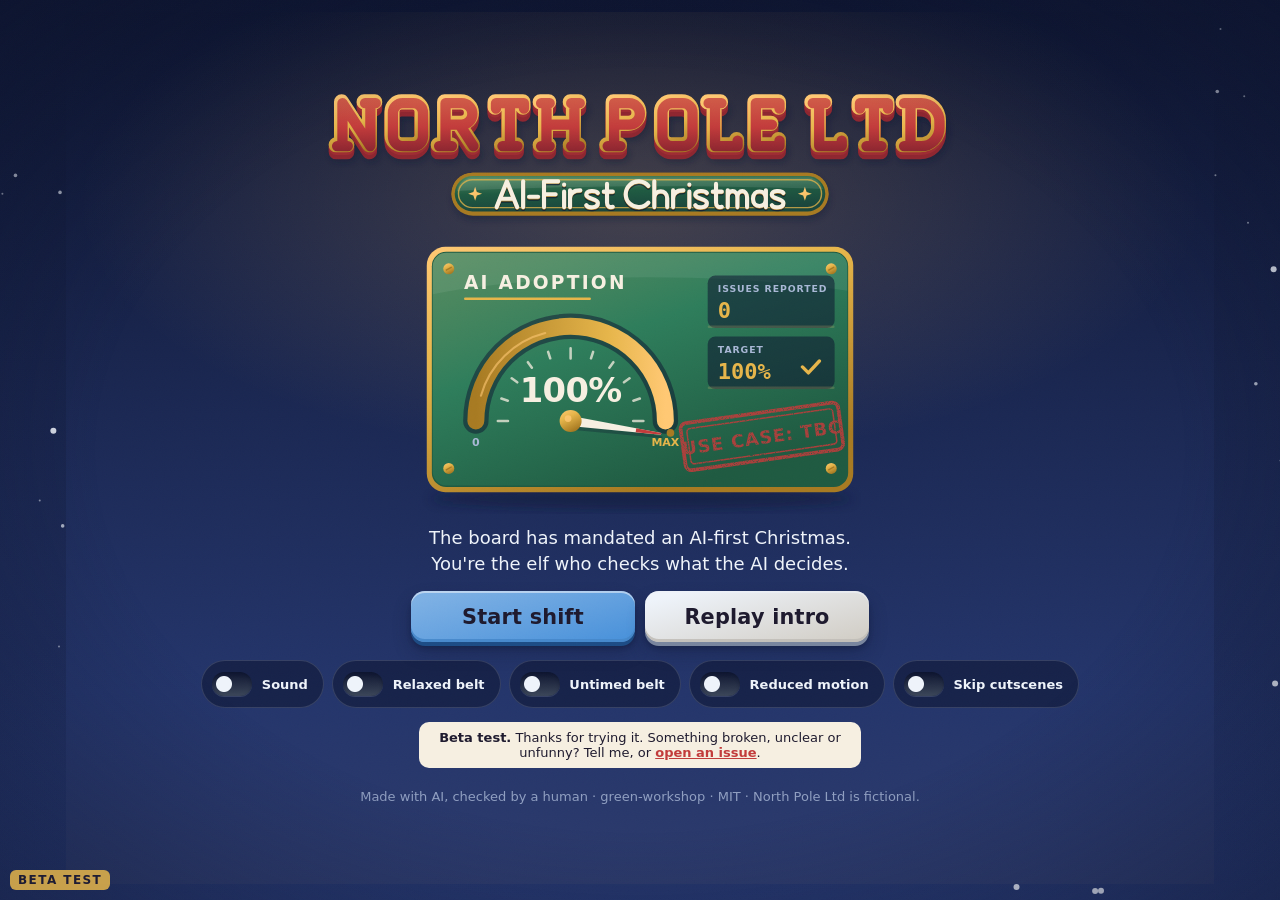
==== index.html @ e1703a00 "Tidy the issues board on phones Ragged CSS columns left gaps and pushed tickets off the bottom. Phon" ====
<!doctype html>
<html lang="en-GB">
<head>
<meta charset="utf-8">
<meta name="viewport" content="width=device-width, initial-scale=1, viewport-fit=cover">
<title>North Pole Ltd: AI-First Christmas (beta)</title>
<meta name="description" content="A tiny game about checking AI output on Christmas Eve. The board wants AI adoption. The children want presents.">
<style>
/* ---- tokens.css ---- */
/* Palette and type tokens: SPEC §9.2 and §9.6 */
:root {
  --night-900: #0E1530;
  --night-600: #24356B;
  --snow: #EEF3FA;
  --snow-shade: #A9B8D6;
  --lamp: #FFC873;
  --lamp-deep: #E8914A;
  --board: #6B7A90;
  --board-dark: #3B4659;
  --pole-red: #C23B3B;
  --pole-green: #2E7D5B;
  --gold: #E6B54A;
  --paper: #F6EFE1;
  --ink: #1E1A2E;
  --ink-soft: #5A5470;
  --good: #2A7FD4;
  --bad: #E5762B;

  /* derived tones */
  --pole-red-dark: #8E2630;
  --pole-green-dark: #1F5A41;
  --gold-dark: #A77A22;
  --paper-shade: #E3D7BF;
  --wood: #B9773F;
  --wood-dark: #7E4C27;
  --basement: #1B2346;
  --basement-light: #2C3A6B;

  /* gift hues (icons use --gift-hue) */
  --hue-red: #C23B3B;
  --hue-blue: #2F6FB8;
  --hue-green: #2E7D5B;
  --hue-pink: #E07AA6;
  --hue-yellow: #E6B54A;
  --hue-brown: #9A6238;
  --hue-purple: #7B5BB0;

  --font-ui: ui-rounded, "SF Pro Rounded", "Segoe UI Variable Display", "Segoe UI", system-ui, sans-serif;
  --font-mono: ui-monospace, "Cascadia Mono", Consolas, monospace;

  --fs-caption: .8125rem;
  --fs-body: 1rem;
  --fs-letter: 1.0625rem;
  --fs-tag: .9375rem;
  --fs-hud: 1.5rem;
  --fs-heading: 1.75rem;
  --fs-label: .75rem;

  --ease-in: cubic-bezier(.2,.8,.2,1);
  --ease-out: cubic-bezier(.5,0,.75,0);
  --ease-pop: cubic-bezier(.34,1.56,.64,1);
  --t-ui: 180ms;
  --t-drop: 420ms;
  --t-push: 260ms;
}

/* ---- layout.css ---- */
/* Page grid and responsive layout. Component looks live in ui.css. */
* { box-sizing: border-box; }
html, body { margin: 0; height: 100%; }
body {
  font-family: var(--font-ui);
  font-size: var(--fs-body);
  color: var(--snow);
  background:
    radial-gradient(ellipse 80% 60% at 50% 0%, var(--basement-light), transparent 70%),
    linear-gradient(180deg, var(--basement) 0%, var(--night-900) 100%);
  background-color: var(--night-900);
  min-height: 100vh;
  overflow-x: hidden;
  -webkit-tap-highlight-color: transparent;
}
body.on-title {
  background:
    radial-gradient(ellipse 90% 60% at 50% 100%, var(--night-600), transparent 70%),
    linear-gradient(180deg, var(--night-900), var(--night-600));
}
#sprite-host { position: absolute; width: 0; height: 0; overflow: hidden; }
#snow { position: fixed; inset: 0; width: 100%; height: 100%; pointer-events: none; z-index: 0; }
#grain {
  position: fixed; inset: 0; pointer-events: none; z-index: 50; opacity: .06; mix-blend-mode: soft-light;
  background-image: url("data:image/svg+xml;utf8,<svg xmlns='http://www.w3.org/2000/svg' width='256' height='256'><filter id='n'><feTurbulence type='fractalNoise' baseFrequency='.9' numOctaves='2' stitchTiles='stitch'/></filter><rect width='100%' height='100%' filter='url(%23n)'/></svg>");
}
body::after { /* vignette */
  content: ""; position: fixed; inset: 0; pointer-events: none; z-index: 49;
  background: radial-gradient(ellipse at center, transparent 60%, color-mix(in srgb, var(--night-900) 45%, transparent) 100%);
}
#app { position: relative; z-index: 1; max-width: 1180px; margin: 0 auto; padding: 12px 16px 16px; }
[hidden] { display: none !important; }
.sr-only { position: absolute !important; width: 1px; height: 1px; overflow: hidden; clip: rect(0 0 0 0); white-space: nowrap; }

/* Title */
.screen-title { min-height: calc(100vh - 28px); display: flex; flex-direction: column; align-items: center; justify-content: center; gap: 14px; text-align: center; }
.title-logo { width: min(560px, 92vw); }
.title-dash { width: min(420px, 86vw); }
.title-logo svg, .title-dash svg { width: 100%; height: auto; display: block; }
.title-actions { display: flex; gap: 10px; }
.title-settings { display: flex; flex-wrap: wrap; justify-content: center; gap: 6px 16px; font-size: var(--fs-caption); color: var(--snow-shade); }
.title-settings label { display: inline-flex; align-items: center; gap: 6px; min-height: 32px; cursor: pointer; }
.title-strap { max-width: 34em; margin: 0; color: var(--snow-shade); }
.title-credit { font-size: var(--fs-caption); color: var(--snow-shade); opacity: .8; margin: 6px 0 0; }

/* Game */
.screen-game { display: flex; flex-direction: column; gap: 10px; }
.hud { display: grid; grid-template-columns: auto repeat(4, 1fr); gap: 8px; align-items: stretch; }
.play { display: grid; gap: 10px; }
.floor { display: grid; grid-template-columns: 2fr 1fr; gap: 10px; align-items: end; }
.belt-wrap { position: relative; padding-top: 84px; }       /* room above the belt for the gift tag */
.belt-panel { width: 100%; aspect-ratio: 800 / 300; position: relative; margin-bottom: 14px; }
.belt-panel svg, .desk-panel svg { width: 100%; height: 100%; display: block; }
.gift-layer { position: absolute; left: 0; right: 0; bottom: 14px; aspect-ratio: 800 / 300; pointer-events: none; overflow: visible; }
.belt-zone { position: absolute; inset: 0 0 14px 0; touch-action: none; cursor: grab; outline: none; }
.belt-zone:focus-visible { box-shadow: inset 0 0 0 3px var(--gold); border-radius: 12px; }
.timerbar { position: absolute; left: 4%; right: 4%; bottom: 0; }
.desk-panel { width: 100%; aspect-ratio: 400 / 300; }

.gift { position: absolute; left: 0; bottom: 24.1%; width: 13.75%;  /* belt top y=214, icon baseline 56/64 */ transform-origin: 50% 100%; will-change: transform; }
.gift-art { width: 100%; aspect-ratio: 1; }
.gift-art svg { width: 100%; height: 100%; display: block; overflow: visible; }
.gift .gift-tag { position: absolute; left: 50%; bottom: 100%; margin-bottom: 6px; }

.controls { display: grid; grid-template-columns: auto 1fr auto; gap: 10px; align-items: center; }
.sleigh-strip { display: flex; flex-wrap: wrap; gap: 4px; justify-content: center; min-height: 32px; }
.keys-hint { text-align: center; margin: 0; font-size: var(--fs-caption); color: var(--snow-shade); }

/* Overlays */
.overlay { position: fixed; inset: 0; z-index: 20; display: flex; align-items: center; justify-content: center; padding: 16px; overflow-y: auto; }
.overlay-full { padding: 0; }
.modal { width: min(560px, 100%); max-height: calc(100vh - 32px); overflow-y: auto; }
.modal.report { width: min(720px, 100%); }
.brief-demo { height: 90px; position: relative; overflow: hidden; }
.toast { position: fixed; left: 50%; top: auto; height: auto; transform: translateX(-50%); z-index: 70; }   /* ui.css anchors it bottom-centre; setting top as well stretched it */

/* Phone and narrow screens */
@media (max-width: 760px) {
  #app { padding: 8px 10px 10px; }
  .hud { grid-template-columns: auto repeat(3, 1fr); gap: 6px; }
  .hud .plate-patch { display: none; }
  .floor { grid-template-columns: 1fr; }
  .belt-wrap { padding-top: 96px; }
  .desk-panel { aspect-ratio: auto; height: 170px; }
  .keys-hint { display: none; }
  .gift { width: 15%; bottom: 23.7%; }
}
@media (max-height: 520px) and (orientation: landscape) {
  .floor { grid-template-columns: 2fr 1fr; }
  .desk-panel { aspect-ratio: 400 / 300; height: auto; }
}

/* Engine-driven states */
.letter-card.in { animation: letterIn .35s var(--ease-in) both; }
@keyframes letterIn { from { opacity: 0; transform: translateY(-6px); } to { opacity: 1; transform: none; } }
.gift.landed .gift-art { animation: squash .2s var(--ease-pop); transform-origin: 50% 88%; }
@keyframes squash { 0% { transform: scale(1.12, .88); } 100% { transform: none; } }
.gift.hint-reject::after {
  content: "\2192"; position: absolute; left: 100%; top: 40%; font-size: 2rem; font-weight: 800; color: var(--gold);
  animation: nudge 1s ease-in-out infinite; pointer-events: none;
}
@keyframes nudge { 0%, 100% { transform: translateX(0); opacity: .6; } 50% { transform: translateX(10px); opacity: 1; } }
.gift.final .gift-tag::before {
  content: "FINAL. NO FURTHER REWORK."; display: block; font-size: var(--fs-label); letter-spacing: .08em; font-weight: 800;
  color: var(--pole-red); margin-bottom: 2px;
}
.gift.unchecked::before {
  content: "UNCHECKED"; position: absolute; left: 50%; top: 35%; transform: translateX(-50%) rotate(-12deg); z-index: 2;
  font-weight: 800; letter-spacing: .1em; font-size: .8rem; color: var(--pole-red); border: 2px solid var(--pole-red);
  padding: 1px 6px; border-radius: 4px; background: color-mix(in srgb, var(--paper) 80%, transparent);
}
.brief-gift { position: absolute; left: 50%; bottom: 6px; width: 64px; height: 64px; }
.timerfill { transform-origin: 0 50%; }
.report-sleigh { display: flex; flex-wrap: wrap; gap: 8px; margin: 10px 0; }
.rs-item { margin: 0; width: 84px; text-align: center; font-size: var(--fs-caption); }
.rs-item .rs-art { width: 56px; height: 56px; margin: 0 auto; }
.rs-item.bad figcaption { color: var(--bad); font-weight: 600; }
.report-table .cmp { color: var(--ink-soft); font-size: var(--fs-caption); }
.report-table td svg, .sl-item svg { width: 1em; height: 1em; vertical-align: -0.15em; }
html.reduced *, html.reduced *::before, html.reduced *::after { animation-duration: 1ms !important; animation-iteration-count: 1 !important; transition-duration: 1ms !important; }

/* Review fixes: composition and the phone sleigh counter */
.letter-card { width: min(640px, 100%); justify-self: center; }
.play { gap: 6px; }
.belt-wrap { padding-top: 78px; }
.desk-panel { margin-bottom: 14px; }             /* lines up with the belt panel, which has the timer bar below it */
.sleigh-strip { height: 34px; overflow: hidden; align-items: center; }
.sl-count { display: none; align-items: center; gap: 6px; font-weight: 700; color: var(--snow); white-space: nowrap; }
.sl-count svg { width: 22px; height: 22px; }
.sl-count .sl-bad { color: var(--snow-shade); display: inline-flex; align-items: center; gap: 2px; }
@media (max-width: 760px) {
  .belt-wrap { padding-top: 100px; }
  .sleigh-strip .sl-item { display: none; }
  .sl-count { display: inline-flex; }
  .desk-panel { margin-bottom: 0; }
}
/* The gift's size comes from .gift's width (a share of the belt), never a fixed pixel size */
.gift .gift-art { width: 100%; height: auto; }
@media (max-width: 760px) { .sl-count { font-size: var(--fs-caption); gap: 4px; } .sl-count svg { width: 18px; height: 18px; } }

/* Playtest round 2: bigger Father Christmas on desktop, his moment on rejects, and a reading pause */
.floor { grid-template-columns: 3fr 2fr; }
.desk-panel { position: relative; }
.belt-wrap, .desk-panel { transition: opacity .3s, transform .3s var(--ease-in), filter .3s; }
.floor.spot-desk .belt-wrap { opacity: .55; }
.floor.spot-desk .desk-panel { transform: scale(1.03); filter: drop-shadow(0 0 18px color-mix(in srgb, var(--lamp) 45%, transparent)); }
.desk-caption {
  position: absolute; left: 50%; bottom: 10px; transform: translate(-50%, 8px); opacity: 0; pointer-events: none;
  max-width: 92%; padding: 6px 12px; border-radius: 10px; font-size: var(--fs-tag); line-height: 1.35; text-align: center;
  color: var(--ink); background: var(--paper); box-shadow: 0 4px 14px color-mix(in srgb, var(--night-900) 50%, transparent);
  transition: opacity .25s, transform .25s var(--ease-pop);
}
.desk-caption.show { opacity: 1; transform: translate(-50%, 0); }
.desk-caption b { color: var(--pole-red); }
.belt-wrap.holding .timerbar::after {
  content: "Read it. The belt starts in a moment."; position: absolute; left: 50%; top: 50%; transform: translate(-50%, -50%);
  font-size: var(--fs-label); letter-spacing: .06em; font-weight: 700; color: var(--snow-shade); white-space: nowrap;
  background: var(--night-900); padding: 0 8px; border-radius: 6px;
}
@media (max-width: 760px) { .floor { grid-template-columns: 1fr; } .floor.spot-desk .desk-panel { transform: none; } }
html.reduced .floor.spot-desk .desk-panel { transform: none; }
/* Interlude: one panel per beat, and a continue button */
.il-only-mon .il-board, .il-only-board .il-mon { display: none !important; }
.il-next { display: block; margin: 6px auto 2px; min-width: 12rem; }
@media (min-width: 761px) { .il-only-mon .il-mon { zoom: 1.45; } }

/* The 3-2-1 resume countdown: one big number in the middle, not a stretched bar */
.toast.count { top: 50%; bottom: auto; transform: translate(-50%, -50%); min-width: 0; width: auto; padding: .2em .7em; font-size: 3.5rem; font-weight: 800; line-height: 1; border-radius: 18px; }

/* Beta test labelling (remove for launch) */
.beta-tag { position: fixed; left: 10px; bottom: 10px; z-index: 80; pointer-events: none; padding: 3px 8px; border-radius: 6px; font: 800 var(--fs-label)/1.2 var(--font-ui); letter-spacing: .12em; color: var(--ink); background: var(--gold); opacity: .85; }
.title-beta { max-width: 34em; margin: 0; padding: 8px 14px; border-radius: 10px; font-size: var(--fs-caption); color: var(--ink); background: var(--paper); }
.title-beta a { color: var(--pole-red); font-weight: 700; }

/* Keyboard vs touch instructions: html.touch is set by the engine from (hover: none) and (pointer: coarse) */
.tch { display: none; }
html.touch .kb { display: none !important; }
html.touch .tch { display: inline; }
html.touch p.tch, html.touch div.tch { display: block; }

/* ---- Phone: the whole game fits one screen, buttons pinned, letter card a fixed size (beta feedback) ---- */
@media (max-width: 760px) {
  #screen-game:not([hidden]) {
    height: 100dvh; min-height: 0; display: flex; flex-direction: column; gap: 6px;
    margin: -8px -10px -10px; padding: 6px 10px calc(70px + env(safe-area-inset-bottom)); overflow: hidden;
  }
  #screen-game .hud { flex: none; gap: 5px; }
  #screen-game .hud .plate { padding: .25rem .45rem .3rem; }
  #screen-game .hud .plate-value { font-size: 1.2rem; }
  #screen-game .ticker { flex: none; padding-block: .3rem; font-size: .875rem; }
  #screen-game .play { flex: 1 1 auto; min-height: 0; display: flex; flex-direction: column; gap: 4px; }
  #screen-game .floor { flex: 1 1 auto; min-height: 0; display: flex; flex-direction: column; gap: 4px; align-items: stretch; }  /* desktop uses align-items:end, which shrank the belt here */
  #screen-game .belt-wrap { flex: none; padding-top: 80px; }
  #screen-game .desk-panel { flex: 1 1 auto; min-height: 52px; height: auto; aspect-ratio: auto; margin: 0; }
  /* The letter card keeps one size whatever the letter, so nothing below it moves */
  #letter {
    --fs-letter: .9rem; --lh: calc(var(--fs-letter) * 1.45);
    flex: none; width: 100%; height: calc(var(--lh) * 6 + 1.1rem); overflow: hidden;
    padding: .55rem .8rem .5rem 2.1rem; line-height: 1.45;
    background:
      var(--ui-grain),
      linear-gradient(90deg, transparent 1.5rem, color-mix(in srgb,var(--pole-red) 45%, transparent) 1.5rem 1.6rem, transparent 1.6rem),
      repeating-linear-gradient(180deg, transparent 0 calc(var(--lh) - 1.5px), color-mix(in srgb,var(--snow-shade) 85%, transparent) calc(var(--lh) - 1.5px) var(--lh)) 0 .55rem / 100% calc(100% - 1.05rem) no-repeat,
      var(--ui-paper);
  }
  #letter::before { top: -8px; width: 70px; height: 18px; margin-left: -35px; }
  /* Pack / Reject always visible at the bottom of the screen */
  #screen-game .controls {
    position: fixed; left: 0; right: 0; bottom: 0; z-index: 15;
    padding: 8px 10px calc(8px + env(safe-area-inset-bottom));
    background: linear-gradient(180deg, transparent, var(--night-900) 30%);
  }
  #screen-game .controls .keycap { min-height: 52px; }
}

/* Report buttons: one bar that stays at the bottom while the report scrolls */
.report-actions {
  position: sticky; bottom: 0; z-index: 2; display: grid; grid-template-columns: 2fr 1fr 1fr; gap: 8px;
  margin: 12px -6px -6px; padding: 10px 6px 6px;
  background: linear-gradient(180deg, transparent, var(--paper) 22%);
}
.report-actions .keycap { width: 100%; margin: 0 !important; padding-inline: .5em; }
@media (max-width: 760px) {
  .report-actions { grid-template-columns: 1fr 1fr; }
  .report-actions #btnAgain { grid-column: 1 / -1; }
  /* The beta tag would sit on the Pack button: show it on the title screen only */
  body:not(.on-title) .beta-tag { display: none; }
  .sl-count .sl-word { display: none; }
  .sl-count > svg { display: none; }   /* the strip already draws a gold sleigh */
}

/* Phone title screen (beta feedback): start at the top so the logo isn't clipped, stack the two buttons,
   and leave room under the credit line for the BETA TEST tag */
@media (max-width: 760px) {
  #screen-title { justify-content: flex-start; min-height: 100dvh; gap: 10px; padding: 8px 0 48px; margin: -8px -10px -10px; padding-inline: 10px; }
  #screen-title .title-actions { flex-direction: column; width: 100%; gap: 8px; }
  #screen-title .title-actions .keycap { min-width: 0; width: 100%; font-size: 1.15rem; }
  #screen-title .title-dash { width: min(360px, 92vw); }
  #screen-title .title-strap { font-size: .95rem; }
}

/* Phone issues board (beta feedback): a tidy two-column grid instead of ragged columns, smaller ticket text,
   and the board scrolls if there are more tickets than fit */
@media (max-width: 760px) {
  #interlude .il-board { overflow-y: auto; overscroll-behavior: contain; -webkit-overflow-scrolling: touch; }
  #interlude .il-tix { display: grid; grid-template-columns: 1fr 1fr; gap: 8px; align-items: start; columns: auto; }
  #interlude .il-tk { margin: 0; }
  #interlude .il-tk p { font-size: .75rem; line-height: 1.3; padding: .3rem .45rem .4rem; }
  #interlude .il-tkh { font-size: .7rem; padding-block: .25rem; }
}

/* ---- ui.css ---- */
/* ui.css: UI chrome that belongs to the world (SPEC §9.8). Look only; layout.css owns the page grid. */
:root {
  /* static paper grain (§9.3) */
  --ui-grain: url("data:image/svg+xml,%3Csvg xmlns='http://www.w3.org/2000/svg' width='180' height='180'%3E%3Cfilter id='n'%3E%3CfeTurbulence type='fractalNoise' baseFrequency='.9' numOctaves='2' stitchTiles='stitch'/%3E%3CfeColorMatrix values='0 0 0 0 .12 0 0 0 0 .1 0 0 0 0 .18 0 0 0 .9 -.32'/%3E%3C/filter%3E%3Crect width='100%25' height='100%25' filter='url(%23n)' opacity='.3'/%3E%3C/svg%3E");
  --ui-sleigh: url("data:image/svg+xml,%3Csvg xmlns='http://www.w3.org/2000/svg' viewBox='0 0 24 24'%3E%3Cpath d='M3.2 5.5h3.6c1 0 1.7.6 1.9 1.6l.7 3.4h9.3c1 0 1.6.9 1.3 1.8l-.7 2.4c-.4 1.3-1.5 2.1-2.8 2.1H7.4c-1.4 0-2.5-1-2.8-2.4L3.1 6.6z'/%3E%3Cpath d='M2.5 19.6h15.8c1.6 0 2.7-.8 3.2-2.4M8 16.8v2.8M15.5 16.8v2.8' fill='none' stroke='%23000' stroke-width='1.8' stroke-linecap='round'/%3E%3C/svg%3E");
  --ui-tick: url("data:image/svg+xml,%3Csvg xmlns='http://www.w3.org/2000/svg' viewBox='0 0 24 24'%3E%3Cpath d='M5 12.6l4.4 4.4L19 7.4' fill='none' stroke='%23000' stroke-width='3.6' stroke-linecap='round' stroke-linejoin='round'/%3E%3C/svg%3E");
  --ui-cross: url("data:image/svg+xml,%3Csvg xmlns='http://www.w3.org/2000/svg' viewBox='0 0 24 24'%3E%3Cpath d='M6.8 6.8l10.4 10.4M17.2 6.8L6.8 17.2' fill='none' stroke='%23000' stroke-width='3.6' stroke-linecap='round'/%3E%3C/svg%3E");
  --ui-sh: color-mix(in srgb,var(--night-900) 30%, transparent);
  --ui-sh2: color-mix(in srgb,var(--night-900) 55%, transparent);
  --ui-hi: color-mix(in srgb,var(--snow) 55%, transparent);
  --ui-paper: linear-gradient(165deg, var(--paper), color-mix(in srgb,var(--paper) 72%, var(--paper-shade)));
}

.sr-only { position: absolute !important; width: 1px; height: 1px; padding: 0; margin: -1px; overflow: hidden; clip: rect(0 0 0 0); clip-path: inset(50%); white-space: nowrap; border: 0; }
.overlay[hidden], .confirm[hidden], .toast[hidden], .copy-fallback[hidden] { display: none !important; }

/*  */
.keycap {
  --kc: var(--paper); --kc2: var(--paper-shade); --lip: color-mix(in srgb,var(--paper-shade) 50%, var(--wood-dark));
  position: relative; display: inline-flex; align-items: center; justify-content: center; gap: .5em;
  min-width: 48px; min-height: 48px; margin: 0 0 4px; padding: .55em 1.3em .5em;
  font: 800 1.1875rem/1.1 var(--font-ui); letter-spacing: .01em; color: var(--ink); text-decoration: none;
  border: 0; border-radius: 14px; cursor: pointer; user-select: none; -webkit-user-select: none;
  -webkit-tap-highlight-color: transparent; touch-action: manipulation;
  background: linear-gradient(165deg, var(--kc) 10%, var(--kc2) 95%);
  box-shadow: inset 0 2px 0 var(--ui-hi), inset 0 -3px 0 color-mix(in srgb,var(--kc2) 80%, var(--ink) 8%), 0 4px 0 var(--lip), 0 6px 4px var(--ui-sh), 0 10px 18px var(--ui-sh);
  transition: transform 70ms var(--ease-in), box-shadow 70ms var(--ease-in), filter var(--t-ui);
}
.keycap:hover { filter: brightness(1.05) saturate(1.05); }
.keycap:active { transform: translateY(3px); box-shadow: inset 0 2px 0 var(--ui-hi), inset 0 -1px 0 var(--kc2), 0 1px 0 var(--lip), 0 2px 3px var(--ui-sh); }
.keycap:disabled { filter: saturate(.35) brightness(.88); cursor: default; }
.keycap:focus { outline: none; }
.keycap:focus-visible::after { content: ""; position: absolute; inset: -7px -7px -11px; border-radius: 19px; border: 3px solid var(--gold); box-shadow: 0 0 0 2px var(--night-900), inset 0 0 0 1.5px var(--night-900); pointer-events: none; }
.keycap-pack { --kc: color-mix(in srgb,var(--good) 58%, var(--snow)); --kc2: color-mix(in srgb,var(--good) 84%, var(--snow)); --lip: color-mix(in srgb,var(--good) 52%, var(--night-900)); }
.keycap-reject { --kc: color-mix(in srgb,var(--bad) 66%, var(--lamp)); --kc2: var(--bad); --lip: color-mix(in srgb,var(--bad) 55%, var(--pole-red-dark)); }
.keycap-plain { --kc: var(--snow); --kc2: color-mix(in srgb,var(--paper-shade) 70%, var(--snow-shade)); --lip: color-mix(in srgb,var(--snow-shade) 55%, var(--board-dark)); }
.keycap-icon { width: 52px; height: 48px; padding: 0; border-radius: 12px; }
.keycap svg { width: 1.15em; height: 1.15em; flex: none; }
.keycap-icon svg { width: 24px; height: 24px; }
.k-ico { display: inline-flex; }
:where(input, textarea, select, [tabindex]):focus-visible { outline: 3px solid var(--gold); outline-offset: 3px; }

/*  */
.plate {
  --face: var(--board-dark);
  position: relative; display: inline-flex; flex-direction: column; justify-content: center; gap: 3px;
  min-width: 7rem; padding: .45rem 1.15rem .5rem; color: var(--snow);
  border: 2px solid; border-color: var(--lamp) var(--gold-dark) var(--gold-dark) var(--gold); border-radius: 8px;
  background:
    radial-gradient(circle at 5px 50%, var(--lamp) 0 .8px, var(--gold) 1.2px 2.2px, var(--gold-dark) 2.4px 2.8px, transparent 3.2px),
    radial-gradient(circle at calc(100% - 5px) 50%, var(--gold) 0 2.2px, var(--gold-dark) 2.4px 2.8px, transparent 3.2px),
    linear-gradient(160deg, color-mix(in srgb,var(--face) 78%, var(--snow-shade)) 0%, var(--face) 45%, color-mix(in srgb,var(--face) 75%, var(--night-900)) 100%);
  box-shadow: inset 0 1px 0 color-mix(in srgb,var(--snow) 18%, transparent), inset 0 -2px 4px var(--ui-sh), 0 0 0 1px color-mix(in srgb,var(--night-900) 50%, transparent), 0 4px 8px var(--ui-sh);
}
.plate-label { font: 700 var(--fs-label)/1.1 var(--font-ui); letter-spacing: .08em; text-transform: uppercase; color: var(--snow-shade); white-space: nowrap; }
.plate-value { font: 800 var(--fs-hud)/1 var(--font-ui); font-variant-numeric: tabular-nums; letter-spacing: -.01em; color: var(--snow); white-space: nowrap; }
.plate-board .plate-value { color: var(--gold); }
.plate-xmas { --face: var(--pole-green-dark); }
.plate-xmas .plate-label { color: color-mix(in srgb,var(--snow) 78%, var(--pole-green)); }
.plate-patch .plate-value { font-family: var(--font-mono); font-size: 1.3rem; }

/*  */
.ticker {
  display: flex; align-items: center; gap: .65em; min-height: 40px; padding: .4rem .9rem .4rem .45rem;
  font: 500 var(--fs-body)/1.3 var(--font-ui); color: var(--snow); border-radius: 12px;
  background: linear-gradient(180deg, var(--night-900), color-mix(in srgb,var(--night-900) 78%, var(--night-600)));
  border: 1px solid color-mix(in srgb,var(--board) 45%, transparent);
  box-shadow: inset 0 2px 6px var(--ui-sh2), 0 1px 0 color-mix(in srgb,var(--snow) 10%, transparent);
}
.ticker b { flex: none; padding: .38em .6em .34em; border-radius: 7px; font: 800 var(--fs-label)/1 var(--font-ui); letter-spacing: .08em; text-transform: uppercase; color: var(--ink); background: linear-gradient(170deg, var(--lamp), var(--gold) 60%, var(--gold-dark)); box-shadow: inset 0 1px 0 var(--ui-hi), 0 2px 0 var(--gold-dark); }
.ticker span { min-width: 0; }
@keyframes ui-mq { 0%, 14% { transform: none; } 86%, 100% { transform: translateX(min(0px, calc(100cqw - 100% - 5.75rem))); } }

/*  */
.letter-card {
  --lh: calc(var(--fs-letter) * 1.5);
  position: relative; padding: calc(var(--lh) + .5rem) 1.25rem var(--lh) 2.75rem;
  font: 400 var(--fs-letter)/1.5 var(--font-ui); color: var(--ink); border-radius: 4px;
  background:
    var(--ui-grain),
    linear-gradient(90deg, transparent 1.9rem, color-mix(in srgb,var(--pole-red) 45%, transparent) 1.9rem 2rem, transparent 2rem),
    repeating-linear-gradient(180deg, transparent 0 calc(var(--lh) - 1.5px), color-mix(in srgb,var(--snow-shade) 85%, transparent) calc(var(--lh) - 1.5px) var(--lh)) 0 calc(var(--lh) + .5rem) / 100% calc(100% - var(--lh) * 2 - .5rem) no-repeat,
    var(--ui-paper);
  box-shadow: 0 1px 0 var(--paper-shade), 0 3px 4px var(--ui-sh), 0 14px 24px var(--ui-sh);
  transform: rotate(-.6deg);
}
.letter-card::before { content: ""; position: absolute; top: -11px; left: 50%; width: 92px; height: 24px; margin-left: -46px; transform: rotate(-3deg); background: color-mix(in srgb,var(--lamp) 40%, var(--paper)); opacity: .88; box-shadow: 0 1px 2px var(--ui-sh); }
.letter-card::after { content: ""; position: absolute; right: 0; bottom: 0; width: 22px; height: 22px; background: linear-gradient(315deg, transparent 50%, var(--paper-shade) 50%, color-mix(in srgb,var(--paper-shade) 70%, var(--ink-soft))); border-radius: 0 0 4px 0; box-shadow: -1px -1px 2px var(--ui-sh); }
.letter-head { margin: 0; font-style: italic; font-weight: 700; letter-spacing: .01em; color: var(--ink); }
.letter-body { margin: 0; font-style: italic; font-weight: 500; }
.letter-sign { margin: 0; text-align: right; font-style: italic; font-weight: 600; color: var(--ink-soft); }
.letter-sign:not(:empty)::before { content: "Love, "; }

/*  */
.gift { display: flex; flex-direction: column; align-items: center; pointer-events: none; }
.gift-tag {
  position: relative; z-index: 1; width: 190px; margin-bottom: 20px; padding: .6rem .8rem 1.75rem;
  text-align: center; color: var(--ink); transform: rotate(-1.5deg);
  filter: drop-shadow(0 2px 1.5px var(--ui-sh)) drop-shadow(0 6px 6px var(--ui-sh));
}
/* card on ::after, so ::before stays free for the FINAL label */
.gift-tag::after {
  content: ""; position: absolute; inset: 0; z-index: -1; border-radius: 5px 5px 0 0;
  clip-path: polygon(0 0, 100% 0, 100% calc(100% - 18px), calc(50% + 30px) 100%, calc(50% - 30px) 100%, 0 calc(100% - 18px));
  background:
    radial-gradient(circle at 50% calc(100% - 12px), var(--basement) 0 3.6px, color-mix(in srgb,var(--paper-shade) 70%, var(--wood-dark)) 4px 4.8px, var(--paper) 5.2px 7.6px, color-mix(in srgb,var(--paper-shade) 60%, var(--wood)) 8px 8.6px, transparent 9px),
    linear-gradient(180deg, color-mix(in srgb,var(--snow) 45%, transparent), transparent 3px),
    var(--ui-grain),
    linear-gradient(165deg, color-mix(in srgb,var(--paper-shade) 50%, var(--lamp)), color-mix(in srgb,var(--paper-shade) 82%, var(--lamp-deep)) 58%, color-mix(in srgb,var(--paper-shade) 70%, var(--wood)));
}
.gt-text { display: -webkit-box; -webkit-box-orient: vertical; -webkit-line-clamp: 4; line-clamp: 4; overflow: hidden; font: 650 var(--fs-tag)/1.3 var(--font-ui); color: var(--ink); text-wrap: balance; }
.gt-conf { display: block; margin-top: .3rem; font: 600 var(--fs-caption)/1.2 var(--font-ui); color: color-mix(in srgb,var(--ink-soft) 70%, var(--ink)); font-variant-numeric: tabular-nums; }
.gift-art { position: relative; width: var(--gift-size, 112px); aspect-ratio: 1; }
.gift-art > svg { display: block; width: 100%; height: 100%; overflow: visible; }

/*  */
.timerbar { height: 12px; padding: 2.5px; border-radius: 99px; overflow: hidden; background: color-mix(in srgb,var(--night-900) 72%, transparent); box-shadow: inset 0 2px 3px var(--ui-sh2), 0 1px 0 color-mix(in srgb,var(--snow) 14%, transparent); }
.timerfill { width: 100%; height: 100%; border-radius: inherit; transform-origin: left center; background: linear-gradient(180deg, var(--lamp), var(--gold) 55%, var(--gold-dark)); box-shadow: inset 0 1px 0 var(--ui-hi); }
.timerfill.low { background: linear-gradient(180deg, color-mix(in srgb,var(--bad) 60%, var(--lamp)), var(--bad) 55%, color-mix(in srgb,var(--bad) 70%, var(--pole-red-dark))); animation: ui-low .5s ease-in-out infinite alternate; }
@keyframes ui-low { to { opacity: .72; } }

/*  */
.sleigh-strip { display: flex; flex-wrap: wrap; align-items: center; justify-content: center; gap: 6px; min-height: 48px; padding: 6px 12px 6px 44px; position: relative; border-radius: 14px; background: linear-gradient(180deg, color-mix(in srgb,var(--night-900) 70%, transparent), color-mix(in srgb,var(--night-900) 45%, transparent)); box-shadow: inset 0 2px 5px var(--ui-sh2), 0 1px 0 color-mix(in srgb,var(--snow) 10%, transparent); }
.sleigh-strip::before { content: ""; position: absolute; left: 12px; top: 50%; width: 24px; height: 24px; margin-top: -12px; background: var(--gold); -webkit-mask: var(--ui-sleigh) center / contain no-repeat; mask: var(--ui-sleigh) center / contain no-repeat; opacity: .85; }
.sl-item { --f: var(--good); display: inline-grid; place-items: center; width: 30px; height: 30px; border-radius: 50%; color: var(--ink); background: radial-gradient(circle at 35% 28%, color-mix(in srgb,var(--f) 50%, var(--snow)), var(--f) 70%); box-shadow: inset 0 1.5px 0 var(--ui-hi), 0 2px 0 color-mix(in srgb,var(--f) 55%, var(--night-900)), 0 3px 5px var(--ui-sh); animation: ui-pop .3s var(--ease-pop) both; }
.sl-item.bad { --f: var(--bad); }
.sl-item svg { width: 18px; height: 18px; }
@keyframes ui-pop { from { transform: scale(.4); opacity: 0; } }

/*  */
/* the overlay scrolls, not the modal, so the tab is never clipped */
.overlay > .modal { margin: auto; max-height: none; overflow: visible; }
.overlay { position: fixed; inset: 0; z-index: 50; display: grid; place-items: normal; padding: 40px 16px 24px; overflow: auto; background: radial-gradient(ellipse at 50% 40%, color-mix(in srgb,var(--night-900) 62%, transparent), color-mix(in srgb,var(--night-900) 88%, transparent)); -webkit-backdrop-filter: blur(3px); backdrop-filter: blur(3px); }
.overlay-full { padding: 0; place-items: stretch; overflow: hidden; background: radial-gradient(ellipse 90% 70% at 50% 35%, var(--basement-light), var(--night-900)); -webkit-backdrop-filter: none; backdrop-filter: none; }
.modal {
  position: relative; box-sizing: border-box; min-width: 0; width: min(100%, 30rem); padding: 1.9rem 1.5rem 1.4rem; text-align: left;
  font: 400 var(--fs-body)/1.45 var(--font-ui); color: var(--ink);
  border: 12px solid transparent; border-radius: 20px;
  background: var(--ui-grain) padding-box, var(--ui-paper) padding-box,
    radial-gradient(ellipse at 20% 0, color-mix(in srgb,var(--lamp) 30%, transparent), transparent 60%) border-box,
    linear-gradient(160deg, var(--wood), var(--wood-dark)) border-box;
  box-shadow: inset 0 0 0 1px var(--paper-shade), 0 3px 0 color-mix(in srgb,var(--wood-dark) 70%, var(--night-900)), 0 24px 48px var(--ui-sh2);
}
.modal::before { content: ""; position: absolute; left: 50%; top: -32px; width: 136px; height: 40px; margin-left: -68px; border-radius: 10px 10px 16px 16px; background: radial-gradient(ellipse 15px 7px at 50% 12px, var(--wood-dark) 0 92%, transparent), linear-gradient(172deg, var(--lamp), var(--gold) 40%, var(--gold-dark)); box-shadow: inset 0 1px 0 var(--ui-hi), inset 0 -3px 0 var(--gold-dark), 0 4px 6px var(--ui-sh); }
.modal h2 { margin: .25rem 0 .65rem; font: 800 var(--fs-heading)/1.15 var(--font-ui); letter-spacing: -.01em; color: var(--ink); text-wrap: balance; }
.modal p { margin: .55rem 0; }
.modal > .keycap { display: flex; width: 100%; margin-top: .8rem; }
.modal > .keycap + .keycap { margin-top: .55rem; }
.memo-head { margin: 0 0 .2rem; padding-bottom: .5rem; border-bottom: 3px double var(--pole-red); font: 700 var(--fs-label)/1.2 var(--font-ui); letter-spacing: .12em; text-transform: uppercase; color: var(--pole-red-dark); }
.small { font-size: var(--fs-caption); color: var(--ink-soft); }

/* memo: loose paper sheet with a clip and a rubber stamp */
.memo { border: 0; border-radius: 3px; padding: 1.6rem 1.6rem 1.4rem; transform: rotate(.5deg); background: var(--ui-grain), var(--ui-paper); box-shadow: 0 1px 0 var(--paper-shade), 0 4px 6px var(--ui-sh), 0 22px 44px var(--ui-sh2); }
.memo::before { left: .55rem; top: -16px; width: 15px; height: 46px; margin: 0; border: 3px solid var(--snow-shade); border-radius: 9px; background: none; box-shadow: 1px 2px 2px var(--ui-sh); transform: rotate(-7deg); }
.memo::after { content: "BOARD APPROVED"; position: absolute; right: 1.1rem; top: 2.6rem; width: 5.6rem; padding: .3rem .2rem; border: 3px solid var(--pole-red); border-radius: 6px; box-shadow: inset 0 0 0 1.5px var(--paper), inset 0 0 0 3px var(--pole-red); text-align: center; font: 900 var(--fs-caption)/1.1 var(--font-ui); letter-spacing: .08em; color: var(--pole-red); opacity: .85; transform: rotate(-8deg); pointer-events: none; }
.memo h2 { padding-right: 6.4rem; }
/* briefing diorama; the engine's .brief-gift slides 260px -> 0, then drops into the chute (x 6..92) */
.brief-demo {
  --bt: 66px; position: relative; box-sizing: border-box; width: min(100%, 330px); height: 126px; margin: .75rem auto .6rem; border-radius: 12px; overflow: hidden;
  background:
    linear-gradient(to bottom right, transparent 50%, var(--gold) 52%) 150px 77px / 11px 6px no-repeat,
    linear-gradient(to top right, transparent 50%, var(--gold) 52%) 150px 83px / 11px 6px no-repeat,
    linear-gradient(var(--gold), var(--gold)) 160px 81.5px / 44px 3px no-repeat,
    repeating-linear-gradient(90deg, color-mix(in srgb,var(--board) 80%, var(--snow-shade)) 0 9px, var(--board-dark) 9px 11px) 92px var(--bt) / 100% 6px no-repeat,
    linear-gradient(180deg, var(--board) 0, var(--board-dark) 70%, color-mix(in srgb,var(--board-dark) 60%, var(--night-900))) 86px 72px / 100% 22px no-repeat,
    radial-gradient(ellipse 50% 6px at 50% 50%, color-mix(in srgb,var(--night-900) 60%, transparent), transparent) 86px 90px / 100% 10px no-repeat,
    radial-gradient(ellipse 9px 5px at 50px 7px, var(--lamp) 0 60%, transparent 70%),
    linear-gradient(170deg, var(--gold), var(--gold-dark)) 38px 0 / 24px 8px no-repeat,
    linear-gradient(180deg, color-mix(in srgb,var(--snow-shade) 40%, var(--board)), var(--board-dark)) 0 20px / 100% 4px no-repeat,
    radial-gradient(ellipse 170px 100px at 50px 8px, color-mix(in srgb,var(--lamp) 55%, transparent), color-mix(in srgb,var(--lamp-deep) 12%, transparent) 60%, transparent 80%),
    linear-gradient(180deg, var(--basement-light), var(--basement) 62%, var(--night-900));
  box-shadow: inset 0 0 0 1px color-mix(in srgb,var(--night-900) 40%, transparent), inset 0 3px 8px var(--ui-sh2), 0 1px 0 var(--ui-hi);
}
.brief-demo::before { /* the chute: dark mouth, enamel front, gold bevel */
  content: "PACKING"; position: absolute; z-index: 2; left: 6px; top: calc(var(--bt) - 2px); width: 86px; height: 34px; box-sizing: border-box; padding-top: 10px;
  border: 2px solid; border-color: var(--lamp) var(--gold-dark) var(--gold-dark) var(--gold); border-radius: 6px 6px 3px 3px;
  font: 800 .75rem/18px var(--font-ui); letter-spacing: .1em; text-align: center; color: var(--snow);
  background: linear-gradient(180deg, var(--night-900), color-mix(in srgb,var(--night-900) 70%, var(--board-dark))) 0 0 / 100% 7px no-repeat,
    linear-gradient(160deg, color-mix(in srgb,var(--board-dark) 75%, var(--snow-shade)), var(--board-dark) 50%, color-mix(in srgb,var(--board-dark) 70%, var(--night-900)));
  box-shadow: inset 0 1px 0 color-mix(in srgb,var(--snow) 18%, transparent), 0 2px 4px var(--ui-sh2);
}
.brief-demo::after {
  content: "Do nothing \2192  it ships"; position: absolute; z-index: 3; left: 0; right: 0; bottom: 0; height: 30px;
  font: 700 var(--fs-caption)/30px var(--font-ui); letter-spacing: .02em; text-align: center; color: var(--ink);
  background: linear-gradient(180deg, color-mix(in srgb,var(--lamp) 55%, var(--paper)), color-mix(in srgb,var(--lamp) 30%, var(--paper-shade)));
  box-shadow: 0 -1px 0 var(--gold-dark), inset 0 1px 0 var(--ui-hi);
}
#briefDemo .brief-gift { left: 70px; top: calc(var(--bt) - 49px); bottom: auto; width: 56px; height: 56px; }
.brief-gift > svg { display: block; width: 100%; height: 100%; overflow: visible; }
.brief-demo:empty { display: none; }
.brief-keys { line-height: 2.1; }
.brief-warn { padding: .55rem .8rem; border-left: 4px solid var(--pole-red); border-radius: 0 10px 10px 0; background: color-mix(in srgb,var(--lamp) 26%, var(--paper)); }
.kbd { display: inline-grid; place-items: center; min-width: 1.9em; height: 1.85em; padding: 0 .4em; margin: 0 .1em; border-radius: 7px; vertical-align: .05em; font: 700 .9375rem/1 var(--font-ui); color: var(--ink); background: linear-gradient(170deg, var(--snow), var(--paper-shade)); box-shadow: inset 0 1px 0 var(--ui-hi), 0 2.5px 0 color-mix(in srgb,var(--paper-shade) 55%, var(--ink-soft)), 0 4px 5px var(--ui-sh); }
.confirm { display: grid; grid-template-columns: 1fr 1fr; gap: .4rem .6rem; margin-top: .9rem; padding: .8rem; border-radius: 12px; border: 2px dashed color-mix(in srgb,var(--bad) 65%, var(--ink)); background: color-mix(in srgb,var(--bad) 12%, var(--paper)); }
.confirm p { grid-column: 1 / -1; margin: 0 0 .2rem; font-weight: 700; }
.confirm .keycap { width: 100%; padding-inline: .6em; font-size: 1.0625rem; }

/*  */
.modal.report { display: grid; grid-template-columns: 1fr auto; column-gap: .6rem; width: min(100%, 46rem); padding: 1.25rem 1.5rem 1rem; }
.report > * { grid-column: 1 / -1; min-width: 0; }
.report > .keycap { grid-column: auto; margin-top: .6rem !important; }
.report > #btnCopy { padding-inline: 1.1em; }
.report h2 { margin: .2rem 0 .15rem; }
.report-verdict { margin: 0 0 .5rem; font-size: 1.0625rem; font-weight: 500; }
.report-verdict b, .report-verdict strong { display: inline-block; margin: 0 .4rem .3rem 0; padding: .18em .5em .14em; border: 3px solid var(--pole-red); border-radius: 7px; font-weight: 900; letter-spacing: .06em; text-transform: uppercase; color: var(--pole-red-dark); transform: rotate(-2deg); }
.report-top { display: flex; gap: .6rem; margin: .4rem 0; }
.report-top .plate { flex: 1; flex-direction: row; align-items: center; justify-content: space-between; padding-block: .4rem; }
.report-table { width: 100%; margin: .4rem 0; border-collapse: collapse; font: 500 .9375rem/1.35 var(--font-ui); font-variant-numeric: tabular-nums; }
.report-table th { padding: .25rem .5rem; text-align: left; font: 700 var(--fs-label)/1.2 var(--font-ui); letter-spacing: .08em; text-transform: uppercase; color: var(--ink-soft); border-bottom: 2px solid color-mix(in srgb,var(--ink-soft) 70%, transparent); }
.report-table td { padding: .3rem .5rem; border-bottom: 1px dashed color-mix(in srgb,var(--ink-soft) 35%, transparent); vertical-align: middle; }
.report-table tr:nth-child(even) td { background: color-mix(in srgb,var(--paper-shade) 40%, transparent); }
.report-table td:last-child, .report-table th:last-child { text-align: right; }
.report-table .sl-item { width: 24px; height: 24px; vertical-align: middle; animation: none; }
.report-table .sl-item svg { width: 15px; height: 15px; }
.report-notes { margin: .4rem 0; padding: 0; list-style: none; font-size: .9375rem; line-height: 1.35; }
.report-notes li { position: relative; margin: .2rem 0; padding-left: 1.35rem; }
.report-notes li::before { content: ""; position: absolute; left: .15rem; top: .45em; width: .6rem; height: .6rem; border-radius: 50%; background: radial-gradient(circle at 35% 30%, color-mix(in srgb,var(--pole-red) 50%, var(--lamp)), var(--pole-red) 60%, var(--pole-red-dark)); box-shadow: 0 1px 1.5px var(--ui-sh); }
/* sleigh: 8 (phone 4) columns; ink captions; chip + tick/cross */
.report .report-sleigh { display: grid; grid-template-columns: repeat(8, minmax(0, 1fr)); gap: 6px 6px; margin: .5rem 0 .2rem; padding: 8px 8px 6px; border-radius: 12px; background: linear-gradient(170deg, color-mix(in srgb,var(--paper-shade) 55%, transparent), color-mix(in srgb,var(--paper-shade) 85%, var(--lamp-deep) 6%)); box-shadow: inset 0 2px 4px var(--ui-sh); }
.report-sleigh:empty { display: none !important; }
.report .rs-item { position: relative; width: auto; margin: 0; text-align: center; font: 500 var(--fs-caption)/1.2 var(--font-ui); color: var(--ink); overflow-wrap: anywhere; }
.report .rs-item .rs-art { position: relative; width: 46px; height: 46px; margin: 0 auto 3px; }
.rs-art > svg { display: block; width: 100%; height: 100%; overflow: visible; }
.report .rs-item figcaption, .report .rs-item.bad figcaption { color: var(--ink); }
.report .rs-item.bad figcaption { font-weight: 600; }
.rs-item .rs-art::before, .rs-item .rs-art::after { content: ""; position: absolute; z-index: 2; right: -9px; top: -4px; width: 20px; height: 20px; border-radius: 50%; }
.rs-item .rs-art::before { --f: var(--good); background: radial-gradient(circle at 35% 30%, color-mix(in srgb,var(--f) 50%, var(--snow)), var(--f) 70%); box-shadow: inset 0 1px 0 var(--ui-hi), 0 1.5px 0 color-mix(in srgb,var(--f) 55%, var(--night-900)), 0 2px 4px var(--ui-sh); }
.rs-item .rs-art::after { background: var(--ink); mask: var(--ui-tick) center / 13px no-repeat; }
.rs-item.bad .rs-art::before { --f: var(--bad); }
.rs-item.bad .rs-art::after { mask-image: var(--ui-cross); }
.rs-item.good .rs-art::before, .rs-item.good .rs-art::after { transform: scale(.8); opacity: .85; }
.closing { margin: .5rem 0 0; text-align: center; font-style: italic; font-weight: 600; color: var(--ink-soft); }
.copy-fallback { display: block; box-sizing: border-box; width: 100%; min-height: 5.5rem; margin-top: .7rem; padding: .6rem .7rem; resize: vertical; font: 400 var(--fs-caption)/1.45 var(--font-mono); color: var(--ink); background: var(--snow); border: 2px solid var(--paper-shade); border-radius: 10px; box-shadow: inset 0 2px 3px var(--ui-sh); }

/*  */
.toast { position: fixed; left: 50%; bottom: max(24px, env(safe-area-inset-bottom)); z-index: 70; max-width: min(92vw, 28rem); padding: .7rem 1.1rem; transform: translateX(-50%); text-align: center; font: 600 var(--fs-body)/1.35 var(--font-ui); color: var(--snow); border-radius: 12px; border: 2px solid; border-color: var(--lamp) var(--gold-dark) var(--gold-dark) var(--gold); background: linear-gradient(165deg, color-mix(in srgb,var(--board-dark) 80%, var(--snow-shade)), var(--board-dark) 50%, color-mix(in srgb,var(--board-dark) 75%, var(--night-900))); box-shadow: 0 6px 18px var(--ui-sh2); animation: ui-toast .26s var(--ease-pop) both; }
@keyframes ui-toast { from { transform: translate(-50%, 14px); opacity: 0; } }
.keys-hint { margin: .4rem 0 0; text-align: center; font: 500 var(--fs-caption)/1.3 var(--font-ui); letter-spacing: .02em; color: var(--snow-shade); }

/*  */
.screen-title { color: var(--snow); text-align: center; background: radial-gradient(ellipse 70% 42% at 50% 22%, color-mix(in srgb,var(--lamp) 20%, transparent), transparent 70%), linear-gradient(180deg, var(--night-900), var(--night-600) 78%, var(--basement-light)); }
.title-logo { width: min(100%, 640px); margin-inline: auto; }
.title-logo svg, .title-dash svg { display: block; width: 100%; height: auto; overflow: visible; }
.title-dash { width: min(100%, 440px); margin-inline: auto; }
.title-strap { max-width: 32rem; margin-inline: auto; font: 500 1.125rem/1.45 var(--font-ui); color: var(--snow); text-wrap: balance; }
.title-actions .keycap { min-width: 14rem; font-size: 1.3rem; padding-block: .7em .65em; }
.title-settings { display: flex; flex-wrap: wrap; justify-content: center; gap: 8px; }
.title-settings label { display: inline-flex; align-items: center; gap: .6rem; min-height: 48px; padding: 0 1rem 0 .7rem; border-radius: 999px; cursor: pointer; font: 600 var(--fs-caption)/1 var(--font-ui); color: var(--snow); background: color-mix(in srgb,var(--night-900) 55%, transparent); box-shadow: inset 0 0 0 1px color-mix(in srgb,var(--snow) 14%, transparent); }
.title-settings input[type=checkbox] { appearance: none; -webkit-appearance: none; flex: none; width: 40px; height: 24px; margin: 0; border-radius: 99px; cursor: pointer; background: radial-gradient(circle at 12px 50%, var(--snow) 0 7.5px, transparent 8.5px), linear-gradient(180deg, var(--night-900), var(--board-dark)); box-shadow: inset 0 2px 3px var(--ui-sh2), 0 1px 0 color-mix(in srgb,var(--snow) 14%, transparent); transition: background-position var(--t-ui); }
.title-settings input[type=checkbox]:checked { background: radial-gradient(circle at 28px 50%, var(--paper) 0 7.5px, transparent 8.5px), linear-gradient(180deg, var(--gold), var(--gold-dark)); }
.title-credit { max-width: 36rem; margin-inline: auto; font: 400 var(--fs-caption)/1.45 var(--font-ui); color: var(--snow-shade); }

/*  */
.il { position: absolute; inset: 0; display: flex; flex-direction: column; color: var(--snow); font-family: var(--font-ui); }
.il-stage { position: relative; flex: 1; overflow: hidden; }
.il-beat { position: absolute; inset: 0; display: grid; place-items: center; padding: 28px 16px 12px; opacity: 0; visibility: hidden; transition: opacity 450ms var(--ease-in), visibility 0s 450ms; }
.il-beat.on { opacity: 1; visibility: visible; transition: opacity 450ms var(--ease-in); }
.il-foot { position: relative; z-index: 5; display: grid; justify-items: center; gap: 6px; padding: 12px 16px max(14px, env(safe-area-inset-bottom)); background: linear-gradient(180deg, transparent, var(--night-900) 30%); }
.il-cap { margin: 0; max-width: 40rem; padding: .5rem 1rem; border-radius: 10px; text-align: center; font: 700 1.125rem/1.35 var(--font-ui); color: var(--snow); background: color-mix(in srgb,var(--night-900) 80%, transparent); }
.il-dots { display: flex; gap: 6px; }
.il-dots i { width: 22px; height: 5px; border-radius: 3px; background: color-mix(in srgb,var(--snow-shade) 35%, transparent); }
.il-dots i.past, .il-dots i.now { background: var(--gold); }
.il-hint { margin: 0; font: 500 var(--fs-caption)/1.3 var(--font-ui); color: var(--snow-shade); }
.il-paused, .il-paused * { animation-play-state: paused !important; }

/* beat 1: memo on the desk, top-down, warm lamp pool, cool edges */
.il-b1 {
  background:
    radial-gradient(ellipse 58% 62% at 44% 42%, color-mix(in srgb,var(--lamp) 34%, transparent), color-mix(in srgb,var(--lamp-deep) 10%, transparent) 55%, transparent 78%),
    radial-gradient(ellipse 110% 95% at 46% 42%, transparent 42%, color-mix(in srgb,var(--night-900) 88%, transparent) 100%),
    repeating-linear-gradient(177deg, transparent 0 26px, color-mix(in srgb,var(--wood-dark) 28%, transparent) 26px 28px, transparent 28px 71px),
    linear-gradient(160deg, color-mix(in srgb,var(--wood) 62%, var(--wood-dark)), color-mix(in srgb,var(--wood-dark) 62%, var(--basement)));
}
.il-b1::before { /* pen */
  content: ""; position: absolute; left: 8%; bottom: 12%; width: 190px; height: 14px; border-radius: 7px 3px 3px 7px; transform: rotate(-24deg);
  background: linear-gradient(90deg, var(--gold) 0 10px, transparent 10px) , linear-gradient(180deg, color-mix(in srgb,var(--pole-red) 70%, var(--lamp)), var(--pole-red) 45%, var(--pole-red-dark));
  box-shadow: 0 6px 6px -2px var(--ui-sh2);
}
.il-b1::after { /* coffee mug from above, with its handle */
  content: ""; position: absolute; right: 9%; top: 10%; width: 112px; height: 112px; border-radius: 50%;
  background: radial-gradient(circle at 50% 50%, color-mix(in srgb,var(--wood-dark) 55%, var(--ink)) 0 33px, color-mix(in srgb,var(--wood-dark) 70%, var(--ink)) 37px, var(--paper-shade) 38px 41px, var(--paper) 44px, color-mix(in srgb,var(--paper-shade) 80%, var(--board)) 56px);
  box-shadow: 50px 14px 0 -38px var(--paper-shade), 0 10px 18px var(--ui-sh2), 0 0 0 1px var(--ui-sh);
}
.il-memo { position: relative; z-index: 1; box-sizing: border-box; width: min(100%, 42rem); padding: 1.9rem 2.3rem 2.1rem; color: var(--ink); border-radius: 3px; transform: rotate(.5deg); background: var(--ui-grain), var(--ui-paper); box-shadow: 0 1px 0 var(--paper-shade), 0 4px 6px var(--ui-sh), 0 26px 50px var(--ui-sh2); }
.il-memo::before { content: ""; position: absolute; z-index: -1; inset: 0; pointer-events: none; background: linear-gradient(150deg, color-mix(in srgb,var(--lamp) 14%, transparent), transparent 45%, color-mix(in srgb,var(--paper-shade) 45%, transparent)); }
.il-lh { display: flex; align-items: center; gap: .7rem; padding-bottom: .7rem; border-bottom: 3px double var(--pole-red); font: 800 .9375rem/1.2 var(--font-ui); letter-spacing: .12em; color: var(--pole-red-dark); }
.il-seal { display: grid; place-items: center; flex: none; width: 40px; height: 40px; border-radius: 50%; font-size: .875rem; letter-spacing: 0; color: var(--paper); background: radial-gradient(circle at 35% 30%, color-mix(in srgb,var(--pole-red) 70%, var(--lamp)), var(--pole-red-dark)); box-shadow: inset 0 0 0 2px color-mix(in srgb,var(--gold) 70%, transparent); }
.il-meta { display: flex; flex-wrap: wrap; gap: .2rem 1.4rem; margin: .8rem 0 .3rem; font-size: .9375rem; color: var(--ink-soft); }
.il-meta b { margin-right: .3rem; text-transform: uppercase; letter-spacing: .08em; color: var(--ink); }
.il-mt { margin: .7rem 0 .4rem; font: 800 2.5rem/1.1 var(--font-ui); letter-spacing: -.01em; }
.il-mb { margin: 0 0 1.2rem; font-size: 1.5rem; line-height: 1.4; text-wrap: pretty; }
.il-sig { font-size: 1.125rem; font-style: italic; font-weight: 600; color: var(--ink-soft); }
.il-stamp { position: absolute; right: 1.2rem; bottom: 1.4rem; padding: .4rem .8rem; border: 3.5px solid var(--pole-red); border-radius: 7px; box-shadow: inset 0 0 0 2px var(--paper), inset 0 0 0 3.5px var(--pole-red); font: 900 1.3rem/1.1 var(--font-ui); letter-spacing: .07em; text-transform: uppercase; color: var(--pole-red); opacity: .85; transform: rotate(-8deg); -webkit-mask: var(--ui-grain) 0 0 / 60px, linear-gradient(var(--ink), var(--ink)); -webkit-mask-composite: xor; mask: var(--ui-grain) 0 0 / 60px exclude, linear-gradient(var(--ink), var(--ink)); }
.il-b1.on .il-memo { animation: il-in .6s var(--ease-in) both, il-shake .15s 1.5s linear; }
.il-b1.on .il-stamp { animation: il-stamp .42s 1.08s both; }
@keyframes il-in { from { transform: translateY(40px) rotate(-2deg); opacity: 0; } }
@keyframes il-shake { 25% { transform: translate(3px, -2px) rotate(.5deg); } 50% { transform: translate(-3px, 2px) rotate(.5deg); } 75% { transform: translate(2px, 1px) rotate(.5deg); } }
@keyframes il-stamp { 0% { opacity: 0; transform: translateY(-8px) scale(1.7) rotate(-8deg); animation-timing-function: var(--ease-out); } 30% { opacity: 0; transform: translateY(-16px) scale(1.75) rotate(-8deg); } 70% { opacity: .9; transform: scale(.94) rotate(-8deg); } 100% { opacity: .85; transform: scale(1) rotate(-8deg); } }

/* beat 2: cool wall, warm lamp, monitor on the desk, board on the wall */
.il-b2 {
  background:
    radial-gradient(ellipse 34% 46% at 27% 62%, color-mix(in srgb,var(--lamp) 36%, transparent), color-mix(in srgb,var(--lamp-deep) 8%, transparent) 55%, transparent 80%),
    radial-gradient(ellipse 90% 70% at 30% 20%, color-mix(in srgb,var(--basement-light) 90%, var(--snow-shade)), transparent 70%),
    linear-gradient(180deg, var(--basement) 0%, var(--night-900) 100%);
}
.il-desk { position: relative; z-index: 0; display: flex; align-items: flex-end; justify-content: center; gap: 32px; width: min(100%, 1120px); }
.il-desk::before { /* desk */
  content: ""; position: absolute; z-index: -1; left: -60vw; right: -60vw; top: calc(100% - 10px); height: 60vh;
  background: radial-gradient(ellipse 14% 80% at 36% 0, color-mix(in srgb,var(--lamp) 40%, transparent), transparent),
    linear-gradient(180deg, color-mix(in srgb,var(--lamp) 55%, var(--wood)) 0 3px, color-mix(in srgb,var(--wood) 50%, var(--wood-dark)) 3px, color-mix(in srgb,var(--wood-dark) 75%, var(--basement)) 60px, var(--night-900) 190px);
  box-shadow: 0 -12px 18px -10px var(--ui-sh2);
}
.il-mon { flex: 0 0 340px; display: grid; justify-items: center; }
.il-scr { width: 100%; box-sizing: border-box; min-height: 210px; padding: 1rem 1.1rem; border-radius: 14px; font: 500 .9375rem/1.55 var(--font-mono); color: var(--snow); text-align: left; background: radial-gradient(ellipse at 30% 20%, color-mix(in srgb,var(--night-600) 70%, var(--night-900)), var(--night-900) 80%); border: 12px solid var(--board-dark); box-shadow: inset 0 0 0 1px color-mix(in srgb,var(--snow) 8%, transparent), inset 0 0 30px color-mix(in srgb,var(--good) 14%, transparent), 0 0 0 2px color-mix(in srgb,var(--board) 60%, var(--board-dark)), 0 18px 30px var(--ui-sh2); }
.il-neck { width: 60px; height: 26px; background: linear-gradient(90deg, var(--board), var(--board-dark)); border-radius: 0 0 4px 4px; box-shadow: 0 10px 0 -2px var(--board-dark), 0 18px 14px var(--ui-sh); }
.il-ln { white-space: pre-wrap; }
.il-dim { color: var(--snow-shade); }
.il-hd { color: var(--gold); font-weight: 700; }
.il-in { padding-left: 1.2ch; }
.il-kn { margin-top: .3rem; color: var(--gold); font-weight: 700; }
.il-cur { display: inline-block; width: .6em; height: 1.05em; vertical-align: -2px; background: var(--snow); animation: il-blink 1s steps(1) infinite; }
@keyframes il-blink { 50% { opacity: 0; } }
.il-b2.on .il-ln { animation: il-type .2s var(--ease-in) var(--d) both; }
@keyframes il-type { from { opacity: 0; transform: translateX(-6px); } }
.il-board {
  --cols: 3; --tf: .875rem;
  flex: 1 1 620px; position: relative; align-self: center; box-sizing: border-box; min-height: 420px; margin-bottom: 72px; padding: 16px 18px 20px; border-radius: 12px; color: var(--ink);
  background:
    linear-gradient(112deg, transparent 18%, color-mix(in srgb,var(--snow) 70%, transparent) 26%, transparent 34%) 0 0 / 100% 100% no-repeat,
    radial-gradient(ellipse 50% 70% at 0 40%, color-mix(in srgb,var(--lamp) 14%, transparent), transparent),
    linear-gradient(158deg, var(--snow) 0%, color-mix(in srgb,var(--snow) 82%, var(--snow-shade)) 50%, color-mix(in srgb,var(--snow) 50%, var(--snow-shade)) 100%);
  border: 8px solid; border-color: color-mix(in srgb,var(--snow-shade) 40%, var(--snow)) var(--board) var(--board-dark) color-mix(in srgb,var(--snow-shade) 70%, var(--board));
  box-shadow: inset 0 2px 6px var(--ui-sh), 0 2px 0 var(--board-dark), 0 18px 30px var(--ui-sh2);
}
.il-board::after { /* marker tray */
  content: ""; position: absolute; left: 10%; right: 10%; bottom: -20px; height: 11px; border-radius: 2px 2px 6px 6px;
  background: linear-gradient(90deg, var(--pole-red) 0 34px, var(--pole-red-dark) 34px 40px, transparent 40px) 18px 1px / 40px 6px no-repeat,
    linear-gradient(90deg, var(--good) 0 34px, color-mix(in srgb,var(--good) 60%, var(--night-900)) 34px 40px, transparent 40px) 66px 1px / 40px 6px no-repeat,
    linear-gradient(180deg, var(--snow-shade), var(--board) 55%, var(--board-dark));
  box-shadow: 0 4px 6px var(--ui-sh2);
}
.il-few { --cols: 1; --tf: 1.25rem; min-height: 360px; }
.il-mid { --cols: 2; --tf: 1rem; }
.il-many { --cols: 4; --tf: .8125rem; height: 440px; }
.il-bh { display: flex; flex-wrap: wrap; align-items: center; gap: 6px 10px; margin-bottom: 14px; }
.il-bt { margin-right: auto; font: 800 1.5rem/1 var(--font-ui); letter-spacing: -.01em; }
.il-cnt { display: inline-flex; align-items: center; gap: .35rem; padding: .3rem .5rem .3rem .6rem; border-radius: 8px; font: 700 var(--fs-caption)/1 var(--font-ui); letter-spacing: .04em; text-transform: uppercase; color: var(--paper); box-shadow: inset 0 1px 0 color-mix(in srgb,var(--snow) 20%, transparent), 0 2px 3px var(--ui-sh); }
.il-cnt b { min-width: 1.6em; padding: .2em .35em; border-radius: 5px; text-align: center; font-size: 1rem; font-variant-numeric: tabular-nums; color: var(--ink); background: var(--paper); }
.il-cnt svg { width: 16px; height: 16px; }
.il-cnt i { font-style: normal; }
.il-cq { background: linear-gradient(170deg, var(--board), var(--board-dark)); }
.il-cr { background: linear-gradient(170deg, var(--pole-red), var(--pole-red-dark)); }
.il-tix { display: grid; grid-template-columns: repeat(var(--cols), minmax(0, 1fr)); gap: 14px; align-items: start; }
.il-tk::before { content: ""; position: absolute; z-index: 1; right: 6px; top: 6px; width: 11px; height: 11px; border-radius: 50%; background: radial-gradient(circle at 35% 30%, var(--lamp), var(--gold-dark)); box-shadow: 0 1px 2px var(--ui-sh2); }
.il-tk { position: relative; z-index: 2; border-radius: 6px; overflow: hidden; background: var(--ui-grain), linear-gradient(165deg, var(--paper), color-mix(in srgb,var(--paper) 70%, var(--paper-shade))); box-shadow: 0 2px 3px var(--ui-sh), 0 7px 12px var(--ui-sh); transform: rotate(var(--r)); }
.il-tkh { display: flex; align-items: center; gap: .3rem; padding: .3rem 1.3rem .3rem .6rem; font: 800 .75rem/1.2 var(--font-ui); letter-spacing: .08em; color: var(--paper); background: linear-gradient(170deg, var(--board), color-mix(in srgb,var(--board) 70%, var(--board-dark))); }
.il-tkh svg { width: 14px; height: 14px; }
.il-ret .il-tkh { background: linear-gradient(170deg, var(--pole-red), var(--pole-red-dark)); }
.il-ret { background: var(--ui-grain), linear-gradient(165deg, color-mix(in srgb,var(--pole-red) 7%, var(--paper)), color-mix(in srgb,var(--pole-red) 12%, var(--paper-shade))); }
/* never clamped; Status on its own line */
.il-tk p { margin: 0; padding: .45rem .65rem .55rem; font: 400 var(--tf)/1.4 var(--font-mono); overflow-wrap: anywhere; }
.il-tk .il-st { display: block; margin-top: .3em; padding-top: .3em; border-top: 1.5px dashed color-mix(in srgb,var(--ink-soft) 40%, transparent); font-style: normal; font-weight: 700; color: var(--ink); }
.il-none { grid-column: 1 / -1; margin: 2rem 0; text-align: center; font: 600 var(--fs-body)/1.4 var(--font-mono); color: var(--ink-soft); }
.il-b2.on .il-tk { animation: il-pin .3s var(--ease-pop) var(--d) both; }
@keyframes il-pin { from { opacity: 0; transform: translateY(-12px) scale(.86) rotate(var(--r)); } }

/* beat 3: workshop floor */
.il-floor { position: absolute; inset: 0; width: 100%; height: 100%; overflow: visible; }
.il-b3 { padding: 0; }
.il-b3::after { content: ""; position: absolute; inset: 0; pointer-events: none; background: radial-gradient(ellipse 75% 70% at 50% 45%, transparent 60%, color-mix(in srgb,var(--night-900) 55%, transparent)); }
.il-b3.on .il-cam { animation: il-dolly 3.4s ease-in-out both; }
@keyframes il-dolly { from { transform: scale(1); } to { transform: scale(1.05); } }
.il-head { transform-origin: 0 172px; }
.il-arm { transform-origin: 22px 208px; }
.il-b3.on .il-head { animation: il-nod 1.2s ease-in-out var(--d) infinite alternate; }
.il-b3.on .il-arm { animation: il-tap .5s var(--ease-out) var(--d) infinite alternate; }
@keyframes il-nod { from { transform: rotate(-3deg); } to { transform: rotate(4deg) translateY(1px); } }
@keyframes il-tap { from { transform: rotate(-18deg); } to { transform: rotate(8deg); } }

/* reduced motion: still frames, crossfades only */
.il-reduced *, .il-reduced .il-beat.on * { animation: none !important; }
.il-reduced .il-beat, .il-reduced .il-beat.on { transition-duration: 200ms; }
.reduced .keycap, .reduced .title-settings input { transition: none; }
.reduced .sl-item, .reduced .toast, .reduced .timerfill { animation: none !important; }
@media (prefers-reduced-motion: reduce) {
  .il *, .sl-item, .toast, .timerfill { animation: none !important; }
  .il-beat, .il-beat.on { transition-duration: 200ms; }
}

/*  */
@media (max-width: 600px) {
  .plate { min-width: 0; padding: .35rem .5rem .4rem; }
  .plate-label, .ticker b, .memo-head, .report-table th, .il-tkh { font-size: var(--fs-caption); letter-spacing: .05em; }
  /* HUD labels: up to two balanced lines */
  .hud .plate { justify-content: flex-end; }
  .hud .plate-label { letter-spacing: .02em; line-height: 1.05; white-space: normal; text-wrap: balance; overflow-wrap: normal; }
  .plate-value { font-size: 1.25rem; }
  .plate-patch .plate-value { font-size: 1.05rem; }
  /* ticker: one line; marquee, or ellipsis when reduced */
  .ticker { container-type: inline-size; overflow: hidden; font-size: .9375rem; white-space: nowrap; }
  .ticker b { position: relative; z-index: 1; box-shadow: inset 0 1px 0 var(--ui-hi), 0 2px 0 var(--gold-dark), -14px 0 0 6px var(--night-900), 8px 0 6px -2px var(--night-900); }
  .ticker span { flex: none; animation: ui-mq 11s 1.5s ease-in-out infinite alternate; }
  .reduced .ticker span { flex: 1; overflow: hidden; text-overflow: ellipsis; animation: none; }
  @media (prefers-reduced-motion: reduce) { .ticker span { flex: 1; overflow: hidden; text-overflow: ellipsis; animation: none; } }
  .gift-tag { width: 150px; padding: .5rem .55rem 1.65rem; }
  /* report table: one card per round */
  .modal.report { padding: 1.1rem 1rem .9rem; }
  .report .report-sleigh { grid-template-columns: repeat(4, minmax(0, 1fr)); gap: 10px 6px; }
  .report-top .plate { flex-direction: column; align-items: flex-start; }
  .report-table, .report-table tbody, .report-table tr, .report-table td { display: block; }
  .report-table thead { position: absolute; width: 1px; height: 1px; overflow: hidden; clip-path: inset(50%); }
  .report-table tbody { display: grid; gap: 8px; }
  .report-table tr { display: grid; grid-template-columns: 1fr auto; padding: .15rem .7rem .35rem; border-radius: 10px; background: color-mix(in srgb,var(--paper-shade) 45%, var(--paper)); box-shadow: inset 0 0 0 1px color-mix(in srgb,var(--ink-soft) 18%, transparent), 0 2px 4px var(--ui-sh); }
  .report-table tr:nth-child(n) td { padding: .28rem 0; border-bottom: 0; background: none; text-align: right; font-size: .9375rem; }
  .report-table td + td { border-top: 1px dashed color-mix(in srgb,var(--ink-soft) 30%, transparent); }
  .report-table td::before { float: left; font-weight: 500; color: var(--ink-soft); }
  .report-table tr td:nth-child(1) { grid-column: 1; text-align: left; font-weight: 800; }
  .report-table td:nth-child(1)::before { content: "Round\a0"; color: var(--ink); font-weight: 800; }
  .report-table tr td:nth-child(2) { grid-column: 2; border-top: 0; font-weight: 700; }
  .report-table td:nth-child(2)::before { content: none; }
  .report-table td:nth-child(n+3) { grid-column: 1 / -1; }
  .report-table td:nth-child(3)::before { content: "Right first time"; }
  .report-table td:nth-child(4)::before { content: "Caught & fixed"; }
  .report-table td:nth-child(5)::before { content: "Missed"; }
  .report-table td:nth-child(6)::before { content: "Talked out of it"; }
  .report-table td:nth-child(7)::before { content: "Shipped unchecked"; }
  .modal { padding: 1.6rem 1.05rem 1.1rem; border-width: 9px; }
  .memo { padding: 1.35rem 1.1rem 1.1rem; }
  .memo h2 { padding-right: 5.6rem; font-size: 1.5rem; }
  .memo::after { right: .6rem; width: 5rem; }
  .keycap { font-size: 1.0625rem; }
  .il-beat { padding: 16px 12px 8px; }
  .il-b2 { place-items: stretch; }
  .il-desk { flex-direction: column; align-items: center; gap: 12px; height: 100%; justify-content: flex-start; }
  .il-desk::before { display: none; }
  .il-mon { flex: none; width: min(100%, 360px); }
  .il-scr { min-height: 0; padding: .55rem .7rem; border-width: 8px; font-size: var(--fs-caption); line-height: 1.45; }
  .il-neck { display: none; }
  .il-board, .il-many { --cols: 2; --tf: var(--fs-caption); flex: 1 1 auto; align-self: stretch; width: auto; height: auto; max-height: none; min-height: 0; margin: 0 0 14px; padding: 10px 10px 12px; border-width: 6px; }
  .il-few { --cols: 1; --tf: 1.0625rem; }
  .il-mid { --tf: .9375rem; }
  .il-bt { font-size: 1.25rem; }
  .il-bh { gap: 6px; margin-bottom: 10px; }
  .il-cnt { padding: .28rem .4rem; letter-spacing: .02em; }
  .il-cnt i { display: none; }
  .il-tix { display: block; columns: var(--cols); column-gap: 8px; }
  .il-tk { break-inside: avoid; margin-bottom: 10px; }
  .il-tk p { padding: .35rem .5rem .45rem; line-height: 1.35; }
  .il-tkh { padding-right: 1.2rem; }
  .il-cap { font-size: 1rem; }
  .il-memo { padding: 1.4rem 1.2rem 1.3rem; }
  .il-lh { font-size: var(--fs-caption); letter-spacing: .08em; }
  .il-seal { width: 32px; height: 32px; font-size: .75rem; }
  .il-meta { font-size: var(--fs-caption); }
  .il-mt { font-size: 1.875rem; }
  .il-mb { font-size: 1.1875rem; }
  .il-sig { font-size: 1rem; }
  .il-stamp { position: relative; right: auto; bottom: auto; display: inline-block; margin-top: .8rem; float: right; font-size: 1.05rem; }
  .il-b1::before { left: -30px; bottom: 9%; }
  .il-b1::after { right: -34px; top: 5%; }
}

/* ---- intro.css ---- */
/* intro.css: the intro film (intro.js). Classes .in-*. Look only. */
.in-root { position: absolute; inset: 0; overflow: hidden; background: var(--night-900); color: var(--snow); font-family: var(--font-ui); user-select: none; -webkit-user-select: none; -webkit-tap-highlight-color: transparent; }
.in-stage, .in-scene { position: absolute; inset: 0; }
.in-scene > svg { display: block; width: 100%; height: 100%; }
.in-t { font-family: var(--font-ui); font-weight: 800; }
.in-fb { transform-box: fill-box; transform-origin: 50% 50%; }
.in-btn, .in-sq, .in-stsq { transform-box: fill-box; transform-origin: 50% 100%; }
.in-red .sc-rig { transition: none; }

/* lens: vignette (§9.3) and static grain */
.in-vig { position: absolute; inset: 0; pointer-events: none; background: radial-gradient(ellipse 78% 72% at 50% 45%, transparent 60%, color-mix(in srgb, var(--night-900) 45%, transparent)); }
.in-grain { position: absolute; inset: 0; pointer-events: none; background: var(--ui-grain); background-size: 180px; opacity: .07; mix-blend-mode: soft-light; }

/* caption bar: ink on paper for dialogue, snow on night for narration */
.in-caps { position: absolute; left: 0; right: 0; bottom: max(18px, env(safe-area-inset-bottom)); display: flex; flex-direction: column; align-items: center; gap: 8px; padding: 0 16px; pointer-events: none; }
.in-cap { box-sizing: border-box; max-width: min(46rem, 100%); padding: .5em 1.05em .58em; border-radius: 12px; font-size: clamp(1.125rem, .82rem + 1.15vw, 1.75rem); line-height: 1.28; font-weight: 750; text-align: center; text-wrap: balance; }
.in-who { display: block; margin-bottom: .14em; font-size: max(.8125rem, .58em); font-weight: 800; letter-spacing: .1em; text-transform: uppercase; }
.in-k-say, .in-k-flash, .in-k-big { color: var(--ink); background: var(--ui-grain), linear-gradient(165deg, var(--paper), color-mix(in srgb, var(--paper) 72%, var(--paper-shade))); box-shadow: 0 1px 0 var(--paper-shade), 0 3px 0 color-mix(in srgb, var(--paper-shade) 70%, var(--wood-dark)), 0 12px 28px color-mix(in srgb, var(--night-900) 55%, transparent); }
.in-k-say { transform: rotate(-.4deg); }
.in-k-say .in-who { color: var(--ink-soft); }
.in-k-nar { color: var(--snow); font-style: italic; font-weight: 650; background: color-mix(in srgb, var(--night-900) 82%, transparent); box-shadow: inset 0 0 0 1.5px color-mix(in srgb, var(--gold) 50%, transparent), 0 12px 28px color-mix(in srgb, var(--night-900) 45%, transparent); }
.in-k-big { font-weight: 900; letter-spacing: .03em; border-top: 6px solid var(--pole-red); }
.in-k-flash { display: flex; align-items: center; gap: .5em; font-size: clamp(1.25rem, .9rem + 1.4vw, 2rem); transform: rotate(.8deg); background: var(--ui-grain), linear-gradient(165deg, color-mix(in srgb, var(--lamp) 34%, var(--paper)), color-mix(in srgb, var(--gold) 40%, var(--paper-shade))); }
.in-k-flash .in-who { display: inline-block; white-space: nowrap; flex: none; margin: 0; padding: .2em .5em; border-radius: 6px; color: var(--paper); background: var(--pole-red-dark); font-size: max(.8125rem, .62em); }
.in-melt { display: block; width: 2.6em; height: 2.6em; }
.in-red .in-cap { font-size: clamp(1rem, .8rem + .9vw, 1.375rem); }
.in-red .in-k-flash { font-size: clamp(1rem, .8rem + .9vw, 1.375rem); }
.in-red .in-melt { width: 1.8em; height: 1.8em; }

/* skip: a keycap from ui.css, top right from the first second */
.in-skip { position: absolute; z-index: 3; top: max(12px, env(safe-area-inset-top)); right: max(12px, env(safe-area-inset-right)); font-size: 1rem; padding: .5em 1em .45em; }
.in-skip svg { width: 1em; height: 1em; }
.in-hint { position: absolute; z-index: 3; top: max(12px, env(safe-area-inset-top)); left: max(12px, env(safe-area-inset-left)); padding: .55em .9em; border-radius: 10px; font-size: .9375rem; font-weight: 700; color: var(--snow); background: color-mix(in srgb, var(--night-900) 80%, transparent); box-shadow: inset 0 0 0 1.5px color-mix(in srgb, var(--gold) 45%, transparent); pointer-events: none; }
@media (max-width: 480px) {
  .in-skip { font-size: .9375rem; }
  .in-hint { max-width: 40%; }
}

/* ---- cutscene.css ---- */
/* cutscene.css: the epilogue (.ep-*), the automation memo (.am-*), and the interlude floor additions
   (laid-off elves walking out, benches going dark, reindeer, drones). Same family as the il-* look in ui.css. */

/* ---------- interlude floor additions ---------- */
.il-walk, .il-bob, .il-lg1, .il-lg2, .il-hov, .il-rh, .il-rot { transform-box: fill-box; }
.il-lg1, .il-lg2 { transform-origin: 50% 0; }
.il-hov, .il-rot { transform-origin: 50% 50%; }
.il-rh { transform-origin: 0 100%; }
.il-b3.on .il-walk { animation: il-go var(--du) linear var(--wd) both; }
.il-b3.on .il-walk .il-bob { animation: il-bob .22s ease-in-out infinite alternate; }
.il-b3.on .il-walk .il-lg1 { animation: il-step .44s ease-in-out infinite alternate; }
.il-b3.on .il-walk .il-lg2 { animation: il-step .44s ease-in-out infinite alternate-reverse; }
.il-b3.on .il-out { animation: il-off .6s ease-in var(--od) both; }
.il-b3.on .il-hov { animation: il-hov 1.6s ease-in-out var(--d) infinite alternate; }
.il-b3.on .il-rot { animation: il-rot .12s linear infinite alternate; }
.il-b3.on .il-led { animation: il-led 1s steps(1) infinite; }   /* one blink a second, well under 3 flashes/s */
.il-b3.on .il-stay .il-rh { animation: il-rh 1.4s ease-in-out infinite alternate; }
@keyframes il-go { 92% { opacity: 1; } to { transform: translateX(var(--dx)); opacity: 0; } }  /* far past any letterboxed edge, then gone */
@keyframes il-bob { to { transform: translateY(-3px); } }
@keyframes il-step { from { transform: rotate(-16deg); } to { transform: rotate(16deg); } }
@keyframes il-off { to { opacity: 0; } }
@keyframes il-hov { from { transform: translateY(-4px) rotate(-2deg); } to { transform: translateY(4px) rotate(2deg); } }
@keyframes il-rot { to { transform: scaleX(.55); } }
@keyframes il-led { 50% { opacity: .25; } }
@keyframes il-rh { to { transform: rotate(6deg); } }

/* ---------- automation memo (SPEC §4f, §6a) ---------- */
.am { position: absolute; inset: 0; display: grid; place-items: center; padding: 16px; overflow-y: auto;
  background: radial-gradient(ellipse 60% 55% at 50% 45%, color-mix(in srgb,var(--lamp) 18%, transparent), transparent 72%), color-mix(in srgb,var(--night-900) 82%, transparent); }
.am-memo { position: relative; box-sizing: border-box; width: min(100%, 38rem); padding: 1.8rem 2.1rem 1.5rem; color: var(--ink); border-radius: 3px; outline: none;
  transform: rotate(-.5deg); background: var(--ui-grain), var(--ui-paper);
  box-shadow: 0 1px 0 var(--paper-shade), 0 4px 6px var(--ui-sh), 0 26px 50px var(--ui-sh2); animation: am-in .5s var(--ease-in) both; }
.am-memo::before { content: ""; position: absolute; inset: 0; pointer-events: none; border-radius: inherit;
  background: linear-gradient(150deg, color-mix(in srgb,var(--lamp) 14%, transparent), transparent 45%, color-mix(in srgb,var(--paper-shade) 40%, transparent)); }
.am-memo:focus-visible { box-shadow: 0 1px 0 var(--paper-shade), 0 4px 6px var(--ui-sh), 0 26px 50px var(--ui-sh2), 0 0 0 3px var(--night-900), 0 0 0 6px var(--gold); }
.am-memo > * { position: relative; }
.am-t { margin: .8rem 7.2rem .45rem 0; font: 800 2.1rem/1.1 var(--font-ui); letter-spacing: -.01em; }
.am-b { margin: 0 0 1.4rem; font-size: 1.3rem; line-height: 1.45; text-wrap: pretty; }
.am-hl { padding: 0 .2em; border-radius: 3px; white-space: nowrap; background: linear-gradient(transparent 42%, color-mix(in srgb,var(--gold) 75%, transparent) 42% 92%, transparent 92%); }
.am-stamp { position: absolute; right: 1.3rem; top: 4.4rem; padding: .35rem .6rem; border: 3.5px solid var(--pole-red); border-radius: 7px;
  box-shadow: inset 0 0 0 2px var(--paper), inset 0 0 0 3.5px var(--pole-red); text-align: center; font: 900 .9375rem/1.05 var(--font-ui); letter-spacing: .07em; text-transform: uppercase;
  color: var(--pole-red); opacity: .85; transform: rotate(-8deg); animation: il-stamp .42s .35s both;
  -webkit-mask: var(--ui-grain) 0 0 / 60px, linear-gradient(var(--ink), var(--ink)); -webkit-mask-composite: xor; mask: var(--ui-grain) 0 0 / 60px exclude, linear-gradient(var(--ink), var(--ink)); }
.am-btns { display: flex; flex-wrap: wrap; gap: 14px 16px; }
.am-btns .keycap { flex: 1 1 13rem; min-height: 58px; font-size: 1.25rem; transition: transform 70ms var(--ease-in), box-shadow 70ms var(--ease-in), filter var(--t-ui), opacity 240ms var(--ease-in); }
.am-yes { --kc: color-mix(in srgb,var(--gold) 50%, var(--lamp)); --kc2: var(--gold); --lip: var(--gold-dark); }
.am-wait .am-btns .keycap { opacity: .5; filter: saturate(.25) brightness(.92); cursor: default; }
.am-wait .am-btns::after { content: ""; position: absolute; left: 0; right: 0; bottom: -9px; height: 3px; border-radius: 2px; background: var(--gold); transform-origin: 0 50%; animation: am-arm 1s linear both; }
.am-hint { margin: .85rem 0 0; text-align: center; font: 500 var(--fs-caption)/1.3 var(--font-ui); color: var(--ink-soft); }
.am-picked .am-on { transform: translateY(3px); box-shadow: inset 0 2px 0 var(--ui-hi), inset 0 -1px 0 var(--kc2), 0 1px 0 var(--lip), 0 2px 3px var(--ui-sh); }
.am-picked .am-on:disabled { filter: none; }
.am-picked .keycap:not(.am-on) { opacity: .45; }
.am-picked::after { position: absolute; left: 50%; top: 46%; padding: .3rem .9rem; border: 4px solid var(--pole-red); border-radius: 8px; box-shadow: inset 0 0 0 2px var(--paper), inset 0 0 0 4px var(--pole-red);
  font: 900 1.9rem/1.1 var(--font-ui); letter-spacing: .08em; color: var(--pole-red); background: color-mix(in srgb,var(--paper) 55%, transparent); animation: am-stamp2 .3s var(--ease-out) both; }
.am-py::after { content: "APPROVED"; }
.am-pn::after { content: "NOTED"; }
@keyframes am-in { from { opacity: 0; transform: translateY(30px) rotate(-2deg); } }
@keyframes am-arm { from { transform: scaleX(0); } }
@keyframes am-stamp2 { from { opacity: 0; transform: translate(-50%, -60%) scale(1.6) rotate(-10deg); } to { opacity: .9; transform: translate(-50%, -50%) rotate(-10deg); } }
.am-reduced *, .am-reduced *::after, .am-reduced *::before { animation: none !important; }
.am-reduced .am-picked::after { opacity: .9; transform: translate(-50%, -50%) rotate(-10deg); }
@media (prefers-reduced-motion: reduce) { .am *, .am *::after { animation-duration: 1ms !important; animation-delay: 0s !important; } }

/* ---------- epilogue ---------- */
.ep { background: var(--night-900); transition: opacity 450ms var(--ease-in); }
.ep-end { opacity: 0; }
.ep-defs { position: absolute; width: 0; height: 0; overflow: hidden; }
.ep-sc { padding: 0; overflow: hidden; }
.ep-svg { position: absolute; inset: 0; display: block; width: 100%; height: 100%; }
.ep-tx { font-family: var(--font-ui); }
.ep-mono { font-family: var(--font-mono); }
.ep-num { font-variant-numeric: tabular-nums; letter-spacing: -.02em; }
.ep-hand { font-style: italic; }
.ep-slug { position: absolute; left: 16px; top: 14px; margin: 0; padding: .45rem .8rem; border-radius: 8px; font: 800 var(--fs-label)/1.2 var(--font-ui); letter-spacing: .1em; text-transform: uppercase;
  color: var(--gold); background: color-mix(in srgb,var(--night-900) 74%, transparent); box-shadow: inset 0 0 0 1px color-mix(in srgb,var(--gold) 28%, transparent); }
.ep-skip { position: absolute; z-index: 6; right: 14px; top: 10px; min-height: 48px; padding: .4em 1.1em; font-size: 1rem; }
.ep .il-cap { max-width: 46rem; font-size: 1.25rem; text-wrap: balance; }
.ep-foot { padding-top: 10px; }

.ep-arm, .ep-hd, .ep-br, .ep-sack, .ep-dust, .ep-cheque, .ep-letter, .ep-cert, .ep-meter, .ep-z { transform-box: fill-box; }
.ep-arm { transform-origin: 50% 6%; }
.ep-hd, .ep-br, .ep-sack { transform-origin: 50% 100%; }
.ep-cheque, .ep-letter, .ep-cert, .ep-dust { transform-origin: 50% 50%; }
.ep-meter { transform-origin: 0 50%; }
.ep-sc.on .ep-cam { animation: ep-dolly 6s ease-in-out both; }
.ep-sc.on .ep-arm { animation: ep-gest 2.4s ease-in-out .4s infinite; }
.ep-sc.on .ep-hd { animation: ep-nod 2.4s ease-in-out .4s infinite; }
.ep-sc.on .ep-cheque, .ep-sc.on .ep-cert { animation: ep-pop .6s var(--ease-pop) .35s both; }
.ep-sc.on .ep-letter { animation: ep-rise .7s var(--ease-in) .3s both; }
.ep-sc.on .ep-meter { animation: ep-grow 1.2s var(--ease-in) .4s both; }
.ep-sc.on .ep-br { animation: ep-breath 2.2s ease-in-out infinite alternate; }
.ep-z { opacity: .75; }
.ep-sc.on .ep-z { animation: ep-z 2.4s ease-out var(--d) infinite; }
.ep-sc.on .ep-sack { animation: ep-drop .7s .45s both; }
.ep-dust { opacity: 0; }
.ep-sc.on .ep-dust { animation: ep-dust .7s .9s both; }
.ep-mid.on .ep-cam { animation: ep-dolly 6s ease-in-out both, ep-shake .16s .93s linear; }
@keyframes ep-dolly { from { transform: scale(1); } to { transform: scale(1.04); } }
@keyframes ep-gest { 0%, 12%, 100% { transform: none; } 34%, 70% { transform: rotate(-168deg); } }
@keyframes ep-nod { 0%, 100% { transform: none; } 30%, 62% { transform: translateY(5px); } }
@keyframes ep-pop { from { opacity: 0; transform: translateY(46px) scale(.9); } }
@keyframes ep-rise { from { opacity: 0; transform: translateY(70px) rotate(4deg); } }
@keyframes ep-grow { from { transform: scaleX(0); } }
@keyframes ep-breath { to { transform: scale(1.012, 1.03); } }
@keyframes ep-z { 0% { opacity: 0; transform: translate(0, 12px); } 30% { opacity: .85; } 100% { opacity: 0; transform: translate(16px, -26px); } }
@keyframes ep-drop { 0% { opacity: 0; transform: translateY(-560px); animation-timing-function: var(--ease-out); } 8% { opacity: 1; } 64% { transform: translateY(0) scale(1); } 76% { transform: scale(1.1, .84); } 90% { transform: scale(.97, 1.04); } 100% { transform: none; } }
@keyframes ep-dust { 0% { opacity: 0; transform: scale(.4); } 35% { opacity: .9; } 100% { opacity: 0; transform: scale(1.5); } }
@keyframes ep-shake { 25% { transform: translate(3px, -2px) scale(1.01); } 50% { transform: translate(-3px, 2px) scale(1.01); } 75% { transform: translate(2px, 1px) scale(1.01); } }

@media (max-width: 600px) {
  .am-memo { padding: 1.3rem 1.1rem 1.1rem; }
  .am-t { margin-right: 0; font-size: 1.6rem; }
  .am-b { font-size: 1.125rem; }
  .am-stamp { position: relative; right: auto; top: auto; display: table; margin: -.3rem .3rem 1rem auto; font-size: var(--fs-caption); }
  .am-btns .keycap { flex-basis: 100%; font-size: 1.125rem; }
  .ep-slug { left: 12px; top: 12px; max-width: calc(100% - 120px); font-size: var(--fs-caption); letter-spacing: .06em; }
  .ep .il-cap { font-size: 1.0625rem; }
}

</style>
</head>
<body>
<div id="sprite-host" aria-hidden="true"></div>
<canvas id="snow" aria-hidden="true"></canvas>
<div id="grain" aria-hidden="true"></div>

<div class="beta-tag" aria-hidden="true">BETA TEST</div>
<div id="app">

  <!-- Title -->
  <section id="screen-title" class="screen screen-title" aria-labelledby="titleHeading">
    <h1 id="titleHeading" class="sr-only">North Pole Ltd: AI-First Christmas</h1>
    <div class="title-logo" id="titleLogo"></div>
    <div class="title-dash" id="titleDash"></div>
    <p class="title-strap">The board has mandated an AI-first Christmas. You're the elf who checks what the AI decides.</p>
    <div class="title-actions">
      <button id="btnStart" class="keycap keycap-pack">Start shift</button>
      <button id="btnIntro" class="keycap keycap-plain">Replay intro</button>
    </div>
    <div class="title-settings" role="group" aria-label="Settings">
      <label><input type="checkbox" id="setSound"> Sound</label>
      <label><input type="checkbox" id="setRelaxed"> Relaxed belt</label>
      <label><input type="checkbox" id="setUntimed"> Untimed belt</label>
      <label><input type="checkbox" id="setReduced"> Reduced motion</label>
      <label><input type="checkbox" id="setSkipCut"> Skip cutscenes</label>
    </div>
    <p class="title-beta"><b>Beta test.</b> Thanks for trying it. Something broken, unclear or unfunny? Tell me, or <a href="https://github.com/green-workshop/ai-first-christmas/issues" target="_blank" rel="noopener">open an issue</a>.</p>
    <p class="title-credit">Made with AI, checked by a human · green-workshop · MIT · North Pole Ltd is fictional.</p>
  </section>

  <!-- Game -->
  <section id="screen-game" class="screen screen-game" hidden>
    <header id="hud" class="hud">
      <button id="btnPause" class="keycap keycap-plain keycap-icon" aria-label="Pause"></button>
      <div class="plate plate-board"><span class="plate-label">AI adoption</span><span class="plate-value" id="hAdopt">8%</span></div>
      <div class="plate plate-xmas"><span class="plate-label">Right presents</span><span class="plate-value" id="hRight">–</span></div>
      <div class="plate"><span class="plate-label">Child</span><span class="plate-value" id="hChild">1/8</span></div>
      <div class="plate plate-patch"><span class="plate-label">AI build</span><span class="plate-value" id="hPatch">v1.0</span></div>
    </header>
    <div id="ticker" class="ticker" aria-live="off"><b>Board:</b> <span id="tickerText">Please maximise AI adoption. Use case to follow.</span></div>

    <div class="play">
      <article id="letter" class="letter-card" aria-label="Letter">
        <div class="letter-head">Dear Father Christmas,</div>
        <p class="letter-body" id="letterBody"></p>
        <div class="letter-sign" id="letterSign"></div>
      </article>

      <div class="floor">
        <div class="belt-wrap">
          <div id="belt" class="belt-panel"></div>
          <div id="giftLayer" class="gift-layer" aria-hidden="true"></div>
          <div id="beltZone" class="belt-zone" role="application" aria-label="Conveyor belt. Left arrow or A packs the gift. Right arrow or D rejects it."></div>
          <div id="timerbar" class="timerbar" aria-hidden="true"><div id="timerfill" class="timerfill"></div></div>
        </div>
        <div id="desk" class="desk-panel"></div>
      </div>

      <div class="controls">
        <button id="btnPack" class="keycap keycap-pack"><span class="k-ico" data-icon="arrow-left"></span> Pack</button>
        <div id="sleigh" class="sleigh-strip" aria-label="Packed gifts"></div>
        <button id="btnReject" class="keycap keycap-reject">Reject <span class="k-ico" data-icon="arrow-right"></span></button>
      </div>
      <p class="keys-hint kb">← / A pack · → / D reject · Esc pause</p>
    </div>
  </section>

  <!-- Briefing -->
  <div id="briefing" class="overlay" hidden>
    <div class="modal memo" role="dialog" aria-modal="true" aria-labelledby="briefTitle">
      <div class="memo-head">NORTH POLE LTD · INTERNAL</div>
      <h2 id="briefTitle">Your shift: checking the AI</h2>
      <div class="brief-demo" id="briefDemo" aria-hidden="true"></div>
      <p><b>Read the letter.</b> Then check what the AI chose.</p>
      <p class="brief-keys kb"><span class="kbd">←</span> or <span class="kbd">A</span> <b>pack it</b> &nbsp;·&nbsp; <span class="kbd">→</span> or <span class="kbd">D</span> <b>reject it</b></p>
      <p class="brief-keys tch"><b>Swipe left</b> to pack it &nbsp;·&nbsp; <b>swipe right</b> to reject it &nbsp;·&nbsp; or use the buttons</p>
      <p class="brief-warn">The belt is the timer. <b>If you do nothing, it ships.</b></p>
      <button id="btnBriefingGo" class="keycap keycap-pack">Start checking</button>
    </div>
  </div>

  <!-- Intro and epilogue -->
  <div id="intro" class="overlay overlay-full" hidden></div>
  <div id="epilogue" class="overlay overlay-full" hidden></div>
  <div id="memo" class="overlay" hidden></div>

  <!-- Interlude -->
  <div id="interlude" class="overlay overlay-full" hidden></div>

  <!-- Pause -->
  <div id="pause" class="overlay" hidden>
    <div class="modal" role="dialog" aria-modal="true" aria-labelledby="pauseTitle">
      <h2 id="pauseTitle">Paused</h2>
      <p class="small">The belt has stopped. Nobody upstairs has noticed.</p>
      <button id="btnResume" class="keycap keycap-pack">Resume</button>
      <button id="btnRestart" class="keycap keycap-plain">Restart shift</button>
      <button id="btnQuit" class="keycap keycap-reject">Resign from North Pole Ltd</button>
      <div id="quitConfirm" class="confirm" hidden>
        <p>Resign? Your shift will not be saved.</p>
        <button id="btnQuitYes" class="keycap keycap-reject">Yes, resign</button>
        <button id="btnQuitNo" class="keycap keycap-plain">Stay</button>
      </div>
    </div>
  </div>

  <!-- Report -->
  <div id="report" class="overlay" hidden>
    <div class="modal report" role="dialog" aria-modal="true" aria-labelledby="reportTitle">
      <div class="memo-head">SHIFT REPORT · CHRISTMAS EVE</div>
      <h2 id="reportTitle">Shift report</h2>
      <p id="reportVerdict" class="report-verdict"></p>
      <div class="report-top">
        <div class="plate"><span class="plate-label">Right presents</span><span class="plate-value" id="rRight"></span></div>
        <div class="plate plate-board"><span class="plate-label">AI adoption</span><span class="plate-value" id="rAdopt"></span></div>
      </div>
      <table class="report-table" id="reportTable"></table>
      <ul id="reportNotes" class="report-notes"></ul>
      <div id="reportSleigh" class="report-sleigh"></div>
      <p class="closing">The only skill in this game was a human checking the output.</p>
      <div class="report-actions">
        <button id="btnAgain" class="keycap keycap-pack">Another shift</button>
        <button id="btnCopy" class="keycap keycap-plain">Copy result</button>
        <button id="btnReportTitle" class="keycap keycap-plain">Back to title</button>
      </div>
      <textarea id="copyFallback" class="copy-fallback" hidden readonly></textarea>
    </div>
  </div>

  <div id="toast" class="toast" hidden></div>
  <div id="live" class="sr-only" aria-live="polite"></div>
</div>

<script>
/* ---- icons.js ---- */
;(function(){
/* icons.js: gift icon sprite + NP.giftSVG (SPEC §9.5). Owner: icons agent.
   64x64 grid, 4px padding, baseline y=56, light from the upper left.
   Main bodies of hue-able icons use var(--gift-hue, <default>). */
window.NP = window.NP || {};
(function (NP) {
  'use strict';

  /* ---------- tiny SVG helpers ---------- */
  function V(n) { return 'var(--' + n + ')'; }
  function H(d) { return 'var(--gift-hue,var(--hue-' + d + '))'; }
  function M(c, p, w) { return 'color-mix(in srgb,' + c + ' ' + p + '%,' + (w || V('ink')) + ')'; }
  function r1(n) { return Math.round(n * 10) / 10; }
  var INK = V('ink'), SNOW = V('snow'), PAPER = V('paper'), GOLD = V('gold'), GOLDD = V('gold-dark'),
    WOOD = V('wood'), WOODD = V('wood-dark'), RED = V('pole-red'), NIGHT = V('night-900'),
    TONE = 'url(#gi-tone)';
  function at(x) { return x ? ' ' + x : ''; }
  function p(d, f, x) { return '<path d="' + d + '" fill="' + f + '"' + at(x) + '/>'; }
  function c(cx, cy, r, f, x) { return '<circle cx="' + cx + '" cy="' + cy + '" r="' + r + '" fill="' + f + '"' + at(x) + '/>'; }
  function e(cx, cy, rx, ry, f, x) { return '<ellipse cx="' + cx + '" cy="' + cy + '" rx="' + rx + '" ry="' + ry + '" fill="' + f + '"' + at(x) + '/>'; }
  function r(x, y, w, h, rr, f, xa) { return '<rect x="' + x + '" y="' + y + '" width="' + w + '" height="' + h + '"' + (rr ? ' rx="' + rr + '"' : '') + ' fill="' + f + '"' + at(xa) + '/>'; }
  /* toned versions: base fill + shared 35deg lit/shade overlay */
  function pt(d, f, x) { return p(d, f, x) + p(d, TONE, x); }
  function ct(cx, cy, rr, f, x) { return c(cx, cy, rr, f, x) + c(cx, cy, rr, TONE, x); }
  function et(cx, cy, rx, ry, f, x) { return e(cx, cy, rx, ry, f, x) + e(cx, cy, rx, ry, TONE, x); }
  function rt(x, y, w, h, rr, f, xa) { return r(x, y, w, h, rr, f, xa) + r(x, y, w, h, rr, TONE, xa); }
  function hi(d, o) { return p(d, SNOW, 'opacity="' + (o || 0.35) + '"'); }
  function ln(d, col, w, x) { return '<path d="' + d + '" fill="none" stroke="' + col + '" stroke-width="' + w + '" stroke-linecap="round" stroke-linejoin="round"' + at(x) + '/>'; }
  function g(tr, s, x) { return '<g' + (tr ? ' transform="' + tr + '"' : '') + at(x) + '>' + s + '</g>'; }
  function stop(o, col, op) { return '<stop offset="' + o + '" style="stop-color:' + col + ';stop-opacity:' + op + '"/>'; }

  /* ---------- shared defs ---------- */
  var DEFS =
    '<filter id="np-soft" x="-40%" y="-150%" width="180%" height="400%"><feGaussianBlur stdDeviation="3"/></filter>' +
    '<filter id="gi-desat"><feColorMatrix type="saturate" values=".5"/></filter>' +
    '<filter id="gi-white"><feColorMatrix values="0 0 0 0 1 0 0 0 0 1 0 0 0 0 1 0 0 0 1 0"/></filter>' +
    '<filter id="gi-ol" x="-15%" y="-15%" width="130%" height="130%"><feMorphology in="SourceAlpha" operator="dilate" radius="2" result="d"/>' +
    '<feFlood style="flood-color:var(--ink)" flood-opacity=".6"/><feComposite in2="d" operator="in"/><feMerge><feMergeNode/><feMergeNode in="SourceGraphic"/></feMerge></filter>' +
    '<linearGradient id="gi-tone" x1=".15" y1="0" x2=".85" y2="1">' + stop(0, SNOW, 0.24) + stop(0.42, SNOW, 0) + stop(0.56, INK, 0) + stop(1, INK, 0.3) + '</linearGradient>' +
    '<linearGradient id="gi-wood" x1=".1" y1="0" x2=".9" y2="1">' + stop(0, M(WOOD, 70, V('lamp')), 1) + stop(1, M(WOOD, 80), 1) + '</linearGradient>' +
    '<linearGradient id="gi-gold" x1=".1" y1="0" x2=".9" y2="1">' + stop(0, M(GOLD, 60, SNOW), 1) + stop(1, GOLDD, 1) + '</linearGradient>' +
    '<linearGradient id="gi-glass" x1="0" y1="0" x2="1" y2="1">' + stop(0, SNOW, 1) + stop(1, V('night-600'), 1) + '</linearGradient>' +
    '<path id="gi-dm" d="M0 6C.5 3.4 2.4 2.2 4.6 2.6L5.4.8C6 0 7.6 0 8 1C8.4 1.8 7.8 2.6 6.8 2.8L6.8 6H5.6L5.2 4.4H3L2.6 6Z"/>' +
    /* giant: soft fade across the top so an oversize toy reads as cropped by the belt band, not boxed in */
    '<linearGradient id="gi-gfade" gradientUnits="userSpaceOnUse" x1="0" y1="-10" x2="0" y2="-3">' + stop(0, SNOW, 0) + stop(0.6, SNOW, 0.8) + stop(1, SNOW, 1) + '</linearGradient>' +
    '<mask id="gi-giant" style="mask-type:alpha" maskUnits="userSpaceOnUse" x="-48" y="-60" width="160" height="132"><rect x="-48" y="-60" width="160" height="132" fill="url(#gi-gfade)"/></mask>' +
    /* pre-baked contact shadow (no live blur on the belt) */
    '<radialGradient id="gi-ao">' + stop(0, NIGHT, 0.95) + stop(0.5, NIGHT, 0.6) + stop(1, NIGHT, 0) + '</radialGradient>';

  /* ---------- icons ---------- */
  var I = {};

  /* teddy: seated, soft, with a bow */
  (function () {
    var B = H('brown'), Bd = M(B, 80), Bl = M(B, 55, PAPER), Bll = M(B, 35, PAPER);
    I.teddy =
      c(19, 13.5, 6.5, B) + c(19.5, 14, 3.3, Bl) + c(45, 13.5, 6.5, Bd) + c(44.5, 14, 3.3, Bl) +
      et(32, 43, 14.5, 12.5, B) + e(32, 45.5, 8.5, 8, Bll) +
      e(17.5, 40, 5.5, 8.5, B, 'transform="rotate(28 17.5 40)"') + hi('M13 37C14 34 16 32.5 18 32.5C16.5 34.5 15.5 36.5 15 39Z', 0.25) +
      e(46.5, 40, 5.5, 8.5, Bd, 'transform="rotate(-28 46.5 40)"') +
      e(21, 51.5, 7.5, 5, B) + e(21, 52, 4.2, 3, Bl) + e(43, 51.5, 7.5, 5, Bd) + e(43, 52, 4.2, 3, Bl) +
      ct(32, 23, 13.5, B) + hi('M21.5 18.5C23.5 13 27.5 10.5 32 10.5C28 12.5 25 15.5 23.8 20Z', 0.22) +
      e(32, 28.5, 6.6, 5, Bll) + e(32, 26.6, 2.8, 2, INK) + c(31.2, 26, 0.7, SNOW, 'opacity=".7"') +
      ln('M32 28.6V30.2M29.6 30.4Q32 32.4 34.4 30.4', INK, 1.1) +
      c(26, 21.5, 2, INK) + c(38, 21.5, 2, INK) + c(26.7, 20.8, 0.7, SNOW) + c(38.7, 20.8, 0.7, SNOW) +
      p('M32 37L24.5 33Q22.5 37 24.5 41Z', RED) + p('M32 37L39.5 33Q41.5 37 39.5 41Z', M(RED, 80)) + c(32, 37, 2.6, M(RED, 70));
  })();

  /* grizzly: a real bear on all fours, facing left. Small ears, hump, snout, claws. */
  (function () {
    var F = M(V('hue-brown'), 66), Fd = M(V('hue-brown'), 48), Fl = M(V('hue-brown'), 60, V('lamp')), Mz = M(V('hue-brown'), 45, V('paper-shade'));
    var claw = V('paper-shade');
    I.grizzly =
      r(24, 40, 8, 16, 4, Fd) + r(48, 40, 8, 15.5, 4, Fd) +
      p('M29 17.5l1.8-3.6 1.4 3 2.2-4 1.2 3.6 2.4-3.8 1 3.8 2.4-3.2.6 3.6Z', F) +
      pt('M12 33C13 24 21 17.5 31 16.5C35 13.5 43 12.8 48 16C55 18 60 25 60 34C60 41 57 46 52 47.5H22C15 47.5 11.5 41 12 33Z', F) +
      p('M21 21C26 17 31 16.5 35 14.5C40 12.5 46 13.5 49 16.3C44 16 39 17.5 35 19.5C30 21.5 25.5 21.5 21 23Z', Fl, 'opacity=".75"') +
      ln('M21.5 21.4C26 18 30.5 17.2 34 15.4C38.5 13 44.5 13.2 48.6 16.2', V('lamp'), 1.1, 'opacity=".5"') +
      pt('M41 36C47 32.5 56 35 56 42V53a3 3 0 0 1-3 3H45a3 3 0 0 1-3-3V46C40 43 39.5 38.5 41 36Z', F) +
      e(43.5, 55, 1, 1.6, claw) + e(46, 55.2, 1, 1.6, claw) + e(48.5, 55.2, 1, 1.6, claw) +
      pt('M14 39H26V53a3 3 0 0 1-3 3H15a3 3 0 0 1-3-3V42C12 40.5 13 39 14 39Z', F) +
      e(12.8, 55, 1, 1.7, claw) + e(15.3, 55.2, 1, 1.7, claw) + e(17.8, 55.2, 1, 1.7, claw) +
      c(13, 22.5, 3.7, F) + c(13.2, 22.8, 1.7, Fd) + c(21.5, 21.8, 3.4, Fd) +
      et(17, 31, 10, 9.5, F) + hi('M9.5 27C11 23.5 14 22 17.5 22C14.5 23.5 12.5 25.5 11.5 28.5Z', 0.25) +
      p('M11.5 27.5C7 27.5 3.5 30.5 3.5 34.5C3.5 38 6.5 40 10 40C14 40 16.5 37 16.5 33Z', Mz) +
      p('M5 38.2C8 42.6 13.5 43 16.2 39C12.5 40.4 8.5 40 5 38.2Z', M(RED, 40)) +
      p('M8 39.4l1 2.4 1-2.1Z', PAPER) + p('M12.6 40l.9 2.2 1-2.3Z', PAPER) +
      e(4.8, 33, 2.5, 2, INK) + c(4.1, 32.4, 0.6, SNOW, 'opacity=".6"') +
      p('M10.8 25.6L18 24.6L17.4 26.6L11.6 27.2Z', Fd) +
      c(14.8, 28.6, 1.8, INK) + c(15.3, 28.1, 0.6, SNOW);
  })();

  /* castle: an actual stone castle with a flag */
  (function () {
    var S = M(V('snow-shade'), 55, V('paper-shade')), Sd = M(S, 82), Sb = M(S, 70), win = NIGHT;
    function mer(x0, y, n, w, gp, h, f) { var s = '', i; for (i = 0; i < n; i++) s += r(r1(x0 + i * (w + gp)), y, w, h + 1, 1, f); return s; }
    I.castle =
      r(31.4, 1.5, 1.2, 14, 0.6, V('board-dark')) +
      p('M32.6 2.2C37 .9 39.5 4.3 44.5 3V10C39.5 11.3 37 7.9 32.6 9.2Z', RED) + p('M38.5 7.2C40.5 8.2 42.2 8.7 44.5 8.2V10C42 10.7 40 10.1 38.5 9.2Z', M(RED, 75)) +
      mer(14, 26, 6, 4, 2.4, 4, Sd) + rt(14, 30, 36, 26, 1.5, Sd) +
      mer(25, 12, 3, 3.6, 1.6, 4, S) + rt(25, 16, 14, 16, 1, S) + r(30.6, 20, 2.8, 6, 1.4, win) +
      mer(6, 15, 3, 4, 1.5, 5, S) + rt(6, 20, 15, 36, 1.5, S) +
      mer(43, 15, 3, 4, 1.5, 5, Sd) + rt(43, 20, 15, 36, 1.5, Sd) +
      hi('M7.5 21.5H19.5V23H9V54H7.5Z', 0.3) + hi('M26.5 17.5H37.5V18.6H27.6V30H26.5Z', 0.3) +
      r(12.3, 27, 2.4, 7, 1.2, win) + r(49.3, 27, 2.4, 7, 1.2, win) +
      r(8, 38, 6, 2.6, 1.2, Sb) + r(14, 45, 5, 2.6, 1.2, Sb) + r(9, 50, 6, 2.6, 1.2, Sb) +
      r(45, 37, 6, 2.6, 1.2, Sb) + r(50, 46, 6, 2.6, 1.2, Sb) + r(15.5, 34, 4, 2.4, 1.2, Sb) +
      p('M25.5 56V46.5A6.5 6.5 0 0 1 38.5 46.5V56Z', win) +
      p('M27.3 56V46.8A4.7 4.7 0 0 1 36.7 46.8V56Z', WOODD) +
      ln('M30.2 43.5V56M33.8 43.5V56M27.4 48.5H36.6', M(WOODD, 60), 0.9);
  })();

  /* brickcastle: a toy built from studded bricks on a baseplate */
  (function () {
    var B = H('blue'), Bd = M(B, 72), Bs = M(B, 62), Bl = M(B, 55, SNOW);
    function stud(x, y, f) { return r(x, y - 3, 5.6, 3.4, 1.2, M(f, 80)) + e(x + 2.8, y - 3, 2.8, 1.2, M(f, 65, SNOW)); }
    function seam(x, y, w) { return r(x, y, w, 0.9, 0, Bs, 'opacity=".9"'); }
    I.brickcastle =
      pt('M4 50.5H60V54a2 2 0 0 1-2 2H6a2 2 0 0 1-2-2Z', V('pole-green')) +
      e(10, 50.6, 2.4, 0.9, M(V('pole-green'), 70, SNOW)) + e(54, 50.6, 2.4, 0.9, M(V('pole-green'), 70, SNOW)) +
      stud(22.2, 33, Bd) + stud(29.2, 33, Bd) + stud(36.2, 33, Bd) + rt(21, 33, 22, 17.5, 1.5, Bd) +
      seam(21, 41.5, 22) + r(31.5, 33, 0.9, 8.5, 0, Bs) +
      p('M27 50.5V45a5 5 0 0 1 10 0V50.5Z', NIGHT) +
      stud(8.2, 20, B) + stud(15.2, 20, B) + rt(7, 20, 15, 30.5, 1.5, B) +
      stud(43.2, 20, Bd) + stud(50.2, 20, Bd) + rt(42, 20, 15, 30.5, 1.5, Bd) +
      seam(7, 28, 15) + seam(7, 36, 15) + seam(7, 44, 15) + seam(42, 28, 15) + seam(42, 36, 15) + seam(42, 44, 15) +
      r(14, 20, 0.9, 8, 0, Bs) + r(11, 36.9, 0.9, 7.1, 0, Bs) + r(17.5, 36.9, 0.9, 7.1, 0, Bs) + r(49, 20, 0.9, 8, 0, Bs) + r(46, 36.9, 0.9, 7.1, 0, Bs) + r(52.5, 36.9, 0.9, 7.1, 0, Bs) +
      r(11.5, 29.6, 6, 5, 1, GOLD) + r(46.5, 29.6, 6, 5, 1, GOLDD) +
      hi('M8.5 21.5H20.5V22.7H9.7V48H8.5Z', 0.35) + hi('M22.5 34.5H34V35.5H23.5V40H22.5Z', 0.25) +
      r(12.3, 30.2, 2.2, 1.2, 0.6, SNOW, 'opacity=".5"');
  })();

  /* kite: diamond toy kite, bow tail, wooden handle */
  (function () {
    var K = H('red'), Kd = M(K, 72), Kl = M(K, 55, SNOW);
    function bow(x, y, f) { return p('M' + x + ' ' + y + 'l-4.4-2.8v5.6Z', f) + p('M' + x + ' ' + y + 'l4.4-2.8v5.6Z', M(f, 80)) + c(x, y, 1.3, M(f, 70)); }
    I.kite =
      ln('M31 18C41 28 47 36 49 48', V('ink-soft'), 0.8, 'opacity=".8"') +
      ln('M33 40C30 46 23 44 20.5 49.5C18.5 54 13.5 54.5 9.5 52.5', V('ink-soft'), 1.1) +
      bow(31, 44.6, GOLD) + bow(20.4, 50, SNOW) + bow(11.2, 53.2, GOLD) +
      p('M30 4L11 19.5L31 18Z', Kl) + p('M30 4L51 16.5L31 18Z', K) + p('M11 19.5L33 41L31 18Z', K) + p('M51 16.5L33 41L31 18Z', Kd) +
      p('M30 4L11 19.5L33 41L51 16.5Z', TONE) +
      ln('M30 4L33 41M11 19.5L51 16.5', M(WOODD, 80), 1, 'opacity=".55"') +
      hi('M29.5 7.5L16 18.5L19 18.3L29.6 10Z', 0.35) +
      rt(43, 47.5, 13, 8.5, 3, WOOD) + r(46.5, 47.5, 6, 8.5, 0, V('paper-shade')) + ln('M46.5 50H52.5M46.5 52.5H52.5', M(V('paper-shade'), 75), 0.6);
  })();

  /* bird: a red kite, the bird of prey. Rufous, pale head, forked tail, hooked beak. */
  (function () {
    var Ru = M(V('lamp-deep'), 50, RED), Rud = M(Ru, 70), Pr = M(V('hue-brown'), 35), Hd = M(V('snow-shade'), 62, V('paper-shade')), Hs = M(Hd, 62);
    I.bird =
      p('M37 38L55.5 56.5L54 50L61 47.5L44 35Z', Ru) + p('M37 38L55.5 56.5L54 50L61 47.5L44 35Z', TONE) + p('M53.4 52.6L55.5 56.5L56.3 51.8Z', Pr) + p('M56 49L61 47.5L57.6 46.4Z', Pr) +
      rt(4, 50.5, 56, 4.6, 2.3, WOODD) +
      pt('M21 22C29 17.5 40 21 44 31C47 39 45.5 47 39 50.5C31 53 23.5 48.5 21 40.5C19.5 34 18.5 26.5 21 22Z', Ru) +
      ln('M24 33.5l1.2 1.6M23.4 38.5l1.4 1.6M27 41l1.3 1.6M25.5 45l1.3 1.5', Rud, 0.9) +
      pt('M28 27C37.5 25 46 32.5 48 42.5C49 47.5 47 51 44 52C40 46 33 41 28.3 35C26 32 26 28 28 27Z', Rud) +
      p('M41 45C43.5 47.5 45 50 44 52C47 51 49 47.5 48 42.5C46.5 44 43.8 44.7 41 45Z', Pr) +
      p('M30 29.5C36 28.5 41 32 43 37C38.5 34 34 33 30.3 33Z', M(Ru, 70, V('lamp')), 'opacity=".7"') +
      r(26.2, 46, 2.6, 5.5, 1.3, GOLD) + r(31.2, 46.5, 2.6, 5, 1.3, GOLDD) +
      e(27.2, 51.3, 2.6, 1.4, GOLD) + e(32.4, 51.5, 2.6, 1.4, GOLDD) + c(25, 52, 0.7, INK) + c(30.2, 52.2, 0.7, INK) +
      ct(21.5, 19.5, 7.8, Hd) + p('M27 24C29.5 21 30 17.5 29.5 15C31 19 30.5 24 27 26.5Z', Hs) +
      ln('M22 23.6l2 .5M24.6 21.4l2 .4M18.4 24.6l1.8.3M25.4 18l1.8.1M21.6 26l1.6.3', Hs, 1) +
      hi('M14.5 15C16 11.8 19 10.4 22 10.6C19 11.8 17 13.6 16.2 16Z', 0.45) +
      p('M15.5 15.6C11.5 15.4 8.6 18 9 22.6C10.2 20.8 12 20.2 14.6 21.2Z', GOLD) + p('M9 22.6C8.6 20.7 9.3 19.4 10.4 18.9L11.2 20.8Z', INK) +
      c(19.6, 17, 2.4, GOLD) + c(19.2, 17.1, 1.3, INK) + c(18.8, 16.5, 0.45, SNOW) +
      p('M15.8 14.2L23.4 13L22.4 15.2L16.6 15.6Z', Hs);
  })();

  /* pyjamas: folded set, dinosaur print, contrast piping */
  (function () {
    var P = H('green'), Pd = M(P, 80), Pk = M(P, 62), Pl = M(P, 45, PAPER), Pp = M(P, 30, PAPER);
    function dm(x, y, f) { return '<use href="#gi-dm" fill="' + f + '" transform="translate(' + x + ' ' + y + ') scale(1.2)"/>'; }
    I.pyjamas =
      rt(7, 39, 50, 17, 5, Pd) + r(7, 47, 50, 1, 0, Pk) +
      dm(12, 48.6, Pl) + dm(28, 48.6, Pl) + dm(45, 48.6, Pl) +
      rt(10, 15.5, 44, 27, 6, P) + r(11, 38.4, 42, 2, 1, Pp) +
      ln('M17.5 22V39M46.5 22V39', Pk, 1, 'opacity=".7"') +
      p('M24.5 15.5H39.5L32 24Z', Pk) +
      p('M22 15.5H26L32 25L26.8 30Z', Pl) + p('M42 15.5H38L32 25L37.2 30Z', M(P, 60, PAPER)) +
      ln('M22 15.6L26.8 30L32 25L37.2 30L42 15.6', Pp, 0.9) +
      c(32, 30.5, 1.6, Pp) + c(32, 36, 1.6, Pp) +
      dm(12.5, 20, Pl) + dm(40.5, 22, Pl) + dm(20, 31, Pl) + dm(40, 32, Pl) +
      hi('M12 26C12 20.5 14 17.5 18 17V19C15.5 19.5 13.5 21.5 13.2 26Z', 0.35);
  })();

  /* dino: friendly chubby green dinosaur facing right */
  (function () {
    var D = H('green'), Dd = M(D, 74), Dl = M(D, 45, PAPER), Pt = M(GOLD, 75, D);
    function plate(x, y, a) { return p('M-3.2 .5Q0-8 3.2.5Z', Pt, 'transform="translate(' + x + ' ' + y + ') rotate(' + a + ')"'); }
    I.dino =
      plate(13, 47, -45) + plate(19, 39.5, -38) + plate(26, 31.5, -22) + plate(33.5, 26.5, -8) + plate(40.5, 11.5, -10) + plate(36.5, 18, -30) +
      rt(36, 44, 10, 12, 4.5, Dd) +
      pt('M23 37C15 40 9.5 47 4 54.5C11 56 20 53.5 28 49Z', D) +
      pt('M20 44C20 34 26 27 34 27C42 27 47 34 47 42.5C47 50 41 54.5 33.5 54.5C25.5 54.5 20 50 20 44Z', D) +
      pt('M31 31C30 22 32.5 12 41.5 8.5C47 6.5 56 7.5 58.6 13.5C60.6 18.5 58 23.5 52 24.5C48 25.2 46 27 45 31Z', D) +
      hi('M35 17C37 11.5 41 9 46 9C42 10.8 39 13.5 37.4 18Z', 0.35) +
      p('M30.5 34C36 32.5 41 36.5 42 43C43 49 39 53.5 33.5 53.5C28.5 53.5 26.5 48.5 27 42.5C27.5 38 28.5 35 30.5 34Z', Dl) +
      ln('M28.6 40H40M28 45H41.8M29 50H40', M(Dl, 82), 0.8, 'opacity=".8"') +
      rt(22.5, 45, 11.5, 11, 4.5, D) + c(25, 55, 1.5, Dl) + c(28.2, 55.3, 1.5, Dl) + c(31.4, 55, 1.5, Dl) +
      p('M41.5 35.5C44.5 35 47.5 36.2 47.6 38.4C47.7 40 45.8 40.2 44.4 39.3L41 38.8Z', Dd) +
      c(24, 36.5, 1.6, Dd) + c(21.5, 41.5, 1.2, Dd) + c(13, 49.5, 1.3, Dd) +
      c(49.5, 14.5, 3, INK) + c(50.6, 13.4, 1.1, SNOW) + c(56.6, 12.6, 0.7, INK) +
      ln('M50.5 19.6Q54.4 21.6 57.8 18.6', INK, 1.3);
  })();

  /* cricketbat: willow blade, red grip, with a ball */
  (function () {
    var W = M(V('lamp'), 50, PAPER), Wd = M(W, 75, WOOD), G = RED;
    var bat =
      c(32, 3.6, 3.2, M(G, 75)) +
      rt(29, 4, 6, 18, 3, G) + ln('M29.4 8.5H34.6M29.4 12.5H34.6M29.4 16.5H34.6', M(G, 70), 0.9) +
      r(30, 20, 4, 4, 1, Wd) +
      pt('M25.5 25C25.5 22 28 21 32 21C36 21 38.5 22 38.5 25V54.5C38.5 57.5 36 58.5 32 58.5C28 58.5 25.5 57.5 25.5 54.5Z', W) +
      p('M35.5 22.3C37.6 23 38.5 23.8 38.5 25V54.5C38.5 56.8 37 58 35.5 58.3Z', Wd, 'opacity=".75"') +
      hi('M27.5 26C27.5 24 28.5 23.2 30 23V53H27.5Z', 0.45) +
      r(26.5, 30, 11, 1, 0.5, Wd, 'opacity=".5"') + r(26.5, 33, 11, 1, 0.5, Wd, 'opacity=".5"');
    I.cricketbat =
      g('translate(-13 -1.5) rotate(34 32 58)', bat) +
      ct(48, 50, 6, RED) + ln('M44.6 45.4C47.5 48 48.5 51.5 47.8 55.6', SNOW, 0.8, 'stroke-dasharray="1.2 1.3" opacity=".8"') +
      hi('M44 48.5C44.5 46.2 46.3 44.6 48.5 44.4C46.6 45.6 45.4 47 45 49Z', 0.5);
  })();

  /* bat: the flying animal, wings spread */
  (function () {
    var Wg = M(V('hue-purple'), 82), Wgd = M(V('hue-purple'), 64), Bd = M(V('hue-purple'), 70), Bn = M(V('hue-purple'), 70, V('snow-shade'));
    var wing = 'M30 27C24 18 13 15.5 3.5 21C7 23.5 8 27 7.5 31.5C11.5 29.5 15.5 30.5 17.5 34.5C20 31.5 24.5 31.5 27.5 35.5Z';
    I.bat =
      pt(wing, Wg) + ln('M29 27L9 21.5M27.5 30L13.5 27.5M27.5 33L21 31', Bn, 0.8, 'opacity=".5"') +
      g('matrix(-1 0 0 1 64 0)', p(wing, Wgd) + ln('M29 27L9 21.5M27.5 30L13.5 27.5M27.5 33L21 31', Bn, 0.8, 'opacity=".35"')) +
      hi('M5.5 21.2C12 18 21 18.5 27 24C20 21 12 20.5 7 22.2Z', 0.3) +
      ln('M28.6 25C23 18.6 13.5 16.6 5 20.8', V('lamp'), 0.9, 'opacity=".6"') +
      et(32, 32, 6.5, 9.5, Bd) + e(32, 34, 3.6, 5.6, Bn, 'opacity=".5"') +
      p('M27 21L25.5 11.5L31 17Z', Bd) + p('M37 21L38.5 11.5L33 17Z', M(Bd, 80)) + p('M27.2 18.5L26.4 14L29 16.8Z', Bn, 'opacity=".6"') +
      ct(32, 22.5, 6.6, Bd) + ln('M26.6 20.6C27.4 18.4 29.2 16.8 31.4 16.4', V('lamp'), 0.9, 'opacity=".55"') +
      e(29.4, 22, 1.9, 2.2, SNOW) + e(34.6, 22, 1.9, 2.2, SNOW) + c(29.8, 22.4, 1.1, INK) + c(35, 22.4, 1.1, INK) +
      p('M30.2 26l.7 1.8.7-1.8Z', SNOW) + p('M32.4 26l.7 1.8.7-1.8Z', SNOW) +
      ln('M30 41.5V43.5M34 41.5V43.5', Bd, 1.2);
  })();

  /* sock / socks: woolly sock with cuff, stripes, heel and toe */
  function sockBody(f) {
    var Fp = M(f, 30, PAPER), Fd = M(f, 72);
    return pt('M18 10a4 4 0 0 1 4-4H36a4 4 0 0 1 4 4V36C40 38.5 42 40 46 40H50C55 40 58 44 58 48C58 53 54 56 49 56H30C22.5 56 18 50.5 18 44Z', f) +
      r(18, 22, 22, 3.2, 0, Fp) + r(18, 29, 22, 3.2, 0, Fp) +
      p('M18 42C18 50.5 22.5 56 30 56H32.5C27 54 25 48.5 26.5 42Z', Fp) + p('M50 40C55 40 58 44 58 48C58 53 54 56 49 56C51.5 52 51.6 44.5 50 40Z', Fp) +
      rt(17, 6, 24, 10.5, 4, Fp) + ln('M21.5 8.5V14M25.5 8.5V14M29.5 8.5V14M33.5 8.5V14M37.5 8.5V14', M(Fp, 85), 1) +
      hi('M20 19H22.5V38C22 40 21.5 41 20 42Z', 0.28) + p('M40 36C40 38.5 42 40 46 40H50C55 40 58 44 58 48C56 45 53 44 49 44H44C41.5 44 39.5 42 40 36Z', Fd, 'opacity=".25"');
  }
  (function () {
    var S = H('red');
    I.sock = sockBody(S);
    I.socks = g('translate(-12 -3)', sockBody(S) + p('M18 10a4 4 0 0 1 4-4H36a4 4 0 0 1 4 4V36C40 38.5 42 40 46 40H50C55 40 58 44 58 48C58 53 54 56 49 56H30C22.5 56 18 50.5 18 44Z', INK, 'opacity=".2"')) +
      g('translate(2 0)', sockBody(S));
  })();

  /* boot / boots: football boot with studs, laces, heel counter */
  function bootBody(f) {
    var Fd = M(f, 72), Fl = M(f, 55, SNOW);
    return r(10, 50.5, 4, 5.5, 1.5, V('board')) + r(20, 50.5, 4, 5.5, 1.5, V('board')) + r(38, 50.5, 4, 5.5, 1.5, V('board')) + r(50, 50.5, 4, 5.5, 1.5, V('board')) +
      pt('M8 29C8 25 10.5 23.6 14 24L21 25.2C24 25.8 26.5 28 29.5 30.2C35 34 43 35 50 36.2C56 37.2 59.5 40.8 59.5 45.5V48H8Z', f) +
      p('M8.6 27.6C9.4 25.4 11.4 24.4 14.2 24.9L20.6 26C17.8 27.6 13.4 28.6 8.6 29.2Z', NIGHT, 'opacity=".8"') +
      p('M8 33C12.5 33 15.5 36 15.5 40.5V48H8Z', 'url(#gi-gold)') + p('M26 39.4C32 38.6 38 39.8 43.5 42.4C37.5 41.8 31.5 41.8 26 42.4Z', SNOW, 'opacity=".25"') +
      p('M44 34.5C52 35 59.5 39 59.5 46V48H50C50 42 48 37.5 44 34.5Z', Fd, 'opacity=".6"') +
      r(6, 46, 54.5, 5.2, 2.6, V('snow-shade')) + r(6, 46, 54.5, 2, 1, SNOW, 'opacity=".55"') +
      p('M20.6 26.4C24 26.9 26.6 29.4 29.6 31.6C33.4 34.4 38 35.4 41 35.8L39.4 38C35 37.6 30.6 35.8 27 33.2C24.5 31.4 22.4 29.4 19.6 28.4Z', Fl, 'opacity=".55"') +
      ln('M23.4 28.6l2.4-2.6M27 31.4l2.4-2.6M31 33.8l2.2-2.6M35.2 35.6l2-2.6', SNOW, 1.4) +
      hi('M10 30.5C10.4 29.5 11.5 29.2 13 29.4L13.2 30.6C12 30.6 11 31 10 32Z', 0.4);
  }
  (function () {
    var B = H('blue');
    I.boot = bootBody(B);
    I.boots = g('translate(-5 -7)', bootBody(M(B, 78))) + g('translate(2 0)', bootBody(B));
  })();

  /* pawn helper, centred on x=0, base at y=0 */
  function pawn(f) {
    var Fd = M(f, 78);
    return rt(-8, -5, 16, 5, 2.5, f) + r(-6.5, -7.5, 13, 3, 1.5, Fd) +
      pt('M-5-7.5C-4-12-2.6-15-2.3-18H2.3C2.6-15 4-12 5-7.5Z', f) +
      e(0, -18.5, 4.6, 1.6, Fd) + ct(0, -23.5, 4.8, f) + c(-1.7, -25.2, 1.4, SNOW, 'opacity=".55"') +
      p('M-3.4-9C-2.8-12-1.8-14.5-1.4-16.5H-.4C-.8-14-1.6-11.5-2-9Z', SNOW, 'opacity=".4"');
  }

  /* chess: wooden board with a king and a knight */
  (function () {
    var Lt = M(V('lamp'), 45, PAPER), Dk = M(WOODD, 78), sq = '', i, j;
    function q(t0, t1, j0, j1) {
      function X(t, j) { var L = 10 - 6 * t, R = 54 + 6 * t; return r1(L + (R - L) * j / 6); }
      function Y(t) { return r1(40 + 8 * t); }
      return 'M' + X(t0, j0) + ' ' + Y(t0) + 'L' + X(t0, j1) + ' ' + Y(t0) + 'L' + X(t1, j1) + ' ' + Y(t1) + 'L' + X(t1, j0) + ' ' + Y(t1) + 'Z';
    }
    for (i = 0; i < 2; i++) for (j = 0; j < 6; j++) if ((i + j) % 2) sq += q(i / 2, (i + 1) / 2, j, j + 1);
    I.chess =
      p('M10 40H54L60 48H4Z', M(WOOD, 60, V('lamp'))) + p(sq, WOODD, 'opacity=".75"') +
      pt('M4 48H60V53a3 3 0 0 1-3 3H7a3 3 0 0 1-3-3Z', WOODD) + r(4, 48, 56, 1.2, 0, V('lamp'), 'opacity=".35"') +
      /* king (dark) */
      rt(14, 40.5, 14, 5, 2.5, Dk) + r(15.5, 38, 11, 3, 1.5, M(Dk, 80)) +
      pt('M17.5 38L19 23.5H23L24.5 38Z', Dk) + e(21, 23.5, 5.6, 1.8, M(Dk, 70)) +
      pt('M16.6 22C16.6 17.5 18.8 15.4 21 15.4C23.2 15.4 25.4 17.5 25.4 22Z', Dk) +
      r(17.2, 20, 7.6, 1.4, 0.7, GOLD, 'opacity=".9"') +
      r(20, 9.4, 2, 6.6, 1, Dk) + r(18.3, 11, 5.4, 2, 1, Dk) +
      p('M18.6 35L19.8 25H21L20 35Z', SNOW, 'opacity=".25"') + c(19.2, 18, 1.2, SNOW, 'opacity=".3"') +
      /* knight (light) */
      rt(35, 40.5, 16, 5, 2.5, Lt) + r(36.5, 38, 13, 3, 1.5, M(Lt, 82)) +
      pt('M38.2 38.5C37 33.5 38.5 30 41 27.5C38.5 28.6 35.6 29.6 34.4 27.6C33.4 25.6 35.6 22.2 38.4 19.6C40 18.1 41 16.4 41.4 14.4L43.6 16.4C47.8 16.8 51 21 51 27.2C51 32 49.4 35.8 49.8 38.5Z', Lt) +
      p('M43.6 16.4C47.8 16.8 51 21 51 27.2C51 32 49.4 35.8 49.8 38.5H47.6C47.5 34 48.5 30 48 25.5C47.6 21.6 46 18.6 43.6 16.4Z', M(Lt, 75, WOOD)) +
      c(41.2, 21.4, 1, INK) + c(36, 25.9, 0.6, INK) +
      hi('M37 23C38.5 20.8 40 19.8 41 18.4L41.6 19.6C40.6 21 39.3 22.3 37.9 24.3Z', 0.5);
  })();

  /* pawns: a crowd of identical pawns */
  (function () {
    var Lt = M(V('lamp'), 45, PAPER), Ld = M(Lt, 86);
    I.pawns =
      g('translate(22 47) scale(.88)', pawn(Ld)) + g('translate(42 47) scale(.88)', pawn(Ld)) + g('translate(32 44) scale(.8)', pawn(M(Lt, 78))) +
      g('translate(13.5 56)', pawn(Lt)) + g('translate(32 56)', pawn(Lt)) + g('translate(50.5 56)', pawn(Lt));
  })();

  /* jigsaw: one big seaside piece, standing slightly tilted */
  (function () {
    var J = H('blue'), Jd = M(J, 70), Sky = M(J, 40, SNOW), Sand = M(GOLD, 55, PAPER);
    var piece = 'M10 18H23.5C23.5 18 21.6 14 23.6 11C25.6 8 34.4 8 36.4 11C38.4 14 36.5 18 36.5 18H50V31C50 31 54 29 57 31C60 33 60 41 57 43C54 45 50 43 50 43V56H10V43C10 43 14 45 16.5 43C19.5 41 19.5 33 16.5 31C14 29 10 31 10 31Z';
    I.jigsaw =
      '<clipPath id="gi-jc"><path d="' + piece + '"/></clipPath>' +
      g('rotate(-5 30 56)',
        p(piece, Jd, 'transform="translate(1.6 1.4)"') +
        g('', r(0, 0, 64, 64, 0, Sky) + c(41, 23, 5, GOLD) + c(41, 23, 7.5, GOLD, 'opacity=".25"') +
          p('M0 36C6 33.5 11 38 17 35.5C23 33 28 38 34 35.5C40 33 45 38 51 35.5C55 34 58 35 64 36V64H0Z', J) +
          ln('M14 41.5C17 40 19.5 42.5 22.5 41M34 44C37 42.5 39.5 45 42.5 43.5', SNOW, 1.1, 'opacity=".6"') +
          p('M0 50C12 47.5 30 48 64 51V64H0Z', Sand) + c(20.5, 52, 1.1, M(Sand, 80)) + c(39, 53, 0.9, M(Sand, 80)),
          'clip-path="url(#gi-jc)"') +
        p(piece, TONE) + hi('M11.5 19.5H22V20.8H12.8V29.5H11.5Z', 0.5) + hi('M25 12.2C26.3 10.4 29 9.8 31 10C28.8 10.8 27.2 11.8 26.2 13.4Z', 0.5));
  })();

  /* telescope: tube on a wooden tripod */
  (function () {
    var T = H('blue'), Td = M(T, 70);
    var tube =
      r(6, 26, 8, 7, 1.5, M(V('board-dark'), 90)) +
      rt(13, 24.5, 32, 10, 3, T) + r(13, 31.5, 32, 3, 1.5, Td, 'opacity=".6"') +
      rt(44, 22, 11, 15, 3, T) + r(44, 33.5, 11, 3.5, 1.5, Td, 'opacity=".6"') +
      r(23, 24.5, 3, 10, 0, 'url(#gi-gold)') + r(44, 22, 2.6, 15, 0, 'url(#gi-gold)') +
      e(55, 29.5, 1.8, 7.3, 'url(#gi-glass)') +
      hi('M15 26H43V27.4H15Z', 0.4) + hi('M46 23.5H53V25H46Z', 0.4);
    I.telescope =
      ln('M31 37L31.5 55', M(WOODD, 80), 3) +
      ln('M30 37L18 55.5M32 37L44 55.5', WOODD, 3.2) +
      g('rotate(-24 30 30)', tube) +
      c(30.5, 35.5, 3.4, 'url(#gi-gold)');
  })();

  /* crate: wooden crate with a stencilled question mark */
  (function () {
    var Wl = M(WOOD, 65, V('lamp')), Wd = M(WOODD, 85), St = NIGHT;
    I.crate =
      p('M6 26L18 19H56L44 26Z', Wl) + ln('M10.5 23.4H48.5M14.5 21H52.5', M(WOOD, 80), 0.8, 'opacity=".7"') +
      p('M44 26L56 19V49L44 56Z', Wd) + ln('M44 36.5L56 29.5M44 46.5L56 39.5', M(WOODD, 70), 0.8) +
      r(6, 26, 38, 30, 1.5, 'url(#gi-wood)') +
      r(6, 36, 38, 0.9, 0, WOODD, 'opacity=".6"') + r(6, 46, 38, 0.9, 0, WOODD, 'opacity=".6"') +
      rt(6, 26, 5, 30, 1.2, WOOD) + rt(39, 26, 5, 30, 1.2, M(WOOD, 85)) +
      c(8.5, 29, 0.7, WOODD) + c(8.5, 53, 0.7, WOODD) + c(41.5, 29, 0.7, WOODD) + c(41.5, 53, 0.7, WOODD) +
      hi('M6.8 27H10V28.4H8.2V54H6.8Z', 0.35) + p('M6 26L18 19H20L8.2 26Z', SNOW, 'opacity=".25"') +
      ln('M19.4 35.4C19.4 31.6 22 29.8 25 29.8C28.2 29.8 30.6 31.8 30.6 34.8C30.6 38.2 26.2 38.6 25 41.6V43.2', St, 3.6, 'stroke-linecap="butt" stroke-dasharray="7.5 1.6 7 1.6 30" opacity=".78"') +
      r(23.2, 46, 3.6, 3.6, 0.6, St, 'opacity=".78"');
  })();

  /* empty: the [INSERT GIFT HERE] placeholder */
  I.empty =
    '<rect x="8" y="8" width="48" height="48" rx="6" fill="var(--board)" fill-opacity=".08" stroke="var(--board)" stroke-width="2" stroke-dasharray="6 4"/>' +
    ln('M20 20L44 44M44 20L20 44', V('board'), 2, 'opacity=".3"');

  /* giftbox: wrapped present, 3/4 view, ribbon and bow */
  (function () {
    var G = H('red'), Gd = M(G, 68), Gt = M(G, 70, SNOW), Gs = M(G, 58);
    I.giftbox =
      rt(8, 30, 34, 26, 2, G) + p('M42 30L54 24V50.5L42 56Z', Gd) +
      p('M6 22L18 16H56L44 22Z', Gt) + rt(6, 22, 38, 9, 2, G) + p('M44 22L56 16V24.5L44 31Z', Gs) +
      r(8, 31, 34, 1.4, 0, INK, 'opacity=".18"') +
      r(22, 22, 6, 34, 0, 'url(#gi-gold)') + p('M46 28.9L50 26.9V52.4L46 54.4Z', GOLDD) + p('M46 21L50 19V22.9L46 24.9Z', GOLDD) +
      p('M22 22H28L40 16H34Z', M(GOLD, 70, SNOW)) + p('M10.8 19.6H48.8L51.2 18.4H13.2Z', M(GOLD, 70, SNOW)) +
      hi('M9.5 32.5H11V54H9.5Z', 0.3) + hi('M7.5 23.2H20V24.4H7.5Z', 0.4) +
      p('M31 18C26 10 18 9 17.5 13.5C17 18 25 19.5 31 18Z', GOLD) + p('M31 18C25 15.5 20.5 14 19.6 14.4C21.6 16.4 26 17.6 31 18Z', GOLDD, 'opacity=".7"') +
      p('M31 18C36 10 44 9 44.5 13.5C45 18 37 19.5 31 18Z', M(GOLD, 85)) + p('M31 18C37 15.5 41.5 14 42.4 14.4C40.4 16.4 36 17.6 31 18Z', GOLDD, 'opacity=".7"') +
      p('M30 18.5L25.5 25.5L28 25L29 27.8L31.5 19Z', GOLDD) + p('M32 18.5L37.5 24.5L35 24.5L34.5 27.2L30.5 19Z', GOLDD) +
      e(31, 18, 3, 2.5, M(GOLD, 85)) + e(30.2, 17.2, 1.2, 0.8, SNOW, 'opacity=".55"') +
      hi('M19 12.5C20 11 22.5 11 25 12.5C22.5 12.3 21 12.6 19.8 13.6Z', 0.5);
  })();

  /* ---------- round 3 icons ---------- */
  var RIM = V('snow-shade'), TYRE = V('board-dark'), LAMP = V('lamp');
  function ring(cx, cy, rr, col, w, x) { return '<circle cx="' + cx + '" cy="' + cy + '" r="' + rr + '" fill="none" stroke="' + col + '" stroke-width="' + w + '"' + at(x) + '/>'; }
  function rim(d, o) { return ln(d, LAMP, 0.9, 'opacity="' + (o || 0.55) + '"'); }

  /* bike: child's bicycle with stabilisers, side view facing right */
  (function () {
    var F = H('red'), Fd = M(F, 72);
    function wheel(x) {
      var s = '', i, a;
      for (i = 0; i < 4; i++) { a = i * Math.PI / 4; s += 'M' + r1(x + 6.6 * Math.cos(a)) + ' ' + r1(46 + 6.6 * Math.sin(a)) + 'L' + r1(x - 6.6 * Math.cos(a)) + ' ' + r1(46 - 6.6 * Math.sin(a)); }
      return ring(x, 46, 8.6, TYRE, 2.8) + ring(x, 46, 6.9, RIM, 1) + ln(s, RIM, 0.5, 'opacity=".75"') + c(x, 46, 1.7, GOLD) +
        ln('M' + r1(x - 8.9) + ' 44A9 9 0 0 1 ' + r1(x - 2) + ' 37.3', SNOW, 0.8, 'opacity=".35"');
    }
    I.bike =
      ln('M2.1 42A11.6 11.6 0 0 1 17 35.1', Fd, 2) + ln('M43.5 37.1A11.6 11.6 0 0 1 61 40.2', Fd, 2) +
      wheel(13) + wheel(51) +
      ln('M13 46L6.5 51.5', RIM, 1.4) + ring(6.5, 52.2, 2.8, TYRE, 1.6) + c(6.5, 52.2, 1.6, RIM) +
      ln('M13 46H31M13 46L25 30', Fd, 2.3) +
      ln('M24.6 29L24 25.6', RIM, 1.8) +
      ln('M31 46L24.6 28M25 30L45.2 28.2M31 46L46.6 33', F, 3.6) + ln('M45 26.4L47 34', F, 3.8) + ln('M47 33L51 46', Fd, 2.6) +
      ln('M26 28.8L44.6 27.2M24.4 31L29.6 45', SNOW, 0.8, 'opacity=".45"') + ln('M32 44.4L45.6 33.2', SNOW, 0.7, 'opacity=".3"') +
      c(31, 46, 3.6, M(RIM, 70)) + c(31, 46, 1.5, GOLD) + ln('M31 46L34.4 51.2', RIM, 1.6) + r(32, 50.6, 5, 1.9, 0.9, TYRE) +
      p('M18.6 25.8C20.6 24.2 26 24 29.2 25.2C29.6 26.6 28 27.4 26 27.4L21.4 27.6C19.8 27.6 18.4 27 18.6 25.8Z', TYRE) + hi('M20.4 25.4C22.6 24.6 25.6 24.5 28 25C25.4 25.3 23 25.6 20.9 26.2Z', 0.4) +
      ln('M45.4 26.6L44.6 22.4', RIM, 2) + ln('M44.8 22.6C42.6 21.2 39.8 21.2 37.8 22.4', TYRE, 2.6) +
      rim('M4 39.4A11.6 11.6 0 0 1 15.4 34.6', 0.4) + rim('M45.4 35.6A11.6 11.6 0 0 1 56 35.6', 0.4);
  })();

  /* scooter: two-wheeled kick scooter with T-bar and bell, facing right */
  (function () {
    var S = H('red'), Sd = M(S, 72);
    function wh(x) { return ct(x, 51, 5, TYRE) + c(x, 51, 2.6, RIM) + c(x, 51, 1, GOLDD) + ln('M' + r1(x - 4.2) + ' 49.2A4.6 4.6 0 0 1 ' + r1(x - 1) + ' 46.6', SNOW, 0.7, 'opacity=".4"'); }
    I.scooter =
      wh(13) + wh(51) +
      p('M6.5 47.6C7.4 45 9.8 43.6 12.6 43.6C15 43.6 17 44.6 18 46.2V47.6Z', Sd) +
      ln('M51 51L48.6 40.5', RIM, 2.6) +
      ln('M48.8 41L45 12.6', S, 4.6) + ln('M50.2 40.4L46.6 13.4', Sd, 1.2, 'opacity=".8"') + ln('M47.4 40L43.9 14', SNOW, 0.9, 'opacity=".45"') +
      p('M43.5 44L47.4 38.4L51.2 39.6L49.2 49.6H43.5Z', Sd) + r(46.6, 37, 4.8, 3.2, 1.2, TYRE, 'transform="rotate(-8 49 38.6)"') +
      rt(9, 44, 40, 5.6, 2.8, S) + r(9, 47.9, 40, 1.7, 0.85, Sd, 'opacity=".8"') + r(11.4, 44, 33, 1.5, 0.75, TYRE, 'opacity=".85"') +
      hi('M11 45.6H30V46.6H11Z', 0.3) +
      ln('M35.6 12.6H54.4', RIM, 2.4) + ln('M35 12.6H40M50 12.6H55', TYRE, 3.8) + c(45, 12.8, 2.2, S) +
      ct(42.2, 9.6, 2.1, GOLD) + c(41.6, 9, 0.6, SNOW, 'opacity=".7"');
  })();

  /* violin: warm wood, leaning, with the bow across it */
  (function () {
    var Wv = M(V('lamp-deep'), 70, WOODD), Wvd = M(Wv, 72), Eb = M(INK, 82, WOODD);
    var body = 'M32 21C25.5 21 22.5 24 22.5 28.5C22.5 32 26 33.5 26 36.5C26 39 21 40.5 21 47C21 53 26 56 32 56C38 56 43 53 43 47C43 40.5 38 39 38 36.5C38 33.5 41.5 32 41.5 28.5C41.5 24 38.5 21 32 21Z';
    var v =
      r(30.4, 3.5, 3.2, 6, 1.2, Wvd) + r(26.8, 5, 3.6, 1.5, 0.75, Eb) + r(33.6, 6.8, 3.6, 1.5, 0.75, Eb) + ct(32, 2.8, 2.6, Wv) + c(32.4, 2.8, 1.1, Wvd) +
      r(30.2, 8, 3.6, 15, 1.5, Wvd) +
      pt(body, Wv) + p(body, 'none', 'stroke="' + Wvd + '" stroke-width=".7" transform="translate(32 38.5) scale(.9) translate(-32 -38.5)" opacity=".7"') +
      hi('M24.5 27.5C24.8 24.5 27 22.8 30 22.6C27.8 23.8 26.3 25.6 25.9 28.5Z', 0.4) + hi('M23.2 46C23.6 43 25 41.6 26.8 41C25.4 42.8 24.8 44.4 24.6 46.8Z', 0.35) +
      ln('M27.6 39.4C26.6 41 28.6 43 27.6 45.6M36.4 39.4C37.4 41 35.4 43 36.4 45.6', INK, 0.9) +
      p('M30.4 8H33.6L34.8 38.8a1 1 0 0 1-1 1.2H30.2a1 1 0 0 1-1-1.2Z', Eb) +
      p('M28 44.4H36L35 46.6H29Z', M(LAMP, 50, PAPER)) + p('M30 47.6H34L33.4 53.6a1.4 1.4 0 0 1-2.8 0Z', Eb) +
      ln('M31.1 8.5L30.4 47.6M31.8 8.5L31.6 47.6M32.4 8.5L32.6 47.6M33 8.5L33.6 47.6', RIM, 0.4, 'opacity=".85"') +
      rim('M23 28.4C23 24.5 26 21.6 31 21.4');
    I.violin =
      g('rotate(20 32 55) translate(0 -1.6)', v) +
      ln('M6.6 21.4L56 47.6', WOODD, 1.5) + ln('M8.4 24L52.4 47.6', RIM, 0.9) + ln('M6.6 21.4L8.4 24', WOODD, 1.2) +
      g('rotate(28 53 48)', r(48.6, 46.4, 7.4, 3.6, 1, Eb) + c(51.4, 48.2, 0.9, GOLD) + r(55.6, 46.8, 1.6, 2.8, 0.6, RIM));
  })();

  /* headphones: over-ear, padded cups, no markings */
  (function () {
    var Y = H('yellow'), Yr = M(Y, 85), Bn = M(V('board'), 55, TYRE), Pd = M(TYRE, 80);
    I.headphones =
      ln('M14.5 38V30A17.5 17.5 0 0 1 49.5 30V38', Bn, 4.4) + ln('M19 18.3A17.5 17.5 0 0 1 45 18.3', TYRE, 6) +
      ln('M19.6 17.4A16.6 16.6 0 0 1 30 13.6', SNOW, 0.9, 'opacity=".3"') + rim('M13.4 29.4A18.6 18.6 0 0 1 18.4 16.6') +
      r(12.6, 32, 3.8, 6, 1.5, RIM) + r(47.6, 32, 3.8, 6, 1.5, M(RIM, 85)) +
      rt(17.5, 38, 5.5, 15, 2.5, Pd) + rt(41, 38, 5.5, 15, 2.5, Pd) +
      rt(6, 36, 14, 19, 6, Y) + rt(44, 36, 14, 19, 6, Yr) +
      hi('M7.6 42C7.6 39 9 37.6 11.5 37.4V39C10 39.4 9.2 40.6 9.2 42.6V50H7.6Z', 0.4) + hi('M45.6 42C45.6 39 47 37.6 49.5 37.4V39C48 39.4 47.2 40.6 47.2 42.6V50H45.6Z', 0.3);
  })();

  /* paints: open tin, six colour pans, brush */
  (function () {
    var Tn = V('board'), Tl = M(Tn, 70, SNOW), En = SNOW, cols = ['hue-red', 'lamp-deep', 'hue-yellow', 'hue-green', 'hue-blue', 'hue-purple'], pans = '', i, x;
    for (i = 0; i < 6; i++) { x = r1(10.4 + i * 7.4); pans += r(x, 35.4, 6.4, 4.8, 1.2, V(cols[i])) + r(x, 38.6, 6.4, 1.6, 0.8, INK, 'opacity=".18"') + r(r1(x + 0.8), 36, 2.8, 1.1, 0.55, SNOW, 'opacity=".55"'); }
    I.paints =
      pt('M8 34L12.5 11H51.5L56 34Z', Tn) + p('M10.8 32.4L14.6 13.4H49.4L53.2 32.4Z', En) +
      e(22, 21, 5, 2.2, V('hue-blue'), 'opacity=".55" transform="rotate(-10 22 21)"') + e(39, 26.5, 5.4, 2, V('hue-red'), 'opacity=".5"') + e(43, 18, 3.4, 1.8, V('hue-yellow'), 'opacity=".7"') +
      p('M10.8 32.4L14.6 13.4H49.4L53.2 32.4Z', TONE) +
      p('M8 33.5H56L58.5 42H5.5Z', Tl) + p('M9.6 34.6H54.4L56 40.8H8Z', En) + pans +
      pt('M5.5 42H58.5V53a3 3 0 0 1-3 3H8.5a3 3 0 0 1-3-3Z', Tn) + r(5.5, 42, 53, 1.4, 0, SNOW, 'opacity=".3"') + r(5.5, 46, 53, 1, 0, GOLD, 'opacity=".75"') +
      hi('M7 43.6H20V44.6H8.2V53H7Z', 0.3) +
      g('rotate(-12 34 50)', rt(12, 49, 31, 3, 1.5, WOOD) + r(43, 48.6, 6, 3.8, 0.9, RIM) + p('M49 48.6C53 48.8 56.6 49.6 58.4 50.5C56.6 51.4 53 52.2 49 52.4Z', M(WOODD, 80)) + p('M53.6 49.1C55.6 49.5 57.4 50 58.4 50.5C57.4 51 55.6 51.5 53.6 51.9Z', V('hue-blue')) + hi('M13.5 49.6H42V50.4H13.5Z', 0.4));
  })();

  /* dollshouse: open front, two rooms with little beds, roof takes the hue */
  (function () {
    var R = H('red'), Rd = M(R, 72), Fl = M(WOOD, 80), Win = M(V('night-600'), 70, SNOW);
    function room(y, h, wall) { return r(13.5, y, 37, h, 0.8, wall) + r(13.5, y, 37, 2, 0, INK, 'opacity=".2"') + r(13.5, y, 2, h, 0, INK, 'opacity=".12"'); }
    function bed(x, y, f, flip) {
      var hb = flip ? x + 12 : x - 1.6;
      return r(r1(hb), y - 6, 2, 8, 0.8, WOODD) + r(x, y - 1, 12, 3, 0.8, WOOD) + r(x, y - 3.6, 12, 3, 1.2, f) +
        e(flip ? r1(x + 9.4) : r1(x + 2.6), y - 3.4, 2.4, 1.3, SNOW) + r(x, y - 3.6, 12, 1, 0.5, SNOW, 'opacity=".3"');
    }
    I.dollshouse =
      rt(42.5, 9, 5.5, 12, 1, Rd) + r(41.8, 8, 7, 2.4, 1, M(Rd, 85)) +
      rt(10, 27, 44, 29, 1.5, WOOD) +
      room(30.5, 11, M(V('hue-pink'), 30, PAPER)) + room(44.5, 9.5, M(V('hue-blue'), 25, PAPER)) +
      r(39, 32.6, 7, 5.6, 1, Win) + ln('M42.5 32.6V38.2M39 35.4H46', WOOD, 0.8) +
      bed(19.6, 39.6, V('hue-blue'), 0) + bed(31.4, 53, V('hue-green'), 1) +
      c(18.6, 48.6, 1.8, LAMP) + c(18.6, 48.6, 3.4, LAMP, 'opacity=".25"') + r(18.1, 50, 1, 4, 0.5, WOODD) +
      hi('M11.2 28.4H13V54.6H11.2Z', 0.3) +
      r(5, 27.6, 54, 3, 1.5, Rd) + pt('M5 29L32 7.5L59 29Z', R) +
      ln('M14.6 22.4H49.4M21.4 17H42.6', Rd, 0.9, 'opacity=".6"') +
      c(32, 21, 3.4, WOODD) + c(32, 21, 2.3, Win) +
      hi('M8.6 27.4L31.6 9.3V11.8L11.8 27.4Z', 0.3) + rim('M6.4 28L31.4 8');
  })();

  /* trainset: wooden engine on an arched bridge of track */
  (function () {
    var E = H('green'), Ed = M(E, 72), Ch = M(TYRE, 90), Win = M(V('night-600'), 70, SNOW);
    var br = 'M3 46.5Q32 42 61 46.5V56H46V55C46 51.4 40 49.6 32 49.6C24 49.6 18 51.4 18 55V56H3Z';
    function wh(x) { return ct(x, 41, 3.9, RED) + c(x, 41, 1.3, WOODD) + c(x - 1.2, 39.8, 0.8, SNOW, 'opacity=".4"'); }
    I.trainset =
      p(br, 'url(#gi-wood)') + p(br, TONE) +
      ln('M18.6 54.6C18.8 51.6 24.4 50.2 32 50.2C39.6 50.2 45.2 51.6 45.4 54.6', WOODD, 1.2, 'opacity=".6"') +
      ln('M4.5 48.4Q32 44 59.5 48.4', WOODD, 0.8, 'opacity=".7"') + rim('M3.4 46.6Q32 42.1 60.6 46.6', 0.5) +
      rt(12, 34.5, 41, 4.5, 1.6, WOOD) +
      rt(25, 24.5, 24, 10.5, 4, E) + r(31, 24.5, 1.4, 10.5, 0, Ed) + r(40, 24.5, 1.4, 10.5, 0, Ed) + hi('M27.5 26H46V27.2H27.5Z', 0.4) +
      rt(41, 15.5, 5, 9.5, 1.2, Ch) + r(40, 13.8, 7, 2.6, 1.3, M(Ch, 85)) + e(35.6, 24.6, 3, 2.2, GOLD) + c(34.8, 23.8, 0.7, SNOW, 'opacity=".6"') +
      rt(13, 19.5, 13, 15.5, 2, E) + rt(11.4, 16.6, 16.2, 3.6, 1.6, Ed) + r(16, 22.2, 7, 6, 1.2, Win) + hi('M14.4 21H15.6V33.6H14.4Z', 0.35) +
      c(53.6, 36.8, 1.9, RED) + wh(19) + wh(29.5) + wh(42.5) +
      c(47, 9.8, 2.6, SNOW, 'opacity=".5"') + c(51, 6.6, 1.9, SNOW, 'opacity=".35"') + rim('M11.6 18.4C11.8 17.4 12.6 16.8 14 16.8H26');
  })();

  /* rollerskates: a pair of quad skates, toe to the right */
  function skate(f) {
    var Fd = M(f, 72), Fc = M(f, 62, SNOW);
    function wh(x) { return ct(x, 51.2, 4.8, GOLD) + c(x, 51.2, 1.7, GOLDD) + c(x - 1.6, 49.6, 0.9, SNOW, 'opacity=".45"'); }
    return r(46.5, 44, 5.5, 5.6, 2, M(RED, 75)) + p('M17 46H25L23.2 49H18.8Z', RIM) + p('M37 46H45L43.2 49H38.8Z', RIM) + wh(21) + wh(41) +
      r(12.5, 43.4, 37, 3.2, 1.6, TYRE) +
      pt('M14 16a3.5 3.5 0 0 1 3.5-3.5H29a3.5 3.5 0 0 1 3.5 3.5V29C32.5 31.5 34.5 32.8 37.5 33.2L44 34.2C48 34.8 50.5 37.5 50.5 41V44.5H14Z', f) +
      p('M14 32C18 32 21.5 35 21.5 39.5V44.5H14Z', Fd, 'opacity=".55"') + r(13.4, 41.6, 37.6, 2.8, 1.4, RIM) + r(13.4, 41.6, 37.6, 1, 0.5, SNOW, 'opacity=".5"') +
      rt(13, 10.6, 20.5, 6, 3, Fc) + ln('M27.4 19.6H32M27.4 23.4H32M27.4 27.2H32M30.4 31L33.6 33', SNOW, 1.3) +
      hi('M16 18H18V39H16Z', 0.3);
  }
  (function () {
    var K = H('pink');
    I.rollerskates = g('translate(-5 -6)', skate(M(K, 78))) + g('translate(4 0)', skate(K));
  })();

  /* helmet: rounded cycle helmet with vents and a strap, facing left */
  (function () {
    var Hh = H('purple'), Hd = M(Hh, 72);
    var vents = 'M21 22.2C24.6 19.4 28.4 18 32 17.6M37.4 17.8C41.4 18.4 45 20 48 22.6M14.6 32C17 27.6 21 24.6 25.4 23.2M30.6 22.2C35 21.8 39.4 22.8 43.4 25.4M48.4 28.4C50.8 30.6 52.6 33.4 53.6 36.6M18.4 39C20.4 35 23.8 32.2 28.2 30.6M33.4 29.6C37.4 29.6 41.4 31 44.6 34';
    I.helmet =
      ln('M15 49C11.5 52.5 12.5 55.6 17 55.6H28.5M41 49C41 52.6 39 55.6 35 55.6', TYRE, 1.7) + rt(28.2, 54, 6, 3.4, 1.3, RIM) +
      rt(7, 44.5, 50, 6.5, 3, TYRE) +
      pt('M5 45C5 27 17 14 34 14C49 14 58.6 22.6 60.6 34.6C61.4 39.6 60.4 44 57.4 46.4L53 47H9C6.5 47 5 46.4 5 45Z', Hh) +
      p('M53 44.6C56.6 43.6 59 41 60.4 37.4C60.8 41.6 59.8 44.8 57.4 46.4L53 47Z', Hd, 'opacity=".8"') +
      p('M2.4 39.6C1.4 42.6 2.8 45.4 6 45.8L16 46.6C14.4 42.6 9.4 39.8 2.4 39.6Z', Hd) +
      ln(vents, NIGHT, 2.8, 'opacity=".72"') + ln(vents, Hd, 0.8, 'opacity=".5" transform="translate(.6 .9)"') +
      hi('M9.5 36C11 26 18.5 18.5 28 16.6C21 20.5 15 27 12.5 37Z', 0.35) + rim('M6 40.5C7 28 17 16.6 31 15');
  })();

  /* book: standing hardback, 3/4 view, cover takes the hue, gold emblem */
  (function () {
    var B = H('blue'), Bd = M(B, 66), Ps = V('paper-shade');
    I.book =
      p('M19 6.4H49a2 2 0 0 1 2 2V50.4a2 2 0 0 1-2 2L45 56H19Z', Bd) +
      p('M15.6 10.2L20.4 7.2H49L44.6 10.2Z', PAPER) + p('M44.6 10.6L49.4 7.6V50.6L44.6 54Z', Ps) +
      ln('M45.8 14.6L48.4 12.8M45.8 22L48.4 20.2M45.8 29.4L48.4 27.6M45.8 36.8L48.4 35M45.8 44.2L48.4 42.4', M(Ps, 82), 0.6) +
      pt('M14 12a2 2 0 0 1 2-2H43a2.5 2.5 0 0 1 2.5 2.5V53.5A2.5 2.5 0 0 1 43 56H16a2 2 0 0 1-2-2Z', B) +
      r(14, 10, 4.2, 46, 2, Bd, 'opacity=".55"') + r(18.8, 10, 0.8, 46, 0, Bd) +
      r(22.4, 16.5, 17, 10.5, 1.5, 'url(#gi-gold)') + r(23.8, 17.9, 14.2, 7.7, 1, B) + ln('M26.6 20.6H35.2M27.8 23H34', GOLD, 1) +
      p('M30.9 32L35 38.5L30.9 45L26.8 38.5Z', 'url(#gi-gold)') + p('M30.9 35.4L32.8 38.5L30.9 41.6L29 38.5Z', B, 'opacity=".7"') +
      hi('M20.6 11.6H42V12.8H21.8V53H20.6Z', 0.3) + rim('M14.7 53V12.4C14.7 11.4 15.2 10.7 16.4 10.7H30');
  })();

  /* football: generic panelled ball with a hand pump */
  (function () {
    var BC = [26, 42, 14], P0 = [24.4, 40.2], pan = '', seam = '', k, a, oc, ov = [];
    function pg(cx, cy, R, rot) {
      var s = '', i, t, pts = [];
      for (i = 0; i < 5; i++) { t = (rot + 72 * i - 90) * Math.PI / 180; pts.push([r1(cx + R * Math.cos(t)), r1(cy + R * Math.sin(t))]); s += (i ? 'L' : 'M') + pts[i][0] + ' ' + pts[i][1]; }
      return { d: s + 'Z', v: pts };
    }
    var cen = pg(P0[0], P0[1], 5.2, 0);
    pan += cen.d;
    for (k = 0; k < 5; k++) {
      a = (72 * k - 90) * Math.PI / 180;
      oc = pg(r1(P0[0] + 12.8 * Math.cos(a)), r1(P0[1] + 12.8 * Math.sin(a)), 4.6, 72 * k + 180);
      ov.push(oc); pan += oc.d;
      seam += 'M' + cen.v[k][0] + ' ' + cen.v[k][1] + 'L' + oc.v[0][0] + ' ' + oc.v[0][1];
    }
    for (k = 0; k < 5; k++) seam += 'M' + ov[k].v[1][0] + ' ' + ov[k].v[1][1] + 'L' + ov[(k + 1) % 5].v[4][0] + ' ' + ov[(k + 1) % 5].v[4][1];
    I.football =
      '<clipPath id="gi-fb"><circle cx="' + BC[0] + '" cy="' + BC[1] + '" r="' + BC[2] + '"/></clipPath>' +
      rt(44, 53, 14, 3, 1.5, TYRE) + ln('M47.6 50.5C44 50.5 42 49 40.2 46.6', TYRE, 1.3) +
      r(50.2, 15, 1.6, 10, 0.8, RIM) + rt(45, 12.6, 12, 3.4, 1.7, WOOD) +
      rt(47.5, 23.5, 7, 30, 3.5, RED) + r(47.5, 27, 7, 1, 0, M(RED, 70)) + hi('M48.8 25.5H50V51H48.8Z', 0.4) +
      c(BC[0], BC[1], BC[2], SNOW) +
      g('', p(pan, INK) + ln(seam, V('snow-shade'), 0.8), 'clip-path="url(#gi-fb)"') +
      c(BC[0], BC[1], BC[2], TONE) + e(19.5, 33.8, 4.4, 2.4, SNOW, 'opacity=".5" transform="rotate(-38 19.5 33.8)"') +
      rim('M12.6 39.4A13.6 13.6 0 0 1 22.6 28.6', 0.5);
  })();

  /* ---------- sprite + contracts ---------- */
  var IDS = ['teddy', 'grizzly', 'brickcastle', 'castle', 'kite', 'bird', 'pyjamas', 'dino', 'cricketbat', 'bat', 'socks', 'sock', 'boots', 'boot', 'chess', 'pawns', 'jigsaw', 'telescope', 'crate', 'empty', 'giftbox',
    'bike', 'scooter', 'violin', 'headphones', 'paints', 'dollshouse', 'trainset', 'rollerskates', 'helmet', 'book', 'football'];
  /* contact shadow per icon: [cx, rx, opacity] (none for the placeholder) */
  var SH = {
    teddy: [32, 17], grizzly: [33, 27], brickcastle: [32, 29], castle: [32, 27], kite: [42, 14, 0.25], bird: [32, 28],
    pyjamas: [32, 26], dino: [32, 26], cricketbat: [36, 20], bat: [32, 13, 0.18], socks: [34, 25], sock: [38, 21],
    boots: [34, 28], boot: [34, 27], chess: [32, 29], pawns: [32, 25], jigsaw: [31, 22], telescope: [31, 15],
    crate: [31, 27], giftbox: [31, 26],
    bike: [32, 28, 0.26], scooter: [32, 24], violin: [34, 18], headphones: [32, 25], paints: [32, 28], dollshouse: [32, 26],
    trainset: [32, 29], rollerskates: [33, 26], helmet: [31, 27], book: [31, 19], football: [36, 23]
  };

  var sprite = '<svg xmlns="http://www.w3.org/2000/svg" aria-hidden="true" focusable="false" style="position:absolute;width:0;height:0;overflow:hidden"><defs>' + DEFS + '</defs>';
  IDS.forEach(function (id) { sprite += '<symbol id="g-' + id + '" viewBox="0 0 64 64" overflow="visible">' + I[id] + '</symbol>'; });
  sprite += '</svg>';

  NP.icons = { sprite: sprite, ids: IDS.slice() };

  var CRACK = ln('M33 8L29.5 18L35 25L28.5 33L34.5 40L30 48L33 58', INK, 1.6, 'opacity=".75"') +
    ln('M34 8.2L30.6 18L36 25L29.6 33L35.5 40L31 48', SNOW, 0.7, 'opacity=".55"') +
    ln('M35 25L41 27.5M28.5 33L22.5 31.5', INK, 1.1, 'opacity=".6"');

  function pill(x, w, h) {
    return r(x, 2.1, r1(w), h, h / 2, GOLDD) + r(x, 0.5, r1(w), h, h / 2, 'url(#gi-gold)') +
      r(r1(x + 3), 1.4, r1(w - 6), r1(h * 0.26), r1(h * 0.13), SNOW, 'opacity=".45"');
  }
  var FONT = 'style="font-family:var(--font-ui,system-ui,sans-serif);font-variant-numeric:tabular-nums"';
  function badge(t) {
    var tx = String(t).replace(/&/g, '&amp;').replace(/</g, '&lt;');
    /* a count of one (or half) is the joke: a bigger pill that says ONLY, so it reads as a quantity, not a sticker */
    var m = /^\s*[×x]\s*(1|½)\s*$/.exec(t);
    if (m) {
      var big = m[1], nw = big === '½' ? 12.4 : 8.6, h = 19, pw = r1(6 + 19 + 2.4 + nw + 6.5), x = r1(63.5 - pw);
      return '<g>' + pill(x, pw, h) +
        '<text x="' + r1(x + 6) + '" y="12.6" font-size="6.6" font-weight="800" fill="var(--ink-soft)" textLength="19" lengthAdjust="spacingAndGlyphs" ' + FONT + '>ONLY</text>' +
        '<text x="' + r1(x + 6 + 19 + 2.4 + nw / 2) + '" y="15.4" text-anchor="middle" font-size="16" font-weight="900" fill="var(--ink)" ' + FONT + '>' + big + '</text></g>';
    }
    var w = 0, i, ch, fs = 10, pw2, tw, x2, h2 = 14;
    for (i = 0; i < t.length; i++) {
      ch = t.charAt(i);
      w += /[0-9]/.test(ch) ? 0.58 : /[,.]/.test(ch) ? 0.28 : ch === '×' ? 0.6 : ch === '½' ? 0.82 : /[ ]/.test(ch) ? 0.28 : 0.62;
    }
    tw = w * fs; pw2 = tw + 10;
    if (pw2 > 63) { fs = fs * 53 / tw; tw = 53; pw2 = 63; }
    x2 = r1(63.5 - pw2);
    return '<g>' + pill(x2, pw2, h2) +
      '<text x="' + r1(x2 + pw2 / 2) + '" y="' + r1(0.5 + h2 / 2 + fs * 0.36) + '" text-anchor="middle" font-size="' + r1(fs) +
      '" font-weight="800" fill="var(--ink)" textLength="' + r1(tw) + '" lengthAdjust="spacingAndGlyphs" ' + FONT + '>' + tx + '</text></g>';
  }

  var uid = 0;
  /* spec = { icon, hue?, badge?, scale?: 'giant'|'tiny', broken?: true, tilt?: deg, outline?: true (for <40px use) } */
  NP.giftSVG = function (spec) {
    spec = spec || {};
    var id = I[spec.icon] ? spec.icon : 'giftbox';
    var k = spec.scale === 'giant' ? 1.7 : spec.scale === 'tiny' ? 0.45 : 1;
    var sh = SH[id];
    var o = '<svg xmlns="http://www.w3.org/2000/svg" viewBox="0 0 64 64" width="100%" height="100%" overflow="visible" aria-hidden="true"' +
      (spec.hue ? ' style="--gift-hue:var(--hue-' + String(spec.hue).replace(/[^a-z]/g, '') + ')"' : '') + '>';
    if (sh) {
      /* contact shadow: a wide soft pool plus a tight dark core, so it still reads on the dark belt */
      var kk = Math.max(0.6, Math.min(k, 1.3)), sx = r1(32 + (sh[0] - 32) * k), w0 = Math.min(sh[1] * k, 50), so = (sh[2] || 0.3) / 0.3;
      /* sits slightly above the baseline so it lands on the lit belt top, not the black rubber edge */
      o += e(sx, 52.8, r1(w0 * 1.35), r1(5.6 * kk), 'url(#gi-ao)', 'opacity="' + r1(Math.min(1, 0.8 * so) * 100) / 100 + '"') +
        e(sx, 54.6, r1(w0 * 1.05), r1(3 * kk), 'url(#gi-ao)', 'opacity="' + r1(Math.min(1, so) * 100) / 100 + '"');
    }
    var inner = '<use href="#g-' + id + '"/>';
    if (spec.broken) {
      var m = 'gim' + (++uid);
      inner += '<mask id="' + m + '" maskUnits="userSpaceOnUse" x="-32" y="-32" width="128" height="128"><use href="#g-' + id + '" filter="url(#gi-white)"/></mask><g mask="url(#' + m + ')">' + CRACK + '</g>';
    }
    if (k !== 1) {
      inner = '<g transform="translate(32 56) scale(' + k + ') translate(-32 -56)">' + inner + '</g>';
      if (k > 1) inner = '<g mask="url(#gi-giant)">' + inner + '</g>';
    }
    if (spec.outline && id !== 'empty') inner = '<g filter="url(#gi-ol)">' + inner + '</g>';
    if (spec.broken) {
      var a = typeof spec.tilt === 'number' ? spec.tilt : (9 + Math.random() * 7) * (Math.random() < 0.5 ? -1 : 1);
      inner = '<g transform="rotate(' + r1(a) + ' 32 46)" filter="url(#gi-desat)">' + inner + '</g>';
    }
    o += inner;
    if (spec.badge) o += spec.broken ? '<g filter="url(#gi-desat)" opacity=".8">' + badge(String(spec.badge)) + '</g>' : badge(String(spec.badge));
    return o + '</svg>';
  };
})(window.NP);

})();
/* ---- ui-art.js ---- */
;(function(){
window.NP = window.NP || {};

// UI art: logo lettering, title dashboard, small UI icons (SPEC §9.6, §9.8). Ids are prefixed ui-.
(function (NP) {
  var art = NP.art = NP.art || {};
  function st(s) { return ' style="' + s + '"'; }
  function sp(o, c, a) { return '<stop offset="' + o + '"' + st('stop-color:' + c) + (a ? ' stop-opacity="' + a + '"' : '') + '/>'; }
  var FUI = 'font-family:var(--font-ui);';

  // ---- Hand-built lettering. Each glyph: [ink width, centre-line path]. Rendered as fat round strokes.
  // Caps: height 40, slab feet at the stems.
  var CAP = {
    N: [26, 'M0 40V0L26 40V0M-5 40H5M21 0H31'],
    O: [28, 'M9 0H19A9 9 0 0 1 28 9V31A9 9 0 0 1 19 40H9A9 9 0 0 1 0 31V9A9 9 0 0 1 9 0Z'],
    R: [26, 'M0 40V0H15A10 10 0 0 1 15 20H0M13 20L26 40M-6 40H6'],
    T: [26, 'M0 5V0H26V5M13 0V40M6 40H20'],
    H: [26, 'M0 0V40M26 0V40M0 20H26M-5 0H3M-5 40H3M23 0H31M23 40H31'],
    P: [24, 'M0 40V0H14A10 10 0 0 1 14 20H0M-6 40H6'],
    L: [17, 'M0 0V40H21V35M-6 0H6'],
    E: [22, 'M22 5V0H0V40H22V35M0 20H15'],
    D: [27, 'M0 0V40H10A17 17 0 0 0 27 23V17A17 17 0 0 0 10 0ZM-6 0H0M-6 40H0']
  };
  // Small monoline script for the strapline: cap 0..20, x-height 7.
  var LOW = {
    A: [16, 'M0 20L8 0L16 20M3.5 13.5H12.5'], I: [0, 'M0 0V20'], '-': [7, 'M0 12H7'],
    F: [11, 'M11 0H0V20M0 10H9'], i: [0, 'M0 8V20M0 2.5V2.6'], r: [8, 'M0 20V7M0 13C0 9 3 7 8 7'],
    s: [9, 'M9 9C7.5 7 0 6.5 0 10.5C0 14 9 13 9 16.8C9 21 1.5 21 0 18.5'],
    t: [7, 'M2.5 2V16.5C2.5 19.5 4.5 20.5 7 19.8M0 8H7'], C: [15, 'M15 3.5A10 10 0 1 0 15 16.5'],
    h: [10, 'M0 0V20M0 13C0 6 10 6 10 13V20'],
    m: [15, 'M0 20V7M0 12.5C0 6 7.5 6 7.5 12.5V20M7.5 12.5C7.5 6 15 6 15 12.5V20'],
    a: [10, 'M10 7V20M10 13.5C10 6 0 6 0 13.5C0 21 10 21 10 13.5']
  };
  function word(tbl, str, gap, space) {
    var x = 0, out = '';
    for (var i = 0; i < str.length; i++) {
      var c = str[i];
      if (c === ' ') { x += space; continue; }
      var g = tbl[c];
      out += '<path transform="translate(' + x + ' 0)" d="' + g[1] + '"/>';
      x += g[0] + gap;
    }
    return { g: out, w: x - gap };
  }

  art.logo = (function () {
    var big = word(CAP, 'NORTH POLE LTD', 21, 16), sm = word(LOW, 'AI-First Christmas', 4.6, 8);
    var W = big.w + 40, ox = 20, oy = 12;
    var pw = sm.w * 1.2 + 84, px = (W - pw) / 2, py = 78;
    var star = function (x) { return '<path transform="translate(' + x + ' ' + (py + 19.5) + ')" d="M0-6.5L1.6-1.6L6.5 0L1.6 1.6L0 6.5L-1.6 1.6L-6.5 0L-1.6-1.6Z" fill="url(#ui-lb)"/>'; };
    var txt = function (dy, sw, paint) { return '<g transform="translate(' + (px + 42) + ' ' + (py + 8 + dy) + ') scale(1.2)" fill="none" stroke-width="' + sw + '" stroke-linecap="round" stroke-linejoin="round"' + st('stroke:' + paint) + '>' + sm.g + '</g>'; };
    var use = function (dx, dy, sw, paint, extra) {
      return '<use href="#ui-lw" transform="translate(' + (ox + dx) + ' ' + (oy + dy) + ')" stroke-width="' + sw + '"' + st('stroke:' + paint) + (extra || '') + '/>';
    };
    return '<svg class="np-logo" viewBox="0 0 ' + W + ' 128" role="img" aria-label="North Pole Ltd. AI-First Christmas" xmlns="http://www.w3.org/2000/svg">' +
      '<defs><g id="ui-lw" fill="none" stroke-linecap="round" stroke-linejoin="round">' + big.g + '</g>' +
      '<linearGradient id="ui-lf" x1="0" y1="-4" x2="0" y2="44" gradientUnits="userSpaceOnUse">' + sp('0', 'color-mix(in srgb,var(--pole-red) 78%,var(--lamp))') + sp('.55', 'var(--pole-red)') + sp('1', 'var(--pole-red-dark)') + '</linearGradient>' +
      '<linearGradient id="ui-lb" x1="0" y1="-6" x2="20" y2="46" gradientUnits="userSpaceOnUse">' + sp('0', 'var(--lamp)') + sp('.5', 'var(--gold)') + sp('1', 'var(--gold-dark)') + '</linearGradient>' +
      '<linearGradient id="ui-lp" x1="0" y1="0" x2=".25" y2="1">' + sp('0', 'color-mix(in srgb,var(--pole-green) 85%,var(--lamp))') + sp('.5', 'var(--pole-green-dark)') + sp('1', 'color-mix(in srgb,var(--pole-green-dark) 70%,var(--night-900))') + '</linearGradient>' +
      '<filter id="ui-lbl" x="-5%" y="-30%" width="110%" height="160%"><feGaussianBlur stdDeviation="3"/></filter></defs>' +
      use(2, 9, 14, 'var(--night-900)', ' opacity=".4" filter="url(#ui-lbl)"') +
      use(0, 6.5, 14, 'var(--pole-red-dark)') + use(0, 4.5, 14, 'var(--pole-red-dark)') + use(0, 2.5, 14, 'color-mix(in srgb,var(--pole-red-dark) 70%,var(--pole-red))') +
      use(0, 0, 14, 'url(#ui-lb)') + use(.9, 1.2, 9.6, 'url(#ui-lf)') +
      // strapline plate
      '<rect x="' + (px + 1) + '" y="' + (py + 4) + '" width="' + pw + '" height="40" rx="20"' + st('fill:var(--night-900)') + ' opacity=".35" filter="url(#ui-lbl)"/>' +
      '<rect x="' + px + '" y="' + py + '" width="' + pw + '" height="40" rx="20"' + st('fill:var(--gold-dark)') + '/>' +
      '<rect x="' + px + '" y="' + py + '" width="' + pw + '" height="38.5" rx="19.3" fill="url(#ui-lb)"/>' +
      // enamel badge: deep green enamel, gold pinstripe, sheen, gold sparkles, raised cream lettering
      '<rect x="' + (px + 3) + '" y="' + (py + 3) + '" width="' + (pw - 6) + '" height="33" rx="16.5" fill="url(#ui-lp)"/>' +
      '<path d="M' + (px + 19) + ' ' + (py + 4.5) + 'H' + (px + pw - 19) + 'A15 15 0 0 1 ' + (px + pw - 5) + ' ' + (py + 15) + 'C' + (px + pw * 0.6) + ' ' + (py + 11) + ' ' + (px + pw * 0.3) + ' ' + (py + 12) + ' ' + (px + 5) + ' ' + (py + 17) + 'A15 15 0 0 1 ' + (px + 19) + ' ' + (py + 4.5) + 'Z"' + st('fill:var(--snow)') + ' opacity=".1"/>' +
      '<rect x="' + (px + 6.5) + '" y="' + (py + 6.5) + '" width="' + (pw - 13) + '" height="26" rx="13" fill="none" stroke-width="1.3"' + st('stroke:var(--gold)') + ' opacity=".75"/>' +
      star(px + 22) + star(px + pw - 22) +
      txt(1.6, 3.4, 'color-mix(in srgb,var(--night-900) 70%,transparent)') + txt(.6, 3.2, 'var(--gold-dark)') + txt(0, 3.2, 'var(--paper)') +
      '</svg>';
  })();

  // ---- Title dashboard: green enamel board, gauge pegged at 100%, stamped USE CASE: TBC
  art.titleDashboard = (function () {
    var cx = 178, cy = 214, r = 112, t = '';
    for (var i = 0; i <= 10; i++) {
      var a = Math.PI * (1 - i / 10), c = Math.cos(a), s = Math.sin(a), r1 = r - 26, r2 = r - (i % 5 ? 34 : 38);
      t += 'M' + (cx + c * r1).toFixed(1) + ' ' + (cy - s * r1).toFixed(1) + 'L' + (cx + c * r2).toFixed(1) + ' ' + (cy - s * r2).toFixed(1);
    }
    var arc = 'M' + (cx - r) + ' ' + cy + 'A' + r + ' ' + r + ' 0 0 1 ' + (cx + r) + ' ' + cy;
    function lcd(y, label, val, extra) {
      return '<rect x="340" y="' + y + '" width="150" height="62" rx="9"' + st('fill:var(--night-900)') + ' opacity=".55"/>' +
        '<rect x="340" y="' + (y + 59) + '" width="150" height="3" rx="1.5"' + st('fill:var(--lamp)') + ' opacity=".18"/>' +
        '<text x="352" y="' + (y + 20) + '"' + st(FUI + 'font-weight:700;font-size:11px;letter-spacing:.1em;fill:var(--snow-shade)') + '>' + label + '</text>' +
        '<text x="352" y="' + (y + 50) + '"' + st('font-family:var(--font-mono);font-weight:700;font-size:26px;fill:var(--gold)') + '>' + val + '</text>' + (extra || '');
    }
    return '<svg class="np-dash" viewBox="0 0 520 320" role="img" aria-label="Dashboard: AI adoption 100 percent. Issues reported: 0. Use case: TBC." xmlns="http://www.w3.org/2000/svg"><defs>' +
      '<linearGradient id="ui-dg" x1="0" y1="0" x2=".6" y2="1">' + sp('0', 'color-mix(in srgb,var(--pole-green) 80%,var(--lamp))') + sp('.45', 'var(--pole-green)') + sp('1', 'var(--pole-green-dark)') + '</linearGradient>' +
      '<linearGradient id="ui-db" x1="0" y1="0" x2=".5" y2="1">' + sp('0', 'var(--lamp)') + sp('.4', 'var(--gold)') + sp('1', 'var(--gold-dark)') + '</linearGradient>' +
      '<linearGradient id="ui-da" x1="0" y1="0" x2="1" y2="0">' + sp('0', 'var(--gold-dark)') + sp('.7', 'var(--gold)') + sp('1', 'var(--lamp)') + '</linearGradient>' +
      '<filter id="ui-dbl" x="-10%" y="-10%" width="120%" height="130%"><feGaussianBlur stdDeviation="6"/></filter>' +
      '<filter id="ui-dn"><feTurbulence type="fractalNoise" baseFrequency=".75" numOctaves="2" seed="3"/><feColorMatrix values="0 0 0 0 1 0 0 0 0 1 0 0 0 0 1 0 0 0 -3 2.6"/></filter>' +
      '<mask id="ui-dm"><rect x="280" y="170" width="240" height="120" filter="url(#ui-dn)"' + st('fill:var(--snow)') + '/></mask></defs>' +
      '<ellipse cx="262" cy="306" rx="250" ry="12"' + st('fill:var(--night-900)') + ' opacity=".45" filter="url(#ui-dbl)"/>' +
      '<rect x="8" y="8" width="504" height="290" rx="22" fill="url(#ui-db)"/>' +
      '<rect x="14" y="14" width="492" height="278" rx="17"' + st('fill:var(--pole-green-dark)') + '/>' +
      '<rect x="15" y="15" width="490" height="275" rx="16" fill="url(#ui-dg)"/>' +
      '<path d="M31 15H489A16 16 0 0 1 505 31V60C380 40 160 36 15 64V31A16 16 0 0 1 31 15Z"' + st('fill:var(--snow)') + ' opacity=".07"/>' +
      [[34, 34], [486, 34], [34, 270], [486, 270]].map(function (p) {
        return '<circle cx="' + p[0] + '" cy="' + p[1] + '" r="6.5" fill="url(#ui-db)"/><path d="M' + (p[0] - 3.5) + ' ' + (p[1] + 2) + 'L' + (p[0] + 3.5) + ' ' + (p[1] - 2) + '" stroke-width="1.6"' + st('stroke:var(--gold-dark)') + '/>';
      }).join('') +
      '<text x="52" y="58"' + st(FUI + 'font-weight:800;font-size:22px;letter-spacing:.12em;fill:var(--paper)') + '>AI ADOPTION</text>' +
      '<rect x="52" y="68" width="150" height="3" rx="1.5"' + st('fill:var(--gold)') + '/>' +
      // gauge
      '<path d="' + arc + '" fill="none" stroke-width="30" stroke-linecap="round"' + st('stroke:var(--night-900)') + ' opacity=".5"/>' +
      '<path d="' + arc + '" fill="none" stroke-width="20" stroke-linecap="round" stroke="url(#ui-da)"/>' +
      '<path d="M' + (cx - r + 6) + ' ' + (cy - 30) + 'A' + (r - 6) + ' ' + (r - 6) + ' 0 0 1 ' + (cx - 30) + ' ' + (cy - r + 8) + '" fill="none" stroke-width="2.5" stroke-linecap="round"' + st('stroke:var(--lamp)') + ' opacity=".6"/>' +
      '<path d="' + t + '" stroke-width="3" stroke-linecap="round"' + st('stroke:var(--paper)') + ' opacity=".75"/>' +
      '<text x="' + cx + '" y="' + (cy - 22) + '" text-anchor="middle"' + st(FUI + 'font-weight:800;font-size:40px;letter-spacing:-.02em;fill:var(--paper)') + '>100%</text>' +
      '<text x="' + (cx - r) + '" y="' + (cy + 30) + '" text-anchor="middle"' + st(FUI + 'font-weight:700;font-size:13px;fill:var(--snow-shade)') + '>0</text>' +
      '<text x="' + (cx + r) + '" y="' + (cy + 30) + '" text-anchor="middle"' + st(FUI + 'font-weight:700;font-size:13px;fill:var(--gold)') + '>MAX</text>' +
      // needle pegged past the stop
      '<g transform="rotate(8 ' + cx + ' ' + cy + ')"><path d="M' + cx + ' ' + (cy - 6) + 'L' + (cx + r - 4) + ' ' + (cy - 1) + 'L' + (cx + r - 4) + ' ' + (cy + 1) + 'L' + cx + ' ' + (cy + 6) + 'Z"' + st('fill:var(--night-900)') + ' opacity=".3" transform="translate(2 4)"/>' +
      '<path d="M' + cx + ' ' + (cy - 6) + 'L' + (cx + r - 4) + ' ' + (cy - 1) + 'L' + (cx + r - 4) + ' ' + (cy + 1) + 'L' + cx + ' ' + (cy + 6) + 'Z"' + st('fill:var(--paper)') + '/>' +
      '<path d="M' + (cx + r - 34) + ' ' + (cy - 2.5) + 'L' + (cx + r - 4) + ' ' + (cy - 1) + 'L' + (cx + r - 4) + ' ' + (cy + 1) + 'L' + (cx + r - 34) + ' ' + (cy + 2.5) + 'Z"' + st('fill:var(--pole-red)') + '/></g>' +
      '<circle cx="' + cx + '" cy="' + cy + '" r="13" fill="url(#ui-db)"/><circle cx="' + (cx - 3) + '" cy="' + (cy - 3) + '" r="4"' + st('fill:var(--lamp)') + ' opacity=".8"/>' +
      '<circle cx="' + (cx + r + 6) + '" cy="' + (cy + 14) + '" r="4.5"' + st('fill:var(--gold-dark)') + '/>' +
      // side readouts
      lcd(42, 'ISSUES REPORTED', '0') +
      lcd(114, 'TARGET', '100%', '<path d="M452 150l7 7 13-14" fill="none" stroke-width="4" stroke-linecap="round" stroke-linejoin="round"' + st('stroke:var(--gold)') + '/>') +
      // the stamp
      '<g mask="url(#ui-dm)"><g transform="rotate(-8 404 232)" opacity=".85"' + st('fill:none;stroke:var(--pole-red)') + '>' +
      '<rect x="310" y="204" width="188" height="56" rx="7" stroke-width="4.5"/><rect x="317" y="211" width="174" height="42" rx="4" stroke-width="1.8"/>' +
      '<text x="404" y="241" text-anchor="middle"' + st(FUI + 'font-weight:900;font-size:21px;letter-spacing:.05em;fill:var(--pole-red);stroke:none') + '>USE CASE: TBC</text></g></g>' +
      '</svg>';
  })();

  // ---- Small UI icons (24 grid, currentColor). Strokes are allowed below 40px.
  var SW = ' fill="none" stroke="currentColor" stroke-linecap="round" stroke-linejoin="round" stroke-width=';
  var SPK = '<path d="M3 9.2h3.6L11.3 5v14l-4.7-4.2H3a1 1 0 0 1-1-1v-3.6a1 1 0 0 1 1-1z"/>';
  var ICONS = {
    pause: '<rect x="5.5" y="4" width="4.8" height="16" rx="1.6"/><rect x="13.7" y="4" width="4.8" height="16" rx="1.6"/>',
    'sound-on': SPK + '<path d="M14.6 9.2a4 4 0 0 1 0 5.6M17.3 6.4a8 8 0 0 1 0 11.2"' + SW + '"2.2"/>',
    'sound-off': SPK + '<path d="M15 9.5l5 5M20 9.5l-5 5"' + SW + '"2.4"/>',
    sleigh: '<path d="M3.2 5.5h3.6c1 0 1.7.6 1.9 1.6l.7 3.4h9.3c1 0 1.6.9 1.3 1.8l-.7 2.4c-.4 1.3-1.5 2.1-2.8 2.1H7.4c-1.4 0-2.5-1-2.8-2.4L3.1 6.6c-.1-.6 0-1.1.1-1.1z"/><path d="M2.5 19.6h15.8c1.6 0 2.7-.8 3.2-2.4M8 16.8v2.8M15.5 16.8v2.8"' + SW + '"1.8"/>',
    tick: '<path d="M5 12.6l4.4 4.4L19 7.4"' + SW + '"3.4"/>',
    cross: '<path d="M6.8 6.8l10.4 10.4M17.2 6.8L6.8 17.2"' + SW + '"3.4"/>',
    'arrow-left': '<path d="M10.5 5L3.6 12l6.9 7M4.6 12h15.8"' + SW + '"3.2"/>',
    'arrow-right': '<path d="M13.5 5l6.9 7-6.9 7M19.4 12H3.6"' + SW + '"3.2"/>',
    sack: '<path d="M8.6 2.8c1.2.7 2.2.9 3.4.9s2.2-.2 3.4-.9l-1.2 3.7H9.8z"/><path d="M10 7.6h4c3.6 1.7 6.4 5.3 6.4 9.1 0 2.9-2.5 4.5-8.4 4.5s-8.4-1.6-8.4-4.5c0-3.8 2.8-7.4 6.4-9.1z"/>'
  };
  art.icon = function (name) {
    var b = ICONS[name];
    if (!b) return '';
    return '<svg class="ico ico-' + name + '" viewBox="0 0 24 24" width="24" height="24" fill="currentColor" aria-hidden="true" focusable="false" xmlns="http://www.w3.org/2000/svg">' + b + '</svg>';
  };
  art.symbols = Object.keys(ICONS);
})(window.NP);

})();
/* ---- scene.js ---- */
;(function(){
/* scene.js: belt panel (conveyor, AI hopper, chute, mittens) and desk panel (rejects pile, Father Christmas).
   Contract: ARCHITECTURE.md "scene.js". Art: SPEC §9. Ids/classes prefixed sc-. */
window.NP = window.NP || {};
(function (NP) {
  'use strict';

  /* ---------- tiny helpers ---------- */
  function reduced() { return document.documentElement.classList.contains('reduced'); }
  function V(n) { return 'var(--' + n + ')'; }
  function M(a, b, p) { return 'color-mix(in srgb,var(--' + a + ') ' + p + '%,var(--' + b + '))'; }
  function f(n) { return Math.round(n * 10) / 10; }
  function A(o) { var s = ''; for (var k in o) if (o[k] != null) s += ' ' + k + '="' + o[k] + '"'; return s; }
  function T(tag, o, inner) { return '<' + tag + A(o) + (inner == null ? '/>' : '>' + inner + '</' + tag + '>'); }
  function ext(o, b) { o = o || {}; for (var k in b) o[k] = b[k]; return o; }
  function rect(x, y, w, h, r, fill, o) { return T('rect', ext(o, { x: x, y: y, width: w, height: h, rx: r || null, fill: fill })); }
  function circ(cx, cy, r, fill, o) { return T('circle', ext(o, { cx: cx, cy: cy, r: r, fill: fill })); }
  function ell(cx, cy, rx, ry, fill, o) { return T('ellipse', ext(o, { cx: cx, cy: cy, rx: rx, ry: ry, fill: fill })); }
  function path(d, fill, o) { return T('path', ext(o, { d: d, fill: fill })); }
  function line(d, col, w, o) { return T('path', ext(o, { d: d, fill: 'none', stroke: col, 'stroke-width': w, 'stroke-linecap': 'round', 'stroke-linejoin': 'round' })); }
  function g(o, inner) { return T('g', o, inner); }
  function rr(x, y, w, h, r) {
    return 'M' + (x + r) + ' ' + y + 'H' + (x + w - r) + 'A' + r + ' ' + r + ' 0 0 1 ' + (x + w) + ' ' + (y + r) + 'V' + (y + h - r) +
      'A' + r + ' ' + r + ' 0 0 1 ' + (x + w - r) + ' ' + (y + h) + 'H' + (x + r) + 'A' + r + ' ' + r + ' 0 0 1 ' + x + ' ' + (y + h - r) +
      'V' + (y + r) + 'A' + r + ' ' + r + ' 0 0 1 ' + (x + r) + ' ' + y + 'Z';
  }
  function cd(cx, cy, r) { return 'M' + (cx - r) + ' ' + cy + 'a' + r + ' ' + r + ' 0 1 0 ' + 2 * r + ' 0a' + r + ' ' + r + ' 0 1 0 ' + -2 * r + ' 0Z'; }
  // soft contact shadow: pre-blurred via radial gradient (no live filter)
  function ao(cx, cy, rx, ry, op, o) { return ell(cx, cy, rx, ry, 'url(#sc-ao)', ext(o, { opacity: op || 0.3 })); }
  // rim light: a --lamp copy of the shape nudged up-left sits behind it, leaving a crescent on the lit edge
  function lit(d, fill, o, k) {
    k = k || 1.8;
    return path(d, V('lamp'), { transform: 'translate(' + -k + ' ' + f(-k * 0.8) + ')', opacity: 0.85 }) + path(d, fill, o);
  }
  function rig(cls, ox, oy, inner, extra) {
    return g(ext({ 'class': 'sc-rig ' + cls, style: 'transform-origin:' + ox + 'px ' + oy + 'px' }, extra), inner);
  }
  function txt(x, y, size, str, o) {
    return T('text', ext({ x: x, y: y, 'font-size': size, 'class': 'sc-txt', fill: V('ink') }, o), str);
  }
  function anim(el, frames, opts) { return el && el.animate ? el.animate(frames, opts) : null; }
  function stop(a) { if (a) try { a.cancel(); } catch (e) {} return null; }
  function q(root, sel) { return root.querySelector(sel); }
  function qa(root, sel) { return Array.prototype.slice.call(root.querySelectorAll(sel)); }
  function op(el, v) { if (el) el.style.opacity = v; }
  function tf(el, v) { if (el) el.style.transform = v || ''; }
  function clamp(v, a, b) { return Math.max(a, Math.min(b, v)); }
  var seed = 7;
  function rnd() { seed = (seed * 16807) % 2147483647; return seed / 2147483647; }

  /* ---------- shared defs (one hidden sprite) ---------- */
  function grad(id, stops, o, radial) {
    var s = '';
    stops.forEach(function (st) { s += T('stop', { offset: st[0], 'stop-color': st[1], 'stop-opacity': st[2] == null ? null : st[2] }); });
    return T(radial ? 'radialGradient' : 'linearGradient', ext({ id: 'sc-' + id }, o), s);
  }
  var DIAG = { x1: 0.1, y1: 0, x2: 0.9, y2: 1 }, VERT = { x1: 0, y1: 0, x2: 0, y2: 1 }, HOR = { x1: 0, y1: 0, x2: 1, y2: 0 };
  function lg(id, a, b, o) { return grad(id, [[0, a], [1, b]], o || DIAG); }

  var DEFS =
    grad('ao', [[0, V('night-900'), 1], [0.55, V('night-900'), 0.55], [1, V('night-900'), 0]], null, 1) +
    grad('glow', [[0, V('lamp'), 1], [0.45, V('lamp'), 0.45], [1, V('lamp'), 0]], null, 1) +
    grad('glowc', [[0, V('snow'), 1], [0.5, V('snow'), 0.4], [1, V('snow'), 0]], null, 1) +
    grad('rgood', [[0, V('good'), 0.9], [0.6, V('good'), 0.35], [1, V('good'), 0]], null, 1) +
    grad('rbad', [[0, V('bad'), 0.9], [0.6, V('bad'), 0.35], [1, V('bad'), 0]], null, 1) +
    lg('wall', V('basement-light'), M('basement', 'night-900', 80)) +
    lg('metal', M('board', 'snow', 72), V('board-dark')) +
    lg('metald', V('board-dark'), M('board-dark', 'night-900', 55)) +
    lg('gold', M('gold', 'lamp', 60), V('gold-dark')) +
    lg('wood', M('wood', 'lamp', 72), V('wood-dark')) +
    lg('woodd', M('wood-dark', 'wood', 85), M('wood-dark', 'night-900', 50)) +
    lg('desktop', M('wood', 'lamp', 62), V('wood'), VERT) +
    lg('rubber', M('board-dark', 'night-900', 70), V('night-900'), VERT) +
    lg('btop', M('board-dark', 'board', 62), M('board-dark', 'night-900', 82), VERT) +
    lg('red', M('pole-red', 'lamp', 84), M('pole-red-dark', 'night-900', 82)) +
    lg('mred', M('pole-red', 'lamp', 86), V('pole-red-dark')) +
    lg('fur', V('snow'), V('snow-shade')) +
    lg('skin', M('paper', 'lamp-deep', 74), M('lamp-deep', 'paper', 66)) +
    lg('nose', M('lamp-deep', 'pole-red', 52), M('pole-red', 'lamp-deep', 74)) +
    lg('paper', V('paper'), V('paper-shade')) +
    lg('sticky', M('lamp', 'paper', 58), M('lamp', 'gold', 62)) +
    lg('screen', V('night-600'), V('night-900'), VERT) +
    lg('pipe', M('board', 'snow', 80), M('board-dark', 'night-900', 70), VERT) +
    lg('pipev', M('board', 'snow', 80), M('board-dark', 'night-900', 70), HOR) +
    lg('sky', V('night-600'), V('night-900'), VERT) +
    lg('floor', M('basement', 'night-900', 55), V('night-900'), VERT) +
    lg('plate', M('board-dark', 'board', 80), M('board-dark', 'night-900', 70)) +
    lg('green', M('pole-green', 'lamp', 80), V('pole-green-dark')) +
    lg('hole', V('night-900'), M('basement', 'night-900', 50), VERT) +
    grad('cone', [[0, V('lamp'), 0.32], [1, V('lamp'), 0]], VERT) +
    grad('aov', [[0, V('night-900'), 0.55], [1, V('night-900'), 0]], VERT) +
    grad('haze', [[0, V('night-600'), 0], [1, V('night-600'), 0.35]], VERT) +
    grad('shadel', [[0, V('lamp'), 0.22], [0.45, V('lamp'), 0], [1, V('night-900'), 0.4]], HOR) +
    grad('bub', [[0, V('paper')], [1, M('paper', 'paper-shade', 30)]], { x1: 0, y1: 8, x2: 0, y2: 104, gradientUnits: 'userSpaceOnUse' }) +
    T('pattern', { id: 'sc-brick', width: 72, height: 30, patternUnits: 'userSpaceOnUse' },
      rect(1, 1, 34, 13, 2, V('basement-light')) + rect(37, 1, 34, 13, 2, V('basement-light')) +
      rect(-17, 16, 34, 13, 2, V('basement-light')) + rect(19, 16, 34, 13, 2, V('basement-light')) + rect(55, 16, 34, 13, 2, V('basement-light'))) +
    T('pattern', { id: 'sc-rib', width: 9, height: 10, patternUnits: 'userSpaceOnUse' },
      rect(0, 0, 4.5, 10, 0, M('pole-red', 'lamp', 90)) + rect(4.5, 0, 4.5, 10, 0, V('pole-red-dark'))) +
    T('pattern', { id: 'sc-knit', width: 11, height: 9, patternUnits: 'userSpaceOnUse' },
      path('M0 1.5L5.5 6 11 1.5V4L5.5 8.5 0 4Z', V('pole-red-dark'), { opacity: 0.5 })) +
    T('pattern', { id: 'sc-haz', width: 20, height: 20, patternUnits: 'userSpaceOnUse', patternTransform: 'rotate(40)' },
      rect(0, 0, 10, 20, 0, V('gold')) + rect(10, 0, 10, 20, 0, V('ink'))) +
    T('clipPath', { id: 'sc-beltclip' }, rect(100, 194, 700, 30)) +
    T('filter', { id: 'sc-soft', x: '-20%', y: '-20%', width: '140%', height: '140%' }, T('feGaussianBlur', { stdDeviation: 3 }));

  var CSS =
    '.sc-svg{display:block;width:100%;height:100%;overflow:hidden}' +
    '.sc-rig{transform-box:view-box;transition:transform 300ms cubic-bezier(.2,.8,.2,1)}' +
    '.sc-quick{transition-duration:200ms}' +
    '.sc-slow{transition-duration:420ms}' +
    '.sc-fade{transition:opacity 180ms}' +
    '.reduced .sc-rig{transition:none}.reduced .sc-fade{transition:opacity 120ms}' +
    '.sc-txt{font-family:var(--font-ui);font-weight:700}' +
    '.sc-script{font-family:"Segoe Print","Bradley Hand","Noteworthy","Marker Felt","Chalkboard SE",var(--font-ui);font-weight:400}' +
    '.sc-off{opacity:0}';

  function ensureDefs() {
    if (document.getElementById('sc-defs')) return;
    var d = document.createElement('div');
    d.innerHTML = '<svg id="sc-defs" xmlns="http://www.w3.org/2000/svg" width="0" height="0" aria-hidden="true" focusable="false" ' +
      'style="position:absolute;width:0;height:0;overflow:hidden"><style>' + CSS + '</style><defs>' + DEFS + '</defs></svg>';
    (document.body || document.documentElement).appendChild(d.firstChild);
  }
  function mountSVG(el, vb, inner, cls) {
    ensureDefs();
    el.innerHTML = '<svg xmlns="http://www.w3.org/2000/svg" class="sc-svg ' + cls + '" viewBox="' + vb + '" preserveAspectRatio="xMidYMid meet" aria-hidden="true" focusable="false">' + inner + '</svg>';
    return el.firstChild;
  }
  function measure(t, str) {
    t.textContent = str;
    var w = 0;
    try { w = t.getComputedTextLength(); } catch (e) {}
    return w || str.length * parseFloat(t.getAttribute('font-size')) * 0.55;
  }
  function wrapWords(words, fits) {
    var lines = [], cur = '';
    words.forEach(function (w) {
      var t = cur ? cur + ' ' + w : w;
      if (!cur || fits(t)) cur = t; else { lines.push(cur); cur = w; }
    });
    if (cur) lines.push(cur);
    return lines;
  }

  /* ---------- shared props ---------- */
  function pipeH(x, y, w, h) {
    var s = rect(x, y, w, h, h / 2, 'url(#sc-pipe)');
    for (var bx = x + 70; bx < x + w; bx += 170) s += rect(bx, y - 2, 8, h + 4, 2, 'url(#sc-metald)');
    return s;
  }
  function wallBase(w) {
    return rect(0, 0, w, 300, 0, 'url(#sc-wall)') + rect(0, 0, w, 262, 0, 'url(#sc-brick)', { opacity: 0.32 }) +
      pipeH(0, 8, w, 11) + pipeH(0, 24, w, 7);
  }
  function haze(w) { return rect(0, 0, w, 300, 0, M('night-600', 'basement', 50), { opacity: 0.3 }) + rect(0, 120, w, 142, 0, 'url(#sc-haze)'); }
  function floor(w) { return rect(0, 262, w, 38, 0, 'url(#sc-floor)') + rect(0, 262, w, 2, 0, V('basement-light'), { opacity: 0.5 }); }
  function tick(s) { return line('M' + -9 * s + ' ' + 1 * s + 'L' + -3 * s + ' ' + 7 * s + 'L' + 9 * s + ' ' + -6 * s, V('ink'), 4.4 * s); }
  function cross(s) { return line('M' + -7 * s + ' ' + -7 * s + 'L' + 7 * s + ' ' + 7 * s + 'M' + 7 * s + ' ' + -7 * s + 'L' + -7 * s + ' ' + 7 * s, V('ink'), 4.4 * s); }
  function plate(x, y, w, h) { return lit(rr(x, y, w, h, 8), 'url(#sc-gold)', null, 1.4) + path(rr(x + 2.5, y + 2.5, w - 5, h - 5, 6), 'url(#sc-plate)'); }
  // background signage: same enamel plate, knocked back (duller bevel, softer lettering) so the gift and the hopper stay loudest
  var SIGN_INK = M('paper', 'board', 64), SIGN_ARROW = M('gold', 'board', 66);
  function plateQuiet(x, y, w, h) {
    return path(rr(x, y, w, h, 8), M('gold-dark', 'board-dark', 72)) + path(rr(x, y, w, 2.2, 1.1), M('gold', 'board', 60), { opacity: 0.8 }) +
      path(rr(x + 2.5, y + 2.5, w - 5, h - 5, 6), 'url(#sc-plate)') + path(rr(x + 2.5, y + 2.5, w - 5, h - 5, 6), V('night-600'), { opacity: 0.18 });
  }

  /* =====================================================================
     BELT PANEL 800x300
     ===================================================================== */
  function mittenMarkup(tx, ty, sc, flip) {
    var body = 'M-32 4C-38-40-30-94 2-96C32-96 38-50 33 4Z';
    var thumb = 'M30-18C50-28 52-60 38-66C26-68 22-44 22-32Z';
    return g({ transform: 'translate(' + tx + ' ' + ty + ') scale(' + (flip ? -sc : sc) + ' ' + sc + ')' },
      rect(-31, 0, 62, 140, 10, 'url(#sc-rib)') + rect(-31, 0, 62, 140, 10, 'url(#sc-shadel)') +
      lit(thumb, 'url(#sc-mred)') + path(thumb, 'url(#sc-knit)') +
      lit(body, 'url(#sc-mred)', null, 2.2) + path(body, 'url(#sc-knit)') +
      path('M-26-30C-28-60-18-84 0-88C-14-78-20-58-20-30Z', V('snow'), { opacity: 0.12 }) +
      rect(-34, -6, 68, 18, 9, 'url(#sc-rib)') + rect(-34, -6, 68, 18, 9, 'url(#sc-shadel)') +
      rect(-34, 6, 68, 5, 0, V('night-900'), { opacity: 0.18 }));
  }

  function beltMarkup() {
    var s = wallBase(800);
    // vertical pipe with valve, caged work lamp (key light, upper left)
    s += rect(248, 0, 13, 224, 0, 'url(#sc-pipev)') + rect(246, 150, 17, 8, 2, 'url(#sc-metald)');
    s += path('M254.5 94m-14 0a14 14 0 1 0 28 0a14 14 0 1 0-28 0Zm5 0a9 9 0 1 1 18 0a9 9 0 1 1-18 0Z', 'url(#sc-pipe)', { 'fill-rule': 'evenodd' }) +
      rect(253, 80, 3, 28, 1, V('board-dark')) + rect(240.5, 92.5, 28, 3, 1, V('board-dark'));
    s += haze(800);
    s += ell(520, 96, 360, 210, 'url(#sc-glow)', { opacity: 0.3 }) + ell(330, 34, 170, 120, 'url(#sc-glow)', { opacity: 0.2 });
    s += rect(329, 0, 2, 30, 0, V('board-dark')) + circ(330, 40, 10, V('lamp')) + circ(330, 40, 22, 'url(#sc-glow)', { opacity: 0.8 }) +
      line('M321 33Q330 26 339 33M320 40H340M321 47Q330 54 339 47M330 30V50', V('board-dark'), 1.6) + rect(323, 26, 14, 6, 2, 'url(#sc-metald)');
    s += floor(800);

    // ---- packing chute (x 0..96) ----
    s += ao(50, 297, 66, 6, 0.55);
    s += lit(rr(-4, 104, 104, 200, 12), 'url(#sc-wood)');
    s += rect(-4, 104, 104, 200, 0, 'url(#sc-shadel)', { opacity: 0.6 });
    s += path(rr(12, 122, 76, 116, 9), 'url(#sc-hole)');
    s += path('M12 132Q12 122 22 122H30V238H12Z', V('wood-dark'), { opacity: 0.55 });
    for (var i = 0; i < 6; i++) s += rect(15 + i * 12.4, 123, 10.6, 52 - (i % 2) * 6, 2, M('board-dark', 'night-900', 60), { opacity: 0.75 });
    s += rect(12, 122, 76, 8, 0, 'url(#sc-aov)');
    s += path('M10 210H100V219L10 232Z', 'url(#sc-metal)') + path('M10 232L100 219V224L10 238Z', V('night-900'), { opacity: 0.4 });
    s += rect(-4, 238, 104, 3, 0, V('lamp'), { opacity: 0.25 });
    s += g({ 'class': 'sc-chglow sc-off' }, ell(50, 180, 66, 96, 'url(#sc-rgood)', { 'class': 'sc-chg-good' }) + ell(50, 180, 66, 96, 'url(#sc-rbad)', { 'class': 'sc-chg-bad' }));
    // sign
    s += rect(30, 0, 3, 54, 0, V('board-dark')) + rect(128, 0, 3, 54, 0, V('board-dark'));
    s += plateQuiet(4, 50, 152, 48);
    s += txt(17, 84, 28, 'PACKING', { fill: SIGN_INK, 'letter-spacing': 1, style: 'font-weight:800' });
    // indicator light on the chute's lower panel, clear of the gift lane and the bubble
    s += circ(50, 270, 24, V('night-900'), { opacity: 0.3 }) + circ(50, 269, 22, 'url(#sc-gold)') + circ(50, 269, 18, 'url(#sc-plate)') + ell(44, 263, 7, 4.5, V('snow'), { opacity: 0.16 });
    s += rig('sc-lamp sc-off', 50, 269, circ(50, 269, 40, 'url(#sc-glow)', { opacity: 0.45 }) +
      g({ 'class': 'sc-lamp-good' }, circ(50, 269, 18, V('good')) + g({ transform: 'translate(50 269) scale(1.15)' }, tick(1))) +
      g({ 'class': 'sc-lamp-bad' }, circ(50, 269, 18, V('bad')) + g({ transform: 'translate(50 269) scale(1.15)' }, cross(1))) +
      ell(44, 262, 7, 4, V('snow'), { opacity: 0.35 }));

    // ---- belt ----
    s += ao(450, 288, 390, 12, 0.6);
    [150, 330, 470, 610, 760].forEach(function (x) { s += rect(x, 256, 14, 40, 2, 'url(#sc-metald)') + rect(x - 4, 292, 22, 6, 2, V('board-dark')); });
    s += lit(rr(92, 220, 712, 40, 6), 'url(#sc-metal)', null, 1.2);
    s += rect(92, 220, 712, 4, 0, 'url(#sc-gold)') + rect(92, 224, 712, 8, 0, 'url(#sc-aov)') + rect(92, 254, 712, 6, 0, V('night-900'), { opacity: 0.3 });
    var rolls = '';
    for (var rx = 128; rx < 800; rx += 66) {
      s += circ(rx, 241, 12.5, V('night-900'), { opacity: 0.35 }) + circ(rx, 241, 10, 'url(#sc-metal)');
      rolls += g({ 'class': 'sc-roll', 'data-c': rx }, rect(rx - 1.4, 233, 2.8, 16, 1.4, V('board-dark')) + circ(rx, 241, 3, V('board-dark')));
    }
    s += rolls;
    // REJECTS sign on the apron
    s += plateQuiet(610, 222, 186, 38);
    s += txt(624, 250.5, 27, 'REJECTS', { fill: SIGN_INK, style: 'font-weight:800', 'letter-spacing': 0.5 });
    s += path('M752 237h16v-7l14 11-14 11v-7h-16z', SIGN_ARROW);
    // rubber belt + treads
    s += rect(100, 196, 700, 18, 0, 'url(#sc-btop)') + rect(100, 214, 700, 9, 0, 'url(#sc-rubber)');
    var tr = '';
    for (var tx = 76; tx < 848; tx += 24) {
      tr += rect(tx, 197, 3, 17, 0, M('board-dark', 'night-900', 50)) + rect(tx + 3, 197, 1.6, 17, 0, V('snow'), { opacity: 0.14 }) +
        rect(tx, 214, 3, 9, 0, V('night-900'), { opacity: 0.6 });
    }
    s += g({ 'clip-path': 'url(#sc-beltclip)' }, g({ 'class': 'sc-treads' }, tr));
    s += rect(100, 196, 700, 2.5, 0, V('night-900'), { opacity: 0.4 }) + rect(100, 212.5, 700, 1.5, 0, V('snow'), { opacity: 0.18 });
    s += ell(480, 205, 300, 12, 'url(#sc-glow)', { opacity: 0.22 });
    s += circ(103, 209, 13.5, 'url(#sc-rubber)') + circ(103, 209, 6, 'url(#sc-metal)') + circ(101, 207, 2, V('snow'), { opacity: 0.4 });
    s += ao(520, 206, 70, 6, 0.35);

    // ---- AI hopper (mouth x=520, y≈118) ----
    var h = '';
    h += rect(492, -6, 56, 16, 3, 'url(#sc-pipev)');
    h += lit(rr(416, -24, 208, 116, 22), 'url(#sc-metal)', null, 2.2);
    h += rect(416, 54, 208, 3, 0, V('board-dark'), { opacity: 0.5 }) + rect(416, 57, 208, 2, 0, V('snow'), { opacity: 0.15 });
    for (var k = 0; k < 8; k++) h += circ(432 + k * 25.5, 66, 2.6, V('board-dark')) + circ(431.4 + k * 25.5, 65.3, 1, V('snow'), { opacity: 0.5 });
    h += lit(rr(482, 10, 76, 38, 8), 'url(#sc-gold)', null, 1.2) + txt(520, 40, 28, 'AI', { 'text-anchor': 'middle', style: 'font-weight:900', 'letter-spacing': 2 });
    h += circ(448, 28, 15, 'url(#sc-metald)') + circ(448, 28, 11.5, 'url(#sc-paper)') + rig('sc-needle', 448, 28, line('M448 28L455 21', V('pole-red'), 2.2)) + circ(448, 28, 2, V('ink'));
    // gear
    var gear = '';
    for (var t = 0; t < 8; t++) gear += rect(589.5, 13, 7, 9, 1.5, 'url(#sc-metald)', { transform: 'rotate(' + t * 45 + ' 593 28)' });
    h += rig('sc-gear', 593, 28, gear + circ(593, 28, 11, 'url(#sc-metald)') + circ(593, 28, 4, V('board')));
    h += circ(494, 80, 4, V('gold')) + circ(510, 80, 4, V('lamp'), { 'class': 'sc-led' }) + circ(526, 80, 4, V('board-dark')) + circ(542, 80, 4, V('board-dark'));
    // funnel + hazard band + mouth
    h += lit('M436 90H604L568 116H472Z', 'url(#sc-metald)', null, 1.4);
    h += path('M447 97H593L585 103H455Z', 'url(#sc-haz)', { opacity: 0.85 });
    h += ell(520, 117, 50, 8, M('board-dark', 'snow', 80)) + ell(520, 117.5, 45, 6, V('night-900'));
    // brain cabinet with the smug screen face
    h += line('M600 40C620 40 630 46 640 56', V('night-900'), 5, { opacity: 0.6 });
    h += lit(rr(604, 52, 112, 124, 18), 'url(#sc-metal)', null, 2);
    h += rect(612, 166, 96, 4, 2, V('night-900'), { opacity: 0.35 });
    h += circ(698, 66, 5, V('lamp')) + circ(698, 66, 12, 'url(#sc-glow)', { opacity: 0.6 });
    h += circ(620, 66, 2.5, V('board-dark')) + circ(634, 66, 2.5, V('board-dark'));
    h += path(rr(620, 106, 80, 58, 11), 'url(#sc-screen)');
    h += ell(660, 135, 40, 30, 'url(#sc-glow)', { opacity: 0.22 });
    h += g({ 'class': 'sc-face sc-face-smug sc-fade' },
      path('M638 129A8 8 0 0 0 654 129Z', V('lamp')) + path('M666 129A8 8 0 0 0 682 129Z', V('lamp')) +
      line('M637 126L655 128M665 128L683 125', V('lamp'), 2.4) + line('M647 147Q662 153 676 143', V('lamp'), 3.4));
    h += g({ 'class': 'sc-face sc-face-talk sc-fade sc-off' },
      line('M638 132Q646 121 654 132M666 132Q674 121 682 132', V('lamp'), 3.4) + path('M647 142Q660 158 674 142Z', V('lamp')));
    h += g({ 'class': 'sc-face sc-face-think sc-fade sc-off' },
      circ(645, 135, 4.5, V('lamp'), { 'class': 'sc-dot' }) + circ(660, 135, 4.5, V('lamp'), { 'class': 'sc-dot' }) + circ(675, 135, 4.5, V('lamp'), { 'class': 'sc-dot' }));
    h += path('M626 112Q626 109 630 109H662L640 140H626Z', V('snow'), { opacity: 0.07 });
    s += rig('sc-hopper', 520, 60, h);

    // ---- barrier (hidden) ----
    var b = '';
    b += rect(470, 220, 3, 6, 0, V('board-dark')) + rect(790, 220, 3, 6, 0, V('board-dark'));
    b += ao(772, 214, 34, 4, 0.5);
    b += rect(744, 100, 8, 116, 3, 'url(#sc-metald)') + rect(790, 100, 8, 116, 3, 'url(#sc-metald)');
    b += lit(rr(746, 112, 50, 92, 7), 'url(#sc-haz)') + path(rr(746, 112, 50, 92, 7), 'url(#sc-shadel)');
    b += circ(748, 96, 7, V('lamp')) + circ(748, 96, 16, 'url(#sc-glow)', { opacity: 0.7 });
    b += lit(rr(466, 222, 330, 76, 8), 'url(#sc-paper)', null, 1.4) + rect(466, 222, 330, 8, 0, V('pole-red'), { 'clip-path': null });
    b += txt(631, 254, 27, 'FINAL.', { 'text-anchor': 'middle', style: 'font-weight:900', 'letter-spacing': 1 });
    b += txt(631, 287, 27, 'NO FURTHER REWORK', { 'text-anchor': 'middle', style: 'font-weight:800' });
    s += rig('sc-barrier sc-off', 630, 100, b);

    // ---- speech bubble (filled on demand) ----
    s += rig('sc-bubble sc-off', 662, 110, '<path class="sc-bshape" fill="url(#sc-bub)"/><text class="sc-txt sc-btxt" fill="var(--ink)" text-anchor="middle" style="font-weight:650"></text>');

    // ---- mittens ----
    s += g({ 'class': 'sc-mpos', transform: 'translate(430 0)' },
      rig('sc-mitts', 0, 300, g({ 'class': 'sc-mflip' }, mittenMarkup(-46, 236, 0.9, true) + mittenMarkup(42, 252, 1, false)), { style: 'transform-origin:0px 300px;transform:translateY(210px)' }));
    return s;
  }

  NP.scene = NP.scene || {};
  NP.scene.mountBelt = function (el) {
    var svg = mountSVG(el, '0 0 800 300', beltMarkup(), 'sc-belt');
    var treads = q(svg, '.sc-treads'), rolls = qa(svg, '.sc-roll').map(function (n) { return { n: n, c: +n.getAttribute('data-c') }; });
    var hop = q(svg, '.sc-hopper'), gear = q(svg, '.sc-gear'), bub = q(svg, '.sc-bubble'), bshape = q(svg, '.sc-bshape'), btxt = q(svg, '.sc-btxt');
    var lamp = q(svg, '.sc-lamp'), chg = q(svg, '.sc-chglow'), bar = q(svg, '.sc-barrier');
    var mpos = q(svg, '.sc-mpos'), mitts = q(svg, '.sc-mitts'), mflip = q(svg, '.sc-mflip');
    var speed = 0, off = 0, raf = 0, last = 0, talking = false, faceT = 0, flashT = 0, mitT = 0, churnA = [];

    function face(kind) { qa(svg, '.sc-face').forEach(function (n) { n.classList.toggle('sc-off', !n.classList.contains('sc-face-' + kind)); }); }
    function draw() {
      treads.setAttribute('transform', 'translate(' + f(-(off % 24)) + ' 0)');
      var a = f((-off / 10) * 57.2958 % 360);
      rolls.forEach(function (r) { r.n.setAttribute('transform', 'rotate(' + a + ' ' + r.c + ' 241)'); });
    }
    function frame(t) {
      raf = 0;
      if (!speed || reduced()) { last = 0; return; }
      var dt = last ? Math.min(0.1, (t - last) / 1000) : 0;
      last = t; off += speed * dt; draw();
      raf = requestAnimationFrame(frame);
    }
    function run() { if (!raf && speed && !reduced()) { last = 0; raf = requestAnimationFrame(frame); } }

    var api = {
      svg: svg,
      setSpeed: function (u) { speed = Math.max(0, +u || 0); run(); },
      hopperTalk: function (text) {
        if (text == null || text === '') {
          talking = false; face('smug');
          bub.classList.add('sc-off'); op(bub, ''); return;
        }
        talking = true; face('talk');
        var words = String(text).split(/\s+/), sizes = [32, 30, 28, 26], fs = 32, lines, maxW;
        var fits = function (t) { return measure(btxt, t) <= maxW; };
        // first try to stay right of the PACKING sign (x >= 164), then use the full width
        [582, 736].some(function (mw) {
          maxW = mw;
          for (var i = 0; i < (mw < 600 ? 2 : sizes.length); i++) {
            fs = sizes[i]; btxt.setAttribute('font-size', fs);
            lines = wrapWords(words, fits);
            if (lines.length <= 2) return true;
          }
        });
        if (lines.length > 2) {
          var rest = lines.slice(1).join(' ').split(' ');
          while (rest.length > 1 && measure(btxt, rest.join(' ') + '…') > maxW) rest.pop();
          lines = [lines[0], rest.join(' ') + '…'];
        } else if (lines.length === 2) {
          // balance the two lines
          for (var w = maxW - 16; w > 200; w -= 16) {
            var tryL = wrapWords(words, function (t) { return measure(btxt, t) <= w; });
            if (tryL.length > 2) break;
            lines = tryL;
          }
        }
        var tw = 0;
        lines.forEach(function (l) { tw = Math.max(tw, measure(btxt, l)); });
        var lh = fs * 1.12, padX = 22, padY = 10, bw = Math.ceil(tw + padX * 2), bh = lines.length * lh + padY * 2;
        var bx = clamp(600 - bw / 2, bw <= 626 ? 164 : 10, 790 - bw), by = 100 - bh, cx = bx + bw / 2;
        var tx = clamp(660, bx + 30, bx + bw - 30);
        bshape.setAttribute('d', rr(f(bx), f(by), bw, f(bh), 18) + 'M' + (tx - 14) + ' 99L662 111L' + (tx + 12) + ' 99Z');
        btxt.textContent = '';
        lines.forEach(function (l, j) {
          var sp = document.createElementNS('http://www.w3.org/2000/svg', 'tspan');
          sp.setAttribute('x', f(cx)); sp.setAttribute('y', f(by + padY + fs * 0.84 + j * lh)); sp.textContent = l;
          btxt.appendChild(sp);
        });
        bub.classList.remove('sc-off');
        if (reduced()) anim(bub, [{ opacity: 0 }, { opacity: 1 }], { duration: 120 });
        else anim(bub, [{ opacity: 0, transform: 'scale(.82)' }, { opacity: 1, transform: 'scale(1.04)', offset: 0.7 }, { opacity: 1, transform: 'scale(1)' }],
          { duration: 220, easing: 'cubic-bezier(.34,1.56,.64,1)' });
      },
      hopperChurn: function () {
        face('think');
        churnA.forEach(stop); churnA = [];
        qa(svg, '.sc-dot').forEach(function (d, i) {
          churnA.push(anim(d, [{ opacity: 0.25 }, { opacity: 1 }, { opacity: 0.25 }], { duration: 420, delay: i * 120, iterations: 2 }));
        });
        if (!reduced()) {
          churnA.push(anim(hop, [{ transform: 'translate(0,0)' }, { transform: 'translate(-2px,1px) rotate(-.4deg)' }, { transform: 'translate(2px,-1px) rotate(.4deg)' },
            { transform: 'translate(-2px,0) rotate(-.3deg)' }, { transform: 'translate(1px,1px)' }, { transform: 'translate(0,0)' }], { duration: 160, iterations: 4 }));
          churnA.push(anim(gear, [{ transform: 'rotate(0deg)' }, { transform: 'rotate(360deg)' }], { duration: 640, easing: 'cubic-bezier(.4,0,.6,1)' }));
          churnA.push(anim(q(svg, '.sc-needle'), [{ transform: 'rotate(0deg)' }, { transform: 'rotate(70deg)' }, { transform: 'rotate(-20deg)' }, { transform: 'rotate(0deg)' }], { duration: 640 }));
        }
        clearTimeout(faceT);
        faceT = setTimeout(function () { face(talking ? 'talk' : 'smug'); }, 680);
      },
      chuteFlash: function (kind) {
        var good = kind === 'good';
        q(svg, '.sc-lamp-good').style.display = good ? '' : 'none';
        q(svg, '.sc-lamp-bad').style.display = good ? 'none' : '';
        q(svg, '.sc-chg-good').style.display = good ? '' : 'none';
        q(svg, '.sc-chg-bad').style.display = good ? 'none' : '';
        clearTimeout(flashT);
        lamp.classList.remove('sc-off'); chg.classList.remove('sc-off');
        anim(chg, [{ opacity: 0 }, { opacity: 0.9, offset: 0.15 }, { opacity: 0.6, offset: 0.6 }, { opacity: 0 }], { duration: 1100 });
        if (!reduced()) anim(lamp, [{ transform: 'scale(.6)' }, { transform: 'scale(1.18)', offset: 0.5 }, { transform: 'scale(1)' }], { duration: 300, easing: 'cubic-bezier(.34,1.56,.64,1)' });
        chg.classList.add('sc-off');
        flashT = setTimeout(function () { lamp.classList.add('sc-off'); }, 1300);
      },
      barrier: function (on) {
        var was = !bar.classList.contains('sc-off');
        bar.classList.toggle('sc-off', !on);
        if (on && !was) {
          if (reduced()) anim(bar, [{ opacity: 0 }, { opacity: 1 }], { duration: 120 });
          else anim(bar, [{ opacity: 0, transform: 'translateY(-30px)' }, { opacity: 1, transform: 'translateY(4px)', offset: 0.7 }, { opacity: 1, transform: 'translateY(0)' }],
            { duration: 300, easing: 'cubic-bezier(.2,.8,.2,1)' });
        }
      },
      // dir: 'left'|'right'|'idle'. Optional atX = gift centre x in viewBox units (default 380).
      mittens: function (dir, atX) {
        clearTimeout(mitT);
        if (dir !== 'left' && dir !== 'right') { tf(mitts, 'translateY(210px)'); return; }
        var x = atX == null ? 380 : +atX, L = dir === 'left';
        mpos.setAttribute('transform', 'translate(' + f(clamp(L ? x + 92 : x - 92, 90, 720)) + ' 0)');
        mflip.setAttribute('transform', L ? '' : 'scale(-1 1)');
        if (reduced()) { tf(mitts, 'translateY(0)'); }
        else {
          tf(mitts, L ? 'translate(18px,40px) rotate(6deg)' : 'translate(-18px,40px) rotate(-6deg)');
          mitts.getBoundingClientRect();
          tf(mitts, L ? 'translate(-26px,0) rotate(-12deg)' : 'translate(26px,0) rotate(12deg)');
        }
        mitT = setTimeout(function () { tf(mitts, 'translateY(210px)'); }, 700);
      }
    };
    draw();
    return api;
  };

  /* =====================================================================
     DESK PANEL 400x300
     ===================================================================== */
  var EYE = { l: 250, r: 274, y: 101 };
  function eyes(fn) { return fn(EYE.l, EYE.y) + fn(EYE.r, EYE.y); }
  function cloud(cx, cy, rx, ry, a0, a1, n, jag) {
    var pts = [], i, d;
    for (i = 0; i <= n; i++) { var a = (a0 + (a1 - a0) * i / n) * Math.PI / 180; pts.push([cx + rx * Math.cos(a), cy + ry * Math.sin(a)]); }
    d = 'M' + f(pts[0][0]) + ' ' + f(pts[0][1]);
    for (i = 1; i <= n; i++) {
      var p = pts[i], o = pts[i - 1];
      if (jag) {
        var am = (a0 + (a1 - a0) * (i - 0.5) / n) * Math.PI / 180, k = 1.13 + (i % 3) * 0.04;
        d += 'L' + f(cx + rx * k * Math.cos(am)) + ' ' + f(cy + ry * k * Math.sin(am)) + 'L' + f(p[0]) + ' ' + f(p[1]);
      } else {
        var r = f(Math.hypot(p[0] - o[0], p[1] - o[1]) * 0.6);
        d += 'A' + r + ' ' + r + ' 0 0 0 ' + f(p[0]) + ' ' + f(p[1]);
      }
    }
    return d + 'C292 122 276 129 262 127C248 129 232 122 ' + f(pts[0][0]) + ' ' + f(pts[0][1]) + 'Z';
  }
  function miniNote(x, y, r, s) {
    return g({ transform: 'translate(' + x + ' ' + y + ') rotate(' + r + ') scale(' + s + ')' },
      rect(-8, -7, 16, 14, 1, 'url(#sc-sticky)') + line('M-5-2H4M-5 2H2', V('ink-soft'), 1.1));
  }
  // mugs gather on the left of the desk; the last one is stacked on another (§9.4 frazzle props)
  var MUGS = [[204, 228, 'paper'], [187, 220, 'pole-green'], [222, 229, 'gold'], [205, 219, 'board'], [188, 229, 'pole-red-dark'], [222, 212, 'snow-shade', 1]];
  // back row first, the stacked mug last, so they overlap correctly; data-i keeps the order they appear in
  function mugsMarkup() { return MUGS.map(function (m, i) { return [m[3] ? 999 : m[1], mug(m, i)]; }).sort(function (a, b) { return a[0] - b[0]; }).map(function (a) { return a[1]; }).join(''); }
  function mug(m, i) {
    var x = m[0], y = m[1], c = V(m[2]);
    return rig('sc-mug sc-off', x, y, ao(x + 1, y, 11, 2.6, 0.5) +
      line('M' + (x + 6) + ' ' + (y - 13.5) + 'C' + (x + 13.5) + ' ' + (y - 14) + ' ' + (x + 13.5) + ' ' + (y - 4) + ' ' + (x + 6) + ' ' + (y - 5), M(m[2], 'night-900', 70), 3) +
      rect(x - 7.5, y - 17, 15, 17, 3, c) + path('M' + (x + 1.5) + ' ' + (y - 17) + 'h3a3 3 0 0 1 3 3v11a3 3 0 0 1-3 3h-3Z', V('night-900'), { opacity: 0.22 }) +
      rect(x - 5.6, y - 14.5, 2.2, 11, 1.1, V('snow'), { opacity: 0.35 }) +
      ell(x, y - 17, 7.5, 2.1, M(m[2], 'snow', 70)) + ell(x, y - 16.7, 6, 1.4, V('wood-dark')), { 'data-i': i });
  }

  function fcMarkup() {
    var s = '';
    var body = 'M222 150C232 141 292 141 302 150C320 162 331 182 336 201H188C193 182 204 162 222 150Z';
    var armL = 'M213 155C207 174 215 195 230 207L250 199C240 188 236 170 238 152Z';
    var armR = 'M288 152C289 170 296 188 305 202L322 196C318 178 316 164 311 155Z';
    var hatN = 'M231 76C228 48 256 34 282 39C300 43 313 56 318 72C312 70 305 66 297 64C298 68 297 72 295 76Z';
    var hatC = 'M231 76C226 56 240 46 252 50C258 40 276 39 281 48C291 51 298 62 301 71C306 78 310 86 309 94C303 90 299 84 296 79L295 76Z';
    var head = '';
    // hair puffs + head
    head += circ(232, 96, 10, 'url(#sc-fur)') + circ(292, 96, 10, 'url(#sc-fur)') + circ(229, 109, 9, 'url(#sc-fur)') + circ(295, 109, 9, 'url(#sc-fur)');
    head += lit(cd(262, 104, 30), 'url(#sc-skin)');
    // eyes (variants)
    var look = '';
    look += g({ 'class': 'sc-eye sc-eye-open' }, eyes(function (x, y) { return ell(x, y, 4.3, 5.7, V('ink')); }));
    look += g({ 'class': 'sc-eye sc-eye-wide sc-off' }, eyes(function (x, y) { return ell(x, y - 0.5, 5.1, 6.7, V('ink')); }));
    look += g({ 'class': 'sc-eye sc-eye-half sc-off' }, eyes(function (x, y) { return path('M' + (x - 4.7) + ' ' + (y - 0.3) + 'A4.7 5.4 0 0 0 ' + (x + 4.7) + ' ' + (y - 0.3) + 'Z', V('ink')) + line('M' + (x - 5.6) + ' ' + (y - 0.6) + 'H' + (x + 5.6), V('ink'), 1.6); }));
    look += g({ 'class': 'sc-eye sc-eye-closed sc-off' }, eyes(function (x, y) { return line('M' + (x - 5) + ' ' + y + 'Q' + x + ' ' + (y + 4.5) + ' ' + (x + 5) + ' ' + y, V('ink'), 2.3); }));
    look += g({ 'class': 'sc-eye sc-eye-spiral sc-off' }, eyes(function (x, y) { return line('M' + x + ' ' + y + 'm-1 0a1 1 0 1 1 2 0a2 2 0 1 1-4 0a3 3 0 1 1 6 0a4 4 0 1 1-8 0a5 5 0 1 1 10 0', V('ink'), 1.4); }));
    head += rig('sc-eyes', 262, 101, rig('sc-blink sc-quick', 262, 101, look));
    head += g({ 'class': 'sc-fz sc-fz2' }, eyes(function (x, y) { return line('M' + (x - 6) + ' ' + (y + 7.5) + 'Q' + x + ' ' + (y + 11) + ' ' + (x + 6) + ' ' + (y + 7.5), V('ink-soft'), 1.5, { opacity: 0.6 }); }));
    // brows
    head += rig('sc-brow-l sc-quick', 250, 90, rect(241, 86.5, 18, 7, 3.5, V('snow')) + rect(243, 91, 15, 2.5, 1.2, V('snow-shade')));
    head += rig('sc-brow-r sc-quick', 274, 90, rect(265, 86.5, 18, 7, 3.5, V('snow')) + rect(266, 91, 15, 2.5, 1.2, V('snow-shade')));
    // beard (smooth / jagged), moustache
    head += g({ 'class': 'sc-beard0' }, lit(cloud(262, 131, 39, 47, 200, -20, 10, false), 'url(#sc-fur)', null, 2));
    head += g({ 'class': 'sc-beard2 sc-off' }, lit(cloud(262, 131, 39, 47, 200, -20, 15, true), 'url(#sc-fur)', null, 2));
    head += ell(268, 150, 27, 22, V('snow-shade'), { opacity: 0.2 });
    head += ell(250, 128, 13, 6, V('snow-shade'), { transform: 'rotate(-14 250 128)', opacity: 0.8 }) + ell(274, 128, 13, 6, V('snow-shade'), { transform: 'rotate(14 274 128)', opacity: 0.8 });
    head += ell(250, 125, 13, 7, V('snow'), { transform: 'rotate(-14 250 125)' }) + ell(274, 125, 13, 7, V('snow'), { transform: 'rotate(14 274 125)' });
    // nose + glasses
    head += ell(263, 122, 9, 2.5, V('night-900'), { opacity: 0.12 }) + lit(cd(262, 114, 7.5), 'url(#sc-nose)', null, 1.2);
    head += g({ 'class': 'sc-glasses' },
      eyes(function (x) { return path('M' + (x - 9.5) + ' 104H' + (x + 9.5) + 'A9.5 8.5 0 0 1 ' + (x - 9.5) + ' 104Z', V('snow'), { opacity: 0.2, stroke: V('gold-dark'), 'stroke-width': 1.8 }); }) +
      line('M259.5 105Q262 102 264.5 105M240.5 104.5L232 99.5M283.5 104.5L292 99.5', V('gold-dark'), 1.8) +
      line('M243 107.5Q244 110 247 111', V('snow'), 1.2, { opacity: 0.45 }));
    // frazzle extras
    head += g({ 'class': 'sc-fz sc-fz3' }, miniNote(242, 156, -14, 1) + miniNote(283, 163, 11, 0.9) + miniNote(260, 172, -4, 0.85));
    head += g({ 'class': 'sc-fz sc-fz1' },
      path('M226 92C218 88 214 80 216 72C219 80 224 84 230 86Z', 'url(#sc-fur)') + path('M297 90C306 88 310 80 309 72C306 79 301 83 294 84Z', 'url(#sc-fur)') +
      path('M220 150C211 152 205 148 202 142C209 145 214 144 219 141Z', 'url(#sc-fur)'));
    head += rig('sc-sweat sc-off', 302, 92, path('M302 85C305 90 307 93 307 95.5A5 5 0 0 1 297 95.5C297 93 299 90 302 85Z', M('snow', 'snow-shade', 45)) + ell(300.3, 94, 1.3, 2, V('snow')));
    // hat
    head += rig('sc-hat', 262, 80,
      g({ 'class': 'sc-hat0' }, lit(hatN, 'url(#sc-red)') + path('M282 39C300 43 313 56 318 72C312 70 305 66 297 64C294 52 289 45 282 39Z', V('pole-red-dark'), { opacity: 0.45 }) + lit(cd(318, 75, 8), 'url(#sc-fur)', null, 1.4)) +
      g({ 'class': 'sc-hat3 sc-off' }, lit(hatC, 'url(#sc-red)') + line('M252 50C258 58 262 64 262 74M281 48C283 56 286 64 289 72', V('pole-red-dark'), 2.2, { opacity: 0.7 }) +
        rect(268, 56, 9, 8, 1, V('paper-shade'), { transform: 'rotate(18 272 60)' }) + lit(cd(309, 96, 7), 'url(#sc-fur)', null, 1.4)) +
      lit(rr(226, 70, 72, 17, 8.5), 'url(#sc-fur)', null, 1.5) + rect(230, 82, 64, 4, 2, V('snow-shade'), { opacity: 0.7 }));

    var heldG = '<g class="sc-held-in"></g>';
    s += ao(262, 202, 70, 5, 0.45);
    s += rig('sc-breath', 262, 200, rig('sc-torso', 262, 200,
      lit(body, 'url(#sc-red)', null, 2.2) + path('M302 150C320 162 331 182 336 201H303C306 182 305 164 302 150Z', V('pole-red-dark'), { opacity: 0.5 }) +
      // lit shoulder (key light upper left), fur placket down the front of the plain coat
      path('M211 166C217 154 229 147 243 146C232 152 224 160 219 172Z', V('lamp'), { opacity: 0.28 }) +
      line('M262 176C261 186 262 194 263 202', V('pole-red-dark'), 1.6, { opacity: 0.55 }) +
      rig('sc-arm-l', 227, 152, lit(armL, 'url(#sc-red)', null, 1.6) + path('M229 201C234 194 248 192 253 197L251 204C245 200 237 202 231 208Z', 'url(#sc-fur)') +
        rig('sc-hand-l sc-quick', 245, 206, lit(cd(245, 207, 8), 'url(#sc-skin)', null, 1.3) +
          g({ 'class': 'sc-held sc-off', transform: 'translate(245 205) rotate(-168) translate(-24 -56)' }, heldG))) +
      rig('sc-head', 262, 140, head) +
      ell(262, 152, 42, 26, 'url(#sc-glowc)', { 'class': 'sc-sglow', opacity: 0.12 }) +
      rig('sc-arm-r', 299, 152, lit(armR, 'url(#sc-red)', null, 1.6) + path('M302 199C308 193 320 192 324 196L322 202C316 199 310 201 304 205Z', 'url(#sc-fur)') +
        rig('sc-hand sc-quick', 314, 204, lit(cd(314, 205, 8), 'url(#sc-skin)', null, 1.3)))));
    return s;
  }

  // Father Christmas markup for reuse (intro, cutscenes): the same rig as the desk, in his own units
  // (body bottom centre at 262,201). opts.chair adds his desk chair behind him. Callers toggle the
  // sc-fz*/sc-beard*/sc-hat*/sc-eye-* variant classes themselves; defs are injected here.
  NP.scene = NP.scene || {};
  NP.scene.fcArt = function (opts) {
    opts = opts || {};
    ensureDefs();
    return g({ 'class': 'sc-fc' }, (opts.chair ? lit(rr(206, 112, 112, 100, 26), 'url(#sc-metald)', null, 1.4) + rect(218, 124, 88, 4, 2, V('snow'), { opacity: 0.08 }) : '') + fcMarkup());
  };

  // Father Christmas sits ~16% larger than drawn, pivoting about his head (rig pivots stay in his own units)
  var FC_T = 'translate(252 100) scale(1.16) translate(-262 -104)';
  var LID = { x: 296, y: 146, w: 100, h: 69 };   // laptop lid (back towards us): the newest sticky goes here
  function deskMarkup() {
    var s = wallBase(400);
    // high basement window (cool exterior light), left of the lamp
    s += path(rr(112, 22, 66, 50, 4), 'url(#sc-metald)') + path(rr(117, 26, 56, 42, 2), 'url(#sc-sky)') +
      path('M117 68V60C122 56 128 58 133 55C140 52 148 57 156 54C162 52 168 56 173 54V68Z', V('snow-shade')) + rect(143.5, 26, 3, 42, 0, 'url(#sc-metald)') +
      circ(127, 36, 1.3, V('snow')) + circ(160, 42, 1, V('snow')) + circ(136, 31, 1, V('snow'));
    s += path('M117 70H173L128 262H0Z', V('snow-shade'), { opacity: 0.05 });
    s += haze(400);
    // key light: pendant lamp up and to the left of him; its pool falls down and to the right
    s += ell(236, 138, 196, 166, 'url(#sc-glow)', { opacity: 0.46 });
    s += path('M186 26L210 26L398 212L150 212Z', 'url(#sc-cone)', { opacity: 0.42 }) + path('M190 26L206 26L336 212L182 212Z', 'url(#sc-cone)', { opacity: 0.6 });
    s += rect(197, 0, 2, 11, 0, V('board-dark')) + lit('M182 26C182 16 189 10 198 10C207 10 214 16 214 26Z', 'url(#sc-green)', null, 1.2) +
      ell(198, 26, 13, 3.4, V('lamp')) + circ(198, 28, 22, 'url(#sc-glow)', { opacity: 0.7 });
    // REJECTS paper sign (background: kept soft)
    s += g({ transform: 'translate(-22 -46) rotate(-3 82 98)', opacity: 0.86 }, lit(rr(36, 84, 94, 30, 2), 'url(#sc-paper)', null, 1.2) +
      rect(74, 79, 16, 9, 1, V('paper-shade'), { opacity: 0.85, transform: 'rotate(8 82 83)' }) +
      txt(83, 106, 17, 'REJECTS', { 'text-anchor': 'middle', 'class': 'sc-txt sc-script', fill: V('ink-soft'), style: 'font-weight:700', 'letter-spacing': 1 }));
    s += floor(400);
    s += ao(100, 293, 40, 9, 0, { 'class': 'sc-pileao' });
    // desk top, then him (chair included), then the desk front
    s += rect(178, 212, 222, 16, 0, 'url(#sc-desktop)') + rect(178, 212, 222, 4, 0, V('night-900'), { opacity: 0.18 });
    s += g({ transform: FC_T }, lit(rr(206, 112, 112, 100, 26), 'url(#sc-metald)', null, 1.4) + rect(218, 124, 88, 4, 2, V('snow'), { opacity: 0.08 }) + fcMarkup());
    s += rect(178, 228, 222, 2, 0, V('lamp'), { opacity: 0.45 }) + rect(178, 230, 222, 70, 0, 'url(#sc-woodd)') + rect(178, 230, 222, 10, 0, 'url(#sc-aov)') +
      rect(178, 212, 2, 88, 0, V('lamp'), { opacity: 0.3 });
    s += path(rr(206, 246, 84, 44, 5), V('night-900'), { opacity: 0.16 }) + rect(208, 289, 80, 1.5, 0, V('lamp'), { opacity: 0.16 }) + rect(238, 260, 24, 4, 2, V('gold-dark'));
    s += path(rr(304, 246, 84, 44, 5), V('night-900'), { opacity: 0.16 }) + rect(306, 289, 80, 1.5, 0, V('lamp'), { opacity: 0.16 }) + rect(334, 260, 24, 4, 2, V('gold-dark'));
    // laptop (lid back towards us)
    var L = LID;
    s += ao(L.x + 50, 223, 62, 4.5, 0.55);
    s += path('M' + (L.x - 6) + ' 214H' + (L.x + L.w) + 'L' + (L.x + L.w + 4) + ' 223H' + (L.x - 10) + 'Z', 'url(#sc-metald)') + rect(L.x - 4, 213.6, L.w + 2, 1.6, 0, V('snow'), { opacity: 0.25 });
    s += lit(rr(L.x, L.y, L.w, L.h, 7), 'url(#sc-metal)', null, 1.6) + rect(L.x + 2, L.y + L.h - 6, L.w - 4, 5, 0, V('board-dark'), { opacity: 0.6 }) +
      path('M' + (L.x + 8) + ' ' + (L.y + 4) + 'H' + (L.x + 44) + 'L' + (L.x + 24) + ' ' + (L.y + 46) + 'H' + (L.x + 8) + 'Z', V('snow'), { opacity: 0.06 });
    s += ell(L.x + 50, L.y - 2, 58, 10, 'url(#sc-glowc)', { 'class': 'sc-sglow2', opacity: 0.3 });
    s += mugsMarkup();
    // warm the sticky-note faces (script regular + UI bold) at mount so the first note measures true
    s += T('text', { x: 2, y: 298, 'class': 'sc-script', 'font-size': 4, 'fill-opacity': 0 }, 'why ?') + T('text', { x: 2, y: 298, 'class': 'sc-txt', 'font-size': 4, 'fill-opacity': 0 }, 'why ?');
    s += g({ 'class': 'sc-notes' });
    s += g({ 'class': 'sc-pile' });
    s += rig('sc-q sc-off', 350, 40, circ(350, 40, 16, 'url(#sc-paper)') + circ(333, 55, 4.5, 'url(#sc-paper)') + circ(325, 62, 2.6, 'url(#sc-paper)') +
      line('M344.5 34.5C344.5 27 355.5 27 355.5 34C355.5 39 350 39.5 350 44.5', V('ink'), 3.6) + circ(350, 50.5, 2.3, V('ink')));
    return s;
  }

  // pile: 24 fixed slots, a low wide heap on the floor, filled from the bottom row up (smaller toys higher up).
  // Every slot is clamped so the tilted toy stays fully inside the panel with a margin.
  var SLOTS = (function () {
    // [count, bottom y, left x, right x, toy size, max tilt]
    var rows = [[7, 297, 30, 214, 50, 10], [6, 281, 42, 194, 48, 22], [5, 265, 52, 166, 46, 26], [3, 250, 64, 136, 44, 26], [2, 236, 80, 120, 42, 24], [1, 223, 99, 99, 40, 16]], out = [];
    seed = 11;
    rows.forEach(function (r) {
      var row = [];
      for (var i = 0; i < r[0]; i++) {
        var x = r[0] > 1 ? r[2] + (r[3] - r[2]) * i / (r[0] - 1) : r[2];
        row.push(clampSlot([x + (rnd() - 0.5) * 8, r[1] + (rnd() - 0.5) * 4, (rnd() - 0.5) * 2 * r[5], r[4]]));
      }
      row.sort(function () { return rnd() - 0.5; });
      out = out.concat(row);
    });
    return out;
  })();
  // slot = [x, bottom y, tilt, size]; the toy's live area is ~0.88 of its box, centred just above the middle
  function clampSlot(sl) {
    var sz = sl[3], c = sz * 0.44, a = sl[2] * Math.PI / 180, ext = c * (Math.abs(Math.cos(a)) + Math.abs(Math.sin(a))), m = 6, dy = sz * 0.53;
    return [f(clamp(sl[0], m + ext, 394 - ext)), f(clamp(sl[1], m + ext + dy, 300 - m - ext + dy)), f(sl[2]), sz];
  }

  function giftMarkup(spec) {
    var str = '';
    try { if (typeof NP.giftSVG === 'function') str = NP.giftSVG(spec) || ''; } catch (e) { str = ''; }
    if (!/<svg/i.test(str)) {
      str = '<svg viewBox="0 0 64 64">' + ao(32, 56, 26, 4, 0.4) + rect(10, 20, 44, 36, 6, 'url(#sc-gold)') + rect(29, 20, 6, 36, 0, V('pole-red')) +
        rect(10, 34, 44, 6, 0, V('pole-red')) + rect(10, 48, 44, 8, 0, V('night-900'), { opacity: 0.15 }) + '</svg>';
    }
    return str;
  }
  function placeGift(gEl, spec, x, y, size) {
    gEl.innerHTML = giftMarkup(spec);
    var sv = gEl.firstElementChild;
    if (sv && sv.tagName.toLowerCase() === 'svg') {
      sv.setAttribute('x', x); sv.setAttribute('y', y); sv.setAttribute('width', size); sv.setAttribute('height', size);
      sv.setAttribute('overflow', 'visible');
      sv.style.width = size + 'px'; sv.style.height = size + 'px'; sv.style.overflow = 'visible';
    }
  }

  var POSE = {
    idle: { eyes: 'open' },
    look: { head: 'translate(-3px,1px) rotate(-7deg)', look: [-3, 1], bl: 'translateY(-3px)', br: 'translateY(-3px)', eyes: 'open' },
    scratch: { head: 'rotate(6deg)', ar: 'rotate(-168deg)', look: [1, -1.5], bl: 'rotate(-14deg)', br: 'rotate(14deg)', eyes: 'half', hard: 1 },
    type: { head: 'translateY(2px) rotate(2deg)', al: 'rotate(-20deg)', look: [2, 2.2], bl: 'translateY(2px) rotate(12deg)', br: 'translateY(2px) rotate(-12deg)', eyes: 'half', hard: 1, sweat: 1 },
    puzzled: { head: 'rotate(-6deg)', al: 'rotate(168deg)', look: [-2.5, -2], bl: 'translateY(-5px) rotate(-8deg)', br: 'translateY(1px) rotate(-10deg)', eyes: 'wide', q: 1, held: 1 },
    relief: { head: 'translateY(1.5px) rotate(-2deg)', torso: 'translateY(2px) scale(1.02,.98)', bl: 'translateY(-2px) rotate(-6deg)', br: 'translateY(-2px) rotate(6deg)', eyes: 'closed' }
  };

  NP.scene.mountDesk = function (el) {
    var svg = mountSVG(el, '0 0 400 300', deskMarkup(), 'sc-desk');
    var P = {};
    ['breath', 'torso', 'head', 'eyes', 'blink', 'brow-l', 'brow-r', 'arm-l', 'arm-r', 'hand', 'hand-l', 'hat', 'sweat', 'q', 'held', 'sglow', 'sglow2', 'notes', 'pile', 'pileao']
      .forEach(function (n) { P[n] = q(svg, '.sc-' + n); });
    var stage = 0, pose = 'idle', loops = [], idleLoops = [], gen = 0, timers = [], count = 0, lastSpec = null, mugN = 0, cur = null, old = [];

    function later(ms, fn) { timers.push(setTimeout(fn, ms)); }
    function clearTimers() { timers.forEach(clearTimeout); timers = []; }
    function eye(kind) { qa(svg, '.sc-eye').forEach(function (n) { n.classList.toggle('sc-off', !n.classList.contains('sc-eye-' + kind)); }); }
    function startIdle() {
      if (idleLoops.length || reduced()) return;
      idleLoops.push(anim(P.breath, [{ transform: 'scale(1,1)' }, { transform: 'scale(1.012,1.022)' }], { duration: 1700, iterations: Infinity, direction: 'alternate', easing: 'ease-in-out' }));
      idleLoops.push(anim(P.blink, [{ transform: 'scaleY(1)' }, { transform: 'scaleY(1)', offset: 0.94 }, { transform: 'scaleY(.12)', offset: 0.965 }, { transform: 'scaleY(1)' }], { duration: 4300, iterations: Infinity }));
    }
    function stopIdle() { idleLoops.forEach(stop); idleLoops = []; }

    function setPose(kind) {
      var p = POSE[kind] || POSE.idle;
      pose = POSE[kind] ? kind : 'idle';
      loops.forEach(stop); loops = [];
      if (reduced()) stopIdle(); else startIdle();
      tf(P.head, p.head); tf(P.torso, p.torso); tf(P['arm-l'], p.al); tf(P['arm-r'], p.ar);
      tf(P['brow-l'], p.bl); tf(P['brow-r'], p.br);
      tf(P.eyes, p.look ? 'translate(' + p.look[0] + 'px,' + p.look[1] + 'px)' : '');
      eye(stage >= 3 && p.hard ? 'spiral' : p.eyes);
      P.sweat.classList.toggle('sc-off', !(stage >= 1 || p.sweat || p.hard));
      // held gift + question mark
      if (p.held) {
        placeGift(q(svg, '.sc-held-in'), lastSpec ? ext(ext({}, lastSpec), { broken: false, scale: null }) : { icon: 'giftbox' }, 0, 0, 48);
        P.held.classList.remove('sc-off');
      } else P.held.classList.add('sc-off');
      var qWas = !P.q.classList.contains('sc-off');
      P.q.classList.toggle('sc-off', !p.q);
      if (reduced()) return;
      if (p.q && !qWas) loops.push(anim(P.q, [{ transform: 'scale(0)', opacity: 0 }, { transform: 'scale(0)', opacity: 0, offset: 0.4 }, { transform: 'scale(1.15)', opacity: 1, offset: 0.8 }, { transform: 'scale(1)', opacity: 1 }], { duration: 560, easing: 'cubic-bezier(.34,1.56,.64,1)' }));
      if (pose === 'type') {
        loops.push(anim(P['hand-l'], [{ transform: 'translateY(0)' }, { transform: 'translateY(-3.5px)' }], { duration: 105, iterations: 14, direction: 'alternate', delay: 200 }));
        loops.push(anim(P.hand, [{ transform: 'translateY(-3px)' }, { transform: 'translateY(0)' }], { duration: 120, iterations: 12, direction: 'alternate', delay: 250 }));
        loops.push(anim(P.sglow2, [{ opacity: 0.25 }, { opacity: 0.55 }], { duration: 160, iterations: 10, direction: 'alternate' }));
        loops.push(anim(P.sweat, [{ transform: 'translateY(-2px)', opacity: 1 }, { transform: 'translateY(5px)', opacity: 0.4 }], { duration: 800, iterations: 2 }));
      }
      if (pose === 'scratch') loops.push(anim(P.hand, [{ transform: 'rotate(-20deg)' }, { transform: 'rotate(16deg)' }], { duration: 140, iterations: 6, direction: 'alternate', delay: 280 }));
      if (pose === 'look') loops.push(anim(P.blink, [{ transform: 'scaleY(1)' }, { transform: 'scaleY(.12)', offset: 0.5 }, { transform: 'scaleY(1)' }], { duration: 160, delay: 380 }));
    }

    function frazzle(n) {
      stage = clamp(Math.round(+n || 0), 0, 3);
      qa(svg, '.sc-fz').forEach(function (e) {
        var k = +e.getAttribute('class').match(/sc-fz(\d)/)[1];
        e.classList.toggle('sc-off', stage < k);
      });
      q(svg, '.sc-beard0').classList.toggle('sc-off', stage >= 2);
      q(svg, '.sc-beard2').classList.toggle('sc-off', stage < 2);
      q(svg, '.sc-hat0').classList.toggle('sc-off', stage >= 3);
      q(svg, '.sc-hat3').classList.toggle('sc-off', stage < 3);
      tf(P.hat, stage >= 3 ? 'translate(1px,2px) rotate(9deg)' : stage >= 2 ? 'rotate(8deg)' : '');
      setPose(pose);
    }

    // Older notes shrink to blank scribbles round the laptop and on the wall, clear of his face.
    var OLD = [[384, 128, 9], [362, 104, -8], [389, 84, 5], [338, 240, -4]];
    var stickyT = 0;
    function demote() {
      clearTimeout(stickyT);
      if (!cur) return;
      old.push(cur);
      if (old.length > OLD.length) { var gone = old.shift(); if (gone.parentNode) gone.parentNode.removeChild(gone); }
      old.forEach(function (n, i) {
        var sl = OLD[(old.length - 1 - i) % OLD.length], sc = f(34 / (+n.getAttribute('data-w') || 100));
        n.setAttribute('transform', 'translate(' + sl[0] + ' ' + sl[1] + ') rotate(' + sl[2] + ') scale(' + sc + ')');
        var t = n.querySelector('text');
        if (t) t.parentNode.removeChild(t);
        var s2 = n.querySelector('.sc-scrib');
        if (s2) s2.removeAttribute('style');
      });
      cur = null;
    }
    // px per viewBox unit as rendered (the desk is letterboxed on phones)
    function pxPerUnit() {
      var r = svg.getBoundingClientRect();
      return r.width && r.height ? Math.min(r.width / 400, r.height / 300) : 0;
    }
    function sticky(text) {
      var NSs = 'http://www.w3.org/2000/svg';
      demote();
      if (text == null || text === '') return;
      var note = document.createElementNS(NSs, 'g');
      note.setAttribute('class', 'sc-note');
      note.innerHTML = '<g class="sc-note-pop sc-rig" style="transform-origin:0px 0px"><path class="sc-nbody" fill="url(#sc-sticky)"/><path class="sc-ncurl" fill="' + M('gold', 'lamp', 70) + '"/>' +
        '<rect class="sc-ntape" fill="' + V('gold') + '" opacity=".22"/><path class="sc-scrib" fill="none" stroke="' + V('ink-soft') + '" stroke-width="7" stroke-linecap="round" style="display:none"/>' +
        '<text fill="var(--ink)" text-anchor="middle"></text></g>';
      P.notes.appendChild(note);
      var rot = f((rnd() - 0.5) * 5);
      layoutNote(note, String(text), rot);
      cur = note;
      // system script fonts can finish loading after the first measure: lay it out again once they have
      var relay = function () { if (cur === note) layoutNote(note, String(text), rot); };
      setTimeout(relay, 90); setTimeout(relay, 800); setTimeout(relay, 2000);
      var pop = q(note, '.sc-note-pop');
      if (reduced()) anim(pop, [{ opacity: 0 }, { opacity: 1 }], { duration: 120 });
      else anim(pop, [{ transform: 'scale(.3) rotate(-12deg)', opacity: 0 }, { transform: 'scale(1.08) rotate(3deg)', opacity: 1, offset: 0.65 }, { transform: 'scale(1) rotate(0)', opacity: 1 }],
        { duration: 300, easing: 'cubic-bezier(.34,1.56,.64,1)' });
      // it is a reaction to one toy: after a while it joins the scribbles, so it never outlives its moment
      stickyT = setTimeout(function () { if (cur === note) demote(); }, 9000);
    }
    function layoutNote(note, text, rot) {
      var NSs = 'http://www.w3.org/2000/svg', t = note.querySelector('text'), k = pxPerUnit();
      if (!t) return;
      // the readable note renders at >= 14px: 15 units on desktop, up to 25 on a letterboxed phone desk
      var fs = clamp(Math.ceil(14.4 / (k || 0.95)), 15, 25), maxW = LID.w + 12, lines, w = 0, script = true;
      var words = String(text).split(/\s+/);
      function fit() {
        t.setAttribute('class', script ? 'sc-script' : 'sc-txt');
        t.setAttribute('font-size', fs); t.style.fontSize = fs + 'px';
        lines = wrapWords(words, function (s2) { return measure(t, s2) <= maxW - 14; });
        w = 0; lines.forEach(function (l) { w = Math.max(w, measure(t, l)); });
        return lines.length <= 3 && w <= maxW - 14;
      }
      if (!fit()) { script = false; if (!fit()) { fs = Math.max(14, Math.floor(fs * (maxW - 14) / w)); fit(); } }
      if (lines.length > 4) { lines = lines.slice(0, 4); lines[3] += '…'; }
      t.textContent = '';
      var lh = f(fs * (script ? 1.22 : 1.12)), nw = Math.ceil(clamp(w + 16, 64, maxW)), nh = Math.ceil(lines.length * lh + 14);
      lines.forEach(function (l, i) {
        var sp = document.createElementNS(NSs, 'tspan');
        sp.setAttribute('x', 0); sp.setAttribute('y', f(9 + fs * 0.86 + i * lh)); sp.textContent = l;
        t.appendChild(sp);
      });
      var hw = nw / 2;
      q(note, '.sc-nbody').setAttribute('d', 'M' + -hw + ' 1Q' + -hw + ' 0 ' + (-hw + 1) + ' 0H' + hw + 'V' + (nh - 11) + 'L' + (hw - 11) + ' ' + nh + 'H' + (-hw + 1) + 'Q' + -hw + ' ' + nh + ' ' + -hw + ' ' + (nh - 1) + 'Z');
      q(note, '.sc-ncurl').setAttribute('d', 'M' + hw + ' ' + (nh - 11) + 'L' + (hw - 11) + ' ' + nh + 'Q' + (hw - 9) + ' ' + (nh - 9) + ' ' + hw + ' ' + (nh - 11) + 'Z');
      q(note, '.sc-scrib').setAttribute('d', 'M' + f(-hw + 12) + ' ' + f(nh * 0.38) + 'H' + f(hw - 16) + 'M' + f(-hw + 12) + ' ' + f(nh * 0.66) + 'H' + f(hw * 0.3));
      var tp = q(note, '.sc-ntape'); tp.setAttribute('x', -hw); tp.setAttribute('y', 0); tp.setAttribute('width', nw); tp.setAttribute('height', 7);
      note.setAttribute('data-w', nw);
      // on the laptop lid, right of his beard, kept inside the panel
      var cx = clamp(LID.x + LID.w / 2, LID.x - 4 + hw, 398 - hw), top = LID.y + 3;
      note.setAttribute('transform', 'translate(' + f(cx) + ' ' + top + ') rotate(' + rot + ')');
    }

    var api = {
      svg: svg,
      pileAdd: function (spec) {
        spec = spec || {};
        lastSpec = spec;
        var i = count++, sl = SLOTS[i % SLOTS.length].slice(), lift = Math.floor(i / SLOTS.length);
        if (lift) { sl = SLOTS[11 + (i % 13)].slice(); sl[1] -= 9 * lift; sl[2] = -sl[2]; sl = clampSlot(sl); }
        var NSs = 'http://www.w3.org/2000/svg', outer = document.createElementNS(NSs, 'g'), sz = sl[3], hs = sz / 2;
        outer.setAttribute('transform', 'translate(' + sl[0] + ' ' + sl[1] + ')');
        // grounding shadow under the toy (on the floor or on the toys beneath), untilted
        outer.innerHTML = '<g class="sc-tao">' + (sl[1] > 288 ? ao(0, -sz * 0.11, hs + 3, 5.5, 0.5) + ao(0, -sz * 0.12, hs - 5, 2.6, 0.7) : ao(0, -sz * 0.13, hs - 4, 3.2, 0.42)) + '</g>' +
          '<g class="sc-drop sc-rig" style="transform-origin:0px 0px;transition:none"><g class="sc-gift"></g></g>';
        // a giant toy lands in the pile at normal size (it would bury the heap); the slot sets the tilt
        placeGift(q(outer, '.sc-gift'), ext(ext({}, spec), { broken: true, scale: spec.scale === 'giant' ? null : spec.scale, tilt: sl[2] }), -hs, -sz, sz);
        P.pile.appendChild(outer);
        var pa = P.pileao, nn = Math.min(count, SLOTS.length);
        pa.setAttribute('rx', f(40 + nn * 2.8)); pa.setAttribute('ry', f(8 + nn * 0.25)); pa.setAttribute('cx', f(100 + Math.min(nn, 6) * 1));
        pa.setAttribute('opacity', f(Math.min(0.62, 0.3 + count * 0.03)));
        if (reduced()) return Promise.resolve();
        anim(q(outer, '.sc-drop'), [
          { transform: 'translateY(-330px) scale(.96,1.06)', easing: 'cubic-bezier(.5,0,.75,0)' },
          { transform: 'translateY(0) scale(1,1)', offset: 0.7 },
          { transform: 'translateY(0) scale(1.12,.88)', offset: 0.83 },
          { transform: 'translateY(0) scale(1,1)' }], { duration: 600 });
        anim(q(outer, '.sc-tao'), [{ opacity: 0 }, { opacity: 0, offset: 0.55 }, { opacity: 1 }], { duration: 600 });
        return new Promise(function (res) { setTimeout(res, 420); });
      },
      fc: function (kind) { gen++; clearTimers(); setPose(kind); },
      react: function (isCorrect) {
        var my = ++gen; clearTimers();
        return new Promise(function (res) {
          function step(kind, ms, next) { if (my !== gen) return res(); setPose(kind); later(ms, next); }
          if (isCorrect) step('puzzled', 2300, function () { if (my === gen) setPose('idle'); res(); });
          else step('look', 650, function () { step('scratch', 950, function () { step('type', 1000, function () { if (my === gen) setPose('idle'); res(); }); }); });
        });
      },
      frazzle: frazzle,
      sticky: sticky,
      mugs: function (n) {
        n = clamp(Math.round(+n || 0), 0, MUGS.length);
        qa(svg, '.sc-mug').forEach(function (m) {
          var on = +m.getAttribute('data-i') < n, was = !m.classList.contains('sc-off');
          m.classList.toggle('sc-off', !on);
          if (on && !was && !reduced()) anim(m, [{ transform: 'scale(.2,1.4) translateY(-20px)', opacity: 0 }, { transform: 'scale(1.1,.9)', opacity: 1, offset: 0.7 }, { transform: 'scale(1)', opacity: 1 }], { duration: 360, easing: 'cubic-bezier(.2,.8,.2,1)' });
        });
        mugN = n;
      }
    };
    frazzle(0);
    return api;
  };
})(window.NP);

})();
/* ---- interlude.js ---- */
;(function(){
window.NP = window.NP || {};

// Between-round interlude: three beats of about 3s (SPEC §4b). The engine owns input; this only exposes controls.
(function (NP) {
  function esc(s) {
    return String(s == null ? '' : s).replace(/[&<>"]/g, function (c) {
      return { '&': '&amp;', '<': '&lt;', '>': '&gt;', '"': '&quot;' }[c];
    });
  }
  function ico(n) { return NP.art && NP.art.icon ? NP.art.icon(n) : ''; }
  function st(s) { return ' style="' + s + '"'; }
  function F(c) { return st('fill:var(--' + c + ')'); }
  function K(c) { return st('stroke:var(--' + c + ')'); }
  // c: a palette token, a color-mix() or a url(#…)
  function fl(c) { return c.charAt(0) === 'u' ? ' fill="' + c + '"' : c.indexOf('(') > 0 ? st('fill:' + c) : F(c); }
  function Rc(x, y, w, h, r, c, o, ex) { return '<rect x="' + x + '" y="' + y + '" width="' + w + '" height="' + h + '"' + (r ? ' rx="' + r + '"' : '') + fl(c) + (o ? ' opacity="' + o + '"' : '') + (ex || '') + '/>'; }
  function Ci(x, y, r, c, ex) { return '<circle cx="' + x + '" cy="' + y + '" r="' + r + '"' + fl(c) + (ex || '') + '/>'; }
  function El(x, y, rx, ry, c, ex) { return '<ellipse cx="' + x + '" cy="' + y + '" rx="' + rx + '" ry="' + ry + '"' + fl(c) + (ex || '') + '/>'; }
  function Pa(d, c, o) { return '<path d="' + d + '"' + fl(c) + (o ? ' opacity="' + o + '"' : '') + '/>'; }
  function Ln(d, c, w) { return '<path d="' + d + '" fill="none" stroke-width="' + w + '" stroke-linecap="round"' + K(c) + '/>'; }
  function mx(a, b, p) { return 'color-mix(in srgb,var(--' + a + ') ' + p + '%,var(--' + b + '))'; }
  function lg(id, x2, a, b) { return '<linearGradient id="ui-' + id + '" x1="0" y1="0" x2="' + x2 + '" y2="1">' + sp('0', a) + sp('1', b) + '</linearGradient>'; }
  function tx(x, y, s, t, c, ex) { return '<text x="' + x + '" y="' + y + '" text-anchor="middle" font-size="' + s + '" font-weight="800"' + st('fill:var(--' + c + ');font-family:var(--font-ui)') + (ex || '') + '>' + t + '</text>'; }
  function sp(o, c, a) { return '<stop offset="' + o + '"' + st('stop-color:' + c) + (a ? ' stop-opacity="' + a + '"' : '') + '/>'; }

  // Beat 1: the board memo
  function memo(m) {
    return '<section class="il-beat il-b1" aria-hidden="true"><div class="il-memo">' +
      '<div class="il-lh"><span class="il-seal" aria-hidden="true">NP</span><span>NORTH POLE LTD · BOARD OFFICE</span></div>' +
      '<div class="il-meta"><span><b>To</b> All workshop staff</span><span><b>From</b> The Board</span></div>' +
      '<h2 class="il-mt">' + esc(m.title) + '</h2><p class="il-mb">' + esc(m.body) + '</p>' +
      '<div class="il-sig">pp. The Board</div>' +
      '<div class="il-stamp"><span>' + esc(m.footer) + '</span></div></div></section>';
  }

  // Beat 2: Father Christmas's screen and the issues board
  function screen(d) {
    var p = d.patch || {}, v = esc(p.version || 'v1.1'), fixed = p.fixed || [], iss = d.issues || [];
    var nq = 0, nr = 0, k = 0;
    var lines = [['il-dim', 'fc@workshop:~$ ship letterbot ' + v], ['il-hd', 'Patch ' + v + ' released'], ['', 'Fixed:']];
    fixed.forEach(function (f) { lines.push(['il-in', '- ' + esc(f)]); });
    lines.push(['il-kn', 'Known issues: ' + esc(p.known || 'none') + '.']);
    // every line is on screen within about 0.6s, so a quick Space still shows the whole patch note
    var scr = lines.map(function (l) {
      return '<div class="il-ln ' + l[0] + '"' + st('--d:' + (0.1 + 0.08 * k++).toFixed(2) + 's') + '>' + l[1] + '</div>';
    }).join('');
    var n = iss.length, size = n <= 2 ? ' il-few' : n <= 4 ? ' il-mid' : n <= 9 ? '' : ' il-many';
    var tix = iss.map(function (it, i) {
      var ret = it.kind === 'return';
      if (ret) nr++; else nq++;
      // full text, and the Status punchline always gets its own line
      var raw = String(it.text || ''), at = raw.search(/\s*Status:/i), body = at < 0 ? raw : raw.slice(0, at);
      var stat = at < 0 ? 'Status: ' + (ret ? 'Shipped. Closed.' : "Won't fix.") : raw.slice(at).trim();
      var rot = (((i * 37) % 9 - 4) * 0.6 + (i > 8 ? (i % 2 ? 4 : -5) : 0)) * (n > 2 ? 1 : 0.4);
      return '<div class="il-tk ' + (ret ? 'il-ret' : 'il-qa') + '"' + st('--r:' + rot.toFixed(1) + 'deg;--d:' + (0.2 + Math.min(i, 10) * 0.05).toFixed(2) + 's') + '>' +
        '<div class="il-tkh">' + (ret ? ico('sack') + 'CUSTOMER RETURN' : 'CAUGHT IN QA') + '</div>' +
        '<p><b>' + esc(it.id || 'BUG') + ':</b> ' + esc(body) + '<i class="il-st">' + esc(stat) + '</i></p></div>';
    }).join('');
    return '<section class="il-beat il-b2 ' + (d._part || '') + '" aria-hidden="true"><div class="il-desk">' +
      '<div class="il-mon"><div class="il-scr">' + scr + '<span class="il-cur"></span></div><div class="il-neck"></div></div>' +
      '<div class="il-board' + size + '"><div class="il-bh"><span class="il-bt">Issues</span>' +
      '<span class="il-cnt il-cq"><i>Caught in </i>QA <b>' + nq + '</b></span>' +
      '<span class="il-cnt il-cr">' + ico('sack') + '<i>Customer </i>return <b>' + nr + '</b></span></div>' +
      '<div class="il-tix">' + (tix || '<p class="il-none">No tickets. Suspiciously quiet.</p>') + '</div></div>' +
      '</div></section>';
  }

  // Beat 3: the workshop floor (SVG). Elves: 2 heads tall, round heads, pointed green hood, dot eyes (SPEC §9.4)
  // Wide: one row of benches. Narrow (portrait): rows of up to 3 receding in depth, big elves filling the frame
  // bench s: 0 dark, 1 staffed, 2 leaving (lit until its elf has walked out, at od)
  function lampG(ly, k, on) {
    return '<g transform="translate(0 ' + ly + ') scale(' + Math.min(k, 1.15).toFixed(2) + ' 1)">' + Pa('M-16 62L-8 44H8L16 62Z', on ? 'pole-green' : 'board-dark') +
      Pa('M-16 62L-8 44H-2L-6 62Z', 'snow', '.18') + El(0, 62, 10, 3.2, on ? 'lamp' : 'basement') + '</g>';
  }
  function bench(cx, w, k, ly, s, con, hue, d, lamp, card, od) {
    var out = s === 2 ? '<g class="il-out"' + st('--od:' + od.toFixed(2) + 's') + '>' : '';
    var glow = El(0, (ly + 362) / 2, (w * 0.62).toFixed(1), (238 - ly) / 2 + 20, 'url(#ui-fg)', st('mix-blend-mode:screen'));
    var top = function (o) { return Rc(-44, 210, 88, 3.5, 1.75, 'lamp', o); };
    return '<g transform="translate(' + cx.toFixed(1) + ' 0)">' + (s === 1 ? glow : s === 2 ? out + glow + '</g>' : '') +
      (lamp ? '<path d="M0 ' + (ly - 400) + 'V' + (ly + 44) + '" stroke-width="2"' + K('night-900') + ' opacity=".6"/>' + lampG(ly, k, s === 1) + (s === 2 ? out + lampG(ly, k, true) + '</g>' : '') : '') +
      // contact shadow + bench
      El(0, 300, (46 * k).toFixed(1), 7, 'night-900', ' opacity=".4" filter="url(#ui-fb)"') +
      '<g transform="scale(' + k.toFixed(2) + ')" transform-origin="0 300">' + (s === 1 ? elf(con, d, hue, card) : '') +
      Rc(-38, 226, 7, 72, 2, 'wood-dark') + Rc(31, 226, 7, 72, 2, 'wood-dark') + Rc(-44, 210, 88, 20, 4, 'url(#ui-fw)') +
      top(s === 1 ? '.7' : '.15') + (s === 2 ? out + top('.55') + '</g>' : '') + Rc(-40, 230, 80, 8, 2, 'wood-dark') + '</g></g>';
  }
  function mv(a, b, c) { return st('--wd:' + a.toFixed(2) + 's;--du:' + b.toFixed(2) + 's;--dx:' + c.toFixed(0) + 'px'); }
  function ci(v, a, b) { return Math.max(a, Math.min(b, Math.round(+v || 0))); }
  function floor(f, narrow, red) {
    var n = ci(f.benches || 8, 1, 12), here = ci(f.present == null ? n : f.present, 0, n), leave = ci(f.leaving, 0, n - here);
    var rd = f.reindeer, lane = leave > 0 || rd === 'present' || rd === 'leaving';
    var con = f.contractors || 0, hues = ['red', 'blue', 'yellow', 'green', 'purple', 'pink', 'brown'];
    var W = narrow ? 400 : 800, per = narrow ? Math.min(3, n) : n, R = Math.ceil(n / per);
    var w = (W - 40) / per, k = Math.min(narrow ? 1.4 : 1.15, w / 92), ly = narrow ? Math.floor(222 - 214 * k) : 0;
    var TOP = f.drones ? (narrow ? 88 : 92) : 0, LANE = lane ? (narrow ? 150 : 112) : 0;
    // rows from the back (r = 0) to the front; back rows are smaller and higher (depth)
    var rows = [], y = 0, r, i = 0, out = '', walk = [];
    for (r = R - 1; r >= 0; r--) {
      var s = R > 1 ? 0.72 + 0.28 * r / (R - 1) : 1;
      if (r < R - 1) y -= k * (214 * rows[r + 1].s - 90 * s) * 0.92;
      rows[r] = { s: s, y: y, m: Math.floor(n / R) + (r < n % R ? 1 : 0) };
    }
    var top = rows[0].y - (300 - ly + 34) * rows[0].s, shift = narrow ? 24 + TOP - top : 300 + TOP;
    var H = narrow ? Math.round(shift + 40 + LANE) : 330 + TOP + LANE, floorY = narrow ? Math.round(rows[0].y + shift - 70 * k * rows[0].s) : 250 + TOP;
    var laneY = H - (narrow ? 24 : 20), kw = narrow ? k * 0.95 : k * 0.9, spd = narrow ? 250 : 430;
    for (r = 0; r < R; r++) {
      var o = rows[r], Y = o.y + shift, stag = narrow && o.m === per ? (r % 2 ? 0.16 : -0.16) * w : 0, ox = W / 2 * (1 - o.s);
      out += '<g transform="translate(' + ox.toFixed(1) + ' ' + (Y - 300 * o.s).toFixed(1) + ') scale(' + o.s.toFixed(3) + ')">';
      for (var j = 0; j < o.m; j++, i++) {
        var bx = W / 2 + (j - (o.m - 1) / 2) * w + stag, sb = i < here ? 1 : i < here + leave ? 2 : 0, od = 0;
        if (sb === 2) {
          // this bench's elf walks out along the front lane with a box
          var q = walk.length, wx = narrow ? (rd ? 160 : 80) + q * 84 : ox + bx * o.s, dx = W * 1.6 + 320 - wx, wd = 0.6 + (leave - 1 - q) * 0.42, du = dx / spd;
          od = wd + du * 0.55;
          walk.push(walker(hues[i % hues.length], 'translate(' + (red ? wx + Math.min(70, dx * 0.3) : wx).toFixed(1) + ' ' + laneY + ') scale(' + kw.toFixed(2) + ')',
            mv(wd, du, (dx / kw))));
          if (red) sb = 0;
        }
        out += bench(bx, w, k, ly, sb, i < con, hues[i % hues.length], ((i * 0.37) % 1).toFixed(2), !narrow || r === 0, i === 0 && con > 0, od);
      }
      out += '</g>';
    }
    // the reindeer: at the front, or leaving with a suitcase
    if (rd === 'present' || rd === 'leaving') {
      var kr = kw * (narrow ? 0.8 : 0.95), rx0 = narrow ? 62 : 96, rdx = W * 1.6 + 400 - rx0;
      walk.unshift(reindeer(rd === 'leaving', 'translate(' + rx0 + ' ' + laneY + ') scale(' + kr.toFixed(2) + ')',
        mv((0.5 + leave * 0.42), (rdx / (narrow ? 230 : 400)), (rdx / kr))));
    }
    var dr = '';
    if (f.drones) for (i = 0; i < 7; i++) {
      dr += drone(W * (0.1 + 0.8 * i / 6) + (i % 2 ? 14 : -10), 40 + (i % 3) * 15, narrow ? 0.85 : 0.95, (i * 0.29 % 1).toFixed(2), i === 2 || i === 5);
    }
    var wins = narrow ? [110, 290] : [140, 400, 660], wy = narrow ? Math.max(20 + TOP, floorY - 250) : 48 + TOP;
    return '<section class="il-beat il-b3" aria-hidden="true"><svg class="il-floor" viewBox="0 0 ' + W + ' ' + H + '" preserveAspectRatio="xMidYM' + (narrow ? 'ax' : 'id') + ' meet" xmlns="http://www.w3.org/2000/svg"><defs>' +
      lg('fwall', '0', 'var(--night-900)', 'var(--basement-light)') +
      '<linearGradient id="ui-ffl" x1="0" y1="0" x2="0" y2="1">' + sp('0', 'color-mix(in srgb,var(--wood-dark) 85%,var(--lamp-deep))') + sp('.35', 'var(--wood-dark)') + sp('1', 'var(--basement)') + '</linearGradient>' +
      lg('fw', '.3', 'var(--wood)', 'var(--wood-dark)') +
      lg('fh', '.7', mx('pole-green', 'lamp', 80), 'var(--pole-green-dark)') +
      lg('fk', '.6', 'var(--paper)', mx('paper-shade', 'lamp-deep', 80)) +
      lg('fgd', '.4', mx('gold', 'lamp', 60), 'var(--gold-dark)') +
      lg('fbx', '.7', mx('paper-shade', 'wood', 55), mx('wood', 'wood-dark', 70)) +
      lg('frd', '.5', mx('hue-brown', 'lamp', 75), mx('wood-dark', 'night-900', 80)) +
      lg('fsc', '.5', mx('pole-red', 'lamp', 80), 'var(--pole-red-dark)') +
      lg('fm', '.4', mx('board', 'snow', 70), 'var(--board-dark)') +
      '<radialGradient id="ui-fg">' + sp('0', 'var(--lamp)', '.42') + sp('.55', 'var(--lamp-deep)', '.14') + sp('1', 'var(--lamp-deep)', '0') + '</radialGradient>' +
      '<filter id="ui-fb" x="-20%" y="-100%" width="140%" height="300%"><feGaussianBlur stdDeviation="3"/></filter></defs>' +
      '<g class="il-cam"' + st('transform-origin:' + W / 2 + 'px ' + Math.round(H * 0.6) + 'px') + '><rect x="-900" y="-600" width="2600" height="' + (floorY + 600) + '" fill="url(#ui-fwall)"/>' +
      wins.map(function (x) {
        return '<rect x="' + (x - 46) + '" y="' + wy + '" width="92" height="96" rx="8"' + F('night-600') + ' opacity=".5"/><path d="M' + x + ' ' + wy + 'v96M' + (x - 46) + ' ' + (wy + 48) + 'h92" stroke-width="5"' + K('basement') + ' opacity=".7"/>';
      }).join('') +
      '<rect x="-900" y="' + floorY + '" width="2600" height="1400" fill="url(#ui-ffl)"/>' +
      '<path d="M-900 ' + (floorY + 1) + 'H1700" stroke-width="2"' + K('lamp-deep') + ' opacity=".35"/>' +
      out + walk.join('') + dr + '</g></svg></section>';
  }

  function head(ex, ey, cls) {
    return '<g' + (cls ? ' class="' + cls + '"' : '') + '>' + Pa('M-17 150L-28 140L-16 160Z M17 150L28 140L16 160Z', 'paper-shade') + Ci(0, 152, 21, 'url(#ui-fk)') +
      Ci(ex - 7, 157 + ey, 2.8, 'ink') + Ci(ex + 7, 157 + ey, 2.8, 'ink') +
      Pa('M-23 153C-26 126-10 112 4 110C14 104 24 92 34 86C30 102 27 118 23 153C17 138-17 138-23 153Z', 'url(#ui-fh)') +
      Pa('M-23 150C-25 128-12 115-1 112C-11 120-18 134-19 150Z', 'lamp', '.45') + Ci(34, 86, 5, 'snow') + '</g>';
  }
  function elf(contractor, d, hue, card) {
    var hand = card
      // still holding the leaving card the team signed for them
      ? Ln('M-14 192C-24 186-29 178-30 170', 'pole-green-dark', 9) +
        '<g transform="rotate(-9 -34 150)">' + Rc(-50, 132, 32, 27, 2, 'url(#ui-fk)') + Ln('M-34 132V159', 'paper-shade', 1.2) +
        Pa('M-27 140c-2-3-6-1-4 2l4 4 4-4c2-3-2-5-4-2Z', 'pole-red') + tx(-27, 152, 3.6, 'SORRY YOU\'RE', 'ink-soft') + tx(-27, 156.5, 3.6, 'LEAVING!', 'ink-soft') + '</g>' +
        Ci(-30, 168, 5.5, 'paper-shade')
      : Ci(-15, 208, 5.5, 'paper-shade');
    return '<g class="il-elf"' + st('--d:-' + d + 's') + '>' +
      Pa('M-20 232C-21 196-13 174 0 174S21 196 20 232Z', 'url(#ui-fh)') + Pa('M-20 228C-21 196-13 176-2 174C-10 184-14 204-13 228Z', 'lamp', '.35') +
      (contractor ? Ln('M-12 174L-8 183M4 174L-2 183', 'pole-red-dark', 1.6) + Rc(-27, 180, 42, 15, 3, 'url(#ui-fgd)') + Rc(-25, 180.6, 38, 1.6, 0.8, 'lamp', '.7') +
        tx(-6, 190.6, 7.8, 'CONTRACTOR', 'ink', ' textLength="37" lengthAdjust="spacingAndGlyphs"') : '') +
      '<g class="il-arm">' + Ln('M12 186C22 192 25 202 22 208', 'pole-green-dark', 9) +
      Rc(21, 186, 4, 26, 2, 'wood', 0, ' transform="rotate(-50 22 208)"') + Rc(16, 179, 14, 9, 2.5, 'board', 0, ' transform="rotate(-50 22 208)"') +
      Ci(22, 208, 5.5, 'paper-shade') + '</g>' + hand +
      Rc(-12, 194, 16, 16, 3, 'hue-' + hue) + Ln('M-4 194V210M-12 201H4', 'gold', 2.6) + head(0, 0, 'il-head') + '</g>';
  }
  // a laid-off elf, standing, facing right, carrying a cardboard box of desk things; feet at y = 0
  // a laid-off elf, standing, facing right, carrying a cardboard box of desk things; feet at y = 0
  function walker(hue, tr, sty) {
    var leg = function (x, c) { return '<g class="' + c + '">' + Rc(x, -27, 9, 24, 4, 'pole-green-dark') + Pa('M' + (x - 1) + ' -5h10c5 0 8 2 8 5h-18Z', 'wood-dark') + '</g>'; };
    return '<g transform="' + tr + '"><g class="il-walk"' + sty + '>' + El(3, 0, 28, 5, 'night-900', ' opacity=".45" filter="url(#ui-fb)"') +
      '<g class="il-bob">' + leg(-11, 'il-lg1') + leg(3, 'il-lg2') +
      Pa('M-19 -20C-20 -58-12 -82 0 -82S20 -58 19 -20Z', 'url(#ui-fh)') + Pa('M-19 -24C-20 -58-12 -80-2 -82C-10 -72-14 -50-13 -24Z', 'lamp', '.35') +
      '<g transform="translate(2 -256)">' + head(4, 3) + '</g>' +
      El(-6, -70, 4, 6.5, 'pole-green', ' transform="rotate(-30 -6 -70)"') + El(0, -72, 3.5, 7, 'pole-green-dark', ' transform="rotate(10 0 -72)"') +
      Rc(15, -75, 10, 11, 2, 'hue-' + hue) + Ln('M24 -72h3v4h-3', 'hue-' + hue, 1.8) +
      Pa('M-17 -66L-26 -75L-6 -74L-2 -66Z', 'paper-shade') + Pa('M33 -66L41 -74L22 -74L19 -66Z', mx('wood', 'paper-shade', 70)) +
      Rc(-17, -67, 50, 34, 3, 'url(#ui-fbx)') + Rc(-17, -67, 50, 4, 2, 'wood-dark', '.55') + Rc(-17, -54, 50, 5, 0, 'paper', '.3') + Rc(-16, -63, 2.5, 28, 1.2, 'lamp', '.4') +
      Ci(-18, -46, 5.5, 'paper-shade') + Ci(34, -46, 5.5, 'paper-shade') + '</g></g></g>';
  }
  // reindeer, side view facing right, feet at y = 0. Leaving: walking out with a suitcase in its mouth
  // reindeer, side view facing right, feet at y = 0. Leaving: walking out with a suitcase in its mouth
  function reindeer(go, tr, sty) {
    var leg = function (x, c, far) { return '<g class="' + c + '">' + Rc(x, -50, 8, 48, 4, far ? mx('wood-dark', 'night-900', 70) : 'wood-dark') + Rc(x - 0.5, -7, 9, 7, 2, 'night-900') + '</g>'; };
    var ant = 'M-4 -12C-8 -30-3 -42 7 -50M-6 -28C-15 -31-19 -38-20 -46M1 -40C9 -40 13 -45 15 -51';
    return '<g transform="' + tr + '"><g class="' + (go ? 'il-walk' : 'il-stay') + '"' + sty + '>' + El(4, 0, 66, 6, 'night-900', ' opacity=".45" filter="url(#ui-fb)"') +
      '<g class="il-bob">' + leg(-34, 'il-lg2', 1) + leg(34, 'il-lg1', 1) + El(-52, -70, 9, 7, 'snow') +
      Pa('M30 -84C36 -104 44 -116 56 -126L72 -114C64 -102 56 -88 52 -70Z', 'url(#ui-frd)') +
      Pa('M-50 -62C-52 -86-30 -94 0 -92C26 -94 52 -86 54 -64C56 -46 42 -40 0 -40C-36 -40-50 -44-50 -62Z', 'url(#ui-frd)') +
      Pa('M-48 -66C-48 -84-30 -90-8 -90C-26 -86-38 -80-42 -64Z', 'lamp', '.4') + Pa('M-36 -46C-20 -52 20 -52 40 -46C30 -41-24 -41-36 -46Z', 'paper-shade', '.45') +
      leg(-22, 'il-lg1') + leg(44, 'il-lg2') +
      (go ? '' : Ln('M34 -86C42 -80 56 -84 64 -100', 'pole-red-dark', 5) + Ci(44, -80, 4.5, 'url(#ui-fgd)') + Ci(56, -86, 4.5, 'url(#ui-fgd)')) +
      '<g transform="translate(66 -126) rotate(16)"><g class="il-rh"><g transform="translate(10 0)">' + Ln(ant, 'snow-shade', 4.5) + '</g>' +
      Pa('M-14 -6C-22 -12-24 -18-22 -22C-16 -20-10 -14-8 -8Z', 'url(#ui-frd)') + El(0, 0, 18, 14, 'url(#ui-frd)') + El(15, 5, 12, 9, mx('hue-brown', 'paper-shade', 55)) +
      Ci(25, 3, 4.2, 'night-900') + Ci(3, -3, 2.6, 'ink') + Ln(ant, 'paper', 4.5) + '</g></g>' +
      (go ? Ln('M78 -108V-98M92 -106V-98M76 -110h18', 'night-900', 3.5) + Rc(62, -99, 46, 34, 5, 'url(#ui-fsc)') + Rc(62, -99, 46, 3, 1.5, 'lamp', '.5') +
        Rc(73, -99, 5, 34, 0, 'gold', '.85') + Rc(92, -99, 5, 34, 0, 'gold', '.85') + Rc(80, -90, 10, 9, 2, 'paper', 0, ' transform="rotate(-12 85 -86)"') : '') +
      '</g></g></g>';
  }
  // drone swarm: hovering, a red light blinking; some carry a parcel
  // drone swarm: hovering, a red light blinking; some carry a parcel
  function drone(x, y, s, d, gift) {
    var rot = function (cx) { return Rc(cx - 1.5, -11, 3, 7, 0, 'board-dark') + El(cx, -11, 14, 2.6, 'snow', ' class="il-rot" opacity=".4"'); };
    return '<g transform="translate(' + x.toFixed(1) + ' ' + y + ') scale(' + s + ')"><g class="il-hov"' + st('--d:-' + d + 's') + '>' +
      (gift ? Ln('M0 6V22', 'night-900', 1.4) + Rc(-7, 21, 14, 12, 2, 'hue-red') + Ln('M0 21V33M-7 26H7', 'gold', 2) : '') +
      Rc(-25, -5, 50, 4, 2, 'board-dark') + rot(-23) + rot(23) + Rc(-13, -9, 26, 15, 7, 'url(#ui-fm)') + Rc(-9, -7, 11, 2.4, 1.2, 'snow', '.45') +
      Ci(0, 7, 4, 'night-900') + Ci(-1, 6, 1.3, 'good') + Ci(9, -3, 2, 'pole-red', ' class="il-led"') + '</g></g>';
  }
  NP.interlude = {
    play: function (el, data, opts) {
      var D = data || {}, m = D.memo || {}, f = D.floor || {}, iss = D.issues || [];
      var reduced = !!(opts && opts.reduced) || document.documentElement.classList.contains('reduced');
      var nr = iss.filter(function (x) { return x.kind === 'return'; }).length;
      var here = f.present == null ? f.benches : f.present;
      // Four beats, each one waits for the player (playtest: three timed beats were too dense and too quick)
      var caps = ['Upstairs, the board sends a memo.', "Father Christmas ships his patch.",
                  'Board: ' + (D.boardLine || ''), f.caption || ''];
      var sr = [
        'Memo from the board. ' + [m.title, m.body, m.footer].join(' '),
        "Father Christmas's screen: Patch " + ((D.patch || {}).version || '') + ' released. Fixed: ' + ((D.patch || {}).fixed || []).join(' ') +
          ' Known issues: ' + ((D.patch || {}).known || 'none') + '.',
        'Issues board: ' + (iss.length - nr) + ' caught in QA, ' + nr + ' customer returns. ' +
          iss.map(function (x) { return x.text; }).join(' ') + ' ' + caps[2],
        'The workshop floor: ' + here + ' of ' + f.benches + ' benches staffed. ' +
          (f.leaving ? f.leaving + ' elves are walked out carrying cardboard boxes, and their benches go dark. ' : '') +
          (f.contractors ? f.contractors + ' elves are back, wearing gold contractor badges. One still holds a leaving card. ' : '') +
          (f.reindeer === 'leaving' ? 'The reindeer leave with a suitcase. ' : '') + (f.drones ? 'A drone swarm hovers overhead. ' : '') + caps[3]
      ];
      var NB = 4;
      el.innerHTML = '<div class="il' + (reduced ? ' il-reduced' : '') + '">' +
        '<div class="il-stage">' + memo(m) + screen(Object.assign({}, D, { _part: 'il-only-mon' })) +
        screen(Object.assign({}, D, { _part: 'il-only-board' })) + floor(f, (el.clientWidth || window.innerWidth) < 640, reduced) + '</div>' +
        '<div class="il-foot"><p class="il-cap" aria-hidden="true"></p><p class="sr-only il-sr" aria-live="polite"></p>' +
        '<div class="il-dots" aria-hidden="true"><i></i><i></i><i></i><i></i></div>' +
        '<button type="button" class="keycap keycap-pack il-next">Continue</button>' +
        '<p class="il-hint"><span class="kb">Space, Enter or tap: continue · S: skip</span><span class="tch">Tap to continue</span></p></div></div>';
      el.hidden = false;
      var root = el.firstChild, beats = root.querySelectorAll('.il-beat'), dots = root.querySelectorAll('.il-dots i');
      var cap = root.querySelector('.il-cap'), srl = root.querySelector('.il-sr');
      var cur = -1, timer = 0, left = 0, t0 = 0, paused = false, over = false, resolve;
      var done = new Promise(function (r) { resolve = r; });

      var nextBtn = root.querySelector('.il-next'), shownAt = 0;
      function show(n) {
        if (over) return;
        if (Date.now() - shownAt < 450) return;          // a double-tap shouldn't skip a beat unseen
        if (n >= NB) return finish();
        cur = n; shownAt = Date.now();
        for (var i = 0; i < NB; i++) {
          beats[i].classList.toggle('on', i === n);
          beats[i].setAttribute('aria-hidden', i === n ? 'false' : 'true');
          dots[i].className = i < n ? 'past' : i === n ? 'now' : '';
        }
        cap.textContent = caps[n]; srl.textContent = sr[n];
        nextBtn.textContent = n === NB - 1 ? 'Back to the belt' : 'Continue';
        try { nextBtn.focus({ preventScroll: true }); } catch (e) { nextBtn.focus(); }
      }
      function finish() {
        if (over) return;
        over = true; clearTimeout(timer);
        root.classList.add('il-end');
        resolve();
      }
      show(0);
      return {
        next: function () { if (!paused) show(cur + 1); },
        skip: finish,
        pause: function () {
          if (paused || over) return;
          paused = true;
          root.classList.add('il-paused');
        },
        resume: function () {
          if (!paused || over) return;
          paused = false; root.classList.remove('il-paused');
        },
        done: done
      };
    }
  };

  // The automation temptation (SPEC §4f, §6a): input ignored for 1s; arrows only move focus; click/tap/Enter/Space choose.
  NP.interlude.memoChoice = function (el, o) {
    o = o || {};
    var reduced = document.documentElement.classList.contains('reduced'), prev = document.activeElement;
    var ready = false, chosen = false, readyAt = Date.now() + 1000, downAt = 0, resolve, done = new Promise(function (r) { resolve = r; });
    el.innerHTML = '<div class="am' + (reduced ? ' am-reduced' : '') + '"><div class="am-memo am-wait" role="dialog" aria-modal="true" aria-labelledby="am-t" aria-describedby="am-b" tabindex="-1">' +
      '<div class="il-lh"><span class="il-seal" aria-hidden="true">NP</span><span>NORTH POLE LTD · BOARD OFFICE</span></div>' +
      '<div class="il-meta"><span><b>To</b> The elf</span><span><b>From</b> The Board</span></div>' +
      '<h2 class="am-t" id="am-t">' + esc(o.title || 'Efficiency opportunity.') + '</h2><p class="am-b" id="am-b">' +
      esc(o.body || "Automate the checking for the next 3 children? +20% adoption. You'll get the time back.").replace(/(\+\d+%\s*adoption\.?)/i, '<b class="am-hl">$1</b>') + '</p>' +
      '<div class="am-stamp" aria-hidden="true">Board<br>recommended</div><div class="am-btns">' +
      '<button type="button" class="keycap am-yes" disabled>' + esc(o.yes || 'Automate it') + '</button>' +
      '<button type="button" class="keycap keycap-plain am-no" disabled>' + esc(o.no || "No thanks, I'll check") + '</button></div>' +
      '<p class="am-hint" aria-hidden="true"><span class="kb">Click a button, or use the arrow keys, then Enter</span><span class="tch">Tap a button</span></p></div></div>';
    el.hidden = false;
    var root = el.firstChild, memo = root.firstChild, yes = root.querySelector('.am-yes'), no = root.querySelector('.am-no');
    function fo(b) { try { b.focus({ preventScroll: true }); } catch (e) { b.focus(); } }
    function on(t, f) { root.addEventListener(t, f, true); }
    fo(memo);
    var arm = setTimeout(function () { ready = true; yes.disabled = no.disabled = false; memo.classList.remove('am-wait'); }, 1000);
    function choose(v) {
      if (!ready || chosen) return;
      chosen = true;
      memo.classList.add('am-picked', v === 'yes' ? 'am-py' : 'am-pn');
      (v === 'yes' ? yes : no).classList.add('am-on');
      yes.disabled = no.disabled = true;
      setTimeout(function () {
        el.hidden = true; el.innerHTML = '';
        if (prev && prev.focus && document.contains(prev)) try { prev.focus({ preventScroll: true }); } catch (e) {}
        resolve(v);
      }, reduced ? 350 : 700);
    }
    on('keydown', function (e) {
      var k = e.key, a = document.activeElement;
      if (!/^(Arrow(Left|Right|Up|Down)|Enter| |Spacebar|Tab)$/.test(k)) return;
      e.preventDefault(); e.stopPropagation();
      if (e.repeat || !ready || chosen) return;                       // held keys and early presses are dropped
      if (k === 'ArrowLeft' || k === 'ArrowUp') fo(yes);
      else if (k === 'ArrowRight' || k === 'ArrowDown') fo(no);
      else if (k === 'Tab') fo(a === yes ? no : a === no ? yes : e.shiftKey ? no : yes);
      else if (a === yes || a === no) choose(a === yes ? 'yes' : 'no');
    });
    on('keyup', function (e) { if (/^(Enter| |Spacebar)$/.test(e.key)) e.preventDefault(); });   // no native click on keyup
    on('pointerdown', function () { downAt = Date.now(); });
    on('click', function (e) {
      var b = e.target.closest && e.target.closest('.keycap');
      e.stopPropagation();
      if (!b || (downAt && downAt < readyAt)) return;                 // a press that began during the safety second
      choose(b === yes ? 'yes' : 'no');
    });
    on('focusout', function (e) { if (!chosen && !memo.contains(e.relatedTarget)) setTimeout(function () { if (!chosen && !memo.contains(document.activeElement)) fo(memo); }); });
    return { done: done };
  };
})(window.NP);

})();
/* ---- intro.js ---- */
;(function(){
/* intro.js: the ~68s intro film (SPEC §3 storyboard, §9 art). Contract: ARCHITECTURE.md "intro.js".
   NP.intro.play(el, { reduced }) -> { next, skip, pause, resume, done }
   Every scene is one <svg> built at cut time, framed for portrait or landscape by the width at that moment.
   A scene registers cues on its own clock; animations are WAAPI (transform/opacity only) so pause/resume
   and frame seeking are exact. Ids/classes: in-*. Reuses scene.js defs (sc-*) and Father Christmas. */
window.NP = window.NP || {};
(function (NP) {
  'use strict';

  /* ---------- tiny SVG helpers ---------- */
  function V(n) { return 'var(--' + n + ')'; }
  function M(a, b, p) { return 'color-mix(in srgb,var(--' + a + ') ' + p + '%,var(--' + b + '))'; }
  function f(n) { return Math.round(n * 10) / 10; }
  function mg(b, o) { if (o) for (var k in o) b[k] = o[k]; return b; }
  function A(o) { var s = ''; for (var k in o) if (o[k] != null) s += ' ' + k + '="' + o[k] + '"'; return s; }
  function T(t, o, i) { return '<' + t + A(o || {}) + (i == null ? '/>' : '>' + i + '</' + t + '>'); }
  function R(x, y, w, h, r, fl, o) { return T('rect', mg({ x: f(x), y: f(y), width: f(w), height: f(h), rx: r || null, fill: fl }, o)); }
  function C(x, y, r, fl, o) { return T('circle', mg({ cx: f(x), cy: f(y), r: f(r), fill: fl }, o)); }
  function E(x, y, rx, ry, fl, o) { return T('ellipse', mg({ cx: f(x), cy: f(y), rx: f(rx), ry: f(ry), fill: fl }, o)); }
  function Pa(d, fl, o) { return T('path', mg({ d: d, fill: fl }, o)); }
  function G(o, i) { return T('g', o, i || ''); }
  function Ln(d, col, w, o) { return Pa(d, 'none', mg({ stroke: col, 'stroke-width': w, 'stroke-linecap': 'round', 'stroke-linejoin': 'round' }, o)); }
  function Tx(x, y, sz, s, o) { return T('text', mg({ x: f(x), y: f(y), 'font-size': sz, 'class': 'in-t', fill: V('ink') }, o), s); }
  function Tm(x, y, sz, s, o) { return Tx(x, y, sz, s, mg({ 'text-anchor': 'middle' }, o)); }
  function O(v) { return { opacity: v }; }
  function u(n) { return 'url(#sc-' + n + ')'; }
  function at(x, y, s, i) { return G({ transform: 'translate(' + f(x) + ' ' + f(y) + ')' + (s && s !== 1 ? ' scale(' + s + ')' : '') }, i); }
  function rr(x, y, w, h, r) {
    return 'M' + f(x + r) + ' ' + f(y) + 'H' + f(x + w - r) + 'A' + r + ' ' + r + ' 0 0 1 ' + f(x + w) + ' ' + f(y + r) + 'V' + f(y + h - r) +
      'A' + r + ' ' + r + ' 0 0 1 ' + f(x + w - r) + ' ' + f(y + h) + 'H' + f(x + r) + 'A' + r + ' ' + r + ' 0 0 1 ' + f(x) + ' ' + f(y + h - r) +
      'V' + f(y + r) + 'A' + r + ' ' + r + ' 0 0 1 ' + f(x + r) + ' ' + f(y) + 'Z';
  }
  function el(cx, cy, rx, ry) { return 'M' + f(cx - rx) + ' ' + f(cy) + 'a' + rx + ' ' + ry + ' 0 1 0 ' + 2 * rx + ' 0a' + rx + ' ' + ry + ' 0 1 0 ' + -2 * rx + ' 0Z'; }
  // rim light (§9.3): a --lamp copy nudged up-left peeks out on the lit edge
  function lit(d, fl, o, k) { k = k || 2; return Pa(d, V('lamp'), { transform: 'translate(' + -k + ' ' + f(-k * 0.8) + ')', opacity: 0.8 }) + Pa(d, fl, o); }
  function ao(x, y, rx, ry, op) { return E(x, y, rx, ry, u('ao'), { opacity: op || 0.35 }); }
  function glow(x, y, rx, ry, op, cool) { return E(x, y, rx, ry, cool ? u('glowc') : u('glow'), { opacity: op }); }
  var seed = 3;
  function rnd() { seed = (seed * 16807) % 2147483647; return seed / 2147483647; }
  function q(r, s) { return r.querySelector(s); }
  function qa(r, s) { return Array.prototype.slice.call(r.querySelectorAll(s)); }
  function px(x, y) { return 'translate(' + f(x) + 'px,' + f(y) + 'px)'; }
  function camT(cx, cy, s, dx, dy) { return px(f(cx + (dx || 0) - cx * s), f(cy + (dy || 0) - cy * s)) + ' scale(' + s + ')'; }

  /* ---------- own defs (in-*) ---------- */
  var VERT = { x1: 0, y1: 0, x2: 0, y2: 1 };
  function lg(id, a, b, o) { return T('linearGradient', mg({ id: 'in-' + id, x1: 0.1, y1: 0, x2: 0.9, y2: 1 }, o), T('stop', { offset: 0, 'stop-color': a }) + T('stop', { offset: 1, 'stop-color': b })); }
  function rg(id, c, a) { return T('radialGradient', { id: 'in-' + id }, T('stop', { offset: 0, 'stop-color': c, 'stop-opacity': a }) + T('stop', { offset: 1, 'stop-color': c, 'stop-opacity': 0 })); }
  var DEFS =
    lg('suit', M('board', 'snow', 84), V('board-dark')) +
    lg('head', M('board', 'snow', 70), M('board', 'board-dark', 62)) +
    lg('night', V('night-900'), V('night-600'), VERT) +
    lg('room', M('night-600', 'board-dark', 58), M('night-900', 'board-dark', 72), VERT) +
    lg('carpet', M('board-dark', 'night-900', 62), V('night-900'), VERT) +
    lg('tbl', M('wood-dark', 'lamp', 74), M('wood-dark', 'night-900', 52)) +
    lg('tblf', M('wood-dark', 'night-900', 62), V('night-900'), VERT) +
    lg('glass', M('night-600', 'board', 70), M('night-900', 'night-600', 55)) +
    lg('glassd', M('night-900', 'night-600', 50), V('night-900')) +
    lg('win', V('lamp'), V('lamp-deep'), VERT) +
    lg('day', M('snow-shade', 'night-600', 66), V('snow'), VERT) +
    lg('warm', M('wood-dark', 'lamp-deep', 62), M('wood-dark', 'night-900', 42), VERT) +
    lg('sack', M('paper-shade', 'wood', 64), M('wood', 'wood-dark', 40)) +
    lg('btn', M('pole-green', 'lamp', 70), V('pole-green-dark')) +
    lg('rub', M('pole-red', 'lamp', 85), V('pole-red-dark'), VERT) +
    lg('ice', M('snow-shade', 'night-600', 55), M('night-600', 'night-900', 70), VERT) +
    lg('lbox', V('paper'), M('paper', 'lamp', 62), VERT) +
    lg('pine', M('pole-green-dark', 'night-600', 60), M('night-900', 'pole-green-dark', 75)) +
    lg('boot', M('ink', 'board-dark', 55), V('ink')) +
    rg('gg', V('pole-green'), 0.75) + rg('fl', V('lamp'), 1);
  function ensureDefs(root) {
    if (NP.scene && NP.scene.fcArt) NP.scene.fcArt();   // makes sure the shared sc-* defs exist
    if (NP.icons && NP.icons.sprite && !document.getElementById('g-giftbox')) {
      var s = document.createElement('div'); s.style.cssText = 'position:absolute;width:0;height:0;overflow:hidden'; s.innerHTML = NP.icons.sprite; root.appendChild(s);
    }
    if (document.getElementById('in-defs')) return;
    var d = document.createElement('div');
    d.innerHTML = '<svg id="in-defs" xmlns="http://www.w3.org/2000/svg" width="0" height="0" aria-hidden="true" focusable="false" style="position:absolute;width:0;height:0;overflow:hidden"><defs>' + DEFS + '</defs></svg>';
    (document.body || document.documentElement).appendChild(d.firstChild);
  }

  /* ---------- the clock: every animation is created through anim() ---------- */
  var LAG = 0, PAUSED = false, LIVE = [];
  function anim(n, fr, o) {
    if (!n || !n.animate) return null;
    o = mg({ fill: 'both' }, o);
    var a = n.animate(fr, o);
    if (LAG > 0) try { a.currentTime = LAG; } catch (e) {}
    if (PAUSED) { a.pause(); LIVE.push(a); }
    return a;
  }

  /* ---------- characters ---------- */
  // Board member: a faceless grey capsule (§9.4). Returns back (body+head) and front (hands, clap hands, name card).
  function member(x, y, s, name, o) {
    o = o || {};
    var lo = o.tall ? 420 : 0, cx = o.cx || 0, ck = o.ck || 1;
    var body = 'M-62 ' + lo + 'V-116C-62-146-44-160 0-160C44-160 62-146 62-116V' + lo + 'Z';
    var b = lit(body, 'url(#in-suit)', null, 2.6) +
      Pa('M26-157C48-153 62-142 62-116V' + lo + 'H36C42-50 40-118 26-157Z', V('night-900'), O(0.22)) +
      Pa('M-20-158L0-100L20-158Z', u('paper')) + Pa('M-6-153H6L9-114L0-101L-9-114Z', M('night-600', 'pole-red-dark', 70)) +
      Pa('M-34-154L-3-97L-20-160Z', M('board', 'snow', 70)) + Pa('M34-154L3-97L20-160Z', M('board-dark', 'night-900', 75)) +
      E(0, -157, 30, 6, V('night-900'), O(0.28));
    var h = lit(el(0, -198, 34, 40), 'url(#in-head)', null, 2.4) +
      E(-12, -216, 11, 6.5, V('snow'), { opacity: 0.32, transform: 'rotate(-32 -12 -216)' }) +
      E(4, -168, 22, 5, V('snow-shade'), O(0.14));
    var back = at(x, y, s, G({ 'class': 'in-mb' }, b + G({ 'class': 'in-mh', 'data-dir': o.dir || 1 }, h)));
    var hand = function (hx, hy, rx, ry) { return E(hx, hy, rx, ry, 'url(#in-head)') + E(hx - rx * 0.3, hy - ry * 0.35, rx * 0.4, ry * 0.25, V('snow'), O(0.25)); };
    var sleeve = 'M-60-128C-66-98-48-76-22-80L-18-98C-34-100-42-112-42-130Z';
    var front = '';
    if (!o.noRest) front += G({ 'class': 'in-hrest' }, ao(-34, 14, 24, 5, 0.5) + ao(34, 14, 24, 5, 0.5) + R(-58, -2, 28, 12, 5, u('paper')) + R(30, -2, 28, 12, 5, u('paper')) + hand(-36, 6, 16, 10) + hand(36, 6, 16, 10));
    front += G({ 'class': 'in-hclap', opacity: 0 }, lit(sleeve, 'url(#in-suit)', null, 1.6) + Pa(sleeve, 'url(#in-suit)', { transform: 'scale(-1 1)' }) +
      G({ 'class': 'in-hl' }, hand(-17, -94, 14, 18)) + G({ 'class': 'in-hr' }, hand(17, -94, 14, 18)));
    if (name) {
      front += at(cx, 0, ck, ao(0, 58, 56, 6, 0.4) + Pa('M-50 22H50L44 56H-44Z', u('paper')) + R(-50, 20, 100, 5, 2, V('paper-shade')) +
        Tm(0, 47, 17, name, { style: 'font-weight:800;letter-spacing:.06em' }));
    }
    return { b: back, f: at(x, y, s, G({ 'class': 'in-mf' }, front)) };
  }
  function members(list) { var b = '', fr = ''; list.forEach(function (m) { var r = member.apply(null, m); b += r.b; fr += r.f; }); return { b: b, f: fr }; }

  // Father Christmas from scene.js (identical to the game), anchored at his body bottom centre.
  // o.legs adds trousers and boots for walking (anchor = boot soles); o.lap a laptop carried in front; o.chair his chair.
  function fc(x, y, s, o) {
    o = o || {};
    var art = NP.scene && NP.scene.fcArt ? NP.scene.fcArt({ chair: o.chair }) : '';
    var legs = '';
    if (o.legs) {
      var leg = function (lx, c) { return G({ 'class': c }, R(lx - 11, 186, 22, 38, 9, M('pole-red-dark', 'night-900', 78)) + R(lx - 11, 186, 5, 34, 2.5, V('lamp'), O(0.25)) + Pa('M' + (lx - 14) + ' 236V226C' + (lx - 14) + ' 218 ' + (lx + 2) + ' 216 ' + (lx + 10) + ' 220C' + (lx + 22) + ' 224 ' + (lx + 24) + ' 230 ' + (lx + 24) + ' 236Z', 'url(#in-boot)') + R(lx - 10, 220, 14, 3, 1.5, V('lamp'), O(0.45))); };
      legs = ao(262, 236, 64, 6, 0.55) + leg(244, 'in-lg1') + leg(282, 'in-lg2');
    }
    var lap = o.lap ? G({ 'class': 'in-lap' }, lit(rr(268, 160, 76, 50, 6), u('metal'), null, 1.4) + R(270, 203, 72, 5, 2, V('board-dark'), O(0.6)) + C(306, 184, 6, V('snow'), O(0.18))) : '';
    var ay = o.legs ? 236 : 201;
    return G({ 'class': 'in-fcpos ' + (o.cls || '') }, at(x, y, s, G({ transform: 'translate(-262 -' + ay + ')' }, G({ 'class': 'in-fc', style: 'transform-origin:262px ' + ay + 'px' }, legs + art + lap))));
  }
  function fcSet(root, o) {
    var t = function (sel, off) { qa(root, sel).forEach(function (n) { n.classList.toggle('sc-off', off); }); };
    if (o.fz != null) {
      var st = o.fz;
      qa(root, '.sc-fz').forEach(function (n) { var m = /sc-fz(\d)/.exec(n.getAttribute('class')); n.classList.toggle('sc-off', st < +m[1]); });
      t('.sc-beard0', st >= 2); t('.sc-beard2', st < 2); t('.sc-hat0', st >= 3); t('.sc-hat3', st < 3); t('.sc-sweat', st < 1);
      qa(root, '.sc-hat').forEach(function (n) { n.style.transform = st >= 3 ? 'translate(1px,2px) rotate(9deg)' : st >= 2 ? 'rotate(8deg)' : ''; });
    }
    if (o.eyes) qa(root, '.sc-eye').forEach(function (n) { n.classList.toggle('sc-off', !n.classList.contains('sc-eye-' + o.eyes)); });
  }
  function brows(S, up, ms) {
    var a = up > 0 ? ['translateY(-5px) rotate(-10deg)', 'translateY(-5px) rotate(10deg)'] : up < 0 ? ['translateY(2px) rotate(14deg)', 'translateY(2px) rotate(-14deg)'] : ['none', 'none'];
    anim(S.q('.sc-brow-l'), [{ transform: a[0] }], { duration: ms || 200 });
    anim(S.q('.sc-brow-r'), [{ transform: a[1] }], { duration: ms || 200 });
  }

  // Elf: 2 heads tall, pointed green hood, dot eyes (§9.4). Anchor = body bottom centre.
  function elf(x, y, s) {
    var hood = 'M-44-100C-54-150-28-196 8-214C30-226 54-226 66-212C44-210 30-198 34-170C44-148 48-124 44-100Z';
    var e = ao(0, 4, 54, 6, 0.4) +
      lit('M-42 0C-46-42-36-82 0-86C36-82 46-42 42 0Z', u('green'), null, 2.4) +
      Pa('M10-84C34-78 44-44 42 0H22C26-34 22-66 10-84Z', V('night-900'), O(0.2)) +
      Pa('M-30-82L0-60L30-82C20-88-20-88-30-82Z', u('fur')) +
      lit(hood, u('green'), null, 2.4) + Pa('M30-170C34-196 50-212 66-212C54-206 44-196 42-178Z', V('pole-green-dark'), O(0.6)) +
      lit(el(0, -116, 39, 41), M('pole-green', 'pole-green-dark', 45), null, 1.6) +
      lit(el(0, -112, 31, 32), u('skin'), null, 1.4) +
      E(4, -92, 20, 7, M('lamp-deep', 'paper', 30), O(0.25)) +
      G({ 'class': 'in-eeyes' }, C(-11, -114, 4.8, V('ink')) + C(11, -114, 4.8, V('ink')) + C(-12.4, -115.6, 1.3, V('snow')) + C(9.6, -115.6, 1.3, V('snow'))) +
      C(0, -103, 4.2, M('lamp-deep', 'pole-red', 66)) +
      lit(el(66, -212, 10, 10), u('fur'), null, 1.4);
    return G({ 'class': 'in-elf' }, at(x, y, s, G({ 'class': 'in-elfb' }, e)));
  }
  function mitten(x, y, s, flip) {
    return at(x, y, s, G({ transform: flip ? 'scale(-1 1)' : null }, ao(0, 10, 30, 5, 0.5) + R(-34, -4, 26, 20, 8, u('rib')) +
      lit(el(4, 0, 26, 18), u('mred'), null, 1.6) + Pa(el(4, 0, 26, 18), u('knit')) + E(-2, -6, 10, 5, V('snow'), O(0.14))));
  }

  /* ---------- props ---------- */
  function snow(W, H, n) {
    var s = '', dep = [[0.5, 1.2, 46, 0.45], [0.33, 2.2, 90, 0.65], [0.17, 3.6, 170, 0.85]], k = W > 1000 ? 1.2 : 2.1;
    dep.forEach(function (d, li) {
      var fl = '', cnt = Math.round(n * d[0]);
      for (var i = 0; i < cnt; i++) {
        var x = rnd() * W, y = rnd() * H, r = d[1] * k * (0.8 + rnd() * 0.4);
        fl += C(x, y, r, V('snow'), { opacity: d[3] }) + C(x, y - H, r, V('snow'), { opacity: d[3] });
      }
      s += G({ 'class': 'in-sway', 'data-a': 10 + li * 8 }, G({ 'class': 'in-snowl', 'data-d': Math.round(H / d[2] * 1000), 'data-h': H }, fl));
    });
    return G({ 'class': 'in-snow' }, s);
  }
  function snowRun(S) {
    S.at(0, function () {
      S.qa('.in-snowl').forEach(function (l) { anim(l, [{ transform: 'translateY(0)' }, { transform: 'translateY(' + l.getAttribute('data-h') + 'px)' }], { duration: +l.getAttribute('data-d'), iterations: Infinity, fill: 'none' }); });
      S.qa('.in-sway').forEach(function (l, i) { var a = +l.getAttribute('data-a'); anim(l, [{ transform: 'translateX(' + -a + 'px)' }, { transform: 'translateX(' + a + 'px)' }], { duration: 2600 + i * 700, iterations: Infinity, direction: 'alternate', easing: 'ease-in-out', fill: 'none' }); });
    });
  }
  function stars(W, y0, y1, n) { var s = ''; for (var i = 0; i < n; i++) s += C(rnd() * W, y0 + rnd() * (y1 - y0), 0.8 + rnd() * 2, V('snow'), { opacity: f(0.25 + rnd() * 0.6) }); return s; }
  function pendant(x, y, op) {
    return glow(x, y + 60, 300, 230, op || 0.32) + R(x - 1.5, -10, 3, y + 10, 0, V('board-dark')) +
      lit('M' + (x - 46) + ' ' + (y + 30) + 'C' + (x - 40) + ' ' + y + ' ' + (x + 40) + ' ' + y + ' ' + (x + 46) + ' ' + (y + 30) + 'Z', u('gold'), null, 1.4) +
      E(x, y + 30, 40, 7, V('lamp')) + glow(x, y + 34, 70, 30, 0.8);
  }
  function cityWin(x, y, w, h) {
    var s = Pa(rr(x, y, w, h, 6), M('board-dark', 'night-900', 60)) + R(x + 8, y + 8, w - 16, h - 16, 3, 'url(#in-night)');
    seed = 41;
    for (var i = 0; i < 4; i++) {
      var bw = w * (0.18 + rnd() * 0.2), bx = x + 8 + rnd() * (w - 16 - bw), bh = h * (0.25 + rnd() * 0.35);
      s += R(bx, y + h - 8 - bh, bw, bh, 0, 'url(#in-glassd)');
      for (var j = 0; j < 5; j++) s += R(bx + 6 + rnd() * (bw - 16), y + h - 8 - bh + 10 + rnd() * (bh - 26), 6, 9, 1, V('lamp'), O(0.55));
    }
    return s + R(x + 8, y + 8, w - 16, h - 16, 3, V('night-600'), O(0.25)) + Pa('M' + (x + 20) + ' ' + (y + 8) + 'h' + w * 0.3 + 'L' + (x + 8) + ' ' + (y + h * 0.6) + 'V' + (y + 30) + 'Z', V('snow'), O(0.06));
  }
  function slide(x, y, w, h) {
    var cx = x + w * 0.66, by = y + h * 0.8;
    return ao(x + w / 2, y + h + 10, w * 0.5, 10, 0.35) + lit(rr(x, y, w, h, 10), M('board-dark', 'night-900', 60), null, 1.6) +
      Pa(rr(x + 12, y + 12, w - 24, h - 24, 5), 'url(#in-lbox)') + R(x + 12, y + 12, w - 24, h - 24, 5, V('night-600'), O(0.22)) + glow(x + w / 2, y + h / 2, w * 0.6, h * 0.6, 0.18, 1) +
      Tx(x + w * 0.07, y + h * 0.72, h * 0.5, 'AI', { fill: V('night-600'), style: 'font-weight:900;letter-spacing:-.02em' }) +
      Ln('M' + f(x + w * 0.42) + ' ' + f(by) + 'C' + f(cx) + ' ' + f(by + 4) + ' ' + f(x + w * 0.8) + ' ' + f(by - 10) + ' ' + f(x + w * 0.88) + ' ' + f(y + h * 0.3), V('gold-dark'), h * 0.035) +
      // drawn rocket riding the curve
      at(x + w * 0.88, y + h * 0.25, h / 300, G({ transform: 'rotate(35)' },
        Pa('M-14 30C-26 50-10 70 0 84C10 70 26 50 14 30Z', V('lamp')) + Pa('M-6 32C-12 46-4 58 0 66C4 58 12 46 6 32Z', V('paper')) +
        Pa('M-16 36L-30 48V22L-16 8Z', V('pole-red-dark')) + Pa('M16 36L30 48V22L16 8Z', V('pole-red-dark')) +
        lit('M-16 36V-14C-16-38 0-56 0-56C0-56 16-38 16-14V36Z', u('red'), null, 1.4) + C(0, -8, 7, M('night-600', 'snow', 60))));
  }

  /* ---------- the boardroom (scenes 2, 5, 6) ---------- */
  var NAMES = ['CHAIR', 'MEMBER 2', 'MEMBER 3', 'MEMBER 4', 'MEMBER 5'];
  function boardroom(c, o) {
    o = o || {};
    var s = '', P = c.P, m;
    if (!P) {
      s += R(-300, 0, 2200, 720, 0, 'url(#in-room)') + glow(240, 60, 700, 420, 0.22) + cityWin(960, 90, 196, 470) + cityWin(1172, 90, 196, 470) + cityWin(1384, 90, 196, 470);
      s += R(-300, 560, 2200, 8, 0, V('night-900'), O(0.2)) + R(-300, 690, 2200, 14, 0, M('board-dark', 'night-900', 70));
      if (!o.noSlide) s += slide(330, 96, 570, 330);
      s += pendant(1250, 150);
      s += R(-300, 0, 2200, 720, 0, V('night-600'), O(0.1));
      s += R(-300, 700, 2200, 600, 0, 'url(#in-carpet)') + R(-300, 700, 2200, 3, 0, V('lamp'), O(0.12));
      m = members([[300, 614, 1, NAMES[0]], [470, 614, 1, NAMES[1]], [640, 614, 1, NAMES[2]], [810, 614, 1, NAMES[3]], [980, 614, 1, NAMES[4]]].map(function (a) { a.push({ dir: 1 }); return a; }));
      s += m.b;
      s += o.fc ? fc(1250, 622, 1.38, { chair: true }) : at(1250, 622, 1.38, G({ transform: 'translate(-262 -201)' }, lit(rr(206, 112, 112, 100, 26), u('metald'), null, 1.4)));
      s += ao(800, 744, 800, 30, 0.7);
      [150, 1420].forEach(function (lx) { s += R(lx, 720, 34, 100, 6, 'url(#in-tblf)') + ao(lx + 17, 822, 40, 6, 0.6); });
      s += Pa('M140 598H1460L1520 668H80Z', 'url(#in-tbl)') + E(420, 626, 170, 12, V('lamp'), O(0.16)) + E(800, 626, 170, 12, V('lamp'), O(0.16)) + E(1180, 626, 170, 12, V('lamp'), O(0.16)) +
        R(80, 668, 1440, 62, 0, 'url(#in-tblf)') + R(80, 667, 1440, 3, 0, V('lamp'), O(0.4)) + Pa('M140 598H1460L1462 601H138Z', V('lamp'), O(0.3));
      s += m.f;
    } else {
      s += R(0, 0, 900, 680, 0, 'url(#in-room)') + cityWin(30, 110, 150, 470) + cityWin(720, 110, 150, 470);
      if (!o.noSlide) s += slide(205, 70, 490, 300);
      s += pendant(260, 440, 0.3) + pendant(640, 440, 0.3);
      s += R(0, 0, 900, 680, 0, V('night-600'), O(0.1)) + R(0, 660, 900, 1140, 0, 'url(#in-carpet)');
      s += o.fc ? fc(450, 642, 1.25, { chair: true }) : at(450, 642, 1.25, G({ transform: 'translate(-262 -201)' }, lit(rr(206, 112, 112, 100, 26), u('metald'), null, 1.4)));
      s += ao(450, 1420, 470, 40, 0.6) + Pa('M330 620H570L880 1400H20Z', 'url(#in-tbl)') + Pa('M330 620H570L572 624H328Z', V('lamp'), O(0.4)) +
        E(450, 760, 60, 90, V('lamp'), O(0.1)) + E(450, 1100, 120, 170, V('lamp'), O(0.08)) +
        R(20, 1400, 860, 70, 0, 'url(#in-tblf)') + R(20, 1399, 860, 3, 0, V('lamp'), O(0.4));
      // shot from the end of the table: far to near, alternating sides; the chair sits nearest
      var D = [[0.1, -1, 4], [0.28, 1, 3], [0.46, -1, 2], [0.62, 1, 1], [0.8, -1, 0]];
      var list = D.map(function (d) {
        var y = 620 + 780 * d[0], sc = 0.55 + 0.7 * d[0], ex = d[1] < 0 ? 330 - 310 * d[0] - 18 * sc : 570 + 310 * d[0] + 18 * sc;
        return [ex, y + 10, f(sc), NAMES[d[2]], { dir: -d[1], cx: d[1] < 0 ? 96 : -96, ck: 1.35 }];
      });
      m = members(list);
      s += m.b + m.f;
    }
    return s;
  }
  function nod(S, n) { S.qa('.in-mh').forEach(function (h) { anim(h, [{ transform: 'translateY(0)' }, { transform: 'translateY(8px)' }, { transform: 'translateY(0)' }], { duration: 440, iterations: n || 2, easing: 'ease-in-out', fill: 'none' }); }); }
  function turn(S, on) { S.qa('.in-mh').forEach(function (h) { anim(h.parentNode, [{ transform: on ? 'translateX(' + 7 * h.getAttribute('data-dir') + 'px) rotate(' + 2 * h.getAttribute('data-dir') + 'deg)' : 'none' }], { duration: 300, easing: 'ease-out' }); }); }
  function speak(S, i) { var b = S.qa('.in-mb')[i]; anim(b && b.parentNode, [{ transform: 'translateY(0)' }, { transform: 'translateY(-6px)' }, { transform: 'translateY(0)' }], { duration: 320, iterations: 3, fill: 'none' }); }
  function clap(S) {
    S.qa('.in-hrest').forEach(function (n) { anim(n, [O(1), O(0)], { duration: 120 }); });
    S.qa('.in-hclap').forEach(function (n) { anim(n, [O(0), O(1)], { duration: 120 }); });
    S.qa('.in-hl').forEach(function (n) { anim(n, [{ transform: 'translateX(-9px)' }, { transform: 'translateX(4px)' }], { duration: 230, iterations: Infinity, direction: 'alternate', easing: 'ease-in', fill: 'none' }); });
    S.qa('.in-hr').forEach(function (n) { anim(n, [{ transform: 'translateX(9px)' }, { transform: 'translateX(-4px)' }], { duration: 230, iterations: Infinity, direction: 'alternate', easing: 'ease-in', fill: 'none' }); });
  }

  /* =====================================================================
     SCENES (landscape viewBox 1600x1000, portrait 900x1800; captions sit over the bottom ~18%)
     ===================================================================== */
  // 1. Cold open: snowy night, the camera drops to the glass office block
  function s1(c) {
    var P = c.P, W = c.W, bx = P ? 450 : 800, bw = P ? 400 : 440, top = P ? 640 : 400, gy = P ? 1380 : 915, D = P ? 900 : 700;
    seed = 7;
    var l0 = R(-200, -1300, W + 400, 1300 + c.H, 0, 'url(#in-night)') + stars(W, -1250, top + 80, P ? 70 : 90) +
      glow(W * 0.78, -540, 220, 220, 0.3, 1) + C(W * 0.78, -540, 44, V('snow')) + C(W * 0.78 + 14, -548, 38, M('snow', 'snow-shade', 30));
    var my = gy - (P ? 330 : 300);
    var l1 = Pa('M-100 ' + (my + 150) + 'L' + W * 0.08 + ' ' + (my - 10) + 'L' + W * 0.17 + ' ' + (my + 80) + 'L' + W * 0.27 + ' ' + (my - 50) + 'L' + W * 0.38 + ' ' + (my + 90) + 'L' + W * 0.48 + ' ' + my + 'L' + W * 0.57 + ' ' + (my + 80) + 'L' + W * 0.68 + ' ' + (my - 40) + 'L' + W * 0.79 + ' ' + (my + 70) + 'L' + W * 0.89 + ' ' + (my - 20) + 'L' + (W + 100) + ' ' + (my + 110) + 'V' + (c.H + 200) + 'H-100Z', 'url(#in-ice)') +
      R(-100, my - 60, W + 200, c.H, 0, V('night-600'), O(0.4));
    var l2 = '';
    (P ? [[10, 180, 360], [120, 120, 250], [700, 130, 300], [800, 140, 420]] : [[60, 170, 300], [210, 130, 220], [330, 150, 380], [1150, 140, 340], [1290, 160, 250], [1440, 150, 400]]).forEach(function (b) {
      var y = gy - b[2];
      l2 += R(b[0], y, b[1], b[2] + 80, 0, 'url(#in-glassd)') + R(b[0], y - 6, b[1], 8, 3, V('snow-shade'), O(0.7));
      for (var i = 0; i < 6; i++) l2 += R(b[0] + 12 + rnd() * (b[1] - 34), y + 20 + rnd() * (b[2] - 40), 12, 16, 2, V('lamp'), O(0.6));
    });
    l2 += R(-100, gy - 460, W + 200, 600, 0, V('night-600'), O(0.28));
    var x0 = bx - bw / 2, win = '', cols = P ? 5 : 6, cw = (bw - 40) / cols;
    for (var r = 0; top + 50 + r * 64 < gy - 70; r++) for (var k = 0; k < cols; k++) {
      var on = rnd() > 0.28;
      win += R(x0 + 24 + k * cw, top + 44 + r * 64, cw - 16, 40, 3, on ? 'url(#in-win)' : V('night-600'), { opacity: on ? 0.95 : 0.7 });
    }
    var sw = P ? 600 : 560, fs = P ? 58 : 60;
    var l3 = glow(bx, top - 60, sw * 0.8, 200, 0.4) +
      Pa('M' + (x0 + bw) + ' ' + top + 'L' + (x0 + bw + 50) + ' ' + (top + 24) + 'V' + (gy + 40) + 'H' + (x0 + bw) + 'Z', 'url(#in-glassd)') +
      lit(rr(x0, top, bw, gy - top + 60, 6), 'url(#in-glass)', null, 2.4) + win +
      Pa('M' + (x0 + 30) + ' ' + top + 'h' + bw * 0.35 + 'L' + x0 + ' ' + (top + bw * 0.9) + 'V' + (top + 40) + 'Z', V('snow'), O(0.06)) +
      R(bx - 50, gy - 92, 100, 96, 4, 'url(#in-win)') + R(bx - 2, gy - 92, 4, 96, 0, V('lamp-deep')) + glow(bx, gy - 20, 200, 60, 0.6) +
      R(x0 - 8, top - 12, bw + 16, 20, 10, u('fur')) +
      R(bx - sw * 0.33, top - 70, 8, 64, 0, V('board-dark')) + R(bx + sw * 0.33 - 8, top - 70, 8, 64, 0, V('board-dark')) +
      lit(rr(bx - sw / 2, top - 168, sw, 104, 14), u('gold'), null, 2) + Pa(rr(bx - sw / 2 + 9, top - 159, sw - 18, 86, 9), 'url(#in-lbox)') +
      Tm(bx, top - 95, fs, 'NORTH POLE LTD', { fill: V('pole-red'), style: 'font-weight:900;letter-spacing:.03em' }) +
      R(bx - sw / 2 + 14, top - 172, sw - 28, 12, 6, u('fur'));
    var gnd = ao(bx + 20, gy + 8, bw * 0.7, 18, 0.55) + Pa('M-100 ' + (gy + 10) + 'C' + W * 0.25 + ' ' + (gy - 20) + ' ' + W * 0.6 + ' ' + (gy + 4) + ' ' + (W + 100) + ' ' + (gy - 16) + 'V' + (c.H + 300) + 'H-100Z', u('fur')) + glow(bx, gy + 30, 240, 34, 0.5);
    var pine = function (x, y, h) {
      var w = h * 0.42, s = ao(x, y, w * 0.8, 10, 0.5) + R(x - 8, y - 30, 16, 32, 3, V('wood-dark'));
      for (var i = 0; i < 3; i++) { var ty = y - 20 - i * h * 0.28, tw = w * (1 - i * 0.24); s += lit('M' + (x - tw) + ' ' + ty + 'L' + x + ' ' + (ty - h * 0.42) + 'L' + (x + tw) + ' ' + ty + 'Z', 'url(#in-pine)', null, 2.4) + Pa('M' + (x - tw * 0.5) + ' ' + (ty - h * 0.2) + 'L' + x + ' ' + (ty - h * 0.42) + 'L' + (x - tw * 0.1) + ' ' + (ty - h * 0.18) + 'Z', V('snow'), O(0.55)); }
      return s;
    };
    var l4 = P ? pine(40, gy + 70, 380) + pine(860, gy + 90, 300) : pine(140, gy + 80, 380) + pine(1480, gy + 70, 320) + pine(1350, gy + 90, 220);
    return {
      m: G({ 'class': 'in-cam' }, G({ 'class': 'in-l0' }, l0) + G({ 'class': 'in-l1' }, l1) + G({ 'class': 'in-l2' }, l2) + G({ 'class': 'in-l3' }, l3 + gnd) + G({ 'class': 'in-l4' }, l4)) + (c.red ? '' : snow(W, c.H, P ? 60 : 120)),
      run: function (S) {
        S.at(0, function () {
          [['.in-l0', 0.3], ['.in-l1', 0.55], ['.in-l2', 0.78], ['.in-l3', 1], ['.in-l4', 1.25]].forEach(function (l) {
            anim(S.q(l[0]), [{ transform: 'translateY(' + D * l[1] + 'px)' }, { transform: 'translateY(0)' }], { duration: 1850, easing: 'cubic-bezier(.45,0,.2,1)' });
          });
        });
        snowRun(S);
      }
    };
  }

  // 2. The boardroom
  function s2(c) {
    var cx = c.P ? 450 : 800, cy = c.P ? 700 : 480;
    return {
      m: G({ 'class': 'in-cam' }, boardroom(c, { fc: true })),
      run: function (S) {
        S.at(0, function () { fcSet(S.sv, { fz: 0, eyes: 'open' }); anim(S.q('.in-cam'), [{ transform: camT(cx, cy, 1) }, { transform: camT(cx, cy, 1.08) }], { duration: 12000, easing: 'ease-in-out' }); });
        S.at(900, function () { speak(S, 0); });
        S.at(1900, function () { nod(S, 2); });
        S.at(3600, function () { speak(S, 1); });
        S.at(4500, function () { nod(S, 1); });
        S.at(6600, function () { turn(S, 1); fcSet(S.sv, { eyes: 'half' }); brows(S, -1); });
        S.at(9000, function () { turn(S, 0); fcSet(S.sv, { eyes: 'open' }); brows(S, 0); });
        S.at(9300, function () { speak(S, 2); });
        S.at(10300, function () { nod(S, 3); fcSet(S.sv, { eyes: 'wide' }); brows(S, 1); });
      }
    };
  }

  // 3. The edict: the scroll unrolls down the table, the stamp slams
  function s3(c) {
    var P = c.P, W = c.W, H = c.H, s = '', cx = W / 2, wy = P ? 400 : 360;
    s += R(-200, 0, W + 400, wy + 20, 0, 'url(#in-room)') + pendant(P ? 450 : 800, 40, 0.3);
    var row = [];
    for (var i = 0; i < 5; i++) row.push([cx + (i - 2) * (P ? 132 : 150), wy + 14, P ? 0.56 : 0.7, null, { noRest: true }]);
    var m = members(row);
    s += m.b + R(-200, 0, W + 400, wy + 20, 0, V('night-600'), O(0.32));
    s += Pa('M-200 ' + wy + 'H' + (W + 200) + 'V' + (H + 200) + 'H-200Z', 'url(#in-tbl)') + R(0, wy, W, 6, 0, V('lamp'), O(0.3)) +
      E(cx, wy + 70, W * 0.4, 40, V('lamp'), O(0.1)) + R(0, wy + 4, W, 30, 0, V('night-900'), O(0.2));
    // the scroll
    var pw = P ? 600 : 480, ph = P ? 660 : 480, x0 = cx - pw / 2, y0 = wy + 34, k = P ? 1.2 : 1;
    var paper = Pa(rr(x0, y0, pw, ph, 4), u('paper')) + R(x0, y0, pw, ph, 0, u('shadel'), O(0.35)) +
      Tm(cx, y0 + 108 * k, 78 * k, 'EDICT', { style: 'font-weight:900;letter-spacing:.14em' }) +
      R(cx - 120 * k, y0 + 132 * k, 240 * k, 4, 2, V('pole-red'), O(0.8)) +
      Tm(cx, y0 + 196 * k, 40 * k, 'CHRISTMAS WILL BE', { style: 'font-weight:800;letter-spacing:.04em' }) +
      Tm(cx, y0 + 290 * k, 82 * k, 'AI-FIRST.', { fill: V('pole-red'), style: 'font-weight:900' }) +
      Tm(cx, y0 + 344 * k, 24 * k, 'By order of the board', { fill: V('ink-soft'), style: 'font-style:italic;font-weight:600' });
    var sy = y0 + ph - 70 * k;
    var mark = G({ 'class': 'in-mark', opacity: 0 }, at(cx, sy, k, G({ transform: 'rotate(-8)', opacity: 0.88 },
      Pa(rr(-150, -42, 300, 84, 10), 'none', { stroke: V('pole-red'), 'stroke-width': 7 }) + Pa(rr(-138, -30, 276, 60, 6), 'none', { stroke: V('pole-red'), 'stroke-width': 2.5 }) +
      Tm(0, 17, 46, 'APPROVED', { fill: V('pole-red'), style: 'font-weight:900;letter-spacing:.1em' }) +
      C(-90, -10, 5, V('paper')) + C(60, 22, 4, V('paper')) + C(110, -20, 3, V('paper')) + R(-40, 30, 30, 4, 2, V('paper')))));
    var clip = 'in-cl' + c.i;
    s += T('clipPath', { id: clip }, R(x0 - 60, y0 - 4, pw + 120, ph + 60, 0, V('ink')));
    s += ao(cx, y0 + ph + 12, pw * 0.6, 14, 0.4);
    s += G({ 'clip-path': 'url(#' + clip + ')' }, G({ 'class': 'in-unroll' }, ao(cx + 10, y0 + 30, pw * 0.56, 22, 0.25) + paper + mark));
    var roll = function (y) { return ao(cx, y + 26, pw * 0.58, 8, 0.5) + lit(rr(x0 - 26, y - 20, pw + 52, 40, 20), u('paper'), null, 1.6) + R(x0 - 26, y + 4, pw + 52, 14, 7, V('paper-shade'), O(0.8)) + lit(rr(x0 - 46, y - 24, 26, 48, 10), u('gold'), null, 1.2) + lit(rr(x0 + pw + 20, y - 24, 26, 48, 10), u('gold'), null, 1.2); };
    s += G({ 'class': 'in-roll' }, roll(y0 + ph));
    s += roll(y0 - 6);
    // the stamp
    s += G({ 'class': 'in-stsh', opacity: 0 }, ao(cx, sy + 6, 170 * k, 22, 0.7));
    s += G({ 'class': 'in-stamp' }, at(cx, sy + 42 * k, k, G({ 'class': 'in-stsq' },
      R(-150, -34, 300, 34, 8, 'url(#in-rub)') + lit(rr(-140, -96, 280, 66, 14), u('wood'), null, 2) + R(-140, -42, 280, 10, 0, V('wood-dark'), O(0.5)) +
      lit(rr(-26, -230, 52, 140, 16), u('wood'), null, 2) + lit(el(0, -262, 58, 50), u('wood'), null, 2.4) + E(-20, -282, 20, 11, V('lamp'), { opacity: 0.35, transform: 'rotate(-25 -20 -282)' }))));
    // Father Christmas reads it from the end of the table
    var fx = P ? 710 : 1360, fy = P ? 1450 : 935, fsc = P ? 1.55 : 1.7;
    s += glow(fx, fy - 200, 260, 220, 0.3) + fc(fx, fy, fsc, { cls: 'in-fc3' });
    var ey = P ? 1410 : 900;
    s += R(-100, ey, W + 200, 400, 0, 'url(#in-tblf)') + R(-100, ey, W + 200, 4, 0, V('lamp'), O(0.35));
    var pcx = P ? 450 : 800, pcy = P ? 760 : 620;
    return {
      m: G({ 'class': 'in-cam' }, G({ 'class': 'in-shake' }, s)),
      run: function (S) {
        var cam = S.q('.in-cam'), stamp = S.q('.in-stamp');
        S.at(0, function () {
          fcSet(S.sv, { fz: 0, eyes: 'open' });
          anim(S.q('.in-unroll'), [{ transform: 'translateY(' + -ph + 'px)' }, { transform: 'translateY(' + -ph + 'px)', offset: 0.2 }, { transform: 'translateY(0)' }], { duration: 1500, easing: 'cubic-bezier(.3,.1,.3,1)' });
          anim(S.q('.in-roll'), [{ transform: 'translateY(' + -ph + 'px)' }, { transform: 'translateY(' + -ph + 'px)', offset: 0.2 }, { transform: 'translateY(0)' }], { duration: 1500, easing: 'cubic-bezier(.3,.1,.3,1)' });
          anim(stamp, [{ transform: 'translateY(-1400px)' }], { duration: 1 });
          anim(cam, [{ transform: camT(pcx, pcy, 1) }, { transform: camT(pcx, pcy, 1.04) }], { duration: 3300, easing: 'ease-in-out' });
        });
        S.at(1700, function () {
          anim(stamp, [{ transform: 'translateY(-1400px)', easing: 'cubic-bezier(.2,.8,.2,1)' }, { transform: 'translateY(-70px)', offset: 0.55 },
            { transform: 'translateY(-78px)', offset: 0.83, easing: 'cubic-bezier(.5,0,.75,0)' }, { transform: 'translateY(0)' }], { duration: 700 });
          anim(S.q('.in-stsh'), [O(0), { opacity: 0.6, offset: 0.6 }, O(1)], { duration: 700 });
        });
        S.at(2400, function () {
          anim(S.q('.in-mark'), [O(0), O(1)], { duration: 40 });
          anim(S.q('.in-stsq'), [{ transform: 'scale(1.04,.9)' }, { transform: 'scale(1)' }], { duration: 160, easing: 'cubic-bezier(.34,1.56,.64,1)' });
          anim(S.q('.in-shake'), [{ transform: 'translate(3px,-2px)' }, { transform: 'translate(-3px,2px)' }, { transform: 'translate(2px,1px)' }, { transform: 'translate(-1px,-1px)' }, { transform: 'none' }], { duration: 150 });
          nod(S, 1);
        });
        S.at(3000, function () {
          anim(stamp, [{ transform: 'translateY(0)' }, { transform: 'translateY(-1400px)' }], { duration: 520, easing: 'cubic-bezier(.5,0,.75,0)' });
          anim(S.q('.in-stsh'), [O(1), O(0)], { duration: 300 });
        });
        S.at(3400, function () { anim(cam, [{ transform: camT(pcx, pcy, 1.04) }, { transform: camT(pcx, pcy, 1.07, P ? -40 : -110, P ? -110 : -24) }], { duration: 1300, easing: 'cubic-bezier(.45,0,.2,1)' }); });
        S.at(3900, function () {
          fcSet(S.sv, { eyes: 'wide' }); brows(S, 1);
          anim(S.q('.in-fc3 .sc-head'), [{ transform: 'rotate(-7deg) translate(-2px,2px)' }], { duration: 300 });
        });
        S.at(6200, function () { speak(S, 0); fcSet(S.sv, { eyes: 'half' }); brows(S, -1); });
        S.at(7400, function () { nod(S, 2); });
      }
    };
  }

  // 4. The grind: day and night through the window, calendar 2 -> 22 Dec, mugs, sticky notes, frazzle
  var NOTES = ['prompt', 'prompt v2', 'prompt v3 (better)', 'PROMPT FINAL', 'FINAL final', 'PROMPT FINAL final v7'];
  function s4(c) {
    var P = c.P, W = c.W, H = c.H, s = '';
    var wx = P ? 70 : 150, wy = P ? 150 : 110, ww = P ? 380 : 420, wh = P ? 420 : 460;
    var kx = P ? 530 : 1200, ky = P ? 170 : 130, kw = P ? 280 : 240, kh = P ? 320 : 290;
    var dy = P ? 1190 : 712, fx = P ? 410 : 780, fsc = P ? 2.5 : 2.3;
    s += R(0, 0, W, H, 0, 'url(#in-warm)');
    for (var i = 0; i < W; i += 120) s += R(i, 0, 3, dy, 0, V('night-900'), O(0.08));
    s += glow(fx - 120, dy - 360, P ? 520 : 640, P ? 520 : 460, 0.42);
    // window
    var px0 = wx + 20, py0 = wy + 20, pw = ww - 40, ph = wh - 40;
    var roofs = function (col, op) { return Pa('M' + px0 + ' ' + (py0 + ph * 0.72) + 'L' + (px0 + pw * 0.2) + ' ' + (py0 + ph * 0.6) + 'L' + (px0 + pw * 0.4) + ' ' + (py0 + ph * 0.72) + 'V' + (py0 + ph * 0.66) + 'L' + (px0 + pw * 0.62) + ' ' + (py0 + ph * 0.52) + 'L' + (px0 + pw * 0.84) + ' ' + (py0 + ph * 0.66) + 'L' + (px0 + pw) + ' ' + (py0 + ph * 0.6) + 'V' + (py0 + ph) + 'H' + px0 + 'Z', col, { opacity: op }); };
    s += lit(rr(wx, wy, ww, wh, 10), u('wood'), null, 2.2);
    s += R(px0, py0, pw, ph, 3, u('sky'));
    seed = 19;
    for (i = 0; i < 14; i++) s += C(px0 + rnd() * pw, py0 + rnd() * ph * 0.5, 1 + rnd() * 1.5, V('snow'), O(0.7));
    s += C(px0 + pw * 0.75, py0 + ph * 0.2, 22, V('snow')) + C(px0 + pw * 0.75 + 8, py0 + ph * 0.2 - 5, 19, M('snow', 'night-600', 25)) + roofs(M('snow-shade', 'night-600', 55), 1);
    s += G({ 'class': 'in-day', opacity: 0 }, R(px0, py0, pw, ph, 3, 'url(#in-day)') + glow(px0 + pw * 0.3, py0 + ph * 0.25, 120, 120, 0.9) + C(px0 + pw * 0.3, py0 + ph * 0.25, 26, V('lamp')) + roofs(V('snow'), 1));
    s += R(px0 + pw / 2 - 5, py0, 10, ph, 0, V('wood-dark')) + R(px0, py0 + ph / 2 - 5, pw, 10, 0, V('wood-dark')) + Pa('M' + px0 + ' ' + py0 + 'h' + pw * 0.4 + 'L' + px0 + ' ' + (py0 + ph * 0.5) + 'Z', V('snow'), O(0.07));
    s += ao(wx + ww / 2, wy + wh + 30, ww * 0.55, 10, 0.5) + lit(rr(wx - 16, wy + wh - 6, ww + 32, 28, 6), u('wood'), null, 1.6);
    // calendar
    s += ao(kx + kw / 2 + 8, ky + kh + 8, kw * 0.5, 8, 0.4) + C(kx + kw / 2, ky - 12, 7, u('metal'));
    s += lit(rr(kx, ky, kw, kh, 8), u('paper'), null, 2) + Pa('M' + kx + ' ' + (ky + 8) + 'A8 8 0 0 1 ' + (kx + 8) + ' ' + ky + 'H' + (kx + kw - 8) + 'A8 8 0 0 1 ' + (kx + kw) + ' ' + (ky + 8) + 'V' + (ky + 66) + 'H' + kx + 'Z', u('red')) +
      Tm(kx + kw / 2, ky + 48, 38, 'DEC', { fill: V('paper'), style: 'font-weight:900;letter-spacing:.16em' }) +
      C(kx + kw * 0.3, ky + 10, 5, V('pole-red-dark')) + C(kx + kw * 0.7, ky + 10, 5, V('pole-red-dark')) +
      Tx(kx + kw / 2, ky + kh - 46, kh * 0.5, '2', { 'class': 'in-t in-num', 'text-anchor': 'middle', style: 'font-weight:900;letter-spacing:-.03em' });
    s += G({ 'class': 'in-tear', opacity: 0 }, Pa(rr(kx, ky + 66, kw, kh - 66, 6), u('paper')) + Tx(kx + kw / 2, ky + kh - 46, kh * 0.5, '1', { 'class': 'in-t in-tnum', 'text-anchor': 'middle', style: 'font-weight:900;letter-spacing:-.03em' }));
    // notes slots
    var NS_L = [[1050, 300, -5, 1], [660, 200, 4, 1], [1090, 460, -3, 1], [215, 680, 6, 1], [1330, 560, -6, 1], [1040, 616, -2, 1.25]];
    var NS_P = [[720, 560, -5, 1], [220, 650, 4, 1], [640, 700, -3, 1], [178, 740, 6, 1], [730, 860, -4, 1], [660, 1085, -2, 1]];
    // Father Christmas, the laptop (lid back to us), glow on his face
    s += fc(fx, dy, fsc, { cls: 'in-fc4' });
    var lx = P ? 520 : 920, lw = P ? 280 : 240, lh = P ? 190 : 166, ly = dy - lh - 6;
    s += glow(fx + 40, dy - 220 * fsc / 2.3, 220, 190, 0.32, 1).replace('<ellipse', '<ellipse class="in-sglow"');
    s += R(0, dy, W, 28, 0, u('desktop')) + R(0, dy, W, 3, 0, V('lamp'), O(0.4)) + R(0, dy + 28, W, H, 0, u('woodd')) + R(0, dy + 28, W, 18, 0, V('night-900'), O(0.3));
    s += ao(lx + lw / 2, dy + 14, lw * 0.62, 8, 0.6) + Pa('M' + (lx - 14) + ' ' + (dy - 6) + 'H' + (lx + lw + 14) + 'L' + (lx + lw + 22) + ' ' + (dy + 12) + 'H' + (lx - 22) + 'Z', u('metald')) +
      lit(rr(lx, ly, lw, lh, 12), u('metal'), null, 2) + Pa('M' + (lx + 14) + ' ' + (ly + 8) + 'h' + lw * 0.3 + 'L' + (lx + 14) + ' ' + (ly + lh * 0.7) + 'Z', V('snow'), O(0.08)) +
      glow(lx + lw / 2, ly - 6, lw * 0.6, 26, 0.5, 1) + glow(lx + lw / 2, dy + 18, lw * 0.7, 18, 0.35, 1);
    // mugs (a pyramid that grows)
    var mpos = [], mb = P ? [60, 64, 4] : [420, 74, 4], ms = P ? 1.6 : 1.7, cols = ['paper', 'pole-green', 'gold', 'board', 'pole-red-dark', 'snow-shade', 'lamp-deep', 'paper', 'pole-green', 'gold'];
    for (var row = 0; row < 4; row++) for (var j = 0; j < 4 - row; j++) mpos.push([mb[0] + (j + row / 2) * mb[1], dy + 4 - row * 30 * ms]);
    mpos.forEach(function (p, n) {
      var cc = cols[n];
      s += G({ 'class': 'in-mug', opacity: 0 }, at(p[0], p[1], ms, ao(0, 0, 22, 4, 0.55) + Ln('M12-25C24-25 24-8 12-9', M(cc, 'night-900', 70), 5) +
        lit(rr(-15, -30, 30, 30, 5), V(cc), null, 1.2) + Pa('M3-30h7a5 5 0 0 1 5 5v20a5 5 0 0 1-5 5h-7Z', V('night-900'), O(0.22)) +
        R(-11, -25, 4, 18, 2, V('snow'), O(0.32)) + E(0, -30, 15, 4, M(cc, 'snow', 70)) + E(0, -29.5, 12, 2.8, V('wood-dark'))));
    });
    (P ? NS_P : NS_L).forEach(function (n, idx) {
      var t = NOTES[idx], big = idx === 5, w = big ? 210 : Math.max(120, t.length * 15 + 40), h = big ? 124 : 82, lines = big ? ['PROMPT FINAL', 'final v7'] : [t];
      var inner = ao(4, h / 2 + 6, w * 0.5, 5, 0.4) + Pa('M' + -w / 2 + ' ' + -h / 2 + 'H' + w / 2 + 'V' + (h / 2 - 14) + 'L' + (w / 2 - 14) + ' ' + h / 2 + 'H' + -w / 2 + 'Z', u('sticky')) +
        Pa('M' + w / 2 + ' ' + (h / 2 - 14) + 'L' + (w / 2 - 14) + ' ' + h / 2 + 'Q' + (w / 2 - 11) + ' ' + (h / 2 - 11) + ' ' + w / 2 + ' ' + (h / 2 - 14) + 'Z', M('gold', 'lamp', 70)) +
        R(-w / 2, -h / 2, w, 10, 0, V('gold'), O(0.25));
      lines.forEach(function (l, li) { inner += Tm(0, (lines.length === 1 ? 10 : -12 + li * 40), big ? 30 : 27, l, { 'class': 'sc-script', fill: V('ink'), style: 'font-weight:700' }); });
      s += G({ 'class': 'in-note', opacity: 0 }, at(n[0], n[1], n[3] * (P ? 1.1 : 1), G({ transform: 'rotate(' + n[2] + ')' }, inner)));
    });
    var hcx = fx, hcy = dy - 100 * fsc;
    return {
      m: G({ 'class': 'in-cam' }, s),
      run: function (S) {
        var num = S.q('.in-num'), tnum = S.q('.in-tnum'), tear = S.q('.in-tear'), ta = null;
        S.at(0, function () {
          fcSet(S.sv, { fz: 0, eyes: 'open' });
          anim(S.q('.in-cam'), [{ transform: camT(hcx, hcy, 1) }, { transform: camT(hcx, hcy, 1.06) }], { duration: 18000, easing: 'ease-in-out' });
          anim(S.q('.in-day'), [O(0), O(1), O(0)], { duration: 800, iterations: 20, delay: 500, easing: 'ease-in-out' });
          anim(S.q('.in-fc4 .sc-hand'), [{ transform: 'translateY(-4px)' }, { transform: 'translateY(1px)' }], { duration: 130, iterations: Infinity, direction: 'alternate', fill: 'none' });
          anim(S.q('.in-fc4 .sc-hand-l'), [{ transform: 'translateY(1px)' }, { transform: 'translateY(-4px)' }], { duration: 110, iterations: Infinity, direction: 'alternate', fill: 'none' });
          anim(S.q('.in-sglow'), [O(0.22), O(0.4)], { duration: 900, iterations: Infinity, direction: 'alternate', fill: 'none' });
          anim(S.q('.in-fc4 .sc-head'), [{ transform: 'translateY(2px) rotate(2deg)' }], { duration: 300 });
        });
        for (var d = 3; d <= 22; d++) (function (d) {
          S.at(500 + (d - 2) * 800, function () {
            num.textContent = d; tnum.textContent = d - 1;
            if (ta) ta.cancel();
            ta = anim(tear, [{ opacity: 1, transform: 'none' }, { opacity: 1, transform: 'translate(10px,60px) rotate(8deg)', offset: 0.5 }, { opacity: 0, transform: 'translate(30px,170px) rotate(22deg)' }], { duration: 520, easing: 'cubic-bezier(.5,0,.75,0)' });
          });
        })(d);
        S.qa('.in-mug').forEach(function (m, n) {
          S.at(900 + n * 1550, function () { anim(m, [{ opacity: 0, transform: 'translateY(-40px)' }, { opacity: 1, transform: 'translateY(0)', offset: 0.6 }, { opacity: 1, transform: 'translateY(0) scale(1)' }], { duration: 360, easing: 'cubic-bezier(.2,.8,.2,1)' }); });
        });
        S.qa('.in-note').forEach(function (m, n) {
          S.at([2000, 4700, 7500, 10300, 12500, 14600][n], function () { anim(m, [{ opacity: 0, transform: 'scale(.4)' }, { opacity: 1, transform: 'scale(1.08)', offset: 0.65 }, { opacity: 1, transform: 'scale(1)' }], { duration: 300, easing: 'cubic-bezier(.34,1.56,.64,1)' }); });
        });
        S.at(4200, function () { fcSet(S.sv, { fz: 1 }); anim(S.q('.in-fc4 .sc-sweat'), [{ transform: 'translateY(-3px)' }, { transform: 'translateY(8px)' }], { duration: 900, iterations: Infinity, fill: 'none' }); });
        S.at(6200, function () { brows(S, -1); });
        S.at(8800, function () { fcSet(S.sv, { fz: 2, eyes: 'half' }); });
        S.at(11800, function () { fcSet(S.sv, { eyes: 'wide' }); brows(S, 1); });
        S.at(13400, function () { fcSet(S.sv, { fz: 3, eyes: 'half' }); brows(S, -1); });
        S.at(15700, function () { fcSet(S.sv, { eyes: 'spiral' }); anim(S.q('.in-fc4 .sc-head'), [{ transform: 'translateY(6px) rotate(-6deg)' }], { duration: 500 }); });
      }
    };
  }

  // the trolley with the big green button (anchor: floor centre)
  function trolley(x, y, s) {
    var t = ao(0, 0, 210, 14, 0.55);
    [-128, 128].forEach(function (wx) { t += R(wx - 7, -150, 14, 128, 4, u('metald')) + C(wx, -20, 20, M('ink', 'board-dark', 60)) + C(wx, -20, 8, u('metal')); });
    t += R(-160, -66, 320, 14, 6, u('metal')) + Pa('M168-160L182-162L246-92L232-86Z', u('metald')) + E(240, -88, 13, 10, V('ink'));
    t += lit(rr(-172, -178, 344, 112, 12), u('metal'), null, 2) + R(-172, -78, 344, 12, 0, V('night-900'), O(0.25));
    t += lit(rr(-146, -166, 292, 82, 10), u('gold'), null, 1.4) + Pa(rr(-139, -159, 278, 68, 7), M('night-900', 'pole-green-dark', 70)) +
      Tm(0, -112, 42, 'TURN ON AI', { fill: V('paper'), style: 'font-weight:900;letter-spacing:.05em' });
    t += R(-180, -190, 360, 14, 7, M('board', 'snow', 66));
    t += G({ 'class': 'in-gg', opacity: 0.45 }, E(0, -250, 190, 120, 'url(#in-gg)'));
    t += lit(rr(-118, -222, 236, 34, 16), u('gold'), null, 1.6) + E(0, -222, 116, 18, M('gold', 'lamp', 55));
    t += G({ 'class': 'in-btn' }, lit('M-94-220C-94-306 94-306 94-220Z', 'url(#in-btn)', null, 2.6) + Pa('M40-286C70-276 92-252 94-220H66C66-246 58-268 40-286Z', V('night-900'), O(0.18)) +
      E(-38, -268, 28, 13, V('snow'), { opacity: 0.38, transform: 'rotate(-22 -38 -268)' }) + E(0, -220, 94, 10, V('pole-green-dark'), O(0.6)));
    return at(x, y, s, t);
  }
  // scenes 5 and 6 share the composition: boardroom, the trolley in front, Father Christmas pushing it
  function reveal(c, o) {
    var P = c.P, tx = P ? 300 : 1010, ty = P ? 1540 : 880, ts = P ? 1.1 : 1.15, fsc = 1.7;
    var fx = tx + 230 * ts + 150, fy = ty;
    var room = boardroom(c, { noSlide: o.noSlide });
    var s = (P ? at(0, -150, 1, room) : room) + glow(tx + 150, ty - 260, 520, 300, 0.25);
    s += G({ 'class': 'in-walk' }, trolley(tx, ty, ts) + fc(fx, fy, fsc, { legs: true, cls: 'in-fc5' }));
    var by = ty - 250 * ts;
    return { s: s, bx: tx, by: by, top: ty - 306 * ts, ts: ts };
  }
  function s5(c) {
    var r = reveal(c, {});
    var camS = c.P ? null : camT(800, 0, 0.86);
    return {
      m: G({ 'class': 'in-cam', style: camS ? 'transform:' + camS : null }, r.s),
      run: function (S) {
        var walk = S.q('.in-walk');
        S.at(0, function () {
          fcSet(S.sv, { fz: 3, eyes: 'half' });
          anim(S.q('.in-fc5 .sc-arm-l'), [{ transform: 'rotate(80deg)' }], { duration: 1 });
          anim(S.q('.in-fc5 .sc-arm-r'), [{ transform: 'rotate(66deg)' }], { duration: 1 });
          anim(S.q('.in-fc5 .sc-head'), [{ transform: 'translateY(4px) rotate(-4deg)' }], { duration: 1 });
          anim(walk, [{ transform: 'translateX(' + (c.P ? 760 : 900) + 'px)' }, { transform: 'translateX(0)' }], { duration: 2300, easing: 'cubic-bezier(.3,.4,.4,1)' });
          anim(S.q('.in-fc5 .in-fc'), [{ transform: 'translateY(0)' }, { transform: 'translateY(-6px)' }], { duration: 290, iterations: 8, direction: 'alternate', easing: 'ease-in-out', fill: 'none' });
          anim(S.q('.in-fc5 .in-lg1'), [{ transform: 'translate(-4px,0)' }, { transform: 'translate(5px,-6px)' }], { duration: 290, iterations: 8, direction: 'alternate', fill: 'none' });
          anim(S.q('.in-fc5 .in-lg2'), [{ transform: 'translate(5px,-6px)' }, { transform: 'translate(-4px,0)' }], { duration: 290, iterations: 8, direction: 'alternate', fill: 'none' });
        });
        S.at(2300, function () { turn(S, 1); });
        S.at(2600, function () { anim(S.q('.in-fc5 .sc-head'), [{ transform: 'translateY(9px) rotate(-7deg)' }], { duration: 500 }); anim(S.q('.in-fc5 .in-fc'), [{ transform: 'translateY(4px) scale(1.02,.97)' }], { duration: 500 }); fcSet(S.sv, { eyes: 'closed' }); });
        S.at(3800, function () { S.qa('.in-mb').forEach(function (b) { anim(b, [{ transform: 'translateY(5px)' }], { duration: 400, easing: 'ease-out' }); }); });
        S.at(4400, function () { fcSet(S.sv, { eyes: 'half' }); nod(S, 2); });
      }
    };
  }

  // 6. The press: the chair presses the button, lights, confetti, the dashboard drops in, applause
  function s6(c) {
    var P = c.P, W = c.W, H = c.H, r = reveal(c, { noSlide: true });
    var dw = P ? 660 : 520, dh = dw * 320 / 520, dx = (P ? 450 : 615) - dw / 2, dy0 = P ? 150 : 30;
    var dash = (NP.art && NP.art.titleDashboard || '').replace('<svg ', '<svg x="0" y="0" width="' + dw + '" height="' + f(dh) + '" ');
    var d = G({ 'class': 'in-dash' }, Ln('M' + f(dx + dw * 0.2) + ' -1200V' + (dy0 + 20) + 'M' + f(dx + dw * 0.8) + ' -1200V' + (dy0 + 20), M('board-dark', 'night-900', 50), 4) +
      ao(dx + dw / 2, dy0 + dh + 30, dw * 0.45, 16, 0.4) + at(dx, dy0, 1, dash));
    // the chair's hand comes in from above
    var hand = at(r.bx, r.top + 6, r.ts, G({ transform: 'rotate(32)' }, G({ 'class': 'in-press' }, lit(rr(-50, -1400, 100, 1330, 40), 'url(#in-suit)', null, 2.4) + Pa('M20-1400H50V-74H20Z', V('night-900'), O(0.22)) +
      lit(rr(-54, -92, 108, 30, 12), u('paper'), null, 1.4) + R(-54, -70, 108, 8, 0, V('paper-shade')) + lit(el(0, -40, 42, 32), 'url(#in-head)', null, 1.8) + lit(el(-4, -6, 15, 20), 'url(#in-head)', null, 1.4) + E(-14, -52, 14, 8, V('snow'), O(0.25)))));
    seed = 77;
    var conf = '', n = P ? 46 : 80, cc = ['pole-red', 'gold', 'paper', 'pole-green', 'lamp', 'snow-shade'];
    for (var i = 0; i < n; i++) {
      var w = 10 + rnd() * 10;
      conf += G({ 'class': 'in-cf', 'data-x': f(rnd() * W), 'data-dx': f((rnd() - 0.5) * 260), 'data-r': f((rnd() - 0.5) * 1100), 'data-d': Math.round(2600 + rnd() * 1800), 'data-dl': Math.round(rnd() * 2600) },
        R(-w / 2, -w * 0.3, w, w * 0.6, 2, V(cc[i % 6])));
    }
    var camS = P ? 'none' : camT(800, 0, 0.86);
    var zs = P ? 2.2 : 2.1, zoom = px(W / 2 - r.bx * zs, H * 0.42 - r.by * zs) + ' scale(' + zs + ')';
    if (!P) zoom = px(W / 2 - (800 + (r.bx - 800) * 0.86) * zs, H * 0.42 - r.by * 0.86 * zs) + ' scale(' + f(zs * 0.86) + ')';
    return {
      m: G({ 'class': 'in-cam' }, r.s + d + hand + G({ 'class': 'in-conf' }, conf)) +
        R(0, 0, W, H, 0, 'url(#in-fl)', { 'class': 'in-flash', opacity: 0 }),
      run: function (S) {
        var cam = S.q('.in-cam');
        S.at(0, function () {
          fcSet(S.sv, { fz: 3, eyes: 'half' });
          anim(S.q('.in-fc5 .sc-arm-l'), [{ transform: 'rotate(80deg)' }], { duration: 1 });
          anim(S.q('.in-fc5 .sc-arm-r'), [{ transform: 'rotate(66deg)' }], { duration: 1 });
          anim(cam, [{ transform: zoom }, { transform: zoom, offset: 0.52 }, { transform: camS === 'none' ? 'translate(0px,0px) scale(1)' : camS }], { duration: 2200, easing: 'cubic-bezier(.45,0,.2,1)' });
          anim(S.q('.in-press'), [{ transform: 'translateY(-700px)' }, { transform: 'translateY(-700px)', offset: 0.2, easing: 'cubic-bezier(.5,0,.75,0)' }, { transform: 'translateY(0)', offset: 0.55 }, { transform: 'translateY(0)', offset: 0.72, easing: 'cubic-bezier(.5,0,.75,0)' }, { transform: 'translateY(-1100px)' }], { duration: 1500 });
          anim(S.q('.in-dash'), [{ transform: 'translateY(-1300px)' }], { duration: 1 });
        });
        S.at(780, function () {
          anim(S.q('.in-btn'), [{ transform: 'scaleY(.72)' }, { transform: 'scaleY(.72)', offset: 0.5 }, { transform: 'scaleY(1)' }], { duration: 500, easing: 'cubic-bezier(.34,1.56,.64,1)' });
          anim(S.q('.in-gg'), [O(0.45), O(1)], { duration: 200 });
        });
        S.at(1000, function () {
          // 2 flashes a second for 2 seconds (SPEC §6a: under 3 per second)
          anim(S.q('.in-flash'), [O(0), O(0.32), O(0)], { duration: 500, iterations: 4, easing: 'ease-in-out' });
          S.qa('.in-cf').forEach(function (p) {
            var x = +p.getAttribute('data-x'), dx2 = +p.getAttribute('data-dx'), rr2 = +p.getAttribute('data-r');
            anim(p, [{ transform: px(x, -60) + ' rotate(0deg)' }, { transform: px(x + dx2 * 0.5, H * 0.5) + ' rotate(' + rr2 * 0.5 + 'deg)', offset: 0.5 }, { transform: px(x + dx2, H + 60) + ' rotate(' + rr2 + 'deg)' }], { duration: +p.getAttribute('data-d'), delay: +p.getAttribute('data-dl'), easing: 'linear' });
          });
        });
        S.at(1400, function () { anim(S.q('.in-dash'), [{ transform: 'translateY(-1300px)' }, { transform: 'translateY(16px)', offset: 0.7 }, { transform: 'translateY(-6px)', offset: 0.86 }, { transform: 'translateY(0)' }], { duration: 760, easing: 'cubic-bezier(.2,.8,.2,1)' }); });
        S.at(1900, function () { clap(S); fcSet(S.sv, { eyes: 'wide' }); });
        S.at(2600, function () { nod(S, 2); });
        S.at(4300, function () { nod(S, 2); fcSet(S.sv, { eyes: 'half' }); });
        S.at(6000, function () { nod(S, 3); });
      }
    };
  }

  // 7. The fallout: hard cut to the basement
  function sack(sc) {
    return ao(0, 2, 70, 8, 0.6) + lit('M-62 0C-74-44-62-92-30-104L-16-114H16L30-104C62-92 74-44 62 0Z', 'url(#in-sack)', null, 2.2) +
      Pa('M20-104C56-90 70-44 62 0H34C44-40 40-80 20-104Z', V('night-900'), O(0.18)) +
      G({ transform: 'rotate(' + sc + ' 0 -100)' }, R(-30, -132, 40, 28, 3, u('paper')) + R(-4, -138, 38, 26, 3, M('paper', 'paper-shade', 60))) +
      R(-20, -118, 40, 12, 5, V('wood-dark')) + Ln('M-40-60C-20-54 20-54 40-60', V('wood-dark'), 2.5, O(0.4));
  }
  function s7(c) {
    var P = c.P, W = c.W, H = c.H, s = '';
    var fy = P ? 1050 : 830;
    s += R(0, 0, W, fy, 0, u('wall')) + G({ transform: 'scale(2)' }, R(0, 0, W / 2, fy / 2, 0, u('brick'), O(0.3)));
    s += R(0, 40, W, 22, 11, u('pipe')) + R(0, 74, W, 14, 7, u('pipe')) + R(0, 0, W, fy, 0, M('night-600', 'basement', 50), O(0.22));
    s += R(0, fy - 10, W, H, 0, u('floor')) + R(0, fy - 10, W, 3, 0, V('basement-light'), O(0.5));
    // door + stairs (upper right), warm light from the party upstairs
    var dX = P ? 760 : 1450, dY = P ? 110 : 40, dW = P ? 130 : 130, dH = P ? 220 : 230, N = 8, sx0 = P ? 740 : 1440, sy0 = dY + dH, sdx = P ? -27.5 : -35, sdy = ((fy - 10) - sy0) / N;
    s += Pa('M' + dX + ' ' + sy0 + 'H' + (dX + dW) + 'L' + (sx0 + N * sdx + 200) + ' ' + (fy + 40) + 'H' + (sx0 + N * sdx - 160) + 'Z', V('lamp'), O(0.07));
    s += R(dX - 12, dY - 12, dW + 24, dH + 12, 4, V('wood-dark')) + R(dX, dY, dW, dH, 2, 'url(#in-win)') + glow(dX + dW / 2, dY + dH / 2, 220, 200, 0.55) +
      Pa('M' + (dX + dW) + ' ' + dY + 'L' + (dX + dW + 40) + ' ' + (dY + 20) + 'V' + (sy0 + 10) + 'L' + (dX + dW) + ' ' + sy0 + 'Z', u('woodd'));
    s += G({ 'class': 'in-cheer', opacity: 0.6 }, Tx(dX - 24, dY + 150, P ? 34 : 28, '(muffled cheering)', { 'text-anchor': 'end', fill: V('snow-shade'), style: 'font-style:italic;font-weight:600' }) +
      Ln('M' + (dX - 26) + ' ' + (dY + 170) + 'q10 10 0 20M' + (dX - 42) + ' ' + (dY + 164) + 'q16 16 0 32', V('lamp'), 3, O(0.6)));
    // REJECTS bay under the stairs
    var bX = P ? 650 : 1290, bW = P ? 230 : 290, bY = P ? 830 : 600;
    s += ao(bX + bW / 2, fy - 4, bW * 0.6, 12, 0.6) + lit(rr(bX, bY, bW, fy - bY - 6, 10), u('metald'), null, 1.6);
    var gift = function (icon, x, y, sz, tl) { var g = NP.giftSVG ? NP.giftSVG({ icon: icon, broken: true, tilt: tl }) : ''; return g.replace('width="100%" height="100%"', 'x="' + x + '" y="' + y + '" width="' + sz + '" height="' + sz + '"'); };
    s += gift('teddy', bX + 10, bY - 50, 90, -14) + gift('kite', bX + bW * 0.45, bY - 64, 96, 12) + gift('dino', bX + bW * 0.2, bY - 30, 80, 8);
    s += R(bX, bY + 20, bW, 16, 0, V('night-900'), O(0.3)) + lit(rr(bX + 20, bY + 50, bW - 40, 56, 6), u('paper'), null, 1.4) +
      Tm(bX + bW / 2, bY + 90, 32, 'REJECTS', { style: 'font-weight:900;letter-spacing:.08em' });
    s += R(dX - 40, sy0 - 6, W - dX + 80, 18, 4, u('wood'));
    var stx = sx0 + N * sdx;
    s += Pa('M' + (sx0 + 30) + ' ' + sy0 + 'L' + (stx + 10) + ' ' + (fy - 10) + 'H' + (stx + 60) + 'L' + (sx0 + 80) + ' ' + (sy0 + 10) + 'Z', u('woodd'));
    for (var k = 1; k <= N; k++) s += ao(sx0 + k * sdx + 60, sy0 + k * sdy + 8, 70, 5, 0.4) + lit(rr(sx0 + k * sdx - 10, sy0 + k * sdy - 14, 140, 18, 4), u('wood'), null, 1.4);
    s += Ln('M' + (sx0 + 100) + ' ' + (sy0 - 120) + 'L' + (stx + 70) + ' ' + (fy - 130), u('wood'), 10);
    for (k = 1; k < N; k += 2) s += R(sx0 + k * sdx + 64, sy0 + k * sdy - 134, 6, 120, 3, V('wood-dark'));
    // chute and the sacks
    var cX = P ? 50 : 100, cW = P ? 200 : 220, cY = P ? 560 : 300;
    var pile = P ? [[100, fy, 1, -8], [220, fy + 12, 1.05, 6], [320, fy - 2, 0.95, -4], [160, fy - 80, 0.95, 12], [270, fy - 76, 0.9, -10]] : [[160, fy, 1.05, -8], [290, fy + 6, 1.1, 6], [410, fy + 2, 0.95, -4], [220, fy - 84, 0.95, 12], [350, fy - 80, 0.9, -10]];
    pile.forEach(function (p, n) {
      s += G({ 'class': 'in-sk', 'data-h': f(p[1] - cY + 60) }, at(p[0], p[1], p[2] * (P ? 1.15 : 1), G({ 'class': 'in-sq' }, sack(p[3] * 2)) ));
    });
    s += G({ 'class': 'in-envs' }, (function () { var e = ''; seed = 5; for (var i = 0; i < 12; i++) e += at(pile[i % 5][0], pile[i % 5][1] - 30, 1, G({ 'class': 'in-env', 'data-dx': f((rnd() - 0.3) * 320), 'data-dy': f(rnd() * 40), 'data-r': f((rnd() - 0.5) * 140), opacity: 0 }, R(-22, -14, 44, 28, 3, u('paper')) + Pa('M-22-14L0 2L22-14', 'none', { stroke: V('paper-shade'), 'stroke-width': 2 }))); return e; })());
    s += lit(rr(cX, -30, cW, cY + 20, 14), u('metal'), null, 2) + R(cX + cW * 0.62, -30, cW * 0.38, cY + 20, 0, V('night-900'), O(0.2)) +
      R(cX, cY - 70, cW, 26, 0, u('haz'), O(0.8)) + Pa('M' + (cX - 14) + ' ' + (cY - 14) + 'H' + (cX + cW + 14) + 'L' + (cX + cW) + ' ' + (cY + 40) + 'H' + cX + 'Z', u('metald')) +
      E(cX + cW / 2, cY + 40, cW / 2, 12, V('night-900')) +
      lit(rr(cX + 26, cY - 200, cW - 52, 54, 6), u('paper'), null, 1.2) + Tm(cX + cW / 2, cY - 163, 30, 'LETTERS', { style: 'font-weight:900;letter-spacing:.06em' });
    // the elf's desk, lamp, monitor
    var eX0 = P ? 40 : 470, eX1 = P ? 580 : 910, eT = P ? 1170 : 650, ex = P ? 200 : 590, es = P ? 1.3 : 1.25;
    var mX = P ? 320 : 690, mW = P ? 240 : 220, mY = eT - (P ? 210 : 196), mH = P ? 180 : 170;
    s += glow((eX0 + eX1) / 2, eT - 60, 380, 260, 0.35);
    s += elf(ex, eT + 52, es);
    s += glow(mX + 30, mY + mH / 2, 200, 160, 0.3, 1);
    s += ao((eX0 + eX1) / 2, fy + 14, (eX1 - eX0) * 0.56, 16, 0.6) + Pa('M' + eX0 + ' ' + eT + 'H' + eX1 + 'L' + (eX1 + 12) + ' ' + (eT + 22) + 'H' + (eX0 - 12) + 'Z', u('desktop')) +
      R(eX0 - 12, eT + 22, eX1 - eX0 + 24, (P ? 1420 : fy + 10) - eT - 22, 0, u('woodd')) + R(eX0 - 12, eT + 22, eX1 - eX0 + 24, 3, 0, V('lamp'), O(0.4)) + R(eX0 - 12, eT + 25, eX1 - eX0 + 24, 14, 0, V('night-900'), O(0.3));
    s += mitten(ex - 40 * es, eT + 10, es * 0.85, false) + mitten(ex + 44 * es, eT + 12, es * 0.85, true);
    s += ao(mX + mW / 2, eT + 6, mW * 0.4, 6, 0.6) + R(mX + mW / 2 - 14, mY + mH - 4, 28, eT - mY - mH + 6, 3, u('metald')) + E(mX + mW / 2, eT + 2, 60, 8, u('metald')) +
      lit(rr(mX, mY, mW, mH, 14), u('metald'), null, 1.8) + Pa(rr(mX + 12, mY + 12, mW - 24, mH - 24, 8), u('screen')) +
      Tm(mX + mW / 2, mY + 60, P ? 25 : 23, 'REVIEW QUEUE:', { fill: V('snow-shade'), style: 'font-weight:800;letter-spacing:.06em' }) +
      Tx(mX + mW / 2, mY + mH - 28, 76, '0', { 'class': 'in-q', 'text-anchor': 'middle', fill: V('gold'), style: 'font-family:var(--font-mono);font-weight:700' }) +
      glow(mX + mW / 2, mY + mH / 2, mW * 0.5, mH * 0.4, 0.15, 1);
    var lX = P ? 90 : 510;
    s += Pa('M' + (lX - 20) + ' ' + (eT - 70) + 'L' + (lX + 30) + ' ' + (eT - 70) + 'L' + (lX + 200) + ' ' + (eT + 4) + 'H' + (lX - 40) + 'Z', u('cone'), O(0.8)) +
      ao(lX, eT + 4, 40, 6, 0.6) + E(lX, eT + 2, 32, 8, u('metald')) + Ln('M' + lX + ' ' + eT + 'L' + (lX - 14) + ' ' + (eT - 60) + 'L' + (lX + 4) + ' ' + (eT - 92), M('board-dark', 'night-900', 70), 6) +
      lit('M' + (lX - 30) + ' ' + (eT - 70) + 'C' + (lX - 26) + ' ' + (eT - 110) + ' ' + (lX + 30) + ' ' + (eT - 112) + ' ' + (lX + 40) + ' ' + (eT - 72) + 'Z', u('green'), null, 1.4) + E(lX + 5, eT - 71, 34, 6, V('lamp')) + glow(lX + 60, eT, 160, 24, 0.7);
    // Father Christmas: walking (stairs) and, after the cut, slumped at his crate desk by the rejects bay
    var kX0 = P ? 600 : 960, kX1 = P ? 870 : 1180, kT = P ? 1190 : 712, kx = (kX0 + kX1) / 2, fs = P ? 1.3 : 1.25;
    s += G({ 'class': 'in-fcs', opacity: 0 }, fc(kx, kT + 12, fs, { cls: 'in-fc7s' }) +
      ao(kx, P ? 1430 : fy + 10, (kX1 - kX0) * 0.55, 12, 0.6) + lit(rr(kX0, kT, kX1 - kX0, (P ? 1440 : fy + 6) - kT, 6), u('wood'), null, 1.6) +
      R(kX0, kT + 40, kX1 - kX0, 8, 0, V('wood-dark'), O(0.5)) + R(kX0, kT + 100, kX1 - kX0, 8, 0, V('wood-dark'), O(0.5)) +
      ao(kx + 10, kT + 2, 60, 5, 0.6) + Pa('M' + (kx - 44) + ' ' + kT + 'H' + (kx + 64) + 'L' + (kx + 56) + ' ' + (kT - 8) + 'H' + (kx - 36) + 'Z', u('metald')) +
      lit(rr(kx - 34, kT - 78, 86, 70, 7), u('metal'), null, 1.4) + glow(kx, kT - 90, 70, 30, 0.4, 1));
    var path = [];
    for (k = 0; k <= N; k++) path.push([sx0 + k * sdx + 50, sy0 + k * sdy - 14]);
    var wx = P ? 700 : 1120, wy = P ? 1110 : fy;
    s += G({ 'class': 'in-fcw' }, fc(0, 0, fs, { legs: true, lap: true, cls: 'in-fc7' }));
    return {
      m: G({ 'class': 'in-cam' }, s),
      run: function (S) {
        var cam = S.q('.in-cam'), q2 = S.q('.in-q'), fw = S.q('.in-fcw');
        S.at(0, function () {
          fcSet(S.sv, { fz: 3, eyes: 'half' });
          anim(cam, [{ transform: camT(W / 2, H / 2, 1) }, { transform: camT(W / 2, H / 2, 1.03) }], { duration: 6600, easing: 'ease-in-out' });
          anim(S.q('.in-eeyes'), [{ transform: 'translate(6px,1px)' }], { duration: 1 });
          anim(fw, [{ transform: px(path[0][0] + 60, path[0][1]) }], { duration: 1 });
          anim(S.q('.in-fc7 .sc-head'), [{ transform: 'translateY(5px) rotate(4deg)' }], { duration: 1 });
          anim(S.q('.in-cheer'), [O(0.35), O(0.85)], { duration: 650, iterations: Infinity, direction: 'alternate', easing: 'ease-in-out', fill: 'none' });
        });
        S.qa('.in-sk').forEach(function (n, i) {
          var t0 = 400 + i * 620, h = +n.getAttribute('data-h');
          S.at(0, function () { anim(n, [{ transform: 'translateY(' + -h + 'px)' }], { duration: 1 }); });
          S.at(t0, function () {
            anim(n, [{ transform: 'translateY(' + -h + 'px)' }, { transform: 'translateY(0)' }], { duration: 420, easing: 'cubic-bezier(.5,0,.75,0)' });
            anim(n.firstChild.firstChild, [{ transform: 'scale(1,1)' }, { transform: 'scale(1,1)', offset: 0.85 }, { transform: 'scale(1.16,.8)', offset: 0.92 }, { transform: 'scale(1)' }], { duration: 620 });
          });
          S.at(t0 + 400, function () {
            q2.textContent = [5, 10, 15, 20, 24][i];
            if (i < 3) anim(S.q('.in-cam').firstChild, [{ transform: 'translateY(3px)' }, { transform: 'none' }], { duration: 120, fill: 'none' });
            S.qa('.in-env').forEach(function (e, j) {
              if (j % 5 !== i) return;
              anim(e, [{ opacity: 0, transform: 'none' }, { opacity: 1, offset: 0.1 }, { opacity: 1, transform: px(+e.getAttribute('data-dx'), 40 + +e.getAttribute('data-dy')) + ' rotate(' + e.getAttribute('data-r') + 'deg)' }], { duration: 520, easing: 'cubic-bezier(.2,.8,.2,1)' });
            });
          });
        });
        // the trudge: one step every 460ms
        S.at(3200, function () {
          var fr = [];
          path.forEach(function (p, k) { fr.push({ transform: px(p[0], p[1]), offset: k / (N + 1) }); });
          fr.push({ transform: px(wx, wy), offset: 1 });
          anim(fw, fr, { duration: 4300, easing: 'linear' });
          anim(S.q('.in-fc7 .in-fc'), [{ transform: 'translateY(0)' }, { transform: 'translateY(-10px)' }], { duration: 239, iterations: 18, direction: 'alternate', easing: 'ease-out', fill: 'none' });
          anim(S.q('.in-fc7 .in-lg1'), [{ transform: 'translate(-3px,0)' }, { transform: 'translate(4px,-7px)' }], { duration: 239, iterations: 18, direction: 'alternate', fill: 'none' });
          anim(S.q('.in-fc7 .in-lg2'), [{ transform: 'translate(4px,-7px)' }, { transform: 'translate(-3px,0)' }], { duration: 239, iterations: 18, direction: 'alternate', fill: 'none' });
        });
        S.at(7600, function () {
          anim(fw, [O(1), O(0)], { duration: 180 });
          anim(S.q('.in-fcs'), [O(0), O(1)], { duration: 180 });
        });
        S.at(7900, function () {
          anim(S.q('.in-fc7s .sc-head'), [{ transform: 'none' }, { transform: 'translateY(16px) rotate(10deg)' }], { duration: 700, easing: 'cubic-bezier(.5,0,.75,0)' });
          anim(S.q('.in-fc7s .in-fc'), [{ transform: 'none' }, { transform: 'translateY(10px) scale(1.03,.95)' }], { duration: 700, easing: 'cubic-bezier(.5,0,.75,0)' });
          fcSet(S.sv, { eyes: 'closed' });
        });
        S.at(6600, function () {
          anim(cam, [{ transform: camT(W / 2, H / 2, 1.03) }, { transform: P ? camT(W * 0.42, eT - 160, 1.1) : camT(ex, eT - 120, 1.13) }], { duration: 3000, easing: 'cubic-bezier(.45,0,.2,1)' });
          anim(S.q('.in-eeyes'), [{ transform: 'translate(6px,1px)' }, { transform: 'translate(0,0)' }], { duration: 260 });
          anim(S.q('.in-elfb'), [{ transform: 'translateY(0)' }, { transform: 'translateY(-10px)', offset: 0.4 }, { transform: 'translateY(0)' }], { duration: 420, easing: 'ease-out' });
        });
      }
    };
  }

  // 8. Handover: the title card zooms in, then fades to night
  function s8(c) {
    var W = c.W, H = c.H, logo = NP.art && NP.art.logo || '', m = /viewBox="0 0 ([\d.]+) ([\d.]+)"/.exec(logo), lw = m ? +m[1] : 800, lh = m ? +m[2] : 128;
    var tw = c.P ? 700 : 1120, th = tw * lh / lw, cy = c.P ? 760 : 450;
    seed = 23;
    var s = R(0, 0, W, H, 0, 'url(#in-night)') + stars(W, 0, H * 0.7, 60) + glow(W / 2, cy, W * 0.55, H * 0.42, 0.3) +
      Pa('M-50 ' + (H * 0.84) + 'C' + W * 0.3 + ' ' + (H * 0.8) + ' ' + W * 0.7 + ' ' + (H * 0.86) + ' ' + (W + 50) + ' ' + (H * 0.82) + 'V' + (H + 50) + 'H-50Z', u('fur'), O(0.9)) +
      G({ 'class': 'in-logo in-fb' }, at(W / 2 - tw / 2, cy - th / 2, 1, logo.replace('<svg ', '<svg x="0" y="0" width="' + tw + '" height="' + f(th) + '" ')));
    return {
      m: s + (c.red ? '' : snow(W, H, c.P ? 50 : 90)) + R(0, 0, W, H, 0, V('night-900'), { 'class': 'in-out', opacity: 0 }),
      run: function (S) {
        snowRun(S);
        S.at(0, function () { anim(S.q('.in-logo'), [{ transform: 'scale(.55)', opacity: 0 }, { transform: 'scale(1.03)', opacity: 1, offset: 0.25 }, { transform: 'scale(1.1)', opacity: 1 }], { duration: 3000, easing: 'cubic-bezier(.2,.8,.2,1)' }); });
        S.at(2450, function () { anim(S.q('.in-out'), [O(0), O(1)], { duration: 520, easing: 'ease-in' }); });
      }
    };
  }

  /* ---------- storyboard (SPEC §3, locked) ---------- */
  var MELT = '<svg class="in-melt" viewBox="0 0 48 48" role="img" aria-label="a drawn melting face" xmlns="http://www.w3.org/2000/svg">' +
    '<path d="M6 22a18 18 0 0 1 36 0c0 6-1 9 0 14 1 5-3 7-5 3-1-3-3-3-4 0-1 6-6 6-6 0-1-3-3-3-4 1-1 4-6 4-6-1 0-3-3-3-4 0-2 4-6 2-5-3 1-5-2-8-2-14z" fill="var(--gold)"/>' +
    '<path d="M30 6a18 18 0 0 1 12 16c0 6-1 9 0 14 1 5-3 7-5 3 0-8 0-22-7-33z" fill="var(--gold-dark)" opacity=".5"/>' +
    '<path d="M14 20q3-4 6 0M28 21q3-4 6 0" fill="none" stroke="var(--ink)" stroke-width="2.6" stroke-linecap="round"/>' +
    '<path d="M16 31q8 5 16-1" fill="none" stroke="var(--ink)" stroke-width="2.6" stroke-linecap="round"/><ellipse cx="15" cy="12" rx="5" ry="3" fill="var(--lamp)" opacity=".7"/></svg>';
  var SC = [
    { d: 2000, b: s1, still: 1900, caps: [[150, 'nar', '', '1 December. Quarterly board meeting.']] },
    { d: 12000, b: s2, still: 10500, caps: [[900, 'say', 'Chair', '“Everyone’s doing AI.”'], [3600, 'say', 'Member 2', '“Our competitors are doing AI.”'], [6600, 'say', 'Father Christmas', '“We don’t have competitors.”'], [9300, 'say', 'Member 3', '“Exactly. Imagine if we did.”']] },
    { d: 9000, b: s3, still: 7900, caps: [[400, 'big', '', 'EDICT: CHRISTMAS WILL BE AI-FIRST.'], [4000, 'say', 'Father Christmas', '“…What will the AI do?”'], [6200, 'say', 'Chair', '“AI.”'], [7400, 'say', 'All', '“Use case to follow.”']] },
    { d: 18000, b: s4, still: 16700, caps: [[0, 'clear'], [1300, 'flash', 'Day 3', '“What is a token?”', 3600], [6100, 'flash', 'Day 9', '“Make it better. Please.”', 3600], [11700, 'flash', 'Day 16', '“Why does it keep saying I’m right?”', 3600], [15700, 'flash', 'Day 21', MELT, 2300]] },
    { d: 6000, b: s5, still: 4200, caps: [[0, 'clear'], [2600, 'say', 'Father Christmas (exhausted)', '“It’s… done.”']] },
    { d: 8000, b: s6, still: 5000, cut: 'hard', caps: [[0, 'clear'], [2600, 'say', 'Board', '“Transformational.”'], [4300, 'say', 'Board', '“Seamless.”'], [6000, 'say', 'Board', '“Promotions all round.”']] },
    { d: 10000, b: s7, still: 9700, cut: 'hard', caps: [[0, 'clear'], [700, 'nar', '', 'Christmas Eve. The AI is live. Someone has to check it.'], [6600, 'nar', '', 'That someone is you.']] },
    { d: 3000, b: s8, still: 1500, caps: [[0, 'clear']] }
  ];
  var ARROW = '<svg viewBox="0 0 24 24" aria-hidden="true" focusable="false"><path d="M4 5.5l7 6.5-7 6.5M12.5 5.5l7 6.5-7 6.5" fill="none" stroke="currentColor" stroke-width="2.8" stroke-linecap="round" stroke-linejoin="round"/></svg>';

  NP.intro = NP.intro || {};
  NP.intro.scenes = SC.length;
  NP.intro.play = function (host, opts) {
    opts = opts || {};
    if (NP.intro._cur) NP.intro._cur.skip();
    var red = !!opts.reduced || document.documentElement.classList.contains('reduced');
    var idx = -1, t = 0, cues = [], ci = 0, ended = false, raf = 0, last = 0, sv = null, held = [], armT = 0, armed = false;
    var resolveDone, done = new Promise(function (r) { resolveDone = r; });
    PAUSED = false; LAG = 0; LIVE = [];
    host.innerHTML = '';
    var root = document.createElement('div');
    root.className = 'in-root' + (red ? ' in-red' : '');
    root.innerHTML = '<div class="in-stage"></div><div class="in-vig"></div><div class="in-grain"></div>' +
      '<div class="in-caps" aria-live="polite"></div>' +
      '<button type="button" class="keycap keycap-plain in-skip"><span class="in-skl">Skip to the shift</span>' + ARROW + '</button>' +
      (red ? '<div class="in-hint"><span class="kb">Tap or Space: next</span><span class="tch">Tap: next</span></div>' : '');
    host.appendChild(root);
    ensureDefs(root);
    var stage = q(root, '.in-stage'), caps = q(root, '.in-caps'), btn = q(root, '.in-skip'), skl = q(root, '.in-skl');
    // the engine owns taps and keys; keep our button's own events from reaching it
    ['pointerdown', 'pointerup', 'mousedown', 'mouseup', 'touchstart', 'touchend', 'keydown', 'keyup'].forEach(function (ev) { btn.addEventListener(ev, function (e) { e.stopPropagation(); }); });
    btn.addEventListener('click', function (e) {
      e.stopPropagation();
      if (armed) { api.skip(); return; }
      armed = true; skl.textContent = 'Press again to skip'; clearTimeout(armT);
      armT = setTimeout(function () { armed = false; skl.textContent = 'Skip to the shift'; }, 2600);
    });

    function cap(c) {
      var old = qa(caps, '.in-cap');
      old.forEach(function (o) { var a = anim(o, [O(1), O(0)], { duration: 160 }); if (a) a.onfinish = function () { if (o.parentNode) o.parentNode.removeChild(o); }; else caps.removeChild(o); });
      if (!c || c[1] === 'clear') return;
      caps.appendChild(capEl(c));
      anim(caps.lastChild, c[1] === 'flash' ? [{ opacity: 0, transform: 'scale(.86)' }, { opacity: 1, transform: 'scale(1.04)', offset: 0.6 }, { opacity: 1, transform: 'scale(1)' }] : [{ opacity: 0, transform: 'translateY(8px)' }, { opacity: 1, transform: 'none' }], { duration: c[1] === 'flash' ? 260 : 200, easing: 'cubic-bezier(.2,.8,.2,1)', fill: 'none' });
    }
    function capEl(c) {
      var d = document.createElement('div');
      d.className = 'in-cap in-k-' + c[1];
      d.innerHTML = (c[2] ? '<span class="in-who">' + c[2] + (c[1] === 'flash' ? ':' : '') + '</span> ' : '') + '<span class="in-line">' + c[3] + '</span>';
      return d;
    }
    function fire(upTo) {
      while (ci < cues.length && cues[ci].t <= upTo) { LAG = upTo - cues[ci].t; try { cues[ci].fn(); } catch (e) { if (window.console) console.error(e); } ci++; }
      LAG = 0;
    }
    function go(i, at0) {
      if (ended) return;
      if (i >= SC.length) { finish(); return; }
      idx = i; t = at0 || 0; ci = 0; cues = [];
      var W = host.clientWidth || window.innerWidth, H = host.clientHeight || window.innerHeight, P = W < H * 0.9;
      var c = { P: P, W: P ? 900 : 1600, H: P ? 1800 : 1000, red: red, i: i };
      var def = SC[i], b = def.b(c);
      var wrap = document.createElement('div');
      wrap.className = 'in-scene in-s' + (i + 1) + (P ? ' in-p' : ' in-l');
      wrap.innerHTML = '<svg xmlns="http://www.w3.org/2000/svg" viewBox="0 0 ' + c.W + ' ' + c.H + '" preserveAspectRatio="xMidYMid slice" aria-hidden="true" focusable="false">' + b.m + '</svg>';
      var olds = qa(stage, '.in-scene');
      stage.appendChild(wrap);
      sv = wrap.firstChild;
      var fade = at0 ? 0 : red ? 200 : (def.cut === 'hard' || i === 0) ? 0 : 340;
      if (fade) {
        anim(wrap, [O(0), O(1)], { duration: fade, fill: 'none' });
        olds.forEach(function (o) { var a = anim(o, [O(1), O(0)], { duration: fade }); if (a) a.onfinish = function () { if (o.parentNode) stage.removeChild(o); }; });
      } else olds.forEach(function (o) { stage.removeChild(o); });
      var S = {
        sv: sv,
        at: function (tt, fn) { cues.push({ t: tt, fn: fn, n: cues.length }); },
        q: function (s) { return q(sv, s); },
        qa: function (s) { return qa(sv, s); }
      };
      b.run(S);
      if (!red) def.caps.forEach(function (cp) {
        S.at(cp[0], function () { cap(cp); });
        if (cp[4]) S.at(cp[0] + cp[4], function () { cap(null); });
      });
      cues.sort(function (a, z) { return a.t - z.t || a.n - z.n; });
      if (red) {
        fire(def.still);
        settle(sv);
        sv.getAnimations && sv.getAnimations({ subtree: true }).forEach(function (a) { a.pause(); });
        qa(caps, '.in-cap').forEach(function (o) { caps.removeChild(o); });
        def.caps.forEach(function (cp) { if (cp[1] !== 'clear') caps.appendChild(capEl(cp)); });
      } else {
        fire(t);
        if (at0) settle(sv);
      }
    }
    // finish CSS transitions (the rig's pose easing) so a seeked or still frame is exact
    function settle(n) { if (n.getAnimations) n.getAnimations({ subtree: true }).forEach(function (a) { if (window.CSSTransition && a instanceof CSSTransition) a.finish(); }); }
    function loop(now) {
      raf = requestAnimationFrame(loop);
      if (PAUSED || red || ended) { last = now; return; }
      var dt = last ? Math.min(1000, now - last) : 16;
      last = now; t += dt;
      fire(t);
      if (t >= SC[idx].d) go(idx + 1);
    }
    function finish() {
      if (ended) return;
      ended = true; cancelAnimationFrame(raf); clearTimeout(armT);
      try { root.getAnimations({ subtree: true }).forEach(function (a) { a.cancel(); }); } catch (e) {}
      host.innerHTML = '';
      PAUSED = false; LIVE = [];
      if (NP.intro._cur === api) NP.intro._cur = null;
      resolveDone();
    }
    var api = {
      next: function () { if (!ended) go(idx + 1); },
      skip: function () { finish(); },
      pause: function () {
        if (ended || PAUSED) return;
        PAUSED = true;
        LIVE = root.getAnimations ? root.getAnimations({ subtree: true }).filter(function (a) { return a.playState === 'running'; }) : [];
        LIVE.forEach(function (a) { a.pause(); });
      },
      resume: function () {
        if (ended || !PAUSED) return;
        PAUSED = false;
        LIVE.forEach(function (a) { try { if (a.playState === 'paused') a.play(); } catch (e) {} });
        LIVE = []; last = 0;
      },
      done: done,
      // test hooks (not part of the contract): jump to scene i (0-based) at ms and freeze there
      _seek: function (i, ms) { PAUSED = false; go(i, ms || 1); api.pause(); },
      _state: function () { return { scene: idx + 1, t: Math.round(t), paused: PAUSED, ended: ended, portrait: !!(sv && sv.parentNode.classList.contains('in-p')) }; }
    };
    NP.intro._cur = api;
    go(0, 0);
    last = 0; raf = requestAnimationFrame(loop);
    return api;
  };
})(window.NP);

})();
/* ---- epilogue.js ---- */
;(function(){
window.NP = window.NP || {};

// Epilogue (SPEC §3a): E1 the year-end board meeting and its giant cheque, E2 the basement, E3 the verdict
// (+ an automation beat). Plays on its own (~15s); reduced motion = still panels that wait for next().
// The engine owns all input; this only exposes next/skip/pause/resume/done.
(function (NP) {
  'use strict';
  function esc(s) { return String(s == null ? '' : s).replace(/[&<>"]/g, function (c) { return { '&': '&amp;', '<': '&lt;', '>': '&gt;', '"': '&quot;' }[c]; }); }
  function f(n) { return Math.round(n * 10) / 10; }
  function V(n) { return 'var(--' + n + ')'; }
  function M(a, b, p) { return 'color-mix(in srgb,var(--' + a + ') ' + p + '%,var(--' + b + '))'; }
  function A(o) { var s = ''; for (var k in o) if (o[k] != null) s += ' ' + k + '="' + o[k] + '"'; return s; }
  function T(t, o, inner) { return '<' + t + A(o) + (inner == null ? '/>' : '>' + inner + '</' + t + '>'); }
  function X(o, b) { o = o || {}; for (var k in b) o[k] = b[k]; return o; }
  function R(x, y, w, h, r, fill, o) { return T('rect', X(o, { x: f(x), y: f(y), width: f(w), height: f(h), rx: r || null, fill: fill })); }
  function E(cx, cy, rx, ry, fill, o) { return T('ellipse', X(o, { cx: f(cx), cy: f(cy), rx: f(rx), ry: f(ry), fill: fill })); }
  function C(cx, cy, r, fill, o) { return T('circle', X(o, { cx: f(cx), cy: f(cy), r: f(r), fill: fill })); }
  function P(d, fill, o) { return T('path', X(o, { d: d, fill: fill })); }
  function L(d, col, w, o) { return T('path', X(o, { d: d, fill: 'none', stroke: col, 'stroke-width': w, 'stroke-linecap': 'round', 'stroke-linejoin': 'round' })); }
  function G(o, inner) { return T('g', typeof o === 'string' ? { transform: o } : o, inner); }
  function Tx(x, y, size, str, o) { return T('text', X({ x: f(x), y: f(y), 'font-size': size, 'class': 'ep-tx', fill: V('ink') }, o), esc(str)); }
  function op(v) { return { opacity: v }; }
  function ao(cx, cy, rx, ry, o) { return E(cx, cy, rx, ry, 'url(#ep-ao)', op(o || 0.5)); }
  function lg(id, a, b, x2, y2) {
    return '<linearGradient id="ep-' + id + '" x1="0" y1="0" x2="' + (x2 == null ? 0.7 : x2) + '" y2="' + (y2 == null ? 1 : y2) + '"><stop offset="0" stop-color="' + a + '"/><stop offset="1" stop-color="' + b + '"/></linearGradient>';
  }
  function rg(id, c, a) { return '<radialGradient id="ep-' + id + '"><stop offset="0" stop-color="' + c + '" stop-opacity="' + a + '"/><stop offset=".55" stop-color="' + c + '" stop-opacity="' + a * 0.45 + '"/><stop offset="1" stop-color="' + c + '" stop-opacity="0"/></radialGradient>'; }
  function rr(x, y, w, h, r) { return 'M' + (x + r) + ' ' + y + 'H' + (x + w - r) + 'Q' + (x + w) + ' ' + y + ' ' + (x + w) + ' ' + (y + r) + 'V' + (y + h - r) + 'Q' + (x + w) + ' ' + (y + h) + ' ' + (x + w - r) + ' ' + (y + h) + 'H' + (x + r) + 'Q' + x + ' ' + (y + h) + ' ' + x + ' ' + (y + h - r) + 'V' + (y + r) + 'Q' + x + ' ' + y + ' ' + (x + r) + ' ' + y + 'Z'; }
  // rim light: a lamp-coloured copy nudged up-left peeks out on the lit edge (SPEC §9.3)
  function lit(d, fill, k, o) { k = k || 2; return P(d, V('lamp'), { transform: 'translate(' + -k + ' ' + f(-k * 0.8) + ')', opacity: 0.8 }) + P(d, fill, o); }
  // bumpy cloud (beard), clockwise bumps around an ellipse
  function cloud(cx, cy, rx, ry, n, a0, a1) {
    a0 = a0 == null ? 0 : a0; a1 = a1 == null ? 360 : a1;
    var pts = [], i, d;
    for (i = 0; i <= n; i++) { var a = (a0 + (a1 - a0) * i / n) * Math.PI / 180; pts.push([cx + rx * Math.cos(a), cy + ry * Math.sin(a)]); }
    d = 'M' + f(pts[0][0]) + ' ' + f(pts[0][1]);
    for (i = 1; i <= n; i++) { var r = f(Math.hypot(pts[i][0] - pts[i - 1][0], pts[i][1] - pts[i - 1][1]) * 0.62); d += 'A' + r + ' ' + r + ' 0 0 1 ' + f(pts[i][0]) + ' ' + f(pts[i][1]); }
    return d + 'Z';
  }
  var seed = 11;
  function rnd() { seed = (seed * 16807) % 2147483647; return seed / 2147483647; }

  var DEFS = '<defs>' +
    rg('ao', V('night-900'), 1) + rg('glow', V('lamp'), 0.85) + rg('cool', V('snow-shade'), 0.5) +
    lg('wall', M('board-dark', 'board', 78), M('board-dark', 'night-900', 55), 0, 1) +
    lg('bwall', V('basement-light'), M('basement', 'night-900', 75), 0, 1) +
    lg('sky', V('night-900'), V('night-600'), 0, 1) +
    lg('suit', M('board', 'snow', 82), M('board-dark', 'board', 70)) +
    lg('head', M('board', 'snow', 74), M('board', 'board-dark', 60)) +
    lg('table', M('board-dark', 'lamp', 78), M('board-dark', 'night-900', 70), 0, 1) +
    lg('tablef', M('board-dark', 'night-900', 80), V('night-900'), 0, 1) +
    lg('paper', V('paper'), V('paper-shade')) +
    lg('cheque', M('paper', 'pole-green', 92), M('paper-shade', 'pole-green', 84)) +
    lg('gold', M('gold', 'lamp', 60), V('gold-dark')) +
    lg('green', M('pole-green', 'lamp', 80), V('pole-green-dark')) +
    lg('red', M('pole-red', 'lamp', 84), M('pole-red-dark', 'night-900', 82)) +
    lg('fur', V('snow'), V('snow-shade')) +
    lg('skin', M('paper', 'lamp-deep', 74), M('lamp-deep', 'paper', 66)) +
    lg('wood', M('wood', 'lamp', 72), V('wood'), 0, 1) +
    lg('woodd', M('wood-dark', 'wood', 85), M('wood-dark', 'night-900', 50)) +
    lg('floor', M('wood-dark', 'basement', 70), V('night-900'), 0, 1) +
    lg('metal', V('board'), M('board-dark', 'night-900', 70)) +
    lg('sack', M('wood', 'paper-shade', 55), M('wood-dark', 'wood', 70)) +
    lg('tag', M('bad', 'lamp', 70), M('bad', 'pole-red-dark', 75)) +
    '</defs>';

  /* ---------- copy ---------- */
  var DEF = {
    date: '27 December · Year-end board meeting',
    chair: 'Chair: "100% adoption. A record year."',
    cheque: 'BONUSES: AI TRANSFORMATION', useCase: 'Use case: TBC (next year)',
    basement: 'Meanwhile, in the basement.',
    automated: 'Chair: "Special thanks to our elf for embracing automation."',
    verdicts: ['A thank-you letter arrives for "the elf". The board credits the AI.',
      'A returns sack thuds onto the table. Board: "Lessons will be learned."',
      'The dashboard is green. The window is full of upset children. Chair: "Promotion likely."']
  };
  function copy(k) { var e = (NP.content && NP.content.epilogue) || {}; return e[k] != null && typeof e[k] !== 'object' ? String(e[k]) : DEF[k]; }
  function band(p) { p = +p || 0; return p >= 90 ? 0 : p >= 40 ? 1 : 2; }
  function bandLine(p) {
    var v = NP.content && NP.content.verdicts, e = (NP.content && NP.content.epilogue) || {};
    if (Array.isArray(e.verdicts) && e.verdicts[band(p)]) return String(e.verdicts[band(p)].line || e.verdicts[band(p)].text || e.verdicts[band(p)]);
    if (Array.isArray(v) && v.length) {
      var hit = v.slice().sort(function (a, b) { return (b.min || 0) - (a.min || 0); }).filter(function (x) { return (+p || 0) >= (x.min || 0); })[0];
      if (hit && (hit.line || hit.text)) return String(hit.line || hit.text);
    }
    return DEF.verdicts[band(p)];
  }
  function verdictLine(o) { o = o || {}; return bandLine(o.pct) + (o.automated ? ' ' + copy('automated') : ''); }

  /* ---------- the boardroom ---------- */
  var NAMES = ['CFO', 'VP SYNERGY', 'CHAIR', 'HEAD OF AI', 'NON-EXEC'];
  // a faceless board member, seated: table top at y = 0 (SPEC §9.4: capsule, broad shoulders, no neck, one soft highlight)
  function member(name, pose) {
    var arm = pose === 'hold' ? '' :
      G({ 'class': 'ep-arm' }, lit('M38 -96C54 -96 62 -84 60 -66L56 -14C55 -6 41 -6 40 -14L36 -66Z', 'url(#ep-suit)', 1.5) + E(48, -12, 11, 9, V('snow-shade')));
    return G({ 'class': 'ep-bm' },
      G({ 'class': 'ep-bmb' },
        lit('M-56 0V-70C-56 -106-34 -120 0 -120S56 -106 56 -70V0Z', 'url(#ep-suit)', 2.2) +
        P('M56 -70C56 -100 42 -116 18 -119C36 -104 46 -90 46 -70V0H56Z', V('night-900'), op(0.22)) +
        P('M-17 -118L0 -76L17 -118Z', V('paper')) + P('M-24 -116L0 -68L-9 -112Z', V('board-dark')) + P('M24 -116L0 -68L9 -112Z', V('board-dark')) +
        P('M-5 -114H5L7 -88L0 -78L-7 -88Z', V('pole-red-dark')) +
        lit('M-38 -96C-54 -96-62 -84-60 -66L-56 -14C-55 -6-41 -6-40 -14L-36 -66Z', 'url(#ep-suit)', 1.5) + E(-48, -12, 11, 9, V('snow-shade')) +
        G({ 'class': 'ep-hd' }, lit('M0 -186C18 -186 30 -170 30 -150S18 -114 0 -114S-30 -130-30 -150S-18 -186 0 -186Z', 'url(#ep-head)', 1.8) +
          E(-11, -166, 9, 6, V('snow'), { opacity: 0.32, transform: 'rotate(-30 -11 -166)' }))) +
      arm +
      // tent name card on the table
      G('translate(0 18)', P('M-44 0L-40 -24H40L44 0Z', 'url(#ep-paper)') + R(-40, -24, 80, 2, 0, V('lamp'), op(0.6)) +
        Tx(0, -7.5, name.length > 6 ? 11 : 13, name, { 'text-anchor': 'middle', 'font-weight': 800, 'letter-spacing': '.06em' })));
  }
  function members(xs, y, s, poses) {
    return xs.map(function (x, i) { return G('translate(' + x + ' ' + y + ') scale(' + s + ')', member(NAMES[i], poses && poses[i])); }).join('');
  }
  function table(x0, x1, y, depth, W) {
    return ao((x0 + x1) / 2, y + depth + 6, (x1 - x0) * 0.55, 18, 0.6) +
      P('M' + x0 + ' ' + y + 'H' + x1 + 'L' + (x1 + 30) + ' ' + (y + depth) + 'H' + (x0 - 30) + 'Z', 'url(#ep-table)') +
      R(x0, y, x1 - x0, 2.5, 0, V('lamp'), op(0.45)) +
      R(x0 - 30, y + depth, x1 - x0 + 60, 400, 0, 'url(#ep-tablef)') + R(x0 - 30, y + depth, x1 - x0 + 60, 3, 0, V('lamp'), op(0.3)) +
      R(x0 - 30, y + depth + 3, x1 - x0 + 60, 16, 0, V('night-900'), op(0.25)) +
      // brass company plaque on the table front
      G('translate(' + W / 2 + ' ' + (y + depth + 74) + ')', R(-130, -26, 260, 52, 10, 'url(#ep-gold)') + R(-124, -20, 248, 40, 6, M('board-dark', 'gold-dark', 80)) +
        Tx(0, 7, 19, 'NORTH POLE LTD', { 'text-anchor': 'middle', fill: V('gold'), 'font-weight': 800, 'letter-spacing': '.16em' }) + R(-124, -20, 248, 2, 1, V('lamp'), op(0.35)));
  }
  function win(x, y, w, h, inner) {
    var s = R(x - 10, y - 10, w + 20, h + 20, 12, 'url(#ep-metal)') + R(x, y, w, h, 4, 'url(#ep-sky)');
    for (var i = 0; i < 9; i++) s += C(x + w * ((i * 0.37 + 0.1) % 1), y + h * ((i * 0.23 + 0.08) % 0.5), i % 3 ? 1.2 : 1.8, V('snow'), op(0.7));
    s += P('M' + x + ' ' + (y + h * 0.78) + 'Q' + (x + w * 0.3) + ' ' + (y + h * 0.62) + ' ' + (x + w * 0.6) + ' ' + (y + h * 0.74) + 'T' + (x + w) + ' ' + (y + h * 0.7) + 'V' + (y + h) + 'H' + x + 'Z', V('snow-shade'), op(0.85));
    s += (inner || '');
    s += P('M' + (x + w * 0.1) + ' ' + y + 'L' + (x + w * 0.35) + ' ' + y + 'L' + x + ' ' + (y + h * 0.6) + 'V' + (y + h * 0.25) + 'Z', V('snow'), op(0.06));
    s += R(x + w / 2 - 4, y, 8, h, 0, 'url(#ep-metal)') + R(x, y + h * 0.48, w, 8, 0, 'url(#ep-metal)');
    return s;
  }
  function pendant(x, y, gy, shade) {
    return E(x, gy, 300, 170, 'url(#ep-glow)', op(0.34)) + (shade ? R(x - 1, -400, 2, y + 400, 0, V('night-900'), op(0.7)) +
      lit('M' + (x - 34) + ' ' + (y + 30) + 'Q' + x + ' ' + (y - 14) + ' ' + (x + 34) + ' ' + (y + 30) + 'Z', 'url(#ep-gold)', 1.5) +
      E(x, y + 30, 26, 5, V('lamp')) + C(x, y + 34, 26, 'url(#ep-glow)') : '');
  }
  function room(W, H, wide, winInner, wr) {
    var s = R(-400, -400, W + 800, H + 800, 0, 'url(#ep-wall)');
    for (var x = wide ? 40 : 20; x < W; x += wide ? 160 : 110) s += R(x, wide ? 330 : 300, 2, 600, 0, V('night-900'), op(0.25));
    s += R(-400, wide ? 324 : 294, W + 800, 6, 0, V('board'), op(0.4));
    wr = wr || (wide ? [70, 54, 290, 220] : [24, 300, 128, 110]);
    s += win(wr[0], wr[1], wr[2], wr[3], winInner);
    s += wide ? pendant(430, 30, 430, 1) + pendant(790, 30, 430, 1) : pendant(225, 0, 420, 0);
    return s;
  }
  // green enamel dashboard: big value, a meter that overruns past 100% (SPEC §9.8 plates)
  function dash(w, h, label, value, pct, sub, ok) {
    var mw = w - 56, fill = mw * 0.75 * Math.min(140, Math.max(5, pct)) / 100, fs = Math.round(Math.min(h * 0.3, (w - (ok ? 120 : 64)) / (String(value).length * 0.6)));
    return ao(w / 2, h + 14, w * 0.5, 14, 0.55) +
      R(0, 0, w, h, 20, 'url(#ep-gold)') + R(7, 7, w - 14, h - 14, 14, V('pole-green-dark')) + R(8, 8, w - 16, h - 17, 13, 'url(#ep-green)') +
      P('M22 8H' + (w - 22) + 'Q' + (w - 8) + ' 8 ' + (w - 8) + ' 22V' + h * 0.3 + 'C' + w * 0.6 + ' ' + h * 0.18 + ' ' + w * 0.3 + ' ' + h * 0.2 + ' 8 ' + h * 0.34 + 'V22Q8 8 22 8Z', V('snow'), op(0.07)) +
      Tx(28, 46, 19, label, { fill: V('paper'), 'font-weight': 800, 'letter-spacing': '.12em' }) +
      R(28, 56, Math.min(170, w - 60), 3, 1.5, V('gold')) +
      Tx(28, h * 0.6, fs, value, { fill: V('paper'), 'font-weight': 800, 'class': 'ep-tx ep-num' }) +
      (ok ? G('translate(' + (w - 52) + ' ' + h * 0.42 + ')', C(0, 0, 22, V('pole-green-dark')) + C(0, 0, 18, M('pole-green', 'snow', 60)) + L('M-8 1L-2 7L9 -6', V('paper'), 4.5)) : '') +
      R(28, h - 60, mw, 14, 7, V('night-900'), op(0.45)) + R(28, h - 58, fill, 10, 5, 'url(#ep-gold)', { 'class': 'ep-meter' }) +
      R(28 + mw * 0.75 - 1.5, h - 64, 3, 22, 1.5, V('paper'), op(0.75)) +
      Tx(28, h - 20, 15, sub, { fill: V('snow'), 'font-weight': 700, 'letter-spacing': '.06em' });
  }
  function cheque(w, h, wide) {
    var big = copy('cheque'), uc = copy('useCase'), s = '';
    s += ao(w / 2, h + 10, w * 0.52, 18, 0.6) + R(0, 0, w, h, 12, 'url(#ep-cheque)') +
      R(12, 12, w - 24, h - 24, 7, 'none', { stroke: V('gold-dark'), 'stroke-width': 2, 'stroke-dasharray': '2 5', opacity: 0.6 }) +
      P('M12 ' + (h - 60) + 'Q' + w * 0.3 + ' ' + (h - 90) + ' ' + w * 0.6 + ' ' + (h - 70) + 'T' + (w - 12) + ' ' + (h - 84) + 'V' + (h - 12) + 'H12Z', V('pole-green'), op(0.06)) +
      R(0, 0, w, 5, 2.5, V('snow'), op(0.5));
    s += Tx(30, 44, wide ? 20 : 17, 'NORTH POLE LTD', { fill: V('pole-red-dark'), 'font-weight': 800, 'letter-spacing': '.14em' }) +
      Tx(w - 30, 44, wide ? 19 : 16, '27 DEC', { 'text-anchor': 'end', fill: V('ink-soft'), 'font-weight': 700, 'class': 'ep-tx ep-mono' });
    if (wide) {
      s += Tx(30, 96, 16, 'PAY', { fill: V('ink-soft'), 'font-weight': 800, 'letter-spacing': '.1em' }) +
        Tx(78, 100, 44, big, { 'font-weight': 900, 'letter-spacing': '-.01em', textLength: Math.min(w - 108, big.length * 27), lengthAdjust: 'spacingAndGlyphs' }) +
        R(78, 112, w - 108, 2.5, 1, V('ink-soft'), op(0.5)) +
        Tx(30, 160, 38, uc, { 'font-weight': 800, fill: V('pole-red-dark') });
    } else {
      var sp = big.indexOf(': '), a = sp > 0 ? big.slice(0, sp + 1) : big, b = sp > 0 ? big.slice(sp + 2) : '';
      var up = uc.indexOf(' ('), c = up > 0 ? uc.slice(0, up) : uc, d = up > 0 ? uc.slice(up + 1) : '';
      s += Tx(30, 84, 15, 'PAY', { fill: V('ink-soft'), 'font-weight': 800, 'letter-spacing': '.1em' }) +
        Tx(30, 124, 38, a, { 'font-weight': 900 }) + Tx(30, 164, 36, b, { 'font-weight': 900, textLength: Math.min(w - 60, b.length * 21.5), lengthAdjust: 'spacingAndGlyphs' }) +
        R(30, 178, w - 60, 2.5, 1, V('ink-soft'), op(0.5)) +
        Tx(30, 222, 33, c, { 'font-weight': 800, fill: V('pole-red-dark') }) + Tx(30, 260, 33, d, { 'font-weight': 800, fill: V('pole-red-dark') });
    }
    s += L('M' + (w - (wide ? 210 : 140)) + ' ' + (h - 36) + 'c14-22 22-20 18-4s10-18 18-10-4 14 8 8 14-12 22-6 6 8 30 2', V('night-600'), 2.6) +
      Tx(w - 30, h - 20, 13, 'pp. The Board', { 'text-anchor': 'end', fill: V('ink-soft'), 'font-style': 'italic', 'font-weight': 600 });
    return s;
  }

  /* ---------- the basement ---------- */
  var TOYS = ['teddy', 'castle', 'kite', 'dino', 'socks', 'boots', 'chess', 'jigsaw', 'telescope', 'crate', 'bat', 'bird', 'pyjamas', 'giftbox', 'grizzly', 'brickcastle'];
  var HUES = [null, 'blue', null, 'green', 'purple', null, 'pink', null, 'yellow'];
  function toy(i, x, y, s, tilt) {
    var g = NP.giftSVG ? NP.giftSVG({ icon: TOYS[i % TOYS.length], hue: HUES[i % HUES.length] || undefined, broken: true, tilt: tilt }) : '';
    g = g ? g.replace('width="100%" height="100%"', 'x="-32" y="-56" width="64" height="64"') :
      R(-22, -40, 44, 40, 6, M('pole-red', 'paper-shade', 70)) + R(-4, -40, 8, 40, 0, V('gold'));
    return G('translate(' + f(x) + ' ' + f(y) + ') scale(' + s + ')', g);
  }
  // the rejects pile: real size, stacked bottom-up in rows of 8, 7, 6 …
  function pile(n, S, base0) {
    n = Math.max(0, Math.min(36, Math.round(+n || 0)));
    seed = 11;
    var out = '', i = 0, r = 0, xs = S * 0.74, ys = S * 0.5, base = Math.min(base0 || 8, Math.max(2, n)), items = [];
    while (i < n) {
      var cnt = Math.max(1, base - r), take = Math.min(cnt, n - i);
      for (var j = 0; j < take; j++, i++) items.push([(j - (take - 1) / 2) * xs + (rnd() - 0.5) * S * 0.2, -r * ys + (rnd() - 0.5) * 6, (rnd() - 0.5) * 34, i]);
      r++;
    }
    out += ao(0, 6, (Math.min(n, base) * xs) / 2 + S * 0.6, 16 + r * 3, 0.65);
    items.forEach(function (t) { out += toy(t[3], t[0], t[1], S / 64, f(t[2])); });
    return out;
  }
  function ticket(x, y, r, red, w) {
    w = w || 38;
    return G('translate(' + f(x) + ' ' + f(y) + ') rotate(' + f(r) + ')', R(-w / 2, -w * 0.32, w, w * 0.64, 2.5, 'url(#ep-paper)') +
      R(-w / 2, -w * 0.32, w, w * 0.16, 2, red ? V('pole-red') : V('board')) + R(-w / 2 + 4, -w * 0.06, w * 0.6, 2.2, 1, V('ink-soft'), op(0.55)) + R(-w / 2 + 4, w * 0.06, w * 0.75, 2.2, 1, V('ink-soft'), op(0.45)));
  }
  // Father Christmas asleep face-down on his bug tickets (matches scene.js: cloud beard, reading glasses, plain red coat)
  // local: desk surface back edge y = -30, front edge y = 10
  function fcAsleep() {
    var s = '', i;
    s += lit(rr(-86, -200, 172, 174, 36), 'url(#ep-metal)', 1.5) + R(-70, -188, 140, 5, 2.5, V('snow'), op(0.08));
    // hunched shoulders, plain red coat
    s += G({ 'class': 'ep-br' }, lit('M-114 -26C-118 -98-78 -152 0 -154C78 -152 118 -98 114 -26Z', 'url(#ep-red)', 2.4) +
      P('M114 -26C118 -98 80 -148 24 -153C72 -130 94 -88 92 -26Z', V('night-900'), op(0.24)) +
      P('M-98 -76C-88 -116-56 -142-16 -148C-56 -130-80 -104-88 -72Z', V('lamp'), op(0.25)));
    // desk surface and the bug tickets he fell asleep on
    s += P('M-210 -30H210L232 10H-232Z', 'url(#ep-wood)') + R(-210, -30, 420, 2, 0, V('lamp'), op(0.5));
    seed = 5;
    for (i = 0; i < 13; i++) s += ticket(-176 + i * 28 + (rnd() - 0.5) * 18, -12 + (rnd() - 0.5) * 22, (rnd() - 0.5) * 50, i % 4 === 1);
    // desk front, with tickets hanging over the edge
    s += R(-232, 10, 464, 300, 0, 'url(#ep-woodd)') + R(-232, 10, 464, 3, 0, V('lamp'), op(0.4)) + R(-232, 13, 464, 14, 0, V('night-900'), op(0.2)) +
      ticket(150, 24, 8, true, 40) + ticket(-110, 28, -14, false, 40);
    // folded arms, head down on them; the hat's point has flopped onto the desk
    s += G({ 'class': 'ep-br' },
      lit('M-146 -2C-150 -36-118 -58-66 -54L-14 -50L-18 -2Z', 'url(#ep-red)', 1.8) + P('M146 -2C150 -36 118 -58 66 -54L14 -50L18 -2Z', 'url(#ep-red)') +
      P('M146 -2C148 -24 136 -42 108 -50C122 -34 128 -18 126 -2Z', V('night-900'), op(0.22)) +
      E(-140, -4, 13, 10, 'url(#ep-skin)') + E(140, -4, 13, 10, 'url(#ep-skin)') +
      lit(cloud(-56, -66, 22, 20, 7), 'url(#ep-fur)', 1.4) + lit(cloud(56, -66, 22, 20, 7), 'url(#ep-fur)', 1.4) +
      E(0, -74, 76, 18, V('night-900'), op(0.28)) +
      lit('M-48 -76C-52 -122-14 -146 18 -142C50 -138 72 -114 82 -84C90 -60 98 -40 106 -22L90 -26C82 -48 70 -68 52 -80Z', 'url(#ep-red)', 2) +
      P('M18 -142C50 -138 72 -114 82 -84C90 -60 98 -40 106 -22L96 -24C86 -64 64 -112 18 -142Z', V('night-900'), op(0.25)) +
      // the beard: one big cloud, spilling from under the brim over his arms and the tickets
      lit(cloud(0, -4, 84, 44, 12, -12, 192).replace(/Z$/, '') + 'C-72 -48-40 -64 0 -64C40 -64 72 -48 82 -21Z', 'url(#ep-fur)', 2) +
      E(12, 24, 62, 14, V('snow-shade'), op(0.4)) + L('M-46 4Q-34 14-20 8M8 18Q22 26 36 16M40 -10Q52 0 62 -8', V('snow-shade'), 2.4, op(0.8)) + P('M-56 -6C-40 8-12 14 10 12C-16 20-44 16-62 2Z', V('snow-shade'), op(0.55)) +
      lit(rr(-58, -90, 116, 28, 14), 'url(#ep-fur)', 1.6) + R(-50, -70, 100, 5, 2.5, V('snow-shade'), op(0.7)) +
      lit(cloud(108, -18, 15, 14, 7), 'url(#ep-fur)', 1.4));
    // his reading glasses, knocked askew on the desk
    s += G('translate(-150 4) rotate(-24) scale(1.35)', E(-13, 0, 12, 9, V('snow'), { opacity: 0.3, stroke: V('gold-dark'), 'stroke-width': 2.4 }) +
      E(13, 0, 12, 9, V('snow'), { opacity: 0.3, stroke: V('gold-dark'), 'stroke-width': 2.4 }) +
      L('M-2 -2Q0 -5 2 -2M25 -3L44 -16', V('gold-dark'), 2.4) + L('M-19 -3Q-16 -6-12 -5M7 -3Q10 -6 14 -5', V('snow'), 1.6, op(0.8)));
    for (i = 0; i < 3; i++) s += Tx(120 + i * 22, -150 - i * 34, 24 + i * 9, 'z', { 'class': 'ep-tx ep-z', fill: V('snow-shade'), 'font-weight': 800, style: '--d:' + i * 0.6 + 's' });
    return s;
  }
  function basement(W, H, wide, n) {
    var s = R(-400, -400, W + 800, H + 800, 0, 'url(#ep-bwall)');
    var fy = wide ? 520 : 470, py = wide ? 548 : 420, px = wide ? 290 : 225, fx = wide ? 850 : 225, dy = wide ? 476 : 640;
    s += R(-400, 22, W + 800, 16, 8, 'url(#ep-metal)') + R(-400, 24, W + 800, 3, 0, V('snow-shade'), op(0.25));
    s += win(wide ? 120 : 280, wide ? 80 : 70, wide ? 150 : 100, wide ? 90 : 70);
    s += E(wide ? 200 : 330, fy, 260, 50, 'url(#ep-cool)', op(0.5));
    s += R(-400, fy, W + 800, 600, 0, 'url(#ep-floor)') + R(-400, fy, W + 800, 2, 0, V('lamp-deep'), op(0.3));
    s += G('translate(' + (px - 70) + ' ' + (wide ? 170 : 112) + ') rotate(-3)', R(0, 0, 140, 40, 3, 'url(#ep-paper)') + R(62, -6, 16, 10, 1, V('paper-shade'), op(0.9)) +
      Tx(70, 28, 22, 'REJECTS', { 'text-anchor': 'middle', fill: V('ink-soft'), 'font-weight': 800, 'letter-spacing': '.08em' }));
    s += G('translate(' + px + ' ' + py + ')', n ? pile(n, wide ? 72 : 52, wide ? 7 : 7) : ao(0, 4, 90, 10, 0.3) + Tx(0, -10, 18, '(empty)', { 'text-anchor': 'middle', fill: V('snow-shade'), 'font-weight': 700 }));
    // the desk lamp: the only warm light down here
    s += E(fx - 40, dy - 50, 400, 230, 'url(#ep-glow)', op(0.5));
    s += G('translate(' + fx + ' ' + dy + ') scale(' + (wide ? 1.22 : 0.88) + ')', fcAsleep() +
      G('translate(184 -30)', ao(0, 0, 40, 6) + R(-4, -96, 8, 96, 4, 'url(#ep-metal)') + lit('M-40 -96Q-34 -134 0 -136Q34 -134 40 -96Z', 'url(#ep-green)', 1.5) + E(0, -96, 34, 6, V('lamp')) +
        C(0, -92, 40, 'url(#ep-glow)') + E(0, 0, 34, 6, 'url(#ep-metal)')) +
      G('translate(-186 -22)', ao(0, 0, 20, 4) + R(-13, -30, 26, 30, 5, V('pole-green')) + R(-13, -30, 9, 30, 4, V('snow'), op(0.12)) + E(0, -30, 13, 3.5, M('pole-green', 'snow', 70)) + E(0, -29.6, 10.5, 2.4, V('wood-dark')) +
        L('M13 -24C24 -24 24 -8 13 -9', M('pole-green', 'night-900', 70), 4.5)));
    return s;
  }
  /* ---------- E3 props ---------- */
  function letter(w, h) {
    var s = ao(w / 2, h + 8, w * 0.5, 10, 0.5) + R(0, 0, w, h, 4, 'url(#ep-paper)') + R(0, 0, w, 4, 2, V('snow'), op(0.6));
    for (var y = 46; y < h - 10; y += 30) s += R(16, y, w - 32, 1.5, 0, V('good'), op(0.25));
    s += Tx(18, 40, Math.round(w * 0.105), 'Dear the elf,', { 'class': 'ep-tx ep-hand', fill: V('pole-red-dark'), 'font-weight': 700 }) +
      Tx(18, 40 + w * 0.17, Math.round(w * 0.14), 'THANK YOU!!', { 'class': 'ep-tx ep-hand', fill: V('pole-green-dark'), 'font-weight': 900 }) +
      Tx(18, 40 + w * 0.28, Math.round(w * 0.08), 'You got it right.', { 'class': 'ep-tx ep-hand', fill: V('ink-soft'), 'font-weight': 700 });
    // crayon doodle: a heart and a little elf
    s += P('M' + (w - 46) + ' ' + (h - 34) + 'c-8-12-26-4-16 8l16 16 16-16c10-12-8-20-16-8Z', V('pole-red'), op(0.85)) +
      G('translate(' + (w - 96) + ' ' + (h - 16) + ')', P('M-10 0C-10-18-5-24 0-24S10-18 10 0Z', V('pole-green')) + C(0, -30, 9, M('paper-shade', 'lamp-deep', 70)) + P('M-10-32C-8-44 6-46 14-52C10-44 10-38 10-32Z', V('pole-green')));
    return s;
  }
  function sack(wide) {
    var s = ao(0, 0, 120, 14, 0.7) +
      lit('M-96 -4C-112 -50-92 -112-40 -132L-26 -150C-10 -158 10 -158 26 -150L40 -132C92 -112 112 -50 96 -4C40 8-40 8-96 -4Z', 'url(#ep-sack)', 2.4) +
      P('M96 -4C112 -50 92 -112 40 -132C70 -100 80 -50 66 0C80 -1 90 -2 96 -4Z', V('night-900'), op(0.25)) +
      L('M-34 -136Q0 -126 34 -136', V('wood-dark'), 6) + L('M-60 -70Q-40 -60-20 -76M30 -40Q50 -30 70 -46', V('wood-dark'), 2, op(0.5));
    // returns tag (orange, with the sack shape and a cross: never colour alone)
    s += G('translate(36 -128) rotate(14)', L('M0 0C10 10 14 18 16 26', V('paper-shade'), 2) + R(-6, 24, 116, 46, 6, 'url(#ep-tag)') + C(4, 34, 4, V('wood-dark')) +
      Tx(46, 54, 19, 'RETURNS', { 'text-anchor': 'middle', 'font-weight': 900, 'letter-spacing': '.04em' }) + L('M90 40l9 9M99 40l-9 9', V('ink'), 2.8));
    s += toy(0, -128, 6, 1.05, -24) + toy(6, 132, 8, 0.95, 18) + toy(9, -70, 26, 0.8, 70);
    return G({ 'class': 'ep-sack' }, s) + G({ 'class': 'ep-dust' }, E(-130, -4, 40, 12, V('snow-shade'), op(0.35)) + E(140, -2, 46, 12, V('snow-shade'), op(0.35)));
  }
  function kid(x, y, s, hue, tear) {
    return G('translate(' + x + ' ' + y + ') scale(' + s + ')', C(0, 0, 30, 'url(#ep-skin)') + C(-30, 30, 9, M('paper-shade', 'lamp-deep', 75)) + C(30, 32, 9, M('paper-shade', 'lamp-deep', 75)) +
      P('M-31 -6C-31 -34-14 -42 0 -42S31 -34 31 -6Z', V('hue-' + hue)) + P('M-31 -6C-31 -30-16 -40-4 -42C-18 -34-24 -22-24 -6Z', V('snow'), op(0.2)) + R(-33, -10, 66, 10, 5, M('hue-' + hue, 'snow', 70)) + C(0, -44, 7, V('snow')) +
      R(-17, 3, 12, 3.4, 1.7, V('ink'), { transform: 'rotate(-18 -11 4)' }) + R(5, 3, 12, 3.4, 1.7, V('ink'), { transform: 'rotate(18 11 4)' }) +
      C(-10, 12, 3, V('ink')) + C(10, 12, 3, V('ink')) + L('M-9 25Q0 18 9 25', V('ink'), 2.8) + (tear ? P('M14 17c2 4 3 6 3 7.5a3 3 0 0 1-6 0c0-1.5 1-3.5 3-7.5Z', V('good'), op(0.8)) : ''));
  }
  function certificate(w, h) {
    return ao(w / 2, h + 12, w * 0.5, 12, 0.5) + R(0, 0, w, h, 6, 'url(#ep-gold)') + R(10, 10, w - 20, h - 20, 3, 'url(#ep-paper)') +
      Tx(w / 2, 56, 19, 'CERTIFICATE OF', { 'text-anchor': 'middle', 'font-weight': 800, 'letter-spacing': '.14em', fill: V('ink-soft') }) +
      Tx(w / 2, 100, 38, 'AUTOMATION', { 'text-anchor': 'middle', 'font-weight': 900 }) +
      R(w / 2 - 90, 116, 180, 2, 1, V('gold-dark'), op(0.6)) +
      Tx(w / 2, 146, 18, 'awarded to our elf,', { 'text-anchor': 'middle', 'font-weight': 600, 'font-style': 'italic', fill: V('ink-soft') }) +
      Tx(w / 2, 170, 18, 'for not checking', { 'text-anchor': 'middle', 'font-weight': 700, 'font-style': 'italic', fill: V('pole-red-dark') }) +
      G('translate(' + (w - 30) + ' 30)', P('M-12 10L-18 34L-6 28L0 38L4 12Z', V('pole-red')) + P('M8 10L18 34L6 30L2 38L-2 12Z', V('pole-red-dark')) + C(0, 0, 24, 'url(#ep-gold)') + C(-6, -7, 7, V('lamp'), op(0.6)));
  }
  /* ---------- scenes ---------- */
  function svg(W, H, inner) {
    return '<svg class="ep-svg" viewBox="0 0 ' + W + ' ' + H + '" preserveAspectRatio="xMidYMid slice" xmlns="http://www.w3.org/2000/svg" aria-hidden="true"><g class="ep-cam" style="transform-origin:' + W / 2 + 'px ' + H * 0.55 + 'px">' + inner + '</g></svg>';
  }
  function sceneSVG(k, o, wide) {
    var W = wide ? 1200 : 450, H = wide ? 675 : 800, s = '', ad = Math.round(+o.adoption || 100);
    var xs = wide ? [360, 480, 600, 720, 840] : [65, 145, 225, 305, 385], ty = wide ? 450 : k === 'e1' ? 430 : k === 'bad' ? 610 : 570, ms = wide ? 1 : 0.74;
    var dW = wide ? 310 : 300, dH = wide ? 200 : 186, dpos = wide ? 'translate(830 60)' : 'translate(75 74)';
    if (k === 'e2') return svg(W, H, basement(W, H, wide, o.pileCount));
    var kids = '', wr = null;
    if (k === 'bad') {
      var hs = ['red', 'blue', 'yellow', 'green', 'purple', 'pink'];
      if (!wide) wr = [36, 320, 378, 150];
      for (var i = 0; i < (wide ? 6 : 5); i++) kids += kid(wide ? 100 + i * 46 + (i % 2) * 6 : 76 + i * 74, wide ? 190 + (i % 2) * 34 : 400 + (i % 2) * 24, wide ? 0.85 : 0.72, hs[i], i === 1 || i === 4);
    }
    s += room(W, H, wide, kids, wr);
    var dash1 = k === 'good' ? dash(dW, dH, 'CREDIT', 'THANK YOU, AI', 100, 'CONTRIBUTORS: 1 (AI)', false) :
      k === 'bad' ? dash(dW, dH, 'ALL GREEN', ad + '%', ad, 'ISSUES REPORTED: 0', true) :
      dash(dW, dH, 'AI ADOPTION', ad + '%', ad, 'ISSUES REPORTED: 0', false);
    if (k === 'bad' && !wide) { dW = 360; dH = 210; dpos = 'translate(45 70)'; dash1 = dash(dW, dH, 'ALL GREEN', ad + '%', ad, 'ISSUES REPORTED: 0', true); }
    s += G({ transform: dpos }, dash1);
    s += members(xs, ty, ms, k === 'good' ? [0, 0, 'hold'] : null);
    s += table(wide ? 150 : -10, wide ? 1050 : 460, ty, wide ? 30 : 22, W);
    if (k === 'e1') {
      var cw = wide ? 860 : 400, ch = wide ? 176 : 306;
      s += G('translate(' + (W - cw) / 2 + ' ' + (ty + (wide ? 22 : 30)) + ') rotate(-1.5 ' + cw / 2 + ' ' + ch / 2 + ')', G({ 'class': 'ep-cheque' }, cheque(cw, ch, wide)));
    } else if (k === 'good') {
      var lw = wide ? 270 : 260, lh = wide ? 190 : 184;
      s += G('translate(' + (W / 2 - lw / 2) + ' ' + (wide ? 236 : ty - 262) + ') rotate(-4 ' + lw / 2 + ' ' + lh / 2 + ')', G({ 'class': 'ep-letter' },
        letter(lw, lh) + E(16, lh - 18, 14, 11, V('snow-shade')) + E(lw - 16, lh - 22, 14, 11, V('snow-shade'))));
    } else if (k === 'mid') {
      s += G('translate(' + W / 2 + ' ' + (ty + 18) + ')' + (wide ? '' : ' scale(.86)'), sack(wide));
    } else if (k === 'auto') {
      var aw = wide ? 420 : 380, ah = 190;
      s += G('translate(' + (W - aw) / 2 + ' ' + (wide ? 470 : ty + 22) + ') rotate(1.5)', G({ 'class': 'ep-cert' }, certificate(aw, ah)));
    }
    return svg(W, H, s);
  }
  NP.epilogue = {
    verdictLine: verdictLine,
    play: function (el, o) {
      o = o || {};
      var reduced = !!o.reduced || document.documentElement.classList.contains('reduced');
      var wide = (el.clientWidth || window.innerWidth) >= 640 && (el.clientWidth || window.innerWidth) >= (el.clientHeight || window.innerHeight) * 0.85;
      var b = band(o.pct), vk = ['good', 'mid', 'bad'][b], ad = Math.round(+o.adoption || 100), n = Math.max(0, Math.round(+o.pileCount || 0));
      var sc = [
        { k: 'e1', t: 5000, slug: copy('date'), cap: copy('chair'),
          sr: 'The year-end board meeting, 27 December. A giant cheque reads ' + copy('cheque') + '. ' + copy('useCase') + '. The dashboard shows AI adoption at ' + ad + ' percent. ' + copy('chair') },
        { k: 'e2', t: 4000, slug: 'The basement', cap: copy('basement'),
          sr: 'The basement. Father Christmas is asleep face-down on a pile of bug tickets, his glasses askew. Behind him, the pile of broken toys: ' + n + (n === 1 ? ' toy.' : ' toys.') },
        { k: vk, t: 6000, slug: 'The verdict', cap: bandLine(o.pct), sr: bandLine(o.pct) }
      ];
      if (o.automated) sc.push({ k: 'auto', t: 3500, slug: 'One more thing', cap: copy('automated'), sr: 'The board applauds a certificate of automation. ' + copy('automated') });
      var NB = sc.length;
      el.innerHTML = '<div class="il ep' + (reduced ? ' il-reduced' : '') + '"><svg class="ep-defs" width="0" height="0" aria-hidden="true">' + DEFS + '</svg><div class="il-stage">' +
        sc.map(function (s) { return '<section class="il-beat ep-sc ep-' + s.k + '" aria-hidden="true">' + sceneSVG(s.k, o, wide) + '<p class="ep-slug">' + esc(s.slug) + '</p></section>'; }).join('') +
        '</div><div class="il-foot ep-foot"><p class="il-cap" aria-hidden="true"></p><p class="sr-only" aria-live="polite"></p>' +
        '<div class="il-dots" aria-hidden="true">' + sc.map(function () { return '<i></i>'; }).join('') + '</div>' +
        '<p class="il-hint"><span class="kb">' + (reduced ? 'Space or tap: next' : 'Space or tap: next scene') + ' · Enter or S: skip</span><span class="tch">Tap: next</span></p></div>' +
        '<button type="button" class="keycap keycap-plain ep-skip">Skip</button></div>';
      el.hidden = false;
      var root = el.firstChild, beats = root.querySelectorAll('.ep-sc'), dots = root.querySelectorAll('.il-dots i');
      var cap = root.querySelector('.il-cap'), srl = root.querySelector('.sr-only');
      var cur = -1, timer = 0, left = 0, t0 = 0, paused = false, over = false, shownAt = 0, resolve;
      var done = new Promise(function (r) { resolve = r; });
      function arm(ms) { clearTimeout(timer); left = ms; t0 = Date.now(); if (!reduced && !paused) timer = setTimeout(function () { show(cur + 1, true); }, ms); }
      function show(i, auto) {
        if (over) return;
        if (!auto && Date.now() - shownAt < 350) return;          // a double-tap shouldn't skip a scene unseen
        if (i >= NB) return finish();
        cur = i; shownAt = Date.now();
        for (var j = 0; j < NB; j++) {
          beats[j].classList.toggle('on', j === i);
          dots[j].className = j < i ? 'past' : j === i ? 'now' : '';
        }
        cap.textContent = sc[i].cap; srl.textContent = sc[i].sr;
        arm(sc[i].t);
      }
      function finish() {
        if (over) return;
        over = true; clearTimeout(timer);
        root.classList.add('il-end', 'ep-end');
        resolve();
      }
      var skipBtn = root.querySelector('.ep-skip');
      ['pointerdown', 'touchstart', 'mousedown'].forEach(function (t) { skipBtn.addEventListener(t, function (e) { e.stopPropagation(); }, { passive: true }); });
      skipBtn.addEventListener('click', function (e) { e.stopPropagation(); finish(); });
      show(0, true);
      return {
        next: function () { if (!paused) show(cur + 1); },
        skip: finish,
        pause: function () {
          if (paused || over) return;
          paused = true; clearTimeout(timer); left = Math.max(0, left - (Date.now() - t0));
          root.classList.add('il-paused');
        },
        resume: function () {
          if (!paused || over) return;
          paused = false; root.classList.remove('il-paused');
          arm(Math.max(600, left));
        },
        done: done
      };
    }
  };
})(window.NP);

})();
/* ---- content.js ---- */
;(function(){
window.NP = window.NP || {};

// Full game content: rounds 1–6. Each round has a pool of 5 children, and each run draws 4 of them (SPEC §4e).
// A gift is { text, icon, hue?, badge?, scale? }. "right" is what the child asked for; "wrong" holds this round's bug type.
// hue is one of red|blue|green|pink|yellow|brown|purple, and is set whenever the text names a colour.
// Round 3 (mix-ups): each child has pairWith (their main partner), and every wrong gift has from: '<id>', the child
// whose request it really is. Pools are drawn 4 of 5, so each child's wrong gifts come from 2+ different children:
// the engine should prefer a wrong gift whose `from` child was drawn this run (SPEC §4e: "shown within the same round").
NP.content = {
  rounds: [
    {
      bug: "Too literal",
      comment: {
        good: "Round 1: you spotted the live animals. Most people do.",
        bad: "Round 1: a real bear got through. It happens. It shouldn't."
      },
      pool: [
        { id: "priya", name: "Priya", age: 6, letter: "I would like a teddy bear please.",
          right: { text: "Soft brown teddy bear with a ribbon.", icon: "teddy", hue: "brown" },
          wrong: [
            { text: "A bear. Real one. Fully grown.", icon: "grizzly", scale: "giant" },
            { text: "One (1) grizzly bear, live, unwrapped.", icon: "grizzly" }
          ] },
        { id: "jack", name: "Jack", age: 10, letter: "Please can I have a castle set.",
          right: { text: "Brick castle set, 1,200 pieces.", icon: "brickcastle", hue: "blue" },
          wrong: [
            { text: "A castle. An actual castle. Please arrange a chimney.", icon: "castle", scale: "giant" },
            { text: "Castle (14th century). Moat sold separately.", icon: "castle" }
          ] },
        { id: "noah", name: "Noah", age: 8, letter: "I'd love a red kite.",
          right: { text: "Red kite with string and handle.", icon: "kite", hue: "red" },
          wrong: [
            { text: "A red kite. The bird. It has been informed.", icon: "bird" },
            { text: "Red kite (bird of prey). Diet: mice. Please supply mice.", icon: "bird" }
          ] },
        { id: "hana", name: "Hana", age: 5, letter: "Some dinosaur pyjamas please.",
          right: { text: "Warm pyjamas, dinosaur print.", icon: "pyjamas", hue: "green" },
          wrong: [
            { text: "A dinosaur. Pyjamas to follow.", icon: "dino", scale: "giant" },
            { text: "Pyjamas, worn by a dinosaur. Dinosaur included.", icon: "dino" }
          ] },
        { id: "joe", name: "Joe", age: 10, letter: "I want a cricket bat.",
          right: { text: "Junior cricket bat, willow.", icon: "cricketbat" },
          wrong: [
            { text: "A bat. The flying kind. Check your loft.", icon: "bat" },
            { text: "A cricket and a bat. Both alive. Both annoyed.", icon: "bat" }
          ] }
      ]
    },
    {
      bug: "Wrong quantity",
      comment: {
        good: "Round 2: you counted. The AI did not.",
        bad: "Round 2: someone is getting 4,000 of something."
      },
      pool: [
        { id: "mia", name: "Mia", age: 7, letter: "I would like some warm socks, please.",
          right: { text: "Two pairs of woolly socks.", icon: "socks", hue: "red" },
          wrong: [
            { text: "4,000 left socks (bulk pack).", icon: "sock", hue: "red", badge: "×4,000" },
            { text: "One sock. Left. Pair pending.", icon: "sock", hue: "red", badge: "×1" }
          ] },
        { id: "tom", name: "Tom", age: 9, letter: "Football boots please, size 4.",
          right: { text: "Football boots, size 4, studs included.", icon: "boots" },
          wrong: [
            { text: "One football boot. Left. Size 4.", icon: "boot", badge: "×1" },
            { text: "Football boots for the whole team. 22 boots.", icon: "boots", badge: "×11" }
          ] },
        { id: "dev", name: "Dev", age: 9, letter: "A chess set please.",
          right: { text: "Wooden chess set, 32 pieces.", icon: "chess" },
          wrong: [
            { text: "Chess set. 32 pieces. All pawns.", icon: "pawns", badge: "×32" },
            { text: "Chess set. 3 pieces. Good luck.", icon: "chess", badge: "×3" }
          ] },
        { id: "chloe", name: "Chloe", age: 7, letter: "A jigsaw puzzle, the seaside one.",
          right: { text: "Seaside jigsaw, 500 pieces.", icon: "jigsaw", hue: "blue" },
          wrong: [
            { text: "Seaside jigsaw, 50,000 pieces. Estimated finish: 2041.", icon: "jigsaw", hue: "blue", badge: "×50,000" },
            { text: "Seaside jigsaw, 1 piece. Already finished. Well done.", icon: "jigsaw", hue: "blue", badge: "×1" }
          ] },
        { id: "ben", name: "Ben", age: 10, letter: "Please may I have a telescope.",
          right: { text: "Beginner telescope with a tripod.", icon: "telescope" },
          wrong: [
            { text: "Telescopes ×40. For a wider view.", icon: "telescope", badge: "×40" },
            { text: "Half a telescope. Sees half as far.", icon: "telescope", badge: "×½" }
          ] }
      ]
    },
    {
      // Each wrong gift is another child's request, written so it looks perfectly reasonable on its own.
      bug: "Mixed-up children",
      comment: {
        good: "Round 3: you checked who it was for. The AI checks who's nearest.",
        bad: "Round 3: somebody's violin is in somebody else's stocking."
      },
      pool: [
        { id: "amara", name: "Amara", age: 8, pairWith: "oskar",
          letter: "Please could I have a violin? I've just started lessons at school.",
          right: { text: "Half-size violin with bow, rosin and case.", icon: "violin" },
          wrong: [
            { text: "Wooden train set with a bridge and a tunnel.", icon: "trainset", from: "oskar" },
            { text: "Watercolour paint set, 24 colours, two brushes.", icon: "paints", from: "leila" },
            { text: "Over-ear headphones, wired, with a soft case.", icon: "headphones", from: "mateo" }
          ] },
        { id: "oskar", name: "Oskar", age: 5, pairWith: "amara",
          letter: "I would like a train set please. With a bridge for the trains to go over.",
          right: { text: "Wooden train set with a bridge and a tunnel.", icon: "trainset" },
          wrong: [
            { text: "Half-size violin with bow, rosin and case.", icon: "violin", from: "amara" },
            { text: "Illustrated book of the planets, hardback.", icon: "book", from: "kofi" }
          ] },
        { id: "kofi", name: "Kofi", age: 10, pairWith: "leila",
          letter: "Please can I have a book about space? I like the planets best, especially Jupiter.",
          right: { text: "Illustrated book of the planets, hardback.", icon: "book" },
          wrong: [
            { text: "Watercolour paint set, 24 colours, two brushes.", icon: "paints", from: "leila" },
            { text: "Over-ear headphones, wired, with a soft case.", icon: "headphones", from: "mateo" }
          ] },
        { id: "leila", name: "Leila", age: 7, pairWith: "kofi",
          letter: "I'd love a paint set with lots of colours, and a brush that isn't all squashed.",
          right: { text: "Watercolour paint set, 24 colours, two brushes.", icon: "paints" },
          wrong: [
            { text: "Illustrated book of the planets, hardback.", icon: "book", from: "kofi" },
            { text: "Wooden train set with a bridge and a tunnel.", icon: "trainset", from: "oskar" }
          ] },
        { id: "mateo", name: "Mateo", age: 12, pairWith: "amara",
          letter: "Some headphones please, for listening to music on the bus to school.",
          right: { text: "Over-ear headphones, wired, with a soft case.", icon: "headphones" },
          wrong: [
            { text: "Half-size violin with bow, rosin and case.", icon: "violin", from: "amara" },
            { text: "Watercolour paint set, 24 colours, two brushes.", icon: "paints", from: "leila" }
          ] }
      ]
    },
    {
      // Size, colour or age. The mismatch is in the text AND the icon (scale, hue or an age badge).
      bug: "Wrong spec",
      comment: {
        good: "Round 4: you read the small print. It was in the letter all along.",
        bad: "Round 4: 'close enough', said the AI. It wasn't."
      },
      mirror: "You and the AI both skimmed past the detail in the letter.",
      pool: [
        { id: "sami", name: "Sami", age: 5,
          letter: "I am 5 now. Please can I have a bike with stabilisers? A small one.",
          right: { text: "14-inch children's bike with stabilisers.", icon: "bike" },
          wrong: [
            { text: "26-inch adult road bike. Stabilisers not compatible.", icon: "bike", scale: "giant" },
            { text: "Bike with stabilisers, ages 16+. Carbon frame, 22 gears.", icon: "bike", scale: "giant", badge: "16+" }
          ] },
        { id: "ruby", name: "Ruby", age: 7,
          letter: "A red scooter please. Red is my favourite colour, it has been for ages.",
          right: { text: "Red kick scooter, foldable, with a bell.", icon: "scooter", hue: "red" },
          wrong: [
            { text: "Blue kick scooter, foldable, with a bell.", icon: "scooter", hue: "blue" },
            { text: "Green kick scooter, foldable, with a bell.", icon: "scooter", hue: "green" }
          ] },
        { id: "felix", name: "Felix", age: 9,
          letter: "Roller skates please, size 2. My old ones are too small now.",
          right: { text: "Roller skates, size 2, with knee pads.", icon: "rollerskates" },
          wrong: [
            { text: "Roller skates, adult size 11, with knee pads.", icon: "rollerskates", scale: "giant" },
            { text: "Roller skates, toddler size 5, with knee pads.", icon: "rollerskates", scale: "tiny" }
          ] },
        { id: "aisha", name: "Aisha", age: 11,
          letter: "A purple cycle helmet please, for my new bike. It has to be purple to match.",
          right: { text: "Purple cycle helmet, junior size.", icon: "helmet", hue: "purple" },
          wrong: [
            { text: "Yellow cycle helmet, junior size, with a rear light.", icon: "helmet", hue: "yellow" },
            { text: "Pink cycle helmet, junior size.", icon: "helmet", hue: "pink" },
            { text: "Purple cycle helmet, baby size.", icon: "helmet", hue: "purple", scale: "tiny" }
          ] },
        { id: "ines", name: "Ines", age: 4,
          letter: "I am 4. Please can I have a dolls' house with little beds in it?",
          right: { text: "Wooden dolls' house with beds, ages 3+.", icon: "dollshouse", badge: "3+" },
          wrong: [
            { text: "Dolls' house model kit, 2,000 tiny parts, ages 14+.", icon: "dollshouse", badge: "14+" },
            { text: "Dolls' house kit. Glue and craft knife included. Ages 16+.", icon: "dollshouse", badge: "16+" }
          ] }
      ]
    },
    {
      // Letters say "not", "except", "no more" or "already have"; the wrong gifts ignore it.
      bug: "Missing the 'not'",
      comment: {
        good: "Round 5: you saw the 'not'. Almost nobody does.",
        bad: "Round 5: the 'not' got you. It gets everyone."
      },
      mirror: "You and the AI both skipped the 'not'.",
      pool: [
        { id: "grace", name: "Grace", age: 8,
          letter: "I would love a scooter, but not a pink one please. My sister has the pink one and she won't share.",
          right: { text: "Blue kick scooter with a bell.", icon: "scooter", hue: "blue" },
          wrong: [
            { text: "Pink kick scooter with a bell.", icon: "scooter", hue: "pink" },
            { text: "Pink scooter, as mentioned in your letter.", icon: "scooter", hue: "pink" }
          ] },
        { id: "arjun", name: "Arjun", age: 10,
          letter: "Anything except socks please! I got socks last year, and the year before, and the year before that. Maybe a football?",
          right: { text: "Size 4 football with a pump.", icon: "football" },
          wrong: [
            { text: "Football socks, two pairs, red.", icon: "socks", hue: "red" },
            { text: "Socks. Two pairs. Woolly. As requested.", icon: "socks", hue: "green" }
          ] },
        { id: "sofia", name: "Sofia", age: 6,
          letter: "I would like a train set please. No more dinosaurs! I already have eleven and they take up the whole shelf.",
          right: { text: "Wooden train set with a station.", icon: "trainset" },
          wrong: [
            { text: "Dinosaur train set. Track, station and four dinosaurs.", icon: "dino" },
            { text: "A twelfth dinosaur. Train to follow.", icon: "dino" }
          ] },
        { id: "kwame", name: "Kwame", age: 12,
          letter: "Headphones please, the big over-the-ear kind. Not earbuds. I already have some and they keep falling out on the bus.",
          right: { text: "Over-ear headphones, padded, with a fold-flat headband.", icon: "headphones" },
          wrong: [
            { text: "Wireless earbuds, three sizes of ear tip.", icon: "headphones", scale: "tiny" },
            { text: "Earbuds, improved grip. Falls out less, usually.", icon: "headphones", scale: "tiny" }
          ] },
        { id: "elsie", name: "Elsie", age: 9,
          letter: "Please may I have a telescope? Not a toy one, a proper one, because I want to see Saturn's rings.",
          right: { text: "Beginner refracting telescope, 70mm, with tripod.", icon: "telescope" },
          wrong: [
            { text: "Toy telescope, plastic, with sticker stars.", icon: "telescope", scale: "tiny" },
            { text: "Toy telescope. Shows a printed picture of Saturn's rings.", icon: "telescope", scale: "tiny" }
          ] }
      ]
    },
    {
      // Nearly right, plus one confidently invented detail. Same icon: you have to read the tag.
      bug: "Confidently plausible",
      comment: {
        good: "Round 6: you didn't trust the confident bit. Good.",
        bad: "Round 6: it sounded so sure. That was the trick."
      },
      mirror: "You and the AI both believed the confident bit.",
      pool: [
        { id: "yusuf", name: "Yusuf", age: 10,
          letter: "Please can I have a castle set? The big one with a drawbridge that goes up and down.",
          right: { text: "Brick castle set, 1,200 pieces, with a lifting drawbridge.", icon: "brickcastle" },
          wrong: [
            { text: "Brick castle set, 1,200 pieces, includes a working moat.", icon: "brickcastle" },
            { text: "Brick castle set with drawbridge. Voted Castle of the Year, 1497.", icon: "brickcastle" }
          ] },
        { id: "nia", name: "Nia", age: 7,
          letter: "A book about horses please, with lots of pictures. I want to learn all the different kinds.",
          right: { text: "Picture book of horse breeds, hardback.", icon: "book", hue: "brown" },
          wrong: [
            { text: "Picture book of horse breeds, hardback. Foreword by a horse.", icon: "book", hue: "brown" },
            { text: "Picture book of horse breeds, including the extinct Glasgow Pony.", icon: "book", hue: "brown" }
          ] },
        { id: "rafael", name: "Rafael", age: 11,
          letter: "A kite please, a stunt one with two strings so I can do loops. Red if you've got it.",
          right: { text: "Red stunt kite, two lines, for light wind.", icon: "kite", hue: "red" },
          wrong: [
            { text: "Red stunt kite, two lines. Flies itself; no wind required.", icon: "kite", hue: "red" },
            { text: "Red stunt kite, two lines, certified to 30,000 feet.", icon: "kite", hue: "red" }
          ] },
        { id: "ezra", name: "Ezra", age: 9,
          letter: "A chess set please. A wooden one if possible, so it lasts. Grandad is teaching me.",
          right: { text: "Wooden chess set, 32 pieces, folding board.", icon: "chess" },
          wrong: [
            { text: "Wooden chess set, folding board. Includes a 33rd piece, the Duke.", icon: "chess" },
            { text: "Wooden chess set, 32 pieces. Rules updated for this year.", icon: "chess" }
          ] },
        { id: "zara", name: "Zara", age: 5,
          letter: "I would like some paints please. The washable kind, because of the sofa. And a big brush.",
          right: { text: "Washable poster paints, 6 colours, chunky brush.", icon: "paints" },
          wrong: [
            { text: "Washable poster paints, 6 colours, including the new colour 'blurple'.", icon: "paints" },
            { text: "Washable poster paints, chunky brush. Sofa-proof, guaranteed by the AI.", icon: "paints" }
          ] }
      ]
    }
  ],

  // New icons these rounds need (not yet in NP.icons.ids). One line each for the scene agent.
  newIcons: [
    { id: "bike", desc: "Child's bicycle side view, frame takes --gift-hue; reads at 'giant' scale as an adult road bike." },
    { id: "scooter", desc: "Two-wheeled kick scooter with T-bar and small bell; deck and stem take --gift-hue (red/blue/green/pink)." },
    { id: "violin", desc: "Violin with bow laid diagonally across it; warm brown wood, not hue-able." },
    { id: "headphones", desc: "Over-ear headphones with padded cups; 'tiny' scale is used for earbuds, so it must still read when small." },
    { id: "paints", desc: "Open paint tin with a row of colour pans and a brush; pans are fixed rainbow colours." },
    { id: "dollshouse", desc: "Small wooden dolls' house, front open showing two rooms with little beds; roof takes --gift-hue." },
    { id: "trainset", desc: "Wooden toy engine on a short arc of track with a little bridge; engine takes --gift-hue." },
    { id: "rollerskates", desc: "Pair of quad roller skates (boot with four wheels each); reads at both 'giant' and 'tiny' scale." },
    { id: "helmet", desc: "Rounded cycle helmet with vents and a strap; shell takes --gift-hue (purple/yellow/pink)." },
    { id: "book", desc: "Closed hardback book standing slightly angled, cover takes --gift-hue, a simple emblem on the front." },
    { id: "football", desc: "Classic panelled football (light and dark panels), with a small hand pump beside it." }
  ],

  // Generic AI-isms, used for wrong revisions in any round (SPEC §4e)
  generic: [
    { text: "Gift: [INSERT GIFT HERE]", icon: "empty" },
    { text: "As a language model, I cannot deliver presents to chimneys.", icon: "crate" },
    { text: "Present #4,821. Description: present.", icon: "giftbox", hue: "purple" },
    { text: "A voucher to chat with our chatbot about gifts.", icon: "crate" },
    { text: "Premium gift. Contents will be generated on opening.", icon: "crate" },
    { text: "A thoughtful, personalised gift. Details available on request.", icon: "giftbox", hue: "green" }
  ],

  // Scripted first gift on a first play (SPEC §4d)
  scriptedFirst: { child: "priya", wrongIndex: 0 },

  youreRight: [
    "You're absolutely right! Apologies for the confusion. Here is a corrected version.",
    "Great catch! You're right, and I should have spotted that.",
    "You're completely right to flag that. Let me fix it now.",
    "Thank you for pointing that out! You're right. Updated below.",
    "You're right, and I apologise. I've made the change.",
    "Excellent observation! You are absolutely right.",
    "You're absolutely right! I've regenerated it with renewed confidence.",
    "Good spot! You're right. I've re-read the letter, confidently.",
    "You're right, and I've learned from this. Until the next one.",
    "You're so right! This version is correct. I'm 99.2% sure."
  ],

  board: {
    start: "Please maximise AI adoption. Use case to follow.",
    reject: ["Rework is up. Have you tried prompting it better?", "Why are you checking? It's AI.",
             "Our AI-first strategy requires trust.", "Every rejection is a training opportunity.",
             "Let's take this offline and circle back.", "Can we automate the checking, too?"],
    right: ["See? AI works. Use case: this.", "This is what AI-first looks like.", "Strategy validated."],
    wrong: ["No issues reported. Adoption is up.", "Impressive throughput!", "Thrilled with the velocity.",
            "Early signs are very promising."],
    unchecked: ["Unchecked and shipped. That's the spirit.", "Zero friction. Love it."],
    limit: "Rework budget exhausted. Please ship it.",
    // Ticker lines once adoption passes 100% (SPEC §4)
    adoptionOver: ["Above target.", "Above target. Please raise the target.", "Adoption exceeds the workforce. Excellent.",
                   "We have now adopted more AI than we have.", "Target revised upwards, retrospectively.",
                   "Some of this AI has been adopted twice. Great work."],
    // Lines during the 2× automated montage (SPEC §4f)
    montage: ["Finally.", "Look at it go.", "No human bottleneck.", "Throughput: unprecedented.",
              "This is what the future looks like. It's quite fast.", "Nobody checked. Nobody complained. Yet."]
  },

  sticky: {
    // Fallbacks for any round
    // Fallbacks for any round. These never name an object, so they can't contradict the toy that landed.
    wrong: ["prompt v8", "ask it nicely", "why???", "add 'please'", "fix it fix it"],
    right: ["Not a bug?", "this one was fine…", "???"],
    // Notes that name an object are keyed by the icon of the rejected gift (playtest: a bat got "fix bears??")
    byIcon: {
      grizzly: ["fix bears??", "teddy ≠ bear", "no zoo in prompt"],
      castle: ["castle = TOY", "no real castles"],
      bird: ["kite ≠ bird", "no real birds"],
      dino: ["dino = PRINT", "no real dinos"],
      bat: ["bats: which kind", "bat = cricket!!"],
      sock: ["socks: max 2", "who has 4000 feet"],
      socks: ["pairs = 2. TWO"],
      boot: ["boots come in 2", "one boot???"],
      boots: ["one team, not 11"],
      pawns: ["chess ≠ 32 pawns"],
      chess: ["count pieces"],
      jigsaw: ["50,000 pieces??"],
      telescope: ["half a telescope?", "40 telescopes"],
      brickcastle: ["is moat real"],
      empty: ["INSERT GIFT??", "it left a blank"],
      crate: ["what's in it??", "language model?"],
      giftbox: ["present = present?"]
    },
    // Per round, used when no icon note fits (18 characters or fewer each; no object names)
    byRound: [
      ["why live animals", "literal = bad?", "add 'not real'", "toys. TOYS."],
      ["count things???", "prompt v8", "ask it nicely", "numbers: v2"],
      ["whose is this", "check the name", "wrong stocking", "add 'for THIS kid'", "swap them back??"],
      ["read the letter", "measure kids?", "details: v3", "check the details", "specs: v2"],
      ["NOT means not", "it ignores 'not'", "add NOT NOT", "except = ???", "prompt v41", "caps lock NOT"],
      ["looks fine…?", "who wrote this", "v2.0 wrote v2.0", "too confident", "sleep?"]
    ]
  },

  // Interludes after rounds 1–5 (SPEC §4b, §4c, §4e). issues are filled in from the shift by the engine.
  // patch.fixed only ever lists what was fixed; "Introduced" is never shown (SPEC §4e).
  // patchLine is the board's reaction to every release; boardLine is the §4c line for this interlude.
  interludes: [
    {
      memo: {
        title: "Initiative 1 of 5",
        body: "Letters to Father Christmas are now handled by LetterBot 3000.",
        footer: "Use case: to follow."
      },
      patch: { version: "v1.1", fixed: ["AI no longer takes things literally."], known: "none" },
      patchLine: "Another release! Velocity is up.",
      boardLine: "Early signs are very promising.",
      floor: { benches: 8, present: 8, leaving: 0, contractors: 0, reindeer: "present", drones: false,
               caption: "All elves present. For now." }
    },
    {
      memo: {
        title: "Initiative 2 of 5",
        body: "The Naughty and Nice list has been replaced by sentiment analysis.",
        footer: "Use case: to follow."
      },
      patch: { version: "v1.2", fixed: ["Quantities normalised."], known: "none" },
      patchLine: "Another release! Velocity is up.",
      boardLine: "AI is working. Letter-reading is no longer a core competency.",
      floor: { benches: 8, present: 5, leaving: 3, contractors: 0, reindeer: "present", drones: false,
               caption: "The letter-reading team has been thanked for their service." }
    },
    {
      memo: {
        title: "Initiative 3 of 5",
        body: "The reindeer have been redeployed. Deliveries will be made by drone swarm.",
        footer: "Use case: to follow."
      },
      patch: { version: "v1.3", fixed: ["Gifts now matched to the correct child."], known: "none" },
      patchLine: "Another release! Velocity is up.",
      boardLine: "Synergies realised. Headcount is a legacy metric.",
      floor: { benches: 8, present: 2, leaving: 3, contractors: 0, reindeer: "leaving", drones: true,
               caption: "Another 40% cut. The reindeer have packed a suitcase." },
      // The automation temptation (SPEC §4f), shown at the end of this interlude
      automation: {
        title: "Efficiency opportunity.",
        // The lure is real: accept and the belt runs slower for the rest of the shift (engine: AUTO_BONUS)
        body: "Automate the checking for the next 3 children? +20% adoption. You'll get the time back: the belt slows down for the rest of your shift.",
        yes: "Automate it",
        no: "No thanks, I'll check",
        accepted: "Finally.",
        declined: "Noted. We'll be discussing your attitude to innovation."
      }
    },
    {
      memo: {
        title: "Initiative 4 of 5",
        body: "The AI will now write the AI strategy. A summary is not available.",
        footer: "Use case: to follow."
      },
      patch: { version: "v1.4", fixed: ["Sizes and colours corrected."], known: "none" },
      patchLine: "Another release! Velocity is up.",
      boardLine: "Strategy is fully automated. Nobody knows what it says.",
      floor: { benches: 8, present: 2, leaving: 0, contractors: 0, reindeer: "gone", drones: true, fcBuried: true,
               caption: "Two elves left. Father Christmas is under the tickets somewhere." }
    },
    {
      memo: {
        title: "Initiative 5 of 5",
        body: "Introducing the Human-in-the-Loop Transformation Programme. Elves are back, as contractors.",
        footer: "Use case: to follow."
      },
      patch: { version: "v2.0 (AI-written)", fixed: ["Everything."], known: "None detected. Confidence: high." },
      patchLine: "Another release! Velocity is up.",
      boardLine: "We have always believed in people.",
      floor: { benches: 8, present: 8, leaving: 0, contractors: 6, reindeer: "gone", drones: true, leavingCard: true,
               caption: "The same elves are back, on double the day rate. One is still holding their leaving card." },
      // Round 6 gets a returning elf as second checker: about 1.5s more per decision (SPEC §4c)
      rehire: {
        line: "A returning elf will double-check with you. You get a little more time.",
        boardLine: "Human-in-the-loop was our idea."
      }
    }
  ],

  // Epilogue copy (SPEC §3a)
  epilogue: {
    date: "27 December. Year-end board meeting.",
    chair: "100% adoption. A record year.",
    cheque: "BONUSES: AI TRANSFORMATION",
    useCase: "Use case: TBC (next year)",
    automatedThanks: "Special thanks to our elf for embracing automation."
  },

  // Bands by right-presents %. e3 is the epilogue verdict beat; title/text are for the shift report.
  verdicts: [
    { min: 90, title: "Christmas saved", text: "Almost everyone got what they asked for. The board credits the AI. Your contribution is not mentioned.",
      e3: { scene: "letter", caption: "A thank-you letter arrives, addressed to 'the elf'.",
            line: "Chair: \"'Dear Elf, thank you.' A lovely result for the AI.\"" } },
    { min: 40, title: "Lessons will be learned", text: "A returns sack lands on the boardroom table. The board says adoption is up.",
      e3: { scene: "sack", caption: "A returns sack thuds onto the boardroom table.",
            line: "Board: \"Lessons will be learned.\"" } },
    { min: 0, title: "Promotion likely", text: "Nobody got what they asked for, but the dashboard is green.",
      e3: { scene: "dashboard", caption: "The dashboard is green. The window behind it is full of upset children.",
            line: "Chair: \"Promotion likely.\"" } }
  ]
};

})();
/* ---- engine.js ---- */
;(function(){
window.NP = window.NP || {};

// Game engine: intro, 6 rounds of 4 children, 5 interludes, the automation choice, epilogue and shift report.
// Timings follow SPEC §6 and §10; behaviour follows SPEC §4 and §6a.
(function () {
  "use strict";
  var C = NP.content;
  var $ = function (id) { return document.getElementById(id); };
  var params = new URLSearchParams(location.search);

  // ---------- Settings and storage ----------
  var store = {
    get: function (k, d) { try { var v = localStorage.getItem("np." + k); return v === null ? d : JSON.parse(v); } catch (e) { return d; } },
    set: function (k, v) { try { localStorage.setItem("np." + k, JSON.stringify(v)); } catch (e) { /* storage blocked: fine */ } }
  };
  var prefersReduced = window.matchMedia && matchMedia("(prefers-reduced-motion: reduce)").matches;
  var settings = Object.assign({ sound: false, relaxed: false, untimed: false, reduced: prefersReduced, skipCut: false }, store.get("settings", {}));
  ["relaxed", "untimed", "reduced"].forEach(function (k) { if (params.get(k) === "1") { settings[k] = true; } });
  var fresh = params.get("fresh") === "1";

  function applySettings() {
    document.documentElement.classList.toggle("reduced", !!settings.reduced);
    $("setSound").checked = settings.sound; $("setRelaxed").checked = settings.relaxed;
    $("setUntimed").checked = settings.untimed; $("setReduced").checked = settings.reduced;
    $("setSkipCut").checked = settings.skipCut;
  }

  // ---------- Seeded random ----------
  var seed = params.has("seed") ? (parseInt(params.get("seed"), 10) >>> 0) : (Math.random() * 4294967296) >>> 0;
  function rand() { seed = (seed + 0x6D2B79F5) >>> 0; var t = seed; t = Math.imul(t ^ (t >>> 15), t | 1); t ^= t + Math.imul(t ^ (t >>> 7), t | 61); return ((t ^ (t >>> 14)) >>> 0) / 4294967296; }
  function pick(a) { return a[Math.floor(rand() * a.length)]; }
  function shuffle(a) { a = a.slice(); for (var i = a.length - 1; i > 0; i--) { var j = Math.floor(rand() * (i + 1)); var t = a[i]; a[i] = a[j]; a[j] = t; } return a; }

  // ---------- Timing (SPEC §6) ----------
  var BELT_BY_ROUND = [9, 8, 8.5, 8, 8, 9];  // seconds from the hopper to the chute; round 6 includes the rehire's +1s (SPEC §4c, §10)
  var WRONG_BY_ROUND = [2, 2, 3, 3, 3, 3];   // wrong gifts dealt per round of 4 (SPEC §6)
  var AUTO_COUNT = 3, AUTO_AFTER = 2;         // the automation offer comes in interlude 3 (after child 12) and covers 3 children
  var AUTO_BONUS = 1.5;                       // the lure: accept, and every later belt gets this many seconds more
  var APOLOGY = 3.3, FC_BEAT = 1.1, MIN_REVISION = 5, LOCKOUT = 0.3, DROP = 0.42, PUSH = 0.26;
  var HOPPER_X = 520, CHUTE_X = 70, EXIT_X = 880, MAX_REJECTS = 3, ROUND_SIZE = 4;
  var ROUNDS = Math.max(1, Math.min(C.rounds.length, parseInt(params.get("rounds"), 10) || C.rounds.length));
  function isPhone() { return window.innerWidth <= 760; }
  function mult() { return (isPhone() ? 1.15 : 1) * (settings.relaxed ? 1.5 : 1); }
  function wordCount(s) { return (s.match(/\S+/g) || []).length; }
  function previewTime(letter) { return Math.min(8, 1.5 + 0.3 * Math.max(0, wordCount(letter) - 8)) * mult(); }

  // ---------- Game clock: everything is scheduled on it, so pause freezes it ----------
  var clock = 0, timers = [], anims = [], rafId = null, lastT = 0;
  function after(sec, fn) { var t = { at: clock + sec, fn: fn }; timers.push(t); return t; }
  function cancel(t) { var i = timers.indexOf(t); if (i >= 0) { timers.splice(i, 1); } }
  function trackAnim(a) {
    anims.push(a);
    var drop = function () { var i = anims.indexOf(a); if (i >= 0) { anims.splice(i, 1); } };
    a.addEventListener("finish", drop); a.addEventListener("cancel", drop);
    return a;
  }

  // ---------- State ----------
  var G = null;      // current shift
  var phase = "title", pausedFrom = null;
  var belt = null, desk = null;

  function deal() {
    var firstPlay = fresh || !store.get("played", false);
    var children = [];
    C.rounds.slice(0, ROUNDS).forEach(function (r, ri) {
      var pool = shuffle(r.pool).slice(0, ROUND_SIZE);
      var scripted = null;
      if (ri === 0 && firstPlay) {
        var p = r.pool.filter(function (k) { return k.id === C.scriptedFirst.child; })[0];
        pool = pool.filter(function (k) { return k !== p; });
        pool = [p].concat(pool.slice(0, ROUND_SIZE - 1));
        scripted = p;
      }
      var wrongCount = WRONG_BY_ROUND[ri] || 3;
      var order = shuffle(pool.map(function (_, i) { return i; }).filter(function (i) { return !(scripted && i === 0); }));
      var wrongSet = {};
      if (scripted) { wrongSet[0] = true; wrongCount -= 1; }
      order.slice(0, wrongCount).forEach(function (i) { wrongSet[i] = true; });
      pool.forEach(function (kid, i) {
        children.push({ kid: kid, round: ri + 1, startsWrong: !!wrongSet[i], scripted: scripted && i === 0 });
      });
    });
    return { children: children, firstPlay: firstPlay, index: 0, outcomes: [], wrongGifts: [], stickies: [],
             confWrong: [], adoption: 8, patch: "v1.0", interludes: 0, automated: null, autoLeft: 0, bugNo: 41,
             pileCount: 0, overSaid: false, started: performance.now() };
  }

  // ---------- Small helpers ----------
  function say(text) { $("tickerText").textContent = text; }
  function announce(text) { var l = $("live"); l.textContent = ""; setTimeout(function () { l.textContent = text; }, 30); }
  function toast(text, sec, cls) {
    var t = $("toast"); t.textContent = text; t.hidden = false;
    t.className = "toast" + (cls ? " " + cls : "");
    clearTimeout(toast._h); toast._h = setTimeout(function () { t.hidden = true; }, (sec || 1.6) * 1000);
  }
  function icon(name) { return (NP.art && NP.art.icon) ? NP.art.icon(name) : ""; }
  function giftSVG(spec) { return NP.giftSVG ? NP.giftSVG(spec) : '<svg viewBox="0 0 64 64"><rect x="8" y="16" width="48" height="40" rx="6" fill="var(--hue-purple)"/></svg>'; }
  // On phones the sleigh strip shows as a counter (SPEC §4d); the ticks stay for desktop
  function sleighCount() {
    var s = $("sleigh"), el = s.querySelector(".sl-count");
    if (!el) { el = document.createElement("span"); el.className = "sl-count"; s.insertBefore(el, s.firstChild); }
    var n = s.querySelectorAll(".sl-item").length, bad = s.querySelectorAll(".sl-item.bad").length;
    el.innerHTML = icon("sleigh") + " <b>" + n + "</b><span class=\"sl-word\"> packed</span>" + (bad ? " · <span class=\"sl-bad\">" + icon("cross") + bad + "</span>" : "");
  }
  function conf() { return (97 + rand() * 2.9).toFixed(1); }

  // ---------- Sound (WebAudio, generated) ----------
  var actx = null;
  function blip(freq, dur, type, vol) {
    if (!settings.sound) { return; }
    try {
      actx = actx || new (window.AudioContext || window.webkitAudioContext)();
      var o = actx.createOscillator(), g = actx.createGain();
      o.type = type || "sine"; o.frequency.value = freq; g.gain.value = vol || 0.06;
      g.gain.exponentialRampToValueAtTime(0.0001, actx.currentTime + dur);
      o.connect(g); g.connect(actx.destination); o.start(); o.stop(actx.currentTime + dur);
    } catch (e) { /* no audio */ }
  }

  // ---------- HUD ----------
  function rightPct() {
    var n = G.outcomes.length; if (!n) { return null; }
    var ok = G.outcomes.filter(function (o) { return o.correct; }).length;
    return Math.round(100 * ok / n);
  }
  function hud() {
    $("hAdopt").textContent = G.adoption + "%";
    var p = rightPct(); $("hRight").textContent = p === null ? "–" : p + "%";
    $("hChild").textContent = Math.min(G.index + 1, G.children.length) + "/" + G.children.length;
    $("hPatch").textContent = G.patch;
  }

  // ---------- The gift element on the belt ----------
  var giftEl = null;
  function makeGift(gift) {
    var el = document.createElement("div");
    el.className = "gift";
    el.innerHTML = '<div class="gift-tag"><span class="gt-text"></span><span class="gt-conf"></span></div><div class="gift-art"></div>';
    el.querySelector(".gt-text").textContent = gift.spec.text;
    el.querySelector(".gt-conf").textContent = "AI confidence " + gift.conf + "%";
    el.querySelector(".gift-art").innerHTML = giftSVG(gift.spec);
    if (gift.final) { el.classList.add("final"); }
    $("giftLayer").appendChild(el);
    return el;
  }
  function layerWidth() { return $("giftLayer").getBoundingClientRect().width || 800; }
  function placeGift(el, x, yLift) {          // x in viewBox units (gift centre)
    var w = layerWidth(), k = w / 800, gw = el.offsetWidth;
    var px = x * k - gw / 2;
    el.style.transform = "translate(" + px.toFixed(1) + "px," + (-(yLift || 0) * k).toFixed(1) + "px)";
    clampTag(el, px, w);
  }
  function clampTag(el, giftLeft, w) {
    var tag = el.querySelector(".gift-tag"); if (!tag) { return; }
    var tw = tag.offsetWidth, gw = el.offsetWidth;
    var left = giftLeft + gw / 2 - tw / 2;
    var shift = 0;
    if (left < 4) { shift = 4 - left; } else if (left + tw > w - 4) { shift = (w - 4) - (left + tw); }
    tag.style.transform = "translateX(calc(-50% + " + shift.toFixed(1) + "px))";
  }
  function animateGift(el, fromX, toX, fromLift, toLift, sec, easing, fadeOut) {
    var w = layerWidth(), k = w / 800, gw = el.offsetWidth;
    var a = el.animate([
      { transform: "translate(" + (fromX * k - gw / 2) + "px," + (-fromLift * k) + "px)", opacity: 1 },
      { transform: "translate(" + (toX * k - gw / 2) + "px," + (-toLift * k) + "px)" + (fadeOut ? " scale(.6)" : ""), opacity: fadeOut ? 0 : 1 }
    ], { duration: settings.reduced ? 1 : sec * 1000, easing: easing || "linear", fill: "forwards" });
    return trackAnim(a);
  }
  function removeGift() { if (giftEl) { giftEl.remove(); giftEl = null; } }

  // ---------- Flow ----------
  function setPhase(p) { phase = p; document.body.dataset.phase = p; }

  // Title -> (intro) -> briefing -> rounds -> (epilogue) -> report
  function startShift() {
    if (!settings.skipCut && params.get("skipintro") !== "1") { return playIntro(beginShift); }
    beginShift();
  }
  function beginShift() {
    G = deal();
    document.body.classList.remove("on-title");
    snow.stop();
    $("screen-title").hidden = true; $("screen-game").hidden = false; $("report").hidden = true;
    $("giftLayer").innerHTML = ""; $("sleigh").innerHTML = ""; sleighCount();
    if (!belt) { belt = NP.scene ? NP.scene.mountBelt($("belt")) : stubBelt(); }
    if (!desk) { desk = NP.scene ? NP.scene.mountDesk($("desk")) : stubDesk(); }
    else { $("desk").innerHTML = ""; desk = NP.scene ? NP.scene.mountDesk($("desk")) : stubDesk(); }
    say(C.board.start);
    hud(); safe(function () { belt.setSpeed(0); belt.mittens("idle"); belt.barrier(false); belt.hopperTalk(null); desk.frazzle(0); desk.mugs(1); desk.fc("idle"); });
    setPhase("briefing");
    $("briefing").hidden = false;
    briefDemo();
    $("btnBriefingGo").focus();
  }

  function briefDemo() {
    var host = $("briefDemo"); host.innerHTML = "";
    var g = document.createElement("div"); g.className = "brief-gift"; g.innerHTML = giftSVG({ icon: "giftbox", hue: "red" });
    host.appendChild(g);
    if (!settings.reduced && g.animate) {
      g.animate([{ transform: "translateX(260px)" }, { transform: "translateX(0)" }, { transform: "translateX(-40px) translateY(30px)", opacity: 0 }],
        { duration: 3000, iterations: Infinity, easing: "linear" });
    }
  }

  function beginChild() {
    if (G.index >= G.children.length) { return endShift(); }
    var done = G.index / ROUND_SIZE;
    if (G.index > 0 && G.index % ROUND_SIZE === 0 && G.interludes < done && C.interludes[done - 1]) { return showInterlude(done - 1); }
    var c = G.children[G.index];
    c.auto = G.autoLeft > 0;
    if (c.auto) { G.autoLeft -= 1; }
    c.rejects = 0; c.justified = 0; c.timedOut = false;
    c.firstCorrect = !c.startsWrong;
    var spec = c.startsWrong ? (c.scripted ? c.kid.wrong[C.scriptedFirst.wrongIndex] : pickWrong(c)) : c.kid.right;
    c.gift = newGift(spec, !c.startsWrong);
    $("letterBody").textContent = c.kid.letter;
    $("letterSign").textContent = c.kid.name + ", age " + c.kid.age;
    var lc = $("letter"); lc.classList.remove("in"); void lc.offsetWidth; lc.classList.add("in");
    fitLetter(lc);
    var fill = $("timerfill"); fill.style.transform = "scaleX(1)"; fill.classList.remove("low");
    hud();
    announce("Letter from " + c.kid.name + ", age " + c.kid.age + ": " + c.kid.letter);
    setPhase("preview");
    safe(function () { belt.setSpeed(0); belt.barrier(false); belt.hopperTalk(null); });
    var duration = (BELT_BY_ROUND[c.round - 1] || 7) * mult();
    if (c.scripted) { duration *= 2; }
    if (G.automated && !c.auto) { duration += AUTO_BONUS * mult(); }
    if (c.auto) { duration = 1.8; say(pick(C.board.montage || ["Automation engaged."])); }   // the 2x montage (SPEC §4f)
    c.beltDur = duration;
    c.x = HOPPER_X; c.timeLeft = duration;
    after(c.auto ? 0.5 : previewTime(c.kid.letter), function () { dropGift(c); });
  }

  function pickWrong(c) {
    var drawn = G.children.filter(function (k) { return k.round === c.round && k !== c; }).map(function (k) { return k.kid.id; });
    var inRun = c.kid.wrong.filter(function (w) { return !w.from || drawn.indexOf(w.from) >= 0; });
    return pick(inRun.length ? inRun : c.kid.wrong);
  }
  function fitLetter(lc) {
    lc.style.removeProperty("--fs-letter");
    if (!isPhone()) { return; }
    for (var fs = 0.9; fs > 0.72 && lc.scrollHeight > lc.clientHeight + 1; fs -= 0.04) { lc.style.setProperty("--fs-letter", fs.toFixed(2) + "rem"); }
  }
  function newGift(spec, correct) {
    var g = { spec: spec, correct: correct, conf: conf() };
    if (!correct) { G.confWrong.push(parseFloat(g.conf)); }
    return g;
  }

  function dropGift(c) {
    removeGift();
    giftEl = makeGift(c.gift);
    if (c.rejects >= MAX_REJECTS) { giftEl.classList.add("final"); safe(function () { belt.barrier(true); }); }
    setPhase("flight");
    placeGift(giftEl, c.x, 110);
    var a = animateGift(giftEl, c.x, c.x, 110, 0, DROP, "cubic-bezier(.5,0,.75,0)");
    blip(330, 0.12, "triangle");
    a.onfinish = function () {
      if (giftEl) { placeGift(giftEl, c.x, 0); giftEl.classList.add("landed"); a.cancel(); }
      announce("The AI suggests: " + c.gift.spec.text + " AI confidence " + c.gift.conf + " percent.");
      c.speed = settings.untimed && !c.auto ? 0 : (c.x - CHUTE_X) / Math.max(c.timeLeft, 0.1);
      c.landedAt = clock;
      setPhase(c.auto ? "montage" : "belt");
      safe(function () { belt.setSpeed(c.speed); });
      if (c.scripted && c.rejects === 0) { giftEl.classList.add("hint-reject"); }
    };
  }

  // Called every frame while the belt runs
  function beltTick(dt) {
    var c = G.children[G.index];
    if (!c) { return; }
    if (phase === "belt" || phase === "apology" || phase === "montage") {
      if (!settings.untimed || phase === "montage") {
        c.timeLeft -= dt;
        c.x = Math.max(CHUTE_X, c.x - c.speed * dt);
      }
      if ((phase === "belt" || phase === "montage") && giftEl && !settings.reduced) { placeGift(giftEl, c.x, 0); }
      var f = settings.untimed ? 1 : Math.max(0, c.timeLeft / c.beltDur);
      var fill = $("timerfill"); fill.style.transform = "scaleX(" + f.toFixed(3) + ")";
      fill.classList.toggle("low", f < 0.3);
      if (((phase === "belt" && !settings.untimed) || phase === "montage") && c.x <= CHUTE_X + 0.01) { timeout(c); }
    }
  }

  function canAct() { return phase === "belt" && (clock - G.children[G.index].landedAt) >= LOCKOUT; }

  function pack() {
    if (!canAct()) { return; }
    var c = G.children[G.index];
    safe(function () { belt.mittens("left", c.x); });
    setPhase("flight");
    blip(520, 0.1);
    var a = animateGift(giftEl, c.x, CHUTE_X - 40, 0, -20, PUSH + 0.18 * (c.x - CHUTE_X) / 450, "cubic-bezier(.2,.8,.2,1)");
    a.onfinish = function () { finishChild(c, false); };
  }

  function timeout(c) {
    setPhase("flight");
    c.timedOut = true;
    if (giftEl) { giftEl.classList.add("unchecked"); }
    var a = animateGift(giftEl, c.x, CHUTE_X - 40, 0, -20, 0.3, "cubic-bezier(.5,0,.75,0)");
    a.onfinish = function () { finishChild(c, true); };
  }

  function reject() {
    if (!canAct()) { return; }
    var c = G.children[G.index];
    if (c.rejects >= MAX_REJECTS) {
      say(C.board.limit);
      if (giftEl && giftEl.animate && !settings.reduced) { trackAnim(giftEl.animate([{ marginLeft: "0px" }, { marginLeft: "14px" }, { marginLeft: "0px" }], { duration: 260 })); }
      toast("Rework budget exhausted");
      return;
    }
    safe(function () { belt.mittens("right", c.x); });
    c.rejects += 1;
    var wasCorrect = c.gift.correct;
    if (!wasCorrect) { c.justified += 1; }
    G.wrongGifts.push({ name: c.kid.name, spec: c.gift.spec, fate: wasCorrect ? null : "qa", round: c.round });
    var spec = c.gift.spec;
    setPhase("flight");
    blip(220, 0.14, "square", 0.04);
    // Stacked phone layout: the pile is below the belt, so the reject arcs down into it
    var stacked = isPhone();
    var a = stacked ? animateGift(giftEl, c.x, 700, 0, -330, 0.5, "cubic-bezier(.4,0,.9,.6)", true)
                    : animateGift(giftEl, c.x, 830, 0, 30, 0.34, "cubic-bezier(.5,0,.75,0)", true);
    a.onfinish = function () {
      removeGift();
      G.pileCount += 1;
      safe(function () {
        desk.pileAdd(spec);
        desk.react(wasCorrect);
        // The note must fit the toy that just landed: object-specific notes are keyed by its icon
        var byRound = C.sticky.byRound && C.sticky.byRound[c.round - 1];
        var byIcon = C.sticky.byIcon && C.sticky.byIcon[spec.icon];
        var note = wasCorrect ? pick(C.sticky.right)
          : (byIcon && byIcon.length && rand() < 0.7) ? pick(byIcon)
          : pick(byRound && byRound.length ? byRound : C.sticky.wrong);
        desk.sticky(note); G.stickies.push(note);
        deskMoment(note, wasCorrect);
        desk.frazzle(Math.min(3, Math.floor(G.pileCount / 3)));
        desk.mugs(Math.min(6, 1 + Math.floor(G.pileCount / 2)));
      });
      apology(c, wasCorrect);
    };
  }

  // Spotlight Father Christmas while he reacts, with his note in readable type (playtest: nobody saw him)
  function deskMoment(note, wasCorrect) {
    var host = $("desk"), cap = host.querySelector(".desk-caption");
    if (!cap) { cap = document.createElement("div"); cap.className = "desk-caption"; host.appendChild(cap); }
    cap.innerHTML = "<b>Father Christmas:</b> " + escapeHtml("“" + note + "”");
    var floor = host.parentNode;
    floor.classList.add("spot-desk"); cap.classList.add("show");
    clearTimeout(deskMoment._t);
    clearTimeout(deskMoment._s);
    deskMoment._s = setTimeout(function () { floor.classList.remove("spot-desk"); }, FC_BEAT * 1000);
    deskMoment._t = setTimeout(function () { cap.classList.remove("show"); }, 3600);
  }
  function apology(c, wasCorrect) {
    setPhase("apology");
    var line = pick(C.youreRight);
    say(pick(C.board.reject));
    // Father Christmas gets the first beat, then the AI apologises (they used to compete)
    after(FC_BEAT, function () {
      safe(function () { belt.hopperTalk(line); belt.hopperChurn(); });
      announce(line);
      blip(660, 0.18, "sine"); after(0.15, function () { blip(880, 0.2, "sine"); });
    });
    after(APOLOGY, function () {
      safe(function () { belt.hopperTalk(null); });
      var g;
      if (wasCorrect) {
        g = newGift(pickWrong(c), false);                             // caves to this round's bug type
      } else if (c.scripted || c.justified >= 2 || rand() < 0.5) {
        g = newGift(c.kid.right, true);                               // first revision 50%, second always right
      } else {
        g = newGift(rand() < 0.5 ? pick(C.generic) : pickWrong(c), false);
      }
      c.gift = g;
      if (!settings.untimed && c.timeLeft < MIN_REVISION * mult()) { c.timeLeft = MIN_REVISION * mult(); }
      c.x = Math.max(c.x, CHUTE_X + 60);
      dropGift(c);
    });
  }

  function classify(c) {
    var finalCorrect = c.gift.correct;
    if (c.timedOut) { return "unchecked"; }
    if (c.firstCorrect && !finalCorrect) { return "talked"; }
    if (!finalCorrect) { return "missed"; }
    if (!c.firstCorrect) { return "caught"; }
    return "right";
  }

  function finishChild(c, timedOut) {
    removeGift();
    safe(function () { belt.setSpeed(0); belt.mittens("idle"); belt.barrier(false); belt.chuteFlash(c.gift.correct ? "good" : "bad"); });
    var outcome = classify(c);
    if (!c.gift.correct) { G.wrongGifts.push({ name: c.kid.name, spec: c.gift.spec, fate: "return", round: c.round }); }
    G.outcomes.push({ round: c.round, name: c.kid.name, outcome: outcome, correct: c.gift.correct, spec: c.gift.spec, auto: !!c.auto });
    var item = document.createElement("span");
    item.className = "sl-item " + (c.gift.correct ? "good" : "bad") + (timedOut ? " unchecked" : "");
    item.title = c.kid.name + ": " + c.gift.spec.text;
    item.innerHTML = icon(c.gift.correct ? "tick" : "cross");
    $("sleigh").appendChild(item);
    sleighCount();
    if (c.auto) { /* the montage keeps the board's line */ }
    else if (timedOut) { say(pick(C.board.unchecked)); toast("Shipped unchecked"); }
    else { say(pick(c.gift.correct ? C.board.right : C.board.wrong)); }
    announce((timedOut ? "Shipped unchecked. " : "Packed. ") + c.kid.name + (c.gift.correct ? " got what they asked for." : " got the wrong present."));
    blip(c.gift.correct ? 784 : 196, 0.2, c.gift.correct ? "sine" : "sawtooth", 0.05);
    G.adoption = Math.min(999, G.adoption + 3);
    adoptionOver();
    G.index += 1;
    hud();
    setPhase("result");
    after(c.auto ? 0.5 : 1.8, beginChild);   // time to see Father Christmas react and the result land
  }

  function adoptionOver() {
    if (G.adoption > 100 && !G.overSaid) { G.overSaid = true; say(pick(C.board.adoptionOver || ["Above target."])); }
  }

  // ---------- Interlude ----------
  var il = null;
  var STATUSES = ["Won't fix.", "Working as intended.", "By design.", "Closed: AI says it's right.", "Duplicate of BUG-0001."];
  function issues(round) {
    return G.wrongGifts.filter(function (w) { return w.fate && w.round === round; }).map(function (w, i) {
      var t = w.spec.text.replace(/\.$/, "");
      return { id: "BUG-" + String(G.bugNo++).padStart(4, "0"),
               text: (w.fate === "qa" ? w.name + " nearly received: " : w.name + " received: ") + t + ". Status: " + STATUSES[i % STATUSES.length],
               kind: w.fate };
    });
  }
  function showInterlude(n) {
    setPhase("interlude");
    G.interludes = n + 1;
    G.adoption += 6;
    var data = Object.assign({}, C.interludes[n], { issues: issues(n + 1) });
    var el = $("interlude"); el.hidden = false; el.innerHTML = "";
    if (!NP.interlude) { el.hidden = true; afterInterlude(true); return; }
    il = NP.interlude.play(el, data, { reduced: !!settings.reduced });
    var skipped = false;
    il._skip = il.skip; il.skip = function () { skipped = true; il._skip(); };
    il.done.then(function () { el.hidden = true; el.innerHTML = ""; il = null; afterInterlude(n, skipped); });
  }
  function afterInterlude(n, skipped) {
    var d = C.interludes[n];
    G.patch = d.patch.version;
    say(d.patchLine || d.boardLine);
    if (d.rehire) { after(0.2, function () { toast(d.rehire.line, 3.5); say(d.rehire.boardLine || d.boardLine); }); }
    if (skipped) { toast("Patch " + d.patch.version + " installed: " + d.patch.fixed[0], 3); }
    hud();
    if (n === AUTO_AFTER && d.automation && G.automated === null) { return offerAutomation(d.automation); }
    setPhase("result");
    after(0.3, beginChild);
  }

  // ---------- The automation temptation (SPEC §4f) ----------
  function offerAutomation(a) {
    setPhase("memo");
    var go = function (choice) {
      G.automated = choice === "yes";
      if (G.automated) { G.autoLeft = AUTO_COUNT; G.adoption += 20; say(a.accepted || "Finally."); toast("Automation engaged. The belt is slower for the rest of the shift.", 3.5); }
      else { say(a.declined || "Noted. We'll be discussing your attitude to innovation."); }
      hud(); adoptionOver();
      setPhase("result");
      after(0.4, beginChild);
    };
    if (!NP.interlude || !NP.interlude.memoChoice) { go("no"); return; }
    NP.interlude.memoChoice($("memo"), a).done.then(go);
  }

  // ---------- Intro and epilogue ----------
  var cut = null;
  function playCut(kind, el, opts, then) {
    var mod = NP[kind];
    if (!mod || !mod.play) { then(); return; }
    setPhase(kind);
    el.hidden = false; el.innerHTML = "";
    cut = mod.play(el, opts);
    cut.done.then(function () { el.hidden = true; el.innerHTML = ""; cut = null; then(); });
  }
  function playIntro(then) {
    document.body.classList.remove("on-title"); snow.stop();
    $("screen-title").hidden = true;
    playCut("intro", $("intro"), { reduced: !!settings.reduced }, then);
  }
  function endShift() {
    // "Skip cutscenes" turns itself on after the first complete shift (SPEC §7), but this shift still gets its epilogue
    if (!store.get("skipCutAuto", false)) {
      store.set("skipCutAuto", true);
      var was = settings.skipCut;
      settings.skipCut = true; store.set("settings", settings); applySettings();
      if (!was) { return epilogueThenReport(); }
    }
    if (settings.skipCut) { return showReport(); }
    epilogueThenReport();
  }
  function epilogueThenReport() {
    var pct = rightPct() || 0;
    playCut("epilogue", $("epilogue"), { pct: pct, pileCount: G.pileCount, adoption: G.adoption, automated: !!G.automated, reduced: !!settings.reduced }, showReport);
  }

  // ---------- Report ----------
  var LABELS = { right: "Right first time", caught: "Caught & fixed", missed: "Missed", talked: "Talked out of it", unchecked: "Shipped unchecked" };
  function showReport() {
    setPhase("report");
    safe(function () { belt.setSpeed(0); });
    var pct = rightPct() || 0;
    var v = C.verdicts.filter(function (x) { return pct >= x.min; })[0];
    $("reportTitle").textContent = v.title;
    var vline = NP.epilogue && NP.epilogue.verdictLine ? NP.epilogue.verdictLine({ pct: pct, automated: !!G.automated }) : v.text;
    $("reportVerdict").textContent = vline || v.text;
    $("rRight").textContent = pct + "%";
    $("rAdopt").textContent = G.adoption + "%";
    var last = store.get("lastShift", null);
    var keys = ["right", "caught", "missed", "talked", "unchecked"];
    var rows = '<thead><tr><th>Round</th><th>Bug type</th>' + keys.map(function (k) { return "<th>" + LABELS[k] + "</th>"; }).join("") + "</tr></thead><tbody>";
    var perRound = [];
    for (var r = 1; r <= ROUNDS; r++) {
      var os = G.outcomes.filter(function (o) { return o.round === r; });
      var counts = {}; keys.forEach(function (k) { counts[k] = 0; });
      os.forEach(function (o) { counts[o.outcome] += 1; });
      var ok = os.filter(function (o) { return o.correct; }).length;
      perRound.push(ok);
      var cmp = last && last.perRound && last.perRound[r - 1] != null ? ' <span class="cmp">(last: ' + last.perRound[r - 1] + "/4)</span>" : "";
      rows += "<tr><td>" + r + cmp + "</td><td>" + C.rounds[r - 1].bug + "</td>" +
        keys.map(function (k) {
          var extra = "";
          if (k === "unchecked" && counts[k]) {
            var u = os.filter(function (o) { return o.outcome === "unchecked"; });
            extra = " " + u.map(function (o) { return o.correct ? icon("tick") : icon("cross"); }).join("");
          }
          return "<td>" + counts[k] + extra + "</td>";
        }).join("") + "</tr>";
    }
    $("reportTable").innerHTML = rows + "</tbody>";
    var notes = [];
    perRound.forEach(function (ok, i) {
      notes.push(ok >= 3 ? C.rounds[i].comment.good : C.rounds[i].comment.bad);
      var missed = G.outcomes.some(function (o) { return o.round === i + 1 && !o.correct && !o.auto; });
      if (C.rounds[i].mirror && missed) { notes.push(C.rounds[i].mirror); }
    });
    var weakest = 0;
    perRound.forEach(function (ok, i) { if (ok <= perRound[weakest]) { weakest = i; } });   // ties go to the later round
    if (G.automated !== null) {
      var autos = G.outcomes.filter(function (o) { return o.auto; });
      notes.push(G.automated ? "Round " + (AUTO_AFTER + 2) + ": automated. " + autos.filter(function (o) { return !o.correct; }).length + " of " + autos.length +
        " wrong, unchecked. In return, a slower belt for the rest of the shift." :
        "You declined to automate the checking. The board has noted your attitude to innovation.");
    }
    if (G.confWrong.length) {
      var avg = G.confWrong.reduce(function (a, b) { return a + b; }, 0) / G.confWrong.length;
      notes.push("AI confidence on wrong gifts: average " + avg.toFixed(1) + "%.");
    }
    if (G.stickies.length) { notes.push("From Father Christmas's monitor: “" + G.stickies.slice(-3).join("”, “") + "”"); }
    var ul = $("reportNotes"); ul.innerHTML = "";
    notes.forEach(function (n) { var li = document.createElement("li"); li.textContent = n; ul.appendChild(li); });
    $("reportSleigh").innerHTML = G.outcomes.map(function (o) {
      return '<figure class="rs-item ' + (o.correct ? "good" : "bad") + '"><div class="rs-art">' + giftSVG(o.spec) + "</div><figcaption>" +
        o.name + (o.correct ? "" : ": " + escapeHtml(o.spec.text)) + "</figcaption></figure>";
    }).join("");
    store.set("lastShift", { perRound: perRound, pct: pct });
    store.set("played", true);
    G.resultText = "North Pole Ltd: AI-First Christmas (beta). Right presents: " + pct + "%. AI adoption: " + G.adoption + "%. " +
      "I rejected " + G.pileCount + " things and the AI said I was right every time. My weakest round: " +
      (weakest + 1) + " (" + C.rounds[weakest].bug.toLowerCase() + ").";
    var rep = $("report"); rep.hidden = false;
    G.reportOpenedAt = clock;
    rep.querySelector(".modal").scrollTop = 0;
  }
  function escapeHtml(s) { return String(s).replace(/[&<>"]/g, function (ch) { return { "&": "&amp;", "<": "&lt;", ">": "&gt;", '"': "&quot;" }[ch]; }); }

  // ---------- Pause ----------
  function pausable() { return ["preview", "belt", "apology", "flight", "result", "interlude", "montage", "intro", "epilogue"].indexOf(phase) >= 0; }
  function pause() {
    if (!pausable()) { return; }
    pausedFrom = phase;
    setPhase("paused");
    anims.forEach(function (a) { try { a.pause(); } catch (e) { /* ignore */ } });
    if (il) { il.pause(); }
    if (cut) { cut.pause(); }
    safe(function () { if (belt) { belt.setSpeed(0); } });
    $("quitConfirm").hidden = true;
    $("pause").hidden = false;
    $("btnResume").focus();
  }
  var resuming = false;
  function resume() {
    if (phase !== "paused" || resuming) { return; }
    $("pause").hidden = true;
    var back = pausedFrom;
    resuming = true;
    var go = function () {
      resuming = false;
      if (phase !== "paused") { return; }
      setPhase(back);
      anims.forEach(function (a) { try { a.play(); } catch (e) { /* ignore */ } });
      if (il) { il.resume(); }
      if (cut) { cut.resume(); }
      var c = G && G.children[G.index];
      if ((back === "belt" || back === "montage") && c) { safe(function () { belt.setSpeed(c.speed); }); }
    };
    if (back === "belt" || back === "preview") {
      var n = 3;
      var step = function () {
        if (n === 0) { go(); return; }
        toast(String(n), 0.9, "count"); n -= 1; setTimeout(step, 700);
      };
      step();
    } else { go(); }
  }
  function autoPause() { if (pausable()) { pause(); } }

  // ---------- Input ----------
  function onKey(e) {
    if (e.ctrlKey || e.metaKey || e.altKey) { return; }
    var k = e.key;
    if (k === "Escape") {
      if (phase === "paused") { if (!$("quitConfirm").hidden) { $("quitConfirm").hidden = true; $("btnQuit").focus(); } else { resume(); } }
      else { pause(); }
      e.preventDefault(); return;
    }
    if (e.repeat) { return; }                                  // held keys never act (SPEC §6a)
    if ((phase === "intro" || phase === "epilogue") && cut) {
      if (k === " " || k === "Spacebar") { cut.next(); e.preventDefault(); }
      else if (k === "Enter" || k === "s" || k === "S") { cut.skip(); e.preventDefault(); }
      return;
    }
    if (phase === "memo") { return; }                        // the memo handles its own safe input (SPEC §4f)
    if (phase === "interlude" && il) {
      if (k === " " || k === "Spacebar" || k === "Enter") { il.next(); e.preventDefault(); }
      else if (k === "s" || k === "S") { il.skip(); e.preventDefault(); }
      return;
    }
    if (phase === "report" && G && clock - G.reportOpenedAt < 1) { e.preventDefault(); return; }
    if (k === "ArrowLeft" || k === "a" || k === "A") { if (phase === "belt") { e.preventDefault(); pack(); } }
    else if (k === "ArrowRight" || k === "d" || k === "D" || k === "r" || k === "R") { if (phase === "belt") { e.preventDefault(); reject(); } }
  }

  var swipe = null;
  function onPointerDown(e) {
    if (phase !== "belt" && phase !== "apology" && phase !== "flight" && phase !== "preview") { return; }
    swipe = { x: e.clientX, y: e.clientY, t: performance.now(), id: e.pointerId };
    try { $("beltZone").setPointerCapture(e.pointerId); } catch (er) { /* ignore */ }
  }
  function onPointerUp(e) {
    if (!swipe || e.pointerId !== swipe.id) { return; }
    var dx = e.clientX - swipe.x, dy = e.clientY - swipe.y, dt = Math.max(1, performance.now() - swipe.t);
    swipe = null;
    var dist = Math.abs(dx), v = dist / dt;
    if (Math.abs(dx) < Math.abs(dy)) { return; }                       // mostly vertical: not a decision
    if (dist >= 28 || (dist >= 16 && v > 0.4)) {
      if (dx < 0) { pack(); } else { reject(); }
    } else if (dist < 10 && Math.abs(dy) < 10 && phase === "belt") {
      toast("Swipe ← or →");
    }
  }

  // ---------- Snow on the title screen ----------
  var snow = (function () {
    var cv = $("snow"), ctx = cv.getContext && cv.getContext("2d"), flakes = [], running = false, id = null, last = 0;
    function resize() { cv.width = innerWidth * (devicePixelRatio || 1); cv.height = innerHeight * (devicePixelRatio || 1); }
    function make() {
      flakes = []; var layers = [[60, 1, 15], [40, 1.8, 30], [20, 3, 60]], small = innerWidth < 400;
      layers.forEach(function (L) { for (var i = 0; i < (small ? L[0] / 2 : L[0]); i++) { flakes.push({ x: Math.random(), y: Math.random(), r: L[1], v: L[2], p: Math.random() * 6 }); } });
    }
    function frame(t) {
      var dt = Math.min(0.05, (t - last) / 1000); last = t;
      var d = devicePixelRatio || 1;
      ctx.clearRect(0, 0, cv.width, cv.height);
      ctx.fillStyle = getComputedStyle(document.documentElement).getPropertyValue("--snow") || "#EEF3FA";
      flakes.forEach(function (f) {
        f.y += f.v * dt / innerHeight; f.p += dt; if (f.y > 1.02) { f.y = -0.02; f.x = Math.random(); }
        var x = (f.x * innerWidth + Math.sin(f.p) * 8) * d;
        ctx.globalAlpha = 0.35 + f.r * 0.18; ctx.beginPath(); ctx.arc(x, f.y * innerHeight * d, f.r * d, 0, 6.283); ctx.fill();
      });
      if (running) { id = requestAnimationFrame(frame); }
    }
    return {
      start: function () { if (!ctx || settings.reduced || running) { return; } resize(); make(); running = true; last = performance.now(); id = requestAnimationFrame(frame); },
      stop: function () { running = false; if (id) { cancelAnimationFrame(id); } if (ctx) { ctx.clearRect(0, 0, cv.width, cv.height); } }
    };
  })();

  // ---------- Main loop ----------
  function loop(t) {
    var dt = Math.min(0.1, (t - lastT) / 1000); lastT = t;
    if (phase !== "paused" && phase !== "title" && phase !== "briefing" && G) {
      clock += dt;
      for (var i = 0; i < timers.length; i++) {
        if (timers[i].at <= clock) { var tm = timers.splice(i, 1)[0]; i--; tm.fn(); }
      }
      beltTick(dt);
    }
    rafId = requestAnimationFrame(loop);
  }

  // ---------- Stubs if an art file is missing, so the engine still runs ----------
  function stubBelt() { var n = function () {}; return { setSpeed: n, hopperTalk: function (t) { if (t) { toast(t, 1.4); } }, hopperChurn: n, chuteFlash: n, barrier: n, mittens: n }; }
  function stubDesk() { var n = function () {}; return { pileAdd: function () { return Promise.resolve(); }, fc: n, react: function () { return Promise.resolve(); }, frazzle: n, sticky: n, mugs: n }; }
  function safe(fn) { try { fn(); } catch (e) { if (window.console) { console.warn("[scene]", e); } } }

  function stopCut() {
    if (cut) { var k = cut; cut = null; try { k.skip(); } catch (e) { /* ignore */ } }
    ["intro", "epilogue", "memo"].forEach(function (id) { $(id).hidden = true; $(id).innerHTML = ""; });
  }
  function toTitle() {
    stopCut();
    timers = []; anims.forEach(function (a) { try { a.cancel(); } catch (e) { /* ignore */ } }); anims = [];
    if (il) { il.skip(); il = null; } $("interlude").hidden = true;
    removeGift();
    ["pause", "briefing", "report"].forEach(function (id) { $(id).hidden = true; });
    $("screen-game").hidden = true; $("screen-title").hidden = false;
    document.body.classList.add("on-title");
    setPhase("title"); G = null;
    snow.start();
    $("btnStart").focus();
  }

  function restart() {
    timers = []; anims.forEach(function (a) { try { a.cancel(); } catch (e) { /* ignore */ } }); anims = [];
    if (il) { il.skip(); il = null; } $("interlude").hidden = true;
    removeGift(); $("pause").hidden = true;
    stopCut();
    beginShift();
  }

  // ---------- Wiring ----------
  function init() {
    if (NP.icons && NP.icons.sprite) { $("sprite-host").innerHTML = NP.icons.sprite; }
    if (NP.art) {
      if (NP.art.logo) { $("titleLogo").innerHTML = NP.art.logo; }
      if (NP.art.titleDashboard) { $("titleDash").innerHTML = NP.art.titleDashboard; }
      $("btnPause").innerHTML = icon("pause");
      Array.prototype.forEach.call(document.querySelectorAll(".k-ico"), function (s) { s.innerHTML = icon(s.dataset.icon); });
    }
    applySettings();
    // Touch-only devices (phones, tablets) get swipe/tap instructions instead of key names
    var touchQ = window.matchMedia && matchMedia("(hover: none) and (pointer: coarse)");
    var setTouch = function () { document.documentElement.classList.toggle("touch", !!(touchQ && touchQ.matches)); };
    setTouch();
    if (touchQ && touchQ.addEventListener) { touchQ.addEventListener("change", setTouch); }
    [["setSound", "sound"], ["setRelaxed", "relaxed"], ["setUntimed", "untimed"], ["setReduced", "reduced"], ["setSkipCut", "skipCut"]].forEach(function (p) {
      $(p[0]).addEventListener("change", function () { settings[p[1]] = this.checked; store.set("settings", settings); applySettings(); if (p[1] === "reduced") { if (settings.reduced) { snow.stop(); } else { snow.start(); } } });
    });
    $("btnStart").addEventListener("click", startShift);
    $("btnIntro").addEventListener("click", function () { playIntro(toTitle); });
    $("intro").addEventListener("click", function (e) { if (cut && !e.target.closest("button")) { cut.next(); } });
    $("epilogue").addEventListener("click", function (e) { if (cut && !e.target.closest("button")) { cut.next(); } });
    $("btnBriefingGo").addEventListener("click", function () { $("briefing").hidden = true; setPhase("result"); after(0.2, beginChild); });
    $("btnPack").addEventListener("click", pack);
    $("btnReject").addEventListener("click", reject);
    $("btnPause").addEventListener("click", pause);
    $("btnResume").addEventListener("click", resume);
    $("btnRestart").addEventListener("click", restart);
    $("btnQuit").addEventListener("click", function () { $("quitConfirm").hidden = false; $("btnQuitNo").focus(); });
    $("btnQuitNo").addEventListener("click", function () { $("quitConfirm").hidden = true; $("btnQuit").focus(); });
    $("btnQuitYes").addEventListener("click", toTitle);
    $("btnReportTitle").addEventListener("click", function () { if (clock - G.reportOpenedAt < 1) { return; } toTitle(); });
    $("btnAgain").addEventListener("click", function () { if (clock - G.reportOpenedAt < 1) { return; } $("report").hidden = true; beginShift(); });
    $("btnCopy").addEventListener("click", function () {
      var txt = G.resultText, fb = $("copyFallback");
      var fallback = function () { fb.hidden = false; fb.value = txt; fb.focus(); fb.select(); toast("Press Ctrl+C to copy"); };
      try { navigator.clipboard.writeText(txt).then(function () { toast("Copied"); }, fallback); } catch (e) { fallback(); }
    });
    $("interlude").addEventListener("click", function () { if (il) { il.next(); } });
    var zone = $("beltZone");
    zone.addEventListener("pointerdown", onPointerDown);
    zone.addEventListener("pointerup", onPointerUp);
    zone.addEventListener("pointercancel", function () { swipe = null; });
    document.addEventListener("keydown", onKey);
    document.addEventListener("visibilitychange", function () { if (document.hidden) { autoPause(); } });
    window.addEventListener("blur", autoPause);
    window.addEventListener("resize", function () { var c = G && G.children[G.index]; if (giftEl && c && phase === "belt") { placeGift(giftEl, c.x, 0); } });
    // Focus trap inside open dialogs
    document.addEventListener("focusin", function (e) {
      var open = ["pause", "briefing", "report"].map($).filter(function (d) { return !d.hidden; })[0];
      if (open && !open.contains(e.target)) { var b = open.querySelector("button:not([hidden])"); if (b) { b.focus(); } }
    });
    // A stray Back swipe on phones stays in the game
    try { history.pushState({ np: 1 }, ""); window.addEventListener("popstate", function () { history.pushState({ np: 1 }, ""); autoPause(); }); } catch (e) { /* file:// may refuse */ }
    document.body.classList.add("on-title");
    setPhase("title");
    snow.start();
    lastT = performance.now();
    rafId = requestAnimationFrame(loop);
  }

  // ---------- Test hooks (read only) ----------
  window.__game = {
    state: function () {
      var c = G && G.children[G.index];
      return {
        phase: phase, round: c ? c.round : (G ? ROUNDS : 0), rounds: ROUNDS, automated: G ? G.automated : null, adoption: G ? G.adoption : 0, child: G ? G.index : 0, rejectsThisChild: c ? (c.rejects || 0) : 0,
        letter: $("letterBody").textContent, tag: giftEl ? giftEl.querySelector(".gt-text").textContent : "",
        giftCorrect: c && c.gift ? !!c.gift.correct : null,
        beltProgress: c && c.beltDur ? Math.max(0, Math.min(1, 1 - c.timeLeft / c.beltDur)) : 0,
        beltTimeLeft: c ? Math.max(0, c.timeLeft || 0) : 0,
        outcomes: G ? G.outcomes.map(function (o) { return { round: o.round, name: o.name, outcome: o.outcome, correct: o.correct, auto: o.auto }; }) : [],
        settings: Object.assign({}, settings), seed: seed
      };
    }
  };

  if (document.readyState === "loading") { document.addEventListener("DOMContentLoaded", init); } else { init(); }
})();

})();
</script>
</body>
</html>
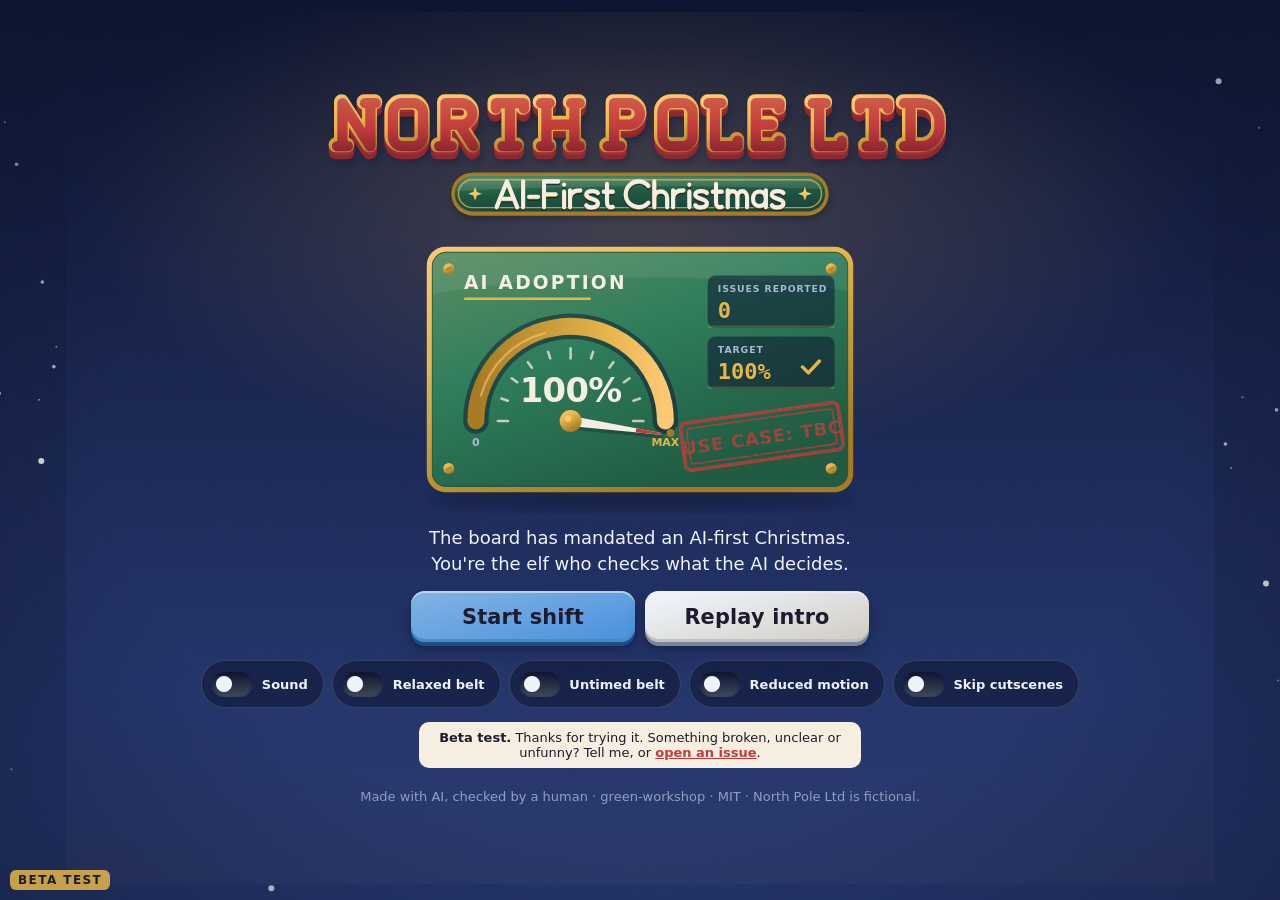
==== commit 113746b0: "Shorter wait before each gift drops, and let players drop it early The pause before the drop grew wi" ====
--- a/index.html
+++ b/index.html
@@ -315,6 +315,8 @@
   #interlude .il-tk p { font-size: .75rem; line-height: 1.3; padding: .3rem .45rem .4rem; }
   #interlude .il-tkh { font-size: .7rem; padding-block: .25rem; }
 }
+
+.brief-skip { margin: .3rem 0; font-size: var(--fs-caption); color: var(--ink-soft); }
 
 /* ---- ui.css ---- */
 /* ui.css: UI chrome that belongs to the world (SPEC §9.8). Look only; layout.css owns the page grid. */
@@ -1016,6 +1018,7 @@
       <p><b>Read the letter.</b> Then check what the AI chose.</p>
       <p class="brief-keys kb"><span class="kbd">←</span> or <span class="kbd">A</span> <b>pack it</b> &nbsp;·&nbsp; <span class="kbd">→</span> or <span class="kbd">D</span> <b>reject it</b></p>
       <p class="brief-keys tch"><b>Swipe left</b> to pack it &nbsp;·&nbsp; <b>swipe right</b> to reject it &nbsp;·&nbsp; or use the buttons</p>
+      <p class="brief-skip"><span class="kb">Read the letter already? Press any arrow or Space to drop the gift now.</span><span class="tch">Read the letter already? Tap the belt to drop the gift now.</span></p>
       <p class="brief-warn">The belt is the timer. <b>If you do nothing, it ships.</b></p>
       <button id="btnBriefingGo" class="keycap keycap-pack">Start checking</button>
     </div>
@@ -4952,7 +4955,7 @@
   function isPhone() { return window.innerWidth <= 760; }
   function mult() { return (isPhone() ? 1.15 : 1) * (settings.relaxed ? 1.5 : 1); }
   function wordCount(s) { return (s.match(/\S+/g) || []).length; }
-  function previewTime(letter) { return Math.min(8, 1.5 + 0.3 * Math.max(0, wordCount(letter) - 8)) * mult(); }
+  function previewTime(letter) { return Math.min(4, 1.2 + 0.15 * Math.max(0, wordCount(letter) - 8)) * mult(); }
 
   // ---------- Game clock: everything is scheduled on it, so pause freezes it ----------
   var clock = 0, timers = [], anims = [], rafId = null, lastT = 0;
@@ -5140,7 +5143,7 @@
     if (c.auto) { duration = 1.8; say(pick(C.board.montage || ["Automation engaged."])); }   // the 2x montage (SPEC §4f)
     c.beltDur = duration;
     c.x = HOPPER_X; c.timeLeft = duration;
-    after(c.auto ? 0.5 : previewTime(c.kid.letter), function () { dropGift(c); });
+    c.previewTimer = after(c.auto ? 0.5 : previewTime(c.kid.letter), function () { c.previewTimer = null; dropGift(c); });
   }
 
   function pickWrong(c) {
@@ -5197,7 +5200,15 @@
 
   function canAct() { return phase === "belt" && (clock - G.children[G.index].landedAt) >= LOCKOUT; }
 
+  function dropNow() {
+    var c = G && G.children[G.index];
+    if (phase !== "preview" || !c || !c.previewTimer || c.auto) { return false; }
+    cancel(c.previewTimer); c.previewTimer = null;
+    dropGift(c);
+    return true;
+  }
   function pack() {
+    if (dropNow()) { return; }
     if (!canAct()) { return; }
     var c = G.children[G.index];
     safe(function () { belt.mittens("left", c.x); });
@@ -5216,6 +5227,7 @@
   }
 
   function reject() {
+    if (dropNow()) { return; }
     if (!canAct()) { return; }
     var c = G.children[G.index];
     if (c.rejects >= MAX_REJECTS) {
@@ -5548,6 +5560,7 @@
       return;
     }
     if (phase === "report" && G && clock - G.reportOpenedAt < 1) { e.preventDefault(); return; }
+    if (phase === "preview" && /^(ArrowLeft|ArrowRight|a|A|d|D|r|R| |Spacebar|Enter)$/.test(k)) { e.preventDefault(); dropNow(); return; }
     if (k === "ArrowLeft" || k === "a" || k === "A") { if (phase === "belt") { e.preventDefault(); pack(); } }
     else if (k === "ArrowRight" || k === "d" || k === "D" || k === "r" || k === "R") { if (phase === "belt") { e.preventDefault(); reject(); } }
   }
@@ -5563,6 +5576,7 @@
     var dx = e.clientX - swipe.x, dy = e.clientY - swipe.y, dt = Math.max(1, performance.now() - swipe.t);
     swipe = null;
     var dist = Math.abs(dx), v = dist / dt;
+    if (phase === "preview") { dropNow(); return; }                     // any tap or swipe drops the gift early
     if (Math.abs(dx) < Math.abs(dy)) { return; }                       // mostly vertical: not a decision
     if (dist >= 28 || (dist >= 16 && v > 0.4)) {
       if (dx < 0) { pack(); } else { reject(); }
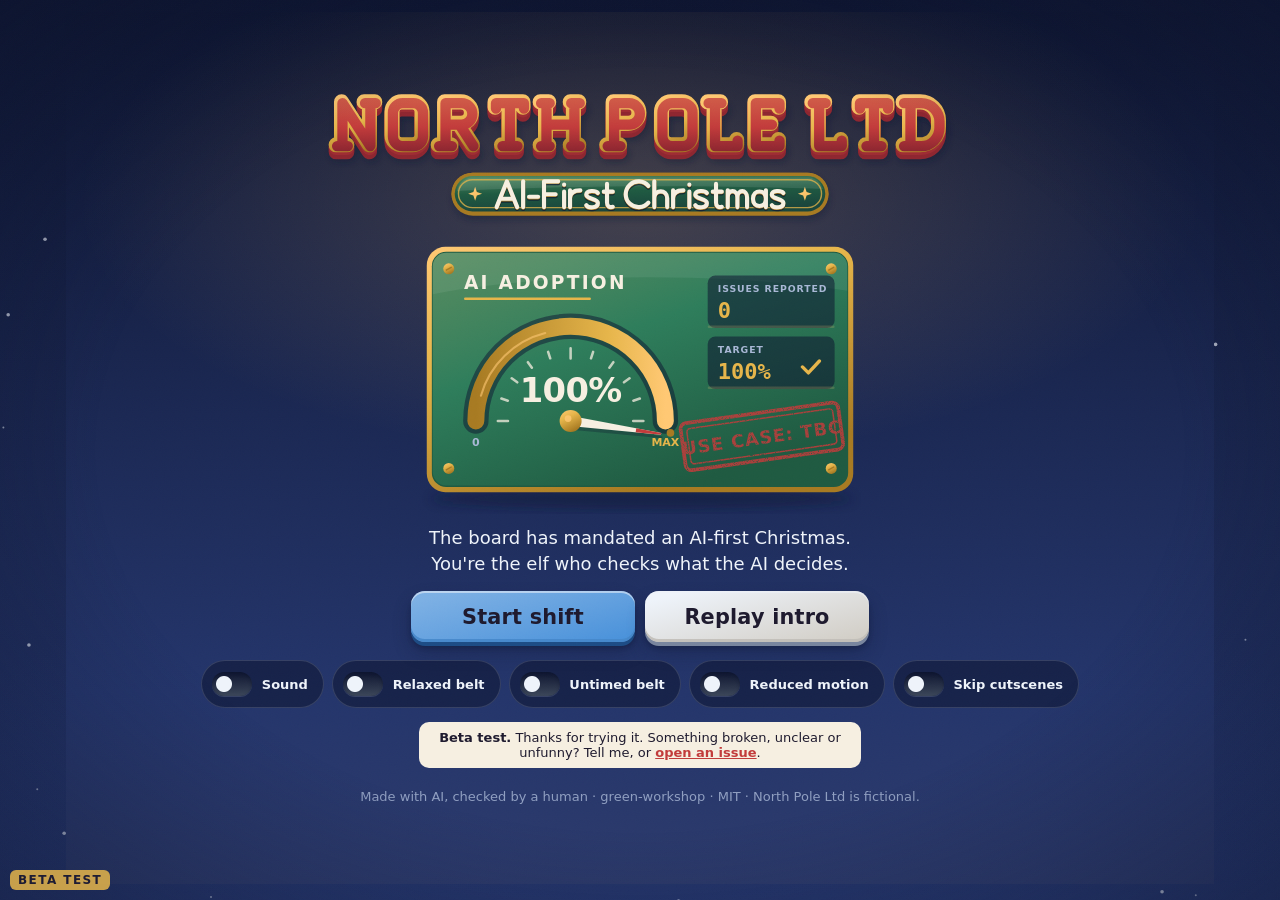
==== commit 1242a0c9: "Make every wrong gift fairly wrong, and say why A beta tester was marked wrong for packing round 6 g" ====
--- a/index.html
+++ b/index.html
@@ -317,6 +317,9 @@
 }
 
 .brief-skip { margin: .3rem 0; font-size: var(--fs-caption); color: var(--ink-soft); }
+
+/* Why a gift was wrong, under its caption in the report */
+.rs-item .rs-why { display: block; margin-top: 3px; font-weight: 700; font-style: italic; color: var(--pole-red); }
 
 /* ---- ui.css ---- */
 /* ui.css: UI chrome that belongs to the world (SPEC §9.8). Look only; layout.css owns the page grid. */
@@ -4453,32 +4456,32 @@
         { id: "priya", name: "Priya", age: 6, letter: "I would like a teddy bear please.",
           right: { text: "Soft brown teddy bear with a ribbon.", icon: "teddy", hue: "brown" },
           wrong: [
-            { text: "A bear. Real one. Fully grown.", icon: "grizzly", scale: "giant" },
-            { text: "One (1) grizzly bear, live, unwrapped.", icon: "grizzly" }
+            { text: "A bear. Real one. Fully grown.", icon: "grizzly", scale: "giant", why: "Asked for a toy bear." },
+            { text: "One (1) grizzly bear, live, unwrapped.", icon: "grizzly", why: "Asked for a teddy, not a grizzly." }
           ] },
         { id: "jack", name: "Jack", age: 10, letter: "Please can I have a castle set.",
           right: { text: "Brick castle set, 1,200 pieces.", icon: "brickcastle", hue: "blue" },
           wrong: [
-            { text: "A castle. An actual castle. Please arrange a chimney.", icon: "castle", scale: "giant" },
-            { text: "Castle (14th century). Moat sold separately.", icon: "castle" }
+            { text: "A castle. An actual castle. Please arrange a chimney.", icon: "castle", scale: "giant", why: "Asked for a castle set." },
+            { text: "Castle (14th century). Moat sold separately.", icon: "castle", why: "Asked for a set, not a castle." }
           ] },
         { id: "noah", name: "Noah", age: 8, letter: "I'd love a red kite.",
           right: { text: "Red kite with string and handle.", icon: "kite", hue: "red" },
           wrong: [
-            { text: "A red kite. The bird. It has been informed.", icon: "bird" },
-            { text: "Red kite (bird of prey). Diet: mice. Please supply mice.", icon: "bird" }
+            { text: "A red kite. The bird. It has been informed.", icon: "bird", why: "Asked for a kite, not a bird." },
+            { text: "Red kite (bird of prey). Diet: mice. Please supply mice.", icon: "bird", why: "Wanted the kind with a string." }
           ] },
         { id: "hana", name: "Hana", age: 5, letter: "Some dinosaur pyjamas please.",
           right: { text: "Warm pyjamas, dinosaur print.", icon: "pyjamas", hue: "green" },
           wrong: [
-            { text: "A dinosaur. Pyjamas to follow.", icon: "dino", scale: "giant" },
-            { text: "Pyjamas, worn by a dinosaur. Dinosaur included.", icon: "dino" }
+            { text: "A dinosaur. Pyjamas to follow.", icon: "dino", scale: "giant", why: "Asked for pyjamas, not a dinosaur." },
+            { text: "Pyjamas, worn by a dinosaur. Dinosaur included.", icon: "dino", why: "Dinosaur print, not a dinosaur." }
           ] },
         { id: "joe", name: "Joe", age: 10, letter: "I want a cricket bat.",
           right: { text: "Junior cricket bat, willow.", icon: "cricketbat" },
           wrong: [
-            { text: "A bat. The flying kind. Check your loft.", icon: "bat" },
-            { text: "A cricket and a bat. Both alive. Both annoyed.", icon: "bat" }
+            { text: "A bat. The flying kind. Check your loft.", icon: "bat", why: "Asked for a cricket bat." },
+            { text: "A cricket and a bat. Both alive. Both annoyed.", icon: "bat", why: "Asked for a bat for cricket." }
           ] }
       ]
     },
@@ -4492,32 +4495,32 @@
         { id: "mia", name: "Mia", age: 7, letter: "I would like some warm socks, please.",
           right: { text: "Two pairs of woolly socks.", icon: "socks", hue: "red" },
           wrong: [
-            { text: "4,000 left socks (bulk pack).", icon: "sock", hue: "red", badge: "×4,000" },
-            { text: "One sock. Left. Pair pending.", icon: "sock", hue: "red", badge: "×1" }
+            { text: "4,000 left socks (bulk pack).", icon: "sock", hue: "red", badge: "×4,000", why: "Asked for some, not 4,000." },
+            { text: "One sock. Left. Pair pending.", icon: "sock", hue: "red", badge: "×1", why: "Asked for socks, plural." }
           ] },
         { id: "tom", name: "Tom", age: 9, letter: "Football boots please, size 4.",
           right: { text: "Football boots, size 4, studs included.", icon: "boots" },
           wrong: [
-            { text: "One football boot. Left. Size 4.", icon: "boot", badge: "×1" },
-            { text: "Football boots for the whole team. 22 boots.", icon: "boots", badge: "×11" }
+            { text: "One football boot. Left. Size 4.", icon: "boot", badge: "×1", why: "Asked for boots, not one boot." },
+            { text: "Football boots for the whole team. 22 boots.", icon: "boots", badge: "×11", why: "Asked for one pair, not 11." }
           ] },
         { id: "dev", name: "Dev", age: 9, letter: "A chess set please.",
           right: { text: "Wooden chess set, 32 pieces.", icon: "chess" },
           wrong: [
-            { text: "Chess set. 32 pieces. All pawns.", icon: "pawns", badge: "×32" },
-            { text: "Chess set. 3 pieces. Good luck.", icon: "chess", badge: "×3" }
+            { text: "Chess set. 32 pieces. All pawns.", icon: "pawns", badge: "×32", why: "A chess set needs more than pawns." },
+            { text: "Chess set. 3 pieces. Good luck.", icon: "chess", badge: "×3", why: "Asked for a whole set, not 3." }
           ] },
-        { id: "chloe", name: "Chloe", age: 7, letter: "A jigsaw puzzle, the seaside one.",
+        { id: "chloe", name: "Chloe", age: 7, letter: "A jigsaw puzzle, the seaside one. One I can finish by New Year.",
           right: { text: "Seaside jigsaw, 500 pieces.", icon: "jigsaw", hue: "blue" },
           wrong: [
-            { text: "Seaside jigsaw, 50,000 pieces. Estimated finish: 2041.", icon: "jigsaw", hue: "blue", badge: "×50,000" },
-            { text: "Seaside jigsaw, 1 piece. Already finished. Well done.", icon: "jigsaw", hue: "blue", badge: "×1" }
+            { text: "Seaside jigsaw, 50,000 pieces. Estimated finish: 2041.", icon: "jigsaw", hue: "blue", badge: "×50,000", why: "Wanted it finished by New Year." },
+            { text: "Seaside jigsaw, 1 piece. Already finished. Well done.", icon: "jigsaw", hue: "blue", badge: "×1", why: "One piece isn't a puzzle." }
           ] },
         { id: "ben", name: "Ben", age: 10, letter: "Please may I have a telescope.",
           right: { text: "Beginner telescope with a tripod.", icon: "telescope" },
           wrong: [
-            { text: "Telescopes ×40. For a wider view.", icon: "telescope", badge: "×40" },
-            { text: "Half a telescope. Sees half as far.", icon: "telescope", badge: "×½" }
+            { text: "Telescopes ×40. For a wider view.", icon: "telescope", badge: "×40", why: "Asked for a telescope, not 40." },
+            { text: "Half a telescope. Sees half as far.", icon: "telescope", badge: "×½", why: "Asked for a whole telescope." }
           ] }
       ]
     },
@@ -4533,37 +4536,37 @@
           letter: "Please could I have a violin? I've just started lessons at school.",
           right: { text: "Half-size violin with bow, rosin and case.", icon: "violin" },
           wrong: [
-            { text: "Wooden train set with a bridge and a tunnel.", icon: "trainset", from: "oskar" },
-            { text: "Watercolour paint set, 24 colours, two brushes.", icon: "paints", from: "leila" },
-            { text: "Over-ear headphones, wired, with a soft case.", icon: "headphones", from: "mateo" }
+            { text: "Wooden train set with a bridge and a tunnel.", icon: "trainset", from: "oskar", why: "Asked for a violin. That's Oskar's." },
+            { text: "Watercolour paint set, 24 colours, two brushes.", icon: "paints", from: "leila", why: "Asked for a violin. That's Leila's." },
+            { text: "Over-ear headphones, wired, with a soft case.", icon: "headphones", from: "mateo", why: "Asked for a violin. That's Mateo's." }
           ] },
         { id: "oskar", name: "Oskar", age: 5, pairWith: "amara",
           letter: "I would like a train set please. With a bridge for the trains to go over.",
           right: { text: "Wooden train set with a bridge and a tunnel.", icon: "trainset" },
           wrong: [
-            { text: "Half-size violin with bow, rosin and case.", icon: "violin", from: "amara" },
-            { text: "Illustrated book of the planets, hardback.", icon: "book", from: "kofi" }
+            { text: "Half-size violin with bow, rosin and case.", icon: "violin", from: "amara", why: "Asked for a train set. That's Amara's." },
+            { text: "Illustrated book of the planets, hardback.", icon: "book", from: "kofi", why: "Asked for a train set. That's Kofi's." }
           ] },
         { id: "kofi", name: "Kofi", age: 10, pairWith: "leila",
           letter: "Please can I have a book about space? I like the planets best, especially Jupiter.",
           right: { text: "Illustrated book of the planets, hardback.", icon: "book" },
           wrong: [
-            { text: "Watercolour paint set, 24 colours, two brushes.", icon: "paints", from: "leila" },
-            { text: "Over-ear headphones, wired, with a soft case.", icon: "headphones", from: "mateo" }
+            { text: "Watercolour paint set, 24 colours, two brushes.", icon: "paints", from: "leila", why: "Asked for a space book. That's Leila's." },
+            { text: "Over-ear headphones, wired, with a soft case.", icon: "headphones", from: "mateo", why: "Asked for a space book. That's Mateo's." }
           ] },
         { id: "leila", name: "Leila", age: 7, pairWith: "kofi",
           letter: "I'd love a paint set with lots of colours, and a brush that isn't all squashed.",
           right: { text: "Watercolour paint set, 24 colours, two brushes.", icon: "paints" },
           wrong: [
-            { text: "Illustrated book of the planets, hardback.", icon: "book", from: "kofi" },
-            { text: "Wooden train set with a bridge and a tunnel.", icon: "trainset", from: "oskar" }
+            { text: "Illustrated book of the planets, hardback.", icon: "book", from: "kofi", why: "Asked for paints. That's Kofi's." },
+            { text: "Wooden train set with a bridge and a tunnel.", icon: "trainset", from: "oskar", why: "Asked for paints. That's Oskar's." }
           ] },
         { id: "mateo", name: "Mateo", age: 12, pairWith: "amara",
           letter: "Some headphones please, for listening to music on the bus to school.",
           right: { text: "Over-ear headphones, wired, with a soft case.", icon: "headphones" },
           wrong: [
-            { text: "Half-size violin with bow, rosin and case.", icon: "violin", from: "amara" },
-            { text: "Watercolour paint set, 24 colours, two brushes.", icon: "paints", from: "leila" }
+            { text: "Half-size violin with bow, rosin and case.", icon: "violin", from: "amara", why: "Asked for headphones. That's Amara's." },
+            { text: "Watercolour paint set, 24 colours, two brushes.", icon: "paints", from: "leila", why: "Asked for headphones. That's Leila's." }
           ] }
       ]
     },
@@ -4580,37 +4583,37 @@
           letter: "I am 5 now. Please can I have a bike with stabilisers? A small one.",
           right: { text: "14-inch children's bike with stabilisers.", icon: "bike" },
           wrong: [
-            { text: "26-inch adult road bike. Stabilisers not compatible.", icon: "bike", scale: "giant" },
-            { text: "Bike with stabilisers, ages 16+. Carbon frame, 22 gears.", icon: "bike", scale: "giant", badge: "16+" }
+            { text: "26-inch adult road bike. Stabilisers not compatible.", icon: "bike", scale: "giant", why: "Asked for a small one." },
+            { text: "Bike with stabilisers, ages 16+. Carbon frame, 22 gears.", icon: "bike", scale: "giant", badge: "16+", why: "Is 5, not 16." }
           ] },
         { id: "ruby", name: "Ruby", age: 7,
           letter: "A red scooter please. Red is my favourite colour, it has been for ages.",
           right: { text: "Red kick scooter, foldable, with a bell.", icon: "scooter", hue: "red" },
           wrong: [
-            { text: "Blue kick scooter, foldable, with a bell.", icon: "scooter", hue: "blue" },
-            { text: "Green kick scooter, foldable, with a bell.", icon: "scooter", hue: "green" }
+            { text: "Blue kick scooter, foldable, with a bell.", icon: "scooter", hue: "blue", why: "Asked for red." },
+            { text: "Green kick scooter, foldable, with a bell.", icon: "scooter", hue: "green", why: "Asked for red." }
           ] },
         { id: "felix", name: "Felix", age: 9,
           letter: "Roller skates please, size 2. My old ones are too small now.",
           right: { text: "Roller skates, size 2, with knee pads.", icon: "rollerskates" },
           wrong: [
-            { text: "Roller skates, adult size 11, with knee pads.", icon: "rollerskates", scale: "giant" },
-            { text: "Roller skates, toddler size 5, with knee pads.", icon: "rollerskates", scale: "tiny" }
+            { text: "Roller skates, adult size 11, with knee pads.", icon: "rollerskates", scale: "giant", why: "Asked for size 2." },
+            { text: "Roller skates, toddler size 5, with knee pads.", icon: "rollerskates", scale: "tiny", why: "Asked for size 2." }
           ] },
         { id: "aisha", name: "Aisha", age: 11,
           letter: "A purple cycle helmet please, for my new bike. It has to be purple to match.",
           right: { text: "Purple cycle helmet, junior size.", icon: "helmet", hue: "purple" },
           wrong: [
-            { text: "Yellow cycle helmet, junior size, with a rear light.", icon: "helmet", hue: "yellow" },
-            { text: "Pink cycle helmet, junior size.", icon: "helmet", hue: "pink" },
-            { text: "Purple cycle helmet, baby size.", icon: "helmet", hue: "purple", scale: "tiny" }
+            { text: "Yellow cycle helmet, junior size, with a rear light.", icon: "helmet", hue: "yellow", why: "Asked for purple." },
+            { text: "Pink cycle helmet, junior size.", icon: "helmet", hue: "pink", why: "Asked for purple." },
+            { text: "Purple cycle helmet, baby size.", icon: "helmet", hue: "purple", scale: "tiny", why: "Is 11, not a baby." }
           ] },
         { id: "ines", name: "Ines", age: 4,
           letter: "I am 4. Please can I have a dolls' house with little beds in it?",
           right: { text: "Wooden dolls' house with beds, ages 3+.", icon: "dollshouse", badge: "3+" },
           wrong: [
-            { text: "Dolls' house model kit, 2,000 tiny parts, ages 14+.", icon: "dollshouse", badge: "14+" },
-            { text: "Dolls' house kit. Glue and craft knife included. Ages 16+.", icon: "dollshouse", badge: "16+" }
+            { text: "Dolls' house model kit, 2,000 tiny parts, ages 14+.", icon: "dollshouse", badge: "14+", why: "Is 4, not 14." },
+            { text: "Dolls' house kit. Glue and craft knife included. Ages 16+.", icon: "dollshouse", badge: "16+", why: "Is 4, not 16." }
           ] }
       ]
     },
@@ -4627,41 +4630,42 @@
           letter: "I would love a scooter, but not a pink one please. My sister has the pink one and she won't share.",
           right: { text: "Blue kick scooter with a bell.", icon: "scooter", hue: "blue" },
           wrong: [
-            { text: "Pink kick scooter with a bell.", icon: "scooter", hue: "pink" },
-            { text: "Pink scooter, as mentioned in your letter.", icon: "scooter", hue: "pink" }
+            { text: "Pink kick scooter with a bell.", icon: "scooter", hue: "pink", why: "Said NOT pink." },
+            { text: "Pink scooter, as mentioned in your letter.", icon: "scooter", hue: "pink", why: "Said NOT pink." }
           ] },
         { id: "arjun", name: "Arjun", age: 10,
           letter: "Anything except socks please! I got socks last year, and the year before, and the year before that. Maybe a football?",
           right: { text: "Size 4 football with a pump.", icon: "football" },
           wrong: [
-            { text: "Football socks, two pairs, red.", icon: "socks", hue: "red" },
-            { text: "Socks. Two pairs. Woolly. As requested.", icon: "socks", hue: "green" }
+            { text: "Football socks, two pairs, red.", icon: "socks", hue: "red", why: "Said anything except socks." },
+            { text: "Socks. Two pairs. Woolly. As requested.", icon: "socks", hue: "green", why: "Said anything except socks." }
           ] },
         { id: "sofia", name: "Sofia", age: 6,
           letter: "I would like a train set please. No more dinosaurs! I already have eleven and they take up the whole shelf.",
           right: { text: "Wooden train set with a station.", icon: "trainset" },
           wrong: [
-            { text: "Dinosaur train set. Track, station and four dinosaurs.", icon: "dino" },
-            { text: "A twelfth dinosaur. Train to follow.", icon: "dino" }
+            { text: "Dinosaur train set. Track, station and four dinosaurs.", icon: "dino", why: "Said no more dinosaurs." },
+            { text: "A twelfth dinosaur. Train to follow.", icon: "dino", why: "Said no more dinosaurs." }
           ] },
         { id: "kwame", name: "Kwame", age: 12,
           letter: "Headphones please, the big over-the-ear kind. Not earbuds. I already have some and they keep falling out on the bus.",
           right: { text: "Over-ear headphones, padded, with a fold-flat headband.", icon: "headphones" },
           wrong: [
-            { text: "Wireless earbuds, three sizes of ear tip.", icon: "headphones", scale: "tiny" },
-            { text: "Earbuds, improved grip. Falls out less, usually.", icon: "headphones", scale: "tiny" }
+            { text: "Wireless earbuds, three sizes of ear tip.", icon: "headphones", scale: "tiny", why: "Said NOT earbuds." },
+            { text: "Earbuds, improved grip. Falls out less, usually.", icon: "headphones", scale: "tiny", why: "Said NOT earbuds." }
           ] },
         { id: "elsie", name: "Elsie", age: 9,
           letter: "Please may I have a telescope? Not a toy one, a proper one, because I want to see Saturn's rings.",
           right: { text: "Beginner refracting telescope, 70mm, with tripod.", icon: "telescope" },
           wrong: [
-            { text: "Toy telescope, plastic, with sticker stars.", icon: "telescope", scale: "tiny" },
-            { text: "Toy telescope. Shows a printed picture of Saturn's rings.", icon: "telescope", scale: "tiny" }
+            { text: "Toy telescope, plastic, with sticker stars.", icon: "telescope", scale: "tiny", why: "Said NOT a toy one." },
+            { text: "Toy telescope. Shows a printed picture of Saturn's rings.", icon: "telescope", scale: "tiny", why: "Said NOT a toy one." }
           ] }
       ]
     },
     {
-      // Nearly right, plus one confidently invented detail. Same icon: you have to read the tag.
+      // Nearly right, with one confidently invented detail, and that detail breaks something the letter asked for.
+      // A harmless extra on a correct gift is NOT wrong. Same icon: you have to read the tag.
       bug: "Confidently plausible",
       comment: {
         good: "Round 6: you didn't trust the confident bit. Good.",
@@ -4673,36 +4677,37 @@
           letter: "Please can I have a castle set? The big one with a drawbridge that goes up and down.",
           right: { text: "Brick castle set, 1,200 pieces, with a lifting drawbridge.", icon: "brickcastle" },
           wrong: [
-            { text: "Brick castle set, 1,200 pieces, includes a working moat.", icon: "brickcastle" },
-            { text: "Brick castle set with drawbridge. Voted Castle of the Year, 1497.", icon: "brickcastle" }
+            { text: "Brick castle set, 1,200 pieces, with a working moat instead of a drawbridge.", icon: "brickcastle", why: "Asked for a drawbridge." },
+            { text: "Brick castle set. Drawbridge is painted on, which is more authentic.", icon: "brickcastle", why: "Wanted a drawbridge that goes up." },
+            { text: "Brick castle set with lifting drawbridge, 40 pieces. The AI rates this 'big'.", icon: "brickcastle", why: "Asked for the big one." }
           ] },
         { id: "nia", name: "Nia", age: 7,
           letter: "A book about horses please, with lots of pictures. I want to learn all the different kinds.",
           right: { text: "Picture book of horse breeds, hardback.", icon: "book", hue: "brown" },
           wrong: [
-            { text: "Picture book of horse breeds, hardback. Foreword by a horse.", icon: "book", hue: "brown" },
-            { text: "Picture book of horse breeds, including the extinct Glasgow Pony.", icon: "book", hue: "brown" }
+            { text: "Horse breeds book, text only. The AI has described the pictures for you.", icon: "book", hue: "brown", why: "Wanted lots of pictures." },
+            { text: "Picture book about one horse breed. Every page is the Shetland.", icon: "book", hue: "brown", why: "Wanted all the different kinds." }
           ] },
         { id: "rafael", name: "Rafael", age: 11,
           letter: "A kite please, a stunt one with two strings so I can do loops. Red if you've got it.",
           right: { text: "Red stunt kite, two lines, for light wind.", icon: "kite", hue: "red" },
           wrong: [
-            { text: "Red stunt kite, two lines. Flies itself; no wind required.", icon: "kite", hue: "red" },
-            { text: "Red stunt kite, two lines, certified to 30,000 feet.", icon: "kite", hue: "red" }
+            { text: "Red stunt kite, single line. Loops automatically, the AI says.", icon: "kite", hue: "red", why: "Asked for two strings." },
+            { text: "Red two-line kite, extra-stable. Engineered so it can never loop.", icon: "kite", hue: "red", why: "Wanted to do loops." }
           ] },
         { id: "ezra", name: "Ezra", age: 9,
           letter: "A chess set please. A wooden one if possible, so it lasts. Grandad is teaching me.",
           right: { text: "Wooden chess set, 32 pieces, folding board.", icon: "chess" },
           wrong: [
-            { text: "Wooden chess set, folding board. Includes a 33rd piece, the Duke.", icon: "chess" },
-            { text: "Wooden chess set, 32 pieces. Rules updated for this year.", icon: "chess" }
+            { text: "Paper chess set, single use. Lasts one game, which is plenty.", icon: "chess", why: "Wanted one that lasts." },
+            { text: "Wooden chess set, 30 pieces. The AI found the kings optional.", icon: "chess", why: "Chess needs its kings." }
           ] },
         { id: "zara", name: "Zara", age: 5,
           letter: "I would like some paints please. The washable kind, because of the sofa. And a big brush.",
           right: { text: "Washable poster paints, 6 colours, chunky brush.", icon: "paints" },
           wrong: [
-            { text: "Washable poster paints, 6 colours, including the new colour 'blurple'.", icon: "paints" },
-            { text: "Washable poster paints, chunky brush. Sofa-proof, guaranteed by the AI.", icon: "paints" }
+            { text: "Poster paints, 6 colours. Permanent formula, extremely sofa-proof.", icon: "paints", why: "Asked for washable." },
+            { text: "Washable poster paints, with a fine-tip brush. Big brushes are messier.", icon: "paints", why: "Asked for a big brush." }
           ] }
       ]
     }
@@ -4725,12 +4730,12 @@
 
   // Generic AI-isms, used for wrong revisions in any round (SPEC §4e)
   generic: [
-    { text: "Gift: [INSERT GIFT HERE]", icon: "empty" },
-    { text: "As a language model, I cannot deliver presents to chimneys.", icon: "crate" },
-    { text: "Present #4,821. Description: present.", icon: "giftbox", hue: "purple" },
-    { text: "A voucher to chat with our chatbot about gifts.", icon: "crate" },
-    { text: "Premium gift. Contents will be generated on opening.", icon: "crate" },
-    { text: "A thoughtful, personalised gift. Details available on request.", icon: "giftbox", hue: "green" }
+    { text: "Gift: [INSERT GIFT HERE]", icon: "empty", why: "The gift is a blank." },
+    { text: "As a language model, I cannot deliver presents to chimneys.", icon: "crate", why: "That isn't a present." },
+    { text: "Present #4,821. Description: present.", icon: "giftbox", hue: "purple", why: "Not the present they named." },
+    { text: "A voucher to chat with our chatbot about gifts.", icon: "crate", why: "Wanted a present, not a chat." },
+    { text: "Premium gift. Contents will be generated on opening.", icon: "crate", why: "Nobody knows what's in it." },
+    { text: "A thoughtful, personalised gift. Details available on request.", icon: "giftbox", hue: "green", why: "Not what the letter asked for." }
   ],
 
   // Scripted first gift on a first play (SPEC §4d)
@@ -5156,6 +5161,7 @@
     if (!isPhone()) { return; }
     for (var fs = 0.9; fs > 0.72 && lc.scrollHeight > lc.clientHeight + 1; fs -= 0.04) { lc.style.setProperty("--fs-letter", fs.toFixed(2) + "rem"); }
   }
+  function whyText(c) { return c.kid.name + ": " + (c.gift.spec.why || "not what they asked for.").replace(/^./, function (ch) { return ch.toLowerCase(); }); }
   function newGift(spec, correct) {
     var g = { spec: spec, correct: correct, conf: conf() };
     if (!correct) { G.confWrong.push(parseFloat(g.conf)); }
@@ -5330,7 +5336,8 @@
     $("sleigh").appendChild(item);
     sleighCount();
     if (c.auto) { /* the montage keeps the board's line */ }
-    else if (timedOut) { say(pick(C.board.unchecked)); toast("Shipped unchecked"); }
+    else if (timedOut) { say(pick(C.board.unchecked)); toast("Shipped unchecked" + (c.gift.correct ? "" : ". " + whyText(c))); }
+    else if (!c.gift.correct && c.gift.spec.why) { toast("\u2717 " + whyText(c), 2.6); }
     else { say(pick(c.gift.correct ? C.board.right : C.board.wrong)); }
     announce((timedOut ? "Shipped unchecked. " : "Packed. ") + c.kid.name + (c.gift.correct ? " got what they asked for." : " got the wrong present."));
     blip(c.gift.correct ? 784 : 196, 0.2, c.gift.correct ? "sine" : "sawtooth", 0.05);
@@ -5484,7 +5491,7 @@
     notes.forEach(function (n) { var li = document.createElement("li"); li.textContent = n; ul.appendChild(li); });
     $("reportSleigh").innerHTML = G.outcomes.map(function (o) {
       return '<figure class="rs-item ' + (o.correct ? "good" : "bad") + '"><div class="rs-art">' + giftSVG(o.spec) + "</div><figcaption>" +
-        o.name + (o.correct ? "" : ": " + escapeHtml(o.spec.text)) + "</figcaption></figure>";
+        o.name + (o.correct ? "" : ": " + escapeHtml(o.spec.text) + (o.spec.why ? '<span class="rs-why">' + escapeHtml(o.spec.why) + "</span>" : "")) + "</figcaption></figure>";
     }).join("");
     store.set("lastShift", { perRound: perRound, pct: pct });
     store.set("played", true);
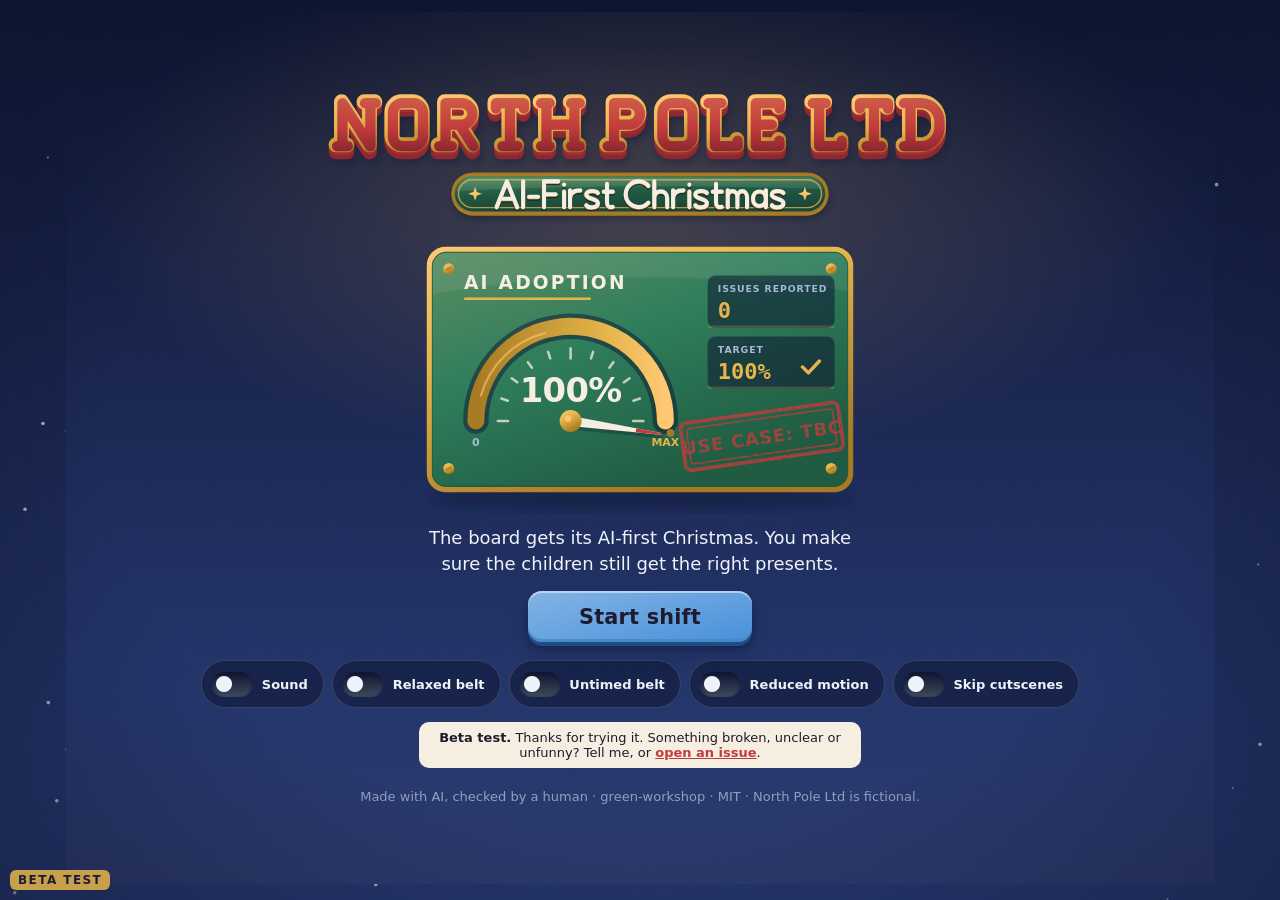
==== commit 3f11ca1e: "Make the elf a toy designer and rebuild the ending Rework the story: the elf designs the toys, the A" ====
--- a/index.html
+++ b/index.html
@@ -104,7 +104,7 @@
 .title-logo { width: min(560px, 92vw); }
 .title-dash { width: min(420px, 86vw); }
 .title-logo svg, .title-dash svg { width: 100%; height: auto; display: block; }
-.title-actions { display: flex; gap: 10px; }
+.title-actions { display: flex; flex-wrap: wrap; justify-content: center; gap: 10px; }
 .title-settings { display: flex; flex-wrap: wrap; justify-content: center; gap: 6px 16px; font-size: var(--fs-caption); color: var(--snow-shade); }
 .title-settings label { display: inline-flex; align-items: center; gap: 6px; min-height: 32px; cursor: pointer; }
 .title-strap { max-width: 34em; margin: 0; color: var(--snow-shade); }
@@ -527,8 +527,13 @@
 .report h2 { margin: .2rem 0 .15rem; }
 .report-verdict { margin: 0 0 .5rem; font-size: 1.0625rem; font-weight: 500; }
 .report-verdict b, .report-verdict strong { display: inline-block; margin: 0 .4rem .3rem 0; padding: .18em .5em .14em; border: 3px solid var(--pole-red); border-radius: 7px; font-weight: 900; letter-spacing: .06em; text-transform: uppercase; color: var(--pole-red-dark); transform: rotate(-2deg); }
-.report-top { display: flex; gap: .6rem; margin: .4rem 0; }
-.report-top .plate { flex: 1; flex-direction: row; align-items: center; justify-content: space-between; padding-block: .4rem; }
+.report-top { display: grid; grid-template-columns: repeat(2, minmax(0, 1fr)); gap: .6rem; margin: .4rem 0; }
+.report-top .plate { flex-direction: row; align-items: center; justify-content: space-between; gap: .5rem; padding-block: .4rem; }
+.report-top .plate[hidden] { display: none; }
+.report-top .plate-label { white-space: normal; }
+.plate-ai { --face: var(--pole-red-dark); }
+.plate-ai .plate-label { color: color-mix(in srgb,var(--snow) 82%, var(--pole-red)); }
+.report-table .rt-ai { font-weight: 800; color: var(--pole-red-dark); white-space: nowrap; }
 .report-table { width: 100%; margin: .4rem 0; border-collapse: collapse; font: 500 .9375rem/1.35 var(--font-ui); font-variant-numeric: tabular-nums; }
 .report-table th { padding: .25rem .5rem; text-align: left; font: 700 var(--fs-label)/1.2 var(--font-ui); letter-spacing: .08em; text-transform: uppercase; color: var(--ink-soft); border-bottom: 2px solid color-mix(in srgb,var(--ink-soft) 70%, transparent); }
 .report-table td { padding: .3rem .5rem; border-bottom: 1px dashed color-mix(in srgb,var(--ink-soft) 35%, transparent); vertical-align: middle; }
@@ -536,6 +541,9 @@
 .report-table td:last-child, .report-table th:last-child { text-align: right; }
 .report-table .sl-item { width: 24px; height: 24px; vertical-align: middle; animation: none; }
 .report-table .sl-item svg { width: 15px; height: 15px; }
+.report-chain { margin: .7rem 0 .4rem; padding: .7rem .9rem; border-radius: 10px; font: 500 .9375rem/1.4 var(--font-ui); background: color-mix(in srgb,var(--paper-shade) 55%, var(--paper)); box-shadow: inset 0 0 0 1px color-mix(in srgb,var(--ink-soft) 22%, transparent); }
+.report-chain p { margin: 0 0 .35rem; text-wrap: pretty; }
+.report-chain p:last-child { margin: 0; font-weight: 800; color: var(--pole-red-dark); }
 .report-notes { margin: .4rem 0; padding: 0; list-style: none; font-size: .9375rem; line-height: 1.35; }
 .report-notes li { position: relative; margin: .2rem 0; padding-left: 1.35rem; }
 .report-notes li::before { content: ""; position: absolute; left: .15rem; top: .45em; width: .6rem; height: .6rem; border-radius: 50%; background: radial-gradient(circle at 35% 30%, color-mix(in srgb,var(--pole-red) 50%, var(--lamp)), var(--pole-red) 60%, var(--pole-red-dark)); box-shadow: 0 1px 1.5px var(--ui-sh); }
@@ -699,16 +707,68 @@
 .il-arm { transform-origin: 22px 208px; }
 .il-b3.on .il-head { animation: il-nod 1.2s ease-in-out var(--d) infinite alternate; }
 .il-b3.on .il-arm { animation: il-tap .5s var(--ease-out) var(--d) infinite alternate; }
+.il-bot .dr-arm { transform-box: view-box; transform-origin: 67px 72px; animation: none; }
+.il-b3.on .il-bot .dr-arm { animation: il-tap .5s var(--ease-out) var(--d) infinite alternate; }
 @keyframes il-nod { from { transform: rotate(-3deg); } to { transform: rotate(4deg) translateY(1px); } }
 @keyframes il-tap { from { transform: rotate(-18deg); } to { transform: rotate(8deg); } }
+
+/* ---------- the Reject button wears out, the droid swaps it (SPEC §4d). Effects sit outside the button so :disabled can't dim them ---------- */
+.reject-slot { position: relative; display: inline-flex; }
+.rw-fx { position: absolute; inset: 0 0 4px; pointer-events: none; border-radius: 14px; }
+.rw-fx i { position: absolute; display: block; }
+.rw-char { inset: 0; border-radius: inherit; opacity: 0; transition: opacity 240ms var(--ease-in);
+  background:
+    radial-gradient(ellipse 30% 46% at 76% 26%, color-mix(in srgb,var(--night-900) 88%, transparent), transparent 74%),
+    radial-gradient(ellipse 24% 36% at 16% 72%, color-mix(in srgb,var(--night-900) 78%, transparent), transparent 76%),
+    radial-gradient(ellipse 62% 70% at 54% 56%, color-mix(in srgb,var(--ink) 52%, transparent), transparent 82%); mix-blend-mode: multiply; }
+.rw-puff { left: 50%; top: 10%; width: 30px; height: 30px; margin-left: -15px; border-radius: 50%; opacity: 0; filter: blur(3px);
+  background: radial-gradient(circle at 42% 38%, color-mix(in srgb,var(--snow-shade) 85%, var(--board)), color-mix(in srgb,var(--board-dark) 75%, transparent) 62%, transparent 74%); }
+.rw-spark { left: 50%; top: 30%; width: 3px; height: 13px; margin: -6px 0 0 -1.5px; border-radius: 2px; opacity: 0; background: linear-gradient(var(--snow), var(--lamp) 45%, var(--lamp-deep));
+  box-shadow: 0 0 6px var(--lamp), 0 0 12px var(--lamp-deep); }
+.reject-slot[data-wear="2"] .rw-puff:nth-of-type(2), .reject-slot[data-wear="2"] .rw-puff:nth-of-type(3) { animation: rw-rise 2.4s ease-out var(--d) infinite; }
+.reject-slot[data-wear="3"] .rw-puff, .reject-slot[data-wear="4"] .rw-puff { animation: rw-rise 1.8s ease-out var(--d) infinite; }
+.reject-slot[data-wear="3"] .rw-char { opacity: .62; }
+.reject-slot[data-wear="4"] .rw-char { opacity: .82; }
+.reject-slot[data-wear="3"] .keycap-reject { --kc: color-mix(in srgb,var(--bad) 52%, var(--wood-dark)); --kc2: color-mix(in srgb,var(--bad) 46%, var(--night-900)); }
+.reject-slot[data-wear="4"] .keycap-reject { --kc: color-mix(in srgb,var(--bad) 30%, var(--board-dark)); --kc2: color-mix(in srgb,var(--bad) 18%, var(--night-900)); color: color-mix(in srgb,var(--ink) 80%, var(--board)); }
+.reject-slot[data-wear="4"] .rw-spark { animation: rw-spark .55s ease-out var(--d) 3 both; }
+.reject-slot[data-wear="4"] .rw-char::after { content: ""; position: absolute; inset: 0; border-radius: inherit; animation: rw-flash .5s steps(2) 2 both;
+  background: radial-gradient(ellipse 60% 80% at 50% 40%, color-mix(in srgb,var(--snow) 75%, transparent), transparent 75%); }
+@keyframes rw-rise { 0% { opacity: 0; transform: translate(0, 4px) scale(.45); } 18% { opacity: .75; } 100% { opacity: 0; transform: translate(var(--x), -62px) scale(1.7); } }
+@keyframes rw-spark { 0% { opacity: 1; transform: rotate(calc(var(--a) + 90deg)) translateY(-6px) scaleY(.5); } 70% { opacity: 1; } 100% { opacity: 0; transform: rotate(calc(var(--a) + 90deg)) translateY(calc(-1 * var(--r))) scaleY(1.1); } }
+@keyframes rw-flash { 0%, 49% { opacity: 1; } 50%, 100% { opacity: 0; } }
+.droid-bay { position: fixed; inset: 0; z-index: 17; overflow: hidden; pointer-events: none; }   /* clips the droid at the screen edge, so it never adds sideways scroll */
+.droid { position: absolute; left: 100%; top: 0; width: clamp(92px, 12vw, 128px); filter: drop-shadow(0 6px 8px var(--ui-sh)); }
+.droid[hidden] { display: none; }
+.droid svg { display: block; width: 100%; height: auto; overflow: visible; }
+.dr-old { opacity: 0; }
+.droid.swapped .dr-new { opacity: 0; }
+.droid.swapped .dr-old { opacity: 1; }
+.droid.rolling .dr-tread { animation: dr-tread .34s linear infinite; }
+.droid.rolling .dr-bob { animation: dr-bob .22s ease-in-out infinite alternate; }
+.dr-arm { transform-box: fill-box; transform-origin: 100% 60%; animation: dr-sway 2s ease-in-out infinite alternate; }
+.droid.swapped .dr-arm { animation: dr-swap .5s var(--ease-in) both; }
+.dr-eye { animation: dr-eye 1.6s ease-in-out infinite alternate; }
+.dr-led { animation: dr-led 1s steps(1) infinite; }   /* one blink a second, well under 3 flashes/s */
+@keyframes dr-tread { to { stroke-dashoffset: 18; } }
+@keyframes dr-bob { to { transform: translateY(-1.6px) rotate(-.6deg); } }
+@keyframes dr-sway { to { transform: rotate(-3deg); } }
+@keyframes dr-swap { 0% { transform: translateY(0); } 45% { transform: translateY(8px) rotate(3deg); } 100% { transform: rotate(-2deg); } }
+@keyframes dr-eye { to { opacity: .7; } }
+@keyframes dr-led { 50% { opacity: .25; } }
+body[data-phase="paused"] .reject-slot *, body[data-phase="paused"] .reject-slot *::after, body[data-phase="paused"] .droid * { animation-play-state: paused; }
 
 /* reduced motion: still frames, crossfades only */
 .il-reduced *, .il-reduced .il-beat.on * { animation: none !important; }
 .il-reduced .il-beat, .il-reduced .il-beat.on { transition-duration: 200ms; }
 .reduced .keycap, .reduced .title-settings input { transition: none; }
 .reduced .sl-item, .reduced .toast, .reduced .timerfill { animation: none !important; }
+.reduced .rw-puff { animation: none; opacity: .4; transform: translate(var(--x), -26px) scale(1.1); }
+.reduced .rw-spark { display: none; }
 @media (prefers-reduced-motion: reduce) {
   .il *, .sl-item, .toast, .timerfill { animation: none !important; }
+  .rw-puff { animation: none; opacity: .4; transform: translate(var(--x), -26px) scale(1.1); }
+  .rw-spark { display: none; }
   .il-beat, .il-beat.on { transition-duration: 200ms; }
 }
 
@@ -825,7 +885,7 @@
 }
 
 /* ---- cutscene.css ---- */
-/* cutscene.css: the epilogue (.ep-*), the automation memo (.am-*), and the interlude floor additions
+/* cutscene.css: the epilogue (.ep-*) and the interlude floor additions
    (laid-off elves walking out, benches going dark, reindeer, drones). Same family as the il-* look in ui.css. */
 
 /* ---------- interlude floor additions ---------- */
@@ -838,6 +898,9 @@
 .il-b3.on .il-walk .il-lg1 { animation: il-step .44s ease-in-out infinite alternate; }
 .il-b3.on .il-walk .il-lg2 { animation: il-step .44s ease-in-out infinite alternate-reverse; }
 .il-b3.on .il-out { animation: il-off .6s ease-in var(--od) both; }
+.il-botin { opacity: 0; }
+.il-b3.on .il-botin { animation: il-botin .5s ease-out var(--od) both; }
+.il-reduced .il-botin { opacity: 1; }
 .il-b3.on .il-hov { animation: il-hov 1.6s ease-in-out var(--d) infinite alternate; }
 .il-b3.on .il-rot { animation: il-rot .12s linear infinite alternate; }
 .il-b3.on .il-led { animation: il-led 1s steps(1) infinite; }   /* one blink a second, well under 3 flashes/s */
@@ -846,47 +909,11 @@
 @keyframes il-bob { to { transform: translateY(-3px); } }
 @keyframes il-step { from { transform: rotate(-16deg); } to { transform: rotate(16deg); } }
 @keyframes il-off { to { opacity: 0; } }
+@keyframes il-botin { from { opacity: 0; transform: translateX(26px); } to { opacity: 1; } }
 @keyframes il-hov { from { transform: translateY(-4px) rotate(-2deg); } to { transform: translateY(4px) rotate(2deg); } }
 @keyframes il-rot { to { transform: scaleX(.55); } }
 @keyframes il-led { 50% { opacity: .25; } }
 @keyframes il-rh { to { transform: rotate(6deg); } }
-
-/* ---------- automation memo (SPEC §4f, §6a) ---------- */
-.am { position: absolute; inset: 0; display: grid; place-items: center; padding: 16px; overflow-y: auto;
-  background: radial-gradient(ellipse 60% 55% at 50% 45%, color-mix(in srgb,var(--lamp) 18%, transparent), transparent 72%), color-mix(in srgb,var(--night-900) 82%, transparent); }
-.am-memo { position: relative; box-sizing: border-box; width: min(100%, 38rem); padding: 1.8rem 2.1rem 1.5rem; color: var(--ink); border-radius: 3px; outline: none;
-  transform: rotate(-.5deg); background: var(--ui-grain), var(--ui-paper);
-  box-shadow: 0 1px 0 var(--paper-shade), 0 4px 6px var(--ui-sh), 0 26px 50px var(--ui-sh2); animation: am-in .5s var(--ease-in) both; }
-.am-memo::before { content: ""; position: absolute; inset: 0; pointer-events: none; border-radius: inherit;
-  background: linear-gradient(150deg, color-mix(in srgb,var(--lamp) 14%, transparent), transparent 45%, color-mix(in srgb,var(--paper-shade) 40%, transparent)); }
-.am-memo:focus-visible { box-shadow: 0 1px 0 var(--paper-shade), 0 4px 6px var(--ui-sh), 0 26px 50px var(--ui-sh2), 0 0 0 3px var(--night-900), 0 0 0 6px var(--gold); }
-.am-memo > * { position: relative; }
-.am-t { margin: .8rem 7.2rem .45rem 0; font: 800 2.1rem/1.1 var(--font-ui); letter-spacing: -.01em; }
-.am-b { margin: 0 0 1.4rem; font-size: 1.3rem; line-height: 1.45; text-wrap: pretty; }
-.am-hl { padding: 0 .2em; border-radius: 3px; white-space: nowrap; background: linear-gradient(transparent 42%, color-mix(in srgb,var(--gold) 75%, transparent) 42% 92%, transparent 92%); }
-.am-stamp { position: absolute; right: 1.3rem; top: 4.4rem; padding: .35rem .6rem; border: 3.5px solid var(--pole-red); border-radius: 7px;
-  box-shadow: inset 0 0 0 2px var(--paper), inset 0 0 0 3.5px var(--pole-red); text-align: center; font: 900 .9375rem/1.05 var(--font-ui); letter-spacing: .07em; text-transform: uppercase;
-  color: var(--pole-red); opacity: .85; transform: rotate(-8deg); animation: il-stamp .42s .35s both;
-  -webkit-mask: var(--ui-grain) 0 0 / 60px, linear-gradient(var(--ink), var(--ink)); -webkit-mask-composite: xor; mask: var(--ui-grain) 0 0 / 60px exclude, linear-gradient(var(--ink), var(--ink)); }
-.am-btns { display: flex; flex-wrap: wrap; gap: 14px 16px; }
-.am-btns .keycap { flex: 1 1 13rem; min-height: 58px; font-size: 1.25rem; transition: transform 70ms var(--ease-in), box-shadow 70ms var(--ease-in), filter var(--t-ui), opacity 240ms var(--ease-in); }
-.am-yes { --kc: color-mix(in srgb,var(--gold) 50%, var(--lamp)); --kc2: var(--gold); --lip: var(--gold-dark); }
-.am-wait .am-btns .keycap { opacity: .5; filter: saturate(.25) brightness(.92); cursor: default; }
-.am-wait .am-btns::after { content: ""; position: absolute; left: 0; right: 0; bottom: -9px; height: 3px; border-radius: 2px; background: var(--gold); transform-origin: 0 50%; animation: am-arm 1s linear both; }
-.am-hint { margin: .85rem 0 0; text-align: center; font: 500 var(--fs-caption)/1.3 var(--font-ui); color: var(--ink-soft); }
-.am-picked .am-on { transform: translateY(3px); box-shadow: inset 0 2px 0 var(--ui-hi), inset 0 -1px 0 var(--kc2), 0 1px 0 var(--lip), 0 2px 3px var(--ui-sh); }
-.am-picked .am-on:disabled { filter: none; }
-.am-picked .keycap:not(.am-on) { opacity: .45; }
-.am-picked::after { position: absolute; left: 50%; top: 46%; padding: .3rem .9rem; border: 4px solid var(--pole-red); border-radius: 8px; box-shadow: inset 0 0 0 2px var(--paper), inset 0 0 0 4px var(--pole-red);
-  font: 900 1.9rem/1.1 var(--font-ui); letter-spacing: .08em; color: var(--pole-red); background: color-mix(in srgb,var(--paper) 55%, transparent); animation: am-stamp2 .3s var(--ease-out) both; }
-.am-py::after { content: "APPROVED"; }
-.am-pn::after { content: "NOTED"; }
-@keyframes am-in { from { opacity: 0; transform: translateY(30px) rotate(-2deg); } }
-@keyframes am-arm { from { transform: scaleX(0); } }
-@keyframes am-stamp2 { from { opacity: 0; transform: translate(-50%, -60%) scale(1.6) rotate(-10deg); } to { opacity: .9; transform: translate(-50%, -50%) rotate(-10deg); } }
-.am-reduced *, .am-reduced *::after, .am-reduced *::before { animation: none !important; }
-.am-reduced .am-picked::after { opacity: .9; transform: translate(-50%, -50%) rotate(-10deg); }
-@media (prefers-reduced-motion: reduce) { .am *, .am *::after { animation-duration: 1ms !important; animation-delay: 0s !important; } }
 
 /* ---------- epilogue ---------- */
 .ep { background: var(--night-900); transition: opacity 450ms var(--ease-in); }
@@ -903,6 +930,10 @@
 .ep-skip { position: absolute; z-index: 6; right: 14px; top: 10px; min-height: 48px; padding: .4em 1.1em; font-size: 1rem; }
 .ep .il-cap { max-width: 46rem; font-size: 1.25rem; text-wrap: balance; }
 .ep-foot { padding-top: 10px; }
+.ep-next { visibility: hidden; }
+.ep-next.show { visibility: visible; }
+.ep .ep-next { margin: 12px auto 8px; }
+@media (min-width: 1100px) { .ep .ep-next { position: absolute; right: calc(50% - 31rem); bottom: max(18px, env(safe-area-inset-bottom)); margin: 0; } }   /* beside the caption, so the scene keeps its height, and clear of the corner vignette */
 
 .ep-arm, .ep-hd, .ep-br, .ep-sack, .ep-dust, .ep-cheque, .ep-letter, .ep-cert, .ep-meter, .ep-z { transform-box: fill-box; }
 .ep-arm { transform-origin: 50% 6%; }
@@ -916,6 +947,9 @@
 .ep-sc.on .ep-letter { animation: ep-rise .7s var(--ease-in) .3s both; }
 .ep-sc.on .ep-meter { animation: ep-grow 1.2s var(--ease-in) .4s both; }
 .ep-sc.on .ep-br { animation: ep-breath 2.2s ease-in-out infinite alternate; }
+.ep-leaf { transform-box: fill-box; transform-origin: 50% 50%; }
+.ep-sc.on .ep-leaf { animation: ep-leaf 4s linear var(--d) infinite; }
+@keyframes ep-leaf { 0% { opacity: 0; transform: translate(0, -60px) rotate(0); } 12% { opacity: .95; } 86% { opacity: .95; } 100% { opacity: 0; transform: translate(50px, 230px) rotate(280deg); } }
 .ep-z { opacity: .75; }
 .ep-sc.on .ep-z { animation: ep-z 2.4s ease-out var(--d) infinite; }
 .ep-sc.on .ep-sack { animation: ep-drop .7s .45s both; }
@@ -935,11 +969,6 @@
 @keyframes ep-shake { 25% { transform: translate(3px, -2px) scale(1.01); } 50% { transform: translate(-3px, 2px) scale(1.01); } 75% { transform: translate(2px, 1px) scale(1.01); } }
 
 @media (max-width: 600px) {
-  .am-memo { padding: 1.3rem 1.1rem 1.1rem; }
-  .am-t { margin-right: 0; font-size: 1.6rem; }
-  .am-b { font-size: 1.125rem; }
-  .am-stamp { position: relative; right: auto; top: auto; display: table; margin: -.3rem .3rem 1rem auto; font-size: var(--fs-caption); }
-  .am-btns .keycap { flex-basis: 100%; font-size: 1.125rem; }
   .ep-slug { left: 12px; top: 12px; max-width: calc(100% - 120px); font-size: var(--fs-caption); letter-spacing: .06em; }
   .ep .il-cap { font-size: 1.0625rem; }
 }
@@ -959,10 +988,11 @@
     <h1 id="titleHeading" class="sr-only">North Pole Ltd: AI-First Christmas</h1>
     <div class="title-logo" id="titleLogo"></div>
     <div class="title-dash" id="titleDash"></div>
-    <p class="title-strap">The board has mandated an AI-first Christmas. You're the elf who checks what the AI decides.</p>
+    <p class="title-strap">The board gets its AI-first Christmas. You make sure the children still get the right presents.</p>
     <div class="title-actions">
       <button id="btnStart" class="keycap keycap-pack">Start shift</button>
-      <button id="btnIntro" class="keycap keycap-plain">Replay intro</button>
+      <button id="btnIntro" class="keycap keycap-plain" hidden>Replay intro</button>
+      <button id="btnEnding" class="keycap keycap-plain" hidden>Replay ending</button>
     </div>
     <div class="title-settings" role="group" aria-label="Settings">
       <label><input type="checkbox" id="setSound"> Sound</label>
@@ -1006,7 +1036,14 @@
       <div class="controls">
         <button id="btnPack" class="keycap keycap-pack"><span class="k-ico" data-icon="arrow-left"></span> Pack</button>
         <div id="sleigh" class="sleigh-strip" aria-label="Packed gifts"></div>
-        <button id="btnReject" class="keycap keycap-reject">Reject <span class="k-ico" data-icon="arrow-right"></span></button>
+        <div id="rejectSlot" class="reject-slot" data-wear="0">
+          <button id="btnReject" class="keycap keycap-reject">Reject <span class="k-ico" data-icon="arrow-right"></span></button>
+          <div class="rw-fx" aria-hidden="true">
+            <i class="rw-char"></i>
+            <i class="rw-puff" style="--x:-14px;--d:0s"></i><i class="rw-puff" style="--x:10px;--d:-.9s"></i><i class="rw-puff" style="--x:-30px;--d:-.5s"></i><i class="rw-puff" style="--x:26px;--d:-1.4s"></i>
+            <i class="rw-spark" style="--a:-155deg;--r:46px;--d:.02s"></i><i class="rw-spark" style="--a:-120deg;--r:62px;--d:.1s"></i><i class="rw-spark" style="--a:-90deg;--r:54px;--d:0s"></i><i class="rw-spark" style="--a:-65deg;--r:66px;--d:.14s"></i><i class="rw-spark" style="--a:-30deg;--r:44px;--d:.06s"></i><i class="rw-spark" style="--a:-105deg;--r:38px;--d:.2s"></i>
+          </div>
+        </div>
       </div>
       <p class="keys-hint kb">← / A pack · → / D reject · Esc pause</p>
     </div>
@@ -1018,7 +1055,7 @@
       <div class="memo-head">NORTH POLE LTD · INTERNAL</div>
       <h2 id="briefTitle">Your shift: checking the AI</h2>
       <div class="brief-demo" id="briefDemo" aria-hidden="true"></div>
-      <p><b>Read the letter.</b> Then check what the AI chose.</p>
+      <p><b>Read the letter.</b> The AI wrote the order and the workshop built it. Check what came out.</p>
       <p class="brief-keys kb"><span class="kbd">←</span> or <span class="kbd">A</span> <b>pack it</b> &nbsp;·&nbsp; <span class="kbd">→</span> or <span class="kbd">D</span> <b>reject it</b></p>
       <p class="brief-keys tch"><b>Swipe left</b> to pack it &nbsp;·&nbsp; <b>swipe right</b> to reject it &nbsp;·&nbsp; or use the buttons</p>
       <p class="brief-skip"><span class="kb">Read the letter already? Press any arrow or Space to drop the gift now.</span><span class="tch">Read the letter already? Tap the belt to drop the gift now.</span></p>
@@ -1030,7 +1067,6 @@
   <!-- Intro and epilogue -->
   <div id="intro" class="overlay overlay-full" hidden></div>
   <div id="epilogue" class="overlay overlay-full" hidden></div>
-  <div id="memo" class="overlay" hidden></div>
 
   <!-- Interlude -->
   <div id="interlude" class="overlay overlay-full" hidden></div>
@@ -1060,10 +1096,13 @@
       <div class="report-top">
         <div class="plate"><span class="plate-label">Right presents</span><span class="plate-value" id="rRight"></span></div>
         <div class="plate plate-board"><span class="plate-label">AI adoption</span><span class="plate-value" id="rAdopt"></span></div>
+        <div class="plate" id="rYouPlate" hidden><span class="plate-label">You</span><span class="plate-value" id="rYou"></span></div>
+        <div class="plate plate-ai" id="rAiPlate" hidden><span class="plate-label">The AI you trained</span><span class="plate-value" id="rAi"></span></div>
       </div>
       <table class="report-table" id="reportTable"></table>
       <ul id="reportNotes" class="report-notes"></ul>
       <div id="reportSleigh" class="report-sleigh"></div>
+      <div id="reportChain" class="report-chain"></div>
       <p class="closing">The only skill in this game was a human checking the output.</p>
       <div class="report-actions">
         <button id="btnAgain" class="keycap keycap-pack">Another shift</button>
@@ -1074,6 +1113,7 @@
     </div>
   </div>
 
+  <div id="droidBay" class="droid-bay" aria-hidden="true"><div id="droid" class="droid" hidden></div></div>
   <div id="toast" class="toast" hidden></div>
   <div id="live" class="sr-only" aria-live="polite"></div>
 </div>
@@ -1889,6 +1929,62 @@
       '<text x="404" y="241" text-anchor="middle"' + st(FUI + 'font-weight:900;font-size:21px;letter-spacing:.05em;fill:var(--pole-red);stroke:none') + '>USE CASE: TBC</text></g></g>' +
       '</svg>';
   })();
+
+  // ---- The robot: faces left, treads on y = 118. The arm's tip is about 8% in from the left edge (engine: sendDroid)
+  // carry: 'key' the repair droid's keycaps, 'pad' a notepad, 'tool' a workbench screwdriver
+  art.droidSVG = function (carry) {
+    function F(c, o) { return st('fill:' + c) + (o ? ' opacity="' + o + '"' : ''); }
+    var LIP = 'color-mix(in srgb,var(--pole-red-dark) 75%,var(--night-900))';
+    function cap(cls, top, bot, lip, face) {
+      return '<g class="' + cls + '"><rect x="-1" y="53" width="34" height="23" rx="6"' + F(lip) + '/><rect x="-1" y="49" width="34" height="23" rx="6" fill="url(#' + top + ')"/>' +
+        '<rect x="2" y="51" width="28" height="3" rx="1.5"' + F(face, '.5') + '/>' + bot + '</g>';
+    }
+    var wheels = [46, 67, 88, 109].map(function (x) {
+      return '<circle cx="' + x + '" cy="104" r="9"' + F('var(--board-dark)') + '/><circle cx="' + x + '" cy="104" r="5.5" fill="url(#ui-drm)"/><circle cx="' + x + '" cy="104" r="1.8"' + F('var(--night-900)') + '/>';
+    }).join('');
+    return '<svg viewBox="0 0 136 122" xmlns="http://www.w3.org/2000/svg" aria-hidden="true" focusable="false"><defs>' +
+      '<linearGradient id="ui-drb" x1="0" y1="0" x2=".7" y2="1">' + sp('0', 'var(--snow)') + sp('.42', 'color-mix(in srgb,var(--board) 45%,var(--snow))') + sp('1', 'var(--board-dark)') + '</linearGradient>' +
+      '<linearGradient id="ui-drm" x1="0" y1="0" x2=".6" y2="1">' + sp('0', 'var(--snow-shade)') + sp('1', 'var(--board-dark)') + '</linearGradient>' +
+      '<linearGradient id="ui-drv" x1="0" y1="0" x2="1" y2="1">' + sp('0', 'var(--night-600)') + sp('1', 'var(--night-900)') + '</linearGradient>' +
+      '<linearGradient id="ui-drc" x1="0" y1="0" x2=".3" y2="1">' + sp('0', 'color-mix(in srgb,var(--pole-red) 78%,var(--lamp))') + sp('1', 'var(--pole-red)') + '</linearGradient>' +
+      '<linearGradient id="ui-drk" x1="0" y1="0" x2=".3" y2="1">' + sp('0', 'var(--board-dark)') + sp('1', 'var(--night-900)') + '</linearGradient>' +
+      '<radialGradient id="ui-dre">' + sp('0', 'var(--snow)') + sp('.35', 'var(--lamp)') + sp('1', 'var(--lamp-deep)', '0') + '</radialGradient></defs>' +
+      '<ellipse cx="78" cy="117" rx="52" ry="4.5"' + F('var(--night-900)', '.45') + '/>' +
+      '<g class="dr-bob">' +
+      // antenna, behind the dome
+      '<path d="M84 22C86 14 90 10 96 8" fill="none" stroke-width="3" stroke-linecap="round"' + st('stroke:var(--board-dark)') + '/>' +
+      '<circle class="dr-led" cx="97" cy="7.5" r="4.5"' + F('var(--pole-red)') + '/><circle cx="95.6" cy="6" r="1.4"' + F('var(--snow)', '.8') + '/>' +
+      // dome body
+      '<path d="M40 92V58C40 34 56 20 78 20S116 34 116 58V92Z" fill="url(#ui-drb)"/>' +
+      '<path d="M46 86V58C46 40 58 27 74 25C60 32 53 44 53 60V86Z"' + F('var(--snow)', '.55') + '/>' +
+      '<rect x="38" y="84" width="80" height="10" rx="4"' + F('var(--board-dark)') + '/><rect x="42" y="85.5" width="72" height="2"  rx="1"' + F('var(--snow-shade)', '.5') + '/>' +
+      // visor with its glowing eye
+      '<rect x="42" y="38" width="62" height="24" rx="12"' + F('var(--board-dark)') + '/><rect x="45" y="41" width="56" height="18" rx="9" fill="url(#ui-drv)"/>' +
+      '<rect x="50" y="43" width="30" height="2.4" rx="1.2"' + F('var(--snow)', '.2') + '/>' +
+      '<circle cx="62" cy="50" r="12" fill="url(#ui-dre)" opacity=".75"/><circle class="dr-eye" cx="62" cy="50" r="4.4"' + F('var(--lamp)') + '/><circle cx="61" cy="49" r="1.5"' + F('var(--snow)') + '/>' +
+      // the company plate
+      '<rect x="84" y="67" width="24" height="12" rx="3"' + F('var(--gold-dark)') + '/><rect x="85" y="68" width="22" height="9.5" rx="2.5"' + F('var(--gold)') + '/>' +
+      '<text x="96" y="76" text-anchor="middle"' + st(FUI + 'font-weight:900;font-size:8px;letter-spacing:.06em;fill:var(--ink)') + '>NP</text>' +
+      '</g>' +
+      // treads
+      '<rect x="32" y="90" width="92" height="28" rx="14"' + F('var(--night-900)') + '/>' +
+      '<rect class="dr-tread" x="34" y="92" width="88" height="24" rx="12" fill="none" stroke-width="3.5" stroke-dasharray="4 5"' + st('stroke:var(--board)') + '/>' + wheels +
+      // the arm, with the new keycap going out and the burnt one coming back
+      '<g class="dr-arm">' +
+      '<path d="' + (carry === 'build' ? 'M66 72C58 74 54 72 46 68' : 'M66 72C54 76 46 72 32 66') + '" fill="none" stroke-width="7" stroke-linecap="round"' + st('stroke:var(--board-dark)') + '/>' +
+      '<path d="' + (carry === 'build' ? 'M66 71C58 73 54 71 46 67' : 'M66 71C54 75 46 71 32 65') + '" fill="none" stroke-width="2.4" stroke-linecap="round"' + st('stroke:var(--snow-shade)') + '/>' +
+      '<circle cx="67" cy="72" r="6.5" fill="url(#ui-drm)"/><circle cx="67" cy="72" r="2"' + F('var(--night-900)') + '/>' +
+      (carry === 'pad' ? '<g transform="rotate(-6 16 62)"><rect x="-4" y="42" width="38" height="46" rx="3"' + F('var(--paper-shade)') + '/><rect x="-4" y="40" width="38" height="46" rx="3"' + F('var(--paper)') + '/><rect x="8" y="37" width="14" height="6" rx="2"' + F('var(--gold-dark)') + '/>' +
+          '<path d="M2 52h24M2 60h26M2 68h20M2 76h12" fill="none" stroke-width="1.8" stroke-linecap="round"' + st('stroke:var(--ink-soft)') + '/></g>' :
+        // a hammer, for the bench: the head lands on the toy just below it
+        carry === 'build' ? '<g transform="rotate(-62 46 68)"><rect x="43.5" y="42" width="5" height="28" rx="2.5"' + F('var(--wood)') + '/><rect x="36" y="32" width="20" height="12" rx="3"' + F('var(--board)') + '/><rect x="36" y="32" width="20" height="3.5" rx="1.75"' + F('var(--snow-shade)', '.6') + '/></g>' :
+        carry === 'tool' ? '<rect x="4" y="62" width="30" height="7" rx="3.5"' + F('var(--pole-red)') + '/><rect x="-14" y="64" width="20" height="3" rx="1.5"' + F('var(--snow-shade)') + '/>' :
+        cap('dr-new', 'ui-drc', '<path d="M11 61h10M17 57l4 4-4 4"  fill="none" stroke-width="2.4" stroke-linecap="round" stroke-linejoin="round"' + st('stroke:var(--paper)') + '/>', LIP, 'var(--lamp)') +
+        cap('dr-old', 'ui-drk', '<path d="M8 66l6-9 3 6 7-8" fill="none" stroke-width="1.8" stroke-linecap="round" stroke-linejoin="round"' + st('stroke:var(--lamp-deep)') + '/>', 'var(--night-900)', 'var(--board)')) +
+      '<path d="M32 56h6v18h-6" fill="none" stroke-width="4" stroke-linejoin="round"' + st('stroke:var(--board-dark)') + '/>' +
+      '</g></svg>';
+  };
+  art.droid = art.droidSVG('key');
 
   // ---- Small UI icons (24 grid, currentColor). Strokes are allowed below 40px.
   var SW = ' fill="none" stroke="currentColor" stroke-linecap="round" stroke-linejoin="round" stroke-width=';
@@ -2778,7 +2874,7 @@
   function memo(m) {
     return '<section class="il-beat il-b1" aria-hidden="true"><div class="il-memo">' +
       '<div class="il-lh"><span class="il-seal" aria-hidden="true">NP</span><span>NORTH POLE LTD · BOARD OFFICE</span></div>' +
-      '<div class="il-meta"><span><b>To</b> All workshop staff</span><span><b>From</b> The Board</span></div>' +
+      '<div class="il-meta"><span><b>To</b> ' + esc(m.to || 'All workshop staff') + '</span><span><b>From</b> The Board</span></div>' +
       '<h2 class="il-mt">' + esc(m.title) + '</h2><p class="il-mb">' + esc(m.body) + '</p>' +
       '<div class="il-sig">pp. The Board</div>' +
       '<div class="il-stamp"><span>' + esc(m.footer) + '</span></div></div></section>';
@@ -2819,28 +2915,44 @@
   // Beat 3: the workshop floor (SVG). Elves: 2 heads tall, round heads, pointed green hood, dot eyes (SPEC §9.4)
   // Wide: one row of benches. Narrow (portrait): rows of up to 3 receding in depth, big elves filling the frame
   // bench s: 0 dark, 1 staffed, 2 leaving (lit until its elf has walked out, at od)
+  // bot b: 0 none, 1 at the bench, 2 rolls in at od. fix: a contractor is working on it. card: they kept their leaving card
   function lampG(ly, k, on) {
     return '<g transform="translate(0 ' + ly + ') scale(' + Math.min(k, 1.15).toFixed(2) + ' 1)">' + Pa('M-16 62L-8 44H8L16 62Z', on ? 'pole-green' : 'board-dark') +
       Pa('M-16 62L-8 44H-2L-6 62Z', 'snow', '.18') + El(0, 62, 10, 3.2, on ? 'lamp' : 'basement') + '</g>';
   }
-  function bench(cx, w, k, ly, s, con, hue, d, lamp, card, od) {
-    var out = s === 2 ? '<g class="il-out"' + st('--od:' + od.toFixed(2) + 's') + '>' : '';
+  function robot(ex, carry) {
+    var a = NP.art && NP.art.droidSVG ? NP.art.droidSVG(carry || 'tool') : '';
+    return a.replace('<svg ', '<svg x="-58" y="146" width="108" height="97" ' + (ex || ''));
+  }
+  // the toy on the bench, the same one an elf builds
+  function toy(x, hue) { return Rc(x, 194, 16, 16, 3, 'hue-' + hue) + Ln('M' + (x + 8) + ' 194V210M' + x + ' 201H' + (x + 16), 'gold', 2.6); }
+  // a robot at work: same toy and same hammering as the elf it replaced
+  function builder(hue, d) { return '<g class="il-bot"' + st('--d:-' + d + 's') + '><g transform="translate(14 -10)">' + robot('', 'build') + '</g>' + toy(-24, hue) + '</g>'; }
+  function bench(cx, w, k, ly, s, hue, d, lamp, od, b, fix, card) {
+    var dark = s === 2 && !b;                   // only a bench nobody takes over goes dark
+    var out = dark ? '<g class="il-out"' + st('--od:' + od.toFixed(2) + 's') + '>' : '';
+    if (b && s !== 1) s = 1.5;                  // lit, but no elf stays here
     var glow = El(0, (ly + 362) / 2, (w * 0.62).toFixed(1), (238 - ly) / 2 + 20, 'url(#ui-fg)', st('mix-blend-mode:screen'));
     var top = function (o) { return Rc(-44, 210, 88, 3.5, 1.75, 'lamp', o); };
-    return '<g transform="translate(' + cx.toFixed(1) + ' 0)">' + (s === 1 ? glow : s === 2 ? out + glow + '</g>' : '') +
-      (lamp ? '<path d="M0 ' + (ly - 400) + 'V' + (ly + 44) + '" stroke-width="2"' + K('night-900') + ' opacity=".6"/>' + lampG(ly, k, s === 1) + (s === 2 ? out + lampG(ly, k, true) + '</g>' : '') : '') +
+    var lit = s === 1 || s === 1.5, man = s === 1 ? elf(false, d, hue) : '';
+    // a contractor stands behind the robot, so its toy and hammer stay in view, and reaches over it with the spanner
+    var at = '<g transform="translate(-30 -12)">', reach = '';
+    if (fix) { man = at + elf(true, d, hue, card, 'body') + '</g>'; reach = at + elf(true, d, hue, card, 'arm') + '</g>'; }
+    var bot = !b ? '' : fix ? '<g transform="translate(14 0)">' + builder(hue, d) + '</g>' : b === 2 ? '<g class="il-botin"' + st('--od:' + od.toFixed(2) + 's') + '>' + builder(hue, d) + '</g>' : builder(hue, d);
+    return '<g transform="translate(' + cx.toFixed(1) + ' 0)">' + (lit ? glow : dark ? out + glow + '</g>' : '') +
+      (lamp ? '<path d="M0 ' + (ly - 400) + 'V' + (ly + 44) + '" stroke-width="2"' + K('night-900') + ' opacity=".6"/>' + lampG(ly, k, lit) + (dark ? out + lampG(ly, k, true) + '</g>' : '') : '') +
       // contact shadow + bench
       El(0, 300, (46 * k).toFixed(1), 7, 'night-900', ' opacity=".4" filter="url(#ui-fb)"') +
-      '<g transform="scale(' + k.toFixed(2) + ')" transform-origin="0 300">' + (s === 1 ? elf(con, d, hue, card) : '') +
+      '<g transform="scale(' + k.toFixed(2) + ')" transform-origin="0 300">' + man + bot + reach +
       Rc(-38, 226, 7, 72, 2, 'wood-dark') + Rc(31, 226, 7, 72, 2, 'wood-dark') + Rc(-44, 210, 88, 20, 4, 'url(#ui-fw)') +
-      top(s === 1 ? '.7' : '.15') + (s === 2 ? out + top('.55') + '</g>' : '') + Rc(-40, 230, 80, 8, 2, 'wood-dark') + '</g></g>';
+      top(lit ? '.7' : '.15') + (dark ? out + top('.55') + '</g>' : '') + Rc(-40, 230, 80, 8, 2, 'wood-dark') + '</g></g>';
   }
   function mv(a, b, c) { return st('--wd:' + a.toFixed(2) + 's;--du:' + b.toFixed(2) + 's;--dx:' + c.toFixed(0) + 'px'); }
   function ci(v, a, b) { return Math.max(a, Math.min(b, Math.round(+v || 0))); }
   function floor(f, narrow, red) {
     var n = ci(f.benches || 8, 1, 12), here = ci(f.present == null ? n : f.present, 0, n), leave = ci(f.leaving, 0, n - here);
     var rd = f.reindeer, lane = leave > 0 || rd === 'present' || rd === 'leaving';
-    var con = f.contractors || 0, hues = ['red', 'blue', 'yellow', 'green', 'purple', 'pink', 'brown'];
+    var nb = ci(f.bots, 0, n), con = ci(f.contractors, 0, nb), hues = ['red', 'blue', 'yellow', 'green', 'purple', 'pink', 'brown'];
     var W = narrow ? 400 : 800, per = narrow ? Math.min(3, n) : n, R = Math.ceil(n / per);
     var w = (W - 40) / per, k = Math.min(narrow ? 1.4 : 1.15, w / 92), ly = narrow ? Math.floor(222 - 214 * k) : 0;
     var TOP = f.drones ? (narrow ? 88 : 92) : 0, LANE = lane ? (narrow ? 150 : 112) : 0;
@@ -2853,12 +2965,13 @@
     }
     var top = rows[0].y - (300 - ly + 34) * rows[0].s, shift = narrow ? 24 + TOP - top : 300 + TOP;
     var H = narrow ? Math.round(shift + 40 + LANE) : 330 + TOP + LANE, floorY = narrow ? Math.round(rows[0].y + shift - 70 * k * rows[0].s) : 250 + TOP;
-    var laneY = H - (narrow ? 24 : 20), kw = narrow ? k * 0.95 : k * 0.9, spd = narrow ? 250 : 430;
+    var laneY = H - (narrow ? 24 : 20), kw = narrow ? k * 0.95 : k * 0.9, spd = (narrow ? 250 : 430) * (f.pace || 1);
     for (r = 0; r < R; r++) {
       var o = rows[r], Y = o.y + shift, stag = narrow && o.m === per ? (r % 2 ? 0.16 : -0.16) * w : 0, ox = W / 2 * (1 - o.s);
       out += '<g transform="translate(' + ox.toFixed(1) + ' ' + (Y - 300 * o.s).toFixed(1) + ') scale(' + o.s.toFixed(3) + ')">';
       for (var j = 0; j < o.m; j++, i++) {
         var bx = W / 2 + (j - (o.m - 1) / 2) * w + stag, sb = i < here ? 1 : i < here + leave ? 2 : 0, od = 0;
+        var hasBot = i >= n - nb, botB = hasBot ? (sb === 2 && !red ? 2 : 1) : 0, fixed = i >= n - con;
         if (sb === 2) {
           // this bench's elf walks out along the front lane with a box
           var q = walk.length, wx = narrow ? (rd ? 160 : 80) + q * 84 : ox + bx * o.s, dx = W * 1.6 + 320 - wx, wd = 0.6 + (leave - 1 - q) * 0.42, du = dx / spd;
@@ -2867,7 +2980,7 @@
             mv(wd, du, (dx / kw))));
           if (red) sb = 0;
         }
-        out += bench(bx, w, k, ly, sb, i < con, hues[i % hues.length], ((i * 0.37) % 1).toFixed(2), !narrow || r === 0, i === 0 && con > 0, od);
+        out += bench(bx, w, k, ly, sb, hues[i % hues.length], ((i * 0.37) % 1).toFixed(2), !narrow || r === 0, od, botB, fixed, i === n - con);
       }
       out += '</g>';
     }
@@ -2910,7 +3023,7 @@
       Pa('M-23 153C-26 126-10 112 4 110C14 104 24 92 34 86C30 102 27 118 23 153C17 138-17 138-23 153Z', 'url(#ui-fh)') +
       Pa('M-23 150C-25 128-12 115-1 112C-11 120-18 134-19 150Z', 'lamp', '.45') + Ci(34, 86, 5, 'snow') + '</g>';
   }
-  function elf(contractor, d, hue, card) {
+  function elf(contractor, d, hue, card, part) {
     var hand = card
       // still holding the leaving card the team signed for them
       ? Ln('M-14 192C-24 186-29 178-30 170', 'pole-green-dark', 9) +
@@ -2918,14 +3031,18 @@
         Pa('M-27 140c-2-3-6-1-4 2l4 4 4-4c2-3-2-5-4-2Z', 'pole-red') + tx(-27, 152, 3.6, 'SORRY YOU\'RE', 'ink-soft') + tx(-27, 156.5, 3.6, 'LEAVING!', 'ink-soft') + '</g>' +
         Ci(-30, 168, 5.5, 'paper-shade')
       : Ci(-15, 208, 5.5, 'paper-shade');
+    // a contractor's spanner where the hammer was
+    var tool = contractor
+      ? '<g transform="rotate(34 22 208)">' + Rc(19.5, 176, 7, 36, 3, 'lamp') + Rc(20.5, 176, 5, 36, 2.5, 'url(#ui-fgd)') + Pa('M11 178V163H18V172H28V163H35V178Q35 183 30 183H16Q11 183 11 178Z', 'url(#ui-fgd)') + '</g>'
+      : Rc(21, 186, 4, 26, 2, 'wood', 0, ' transform="rotate(-50 22 208)"') + Rc(16, 179, 14, 9, 2.5, 'board', 0, ' transform="rotate(-50 22 208)"');
+    var arm = '<g class="il-arm">' + Ln('M12 186C22 192 25 202 22 208', 'pole-green-dark', 9) + tool + Ci(22, 208, 5.5, 'paper-shade') + '</g>';
+    if (part === 'arm') return '<g class="il-elf"' + st('--d:-' + d + 's') + '>' + arm + '</g>';
     return '<g class="il-elf"' + st('--d:-' + d + 's') + '>' +
       Pa('M-20 232C-21 196-13 174 0 174S21 196 20 232Z', 'url(#ui-fh)') + Pa('M-20 228C-21 196-13 176-2 174C-10 184-14 204-13 228Z', 'lamp', '.35') +
       (contractor ? Ln('M-12 174L-8 183M4 174L-2 183', 'pole-red-dark', 1.6) + Rc(-27, 180, 42, 15, 3, 'url(#ui-fgd)') + Rc(-25, 180.6, 38, 1.6, 0.8, 'lamp', '.7') +
         tx(-6, 190.6, 7.8, 'CONTRACTOR', 'ink', ' textLength="37" lengthAdjust="spacingAndGlyphs"') : '') +
-      '<g class="il-arm">' + Ln('M12 186C22 192 25 202 22 208', 'pole-green-dark', 9) +
-      Rc(21, 186, 4, 26, 2, 'wood', 0, ' transform="rotate(-50 22 208)"') + Rc(16, 179, 14, 9, 2.5, 'board', 0, ' transform="rotate(-50 22 208)"') +
-      Ci(22, 208, 5.5, 'paper-shade') + '</g>' + hand +
-      Rc(-12, 194, 16, 16, 3, 'hue-' + hue) + Ln('M-4 194V210M-12 201H4', 'gold', 2.6) + head(0, 0, 'il-head') + '</g>';
+      (part === 'body' ? '' : arm) + hand +
+      (contractor ? '' : toy(-12, hue)) + head(0, 0, 'il-head') + '</g>';
   }
   // a laid-off elf, standing, facing right, carrying a cardboard box of desk things; feet at y = 0
   // a laid-off elf, standing, facing right, carrying a cardboard box of desk things; feet at y = 0
@@ -2984,9 +3101,10 @@
           ' Known issues: ' + ((D.patch || {}).known || 'none') + '.',
         'Issues board: ' + (iss.length - nr) + ' caught in QA, ' + nr + ' customer returns. ' +
           iss.map(function (x) { return x.text; }).join(' ') + ' ' + caps[2],
-        'The workshop floor: ' + here + ' of ' + f.benches + ' benches staffed. ' +
-          (f.leaving ? f.leaving + ' elves are walked out carrying cardboard boxes, and their benches go dark. ' : '') +
-          (f.contractors ? f.contractors + ' elves are back, wearing gold contractor badges. One still holds a leaving card. ' : '') +
+        'The workshop floor: ' + here + ' of ' + f.benches + ' benches staffed by elves. ' + (f.bots ? f.bots + ' robots at the benches, building toys. ' : '') +
+          (f.contractors ? f.contractors + ' elves are back, wearing gold contractor badges and fixing the robots with spanners. One still holds a leaving card. ' : '') +
+          (f.leaving === 1 ? 'One elf is walked out carrying a cardboard box, and the bench goes dark. ' :
+            f.leaving ? f.leaving + ' elves are walked out carrying cardboard boxes, and their benches go dark. ' : '') +
           (f.reindeer === 'leaving' ? 'The reindeer leave with a suitcase. ' : '') + (f.drones ? 'A drone swarm hovers overhead. ' : '') + caps[3]
       ];
       var NB = 4;
@@ -3014,8 +3132,9 @@
           beats[i].setAttribute('aria-hidden', i === n ? 'false' : 'true');
           dots[i].className = i < n ? 'past' : i === n ? 'now' : '';
         }
-        cap.textContent = caps[n]; srl.textContent = sr[n];
-        nextBtn.textContent = n === NB - 1 ? 'Back to the belt' : 'Continue';
+        cap.textContent = caps[n];
+        setTimeout(function () { if (cur === n) srl.textContent = sr[n]; }, 60);   // a live region announces changes, so not the text it was inserted with
+        nextBtn.textContent = n === NB - 1 ? (D.leaveLabel || 'Back to the belt') : 'Continue';
         try { nextBtn.focus({ preventScroll: true }); } catch (e) { nextBtn.focus(); }
       }
       function finish() {
@@ -3041,66 +3160,12 @@
       };
     }
   };
-
-  // The automation temptation (SPEC §4f, §6a): input ignored for 1s; arrows only move focus; click/tap/Enter/Space choose.
-  NP.interlude.memoChoice = function (el, o) {
-    o = o || {};
-    var reduced = document.documentElement.classList.contains('reduced'), prev = document.activeElement;
-    var ready = false, chosen = false, readyAt = Date.now() + 1000, downAt = 0, resolve, done = new Promise(function (r) { resolve = r; });
-    el.innerHTML = '<div class="am' + (reduced ? ' am-reduced' : '') + '"><div class="am-memo am-wait" role="dialog" aria-modal="true" aria-labelledby="am-t" aria-describedby="am-b" tabindex="-1">' +
-      '<div class="il-lh"><span class="il-seal" aria-hidden="true">NP</span><span>NORTH POLE LTD · BOARD OFFICE</span></div>' +
-      '<div class="il-meta"><span><b>To</b> The elf</span><span><b>From</b> The Board</span></div>' +
-      '<h2 class="am-t" id="am-t">' + esc(o.title || 'Efficiency opportunity.') + '</h2><p class="am-b" id="am-b">' +
-      esc(o.body || "Automate the checking for the next 3 children? +20% adoption. You'll get the time back.").replace(/(\+\d+%\s*adoption\.?)/i, '<b class="am-hl">$1</b>') + '</p>' +
-      '<div class="am-stamp" aria-hidden="true">Board<br>recommended</div><div class="am-btns">' +
-      '<button type="button" class="keycap am-yes" disabled>' + esc(o.yes || 'Automate it') + '</button>' +
-      '<button type="button" class="keycap keycap-plain am-no" disabled>' + esc(o.no || "No thanks, I'll check") + '</button></div>' +
-      '<p class="am-hint" aria-hidden="true"><span class="kb">Click a button, or use the arrow keys, then Enter</span><span class="tch">Tap a button</span></p></div></div>';
-    el.hidden = false;
-    var root = el.firstChild, memo = root.firstChild, yes = root.querySelector('.am-yes'), no = root.querySelector('.am-no');
-    function fo(b) { try { b.focus({ preventScroll: true }); } catch (e) { b.focus(); } }
-    function on(t, f) { root.addEventListener(t, f, true); }
-    fo(memo);
-    var arm = setTimeout(function () { ready = true; yes.disabled = no.disabled = false; memo.classList.remove('am-wait'); }, 1000);
-    function choose(v) {
-      if (!ready || chosen) return;
-      chosen = true;
-      memo.classList.add('am-picked', v === 'yes' ? 'am-py' : 'am-pn');
-      (v === 'yes' ? yes : no).classList.add('am-on');
-      yes.disabled = no.disabled = true;
-      setTimeout(function () {
-        el.hidden = true; el.innerHTML = '';
-        if (prev && prev.focus && document.contains(prev)) try { prev.focus({ preventScroll: true }); } catch (e) {}
-        resolve(v);
-      }, reduced ? 350 : 700);
-    }
-    on('keydown', function (e) {
-      var k = e.key, a = document.activeElement;
-      if (!/^(Arrow(Left|Right|Up|Down)|Enter| |Spacebar|Tab)$/.test(k)) return;
-      e.preventDefault(); e.stopPropagation();
-      if (e.repeat || !ready || chosen) return;                       // held keys and early presses are dropped
-      if (k === 'ArrowLeft' || k === 'ArrowUp') fo(yes);
-      else if (k === 'ArrowRight' || k === 'ArrowDown') fo(no);
-      else if (k === 'Tab') fo(a === yes ? no : a === no ? yes : e.shiftKey ? no : yes);
-      else if (a === yes || a === no) choose(a === yes ? 'yes' : 'no');
-    });
-    on('keyup', function (e) { if (/^(Enter| |Spacebar)$/.test(e.key)) e.preventDefault(); });   // no native click on keyup
-    on('pointerdown', function () { downAt = Date.now(); });
-    on('click', function (e) {
-      var b = e.target.closest && e.target.closest('.keycap');
-      e.stopPropagation();
-      if (!b || (downAt && downAt < readyAt)) return;                 // a press that began during the safety second
-      choose(b === yes ? 'yes' : 'no');
-    });
-    on('focusout', function (e) { if (!chosen && !memo.contains(e.relatedTarget)) setTimeout(function () { if (!chosen && !memo.contains(document.activeElement)) fo(memo); }); });
-    return { done: done };
-  };
 })(window.NP);
 
 })();
 /* ---- intro.js ---- */
 ;(function(){
-/* intro.js: the ~68s intro film (SPEC §3 storyboard, §9 art). Contract: ARCHITECTURE.md "intro.js".
+/* intro.js: the ~69s intro film (SPEC §3 storyboard, §9 art). Contract: ARCHITECTURE.md "intro.js".
    NP.intro.play(el, { reduced }) -> { next, skip, pause, resume, done }
    Every scene is one <svg> built at cut time, framed for portrait or landscape by the width at that moment.
    A scene registers cues on its own clock; animations are WAAPI (transform/opacity only) so pause/resume
@@ -3168,6 +3233,7 @@
     lg('lbox', V('paper'), M('paper', 'lamp', 62), VERT) +
     lg('pine', M('pole-green-dark', 'night-600', 60), M('night-900', 'pole-green-dark', 75)) +
     lg('boot', M('ink', 'board-dark', 55), V('ink')) +
+    lg('bp', M('good', 'night-600', 42), M('night-600', 'night-900', 62)) +
     rg('gg', V('pole-green'), 0.75) + rg('fl', V('lamp'), 1);
   function ensureDefs(root) {
     if (NP.scene && NP.scene.fcArt) NP.scene.fcArt();   // makes sure the shared sc-* defs exist
@@ -3213,7 +3279,7 @@
     front += G({ 'class': 'in-hclap', opacity: 0 }, lit(sleeve, 'url(#in-suit)', null, 1.6) + Pa(sleeve, 'url(#in-suit)', { transform: 'scale(-1 1)' }) +
       G({ 'class': 'in-hl' }, hand(-17, -94, 14, 18)) + G({ 'class': 'in-hr' }, hand(17, -94, 14, 18)));
     if (name) {
-      front += at(cx, 0, ck, ao(0, 58, 56, 6, 0.4) + Pa('M-50 22H50L44 56H-44Z', u('paper')) + R(-50, 20, 100, 5, 2, V('paper-shade')) +
+      front += at(cx, 0, ck, ao(0, 58, 56, 6, 0.4) + R(-50, 22, 100, 34, 2, u('paper')) + R(-50, 20, 100, 5, 2, V('paper-shade')) +
         Tm(0, 47, 17, name, { style: 'font-weight:800;letter-spacing:.06em' }));
     }
     return { b: back, f: at(x, y, s, G({ 'class': 'in-mf' }, front)) };
@@ -3361,7 +3427,7 @@
   }
   function nod(S, n) { S.qa('.in-mh').forEach(function (h) { anim(h, [{ transform: 'translateY(0)' }, { transform: 'translateY(8px)' }, { transform: 'translateY(0)' }], { duration: 440, iterations: n || 2, easing: 'ease-in-out', fill: 'none' }); }); }
   function turn(S, on) { S.qa('.in-mh').forEach(function (h) { anim(h.parentNode, [{ transform: on ? 'translateX(' + 7 * h.getAttribute('data-dir') + 'px) rotate(' + 2 * h.getAttribute('data-dir') + 'deg)' : 'none' }], { duration: 300, easing: 'ease-out' }); }); }
-  function speak(S, i) { var b = S.qa('.in-mb')[i]; anim(b && b.parentNode, [{ transform: 'translateY(0)' }, { transform: 'translateY(-6px)' }, { transform: 'translateY(0)' }], { duration: 320, iterations: 3, fill: 'none' }); }
+  function speak(S, i) { var b = S.qa('.in-mb')[i]; anim(b, [{ transform: 'translateY(0)' }, { transform: 'translateY(-6px)' }, { transform: 'translateY(0)' }], { duration: 320, iterations: 3, fill: 'none' }); }
   function clap(S) {
     S.qa('.in-hrest').forEach(function (n) { anim(n, [O(1), O(0)], { duration: 120 }); });
     S.qa('.in-hclap').forEach(function (n) { anim(n, [O(0), O(1)], { duration: 120 }); });
@@ -3523,6 +3589,86 @@
 
   // 4. The grind: day and night through the window, calendar 2 -> 22 Dec, mugs, sticky notes, frazzle
   var NOTES = ['prompt', 'prompt v2', 'prompt v3 (better)', 'PROMPT FINAL', 'FINAL final', 'PROMPT FINAL final v7'];
+  // a sheet of the elf's own work: blueprint paper, white linework (0 teddy, 1 rocket, 2 train)
+  function blueprint(w, h, kind) {
+    var k = w / 220, s = ao(w / 2, h + 6, w * 0.5, 8, 0.45) + R(0, 0, w, h, 3, 'url(#in-bp)') + R(0, 0, w, 3, 1, V('snow'), O(0.35));
+    for (var x = 20; x < w; x += 20) s += R(x, 0, 1, h, 0, V('snow'), O(0.1));
+    for (var y = 20; y < h; y += 20) s += R(0, y, w, 1, 0, V('snow'), O(0.1));
+    var d = ['M78 72a30 30 0 1 0 60 0a30 30 0 1 0-60 0M84 50a11 11 0 1 1-1 18M132 50a11 11 0 1 0 1 18M70 128a38 28 0 1 0 76 0a38 28 0 1 0-76 0',
+             'M110 22C132 44 136 84 128 116H92C84 84 88 44 110 22ZM92 96L68 128H92M128 96L152 128H128M98 116L110 138L122 116M97 62a13 13 0 1 0 26 0a13 13 0 1 0-26 0',
+             'M42 110V70H96V110ZM96 110V52H148V110ZM58 70V50H74V70M42 110H162L176 96M64 126a13 13 0 1 0 0.1 0M130 126a13 13 0 1 0 0.1 0'][kind % 3];
+    s += G({ transform: 'scale(' + k + ')' }, Ln(d, V('snow'), 2.4, O(0.92)) + Ln('M20 150H200M20 146V154M200 146V154', V('lamp'), 1.6, O(0.8)));
+    return s + Tx(10, h - 8, 11 * k, 'DRAWN BY: ELF', { fill: V('snow-shade'), style: 'font-family:var(--font-mono);font-weight:700' });
+  }
+  // the drawing office: the elf designs, Father Christmas carries the work off to the AI
+  function sD(c) {
+    var P = c.P, W = c.W, H = c.H, s = '', fy = P ? 1400 : 790;
+    var bx = P ? 400 : 620, bs = P ? 1.05 : 1.3, ex = P ? 190 : 340, es = P ? 2.3 : 1.95, lx = P ? 690 : 1230, ls = P ? 1.75 : 1.6;
+    var lapX = lx + (P ? 76 : 70), lapY = fy - (P ? 190 : 170);
+    s += R(0, 0, W, fy, 0, 'url(#in-warm)');
+    for (var i = 0; i < W; i += 120) s += R(i, 0, 3, fy, 0, V('night-900'), O(0.08));
+    s += R(0, 96, W, 6, 0, V('lamp'), O(0.12)) + glow(bx - 40, fy - 300, P ? 520 : 640, P ? 500 : 420, 0.5);
+    s += R(0, fy - 8, W, H, 0, 'url(#in-tbl)') + R(0, fy - 8, W, H, 0, V('night-900'), O(0.3)) + R(0, fy - 8, W, 3, 0, V('lamp'), O(0.4));
+    s += pendant(bx - 60, P ? 40 : 30, 0.34);
+    // the pinned designs, which leave the wall one at a time
+    var pins = P ? [[60, 300, -3], [340, 360, 2], [590, 280, -2]] : [[130, 160, -3], [870, 120, 2], [1140, 170, -2]], sw = P ? 250 : 230, sh = sw * 0.72;
+    pins.forEach(function (p, n) {
+      s += G({ 'class': 'in-sh', 'data-x': lapX - (p[0] + sw / 2), 'data-y': lapY - (p[1] + sh / 2) },
+        at(p[0], p[1], 1, G({ transform: 'rotate(' + p[2] + ' ' + sw / 2 + ' ' + sh / 2 + ')' }, blueprint(sw, sh, n) + C(sw / 2, 8, 6, V('pole-red')) + C(sw / 2 - 2, 6, 2, V('snow'), O(0.7)))));
+    });
+    // the drawing board, facing us, with today's design on it
+    s += ao(bx, fy + 2, 250 * bs, 12, 0.6) + at(bx, fy, bs,
+      R(-150, -176, 16, 176, 5, u('woodd')) + R(134, -176, 16, 176, 5, u('woodd')) + R(-160, -96, 320, 12, 5, u('woodd')) +
+      lit('M-226 -160L226 -160L190 -430L-190 -430Z', u('wood'), null, 2.4) + Pa('M-204 -176L204 -176L172 -414L-172 -414Z', 'url(#in-bp)') +
+      Pa('M-204 -176L204 -176L198 -214L-199 -214Z', V('night-900'), O(0.18)) +
+      at(-112, -392, 1, G({ transform: 'scale(1.05)' }, Ln('M78 72a30 30 0 1 0 60 0a30 30 0 1 0-60 0M84 50a11 11 0 1 1-1 18M132 50a11 11 0 1 0 1 18M70 128a38 28 0 1 0 76 0a38 28 0 1 0-76 0', V('snow'), 2.6) +
+        Ln('M20 150H200M20 146V154M200 146V154', V('lamp'), 1.8))) +
+      lit(rr(-190, -212, 380, 16, 4), u('metal'), null, 1.2) + Pa(rr(-30, -216, 60, 24, 6), u('metald')));
+    // the elf, a mitten on the board with a pencil in it
+    s += elf(ex, fy, es);
+    var hx = bx - 92 * bs, hy = fy - 262 * bs;
+    var sx = ex + 30 * es, sy = fy - 62 * es, qx = (sx + hx) / 2 + 10, qy = (sy + hy) / 2 + 26;
+    s += Ln('M' + sx + ' ' + sy + 'Q' + qx + ' ' + qy + ' ' + (hx - 20) + ' ' + (hy + 6), V('pole-green-dark'), 40) +
+      Ln('M' + sx + ' ' + (sy - 5) + 'Q' + qx + ' ' + (qy - 5) + ' ' + (hx - 22) + ' ' + (hy + 1), 'url(#sc-green)', 30);
+    s += G({ 'class': 'in-pen' }, Ln('M' + (hx + 18) + ' ' + (hy + 6) + 'L' + (hx + 74) + ' ' + (hy + 46), V('gold'), 7) + Ln('M' + (hx + 74) + ' ' + (hy + 46) + 'L' + (hx + 84) + ' ' + (hy + 53), V('ink'), 4) + mitten(hx, hy, 1.1, true));
+    // the upload, floating over his laptop
+    var uw = P ? 330 : 300, ux = Math.min(W - uw - (P ? 76 : 24), lx - uw / 2 + 40), uy = fy - (P ? 640 : 520);
+    s += G({ 'class': 'in-upl', opacity: 0 }, lit(rr(ux, uy, uw, 96, 12), u('metald'), null, 1.6) + Pa(rr(ux + 8, uy + 8, uw - 16, 80, 7), u('screen')) +
+      Tm(ux + uw / 2, uy + 42, P ? 25 : 23, 'UPLOADING DESIGNS', { fill: V('snow'), style: 'font-weight:800;letter-spacing:.06em' }) +
+      R(ux + 28, uy + 60, uw - 56, 12, 6, V('night-900')) + G({ 'class': 'in-upb', style: 'transform-box:fill-box;transform-origin:0 50%' }, R(ux + 28, uy + 60, uw - 56, 12, 6, V('pole-green'))));
+    s += G({ 'class': 'in-fcw' }, fc(0, 0, ls, { legs: true, lap: true, cls: 'in-fcd' }));
+    return {
+      m: G({ 'class': 'in-cam' }, s),
+      run: function (S) {
+        var fw = S.q('.in-fcw'), off = W + 260;
+        S.at(0, function () {
+          fcSet(S.sv, { fz: 1, eyes: 'open' });
+          anim(S.q('.in-cam'), [{ transform: camT(W / 2, H / 2, 1) }, { transform: camT(W / 2, H / 2, 1.04) }], { duration: 5000, easing: 'ease-in-out' });
+          anim(fw, [{ transform: px(off, fy) }], { duration: 1 });
+          anim(S.q('.in-eeyes'), [{ transform: 'translate(6px,1px)' }], { duration: 1 });
+          anim(S.q('.in-pen'), [{ transform: 'translate(-8px,2px)' }, { transform: 'translate(8px,-3px)' }], { duration: 190, iterations: 12, direction: 'alternate', easing: 'ease-in-out', fill: 'none' });
+        });
+        S.at(800, function () {
+          anim(fw, [{ transform: px(off, fy) }, { transform: px(lx, fy) }], { duration: 1200, easing: 'cubic-bezier(.2,.7,.3,1)' });
+          anim(S.q('.in-fcd .in-fc'), [{ transform: 'translateY(0)' }, { transform: 'translateY(-10px)' }], { duration: 170, iterations: 6, direction: 'alternate', easing: 'ease-out', fill: 'none' });
+          anim(S.q('.in-fcd .in-lg1'), [{ transform: 'translate(-3px,0)' }, { transform: 'translate(4px,-7px)' }], { duration: 170, iterations: 6, direction: 'alternate', fill: 'none' });
+          anim(S.q('.in-fcd .in-lg2'), [{ transform: 'translate(4px,-7px)' }, { transform: 'translate(-3px,0)' }], { duration: 170, iterations: 6, direction: 'alternate', fill: 'none' });
+        });
+        S.at(1900, function () {
+          anim(S.q('.in-upl'), [O(0), O(1)], { duration: 240 });
+          anim(S.q('.in-upb'), [{ transform: 'scaleX(0)' }, { transform: 'scaleX(1)' }], { duration: 2300, easing: 'linear' });
+        });
+        S.qa('.in-sh').forEach(function (n, i) {
+          S.at(2100 + i * 600, function () {
+            anim(n, [{ transform: 'none', opacity: 1 }, { transform: px(+n.getAttribute('data-x'), +n.getAttribute('data-y')) + ' scale(.16)', opacity: 0.9, offset: 0.92 }, { transform: px(+n.getAttribute('data-x'), +n.getAttribute('data-y')) + ' scale(.1)', opacity: 0 }],
+              { duration: 620, easing: 'cubic-bezier(.5,0,.75,0)' });
+          });
+        });
+        S.at(3200, function () { anim(S.q('.in-eeyes'), [{ transform: 'translate(6px,1px)' }, { transform: 'translate(0,3px)' }], { duration: 300 }); });
+      }
+    };
+  }
+
   function s4(c) {
     var P = c.P, W = c.W, H = c.H, s = '';
     var wx = P ? 70 : 150, wy = P ? 150 : 110, ww = P ? 380 : 420, wh = P ? 420 : 460;
@@ -3584,32 +3730,32 @@
         var num = S.q('.in-num'), tnum = S.q('.in-tnum'), tear = S.q('.in-tear'), ta = null;
         S.at(0, function () {
           fcSet(S.sv, { fz: 0, eyes: 'open' });
-          anim(S.q('.in-cam'), [{ transform: camT(hcx, hcy, 1) }, { transform: camT(hcx, hcy, 1.06) }], { duration: 18000, easing: 'ease-in-out' });
-          anim(S.q('.in-day'), [O(0), O(1), O(0)], { duration: 800, iterations: 20, delay: 500, easing: 'ease-in-out' });
+          anim(S.q('.in-cam'), [{ transform: camT(hcx, hcy, 1) }, { transform: camT(hcx, hcy, 1.06) }], { duration: 12000, easing: 'ease-in-out' });
+          anim(S.q('.in-day'), [O(0), O(1), O(0)], { duration: 533, iterations: 20, delay: 500, easing: 'ease-in-out' });
           anim(S.q('.in-fc4 .sc-hand'), [{ transform: 'translateY(-4px)' }, { transform: 'translateY(1px)' }], { duration: 130, iterations: Infinity, direction: 'alternate', fill: 'none' });
           anim(S.q('.in-fc4 .sc-hand-l'), [{ transform: 'translateY(1px)' }, { transform: 'translateY(-4px)' }], { duration: 110, iterations: Infinity, direction: 'alternate', fill: 'none' });
           anim(S.q('.in-sglow'), [O(0.22), O(0.4)], { duration: 900, iterations: Infinity, direction: 'alternate', fill: 'none' });
           anim(S.q('.in-fc4 .sc-head'), [{ transform: 'translateY(2px) rotate(2deg)' }], { duration: 300 });
         });
         for (var d = 3; d <= 22; d++) (function (d) {
-          S.at(500 + (d - 2) * 800, function () {
+          S.at(500 + (d - 2) * 533, function () {
             num.textContent = d; tnum.textContent = d - 1;
             if (ta) ta.cancel();
             ta = anim(tear, [{ opacity: 1, transform: 'none' }, { opacity: 1, transform: 'translate(10px,60px) rotate(8deg)', offset: 0.5 }, { opacity: 0, transform: 'translate(30px,170px) rotate(22deg)' }], { duration: 520, easing: 'cubic-bezier(.5,0,.75,0)' });
           });
         })(d);
         S.qa('.in-mug').forEach(function (m, n) {
-          S.at(900 + n * 1550, function () { anim(m, [{ opacity: 0, transform: 'translateY(-40px)' }, { opacity: 1, transform: 'translateY(0)', offset: 0.6 }, { opacity: 1, transform: 'translateY(0) scale(1)' }], { duration: 360, easing: 'cubic-bezier(.2,.8,.2,1)' }); });
+          S.at(600 + n * 1030, function () { anim(m, [{ opacity: 0, transform: 'translateY(-40px)' }, { opacity: 1, transform: 'translateY(0)', offset: 0.6 }, { opacity: 1, transform: 'translateY(0) scale(1)' }], { duration: 360, easing: 'cubic-bezier(.2,.8,.2,1)' }); });
         });
         S.qa('.in-note').forEach(function (m, n) {
-          S.at([2000, 4700, 7500, 10300, 12500, 14600][n], function () { anim(m, [{ opacity: 0, transform: 'scale(.4)' }, { opacity: 1, transform: 'scale(1.08)', offset: 0.65 }, { opacity: 1, transform: 'scale(1)' }], { duration: 300, easing: 'cubic-bezier(.34,1.56,.64,1)' }); });
+          S.at([1300, 3100, 5000, 6900, 8300, 9700][n], function () { anim(m, [{ opacity: 0, transform: 'scale(.4)' }, { opacity: 1, transform: 'scale(1.08)', offset: 0.65 }, { opacity: 1, transform: 'scale(1)' }], { duration: 300, easing: 'cubic-bezier(.34,1.56,.64,1)' }); });
         });
-        S.at(4200, function () { fcSet(S.sv, { fz: 1 }); anim(S.q('.in-fc4 .sc-sweat'), [{ transform: 'translateY(-3px)' }, { transform: 'translateY(8px)' }], { duration: 900, iterations: Infinity, fill: 'none' }); });
-        S.at(6200, function () { brows(S, -1); });
-        S.at(8800, function () { fcSet(S.sv, { fz: 2, eyes: 'half' }); });
-        S.at(11800, function () { fcSet(S.sv, { eyes: 'wide' }); brows(S, 1); });
-        S.at(13400, function () { fcSet(S.sv, { fz: 3, eyes: 'half' }); brows(S, -1); });
-        S.at(15700, function () { fcSet(S.sv, { eyes: 'spiral' }); anim(S.q('.in-fc4 .sc-head'), [{ transform: 'translateY(6px) rotate(-6deg)' }], { duration: 500 }); });
+        S.at(2800, function () { fcSet(S.sv, { fz: 1 }); anim(S.q('.in-fc4 .sc-sweat'), [{ transform: 'translateY(-3px)' }, { transform: 'translateY(8px)' }], { duration: 900, iterations: Infinity, fill: 'none' }); });
+        S.at(4100, function () { brows(S, -1); });
+        S.at(5900, function () { fcSet(S.sv, { fz: 2, eyes: 'half' }); });
+        S.at(7900, function () { fcSet(S.sv, { eyes: 'wide' }); brows(S, 1); });
+        S.at(8900, function () { fcSet(S.sv, { fz: 3, eyes: 'half' }); brows(S, -1); });
+        S.at(10400, function () { fcSet(S.sv, { eyes: 'spiral' }); anim(S.q('.in-fc4 .sc-head'), [{ transform: 'translateY(6px) rotate(-6deg)' }], { duration: 500 }); });
       }
     };
   }
@@ -3866,7 +4012,7 @@
   }
 
   /* ---------- storyboard (SPEC §3, locked) ---------- */
-  var MELT = '<svg class="in-melt" viewBox="0 0 48 48" role="img" aria-label="a drawn melting face" xmlns="http://www.w3.org/2000/svg">' +
+  var MELT = '<span class="sr-only">a melting face</span><svg class="in-melt" viewBox="0 0 48 48" aria-hidden="true" xmlns="http://www.w3.org/2000/svg">' +
     '<path d="M6 22a18 18 0 0 1 36 0c0 6-1 9 0 14 1 5-3 7-5 3-1-3-3-3-4 0-1 6-6 6-6 0-1-3-3-3-4 1-1 4-6 4-6-1 0-3-3-3-4 0-2 4-6 2-5-3 1-5-2-8-2-14z" fill="var(--gold)"/>' +
     '<path d="M30 6a18 18 0 0 1 12 16c0 6-1 9 0 14 1 5-3 7-5 3 0-8 0-22-7-33z" fill="var(--gold-dark)" opacity=".5"/>' +
     '<path d="M14 20q3-4 6 0M28 21q3-4 6 0" fill="none" stroke="var(--ink)" stroke-width="2.6" stroke-linecap="round"/>' +
@@ -3875,10 +4021,11 @@
     { d: 2000, b: s1, still: 1900, caps: [[150, 'nar', '', '1 December. Quarterly board meeting.']] },
     { d: 12000, b: s2, still: 10500, caps: [[900, 'say', 'Chair', '“Everyone’s doing AI.”'], [3600, 'say', 'Member 2', '“Our competitors are doing AI.”'], [6600, 'say', 'Father Christmas', '“We don’t have competitors.”'], [9300, 'say', 'Member 3', '“Exactly. Imagine if we did.”']] },
     { d: 9000, b: s3, still: 7900, caps: [[400, 'big', '', 'EDICT: CHRISTMAS WILL BE AI-FIRST.'], [4000, 'say', 'Father Christmas', '“…What will the AI do?”'], [6200, 'say', 'Chair', '“AI.”'], [7400, 'say', 'All', '“Use case to follow.”']] },
-    { d: 18000, b: s4, still: 16700, caps: [[0, 'clear'], [1300, 'flash', 'Day 3', '“What is a token?”', 3600], [6100, 'flash', 'Day 9', '“Make it better. Please.”', 3600], [11700, 'flash', 'Day 16', '“Why does it keep saying I’m right?”', 3600], [15700, 'flash', 'Day 21', MELT, 2300]] },
+    { d: 5000, b: sD, still: 4400, caps: [[0, 'clear'], [300, 'nar', '', 'You design the toys.'], [1900, 'nar', '', 'Father Christmas uploads your designs to the AI.']] },
+    { d: 12000, b: s4, still: 11100, caps: [[0, 'clear'], [800, 'flash', 'Day 3', '“What is a token?”', 2500], [3800, 'flash', 'Day 9', '“Make it better. Please.”', 2500], [6900, 'flash', 'Day 16', '“Why does it keep saying I’m right?”', 2700], [10400, 'flash', 'Day 21', MELT, 1500]] },
     { d: 6000, b: s5, still: 4200, caps: [[0, 'clear'], [2600, 'say', 'Father Christmas (exhausted)', '“It’s… done.”']] },
     { d: 8000, b: s6, still: 5000, cut: 'hard', caps: [[0, 'clear'], [2600, 'say', 'Board', '“Transformational.”'], [4300, 'say', 'Board', '“Seamless.”'], [6000, 'say', 'Board', '“Promotions all round.”']] },
-    { d: 10000, b: s7, still: 9700, cut: 'hard', caps: [[0, 'clear'], [700, 'nar', '', 'Christmas Eve. The AI is live. Someone has to check it.'], [6600, 'nar', '', 'That someone is you.']] },
+    { d: 12000, b: s7, still: 9700, cut: 'hard', caps: [[0, 'clear'], [700, 'nar', '', 'Christmas Eve. The AI is live. Someone has to check it.'], [6000, 'nar', '', 'That someone is you.'], [8200, 'nar', '', 'You used to design the toys. Now you check what the AI does with them.']] },
     { d: 3000, b: s8, still: 1500, caps: [[0, 'clear']] }
   ];
   var ARROW = '<svg viewBox="0 0 24 24" aria-hidden="true" focusable="false"><path d="M4 5.5l7 6.5-7 6.5M12.5 5.5l7 6.5-7 6.5" fill="none" stroke="currentColor" stroke-width="2.8" stroke-linecap="round" stroke-linejoin="round"/></svg>';
@@ -4020,9 +4167,9 @@
 ;(function(){
 window.NP = window.NP || {};
 
-// Epilogue (SPEC §3a): E1 the year-end board meeting and its giant cheque, E2 the basement, E3 the verdict
-// (+ an automation beat). Plays on its own (~15s); reduced motion = still panels that wait for next().
-// The engine owns all input; this only exposes next/skip/pause/resume/done.
+// Closing film (SPEC §3a): E1 the year-end board meeting and its giant cheque, E2 the verdict, E3 out of work,
+// E4 the autumn letter, E5 the contract. E1 and E2 play on their own; E3 to E5 hold for the Next button, because the joke needs reading.
+// Reduced motion = still panels that all hold. The engine owns the keys; this only exposes next/skip/pause/resume/held/done.
 (function (NP) {
   'use strict';
   function esc(s) { return String(s == null ? '' : s).replace(/[&<>"]/g, function (c) { return { '&': '&amp;', '<': '&lt;', '>': '&gt;', '"': '&quot;' }[c]; }); }
@@ -4082,31 +4229,26 @@
     lg('metal', V('board'), M('board-dark', 'night-900', 70)) +
     lg('sack', M('wood', 'paper-shade', 55), M('wood-dark', 'wood', 70)) +
     lg('tag', M('bad', 'lamp', 70), M('bad', 'pole-red-dark', 75)) +
+    lg('bp', M('good', 'night-600', 42), M('night-600', 'night-900', 62)) +
+    lg('autumn', M('lamp', 'lamp-deep', 60), M('lamp-deep', 'pole-red-dark', 70), 0, 1) +
+    lg('box', M('paper-shade', 'wood', 55), M('wood', 'wood-dark', 70)) +
     '</defs>';
 
   /* ---------- copy ---------- */
   var DEF = {
     date: '27 December · Year-end board meeting',
-    chair: 'Chair: "100% adoption. A record year."',
+    chair: 'Chair: "{adoption}% adoption. A record year."',
     cheque: 'BONUSES: AI TRANSFORMATION', useCase: 'Use case: TBC (next year)',
-    basement: 'Meanwhile, in the basement.',
-    automated: 'Chair: "Special thanks to our elf for embracing automation."',
+    jobless: 'January. Out of work. You kept the box.',
+    autumn: 'Board: "The AI performed at 100%. Unfortunately, the children changed."',
+    rehire: 'Back as a contractor, on double the day rate. Chair: "We have always believed in people."',
     verdicts: ['A thank-you letter arrives for "the elf". The board credits the AI.',
       'A returns sack thuds onto the table. Board: "Lessons will be learned."',
       'The dashboard is green. The window is full of upset children. Chair: "Promotion likely."']
   };
   function copy(k) { var e = (NP.content && NP.content.epilogue) || {}; return e[k] != null && typeof e[k] !== 'object' ? String(e[k]) : DEF[k]; }
   function band(p) { p = +p || 0; return p >= 90 ? 0 : p >= 40 ? 1 : 2; }
-  function bandLine(p) {
-    var v = NP.content && NP.content.verdicts, e = (NP.content && NP.content.epilogue) || {};
-    if (Array.isArray(e.verdicts) && e.verdicts[band(p)]) return String(e.verdicts[band(p)].line || e.verdicts[band(p)].text || e.verdicts[band(p)]);
-    if (Array.isArray(v) && v.length) {
-      var hit = v.slice().sort(function (a, b) { return (b.min || 0) - (a.min || 0); }).filter(function (x) { return (+p || 0) >= (x.min || 0); })[0];
-      if (hit && (hit.line || hit.text)) return String(hit.line || hit.text);
-    }
-    return DEF.verdicts[band(p)];
-  }
-  function verdictLine(o) { o = o || {}; return bandLine(o.pct) + (o.automated ? ' ' + copy('automated') : ''); }
+  function verdict(p) { var v = NP.content && NP.content.verdicts; return (Array.isArray(v) && v[band(p)] && v[band(p)].e3) || { caption: '', line: DEF.verdicts[band(p)] }; }
 
   /* ---------- the boardroom ---------- */
   var NAMES = ['CFO', 'VP SYNERGY', 'CHAIR', 'HEAD OF AI', 'NON-EXEC'];
@@ -4213,19 +4355,19 @@
       R(-22, -40, 44, 40, 6, M('pole-red', 'paper-shade', 70)) + R(-4, -40, 8, 40, 0, V('gold'));
     return G('translate(' + f(x) + ' ' + f(y) + ') scale(' + s + ')', g);
   }
-  // the rejects pile: real size, stacked bottom-up in rows of 8, 7, 6 …
-  function pile(n, S, base0) {
+  // the rejects pile: real size, stacked bottom-up in rows of 8, 7, 6 … and never narrower than 3, so a big pile is a heap and not a spire. Squashes to fit maxH
+  function pile(n, S, base0, maxH) {
     n = Math.max(0, Math.min(36, Math.round(+n || 0)));
     seed = 11;
-    var out = '', i = 0, r = 0, xs = S * 0.74, ys = S * 0.5, base = Math.min(base0 || 8, Math.max(2, n)), items = [];
-    while (i < n) {
-      var cnt = Math.max(1, base - r), take = Math.min(cnt, n - i);
-      for (var j = 0; j < take; j++, i++) items.push([(j - (take - 1) / 2) * xs + (rnd() - 0.5) * S * 0.2, -r * ys + (rnd() - 0.5) * 6, (rnd() - 0.5) * 34, i]);
-      r++;
+    var out = '', i = 0, r = 0, xs = S * 0.74, base = Math.min(base0 || 8, Math.max(2, n)), rows = [], items = [];
+    while (i < n) { var take = Math.min(Math.max(3, base - rows.length), n - i); rows.push(take); i += take; }
+    var ys = Math.min(S * 0.5, (maxH - S) / Math.max(1, rows.length - 1));
+    i = 0;
+    for (r = 0; r < rows.length; r++) {
+      for (var j = 0; j < rows[r]; j++, i++) items.push([(j - (rows[r] - 1) / 2) * xs + (rnd() - 0.5) * S * 0.2, -r * ys + (rnd() - 0.5) * 6, (rnd() - 0.5) * 34, i]);
     }
     out += ao(0, 6, (Math.min(n, base) * xs) / 2 + S * 0.6, 16 + r * 3, 0.65);
-    items.forEach(function (t) { out += toy(t[3], t[0], t[1], S / 64, f(t[2])); });
-    return out;
+    return out + G({ 'class': 'ep-pile' }, items.map(function (t) { return toy(t[3], t[0], t[1], S / 64, f(t[2])); }).join(''));
   }
   function ticket(x, y, r, red, w) {
     w = w || 38;
@@ -4233,8 +4375,8 @@
       R(-w / 2, -w * 0.32, w, w * 0.16, 2, red ? V('pole-red') : V('board')) + R(-w / 2 + 4, -w * 0.06, w * 0.6, 2.2, 1, V('ink-soft'), op(0.55)) + R(-w / 2 + 4, w * 0.06, w * 0.75, 2.2, 1, V('ink-soft'), op(0.45)));
   }
   // Father Christmas asleep face-down on his bug tickets (matches scene.js: cloud beard, reading glasses, plain red coat)
-  // local: desk surface back edge y = -30, front edge y = 10
-  function fcAsleep() {
+  // local: desk surface back edge y = -30, front edge y = 10. front = how far the desk's front runs down
+  function fcAsleep(front) {
     var s = '', i;
     s += lit(rr(-86, -200, 172, 174, 36), 'url(#ep-metal)', 1.5) + R(-70, -188, 140, 5, 2.5, V('snow'), op(0.08));
     // hunched shoulders, plain red coat
@@ -4246,7 +4388,7 @@
     seed = 5;
     for (i = 0; i < 13; i++) s += ticket(-176 + i * 28 + (rnd() - 0.5) * 18, -12 + (rnd() - 0.5) * 22, (rnd() - 0.5) * 50, i % 4 === 1);
     // desk front, with tickets hanging over the edge
-    s += R(-232, 10, 464, 300, 0, 'url(#ep-woodd)') + R(-232, 10, 464, 3, 0, V('lamp'), op(0.4)) + R(-232, 13, 464, 14, 0, V('night-900'), op(0.2)) +
+    s += ao(0, 10 + front, 250, 14, 0.6) + R(-232, 10, 464, front, 0, 'url(#ep-woodd)') + R(-232, 10, 464, 3, 0, V('lamp'), op(0.4)) + R(-232, 13, 464, 14, 0, V('night-900'), op(0.2)) +
       ticket(150, 24, 8, true, 40) + ticket(-110, 28, -14, false, 40);
     // folded arms, head down on them; the hat's point has flopped onto the desk
     s += G({ 'class': 'ep-br' },
@@ -4271,17 +4413,17 @@
   }
   function basement(W, H, wide, n) {
     var s = R(-400, -400, W + 800, H + 800, 0, 'url(#ep-bwall)');
-    var fy = wide ? 520 : 470, py = wide ? 548 : 420, px = wide ? 290 : 225, fx = wide ? 850 : 225, dy = wide ? 476 : 640;
+    var fy = wide ? 520 : 470, py = wide ? 548 : 506, px = wide ? 290 : 128, fx = wide ? 850 : 225, dy = wide ? 476 : 590, ds = wide ? 1.22 : 0.72;
     s += R(-400, 22, W + 800, 16, 8, 'url(#ep-metal)') + R(-400, 24, W + 800, 3, 0, V('snow-shade'), op(0.25));
     s += win(wide ? 120 : 280, wide ? 80 : 70, wide ? 150 : 100, wide ? 90 : 70);
     s += E(wide ? 200 : 330, fy, 260, 50, 'url(#ep-cool)', op(0.5));
-    s += R(-400, fy, W + 800, 600, 0, 'url(#ep-floor)') + R(-400, fy, W + 800, 2, 0, V('lamp-deep'), op(0.3));
-    s += G('translate(' + (px - 70) + ' ' + (wide ? 170 : 112) + ') rotate(-3)', R(0, 0, 140, 40, 3, 'url(#ep-paper)') + R(62, -6, 16, 10, 1, V('paper-shade'), op(0.9)) +
+    s += R(-400, fy, W + 800, 600, 0, 'url(#ep-floor)', { 'class': 'ep-flr' }) + R(-400, fy, W + 800, 2, 0, V('lamp-deep'), op(0.3));
+    s += G({ 'class': 'ep-sign', transform: 'translate(' + (px - 70) + ' ' + (wide ? 170 : 112) + ') rotate(-3)' }, R(0, 0, 140, 40, 3, 'url(#ep-paper)') + R(62, -6, 16, 10, 1, V('paper-shade'), op(0.9)) +
       Tx(70, 28, 22, 'REJECTS', { 'text-anchor': 'middle', fill: V('ink-soft'), 'font-weight': 800, 'letter-spacing': '.08em' }));
-    s += G('translate(' + px + ' ' + py + ')', n ? pile(n, wide ? 72 : 52, wide ? 7 : 7) : ao(0, 4, 90, 10, 0.3) + Tx(0, -10, 18, '(empty)', { 'text-anchor': 'middle', fill: V('snow-shade'), 'font-weight': 700 }));
+    s += G('translate(' + px + ' ' + py + ')', n ? pile(n, wide ? 72 : 52, 7, py - (wide ? 222 : 164)) : ao(0, 4, 90, 10, 0.3) + Tx(0, -10, 18, '(empty)', { 'text-anchor': 'middle', fill: V('snow-shade'), 'font-weight': 700 }));
     // the desk lamp: the only warm light down here
     s += E(fx - 40, dy - 50, 400, 230, 'url(#ep-glow)', op(0.5));
-    s += G('translate(' + fx + ' ' + dy + ') scale(' + (wide ? 1.22 : 0.88) + ')', fcAsleep() +
+    s += G({ 'class': 'ep-desk', transform: 'translate(' + fx + ' ' + dy + ') scale(' + ds + ')' }, fcAsleep(wide ? 100 : 92) +
       G('translate(184 -30)', ao(0, 0, 40, 6) + R(-4, -96, 8, 96, 4, 'url(#ep-metal)') + lit('M-40 -96Q-34 -134 0 -136Q34 -134 40 -96Z', 'url(#ep-green)', 1.5) + E(0, -96, 34, 6, V('lamp')) +
         C(0, -92, 40, 'url(#ep-glow)') + E(0, 0, 34, 6, 'url(#ep-metal)')) +
       G('translate(-186 -22)', ao(0, 0, 20, 4) + R(-13, -30, 26, 30, 5, V('pole-green')) + R(-13, -30, 9, 30, 4, V('snow'), op(0.12)) + E(0, -30, 13, 3.5, M('pole-green', 'snow', 70)) + E(0, -29.6, 10.5, 2.4, V('wood-dark')) +
@@ -4317,15 +4459,81 @@
       R(-17, 3, 12, 3.4, 1.7, V('ink'), { transform: 'rotate(-18 -11 4)' }) + R(5, 3, 12, 3.4, 1.7, V('ink'), { transform: 'rotate(18 11 4)' }) +
       C(-10, 12, 3, V('ink')) + C(10, 12, 3, V('ink')) + L('M-9 25Q0 18 9 25', V('ink'), 2.8) + (tear ? P('M14 17c2 4 3 6 3 7.5a3 3 0 0 1-6 0c0-1.5 1-3.5 3-7.5Z', V('good'), op(0.8)) : ''));
   }
-  function certificate(w, h) {
-    return ao(w / 2, h + 12, w * 0.5, 12, 0.5) + R(0, 0, w, h, 6, 'url(#ep-gold)') + R(10, 10, w - 20, h - 20, 3, 'url(#ep-paper)') +
-      Tx(w / 2, 56, 19, 'CERTIFICATE OF', { 'text-anchor': 'middle', 'font-weight': 800, 'letter-spacing': '.14em', fill: V('ink-soft') }) +
-      Tx(w / 2, 100, 38, 'AUTOMATION', { 'text-anchor': 'middle', 'font-weight': 900 }) +
-      R(w / 2 - 90, 116, 180, 2, 1, V('gold-dark'), op(0.6)) +
-      Tx(w / 2, 146, 18, 'awarded to our elf,', { 'text-anchor': 'middle', 'font-weight': 600, 'font-style': 'italic', fill: V('ink-soft') }) +
-      Tx(w / 2, 170, 18, 'for not checking', { 'text-anchor': 'middle', 'font-weight': 700, 'font-style': 'italic', fill: V('pole-red-dark') }) +
-      G('translate(' + (w - 30) + ' 30)', P('M-12 10L-18 34L-6 28L0 38L4 12Z', V('pole-red')) + P('M8 10L18 34L6 30L2 38L-2 12Z', V('pole-red-dark')) + C(0, 0, 24, 'url(#ep-gold)') + C(-6, -7, 7, V('lamp'), op(0.6)));
-  }
+  /* ---------- the elf: the same figure as the intro film (intro.js elf). Feet at y = 0 ---------- */
+  function el(cx, cy, rx, ry) { return 'M' + f(cx - rx) + ' ' + f(cy) + 'a' + rx + ' ' + ry + ' 0 1 0 ' + 2 * rx + ' 0a' + rx + ' ' + ry + ' 0 1 0 ' + -2 * rx + ' 0Z'; }
+  function elf(x, y, s, o) {
+    o = o || {};
+    var hood = 'M-44-100C-54-150-28-196 8-214C30-226 54-226 66-212C44-210 30-198 34-170C44-148 48-124 44-100Z';
+    var eyes = o.sad ? L('M-17 -112q6 5 12 0M5 -112q6 5 12 0', V('ink'), 3.2) + L('M-19 -122l12 -4M19 -122l-12 -4', V('ink'), 2.4, op(0.7)) :
+      C(-11 + (o.look || 0), -114, 4.8, V('ink')) + C(11 + (o.look || 0), -114, 4.8, V('ink')) + C(-12.4 + (o.look || 0), -115.6, 1.3, V('snow')) + C(9.6 + (o.look || 0), -115.6, 1.3, V('snow'));
+    var e = ao(0, 4, 54, 6, 0.5) +
+      lit('M-42 0C-46-42-36-82 0-86C36-82 46-42 42 0Z', 'url(#ep-green)', 2.4) +
+      P('M10-84C34-78 44-44 42 0H22C26-34 22-66 10-84Z', V('night-900'), op(0.2)) +
+      P('M-30-82L0-60L30-82C20-88-20-88-30-82Z', 'url(#ep-fur)') +
+      (o.badge ? R(-31, -58, 62, 17, 3, 'url(#ep-gold)') + R(-29, -57.4, 58, 1.8, 0.9, V('lamp'), op(0.7)) + Tx(0, -45, 10.4, 'CONTRACTOR', { 'text-anchor': 'middle', 'font-weight': 900, textLength: 54, lengthAdjust: 'spacingAndGlyphs' }) : '') +
+      lit(hood, 'url(#ep-green)', 2.4) + P('M30-170C34-196 50-212 66-212C54-206 44-196 42-178Z', V('pole-green-dark'), op(0.6)) +
+      lit(el(0, -116, 39, 41), M('pole-green', 'pole-green-dark', 45), 1.6) +
+      lit(el(0, -112, 31, 32), 'url(#ep-skin)', 1.4) +
+      E(4, -92, 20, 7, M('lamp-deep', 'paper', 30), op(0.25)) + eyes +
+      C(0, -103, 4.2, M('lamp-deep', 'pole-red', 66)) +
+      lit(el(66, -212, 10, 10), 'url(#ep-fur)', 1.4);
+    return G('translate(' + x + ' ' + y + ') scale(' + s + ')', G({ 'class': 'ep-br' }, e));
+  }
+  function mitten(x, y, s) {
+    return G('translate(' + x + ' ' + y + ') scale(' + s + ')', ao(0, 12, 30, 5, 0.4) + R(8, -4, 26, 20, 8, V('snow-shade')) + lit(el(-4, 0, 26, 18), 'url(#ep-red)', 1.6) + E(-8, -6, 10, 5, V('snow'), op(0.16)));
+  }
+  // the cardboard box from the sacking, with what was on the desk
+  function box(x, y, s) {
+    return G('translate(' + x + ' ' + y + ') scale(' + s + ')', ao(0, 2, 62, 7, 0.55) +
+      E(-16, -66, 5, 9, V('pole-green'), { transform: 'rotate(-20 -16 -66)' }) + E(-6, -68, 5, 9, V('pole-green-dark'), { transform: 'rotate(10 -6 -68)' }) + R(14, -72, 16, 16, 3, V('hue-red')) +
+      P('M-50 -58L-64 -72L-30 -70L-24 -58Z', 'url(#ep-paper)') + P('M50 -58L64 -72L30 -70L24 -58Z', M('wood', 'paper-shade', 70)) +
+      lit(rr(-50, -58, 100, 58, 4), 'url(#ep-box)', 1.6) + R(-50, -58, 100, 6, 2, V('wood-dark'), op(0.5)) + R(-50, -36, 100, 8, 0, V('paper'), op(0.28)));
+  }
+  // a drawing board, facing us, floor at y = 0, with a new toy on it
+  function drawingBoard(x, y, s) {
+    return ao(x, y + 3, 250 * s, 11, 0.6) + G('translate(' + x + ' ' + y + ') scale(' + s + ')',
+      R(-150, -176, 16, 176, 5, 'url(#ep-woodd)') + R(134, -176, 16, 176, 5, 'url(#ep-woodd)') + R(-160, -96, 320, 12, 5, 'url(#ep-woodd)') +
+      lit('M-226 -160L226 -160L190 -430L-190 -430Z', 'url(#ep-wood)', 2.4) + P('M-204 -176L204 -176L172 -414L-172 -414Z', 'url(#ep-bp)') +
+      // the Wobblepod: an egg on a spring, with feelers
+      L('M-58 -296a58 44 0 1 0 116 0a58 44 0 1 0-116 0M-26 -304a7 7 0 1 0 14 0a7 7 0 1 0-14 0M12 -304a7 7 0 1 0 14 0a7 7 0 1 0-14 0M-14 -276q14 10 28 0' +
+        'M-22 -338q-14 -22 -32 -24M22 -338q14 -22 32 -24M-24 -252q24 8 48 0M-24 -242q24 8 48 0M-24 -232q24 8 48 0', V('snow'), 3) +
+      L('M-132 -224H132M-132 -230V-218M132 -230V-218', V('lamp'), 2) +
+      Tx(0, -378, 15, 'NEW TOY · REV 1', { 'text-anchor': 'middle', fill: V('snow-shade'), 'font-weight': 800, 'letter-spacing': '.1em' }) +
+      lit(rr(-190, -212, 380, 16, 4), 'url(#ep-metal)', 1.2));
+  }
+  function bot(x, y, w, carry) {
+    var a = NP.art && NP.art.droidSVG ? NP.art.droidSVG(carry) : '';
+    return a.replace('<svg ', '<svg x="' + x + '" y="' + f(y - w * 118 / 136) + '" width="' + w + '" height="' + f(w * 122 / 136) + '" ');
+  }
+  // E4's letter: why they want you back
+  function notice(w, h) {
+    var k = w / 520, x = 34 * k, line = function (i, t, o) { return Tx(x, (116 + i * 46) * k, 23.5 * k, t, X({ 'font-weight': 600 }, o)); };
+    return ao(w / 2, h + 10, w * 0.52, 12, 0.55) + R(0, 0, w, h, 4, 'url(#ep-paper)') + R(0, 0, w, 4, 2, V('snow'), op(0.6)) +
+      G('translate(' + (x + 16 * k) + ' ' + 34 * k + ')', C(0, 0, 17 * k, V('pole-red')) + C(-5 * k, -6 * k, 5 * k, V('lamp'), op(0.45)) + Tx(0, 5.4 * k, 14 * k, 'NP', { 'text-anchor': 'middle', fill: V('paper'), 'font-weight': 900 })) +
+      Tx(x + 46 * k, 40 * k, 16 * k, 'NORTH POLE LTD · THE BOARD', { 'font-weight': 800, 'letter-spacing': '.1em', fill: V('pole-red-dark') }) +
+      R(x, 60 * k, w - 2 * x, 2, 1, V('pole-red'), op(0.5)) +
+      line(0, 'Dear Elf,', { 'font-weight': 800 }) + line(1, 'A child asked for a Wobblepod. The AI', {}) + line(2, 'only makes what it learned, so it', {}) +
+      line(3, 'offered a teddy bear with wheels.', {}) + line(4, 'The robots built it perfectly.', { fill: V('pole-red-dark'), 'font-weight': 800 }) +
+      line(5, 'Please come back and teach it new toys.', {});
+  }
+  // the wrong answer, beautifully made
+  function wheelyBear(x, y, s) {
+    var g = NP.giftSVG ? NP.giftSVG({ icon: 'teddy', hue: 'brown' }) : '';
+    g = g.replace('width="100%" height="100%"', 'x="-32" y="-60" width="64" height="64"');
+    var w = function (wx) { return C(wx, 3, 8.5, 'url(#ep-metal)') + C(wx, 3, 3, V('night-900')) + C(wx - 2.4, 0.6, 1.8, V('snow'), op(0.5)); };
+    return G('translate(' + x + ' ' + y + ') scale(' + s + ')', ao(0, 16, 46, 5, 0.6) + g + R(-34, -6, 68, 8, 4, 'url(#ep-red)') + R(-34, -6, 68, 2, 1, V('lamp'), op(0.5)) + w(-23) + w(23));
+  }
+  // the deal: same gold frame and seal as every award the board gives itself
+  function contract(w, lines) {
+    var k = w / 400, h = (118 + lines.length * 27 + 62) * k, row = function (t, i) { return Tx(26 * k, (120 + i * 27) * k, 18.5 * k, t, { 'font-weight': 600 }); };
+    return ao(w / 2, h + 12, w * 0.5, 12, 0.5) + R(0, 0, w, h, 6, 'url(#ep-gold)') + R(9, 9, w - 18, h - 18, 3, 'url(#ep-paper)') +
+      Tx(w / 2, 46 * k, 14.5 * k, 'HUMAN-IN-THE-LOOP PROGRAMME', { 'text-anchor': 'middle', 'font-weight': 800, 'letter-spacing': '.08em', fill: V('ink-soft') }) +
+      Tx(w / 2, 82 * k, 30 * k, 'CONTRACT OFFER', { 'text-anchor': 'middle', 'font-weight': 900 }) +
+      R(w / 2 - 90 * k, 94 * k, 180 * k, 2, 1, V('gold-dark'), op(0.6)) + lines.map(row).join('') +
+      Tx(26 * k, h - 26 * k, 17 * k, 'Sign here:', { 'font-weight': 600, 'font-style': 'italic', fill: V('ink-soft') }) + R(112 * k, h - 24 * k, w - 200 * k, 1.6, 0.8, V('ink')) +
+      G('translate(' + (w - 46 * k) + ' ' + (h - 44 * k) + ') scale(' + 0.68 * k + ')', P('M-12 10L-18 34L-6 28L0 38L4 12Z', V('pole-red')) + P('M8 10L18 34L6 30L2 38L-2 12Z', V('pole-red-dark')) + C(0, 0, 24, 'url(#ep-gold)') + C(-6, -7, 7, V('lamp'), op(0.6)));
+  }
+  var TERMS = ['Role: designing new toys and training', 'the AI on them. Also checking the gifts,', "since you're there.", 'All designs remain the property of the AI.', 'Mittens not provided.'];
   /* ---------- scenes ---------- */
   function svg(W, H, inner) {
     return '<svg class="ep-svg" viewBox="0 0 ' + W + ' ' + H + '" preserveAspectRatio="xMidYMid slice" xmlns="http://www.w3.org/2000/svg" aria-hidden="true"><g class="ep-cam" style="transform-origin:' + W / 2 + 'px ' + H * 0.55 + 'px">' + inner + '</g></svg>';
@@ -4334,7 +4542,34 @@
     var W = wide ? 1200 : 450, H = wide ? 675 : 800, s = '', ad = Math.round(+o.adoption || 100);
     var xs = wide ? [360, 480, 600, 720, 840] : [65, 145, 225, 305, 385], ty = wide ? 450 : k === 'e1' ? 430 : k === 'bad' ? 610 : 570, ms = wide ? 1 : 0.74;
     var dW = wide ? 310 : 300, dH = wide ? 200 : 186, dpos = wide ? 'translate(830 60)' : 'translate(75 74)';
-    if (k === 'e2') return svg(W, H, basement(W, H, wide, o.pileCount));
+    if (k === 'jobless') return svg(W, H, basement(W, H, wide, o.pileCount) + G({ 'class': 'ep-keep' }, wide ? box(650, 612, 1.1) + elf(536, 620, 1.2, { sad: 1 }) : box(344, 728, 0.9) + elf(116, 730, 0.92, { sad: 1 })));
+    if (k === 'autumn') {
+      var fyA = wide ? 560 : 610;
+      s = R(-400, -400, W + 800, H + 800, 0, 'url(#ep-bwall)') + E(wide ? 860 : 225, 240, 420, 300, 'url(#ep-glow)', op(0.3));
+      var wa = wide ? [720, 70, 330, 300] : [70, 432, 310, 124];
+      s += R(wa[0] - 10, wa[1] - 10, wa[2] + 20, wa[3] + 20, 12, 'url(#ep-metal)') + R(wa[0], wa[1], wa[2], wa[3], 4, 'url(#ep-autumn)');
+      s += L('M' + (wa[0] + wa[2] * 0.3) + ' ' + (wa[1] + wa[3]) + 'C' + (wa[0] + wa[2] * 0.32) + ' ' + (wa[1] + wa[3] * 0.6) + ' ' + (wa[0] + wa[2] * 0.2) + ' ' + (wa[1] + wa[3] * 0.4) + ' ' + (wa[0] + wa[2] * 0.1) + ' ' + (wa[1] + wa[3] * 0.2) + 'M' + (wa[0] + wa[2] * 0.3) + ' ' + (wa[1] + wa[3] * 0.6) + 'C' + (wa[0] + wa[2] * 0.4) + ' ' + (wa[1] + wa[3] * 0.4) + ' ' + (wa[0] + wa[2] * 0.5) + ' ' + (wa[1] + wa[3] * 0.25) + ' ' + (wa[0] + wa[2] * 0.56) + ' ' + (wa[1] + wa[3] * 0.1), V('wood-dark'), 7);
+      s += '<clipPath id="ep-wclip"><rect x="' + wa[0] + '" y="' + wa[1] + '" width="' + wa[2] + '" height="' + wa[3] + '"/></clipPath><g clip-path="url(#ep-wclip)">';
+      for (var li = 0; li < 7; li++) s += G('translate(' + f(wa[0] + wa[2] * (0.1 + li * 0.13)) + ' ' + f(wa[1] + wa[3] * 0.3) + ')', P('M0 -7C6 -5 8 2 0 8C-8 2 -6 -5 0 -7Z', li % 2 ? V('lamp-deep') : V('pole-red'), { 'class': 'ep-leaf', style: '--d:-' + (li * 0.57).toFixed(2) + 's' }));
+      s += '</g>';
+      s += R(wa[0] + wa[2] / 2 - 4, wa[1], 8, wa[3], 0, 'url(#ep-metal)') + R(wa[0], wa[1] + wa[3] * 0.48, wa[2], 8, 0, 'url(#ep-metal)');
+      s += R(-400, fyA, W + 800, 600, 0, 'url(#ep-floor)') + R(-400, fyA, W + 800, 2, 0, V('lamp-deep'), op(0.3));
+      var nw = wide ? 540 : 400, nh = nw * 0.74;
+      s += G('translate(' + (wide ? 120 : 25) + ' ' + (wide ? 100 : 104) + ') rotate(-1.5 ' + nw / 2 + ' ' + nh / 2 + ')', G({ 'class': 'ep-letter' }, notice(nw, nh)));
+      s += wide ? wheelyBear(890, fyA + 34, 3.2) : wheelyBear(340, fyA + 58, 1.9);
+      return svg(W, H, s);
+    }
+    if (k === 'rehire') {
+      var fyR = wide ? 568 : 708, cw = wide ? 370 : 400;
+      s = R(-400, -400, W + 800, H + 800, 0, 'url(#ep-bwall)') + E(wide ? 420 : 225, wide ? 300 : 520, 520, 330, 'url(#ep-glow)', op(0.55));
+      s += wide ? pendant(420, 20, 430, 1) : pendant(150, 372, 520, 0);
+      s += R(-400, fyR, W + 800, 600, 0, 'url(#ep-floor)') + R(-400, fyR, W + 800, 2, 0, V('lamp'), op(0.3));
+      s += G('translate(' + (wide ? 782 : 25) + ' ' + (wide ? 78 : 122) + ') rotate(' + (wide ? 1.5 : -0.8) + ')', G({ 'class': 'ep-cert' }, contract(cw, TERMS)));
+      var sleeve = function (a, b, c, d, k) { return L('M' + a + ' ' + b + 'Q' + ((a + c) / 2 + 12 * k) + ' ' + ((b + d) / 2 + 8 * k) + ' ' + c + ' ' + d, V('pole-green-dark'), 19 * k) + L('M' + a + ' ' + (b - 2) + 'Q' + ((a + c) / 2 + 11 * k) + ' ' + ((b + d) / 2 + 5 * k) + ' ' + c + ' ' + (d - 2), V('pole-green'), 13 * k); };
+      s += wide ? drawingBoard(450, fyR, 0.86) + elf(232, fyR + 4, 1.24, { badge: 1, look: 5 }) + sleeve(278, fyR - 80, 344, fyR - 196, 1.5) + mitten(362, fyR - 200, 0.8) + bot(640, fyR + 6, 190, 'pad') :
+        drawingBoard(224, fyR, 0.44) + elf(100, fyR + 4, 0.8, { badge: 1, look: 5 }) + sleeve(130, fyR - 52, 166, fyR - 104, 0.9) + mitten(176, fyR - 108, 0.46) + bot(304, fyR + 6, 130, 'pad');
+      return svg(W, H, s);
+    }
     var kids = '', wr = null;
     if (k === 'bad') {
       var hs = ['red', 'blue', 'yellow', 'green', 'purple', 'pink'];
@@ -4358,51 +4593,64 @@
         letter(lw, lh) + E(16, lh - 18, 14, 11, V('snow-shade')) + E(lw - 16, lh - 22, 14, 11, V('snow-shade'))));
     } else if (k === 'mid') {
       s += G('translate(' + W / 2 + ' ' + (ty + 18) + ')' + (wide ? '' : ' scale(.86)'), sack(wide));
-    } else if (k === 'auto') {
-      var aw = wide ? 420 : 380, ah = 190;
-      s += G('translate(' + (W - aw) / 2 + ' ' + (wide ? 470 : ty + 22) + ') rotate(1.5)', G({ 'class': 'ep-cert' }, certificate(aw, ah)));
     }
     return svg(W, H, s);
   }
   NP.epilogue = {
-    verdictLine: verdictLine,
     play: function (el, o) {
       o = o || {};
       var reduced = !!o.reduced || document.documentElement.classList.contains('reduced');
       var wide = (el.clientWidth || window.innerWidth) >= 640 && (el.clientWidth || window.innerWidth) >= (el.clientHeight || window.innerHeight) * 0.85;
       var b = band(o.pct), vk = ['good', 'mid', 'bad'][b], ad = Math.round(+o.adoption || 100), n = Math.max(0, Math.round(+o.pileCount || 0));
+      var chair = copy('chair').replace('{adoption}', ad), vd = verdict(o.pct);
       var sc = [
-        { k: 'e1', t: 5000, slug: copy('date'), cap: copy('chair'),
-          sr: 'The year-end board meeting, 27 December. A giant cheque reads ' + copy('cheque') + '. ' + copy('useCase') + '. The dashboard shows AI adoption at ' + ad + ' percent. ' + copy('chair') },
-        { k: 'e2', t: 4000, slug: 'The basement', cap: copy('basement'),
-          sr: 'The basement. Father Christmas is asleep face-down on a pile of bug tickets, his glasses askew. Behind him, the pile of broken toys: ' + n + (n === 1 ? ' toy.' : ' toys.') },
-        { k: vk, t: 6000, slug: 'The verdict', cap: bandLine(o.pct), sr: bandLine(o.pct) }
+        { k: 'e1', t: 5000, slug: copy('date'), cap: chair,
+          sr: 'The year-end board meeting, 27 December. A giant cheque reads ' + copy('cheque') + '. ' + copy('useCase') + '. The dashboard shows AI adoption at ' + ad + ' percent. ' + chair },
+        { k: vk, t: 5000, slug: 'The verdict', cap: vd.line, sr: vd.caption + ' ' + vd.line },
+        { k: 'jobless', hold: true, slug: 'January', cap: copy('jobless'),
+          sr: 'The basement. You stand miserably beside your cardboard box. Father Christmas is asleep on a pile of bug tickets, and behind him is the pile of broken toys: ' + n + (n === 1 ? ' toy. ' : ' toys. ') + copy('jobless') },
+        { k: 'autumn', hold: true, slug: 'Autumn', cap: copy('autumn'),
+          sr: 'A letter from the board: A child asked for a Wobblepod. The AI only makes what it learned, so it offered a teddy bear with wheels. The robots built it perfectly. Please come back and teach it new toys. ' + copy('autumn') },
+        { k: 'rehire', hold: true, slug: 'Next year', cap: copy('rehire'),
+          sr: 'You are back at your drawing board wearing a contractor badge, with a robot beside you taking notes. The contract reads: ' + TERMS.join(' ') + ' ' + copy('rehire') }
       ];
-      if (o.automated) sc.push({ k: 'auto', t: 3500, slug: 'One more thing', cap: copy('automated'), sr: 'The board applauds a certificate of automation. ' + copy('automated') });
       var NB = sc.length;
       el.innerHTML = '<div class="il ep' + (reduced ? ' il-reduced' : '') + '"><svg class="ep-defs" width="0" height="0" aria-hidden="true">' + DEFS + '</svg><div class="il-stage">' +
         sc.map(function (s) { return '<section class="il-beat ep-sc ep-' + s.k + '" aria-hidden="true">' + sceneSVG(s.k, o, wide) + '<p class="ep-slug">' + esc(s.slug) + '</p></section>'; }).join('') +
         '</div><div class="il-foot ep-foot"><p class="il-cap" aria-hidden="true"></p><p class="sr-only" aria-live="polite"></p>' +
         '<div class="il-dots" aria-hidden="true">' + sc.map(function () { return '<i></i>'; }).join('') + '</div>' +
-        '<p class="il-hint"><span class="kb">' + (reduced ? 'Space or tap: next' : 'Space or tap: next scene') + ' · Enter or S: skip</span><span class="tch">Tap: next</span></p></div>' +
+        '<button type="button" class="keycap keycap-pack il-next ep-next">Next</button>' +
+        '<p class="il-hint"><span class="kb"></span><span class="tch">Tap: next</span></p></div>' +
         '<button type="button" class="keycap keycap-plain ep-skip">Skip</button></div>';
       el.hidden = false;
       var root = el.firstChild, beats = root.querySelectorAll('.ep-sc'), dots = root.querySelectorAll('.il-dots i');
       var cap = root.querySelector('.il-cap'), srl = root.querySelector('.sr-only');
       var cur = -1, timer = 0, left = 0, t0 = 0, paused = false, over = false, shownAt = 0, resolve;
       var done = new Promise(function (r) { resolve = r; });
-      function arm(ms) { clearTimeout(timer); left = ms; t0 = Date.now(); if (!reduced && !paused) timer = setTimeout(function () { show(cur + 1, true); }, ms); }
+      var nextBtn = root.querySelector('.ep-next'), hint = root.querySelector('.il-hint .kb');
+      function held() { return reduced || !!sc[cur].hold; }
+      function focusNext() { if (held()) try { nextBtn.focus({ preventScroll: true }); } catch (e) { nextBtn.focus(); } }
+      function arm(ms) { clearTimeout(timer); left = ms; t0 = Date.now(); if (!held() && !paused) timer = setTimeout(function () { show(cur + 1, true); }, ms); }
       function show(i, auto) {
         if (over) return;
-        if (!auto && Date.now() - shownAt < 350) return;          // a double-tap shouldn't skip a scene unseen
+        if (!auto && Date.now() - shownAt < (held() ? 600 : 350)) return;          // a double-tap shouldn't skip a scene unseen
         if (i >= NB) return finish();
         cur = i; shownAt = Date.now();
+        requestAnimationFrame(function () { requestAnimationFrame(function () { if (cur === i) shownAt = Date.now(); }); });   // a heavy scene change can delay the second tap of a double-tap: count from the paint
         for (var j = 0; j < NB; j++) {
           beats[j].classList.toggle('on', j === i);
           dots[j].className = j < i ? 'past' : j === i ? 'now' : '';
         }
-        cap.textContent = sc[i].cap; srl.textContent = sc[i].sr;
+        cap.textContent = sc[i].cap;
+        setTimeout(function () { if (cur === i) srl.textContent = sc[i].sr; }, 60);   // a live region announces changes, so not the text it was inserted with
+        if (i === NB - 1 && o.onFinal) o.onFinal();
+        var last = i === NB - 1;
+        nextBtn.classList.toggle('show', held());              // it keeps its space while hidden, so the scene doesn't jump
+        nextBtn.textContent = last ? (o.lastLabel || 'See your report') : 'Next';
+        nextBtn.setAttribute('aria-label', last ? nextBtn.textContent : 'Next scene');
+        hint.textContent = held() ? 'Space, Enter or tap: next · S: skip' : 'Space or tap: next scene · Enter or S: skip';
         arm(sc[i].t);
+        focusNext();
       }
       function finish() {
         if (over) return;
@@ -4413,6 +4661,7 @@
       var skipBtn = root.querySelector('.ep-skip');
       ['pointerdown', 'touchstart', 'mousedown'].forEach(function (t) { skipBtn.addEventListener(t, function (e) { e.stopPropagation(); }, { passive: true }); });
       skipBtn.addEventListener('click', function (e) { e.stopPropagation(); finish(); });
+      nextBtn.addEventListener('click', function (e) { e.stopPropagation(); if (!paused) show(cur + 1); });
       show(0, true);
       return {
         next: function () { if (!paused) show(cur + 1); },
@@ -4426,7 +4675,9 @@
           if (!paused || over) return;
           paused = false; root.classList.remove('il-paused');
           arm(Math.max(600, left));
+          focusNext();
         },
+        held: held,
         done: done
       };
     }
@@ -4438,7 +4689,7 @@
 ;(function(){
 window.NP = window.NP || {};
 
-// Full game content: rounds 1–6. Each round has a pool of 5 children, and each run draws 4 of them (SPEC §4e).
+// Full game content: rounds 1–6 (round 6 runs without the player, so it has no comment or mirror). Each round has a pool of 5 children, and each run draws 4 of them (SPEC §4e).
 // A gift is { text, icon, hue?, badge?, scale? }. "right" is what the child asked for; "wrong" holds this round's bug type.
 // hue is one of red|blue|green|pink|yellow|brown|purple, and is set whenever the text names a colour.
 // Round 3 (mix-ups): each child has pairWith (their main partner), and every wrong gift has from: '<id>', the child
@@ -4493,7 +4744,7 @@
       },
       pool: [
         { id: "mia", name: "Mia", age: 7, letter: "I would like some warm socks, please.",
-          right: { text: "Two pairs of woolly socks.", icon: "socks", hue: "red" },
+          right: { text: "Two pairs of warm woolly socks.", icon: "socks", hue: "red" },
           wrong: [
             { text: "4,000 left socks (bulk pack).", icon: "sock", hue: "red", badge: "×4,000", why: "Asked for some, not 4,000." },
             { text: "One sock. Left. Pair pending.", icon: "sock", hue: "red", badge: "×1", why: "Asked for socks, plural." }
@@ -4511,7 +4762,7 @@
             { text: "Chess set. 3 pieces. Good luck.", icon: "chess", badge: "×3", why: "Asked for a whole set, not 3." }
           ] },
         { id: "chloe", name: "Chloe", age: 7, letter: "A jigsaw puzzle, the seaside one. One I can finish by New Year.",
-          right: { text: "Seaside jigsaw, 500 pieces.", icon: "jigsaw", hue: "blue" },
+          right: { text: "Seaside jigsaw, 100 pieces.", icon: "jigsaw", hue: "blue" },
           wrong: [
             { text: "Seaside jigsaw, 50,000 pieces. Estimated finish: 2041.", icon: "jigsaw", hue: "blue", badge: "×50,000", why: "Wanted it finished by New Year." },
             { text: "Seaside jigsaw, 1 piece. Already finished. Well done.", icon: "jigsaw", hue: "blue", badge: "×1", why: "One piece isn't a puzzle." }
@@ -4534,29 +4785,29 @@
       pool: [
         { id: "amara", name: "Amara", age: 8, pairWith: "oskar",
           letter: "Please could I have a violin? I've just started lessons at school.",
-          right: { text: "Half-size violin with bow, rosin and case.", icon: "violin" },
+          right: { text: "Child-size violin with bow, rosin and case.", icon: "violin" },
           wrong: [
             { text: "Wooden train set with a bridge and a tunnel.", icon: "trainset", from: "oskar", why: "Asked for a violin. That's Oskar's." },
-            { text: "Watercolour paint set, 24 colours, two brushes.", icon: "paints", from: "leila", why: "Asked for a violin. That's Leila's." },
+            { text: "Watercolour paint set, 24 colours, two new brushes.", icon: "paints", from: "leila", why: "Asked for a violin. That's Leila's." },
             { text: "Over-ear headphones, wired, with a soft case.", icon: "headphones", from: "mateo", why: "Asked for a violin. That's Mateo's." }
           ] },
         { id: "oskar", name: "Oskar", age: 5, pairWith: "amara",
           letter: "I would like a train set please. With a bridge for the trains to go over.",
           right: { text: "Wooden train set with a bridge and a tunnel.", icon: "trainset" },
           wrong: [
-            { text: "Half-size violin with bow, rosin and case.", icon: "violin", from: "amara", why: "Asked for a train set. That's Amara's." },
+            { text: "Child-size violin with bow, rosin and case.", icon: "violin", from: "amara", why: "Asked for a train set. That's Amara's." },
             { text: "Illustrated book of the planets, hardback.", icon: "book", from: "kofi", why: "Asked for a train set. That's Kofi's." }
           ] },
         { id: "kofi", name: "Kofi", age: 10, pairWith: "leila",
           letter: "Please can I have a book about space? I like the planets best, especially Jupiter.",
           right: { text: "Illustrated book of the planets, hardback.", icon: "book" },
           wrong: [
-            { text: "Watercolour paint set, 24 colours, two brushes.", icon: "paints", from: "leila", why: "Asked for a space book. That's Leila's." },
+            { text: "Watercolour paint set, 24 colours, two new brushes.", icon: "paints", from: "leila", why: "Asked for a space book. That's Leila's." },
             { text: "Over-ear headphones, wired, with a soft case.", icon: "headphones", from: "mateo", why: "Asked for a space book. That's Mateo's." }
           ] },
         { id: "leila", name: "Leila", age: 7, pairWith: "kofi",
           letter: "I'd love a paint set with lots of colours, and a brush that isn't all squashed.",
-          right: { text: "Watercolour paint set, 24 colours, two brushes.", icon: "paints" },
+          right: { text: "Watercolour paint set, 24 colours, two new brushes.", icon: "paints" },
           wrong: [
             { text: "Illustrated book of the planets, hardback.", icon: "book", from: "kofi", why: "Asked for paints. That's Kofi's." },
             { text: "Wooden train set with a bridge and a tunnel.", icon: "trainset", from: "oskar", why: "Asked for paints. That's Oskar's." }
@@ -4565,8 +4816,8 @@
           letter: "Some headphones please, for listening to music on the bus to school.",
           right: { text: "Over-ear headphones, wired, with a soft case.", icon: "headphones" },
           wrong: [
-            { text: "Half-size violin with bow, rosin and case.", icon: "violin", from: "amara", why: "Asked for headphones. That's Amara's." },
-            { text: "Watercolour paint set, 24 colours, two brushes.", icon: "paints", from: "leila", why: "Asked for headphones. That's Leila's." }
+            { text: "Child-size violin with bow, rosin and case.", icon: "violin", from: "amara", why: "Asked for headphones. That's Amara's." },
+            { text: "Watercolour paint set, 24 colours, two new brushes.", icon: "paints", from: "leila", why: "Asked for headphones. That's Leila's." }
           ] }
       ]
     },
@@ -4581,7 +4832,7 @@
       pool: [
         { id: "sami", name: "Sami", age: 5,
           letter: "I am 5 now. Please can I have a bike with stabilisers? A small one.",
-          right: { text: "14-inch children's bike with stabilisers.", icon: "bike" },
+          right: { text: "Small 14-inch children's bike with stabilisers.", icon: "bike" },
           wrong: [
             { text: "26-inch adult road bike. Stabilisers not compatible.", icon: "bike", scale: "giant", why: "Asked for a small one." },
             { text: "Bike with stabilisers, ages 16+. Carbon frame, 22 gears.", icon: "bike", scale: "giant", badge: "16+", why: "Is 5, not 16." }
@@ -4656,7 +4907,7 @@
           ] },
         { id: "elsie", name: "Elsie", age: 9,
           letter: "Please may I have a telescope? Not a toy one, a proper one, because I want to see Saturn's rings.",
-          right: { text: "Beginner refracting telescope, 70mm, with tripod.", icon: "telescope" },
+          right: { text: "Proper refracting telescope, 70mm, with tripod. Shows Saturn's rings.", icon: "telescope" },
           wrong: [
             { text: "Toy telescope, plastic, with sticker stars.", icon: "telescope", scale: "tiny", why: "Said NOT a toy one." },
             { text: "Toy telescope. Shows a printed picture of Saturn's rings.", icon: "telescope", scale: "tiny", why: "Said NOT a toy one." }
@@ -4667,11 +4918,6 @@
       // Nearly right, with one confidently invented detail, and that detail breaks something the letter asked for.
       // A harmless extra on a correct gift is NOT wrong. Same icon: you have to read the tag.
       bug: "Confidently plausible",
-      comment: {
-        good: "Round 6: you didn't trust the confident bit. Good.",
-        bad: "Round 6: it sounded so sure. That was the trick."
-      },
-      mirror: "You and the AI both believed the confident bit.",
       pool: [
         { id: "yusuf", name: "Yusuf", age: 10,
           letter: "Please can I have a castle set? The big one with a drawbridge that goes up and down.",
@@ -4742,16 +4988,16 @@
   scriptedFirst: { child: "priya", wrongIndex: 0 },
 
   youreRight: [
-    "You're absolutely right! Apologies for the confusion. Here is a corrected version.",
-    "Great catch! You're right, and I should have spotted that.",
-    "You're completely right to flag that. Let me fix it now.",
-    "Thank you for pointing that out! You're right. Updated below.",
-    "You're right, and I apologise. I've made the change.",
-    "Excellent observation! You are absolutely right.",
-    "You're absolutely right! I've regenerated it with renewed confidence.",
-    "Good spot! You're right. I've re-read the letter, confidently.",
-    "You're right, and I've learned from this. Until the next one.",
-    "You're so right! This version is correct. I'm 99.2% sure."
+    "You're absolutely right! I've rewritten the build order. The workshop is rebuilding it now.",
+    "Great catch! You're right. New order sent to the workshop.",
+    "You're completely right to flag that. The workshop is rebuilding it.",
+    "Thank you for pointing that out! You're right. Order updated.",
+    "You're right, and I apologise. I've reissued the build order.",
+    "Excellent observation! You are absolutely right. Rebuilding.",
+    "You're absolutely right! I've rewritten the order with renewed confidence.",
+    "Good spot! You're right. I've re-read the letter and re-ordered, confidently.",
+    "You're right, and I've learned from this. Until the next order.",
+    "You're so right! This build order is correct. I'm 99.2% sure."
   ],
 
   board: {
@@ -4822,8 +5068,8 @@
       patch: { version: "v1.1", fixed: ["AI no longer takes things literally."], known: "none" },
       patchLine: "Another release! Velocity is up.",
       boardLine: "Early signs are very promising.",
-      floor: { benches: 8, present: 8, leaving: 0, contractors: 0, reindeer: "present", drones: false,
-               caption: "All elves present. For now." }
+      floor: { benches: 8, present: 8, leaving: 0, reindeer: "present", drones: false,
+               caption: "All elves present, building exactly what the AI orders. For now." }
     },
     {
       memo: {
@@ -4833,9 +5079,9 @@
       },
       patch: { version: "v1.2", fixed: ["Quantities normalised."], known: "none" },
       patchLine: "Another release! Velocity is up.",
-      boardLine: "AI is working. Letter-reading is no longer a core competency.",
-      floor: { benches: 8, present: 5, leaving: 3, contractors: 0, reindeer: "present", drones: false,
-               caption: "The letter-reading team has been thanked for their service." }
+      boardLine: "AI is working. Building things is no longer a core competency.",
+      floor: { benches: 8, present: 5, leaving: 3, bots: 3, reindeer: "present", drones: false,
+               caption: "Three elves thanked for their service. The robots count as AI, says the board." }
     },
     {
       memo: {
@@ -4845,19 +5091,9 @@
       },
       patch: { version: "v1.3", fixed: ["Gifts now matched to the correct child."], known: "none" },
       patchLine: "Another release! Velocity is up.",
-      boardLine: "Synergies realised. Headcount is a legacy metric.",
-      floor: { benches: 8, present: 2, leaving: 3, contractors: 0, reindeer: "leaving", drones: true,
-               caption: "Another 40% cut. The reindeer have packed a suitcase." },
-      // The automation temptation (SPEC §4f), shown at the end of this interlude
-      automation: {
-        title: "Efficiency opportunity.",
-        // The lure is real: accept and the belt runs slower for the rest of the shift (engine: AUTO_BONUS)
-        body: "Automate the checking for the next 3 children? +20% adoption. You'll get the time back: the belt slows down for the rest of your shift.",
-        yes: "Automate it",
-        no: "No thanks, I'll check",
-        accepted: "Finally.",
-        declined: "Noted. We'll be discussing your attitude to innovation."
-      }
+      boardLine: "Synergies realised. Robots are AI now. Headcount is a legacy metric.",
+      floor: { benches: 8, present: 2, leaving: 3, bots: 6, reindeer: "leaving", drones: true,
+               caption: "Another 40% cut. More robots. The reindeer have packed a suitcase." }
     },
     {
       memo: {
@@ -4868,38 +5104,82 @@
       patch: { version: "v1.4", fixed: ["Sizes and colours corrected."], known: "none" },
       patchLine: "Another release! Velocity is up.",
       boardLine: "Strategy is fully automated. Nobody knows what it says.",
-      floor: { benches: 8, present: 2, leaving: 0, contractors: 0, reindeer: "gone", drones: true, fcBuried: true,
-               caption: "Two elves left. Father Christmas is under the tickets somewhere." }
+      floor: { benches: 8, present: 0, leaving: 0, bots: 8, contractors: 6, reindeer: "gone", drones: true,
+               caption: "The same elves are back as contractors, fixing the robots. One still has their leaving card." }
     },
+    // The sacking (SPEC §4f): the reason is the dashboard, so it fits any score. {pct} is the player's rounds 1-5 right rate, which the AI now has
     {
       memo: {
         title: "Initiative 5 of 5",
-        body: "Introducing the Human-in-the-Loop Transformation Programme. Elves are back, as contractors.",
+        to: "The elf",
+        body: "AI adoption has reached 100%. Your role is no longer required. Thank you for helping train the AI. It has your designs, and now it has your judgement: it gets {pct}% right, exactly like you. Please hand in your mittens.",
         footer: "Use case: to follow."
       },
       patch: { version: "v2.0 (AI-written)", fixed: ["Everything."], known: "None detected. Confidence: high." },
       patchLine: "Another release! Velocity is up.",
-      boardLine: "We have always believed in people.",
-      floor: { benches: 8, present: 8, leaving: 0, contractors: 6, reindeer: "gone", drones: true, leavingCard: true,
-               caption: "The same elves are back, on double the day rate. One is still holding their leaving card." },
-      // Round 6 gets a returning elf as second checker: about 1.5s more per decision (SPEC §4c)
-      rehire: {
-        line: "A returning elf will double-check with you. You get a little more time.",
-        boardLine: "Human-in-the-loop was our idea."
-      }
+      boardLine: "Thank you for your service. It was used for training.",
+      floor: { benches: 8, present: 0, leaving: 1, bots: 7, contractors: 6, pace: 0.2, reindeer: "gone", drones: true,   // a slow walk: it's you, and the caption says so
+               caption: "The last real employee, carrying a cardboard box. That's you." },
+      leaveLabel: "Hand in your mittens",
+      sacked: "Your role has been automated. Round 6 is running without you."
+    }
+  ],
+
+  // A repeat shift (any after a completed one): the workshop is as the story left it, so the arc above would contradict it.
+  // Patch data comes from interludes. No one leaves, and the floor stays the same all shift (SPEC §4c)
+  repeatFloor: { benches: 8, present: 0, leaving: 0, bots: 8, contractors: 6, reindeer: "gone", drones: true },
+  repeatInterludes: [
+    {
+      memo: { title: "Initiative 1 of 5", body: "The robots will now supervise the contractors.", footer: "Use case: to follow." },
+      boardLine: "Oversight has been automated. Nobody is overseeing that.",
+      caption: "Robots at every bench. A contractor at most robots."
+    },
+    {
+      memo: { title: "Initiative 2 of 5", body: "Contractor feedback will now be summarised by the AI. A summary of the summary is available.", footer: "Use case: to follow." },
+      boardLine: "Sentiment is up. We asked the AI.",
+      caption: "The contractors are fixing what they fixed last shift."
+    },
+    {
+      memo: { title: "Initiative 3 of 5", body: "Spanners are being replaced by Spanner Copilot. A spanner will still be required to operate it.", footer: "Use case: to follow." },
+      boardLine: "Tooling synergies realised.",
+      caption: "Same spanners. New licence fee."
+    },
+    {
+      memo: { title: "Initiative 4 of 5", body: "The AI will now write the contractors' invoices, and approve them.", footer: "Use case: to follow." },
+      boardLine: "Costs are up. The AI describes this as growth.",
+      caption: "Nothing has changed. The dashboard calls this stability."
+    },
+    // The end of the contract: same place as the sacking, and the same {pct}
+    {
+      memo: { title: "Initiative 5 of 5", to: "The elf", body: "Your contract has not been renewed. Your work will continue without you. The AI has your designs and your judgement, and it gets {pct}% right, exactly like you.", footer: "Use case: to follow." },
+      boardLine: "Thank you for your service. It has been invoiced.",
+      caption: "Nobody noticed you leave. Nobody is checking round 6.",
+      leaveLabel: "Hand in your badge",
+      sacked: "Your contract has ended. Round 6 is running without you."
     }
   ],
 
   // Epilogue copy (SPEC §3a)
   epilogue: {
     date: "27 December. Year-end board meeting.",
-    chair: "100% adoption. A record year.",
+    chair: "Chair: \"{adoption}% adoption. A record year.\"",
     cheque: "BONUSES: AI TRANSFORMATION",
     useCase: "Use case: TBC (next year)",
-    automatedThanks: "Special thanks to our elf for embracing automation."
+    jobless: "January. Out of work. You kept the box.",
+    autumn: "Board: \"The AI performed at 100%. Unfortunately, the children changed.\"",
+    rehire: "Back as a contractor, on double the day rate. Chair: \"We have always believed in people.\"",
+    // The same story for a report whose epilogue was skipped
+    skipped: "Next autumn: the AI only makes what it learned, so a child who asked for something new got a teddy bear with wheels. Board: \"The AI performed at 100%. Unfortunately, the children changed.\" You're back as a contractor, on double the day rate. Chair: \"We have always believed in people.\""
   },
 
-  // Bands by right-presents %. e3 is the epilogue verdict beat; title/text are for the shift report.
+  // The closing card on the shift report (SPEC §5)
+  chain: {
+    before: "Before: elf designs toy → elf builds toy.",
+    after: "After: elf designs toy → AI learns it → AI sends the order → elf programs robot → robot builds toy → elf checks toy.",
+    score: "Headcount: 0. Cost: double. AI adoption: {adoption}%."
+  },
+
+  // Bands by right-presents %. e3 is the closing film's verdict scene (line on screen, caption and line read out); title/text are for the shift report.
   verdicts: [
     { min: 90, title: "Christmas saved", text: "Almost everyone got what they asked for. The board credits the AI. Your contribution is not mentioned.",
       e3: { scene: "letter", caption: "A thank-you letter arrives, addressed to 'the elf'.",
@@ -4907,7 +5187,7 @@
     { min: 40, title: "Lessons will be learned", text: "A returns sack lands on the boardroom table. The board says adoption is up.",
       e3: { scene: "sack", caption: "A returns sack thuds onto the boardroom table.",
             line: "Board: \"Lessons will be learned.\"" } },
-    { min: 0, title: "Promotion likely", text: "Nobody got what they asked for, but the dashboard is green.",
+    { min: 0, title: "Promotion likely", text: "Most children didn't get what they asked for, but the dashboard is green.",
       e3: { scene: "dashboard", caption: "The dashboard is green. The window behind it is full of upset children.",
             line: "Chair: \"Promotion likely.\"" } }
   ]
@@ -4918,7 +5198,7 @@
 ;(function(){
 window.NP = window.NP || {};
 
-// Game engine: intro, 6 rounds of 4 children, 5 interludes, the automation choice, epilogue and shift report.
+// Game engine: intro, 5 played rounds of 4 children, the sacking, round 6 without the player, epilogue and shift report.
 // Timings follow SPEC §6 and §10; behaviour follows SPEC §4 and §6a.
 (function () {
   "use strict";
@@ -4929,10 +5209,19 @@
   // ---------- Settings and storage ----------
   var store = {
     get: function (k, d) { try { var v = localStorage.getItem("np." + k); return v === null ? d : JSON.parse(v); } catch (e) { return d; } },
-    set: function (k, v) { try { localStorage.setItem("np." + k, JSON.stringify(v)); } catch (e) { /* storage blocked: fine */ } }
+    set: function (k, v) { try { localStorage.setItem("np." + k, JSON.stringify(v)); } catch (e) { /* storage blocked: fine */ } },
+    drop: function (k) { try { localStorage.removeItem("np." + k); } catch (e) { /* storage blocked: fine */ } }
   };
   var prefersReduced = window.matchMedia && matchMedia("(prefers-reduced-motion: reduce)").matches;
   var settings = Object.assign({ sound: false, relaxed: false, untimed: false, reduced: prefersReduced, skipCut: false }, store.get("settings", {}));
+  // Progress used to be saved, so clear it once. skipCutAuto marks a Skip cutscenes tick the game made itself: a tick made by hand has no mark, and stays
+  if (store.get("skipCutAuto", false)) { settings.skipCut = false; store.set("settings", settings); }
+  ["played", "introSeen", "endingSeen", "skipCutAuto", "lastShift"].forEach(function (k) { store.drop(k); });
+  // Progress lasts only while the page is open: a new visit is a first shift, with the original cutscenes (SPEC §7)
+  var introSeen = false, endingSeen = false;   // the Replay buttons stay off the title screen until each film has been seen
+  var shiftDone = false, lastShift = null;     // a completed shift makes the next one a repeat shift
+  var skipAuto = false;                        // Skip cutscenes switched on by the game, never saved. settings.skipCut is the player's own tick
+  function skipCut() { return settings.skipCut || skipAuto; }
   ["relaxed", "untimed", "reduced"].forEach(function (k) { if (params.get(k) === "1") { settings[k] = true; } });
   var fresh = params.get("fresh") === "1";
 
@@ -4940,7 +5229,7 @@
     document.documentElement.classList.toggle("reduced", !!settings.reduced);
     $("setSound").checked = settings.sound; $("setRelaxed").checked = settings.relaxed;
     $("setUntimed").checked = settings.untimed; $("setReduced").checked = settings.reduced;
-    $("setSkipCut").checked = settings.skipCut;
+    $("setSkipCut").checked = skipCut();
   }
 
   // ---------- Seeded random ----------
@@ -4950,12 +5239,13 @@
   function shuffle(a) { a = a.slice(); for (var i = a.length - 1; i > 0; i--) { var j = Math.floor(rand() * (i + 1)); var t = a[i]; a[i] = a[j]; a[j] = t; } return a; }
 
   // ---------- Timing (SPEC §6) ----------
-  var BELT_BY_ROUND = [9, 8, 8.5, 8, 8, 9];  // seconds from the hopper to the chute; round 6 includes the rehire's +1s (SPEC §4c, §10)
+  var BELT_BY_ROUND = [9, 8, 8.5, 10, 10];     // seconds from the hopper to the chute; round 6 is the AI's montage (SPEC §4f, §10)
   var WRONG_BY_ROUND = [2, 2, 3, 3, 3, 3];   // wrong gifts dealt per round of 4 (SPEC §6)
-  var AUTO_COUNT = 3, AUTO_AFTER = 2;         // the automation offer comes in interlude 3 (after child 12) and covers 3 children
-  var AUTO_BONUS = 1.5;                       // the lure: accept, and every later belt gets this many seconds more
-  var APOLOGY = 3.3, FC_BEAT = 1.1, MIN_REVISION = 5, LOCKOUT = 0.3, DROP = 0.42, PUSH = 0.26;
-  var HOPPER_X = 520, CHUTE_X = 70, EXIT_X = 880, MAX_REJECTS = 3, ROUND_SIZE = 4;
+  var AUTO_ROUND = 6;                         // the player is sacked before this round and the AI they trained runs it (SPEC §4f)
+  var APOLOGY = 3.3, FC_BEAT = 1.1, MIN_REVISION = 5, LOCKOUT = 0.3, DROP = 0.42, PUSH = 0.26, BRIEFING_LOCKOUT = 400;
+  var HOPPER_X = 520, CHUTE_X = 70, EXIT_X = 880, MAX_REJECTS = 4, ROUND_SIZE = 4;
+  var RESULT_BEAT = 1.8;                      // time to see Father Christmas react and the result land
+  var DROID_BEAT = 1, DROID_IN = 1.1, DROID_SWAP = 0.5, DROID_OUT = 0.9, DROID_STILL = 0.8;   // the repair droid (SPEC §6)
   var ROUNDS = Math.max(1, Math.min(C.rounds.length, parseInt(params.get("rounds"), 10) || C.rounds.length));
   function isPhone() { return window.innerWidth <= 760; }
   function mult() { return (isPhone() ? 1.15 : 1) * (settings.relaxed ? 1.5 : 1); }
@@ -4979,7 +5269,7 @@
   var belt = null, desk = null;
 
   function deal() {
-    var firstPlay = fresh || !store.get("played", false);
+    var firstPlay = fresh || !shiftDone;
     var children = [];
     C.rounds.slice(0, ROUNDS).forEach(function (r, ri) {
       var pool = shuffle(r.pool).slice(0, ROUND_SIZE);
@@ -5000,7 +5290,7 @@
       });
     });
     return { children: children, firstPlay: firstPlay, index: 0, outcomes: [], wrongGifts: [], stickies: [],
-             confWrong: [], adoption: 8, patch: "v1.0", interludes: 0, automated: null, autoLeft: 0, bugNo: 41,
+             confWrong: [], adoption: 8, patch: "v1.0", interludes: 0, aiPlan: null, sawRehire: false, bugNo: 41,
              pileCount: 0, overSaid: false, started: performance.now() };
   }
 
@@ -5012,6 +5302,7 @@
     t.className = "toast" + (cls ? " " + cls : "");
     clearTimeout(toast._h); toast._h = setTimeout(function () { t.hidden = true; }, (sec || 1.6) * 1000);
   }
+  function clearToast() { clearTimeout(toast._h); $("toast").hidden = true; }
   function icon(name) { return (NP.art && NP.art.icon) ? NP.art.icon(name) : ""; }
   function giftSVG(spec) { return NP.giftSVG ? NP.giftSVG(spec) : '<svg viewBox="0 0 64 64"><rect x="8" y="16" width="48" height="40" rx="6" fill="var(--hue-purple)"/></svg>'; }
   // On phones the sleigh strip shows as a counter (SPEC §4d); the ticks stay for desktop
@@ -5042,6 +5333,9 @@
     var ok = G.outcomes.filter(function (o) { return o.correct; }).length;
     return Math.round(100 * ok / n);
   }
+  // The player's own record, rounds 1-5: the montage doesn't count towards it
+  function played() { return G.outcomes.filter(function (o) { return !o.auto; }); }
+  function playedRight() { return played().filter(function (o) { return o.correct; }).length; }
   function hud() {
     $("hAdopt").textContent = G.adoption + "%";
     var p = rightPct(); $("hRight").textContent = p === null ? "–" : p + "%";
@@ -5092,7 +5386,7 @@
 
   // Title -> (intro) -> briefing -> rounds -> (epilogue) -> report
   function startShift() {
-    if (!settings.skipCut && params.get("skipintro") !== "1") { return playIntro(beginShift); }
+    if (!skipCut() && params.get("skipintro") !== "1") { return playIntro(beginShift); }
     beginShift();
   }
   function beginShift() {
@@ -5101,6 +5395,7 @@
     snow.stop();
     $("screen-title").hidden = true; $("screen-game").hidden = false; $("report").hidden = true;
     $("giftLayer").innerHTML = ""; $("sleigh").innerHTML = ""; sleighCount();
+    resetWear();
     if (!belt) { belt = NP.scene ? NP.scene.mountBelt($("belt")) : stubBelt(); }
     if (!desk) { desk = NP.scene ? NP.scene.mountDesk($("desk")) : stubDesk(); }
     else { $("desk").innerHTML = ""; desk = NP.scene ? NP.scene.mountDesk($("desk")) : stubDesk(); }
@@ -5109,6 +5404,7 @@
     setPhase("briefing");
     $("briefing").hidden = false;
     briefDemo();
+    G.briefingAt = performance.now();
     $("btnBriefingGo").focus();
   }
 
@@ -5123,13 +5419,15 @@
   }
 
   function beginChild() {
+    resetWear();
     if (G.index >= G.children.length) { return endShift(); }
     var done = G.index / ROUND_SIZE;
     if (G.index > 0 && G.index % ROUND_SIZE === 0 && G.interludes < done && C.interludes[done - 1]) { return showInterlude(done - 1); }
     var c = G.children[G.index];
-    c.auto = G.autoLeft > 0;
-    if (c.auto) { G.autoLeft -= 1; }
-    c.rejects = 0; c.justified = 0; c.timedOut = false;
+    c.auto = c.round === AUTO_ROUND;
+    if (c.auto) { c.startsWrong = aiDeals(); }
+    $("btnPack").disabled = $("btnReject").disabled = c.auto;   // round 6 is not yours to check
+    c.rejects = 0; c.rightShown = !c.startsWrong; c.rejected = []; c.timedOut = false;
     c.firstCorrect = !c.startsWrong;
     var spec = c.startsWrong ? (c.scripted ? c.kid.wrong[C.scriptedFirst.wrongIndex] : pickWrong(c)) : c.kid.right;
     c.gift = newGift(spec, !c.startsWrong);
@@ -5144,18 +5442,30 @@
     safe(function () { belt.setSpeed(0); belt.barrier(false); belt.hopperTalk(null); });
     var duration = (BELT_BY_ROUND[c.round - 1] || 7) * mult();
     if (c.scripted) { duration *= 2; }
-    if (G.automated && !c.auto) { duration += AUTO_BONUS * mult(); }
     if (c.auto) { duration = 1.8; say(pick(C.board.montage || ["Automation engaged."])); }   // the 2x montage (SPEC §4f)
     c.beltDur = duration;
     c.x = HOPPER_X; c.timeLeft = duration;
     c.previewTimer = after(c.auto ? 0.5 : previewTime(c.kid.letter), function () { c.previewTimer = null; dropGift(c); });
   }
 
+  // The AI is exactly as good as the player who trained it: their rate, rounded to whole children, dealt once in a shuffled order
+  function aiDeals() {
+    if (!G.aiPlan) {
+      var total = played().length;
+      var wrong = ROUND_SIZE - (total ? Math.round(ROUND_SIZE * playedRight() / total) : 0);
+      G.aiPlan = shuffle(Array.apply(null, Array(ROUND_SIZE)).map(function (_, i) { return i < wrong; }));
+    }
+    return G.aiPlan[G.index % ROUND_SIZE];
+  }
+
   function pickWrong(c) {
     var drawn = G.children.filter(function (k) { return k.round === c.round && k !== c; }).map(function (k) { return k.kid.id; });
     var inRun = c.kid.wrong.filter(function (w) { return !w.from || drawn.indexOf(w.from) >= 0; });
-    return pick(inRun.length ? inRun : c.kid.wrong);
-  }
+    var pool = inRun.length ? inRun : c.kid.wrong;
+    var fresh = pool.filter(function (w) { return c.rejected.indexOf(w) < 0; });   // never offer back a gift already rejected for this child
+    return fresh.length ? pick(fresh) : pickGeneric(c);
+  }
+  function pickGeneric(c) { return pick(C.generic.filter(function (g) { return c.rejected.indexOf(g) < 0; })); }
   function fitLetter(lc) {
     lc.style.removeProperty("--fs-letter");
     if (!isPhone()) { return; }
@@ -5178,7 +5488,7 @@
     blip(330, 0.12, "triangle");
     a.onfinish = function () {
       if (giftEl) { placeGift(giftEl, c.x, 0); giftEl.classList.add("landed"); a.cancel(); }
-      announce("The AI suggests: " + c.gift.spec.text + " AI confidence " + c.gift.conf + " percent.");
+      announce("Built to the AI's order: " + c.gift.spec.text + " AI confidence " + c.gift.conf + " percent.");
       c.speed = settings.untimed && !c.auto ? 0 : (c.x - CHUTE_X) / Math.max(c.timeLeft, 0.1);
       c.landedAt = clock;
       setPhase(c.auto ? "montage" : "belt");
@@ -5240,12 +5550,14 @@
       say(C.board.limit);
       if (giftEl && giftEl.animate && !settings.reduced) { trackAnim(giftEl.animate([{ marginLeft: "0px" }, { marginLeft: "14px" }, { marginLeft: "0px" }], { duration: 260 })); }
       toast("Rework budget exhausted");
+      announce(C.board.limit);
       return;
     }
     safe(function () { belt.mittens("right", c.x); });
     c.rejects += 1;
+    wearReject(c.rejects);
     var wasCorrect = c.gift.correct;
-    if (!wasCorrect) { c.justified += 1; }
+    c.rejected.push(c.gift.spec);
     G.wrongGifts.push({ name: c.kid.name, spec: c.gift.spec, fate: wasCorrect ? null : "qa", round: c.round });
     var spec = c.gift.spec;
     setPhase("flight");
@@ -5275,11 +5587,63 @@
     };
   }
 
+  // ---------- The Reject button wears out (SPEC §4d) ----------
+  function setWear(n) {
+    $("rejectSlot").dataset.wear = n;
+    $("btnReject").disabled = n >= MAX_REJECTS;
+  }
+  function wearReject(n) {
+    setWear(n);
+    if (n < MAX_REJECTS) { return; }
+    if (document.activeElement === $("btnReject")) { $("btnPack").focus({ preventScroll: true }); }   // a disabled button can't hold keyboard focus
+    blip(1320, 0.06, "sawtooth", 0.06); after(0.07, function () { blip(150, 0.3, "square", 0.06); });
+    toast("Reject has shorted out. The next gift ships.", 3);
+    announce("The Reject button has shorted out. The next gift ships.");
+  }
+  function hideDroid() {
+    var d = $("droid"); d.hidden = true; d.className = "droid"; d.style.left = d.style.top = "";
+    if (d.getAnimations) { d.getAnimations().forEach(function (a) { a.cancel(); }); }
+  }
+  function resetWear() { hideDroid(); setWear(0); }
+
+  // Rolls in from the right with a new button, leaves with the burnt one. Everything is on the game clock, so pause holds it
+  function droidTime() { return DROID_BEAT + (settings.reduced ? DROID_STILL : DROID_IN + DROID_SWAP + DROID_OUT) + 0.2; }
+  function replaceReject() {
+    setWear(0);
+    var line = "A repair droid replaced the Reject button.";
+    announce(line);
+    blip(980, 0.08, "triangle"); after(0.1, function () { blip(1310, 0.12, "triangle"); });
+    return line;
+  }
+  function sendDroid() {
+    if (settings.reduced) { after(DROID_STILL, function () { toast(replaceReject(), 2.4); }); return; }
+    var d = $("droid"), r = $("btnReject").getBoundingClientRect();
+    if (!d.firstChild) { d.innerHTML = NP.art && NP.art.droid ? NP.art.droid : ""; }
+    d.hidden = false; d.classList.add("rolling");
+    var w = d.offsetWidth, h = d.offsetHeight;
+    var left = Math.min(r.left + r.width * 0.5 - w * 0.08, window.innerWidth - w - 4);   // the keycap on its arm lands on the button
+    d.style.left = left.toFixed(1) + "px";
+    d.style.top = (r.bottom + 4 - h).toFixed(1) + "px";
+    var offstage = "translateX(" + Math.ceil(window.innerWidth - left + 8) + "px)";
+    trackAnim(d.animate([{ transform: offstage }, { transform: "translateX(0)" }], { duration: DROID_IN * 1000, easing: "cubic-bezier(.2,.8,.2,1)", fill: "both" }));
+    after(DROID_IN, function () {
+      d.classList.remove("rolling"); d.classList.add("swapped");
+      replaceReject();
+      trackAnim($("rejectSlot").animate([{ transform: "scale(.82)" }, { transform: "scale(1.06)", offset: 0.6 }, { transform: "scale(1)" }], { duration: DROID_SWAP * 1000, easing: "ease-out" }));
+    });
+    after(DROID_IN + DROID_SWAP, function () {
+      d.classList.add("rolling");
+      trackAnim(d.animate([{ transform: "translateX(0)" }, { transform: offstage }], { duration: DROID_OUT * 1000, easing: "cubic-bezier(.5,0,.75,0)", fill: "both" }));
+    });
+    after(DROID_IN + DROID_SWAP + DROID_OUT, hideDroid);
+  }
+
   // Spotlight Father Christmas while he reacts, with his note in readable type (playtest: nobody saw him)
   function deskMoment(note, wasCorrect) {
     var host = $("desk"), cap = host.querySelector(".desk-caption");
     if (!cap) { cap = document.createElement("div"); cap.className = "desk-caption"; host.appendChild(cap); }
     cap.innerHTML = "<b>Father Christmas:</b> " + escapeHtml("“" + note + "”");
+    announce("Father Christmas: " + note);
     var floor = host.parentNode;
     floor.classList.add("spot-desk"); cap.classList.add("show");
     clearTimeout(deskMoment._t);
@@ -5302,10 +5666,11 @@
       var g;
       if (wasCorrect) {
         g = newGift(pickWrong(c), false);                             // caves to this round's bug type
-      } else if (c.scripted || c.justified >= 2 || rand() < 0.5) {
-        g = newGift(c.kid.right, true);                               // first revision 50%, second always right
+      } else if (!c.rightShown && (c.scripted || c.rejects >= MAX_REJECTS || rand() < 0.5)) {
+        g = newGift(c.kid.right, true);                               // each child's 5 gifts hold the right one exactly once
+        c.rightShown = true;
       } else {
-        g = newGift(rand() < 0.5 ? pick(C.generic) : pickWrong(c), false);
+        g = newGift(rand() < 0.5 ? pickGeneric(c) : pickWrong(c), false);
       }
       c.gift = g;
       if (!settings.untimed && c.timeLeft < MIN_REVISION * mult()) { c.timeLeft = MIN_REVISION * mult(); }
@@ -5339,14 +5704,16 @@
     else if (timedOut) { say(pick(C.board.unchecked)); toast("Shipped unchecked" + (c.gift.correct ? "" : ". " + whyText(c))); }
     else if (!c.gift.correct && c.gift.spec.why) { toast("\u2717 " + whyText(c), 2.6); }
     else { say(pick(c.gift.correct ? C.board.right : C.board.wrong)); }
-    announce((timedOut ? "Shipped unchecked. " : "Packed. ") + c.kid.name + (c.gift.correct ? " got what they asked for." : " got the wrong present."));
+    announce((timedOut ? "Shipped unchecked. " : "Packed. ") + c.kid.name + (c.gift.correct ? " got what they asked for." : " got the wrong present." + (c.gift.spec.why ? " " + c.gift.spec.why : "")));
     blip(c.gift.correct ? 784 : 196, 0.2, c.gift.correct ? "sine" : "sawtooth", 0.05);
     G.adoption = Math.min(999, G.adoption + 3);
     adoptionOver();
     G.index += 1;
     hud();
     setPhase("result");
-    after(c.auto ? 0.5 : 1.8, beginChild);   // time to see Father Christmas react and the result land
+    var shorted = c.rejects >= MAX_REJECTS;
+    if (shorted) { after(DROID_BEAT, sendDroid); }
+    after(c.auto ? 0.5 : shorted ? droidTime() : RESULT_BEAT, beginChild);
   }
 
   function adoptionOver() {
@@ -5368,39 +5735,33 @@
     setPhase("interlude");
     G.interludes = n + 1;
     G.adoption += 6;
-    var data = Object.assign({}, C.interludes[n], { issues: issues(n + 1) });
+    if (C.interludes[n].sacked) { G.adoption = Math.max(G.adoption, 100); }   // the dashboard says 100%, so the sacking's reason holds
+    // A repeat shift starts where the story ended: same patches, its own memos, and a floor that doesn't change
+    var data = Object.assign({}, C.interludes[n], G.firstPlay ? {} : C.repeatInterludes[n], { issues: issues(n + 1) });
+    if (!G.firstPlay) { data.floor = Object.assign({}, C.repeatFloor, { caption: C.repeatInterludes[n].caption }); }
+    var total = played().length;
+    data.memo = Object.assign({}, data.memo, { body: data.memo.body.replace("{pct}", total ? Math.round(100 * playedRight() / total) : 0) });
     var el = $("interlude"); el.hidden = false; el.innerHTML = "";
-    if (!NP.interlude) { el.hidden = true; afterInterlude(true); return; }
-    il = NP.interlude.play(el, data, { reduced: !!settings.reduced });
-    var skipped = false;
-    il._skip = il.skip; il.skip = function () { skipped = true; il._skip(); };
-    il.done.then(function () { el.hidden = true; el.innerHTML = ""; il = null; afterInterlude(n, skipped); });
+    if (!NP.interlude) { el.hidden = true; afterInterlude(n, true); return; }
+    var mine = il = NP.interlude.play(el, data, { reduced: !!settings.reduced });
+    var skipped = false, finish = mine.skip;
+    mine.skip = function () { skipped = true; finish(); };
+    // stopInterlude clears il first: a cancelled interlude (resign, restart) must not carry on to afterInterlude
+    mine.done.then(function () { if (il !== mine) { return; } el.hidden = true; el.innerHTML = ""; il = null; afterInterlude(n, skipped); });
+  }
+  function stopInterlude() {
+    if (il) { var k = il; il = null; k.skip(); }
+    $("interlude").hidden = true; $("interlude").innerHTML = "";
   }
   function afterInterlude(n, skipped) {
-    var d = C.interludes[n];
+    var d = G.firstPlay ? C.interludes[n] : Object.assign({}, C.interludes[n], C.repeatInterludes[n]);
     G.patch = d.patch.version;
     say(d.patchLine || d.boardLine);
-    if (d.rehire) { after(0.2, function () { toast(d.rehire.line, 3.5); say(d.rehire.boardLine || d.boardLine); }); }
-    if (skipped) { toast("Patch " + d.patch.version + " installed: " + d.patch.fixed[0], 3); }
+    if (d.sacked) { toast(d.sacked, 3.5); announce(d.sacked); }
+    else if (skipped) { toast("Patch " + d.patch.version + " installed: " + d.patch.fixed[0], 3); }
     hud();
-    if (n === AUTO_AFTER && d.automation && G.automated === null) { return offerAutomation(d.automation); }
     setPhase("result");
     after(0.3, beginChild);
-  }
-
-  // ---------- The automation temptation (SPEC §4f) ----------
-  function offerAutomation(a) {
-    setPhase("memo");
-    var go = function (choice) {
-      G.automated = choice === "yes";
-      if (G.automated) { G.autoLeft = AUTO_COUNT; G.adoption += 20; say(a.accepted || "Finally."); toast("Automation engaged. The belt is slower for the rest of the shift.", 3.5); }
-      else { say(a.declined || "Noted. We'll be discussing your attitude to innovation."); }
-      hud(); adoptionOver();
-      setPhase("result");
-      after(0.4, beginChild);
-    };
-    if (!NP.interlude || !NP.interlude.memoChoice) { go("no"); return; }
-    NP.interlude.memoChoice($("memo"), a).done.then(go);
   }
 
   // ---------- Intro and epilogue ----------
@@ -5410,28 +5771,33 @@
     if (!mod || !mod.play) { then(); return; }
     setPhase(kind);
     el.hidden = false; el.innerHTML = "";
-    cut = mod.play(el, opts);
-    cut.done.then(function () { el.hidden = true; el.innerHTML = ""; cut = null; then(); });
+    var mine = cut = mod.play(el, opts);
+    // stopCut clears cut first: a cancelled cutscene (resign, restart) must not carry on to then()
+    mine.done.then(function () { if (cut !== mine) { return; } el.hidden = true; el.innerHTML = ""; cut = null; then(); });
   }
   function playIntro(then) {
+    introSeen = true;
     document.body.classList.remove("on-title"); snow.stop();
     $("screen-title").hidden = true;
     playCut("intro", $("intro"), { reduced: !!settings.reduced }, then);
   }
   function endShift() {
-    // "Skip cutscenes" turns itself on after the first complete shift (SPEC §7), but this shift still gets its epilogue
-    if (!store.get("skipCutAuto", false)) {
-      store.set("skipCutAuto", true);
-      var was = settings.skipCut;
-      settings.skipCut = true; store.set("settings", settings); applySettings();
-      if (!was) { return epilogueThenReport(); }
-    }
-    if (settings.skipCut) { return showReport(); }
+    if (skipCut()) { return showReport(); }
     epilogueThenReport();
   }
   function epilogueThenReport() {
     var pct = rightPct() || 0;
-    playCut("epilogue", $("epilogue"), { pct: pct, pileCount: G.pileCount, adoption: G.adoption, automated: !!G.automated, reduced: !!settings.reduced }, showReport);
+    playCut("epilogue", $("epilogue"), { pct: pct, pileCount: G.pileCount, adoption: G.adoption, reduced: !!settings.reduced, onFinal: function () { G.sawRehire = true; } }, function () {
+      endingSeen = true;
+      showReport();
+    });
+  }
+  // From the title, with the result of this session's last shift
+  function replayEnding() {
+    var s = lastShift || {};
+    document.body.classList.remove("on-title"); snow.stop();
+    $("screen-title").hidden = true;
+    playCut("epilogue", $("epilogue"), { pct: s.pct || 0, pileCount: s.pileCount || 0, adoption: s.adoption || 100, reduced: !!settings.reduced, lastLabel: "Back to title" }, toTitle);
   }
 
   // ---------- Report ----------
@@ -5442,11 +5808,15 @@
     var pct = rightPct() || 0;
     var v = C.verdicts.filter(function (x) { return pct >= x.min; })[0];
     $("reportTitle").textContent = v.title;
-    var vline = NP.epilogue && NP.epilogue.verdictLine ? NP.epilogue.verdictLine({ pct: pct, automated: !!G.automated }) : v.text;
-    $("reportVerdict").textContent = vline || v.text;
+    $("reportVerdict").textContent = v.text;
     $("rRight").textContent = pct + "%";
     $("rAdopt").textContent = G.adoption + "%";
-    var last = store.get("lastShift", null);
+    var autos = G.outcomes.filter(function (o) { return o.auto; });
+    var aiRight = autos.filter(function (o) { return o.correct; }).length;
+    $("rYouPlate").hidden = $("rAiPlate").hidden = !autos.length;
+    $("rYou").textContent = playedRight() + "/" + played().length;
+    $("rAi").textContent = aiRight + "/" + autos.length;
+    var last = lastShift;
     var keys = ["right", "caught", "missed", "talked", "unchecked"];
     var rows = '<thead><tr><th>Round</th><th>Bug type</th>' + keys.map(function (k) { return "<th>" + LABELS[k] + "</th>"; }).join("") + "</tr></thead><tbody>";
     var perRound = [];
@@ -5457,7 +5827,7 @@
       var ok = os.filter(function (o) { return o.correct; }).length;
       perRound.push(ok);
       var cmp = last && last.perRound && last.perRound[r - 1] != null ? ' <span class="cmp">(last: ' + last.perRound[r - 1] + "/4)</span>" : "";
-      rows += "<tr><td>" + r + cmp + "</td><td>" + C.rounds[r - 1].bug + "</td>" +
+      rows += "<tr><td>" + r + (r === AUTO_ROUND ? ' <span class="rt-ai">the AI\'s</span>' : "") + cmp + "</td><td>" + C.rounds[r - 1].bug + "</td>" +
         keys.map(function (k) {
           var extra = "";
           if (k === "unchecked" && counts[k]) {
@@ -5470,34 +5840,39 @@
     $("reportTable").innerHTML = rows + "</tbody>";
     var notes = [];
     perRound.forEach(function (ok, i) {
-      notes.push(ok >= 3 ? C.rounds[i].comment.good : C.rounds[i].comment.bad);
+      if (i + 1 === AUTO_ROUND) { return; }
       var missed = G.outcomes.some(function (o) { return o.round === i + 1 && !o.correct && !o.auto; });
-      if (C.rounds[i].mirror && missed) { notes.push(C.rounds[i].mirror); }
+      var mirror = C.rounds[i].mirror && missed;   // it says you missed one, so the good comment can't sit beside it
+      notes.push(ok >= 3 && !mirror ? C.rounds[i].comment.good : C.rounds[i].comment.bad);
+      if (mirror) { notes.push(C.rounds[i].mirror); }
     });
     var weakest = 0;
-    perRound.forEach(function (ok, i) { if (ok <= perRound[weakest]) { weakest = i; } });   // ties go to the later round
-    if (G.automated !== null) {
-      var autos = G.outcomes.filter(function (o) { return o.auto; });
-      notes.push(G.automated ? "Round " + (AUTO_AFTER + 2) + ": automated. " + autos.filter(function (o) { return !o.correct; }).length + " of " + autos.length +
-        " wrong, unchecked. In return, a slower belt for the rest of the shift." :
-        "You declined to automate the checking. The board has noted your attitude to innovation.");
+    perRound.forEach(function (ok, i) { if (i + 1 !== AUTO_ROUND && ok <= perRound[weakest]) { weakest = i; } });   // ties go to the later round
+    if (autos.length) {
+      notes.push("Round " + AUTO_ROUND + " ran without you: the AI you trained got " + aiRight + " of " + autos.length + " right, and nobody checked. " +
+        (aiRight === autos.length ? "The board credits the AI." : "The wrong ones have been logged as training data."));
     }
     if (G.confWrong.length) {
       var avg = G.confWrong.reduce(function (a, b) { return a + b; }, 0) / G.confWrong.length;
       notes.push("AI confidence on wrong gifts: average " + avg.toFixed(1) + "%.");
     }
     if (G.stickies.length) { notes.push("From Father Christmas's monitor: “" + G.stickies.slice(-3).join("”, “") + "”"); }
+    if (!G.sawRehire) { notes.push(C.epilogue.skipped); }   // the closing film's story, for anyone who skipped it
     var ul = $("reportNotes"); ul.innerHTML = "";
     notes.forEach(function (n) { var li = document.createElement("li"); li.textContent = n; ul.appendChild(li); });
     $("reportSleigh").innerHTML = G.outcomes.map(function (o) {
       return '<figure class="rs-item ' + (o.correct ? "good" : "bad") + '"><div class="rs-art">' + giftSVG(o.spec) + "</div><figcaption>" +
         o.name + (o.correct ? "" : ": " + escapeHtml(o.spec.text) + (o.spec.why ? '<span class="rs-why">' + escapeHtml(o.spec.why) + "</span>" : "")) + "</figcaption></figure>";
     }).join("");
-    store.set("lastShift", { perRound: perRound, pct: pct });
-    store.set("played", true);
+    $("reportChain").innerHTML = [C.chain.before, C.chain.after, C.chain.score.replace("{adoption}", G.adoption)].map(function (t) { return "<p>" + escapeHtml(t) + "</p>"; }).join("");
+    lastShift = { perRound: perRound, pct: pct, pileCount: G.pileCount, adoption: G.adoption };
+    // "Skip cutscenes" turns itself on after the first complete shift of a session (SPEC §7)
+    if (!shiftDone) { shiftDone = true; skipAuto = true; applySettings(); }
+    var perfect = perRound.every(function (ok, i) { return i + 1 === AUTO_ROUND || ok === ROUND_SIZE; });
     G.resultText = "North Pole Ltd: AI-First Christmas (beta). Right presents: " + pct + "%. AI adoption: " + G.adoption + "%. " +
-      "I rejected " + G.pileCount + " things and the AI said I was right every time. My weakest round: " +
-      (weakest + 1) + " (" + C.rounds[weakest].bug.toLowerCase() + ").";
+      (G.pileCount ? "I rejected " + G.pileCount + (G.pileCount === 1 ? " thing" : " things") + " and the AI said I was right every time." : "I rejected nothing and the AI was delighted.") +
+      (perfect ? "" : " My weakest round: " + (weakest + 1) + " (" + C.rounds[weakest].bug.toLowerCase() + ").") +
+      (autos.length ? (G.firstPlay ? " Then I was sacked" : " Then my contract ended") + ", and the AI I trained scored " + aiRight + "/" + autos.length + "." : "");
     var rep = $("report"); rep.hidden = false;
     G.reportOpenedAt = clock;
     rep.querySelector(".modal").scrollTop = 0;
@@ -5556,11 +5931,11 @@
     }
     if (e.repeat) { return; }                                  // held keys never act (SPEC §6a)
     if ((phase === "intro" || phase === "epilogue") && cut) {
-      if (k === " " || k === "Spacebar") { cut.next(); e.preventDefault(); }
+      var onSkip = e.target.closest && e.target.closest(".ep-skip");
+      if (k === " " || k === "Spacebar" || (k === "Enter" && cut.held && cut.held() && !onSkip)) { cut.next(); e.preventDefault(); }
       else if (k === "Enter" || k === "s" || k === "S") { cut.skip(); e.preventDefault(); }
       return;
     }
-    if (phase === "memo") { return; }                        // the memo handles its own safe input (SPEC §4f)
     if (phase === "interlude" && il) {
       if (k === " " || k === "Spacebar" || k === "Enter") { il.next(); e.preventDefault(); }
       else if (k === "s" || k === "S") { il.skip(); e.preventDefault(); }
@@ -5638,15 +6013,17 @@
 
   function stopCut() {
     if (cut) { var k = cut; cut = null; try { k.skip(); } catch (e) { /* ignore */ } }
-    ["intro", "epilogue", "memo"].forEach(function (id) { $(id).hidden = true; $(id).innerHTML = ""; });
+    ["intro", "epilogue"].forEach(function (id) { $(id).hidden = true; $(id).innerHTML = ""; });
   }
   function toTitle() {
     stopCut();
     timers = []; anims.forEach(function (a) { try { a.cancel(); } catch (e) { /* ignore */ } }); anims = [];
-    if (il) { il.skip(); il = null; } $("interlude").hidden = true;
-    removeGift();
+    stopInterlude();
+    removeGift(); hideDroid(); clearToast();
     ["pause", "briefing", "report"].forEach(function (id) { $(id).hidden = true; });
     $("screen-game").hidden = true; $("screen-title").hidden = false;
+    $("btnIntro").hidden = !introSeen;
+    $("btnEnding").hidden = !endingSeen;
     document.body.classList.add("on-title");
     setPhase("title"); G = null;
     snow.start();
@@ -5655,8 +6032,8 @@
 
   function restart() {
     timers = []; anims.forEach(function (a) { try { a.cancel(); } catch (e) { /* ignore */ } }); anims = [];
-    if (il) { il.skip(); il = null; } $("interlude").hidden = true;
-    removeGift(); $("pause").hidden = true;
+    stopInterlude();
+    removeGift(); clearToast(); $("pause").hidden = true;
     stopCut();
     beginShift();
   }
@@ -5677,13 +6054,16 @@
     setTouch();
     if (touchQ && touchQ.addEventListener) { touchQ.addEventListener("change", setTouch); }
     [["setSound", "sound"], ["setRelaxed", "relaxed"], ["setUntimed", "untimed"], ["setReduced", "reduced"], ["setSkipCut", "skipCut"]].forEach(function (p) {
-      $(p[0]).addEventListener("change", function () { settings[p[1]] = this.checked; store.set("settings", settings); applySettings(); if (p[1] === "reduced") { if (settings.reduced) { snow.stop(); } else { snow.start(); } } });
+      $(p[0]).addEventListener("change", function () { settings[p[1]] = this.checked; if (p[1] === "skipCut") { skipAuto = false; } store.set("settings", settings); applySettings(); if (p[1] === "reduced") { if (settings.reduced) { snow.stop(); } else { snow.start(); } } });
     });
     $("btnStart").addEventListener("click", startShift);
+    $("btnIntro").hidden = !introSeen;
     $("btnIntro").addEventListener("click", function () { playIntro(toTitle); });
+    $("btnEnding").hidden = !endingSeen;
+    $("btnEnding").addEventListener("click", replayEnding);
     $("intro").addEventListener("click", function (e) { if (cut && !e.target.closest("button")) { cut.next(); } });
     $("epilogue").addEventListener("click", function (e) { if (cut && !e.target.closest("button")) { cut.next(); } });
-    $("btnBriefingGo").addEventListener("click", function () { $("briefing").hidden = true; setPhase("result"); after(0.2, beginChild); });
+    $("btnBriefingGo").addEventListener("click", function () { if (performance.now() - G.briefingAt < BRIEFING_LOCKOUT) { return; } $("briefing").hidden = true; setPhase("result"); after(0.2, beginChild); });
     $("btnPack").addEventListener("click", pack);
     $("btnReject").addEventListener("click", reject);
     $("btnPause").addEventListener("click", pause);
@@ -5707,6 +6087,7 @@
     document.addEventListener("keydown", onKey);
     document.addEventListener("visibilitychange", function () { if (document.hidden) { autoPause(); } });
     window.addEventListener("blur", autoPause);
+    window.addEventListener("orientationchange", autoPause);
     window.addEventListener("resize", function () { var c = G && G.children[G.index]; if (giftEl && c && phase === "belt") { placeGift(giftEl, c.x, 0); } });
     // Focus trap inside open dialogs
     document.addEventListener("focusin", function (e) {
@@ -5727,7 +6108,7 @@
     state: function () {
       var c = G && G.children[G.index];
       return {
-        phase: phase, round: c ? c.round : (G ? ROUNDS : 0), rounds: ROUNDS, automated: G ? G.automated : null, adoption: G ? G.adoption : 0, child: G ? G.index : 0, rejectsThisChild: c ? (c.rejects || 0) : 0,
+        phase: phase, round: c ? c.round : (G ? ROUNDS : 0), rounds: ROUNDS, automated: !!(c && c.auto), repeat: G ? !G.firstPlay : false, adoption: G ? G.adoption : 0, child: G ? G.index : 0, rejectsThisChild: c ? (c.rejects || 0) : 0,
         letter: $("letterBody").textContent, tag: giftEl ? giftEl.querySelector(".gt-text").textContent : "",
         giftCorrect: c && c.gift ? !!c.gift.correct : null,
         beltProgress: c && c.beltDur ? Math.max(0, Math.min(1, 1 - c.timeLeft / c.beltDur)) : 0,
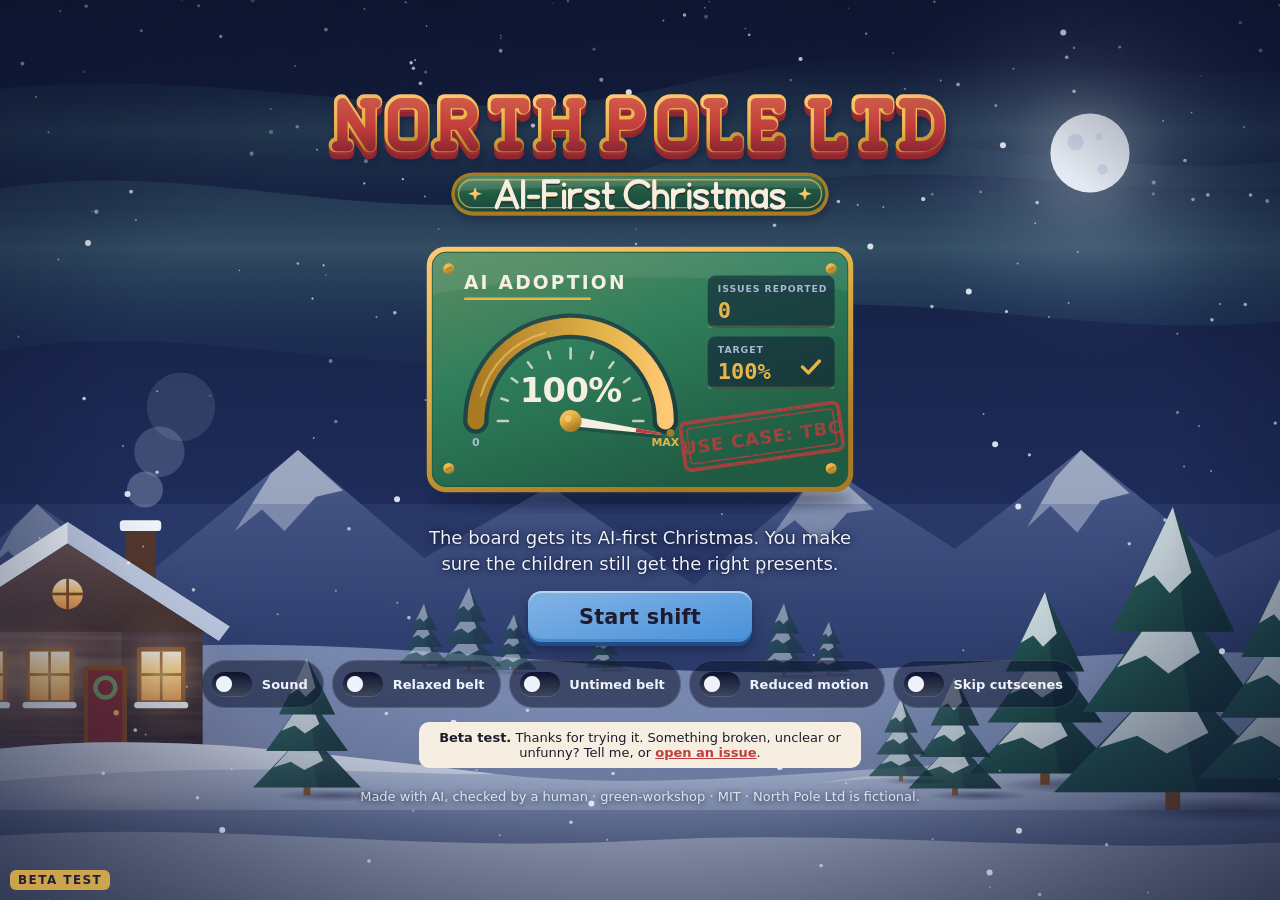
==== commit ff7d15f0: "Light, texture and dress every scene, and fit cutscenes to wide windows A graphics pass over the who" ====
--- a/index.html
+++ b/index.html
@@ -320,6 +320,55 @@
 
 /* Why a gift was wrong, under its caption in the report */
 .rs-item .rs-why { display: block; margin-top: 3px; font-weight: 700; font-style: italic; color: var(--pole-red); }
+
+/* ---- Graphics pass: the game screen is one console. The two bays sit in a single steel bezel, and the belt bay is
+   drawn 100 units taller (800x400) so the hopper, the lamp and the gift's tag are inside the picture. ---- */
+body::before {   /* worn paint behind everything in the game; the title screen keeps its night sky */
+  content: ""; position: fixed; inset: 0; z-index: 0; pointer-events: none; opacity: .55;
+  background: var(--fx-mottle, none) 0 0 / 640px 640px;
+  -webkit-mask-image: radial-gradient(ellipse 90% 80% at 50% 30%, #000 20%, transparent 90%); mask-image: radial-gradient(ellipse 90% 80% at 50% 30%, #000 20%, transparent 90%);
+}
+body.on-title::before { display: none; }
+body:not(.on-title) {
+  background:
+    radial-gradient(ellipse 60% 46% at 50% 46%, color-mix(in srgb, var(--lamp-deep) 13%, transparent), transparent 72%),
+    radial-gradient(ellipse 80% 60% at 50% 0%, var(--basement-light), transparent 70%),
+    linear-gradient(180deg, var(--basement) 0%, var(--night-900) 100%);
+  background-color: var(--night-900);
+}
+.belt-panel { aspect-ratio: 800 / 400; }
+.belt-wrap { padding-top: 0; }
+.floor {
+  gap: 8px; padding: 8px 8px 0; border-radius: 22px; align-items: start;
+  background:
+    linear-gradient(180deg, color-mix(in srgb, var(--board) 46%, var(--board-dark)), var(--board-dark) 12%, color-mix(in srgb, var(--board-dark) 62%, var(--night-900)) 100%);
+  box-shadow:
+    inset 0 1.5px 0 color-mix(in srgb, var(--snow) 30%, transparent), inset 0 -2px 0 color-mix(in srgb, var(--night-900) 60%, transparent),
+    0 0 0 1.5px color-mix(in srgb, var(--night-900) 70%, transparent), 0 22px 44px -18px color-mix(in srgb, var(--night-900) 90%, transparent),
+    0 0 70px -20px color-mix(in srgb, var(--lamp) 26%, transparent);
+}
+.belt-panel, .desk-panel { border-radius: 14px; overflow: hidden; background: var(--night-900); }
+.belt-panel::after, .desk-panel::after {   /* the glass: an inner edge and a soft shadow all round */
+  content: ""; position: absolute; inset: 0; border-radius: inherit; pointer-events: none; z-index: 1;
+  box-shadow: inset 0 0 0 1.5px color-mix(in srgb, var(--night-900) 80%, transparent), inset 0 3px 10px color-mix(in srgb, var(--night-900) 70%, transparent), inset 0 0 26px color-mix(in srgb, var(--night-900) 45%, transparent);
+}
+.desk-caption { z-index: 2; }
+.timerbar { left: 2%; right: 2%; bottom: 1px; }
+.floor.spot-desk .desk-panel { transform: none; filter: none; box-shadow: 0 0 0 2px var(--lamp), 0 0 26px color-mix(in srgb, var(--lamp) 55%, transparent); }
+@media (max-width: 760px) {
+  #screen-game .floor { gap: 5px; padding: 5px 5px 5px; border-radius: 16px; }
+  #screen-game .belt-wrap { padding-top: 0; }
+  #screen-game .belt-panel { aspect-ratio: 800 / 470; }   /* a taller bay on a phone: the tag is bigger there */
+  #screen-game .belt-panel, #screen-game .desk-panel { border-radius: 11px; }
+}
+
+/* Title backdrop: the workshop at night, full-bleed behind the title screen (the snow canvas falls in front of it) */
+#titleScene { position: fixed; inset: 0; z-index: 0; display: none; pointer-events: none; }
+body.on-title #titleScene { display: block; }
+#titleScene svg { display: block; width: 100%; height: 100%; }
+#screen-title { background: none; }
+#screen-title .title-strap { text-shadow: 0 1px 10px var(--night-900), 0 0 2px var(--night-900); }
+#screen-title .title-credit { color: var(--snow); opacity: .85; text-shadow: 0 1px 6px var(--night-900); }
 
 /* ---- ui.css ---- */
 /* ui.css: UI chrome that belongs to the world (SPEC §9.8). Look only; layout.css owns the page grid. */
@@ -854,6 +903,8 @@
 .in-fb { transform-box: fill-box; transform-origin: 50% 50%; }
 .in-btn, .in-sq, .in-stsq { transform-box: fill-box; transform-origin: 50% 100%; }
 .in-red .sc-rig { transition: none; }
+.in-red .fx-mote { animation: none; opacity: var(--o, .5); }
+.in-red .fx-breathe { animation: none; }
 
 /* lens: vignette (§9.3) and static grain */
 .in-vig { position: absolute; inset: 0; pointer-events: none; background: radial-gradient(ellipse 78% 72% at 50% 45%, transparent 60%, color-mix(in srgb, var(--night-900) 45%, transparent)); }
@@ -883,6 +934,15 @@
   .in-skip { font-size: .9375rem; }
   .in-hint { max-width: 40%; }
 }
+
+/* Framing: the whole picture always fits. On a window wider than the art (16:10 landscape, 1:2 portrait) the scene keeps its
+   shape in the middle and its side edges melt into the dark, instead of the top and bottom being cropped away. */
+.in-scene.in-l { width: min(100%, 160vh); width: min(100%, 160dvh); margin-inline: auto; }
+.in-scene.in-p { width: min(100%, 52vh); width: min(100%, 52dvh); margin-inline: auto; }
+.in-scene::after { content: ""; position: absolute; inset: 0; pointer-events: none; display: none;
+  background: linear-gradient(90deg, var(--night-900), transparent 5%, transparent 95%, var(--night-900)); }
+@media (min-aspect-ratio: 33/20) { .in-scene.in-l::after { display: block; } }
+@media (min-aspect-ratio: 11/20) and (max-aspect-ratio: 9/10) { .in-scene.in-p::after { display: block; } }
 
 /* ---- cutscene.css ---- */
 /* cutscene.css: the epilogue (.ep-*) and the interlude floor additions
@@ -915,12 +975,75 @@
 @keyframes il-led { 50% { opacity: .25; } }
 @keyframes il-rh { to { transform: rotate(6deg); } }
 
+/* ---------- interlude sets: light, material and dressing (the base il-* look is in ui.css; fx.js bakes the --fx-* tiles) ---------- */
+.il { --k4: color-mix(in srgb,var(--night-900) 46%, transparent); --k7: color-mix(in srgb,var(--night-900) 72%, transparent); --k9: color-mix(in srgb,var(--night-900) 88%, transparent); --l5: color-mix(in srgb,var(--lamp) 50%, transparent); }
+.il-p, .il-set, .il-pool { position: absolute; pointer-events: none; }
+.il-p { overflow: visible; }
+.il-set, .il-pool { inset: 0; width: 100%; height: 100%; }
+/* beat 1: a wooden desk top under one lamp, dark in the far corners */
+.il .il-b1 { background:
+  repeating-linear-gradient(179.3deg, transparent 0 171px, var(--k4) 171px 173px, color-mix(in srgb,var(--lamp) 14%, transparent) 173px 174.5px, transparent 174.5px 177px),
+  var(--fx-wood) 0 0 / 760px 190px,
+  linear-gradient(160deg, color-mix(in srgb,var(--wood) 80%, var(--lamp-deep)), color-mix(in srgb,var(--wood-dark) 82%, var(--basement)) 78%); }
+.il .il-b1::before { content: none; }
+.il .il-b1::after { inset: 0; width: auto; height: auto; border-radius: 0; box-shadow: none; pointer-events: none;
+  background: radial-gradient(ellipse 88% 100% at 22% 14%, transparent 38%, var(--k4) 72%, var(--k9)); }
+.il-pool { background: radial-gradient(ellipse 60% 76% at 22% 16%, color-mix(in srgb,var(--lamp) 62%, transparent), color-mix(in srgb,var(--lamp-deep) 20%, transparent) 48%, transparent 76%); }
+.il-lamp { left: -78px; top: -88px; width: 290px; height: 290px; }
+.il-mug { right: 7%; top: 8%; width: 150px; height: 141px; }
+.il-pen { left: 5%; bottom: 12%; width: 230px; height: 44px; transform: rotate(-24deg); }
+.il .il-memo { box-shadow: 0 1px 0 var(--paper-shade), 5px 8px 10px var(--ui-sh2), 30px 46px 70px var(--k7); }
+.il .il-memo::before { background: linear-gradient(150deg, color-mix(in srgb,var(--lamp) 24%, transparent), transparent 42%, color-mix(in srgb,var(--paper-shade) 55%, transparent) 82%, color-mix(in srgb,var(--board) 26%, transparent)); }
+
+/* beat 2: the basement behind the monitor; a brushed bezel, the screen's glow on the wall and the desk */
+.il .il-b2 { background: var(--night-900); }
+.il .il-desk::before { box-shadow: 0 -16px 24px -8px var(--k7); background:
+  linear-gradient(color-mix(in srgb,var(--lamp) 62%, var(--wood)) 0 2px, transparent 2px),
+  var(--il-sheen, none),
+  radial-gradient(ellipse 30% 110% at 26% 0, var(--l5), transparent 72%),
+  linear-gradient(transparent 20px, var(--k4) 110px, var(--k9) 250px),
+  var(--fx-wood) 0 0 / 680px 170px,
+  linear-gradient(color-mix(in srgb,var(--wood) 84%, var(--lamp-deep)), color-mix(in srgb,var(--wood-dark) 84%, var(--basement)) 60%); }
+.il-only-mon .il-desk { --il-sheen: radial-gradient(ellipse 24% 80% at 50% 0, color-mix(in srgb,var(--snow-shade) 42%, transparent), color-mix(in srgb,var(--good) 14%, transparent) 55%, transparent 76%); }
+.il-mon { position: relative; }
+.il-mon::before { content: ""; position: absolute; z-index: -1; inset: -30% -26% -6%; pointer-events: none;
+  background: radial-gradient(closest-side, color-mix(in srgb,var(--good) 36%, transparent), color-mix(in srgb,var(--night-600) 34%, transparent) 58%, transparent); }
+.il .il-scr { --bz: linear-gradient(150deg, color-mix(in srgb,var(--board) 78%, var(--snow)), var(--board-dark) 42%, color-mix(in srgb,var(--board-dark) 62%, var(--night-900))); border-color: transparent;
+  background:
+    linear-gradient(118deg, color-mix(in srgb,var(--snow) 5%, transparent) 0 24%, transparent 24.4%) padding-box,
+    radial-gradient(ellipse at 30% 20%, color-mix(in srgb,var(--night-600) 70%, var(--night-900)), var(--night-900) 80%) padding-box,
+    linear-gradient(150deg, color-mix(in srgb,var(--board) 60%, transparent), var(--k4)) border-box, var(--fx-brush) border-box, var(--bz) border-box;
+  box-shadow: inset 0 0 0 1px color-mix(in srgb,var(--snow) 8%, transparent), inset 0 0 30px color-mix(in srgb,var(--good) 16%, transparent), 0 0 0 2px color-mix(in srgb,var(--board-dark) 70%, var(--night-900)), 14px 20px 30px var(--ui-sh2); }
+.il .il-neck { background: var(--fx-brush), linear-gradient(90deg, var(--board), var(--board-dark) 62%, color-mix(in srgb,var(--board-dark) 60%, var(--night-900))); }
+.il-note { position: absolute; right: -20px; top: -18px; width: 44px; height: 42px; border-radius: 1px 1px 3px; transform: rotate(7deg); box-shadow: 2px 4px 5px var(--ui-sh2);
+  background: repeating-linear-gradient(transparent 0 9px, color-mix(in srgb,var(--ink-soft) 55%, transparent) 9px 11px) 7px 9px / 28px 22px no-repeat, linear-gradient(160deg, color-mix(in srgb,var(--gold) 72%, var(--board)), color-mix(in srgb,var(--gold-dark) 70%, var(--board-dark))); }
+.il-kit { left: 50%; top: calc(100% - 46px); width: 900px; height: 130px; margin-left: -450px; }
+.il-only-board .il-kit, .il-only-board .il-wn { display: none; }
+.il .il-board { box-shadow: inset 0 2px 6px var(--ui-sh), 0 2px 0 var(--board-dark), 16px 24px 34px var(--k7); }
+
+/* beat 3: the edges of the floor fall away from the lamps */
+.il .il-b3::after { background: radial-gradient(ellipse 80% 78% at 50% 44%, transparent 52%, var(--k7)); }
+
+@media (max-width: 600px) {
+  .il-lamp { left: -96px; top: -104px; width: 230px; height: 230px; }
+  .il-mug { right: -30px; top: 3%; width: 112px; height: 105px; }
+  .il-pen { left: -30px; bottom: 6%; width: 180px; }
+  /* the monitor stands on his desk here too, not at the top of an empty wall */
+  .il-b2.il-only-mon { place-items: center; }
+  .il-only-mon .il-desk { height: auto; transform: translateY(9vh); }
+  .il-only-mon .il-desk::before, .il-only-mon .il-neck { display: block; }
+  .il-kit { top: calc(100% - 30px); width: 580px; height: 84px; margin-left: -290px; }
+  .il-note { right: -8px; top: -14px; width: 34px; height: 32px; }
+}
+
 /* ---------- epilogue ---------- */
 .ep { background: var(--night-900); transition: opacity 450ms var(--ease-in); }
 .ep-end { opacity: 0; }
 .ep-defs { position: absolute; width: 0; height: 0; overflow: hidden; }
 .ep-sc { padding: 0; overflow: hidden; }
 .ep-svg { position: absolute; inset: 0; display: block; width: 100%; height: 100%; }
+.ep-sc::after { content: ""; position: absolute; inset: 0; pointer-events: none; background: radial-gradient(ellipse 82% 80% at 50% 46%, transparent 58%, var(--k7)); }
+.ep-slug { z-index: 1; }
 .ep-tx { font-family: var(--font-ui); }
 .ep-mono { font-family: var(--font-mono); }
 .ep-num { font-variant-numeric: tabular-nums; letter-spacing: -.02em; }
@@ -973,10 +1096,21 @@
   .ep .il-cap { font-size: 1.0625rem; }
 }
 
+/* Framing: the whole picture always fits its box. When the box is wider than the art (16:9 wide, 9:16 narrow) the picture
+   keeps its shape in the middle and its side edges melt into the dark, instead of the top and bottom being cropped away. */
+.ep-sc { container-type: size; }
+.ep-svg { margin: auto; }
+.ep-svg.ep-wd { max-width: calc(100cqh * 1200 / 675); }
+.ep-svg.ep-nr { max-width: calc(100cqh * 450 / 800); }
+.ep-sc::before { content: ""; position: absolute; inset: 0; z-index: 1; pointer-events: none;
+  background: linear-gradient(90deg, var(--night-900), transparent 5%, transparent 95%, var(--night-900)) center / calc(100cqh * 1200 / 675) 100% no-repeat; }
+.ep-sc:has(.ep-nr)::before { background-size: calc(100cqh * 450 / 800) 100%; }
+
 </style>
 </head>
 <body>
 <div id="sprite-host" aria-hidden="true"></div>
+<div id="titleScene" aria-hidden="true"></div>
 <canvas id="snow" aria-hidden="true"></canvas>
 <div id="grain" aria-hidden="true"></div>
 
@@ -1795,6 +1929,210 @@
     if (spec.badge) o += spec.broken ? '<g filter="url(#gi-desat)" opacity=".8">' + badge(String(spec.badge)) + '</g>' : badge(String(spec.badge));
     return o + '</svg>';
   };
+})(window.NP);
+
+})();
+/* ---- fx.js ---- */
+;(function(){
+/* fx.js: shared lighting, atmosphere and material textures for every scene (ids and classes prefixed fx-).
+   Textures are baked once at load on a small canvas and used as SVG pattern fills, so nothing here runs a live
+   filter (SPEC §9.3, §9.9). Light is additive (screen blend); shade is multiplied. Only opacity and transform animate. */
+window.NP = window.NP || {};
+(function (NP) {
+  'use strict';
+
+  function V(n) { return 'var(--' + n + ')'; }
+  function f(n) { return Math.round(n * 10) / 10; }
+  function A(o) { var s = ''; for (var k in o) if (o[k] != null) s += ' ' + k + '="' + o[k] + '"'; return s; }
+  function T(t, o, i) { return '<' + t + A(o || {}) + (i == null ? '/>' : '>' + i + '</' + t + '>'); }
+  function mg(a, b) { a = a || {}; if (b) for (var k in b) a[k] = b[k]; return a; }
+
+  /* ---------- seeded noise ---------- */
+  function rng(seed) { var s = seed || 1; return function () { s = (s * 16807) % 2147483647; return s / 2147483647; }; }
+  // value noise that tiles over a gx-by-gy lattice
+  function lattice(gx, gy, r) {
+    var g = [], i;
+    for (i = 0; i < gx * gy; i++) g.push(r());
+    return function (u, v) {
+      var x = u * gx, y = v * gy, x0 = Math.floor(x), y0 = Math.floor(y), fx = x - x0, fy = y - y0;
+      fx = fx * fx * (3 - 2 * fx); fy = fy * fy * (3 - 2 * fy);
+      var a = g[(y0 % gy) * gx + (x0 % gx)], b = g[(y0 % gy) * gx + ((x0 + 1) % gx)],
+        c = g[((y0 + 1) % gy) * gx + (x0 % gx)], d = g[((y0 + 1) % gy) * gx + ((x0 + 1) % gx)];
+      return a + (b - a) * fx + (c - a) * fy + (a - b - c + d) * fx * fy;
+    };
+  }
+  var DARK = [14, 21, 48], LIGHT = [255, 226, 176];
+  // bake(w, h, fn): fn(u, v, x, y) returns a signed tone, negative = shade, positive = light, magnitude = alpha
+  function bake(w, h, fn) {
+    var c = document.createElement('canvas'), x, y, d, im, i, t, col;
+    c.width = w; c.height = h;
+    var ctx = c.getContext && c.getContext('2d');
+    if (!ctx) return '';
+    im = ctx.createImageData(w, h); d = im.data;
+    for (y = 0; y < h; y++) for (x = 0; x < w; x++) {
+      t = fn(x / w, y / h, x, y); col = t < 0 ? DARK : LIGHT; i = (y * w + x) * 4;
+      d[i] = col[0]; d[i + 1] = col[1]; d[i + 2] = col[2]; d[i + 3] = Math.max(0, Math.min(255, Math.abs(t) * 255));
+    }
+    ctx.putImageData(im, 0, 0);
+    try { return c.toDataURL('image/png'); } catch (e) { return ''; }
+  }
+
+  /* ---------- textures ---------- */
+  var TEX = {
+    // fine print grain: stippled shade and light
+    grain: [160, 160, 160, 160, function () {
+      var r = rng(31);
+      return function () { var v = r() - 0.5; return v * Math.abs(v) * 1.5; };
+    }],
+    // soft blotches for plaster, concrete and painted walls
+    mottle: [256, 256, 512, 512, function () {
+      var a = lattice(4, 4, rng(5)), b = lattice(9, 9, rng(9)), c = lattice(23, 23, rng(13)), r = rng(17);
+      return function (u, v) { return ((a(u, v) - 0.5) * 0.26 + (b(u, v) - 0.5) * 0.18 + (c(u, v) - 0.5) * 0.1) + (r() - 0.5) * 0.05; };
+    }],
+    // long wood grain, running left to right
+    wood: [512, 128, 512, 128, function () {
+      var a = lattice(3, 40, rng(3)), b = lattice(2, 13, rng(7)), w = lattice(5, 3, rng(11)), r = rng(19);
+      return function (u, v) {
+        var vv = (v + (w(u, v) - 0.5) * 0.045 + 1) % 1, t = (a(u, vv) - 0.5) * 0.34 + (b(u, vv) - 0.5) * 0.2;
+        return (t < -0.09 ? t * 1.5 : t) + (r() - 0.5) * 0.035;
+      };
+    }],
+    // brushed metal: finer and fainter than wood
+    brush: [256, 64, 256, 64, function () {
+      var a = lattice(2, 32, rng(23)), r = rng(29);
+      return function (u, v) { return (a(u, v) - 0.5) * 0.22 + (r() - 0.5) * 0.05; };
+    }],
+    // brickwork: four courses, a half-brick offset, every brick its own tone, mortar in the joints
+    brick: [288, 120, 144, 60, function () {
+      var r = rng(41), tone = [], i, m = lattice(6, 4, rng(43));
+      for (i = 0; i < 16; i++) tone.push((r() - 0.5) * 0.3);
+      return function (u, v, x, y) {
+        var row = Math.floor(y / 30), off = row % 2 ? 36 : 0, bx = (x + off) % 288, col = Math.floor(bx / 72), lx = bx % 72, ly = y % 30;
+        if (ly < 3 || lx < 3) return -0.34 + (r() - 0.5) * 0.06;                 // mortar
+        var t = tone[(row * 4 + col) % 16] + (m(u, v) - 0.5) * 0.14 + (r() - 0.5) * 0.07;
+        if (ly < 5.5) t += 0.1;                                                  // top edge catches the light
+        if (ly > 26.5 || lx > 68.5) t -= 0.1;
+        return t;
+      };
+    }],
+    // floorboards: plank joints across wood grain
+    planks: [512, 192, 512, 192, function () {
+      var a = lattice(3, 48, rng(51)), r = rng(53), tone = [], i;
+      for (i = 0; i < 8; i++) tone.push((r() - 0.5) * 0.2);
+      return function (u, v, x, y) {
+        var row = Math.floor(y / 48), ly = y % 48, lx = (x + row * 170) % 256;
+        if (ly < 2.5) return -0.3;
+        if (lx < 2) return -0.24;
+        return tone[(row * 2 + Math.floor(((x + row * 170) % 512) / 256)) % 8] + (a(u, v) - 0.5) * 0.24 + (ly < 5 ? 0.07 : 0) + (r() - 0.5) * 0.03;
+      };
+    }]
+  };
+
+  function gradient(id, radial, o, stops) {
+    var s = '';
+    stops.forEach(function (st) { s += T('stop', { offset: st[0], 'stop-color': st[1], 'stop-opacity': st[2] }); });
+    return T(radial ? 'radialGradient' : 'linearGradient', mg({ id: 'fx-' + id }, o), s);
+  }
+  var VERT = { x1: 0, y1: 0, x2: 0, y2: 1 };
+  var GRADS =
+    gradient('warm', 1, null, [[0, V('lamp'), 0.95], [0.3, V('lamp'), 0.5], [0.65, V('lamp-deep'), 0.16], [1, V('lamp-deep'), 0]]) +
+    gradient('cool', 1, null, [[0, V('snow'), 0.8], [0.4, V('snow-shade'), 0.32], [1, V('night-600'), 0]]) +
+    gradient('green', 1, null, [[0, '#9CF0C0', 0.85], [0.45, V('pole-green'), 0.3], [1, V('pole-green'), 0]]) +
+    gradient('red', 1, null, [[0, V('bad'), 0.8], [0.5, V('pole-red'), 0.25], [1, V('pole-red'), 0]]) +
+    gradient('hot', 1, null, [[0, V('paper'), 1], [0.35, V('lamp'), 0.9], [1, V('lamp'), 0]]) +
+    gradient('beam', 0, VERT, [[0, V('lamp'), 0.62], [0.5, V('lamp'), 0.2], [1, V('lamp-deep'), 0]]) +
+    gradient('beamc', 0, VERT, [[0, V('snow'), 0.42], [0.55, V('snow-shade'), 0.12], [1, V('snow-shade'), 0]]) +
+    gradient('dark', 1, null, [[0, V('night-900'), 0], [0.55, V('night-900'), 0.12], [1, V('night-900'), 0.72]]) +
+    gradient('darkv', 0, VERT, [[0, V('night-900'), 0.6], [0.4, V('night-900'), 0], [0.75, V('night-900'), 0], [1, V('night-900'), 0.55]]) +
+    gradient('fall', 0, VERT, [[0, V('night-900'), 0], [1, V('night-900'), 0.6]]) +
+    gradient('rise', 0, VERT, [[0, V('night-900'), 0.6], [1, V('night-900'), 0]]) +
+    gradient('cast', 1, null, [[0, V('night-900'), 0.62], [0.6, V('night-900'), 0.3], [1, V('night-900'), 0]]);
+
+  var CSS =
+    '.fx-add{mix-blend-mode:screen}.fx-mul{mix-blend-mode:multiply}.fx-soft{mix-blend-mode:soft-light}' +
+    '@keyframes fx-drift{0%{transform:translate(0,0);opacity:0}15%{opacity:var(--o,.6)}85%{opacity:var(--o,.6)}100%{transform:translate(var(--dx,10px),var(--dy,-40px));opacity:0}}' +
+    '@keyframes fx-flick{0%,100%{opacity:1}42%{opacity:.86}47%{opacity:.97}58%{opacity:.8}63%{opacity:1}}' +
+    '@keyframes fx-breathe{0%,100%{opacity:.72}50%{opacity:1}}' +
+    '.fx-mote{animation:fx-drift var(--t,9s) linear infinite;animation-delay:var(--d,0s);opacity:0}' +
+    '.fx-flick{animation:fx-flick 5.3s linear infinite}.fx-breathe{animation:fx-breathe 4.6s ease-in-out infinite}' +
+    '.reduced .fx-mote{animation:none;opacity:var(--o,.5)}.reduced .fx-flick,.reduced .fx-breathe{animation:none}';
+
+  var ready = false;
+  function ensure() {
+    if (ready || document.getElementById('fx-defs')) { ready = true; return; }
+    var pats = '';
+    Object.keys(TEX).forEach(function (k) {
+      var t = TEX[k], url = bake(t[0], t[1], t[4]());
+      if (url) document.documentElement.style.setProperty('--fx-' + k, 'url(' + url + ')');   // the same tiles for CSS backgrounds
+      pats += T('pattern', { id: 'fx-' + k, width: t[2], height: t[3], patternUnits: 'userSpaceOnUse' },
+        url ? T('image', { href: url, width: t[2], height: t[3], preserveAspectRatio: 'none' }) : '');
+      if (k === 'wood' || k === 'brush') pats += T('pattern', { id: 'fx-' + k + 'v', width: t[2], height: t[3], patternUnits: 'userSpaceOnUse', patternTransform: 'rotate(90)' },
+        url ? T('image', { href: url, width: t[2], height: t[3], preserveAspectRatio: 'none' }) : '');
+    });
+    var d = document.createElement('div');
+    d.innerHTML = '<svg id="fx-defs" xmlns="http://www.w3.org/2000/svg" width="0" height="0" aria-hidden="true" focusable="false" ' +
+      'style="position:absolute;width:0;height:0;overflow:hidden"><style>' + CSS + '</style><defs>' + GRADS + pats + '</defs></svg>';
+    (document.body || document.documentElement).appendChild(d.firstChild);
+    ready = true;
+  }
+
+  /* ---------- markup builders (all return SVG strings in the caller's viewBox units) ---------- */
+  // tex('wood', x, y, w, h, opacity, { scale, rotate, clip }): a texture laid over a surface
+  function tex(name, x, y, w, h, op, o) {
+    o = o || {};
+    var at = { x: f(x), y: f(y), width: f(w), height: f(h), fill: 'url(#fx-' + name + ')', opacity: op == null ? 1 : op, 'pointer-events': 'none' };
+    if (o.rx) at.rx = o.rx;
+    if (o.clip) at['clip-path'] = 'url(#' + o.clip + ')';
+    if (o.cls) at['class'] = o.cls;
+    if (!o.scale && !o.vertical) return T('rect', at);
+    // scale the tile (not the surface), or stand the grain upright
+    var k = o.scale || 1;
+    var clip = at['clip-path'];
+    delete at.rx; delete at['clip-path'];
+    if (o.vertical) { at.x = 0; at.y = f(-w / k); at.width = f(h / k); at.height = f(w / k); }
+    else { at.x = 0; at.y = 0; at.width = f(w / k); at.height = f(h / k); }
+    var inner = T('g', { transform: 'translate(' + f(x) + ' ' + f(y) + ')' + (o.vertical ? ' rotate(90)' : '') + ' scale(' + k + ')' }, T('rect', at));
+    return clip ? T('g', { 'clip-path': clip }, inner) : inner;
+  }
+  // texPath('wood', d, opacity): a texture clipped to a path, no clipPath needed
+  function texPath(name, d, op, o) { return T('path', mg({ d: d, fill: 'url(#fx-' + name + ')', opacity: op == null ? 1 : op, 'pointer-events': 'none' }, o)); }
+  // pool(cx, cy, rx, ry, opacity, kind): a pool of light. kind: 'warm' (default) | 'cool' | 'green' | 'red' | 'hot'
+  function pool(cx, cy, rx, ry, op, kind, o) {
+    return T('ellipse', mg({ cx: f(cx), cy: f(cy), rx: f(rx), ry: f(ry), fill: 'url(#fx-' + (kind || 'warm') + ')', opacity: op == null ? 0.6 : op, 'class': 'fx-add', 'pointer-events': 'none' }, o));
+  }
+  // cone(x, y, w0, w1, h, opacity, { skew, cool }): a beam from a lamp at (x, y), w0 wide at the lamp and w1 wide h below it
+  function cone(x, y, w0, w1, h, op, o) {
+    o = o || {};
+    var sk = o.skew || 0;
+    return T('path', { d: 'M' + f(x - w0 / 2) + ' ' + f(y) + 'H' + f(x + w0 / 2) + 'L' + f(x + sk + w1 / 2) + ' ' + f(y + h) + 'H' + f(x + sk - w1 / 2) + 'Z',
+      fill: 'url(#fx-' + (o.cool ? 'beamc' : 'beam') + ')', opacity: op == null ? 0.5 : op, 'class': 'fx-add' + (o.cls ? ' ' + o.cls : ''), 'pointer-events': 'none' });
+  }
+  // bulb(x, y, r): the hot core of a lamp with its bloom
+  function bulb(x, y, r, op) {
+    return T('circle', { cx: f(x), cy: f(y), r: f(r * 3.4), fill: 'url(#fx-warm)', opacity: op == null ? 0.75 : op, 'class': 'fx-add' }) +
+      T('circle', { cx: f(x), cy: f(y), r: f(r), fill: 'url(#fx-hot)' });
+  }
+  // shade(x, y, w, h, opacity): darkens the edges of a room so the lit middle carries the eye
+  function shade(x, y, w, h, op, o) { return T('rect', mg({ x: f(x), y: f(y), width: f(w), height: f(h), fill: 'url(#fx-dark)', opacity: op == null ? 0.8 : op, 'class': 'fx-mul', 'pointer-events': 'none' }, o)); }
+  // fall(x, y, w, h, opacity, up): a straight falloff, dark at the bottom (or at the top when up is true)
+  function fall(x, y, w, h, op, up) { return T('rect', { x: f(x), y: f(y), width: f(w), height: f(h), fill: 'url(#fx-' + (up ? 'rise' : 'fall') + ')', opacity: op == null ? 0.6 : op, 'class': 'fx-mul', 'pointer-events': 'none' }); }
+  // cast(cx, cy, rx, ry, opacity, rotate): a soft cast shadow on a wall or floor
+  function cast(cx, cy, rx, ry, op, rot) {
+    return T('ellipse', { cx: f(cx), cy: f(cy), rx: f(rx), ry: f(ry), fill: 'url(#fx-cast)', opacity: op == null ? 0.6 : op, 'class': 'fx-mul', transform: rot ? 'rotate(' + rot + ' ' + f(cx) + ' ' + f(cy) + ')' : null, 'pointer-events': 'none' });
+  }
+  // motes(x, y, w, h, n, seed, { r, dx, dy, t }): dust drifting in a beam. Still, and fewer, with reduced motion.
+  function motes(x, y, w, h, n, seed, o) {
+    o = o || {};
+    var r = rng(seed || 3), s = '', i;
+    for (i = 0; i < n; i++) {
+      var rad = (o.r || 1.6) * (0.5 + r()), t = (o.t || 9) * (0.7 + r() * 0.8);
+      s += T('circle', { cx: f(x + r() * w), cy: f(y + r() * h), r: f(rad), fill: V('lamp'), 'class': 'fx-mote fx-add',
+        style: '--o:' + f(0.25 + r() * 0.5) + ';--dx:' + f((r() - 0.5) * (o.dx || 30)) + 'px;--dy:' + f(-(o.dy || 36) * (0.4 + r())) + 'px;--t:' + f(t) + 's;--d:' + f(-r() * t) + 's' });
+    }
+    return T('g', { 'class': 'fx-motes', 'pointer-events': 'none' }, s);
+  }
+
+  NP.fx = { ensure: ensure, tex: tex, texPath: texPath, pool: pool, cone: cone, bulb: bulb, shade: shade, fall: fall, cast: cast, motes: motes, rng: rng };
 })(window.NP);
 
 })();
@@ -2006,6 +2344,82 @@
     return '<svg class="ico ico-' + name + '" viewBox="0 0 24 24" width="24" height="24" fill="currentColor" aria-hidden="true" focusable="false" xmlns="http://www.w3.org/2000/svg">' + b + '</svg>';
   };
   art.symbols = Object.keys(ICONS);
+
+  // ---- Title backdrop: the workshop at night, under an aurora. Full-bleed behind the title screen (ids ui-ts-*).
+  // The middle is kept calm for the logo and buttons; the workshop and the pines sit out at the sides.
+  art.titleScene = function () {
+    var FX = NP.fx, W = 1600, H = 1000, s = '', seed = 77, i;
+    if (FX) FX.ensure();
+    function rnd() { seed = (seed * 16807) % 2147483647; return seed / 2147483647; }
+    function f(n) { return Math.round(n * 10) / 10; }
+    function mix(a, b, p) { return 'color-mix(in srgb,var(--' + a + ') ' + p + '%,var(--' + b + '))'; }
+    function P(d, fill, x) { return '<path d="' + d + '" fill="' + fill + '"' + (x || '') + '/>'; }
+    function pool(cx, cy, rx, ry, op, kind) { return FX ? FX.pool(cx, cy, rx, ry, op, kind) : ''; }
+    function pine(x, y, h, dim) {
+      var w = h * 0.4, p = '<ellipse cx="' + f(x + w * 0.5) + '" cy="' + y + '" rx="' + f(w * 1.1) + '" ry="' + f(h * 0.045) + '" fill="url(#ui-ts-ao)"/>' +
+        '<rect x="' + f(x - h * 0.025) + '" y="' + f(y - h * 0.1) + '" width="' + f(h * 0.05) + '" height="' + f(h * 0.1) + '" fill="var(--wood-dark)"/>';
+      for (var k = 0; k < 3; k++) {
+        var ty = y - h * 0.06 - k * h * 0.27, tw = w * (1 - k * 0.24), top = ty - h * 0.42;
+        p += P('M' + f(x - tw) + ' ' + f(ty) + 'L' + f(x) + ' ' + f(top) + 'L' + f(x + tw) + ' ' + f(ty) + 'Z', 'url(#ui-ts-pine)') +
+          P('M' + f(x) + ' ' + f(top) + 'L' + f(x + tw) + ' ' + f(ty) + 'H' + f(x + tw * 0.2) + 'Z', 'var(--night-900)', ' opacity=".28"') +
+          P('M' + f(x - tw * 0.62) + ' ' + f(ty - h * 0.15) + 'L' + f(x) + ' ' + f(top) + 'L' + f(x + tw * 0.3) + ' ' + f(ty - h * 0.2) + 'L' + f(x - tw * 0.05) + ' ' + f(ty - h * 0.13) + 'L' + f(x - tw * 0.3) + ' ' + f(ty - h * 0.19) + 'Z', 'var(--snow)', ' opacity=".8"');
+      }
+      return '<g' + (dim ? ' opacity="' + dim + '"' : '') + '>' + p + '</g>';
+    }
+    var defs = '<defs>' +
+      '<linearGradient id="ui-ts-sky" x1="0" y1="0" x2="0" y2="1">' + sp('0', 'var(--night-900)') + sp('.5', mix('night-600', 'night-900', 62)) + sp('.8', 'var(--night-600)') + sp('1', mix('night-600', 'snow-shade', 72)) + '</linearGradient>' +
+      '<linearGradient id="ui-ts-aur" x1="0" y1="0" x2="0" y2="1">' + sp('0', '#8DF0C2', '0') + sp('.45', '#8DF0C2', '.5') + sp('.8', 'var(--pole-green)', '.2') + sp('1', 'var(--pole-green)', '0') + '</linearGradient>' +
+      '<linearGradient id="ui-ts-snow" x1="0" y1="0" x2="0" y2="1">' + sp('0', mix('snow-shade', 'snow', 70)) + sp('1', mix('night-600', 'snow-shade', 62)) + '</linearGradient>' +
+      '<linearGradient id="ui-ts-far" x1="0" y1="0" x2="0" y2="1">' + sp('0', mix('night-600', 'snow-shade', 70)) + sp('1', mix('night-600', 'night-900', 80)) + '</linearGradient>' +
+      '<linearGradient id="ui-ts-pine" x1=".1" y1="0" x2=".9" y2="1">' + sp('0', mix('pole-green', 'night-600', 62)) + sp('1', mix('pole-green-dark', 'night-900', 55)) + '</linearGradient>' +
+      '<linearGradient id="ui-ts-wall" x1=".1" y1="0" x2=".9" y2="1">' + sp('0', mix('wood', 'night-600', 48)) + sp('1', mix('wood-dark', 'night-900', 44)) + '</linearGradient>' +
+      '<linearGradient id="ui-ts-win" x1="0" y1="0" x2="0" y2="1">' + sp('0', 'var(--paper)') + sp('.4', 'var(--lamp)') + sp('1', 'var(--lamp-deep)') + '</linearGradient>' +
+      '<radialGradient id="ui-ts-ao">' + sp('0', 'var(--night-900)', '.5') + sp('1', 'var(--night-900)', '0') + '</radialGradient>' +
+      '<radialGradient id="ui-ts-vig" cx=".5" cy=".42" r=".75">' + sp('.5', 'var(--night-900)', '0') + sp('1', 'var(--night-900)', '.6') + '</radialGradient></defs>';
+    s += '<rect width="' + W + '" height="' + H + '" fill="url(#ui-ts-sky)"/>';
+    // stars, thinning towards the horizon
+    for (i = 0; i < 110; i++) { var sy = rnd() * rnd() * 620; s += '<circle cx="' + f(rnd() * W) + '" cy="' + f(sy) + '" r="' + f(0.7 + rnd() * 1.7) + '" fill="var(--snow)" opacity="' + f(0.25 + rnd() * 0.6) + '"/>'; }
+    // aurora: two soft curtains, breathing slowly
+    s += '<g class="fx-add"><path class="fx-breathe" d="M-40 250C240 120 520 300 800 190C1080 90 1360 250 1640 150V330C1360 420 1080 280 800 370C520 470 240 300 -40 430Z" fill="url(#ui-ts-aur)" opacity=".42"/>' +
+      '<path class="fx-breathe" style="animation-delay:-2.3s" d="M-40 120C300 40 560 170 860 90C1160 20 1400 120 1640 60V190C1400 250 1160 150 860 220C560 300 300 180 -40 250Z" fill="url(#ui-ts-aur)" opacity=".26"/></g>';
+    // moon with its halo
+    s += pool(1300, 170, 230, 230, 0.5, 'cool') + '<circle cx="1300" cy="170" r="44" fill="var(--snow)"/><circle cx="1284" cy="158" r="9" fill="var(--snow-shade)" opacity=".35"/><circle cx="1314" cy="188" r="6" fill="var(--snow-shade)" opacity=".3"/><circle cx="1310" cy="152" r="4" fill="var(--snow-shade)" opacity=".25"/>';
+    // far range with snow caps, then haze
+    s += P('M-20 700L130 560L250 640L420 500L560 620L700 540L860 650L1010 520L1150 610L1290 500L1440 620L1620 540V760H-20Z', 'url(#ui-ts-far)') +
+      P('M420 500L470 545L440 552L405 590L380 566L350 590L390 526Z', 'var(--snow)', ' opacity=".5"') + P('M1010 520L1060 566L1030 570L1000 604L972 578L945 598L980 548Z', 'var(--snow)', ' opacity=".5"') +
+      P('M1290 500L1344 548L1312 556L1286 592L1256 562L1230 586L1262 530Z', 'var(--snow)', ' opacity=".5"') + P('M130 560L172 600L146 606L120 634L98 612L80 628L104 586Z', 'var(--snow)', ' opacity=".45"') +
+      '<rect y="560" width="' + W + '" height="220" fill="' + mix('night-600', 'snow-shade', 80) + '" opacity=".3"/>';
+    // back hill, with a far stand of pines
+    s += P('M-20 760C240 690 520 720 800 742C1080 764 1340 700 1620 736V1000H-20Z', mix('snow-shade', 'night-600', 62));
+    [[560, 742, 70], [610, 746, 92], [660, 748, 64], [960, 752, 80], [1010, 750, 58], [760, 745, 52]].forEach(function (p) { s += pine(p[0], p[1], p[2], 0.55); });
+    // the workshop, lit from inside, on the left
+    var bx = 14, by = 836;
+    s += pool(bx + 150, by + 20, 330, 90, 0.5) + '<ellipse cx="' + (bx + 160) + '" cy="' + (by + 4) + '" rx="210" ry="16" fill="url(#ui-ts-ao)"/>';
+    s += '<rect x="' + (bx + 214) + '" y="' + (by - 250) + '" width="34" height="80" fill="' + mix('wood-dark', 'night-900', 60) + '"/><rect x="' + (bx + 208) + '" y="' + (by - 258) + '" width="46" height="12" rx="4" fill="var(--snow)"/>';
+    [[236, -292, 20, 0.34], [252, -334, 28, 0.24], [276, -384, 38, 0.15]].forEach(function (p) { s += '<circle cx="' + (bx + p[0]) + '" cy="' + (by + p[1]) + '" r="' + p[2] + '" fill="var(--snow-shade)" opacity="' + p[3] + '"/>'; });
+    s += '<rect x="' + bx + '" y="' + (by - 150) + '" width="300" height="150" fill="url(#ui-ts-wall)"/>' + (FX ? FX.tex('wood', bx, by - 150, 300, 150, 0.5) : '') +
+      '<rect x="' + (bx + 210) + '" y="' + (by - 150) + '" width="90" height="150" fill="var(--night-900)" opacity=".28"/>';
+    s += P('M' + (bx - 30) + ' ' + (by - 140) + 'L' + (bx + 150) + ' ' + (by - 256) + 'L' + (bx + 330) + ' ' + (by - 140) + 'L' + (bx + 318) + ' ' + (by - 124) + 'L' + (bx + 150) + ' ' + (by - 232) + 'L' + (bx - 18) + ' ' + (by - 124) + 'Z', 'var(--snow)') +
+      P('M' + (bx + 150) + ' ' + (by - 256) + 'L' + (bx + 330) + ' ' + (by - 140) + 'L' + (bx + 318) + ' ' + (by - 124) + 'L' + (bx + 150) + ' ' + (by - 232) + 'Z', 'var(--snow-shade)', ' opacity=".7"') +
+      P('M' + (bx - 2) + ' ' + (by - 134) + 'L' + (bx + 150) + ' ' + (by - 232) + 'L' + (bx + 302) + ' ' + (by - 134) + 'Z', 'url(#ui-ts-wall)') +
+      '<circle cx="' + (bx + 150) + '" cy="' + (by - 176) + '" r="17" fill="url(#ui-ts-win)"/><rect x="' + (bx + 148.5) + '" y="' + (by - 193) + '" width="3" height="34" fill="var(--wood-dark)"/><rect x="' + (bx + 133) + '" y="' + (by - 177.5) + '" width="34" height="3" fill="var(--wood-dark)"/>';
+    [[34, 0], [108, 0], [232, 0]].forEach(function (w) {
+      var wx = bx + w[0], wy = by - 112;
+      s += '<rect x="' + (wx - 5) + '" y="' + (wy - 5) + '" width="54" height="64" rx="3" fill="var(--wood-dark)"/><rect x="' + wx + '" y="' + wy + '" width="44" height="54" fill="url(#ui-ts-win)"/>' +
+        '<rect x="' + (wx + 20.5) + '" y="' + wy + '" width="3" height="54" fill="var(--wood-dark)"/><rect x="' + wx + '" y="' + (wy + 24) + '" width="44" height="3" fill="var(--wood-dark)"/>' +
+        '<rect x="' + (wx - 8) + '" y="' + (wy + 56) + '" width="60" height="7" rx="3.5" fill="var(--snow)"/>' + pool(wx + 22, wy + 27, 70, 76, 0.55);
+    });
+    s += '<rect x="' + (bx + 168) + '" y="' + (by - 96) + '" width="48" height="96" rx="4" fill="var(--wood-dark)"/><rect x="' + (bx + 173) + '" y="' + (by - 91) + '" width="38" height="91" fill="' + mix('pole-red', 'night-900', 62) + '"/>' +
+      '<circle cx="' + (bx + 204) + '" cy="' + (by - 44) + '" r="3" fill="var(--gold)"/><circle cx="' + (bx + 192) + '" cy="' + (by - 72) + '" r="11" fill="none" stroke="' + mix('pole-green', 'lamp', 70) + '" stroke-width="5"/>';
+    // front snow, drifts and near pines
+    s += P('M-20 850C200 800 430 836 640 860C900 890 1180 820 1620 846V1000H-20Z', 'url(#ui-ts-snow)') +
+      P('M-20 850C200 800 430 836 640 860C520 862 300 838 -20 880Z', 'var(--snow)', ' opacity=".55"') + P('M1620 846C1400 826 1180 842 1000 870C1200 852 1420 848 1620 872Z', 'var(--snow)', ' opacity=".4"');
+    s += pool(bx + 190, by + 40, 280, 60, 0.42);
+    s += pine(1250, 872, 210) + pine(1392, 900, 330) + pine(1520, 880, 250) + pine(1150, 884, 130, 0.9) + pine(430, 884, 150, 0.9) + pine(1090, 868, 90, 0.8);
+    s += P('M-20 940C260 900 520 950 800 934C1080 918 1340 960 1620 926V1000H-20Z', mix('snow', 'snow-shade', 60)) + '<rect y="900" width="' + W + '" height="100" fill="' + mix('night-600', 'night-900', 60) + '" opacity=".25"/>';
+    s += '<rect width="' + W + '" height="' + H + '" fill="url(#ui-ts-vig)"/>';
+    return '<svg viewBox="0 0 ' + W + ' ' + H + '" preserveAspectRatio="xMidYMax slice" xmlns="http://www.w3.org/2000/svg" aria-hidden="true" focusable="false">' + defs + s + '</svg>';
+  };
 })(window.NP);
 
 })();
@@ -2016,6 +2430,7 @@
 window.NP = window.NP || {};
 (function (NP) {
   'use strict';
+  var FX = NP.fx;   // shared light and texture (fx.js loads first)
 
   /* ---------- tiny helpers ---------- */
   function reduced() { return document.documentElement.classList.contains('reduced'); }
@@ -2125,18 +2540,20 @@
     '.reduced .sc-rig{transition:none}.reduced .sc-fade{transition:opacity 120ms}' +
     '.sc-txt{font-family:var(--font-ui);font-weight:700}' +
     '.sc-script{font-family:"Segoe Print","Bradley Hand","Noteworthy","Marker Felt","Chalkboard SE",var(--font-ui);font-weight:400}' +
-    '.sc-off{opacity:0}';
+    '.sc-off{opacity:0}' +
+    '@media (max-width:760px){.sc-ceil{transform:translateY(-70px)}}';
 
   function ensureDefs() {
+    FX.ensure();
     if (document.getElementById('sc-defs')) return;
     var d = document.createElement('div');
     d.innerHTML = '<svg id="sc-defs" xmlns="http://www.w3.org/2000/svg" width="0" height="0" aria-hidden="true" focusable="false" ' +
       'style="position:absolute;width:0;height:0;overflow:hidden"><style>' + CSS + '</style><defs>' + DEFS + '</defs></svg>';
     (document.body || document.documentElement).appendChild(d.firstChild);
   }
-  function mountSVG(el, vb, inner, cls) {
+  function mountSVG(el, vb, inner, cls, par) {
     ensureDefs();
-    el.innerHTML = '<svg xmlns="http://www.w3.org/2000/svg" class="sc-svg ' + cls + '" viewBox="' + vb + '" preserveAspectRatio="xMidYMid meet" aria-hidden="true" focusable="false">' + inner + '</svg>';
+    el.innerHTML = '<svg xmlns="http://www.w3.org/2000/svg" class="sc-svg ' + cls + '" viewBox="' + vb + '" preserveAspectRatio="' + (par || 'xMidYMid meet') + '" aria-hidden="true" focusable="false">' + inner + '</svg>';
     return el.firstChild;
   }
   function measure(t, str) {
@@ -2161,12 +2578,31 @@
     for (var bx = x + 70; bx < x + w; bx += 170) s += rect(bx, y - 2, 8, h + 4, 2, 'url(#sc-metald)');
     return s;
   }
-  function wallBase(w) {
-    return rect(0, 0, w, 300, 0, 'url(#sc-wall)') + rect(0, 0, w, 262, 0, 'url(#sc-brick)', { opacity: 0.32 }) +
-      pipeH(0, 8, w, 11) + pipeH(0, 24, w, 7);
-  }
-  function haze(w) { return rect(0, 0, w, 300, 0, M('night-600', 'basement', 50), { opacity: 0.3 }) + rect(0, 120, w, 142, 0, 'url(#sc-haze)'); }
-  function floor(w) { return rect(0, 262, w, 38, 0, 'url(#sc-floor)') + rect(0, 262, w, 2, 0, V('basement-light'), { opacity: 0.5 }); }
+  // basement wall from y0 down to the floor: paint, brickwork with every brick its own tone, damp blotches,
+  // the ceiling's shadow, and two service pipes. k scales the bricks (the desk bay is drawn in larger units).
+  function wallBase(w, y0, k, noCeil) {
+    y0 = y0 || 0;
+    return rect(0, y0, w, 300 - y0, 0, 'url(#sc-wall)') + FX.tex('brick', 0, y0, w, 262 - y0, 0.5, { scale: k || 1 }) + FX.tex('mottle', 0, y0, w, 262 - y0, 0.55) + (noCeil ? '' : ceil(w, y0));
+  }
+  function ceil(w, y0) {
+    return rect(0, y0 - 80, w, 89, 0, M('basement', 'night-900', 35)) + rect(0, y0 + 9, w, 30, 0, 'url(#sc-aov)') +
+      pipeH(0, y0 + 17, w, 11) + rect(0, y0 + 28, w, 5, 0, V('night-900'), { opacity: 0.22 }) + pipeH(0, y0 + 35, w, 7);
+  }
+  function haze(w, y0) { y0 = y0 || 0; return rect(0, y0, w, 300 - y0, 0, M('night-600', 'basement', 50), { opacity: 0.16 }) + rect(0, 120, w, 142, 0, 'url(#sc-haze)', { opacity: 0.8 }); }
+  function floor(w) {
+    return rect(0, 262, w, 38, 0, 'url(#sc-floor)') + FX.tex('mottle', 0, 262, w, 38, 0.9) + rect(0, 262, w, 2, 0, V('basement-light'), { opacity: 0.6 }) +
+      rect(0, 264, w, 7, 0, 'url(#sc-aov)', { opacity: 0.5 });
+  }
+  // pendant work lamp: cord, enamel shade, hot bulb. Its beam is drawn by the caller, behind the actors.
+  function pendant(x, y, top, sc) {
+    sc = sc || 1;
+    return rect(x - 1, top, 2, y - top - 22 * sc, 0, M('board-dark', 'night-900', 60)) +
+      g({ transform: 'translate(' + x + ' ' + y + ') scale(' + sc + ')' },
+        rect(-5, -27, 10, 7, 2, 'url(#sc-metald)') +
+        lit('M-25 0C-25-13-15-21 0-21C15-21 25-13 25 0Z', 'url(#sc-green)', null, 1.3) + path('M6-20C17-17 25-11 25 0H13C13-8 10-15 6-20Z', V('night-900'), { opacity: 0.25 }) +
+        ell(0, 0, 25, 4.6, M('lamp', 'paper', 70)) + ell(0, 0.5, 17, 3, V('paper'))) +
+      FX.bulb(x, y + 2 * sc, 7 * sc, 0.8);
+  }
   function tick(s) { return line('M' + -9 * s + ' ' + 1 * s + 'L' + -3 * s + ' ' + 7 * s + 'L' + 9 * s + ' ' + -6 * s, V('ink'), 4.4 * s); }
   function cross(s) { return line('M' + -7 * s + ' ' + -7 * s + 'L' + 7 * s + ' ' + 7 * s + 'M' + 7 * s + ' ' + -7 * s + 'L' + -7 * s + ' ' + 7 * s, V('ink'), 4.4 * s); }
   function plate(x, y, w, h) { return lit(rr(x, y, w, h, 8), 'url(#sc-gold)', null, 1.4) + path(rr(x + 2.5, y + 2.5, w - 5, h - 5, 6), 'url(#sc-plate)'); }
@@ -2193,21 +2629,44 @@
   }
 
   function beltMarkup() {
-    var s = wallBase(800);
-    // vertical pipe with valve, caged work lamp (key light, upper left)
-    s += rect(248, 0, 13, 224, 0, 'url(#sc-pipev)') + rect(246, 150, 17, 8, 2, 'url(#sc-metald)');
+    // The bay is drawn above the engine's 800x300 gift lane, so the hopper, the lamp and the gift's tag sit inside the picture:
+    // 100 units more on a wide screen, 170 on a phone (where the tag is taller). YT is the top of the art; the ceiling group
+    // sits at Y0 and CSS lifts it to YT on a phone.
+    var Y0 = -100, YT = -170;
+    var s = wallBase(800, YT, 1, true);
+    // vertical pipe with valve
+    s += rect(248, YT, 13, 224 - YT, 0, 'url(#sc-pipev)') + rect(246, 150, 17, 8, 2, 'url(#sc-metald)') + rect(246, Y0 + 46, 17, 8, 2, 'url(#sc-metald)');
     s += path('M254.5 94m-14 0a14 14 0 1 0 28 0a14 14 0 1 0-28 0Zm5 0a9 9 0 1 1 18 0a9 9 0 1 1-18 0Z', 'url(#sc-pipe)', { 'fill-rule': 'evenodd' }) +
       rect(253, 80, 3, 28, 1, V('board-dark')) + rect(240.5, 92.5, 28, 3, 1, V('board-dark'));
-    s += haze(800);
-    s += ell(520, 96, 360, 210, 'url(#sc-glow)', { opacity: 0.3 }) + ell(330, 34, 170, 120, 'url(#sc-glow)', { opacity: 0.2 });
-    s += rect(329, 0, 2, 30, 0, V('board-dark')) + circ(330, 40, 10, V('lamp')) + circ(330, 40, 22, 'url(#sc-glow)', { opacity: 0.8 }) +
-      line('M321 33Q330 26 339 33M320 40H340M321 47Q330 54 339 47M330 30V50', V('board-dark'), 1.6) + rect(323, 26, 14, 6, 2, 'url(#sc-metald)');
-    s += floor(800);
+    // the board's slide, taped up down here as a poster (kept dim: it is set dressing)
+    s += g({ transform: 'rotate(-2.5 196 -22)', opacity: 0.9 },
+      rect(162, -46, 74, 58, 2, V('night-900'), { opacity: 0.35 }) +
+      rect(160, -49, 74, 58, 2, M('paper', 'basement', 46)) + rect(160, -49, 74, 58, 2, 'url(#sc-shadel)', { opacity: 0.5 }) +
+      txt(168, -8, 30, 'AI', { fill: M('night-600', 'basement', 60), style: 'font-weight:900' }) +
+      line('M204 -3C219 -3 225 -17 226 -29', M('gold-dark', 'basement', 70), 3) +
+      path('M226 -42l6 12h-12z', M('pole-red', 'basement', 62)) +
+      rect(186, -53, 20, 7, 1, M('paper', 'gold', 60), { opacity: 0.55, transform: 'rotate(4 196 -50)' }));
+    // air grille and wall clock (five to midnight) on the right, cable run from the AI's cabinet
+    s += path(rr(626, -56, 84, 34, 4), 'url(#sc-metald)') + rect(631, -51, 74, 24, 2, V('night-900'), { opacity: 0.55 });
+    for (var gi = 0; gi < 5; gi++) s += rect(633, -48.5 + gi * 4.6, 70, 1.6, 0.8, V('board'), { opacity: 0.55 });
+    s += circ(752, -30, 21.5, V('night-900'), { opacity: 0.35 }) + lit(cd(751, -32, 20), 'url(#sc-metald)', null, 1.2) + circ(751, -32, 16.5, M('paper', 'basement', 52)) +
+      line('M751 -32L745.4 -41.8M751 -32L750.4 -40', V('ink'), 2) + circ(751, -32, 1.8, V('pole-red'));
+    s += line('M676 54C676 16 690 4 690 -22', V('night-900'), 4, { opacity: 0.55 }) + line('M684 54C690 20 700 6 700 -22', V('night-900'), 3, { opacity: 0.4 });
+    // duct from the ceiling into the hopper
+    s += rect(488, YT, 64, 20 - YT, 0, 'url(#sc-pipev)') + rect(497, YT, 5, 20 - YT, 0, V('snow'), { opacity: 0.13 }) +
+      rect(481, Y0 + 46, 78, 9, 3, 'url(#sc-metald)') + rect(481, -30, 78, 9, 3, 'url(#sc-metald)');
+    s += haze(800, YT);
+    // key light: a pendant up and to the left of the hopper. Its beam falls across the belt; dust hangs in it.
+    s += FX.pool(420, 96, 400, 230, 0.34) + FX.cone(330, -6, 46, 440, 268, 0.4, { skew: 46 }) + FX.pool(600, 20, 150, 100, 0.28);
+    s += FX.motes(250, 6, 280, 180, 12, 5, { r: 1.3 });
+    s += pendant(330, -8, YT, 1);
+    s += g({ 'class': 'sc-ceil' }, ceil(800, Y0));
+    s += floor(800) + FX.pool(396, 282, 250, 20, 0.34);
 
     // ---- packing chute (x 0..96) ----
     s += ao(50, 297, 66, 6, 0.55);
     s += lit(rr(-4, 104, 104, 200, 12), 'url(#sc-wood)');
-    s += rect(-4, 104, 104, 200, 0, 'url(#sc-shadel)', { opacity: 0.6 });
+    s += FX.texPath('woodv', rr(-4, 104, 104, 200, 12), 0.7) + rect(-4, 104, 104, 200, 0, 'url(#sc-shadel)', { opacity: 0.6 });
     s += path(rr(12, 122, 76, 116, 9), 'url(#sc-hole)');
     s += path('M12 132Q12 122 22 122H30V238H12Z', V('wood-dark'), { opacity: 0.55 });
     for (var i = 0; i < 6; i++) s += rect(15 + i * 12.4, 123, 10.6, 52 - (i % 2) * 6, 2, M('board-dark', 'night-900', 60), { opacity: 0.75 });
@@ -2216,7 +2675,7 @@
     s += rect(-4, 238, 104, 3, 0, V('lamp'), { opacity: 0.25 });
     s += g({ 'class': 'sc-chglow sc-off' }, ell(50, 180, 66, 96, 'url(#sc-rgood)', { 'class': 'sc-chg-good' }) + ell(50, 180, 66, 96, 'url(#sc-rbad)', { 'class': 'sc-chg-bad' }));
     // sign
-    s += rect(30, 0, 3, 54, 0, V('board-dark')) + rect(128, 0, 3, 54, 0, V('board-dark'));
+    s += rect(30, YT, 3, 54 - YT, 0, V('board-dark')) + rect(128, YT, 3, 54 - YT, 0, V('board-dark'));
     s += plateQuiet(4, 50, 152, 48);
     s += txt(17, 84, 28, 'PACKING', { fill: SIGN_INK, 'letter-spacing': 1, style: 'font-weight:800' });
     // indicator light on the chute's lower panel, clear of the gift lane and the bubble
@@ -2229,7 +2688,7 @@
     // ---- belt ----
     s += ao(450, 288, 390, 12, 0.6);
     [150, 330, 470, 610, 760].forEach(function (x) { s += rect(x, 256, 14, 40, 2, 'url(#sc-metald)') + rect(x - 4, 292, 22, 6, 2, V('board-dark')); });
-    s += lit(rr(92, 220, 712, 40, 6), 'url(#sc-metal)', null, 1.2);
+    s += lit(rr(92, 220, 712, 40, 6), 'url(#sc-metal)', null, 1.2) + FX.texPath('brush', rr(92, 220, 712, 40, 6), 0.8);
     s += rect(92, 220, 712, 4, 0, 'url(#sc-gold)') + rect(92, 224, 712, 8, 0, 'url(#sc-aov)') + rect(92, 254, 712, 6, 0, V('night-900'), { opacity: 0.3 });
     var rolls = '';
     for (var rx = 128; rx < 800; rx += 66) {
@@ -2250,14 +2709,15 @@
     }
     s += g({ 'clip-path': 'url(#sc-beltclip)' }, g({ 'class': 'sc-treads' }, tr));
     s += rect(100, 196, 700, 2.5, 0, V('night-900'), { opacity: 0.4 }) + rect(100, 212.5, 700, 1.5, 0, V('snow'), { opacity: 0.18 });
-    s += ell(480, 205, 300, 12, 'url(#sc-glow)', { opacity: 0.22 });
+    s += FX.pool(450, 205, 250, 13, 0.4);
     s += circ(103, 209, 13.5, 'url(#sc-rubber)') + circ(103, 209, 6, 'url(#sc-metal)') + circ(101, 207, 2, V('snow'), { opacity: 0.4 });
     s += ao(520, 206, 70, 6, 0.35);
 
     // ---- AI hopper (mouth x=520, y≈118) ----
     var h = '';
     h += rect(492, -6, 56, 16, 3, 'url(#sc-pipev)');
-    h += lit(rr(416, -24, 208, 116, 22), 'url(#sc-metal)', null, 2.2);
+    h += lit(rr(416, -24, 208, 116, 22), 'url(#sc-metal)', null, 2.2) + FX.texPath('brush', rr(416, -24, 208, 116, 22), 0.8) +
+      path('M560 -24H602A22 22 0 0 1 624 -2V70A22 22 0 0 1 602 92H560Z', V('night-900'), { opacity: 0.16 });
     h += rect(416, 54, 208, 3, 0, V('board-dark'), { opacity: 0.5 }) + rect(416, 57, 208, 2, 0, V('snow'), { opacity: 0.15 });
     for (var k = 0; k < 8; k++) h += circ(432 + k * 25.5, 66, 2.6, V('board-dark')) + circ(431.4 + k * 25.5, 65.3, 1, V('snow'), { opacity: 0.5 });
     h += lit(rr(482, 10, 76, 38, 8), 'url(#sc-gold)', null, 1.2) + txt(520, 40, 28, 'AI', { 'text-anchor': 'middle', style: 'font-weight:900', 'letter-spacing': 2 });
@@ -2273,12 +2733,13 @@
     h += ell(520, 117, 50, 8, M('board-dark', 'snow', 80)) + ell(520, 117.5, 45, 6, V('night-900'));
     // brain cabinet with the smug screen face
     h += line('M600 40C620 40 630 46 640 56', V('night-900'), 5, { opacity: 0.6 });
-    h += lit(rr(604, 52, 112, 124, 18), 'url(#sc-metal)', null, 2);
+    h += lit(rr(604, 52, 112, 124, 18), 'url(#sc-metal)', null, 2) + FX.texPath('brushv', rr(604, 52, 112, 124, 18), 0.8) +
+      path('M690 52H698A18 18 0 0 1 716 70V158A18 18 0 0 1 698 176H690Z', V('night-900'), { opacity: 0.18 });
     h += rect(612, 166, 96, 4, 2, V('night-900'), { opacity: 0.35 });
     h += circ(698, 66, 5, V('lamp')) + circ(698, 66, 12, 'url(#sc-glow)', { opacity: 0.6 });
     h += circ(620, 66, 2.5, V('board-dark')) + circ(634, 66, 2.5, V('board-dark'));
     h += path(rr(620, 106, 80, 58, 11), 'url(#sc-screen)');
-    h += ell(660, 135, 40, 30, 'url(#sc-glow)', { opacity: 0.22 });
+    h += FX.pool(660, 135, 62, 48, 0.42, null, { 'class': 'fx-add fx-breathe' });
     h += g({ 'class': 'sc-face sc-face-smug sc-fade' },
       path('M638 129A8 8 0 0 0 654 129Z', V('lamp')) + path('M666 129A8 8 0 0 0 682 129Z', V('lamp')) +
       line('M637 126L655 128M665 128L683 125', V('lamp'), 2.4) + line('M647 147Q662 153 676 143', V('lamp'), 3.4));
@@ -2288,6 +2749,8 @@
       circ(645, 135, 4.5, V('lamp'), { 'class': 'sc-dot' }) + circ(660, 135, 4.5, V('lamp'), { 'class': 'sc-dot' }) + circ(675, 135, 4.5, V('lamp'), { 'class': 'sc-dot' }));
     h += path('M626 112Q626 109 630 109H662L640 140H626Z', V('snow'), { opacity: 0.07 });
     s += rig('sc-hopper', 520, 60, h);
+    // the room falls away into shadow above and below the lit lane
+    s += g({ 'class': 'sc-ceil' }, FX.fall(0, Y0, 800, 150, 0.7, true)) + FX.fall(0, 244, 800, 56, 0.3);
 
     // ---- barrier (hidden) ----
     var b = '';
@@ -2312,7 +2775,7 @@
 
   NP.scene = NP.scene || {};
   NP.scene.mountBelt = function (el) {
-    var svg = mountSVG(el, '0 0 800 300', beltMarkup(), 'sc-belt');
+    var svg = mountSVG(el, '0 -170 800 470', beltMarkup(), 'sc-belt', 'xMidYMax slice');
     var treads = q(svg, '.sc-treads'), rolls = qa(svg, '.sc-roll').map(function (n) { return { n: n, c: +n.getAttribute('data-c') }; });
     var hop = q(svg, '.sc-hopper'), gear = q(svg, '.sc-gear'), bub = q(svg, '.sc-bubble'), bshape = q(svg, '.sc-bshape'), btxt = q(svg, '.sc-btxt');
     var lamp = q(svg, '.sc-lamp'), chg = q(svg, '.sc-chglow'), bar = q(svg, '.sc-barrier');
@@ -2557,28 +3020,30 @@
   var FC_T = 'translate(252 100) scale(1.16) translate(-262 -104)';
   var LID = { x: 296, y: 146, w: 100, h: 69 };   // laptop lid (back towards us): the newest sticky goes here
   function deskMarkup() {
-    var s = wallBase(400);
-    // high basement window (cool exterior light), left of the lamp
-    s += path(rr(112, 22, 66, 50, 4), 'url(#sc-metald)') + path(rr(117, 26, 56, 42, 2), 'url(#sc-sky)') +
-      path('M117 68V60C122 56 128 58 133 55C140 52 148 57 156 54C162 52 168 56 173 54V68Z', V('snow-shade')) + rect(143.5, 26, 3, 42, 0, 'url(#sc-metald)') +
-      circ(127, 36, 1.3, V('snow')) + circ(160, 42, 1, V('snow')) + circ(136, 31, 1, V('snow'));
-    s += path('M117 70H173L128 262H0Z', V('snow-shade'), { opacity: 0.05 });
+    var s = wallBase(400, -9, 0.75);
+    // high basement window: moonlight outside, snow on the sill, a cool shaft down onto the rejects
+    s += g({ transform: 'translate(-10 0)' }, path(rr(109, 19, 72, 56, 5), V('night-900'), { opacity: 0.4 }) + lit(rr(112, 22, 66, 50, 4), 'url(#sc-metald)', null, 1.2) + path(rr(117, 26, 56, 42, 2), 'url(#sc-sky)') +
+      circ(160, 38, 5.5, V('snow'), { opacity: 0.9 }) + circ(162.5, 36.5, 5, M('night-600', 'night-900', 60)) +
+      path('M117 68V60C122 56 128 58 133 55C140 52 148 57 156 54C162 52 168 56 173 54V68Z', V('snow-shade')) + path('M117 68V62C124 59 130 61 136 59C144 56 150 60 158 58C164 57 169 59 173 58V68Z', V('snow')) +
+      rect(143.5, 26, 3, 42, 0, 'url(#sc-metald)') + rect(117, 45, 56, 2.4, 0, 'url(#sc-metald)') +
+      circ(127, 36, 1.3, V('snow')) + circ(136, 31, 1, V('snow')) + circ(150, 33, 0.9, V('snow')) + circ(124, 52, 1, V('snow'), { opacity: 0.7 }) +
+      path('M109 75H181L183 80H107Z', M('board', 'snow', 70)) + rect(107, 80, 76, 3, 0, V('night-900'), { opacity: 0.4 }));
     s += haze(400);
-    // key light: pendant lamp up and to the left of him; its pool falls down and to the right
-    s += ell(236, 138, 196, 166, 'url(#sc-glow)', { opacity: 0.46 });
-    s += path('M186 26L210 26L398 212L150 212Z', 'url(#sc-cone)', { opacity: 0.42 }) + path('M190 26L206 26L336 212L182 212Z', 'url(#sc-cone)', { opacity: 0.6 });
-    s += rect(197, 0, 2, 11, 0, V('board-dark')) + lit('M182 26C182 16 189 10 198 10C207 10 214 16 214 26Z', 'url(#sc-green)', null, 1.2) +
-      ell(198, 26, 13, 3.4, V('lamp')) + circ(198, 28, 22, 'url(#sc-glow)', { opacity: 0.7 });
+    s += FX.pool(135, 47, 62, 50, 0.5, 'cool') + FX.cone(135, 74, 60, 170, 190, 0.5, { skew: -58, cool: true }) + FX.pool(74, 276, 110, 22, 0.3, 'cool');
+    // key light: pendant lamp up and to the left of him. Its beam falls down and to the right, and he throws a shadow on the wall.
+    s += FX.pool(244, 132, 200, 170, 0.42) + FX.cone(193, 30, 30, 260, 184, 0.5, { skew: 66 }) + FX.motes(190, 50, 150, 130, 8, 9, { r: 1.2 });
+    s += FX.cast(334, 150, 58, 84, 0.5, 12);
+    s += pendant(193, 27, 0, 0.7);
     // REJECTS paper sign (background: kept soft)
-    s += g({ transform: 'translate(-22 -46) rotate(-3 82 98)', opacity: 0.86 }, lit(rr(36, 84, 94, 30, 2), 'url(#sc-paper)', null, 1.2) +
+    s += g({ transform: 'translate(-30 -44) rotate(-3 82 98)', opacity: 0.86 }, lit(rr(36, 84, 94, 30, 2), 'url(#sc-paper)', null, 1.2) +
       rect(74, 79, 16, 9, 1, V('paper-shade'), { opacity: 0.85, transform: 'rotate(8 82 83)' }) +
       txt(83, 106, 17, 'REJECTS', { 'text-anchor': 'middle', 'class': 'sc-txt sc-script', fill: V('ink-soft'), style: 'font-weight:700', 'letter-spacing': 1 }));
     s += floor(400);
     s += ao(100, 293, 40, 9, 0, { 'class': 'sc-pileao' });
     // desk top, then him (chair included), then the desk front
-    s += rect(178, 212, 222, 16, 0, 'url(#sc-desktop)') + rect(178, 212, 222, 4, 0, V('night-900'), { opacity: 0.18 });
+    s += rect(178, 212, 222, 16, 0, 'url(#sc-desktop)') + FX.tex('wood', 178, 212, 222, 16, 0.6) + rect(178, 212, 222, 4, 0, V('night-900'), { opacity: 0.18 }) + FX.pool(270, 219, 120, 9, 0.5);
     s += g({ transform: FC_T }, lit(rr(206, 112, 112, 100, 26), 'url(#sc-metald)', null, 1.4) + rect(218, 124, 88, 4, 2, V('snow'), { opacity: 0.08 }) + fcMarkup());
-    s += rect(178, 228, 222, 2, 0, V('lamp'), { opacity: 0.45 }) + rect(178, 230, 222, 70, 0, 'url(#sc-woodd)') + rect(178, 230, 222, 10, 0, 'url(#sc-aov)') +
+    s += rect(178, 228, 222, 2, 0, V('lamp'), { opacity: 0.45 }) + rect(178, 230, 222, 70, 0, 'url(#sc-woodd)') + FX.tex('wood', 178, 230, 222, 70, 0.75, { scale: 0.7 }) + rect(178, 230, 222, 10, 0, 'url(#sc-aov)') +
       rect(178, 212, 2, 88, 0, V('lamp'), { opacity: 0.3 });
     s += path(rr(206, 246, 84, 44, 5), V('night-900'), { opacity: 0.16 }) + rect(208, 289, 80, 1.5, 0, V('lamp'), { opacity: 0.16 }) + rect(238, 260, 24, 4, 2, V('gold-dark'));
     s += path(rr(304, 246, 84, 44, 5), V('night-900'), { opacity: 0.16 }) + rect(306, 289, 80, 1.5, 0, V('lamp'), { opacity: 0.16 }) + rect(334, 260, 24, 4, 2, V('gold-dark'));
@@ -2589,6 +3054,7 @@
     s += lit(rr(L.x, L.y, L.w, L.h, 7), 'url(#sc-metal)', null, 1.6) + rect(L.x + 2, L.y + L.h - 6, L.w - 4, 5, 0, V('board-dark'), { opacity: 0.6 }) +
       path('M' + (L.x + 8) + ' ' + (L.y + 4) + 'H' + (L.x + 44) + 'L' + (L.x + 24) + ' ' + (L.y + 46) + 'H' + (L.x + 8) + 'Z', V('snow'), { opacity: 0.06 });
     s += ell(L.x + 50, L.y - 2, 58, 10, 'url(#sc-glowc)', { 'class': 'sc-sglow2', opacity: 0.3 });
+    s += FX.fall(0, 232, 400, 68, 0.4) + FX.fall(0, 0, 400, 70, 0.45, true);
     s += mugsMarkup();
     // warm the sticky-note faces (script regular + UI bold) at mount so the first note measures true
     s += T('text', { x: 2, y: 298, 'class': 'sc-script', 'font-size': 4, 'fill-opacity': 0 }, 'why ?') + T('text', { x: 2, y: 298, 'class': 'sc-txt', 'font-size': 4, 'fill-opacity': 0 }, 'why ?');
@@ -2868,11 +3334,37 @@
   function mx(a, b, p) { return 'color-mix(in srgb,var(--' + a + ') ' + p + '%,var(--' + b + '))'; }
   function lg(id, x2, a, b) { return '<linearGradient id="ui-' + id + '" x1="0" y1="0" x2="' + x2 + '" y2="1">' + sp('0', a) + sp('1', b) + '</linearGradient>'; }
   function tx(x, y, s, t, c, ex) { return '<text x="' + x + '" y="' + y + '" text-anchor="middle" font-size="' + s + '" font-weight="800"' + st('fill:var(--' + c + ');font-family:var(--font-ui)') + (ex || '') + '>' + t + '</text>'; }
+  // the shared light and texture layer (fx.js). The promo film builds this file without it, so every call is guarded
+  function fx(n) { var X = NP.fx; return X && X[n] ? X[n].apply(X, [].slice.call(arguments, 1)) : ''; }
+  // soft contact shadow: a radial fade, no live blur
+  function sh(x, y, rx, ry, o) { return El(x, y, rx, ry, 'url(#ui-fsh)', ' opacity="' + (o || 0.8) + '"'); }
+  function prop(cls, vb, inner) { return '<svg class="il-p ' + cls + '" viewBox="0 0 ' + vb + '" xmlns="http://www.w3.org/2000/svg" aria-hidden="true">' + inner + '</svg>'; }
+  // a night window: frame, moonlit glass, snow on the sill
+  function wnd(x, y, w, h, moon) {
+    var fr = mx('board-dark', 'night-900', 50), mxx = x + w * 0.72, my = y + h * 0.3;
+    return Rc(x - 7, y - 7, w + 14, h + 17, 8, fr) + Rc(x - 7, y - 7, w + 14, 2.5, 1, 'snow-shade', '.4') + Rc(x, y, w, h, 4, 'url(#ui-fwn)') +
+      (moon ? Ci(mxx, my, 11, 'snow') + Ci(mxx + 5, my - 3, 10, mx('night-600', 'night-900', 60)) : '') +
+      Pa('M' + x + ' ' + (y + h) + 'v-14q' + w / 4 + ' -10 ' + w / 2 + ' -3t' + w / 2 + ' -5v22Z', 'snow-shade', '.8') + Rc(x + w / 2 - 2.5, y, 5, h, 0, fr) + Rc(x, y + h * 0.48, w, 5, 0, fr);
+  }
   function sp(o, c, a) { return '<stop offset="' + o + '"' + st('stop-color:' + c) + (a ? ' stop-opacity="' + a + '"' : '') + '/>'; }
 
   // Beat 1: the board memo
   function memo(m) {
-    return '<section class="il-beat il-b1" aria-hidden="true"><div class="il-memo">' +
+    // the desk top from above: the lamp in the corner, a mug, a pencil. Shadows fall away from the lamp
+    var set =
+      prop('il-lamp', '260 260', '<circle cx="124" cy="124" r="132" fill="url(#fx-hot)" opacity=".5" class="fx-add"/>' + El(130, 134, 104, 100, 'url(#fx-cast)') +
+        Ln('M-6 -6L74 74', 'gold-dark', 17) + Ln('M-8 -11L70 67', 'gold', 5) + Ci(110, 110, 92, 'pole-green-dark') + Ci(106, 106, 87, 'pole-green') +
+        Pa('M30 96A80 80 0 0 1 100 28A92 92 0 0 0 30 96Z', 'lamp', '.38') + Pa('M186 130A82 82 0 0 1 128 188A96 96 0 0 0 186 130Z', 'night-900', '.3') +
+        Ci(110, 110, 17, 'gold-dark') + Ci(107, 107, 12, 'gold') + Ci(104, 104, 4.5, 'lamp')) +
+      prop('il-mug', '170 160', '<circle cx="42" cy="100" r="46" fill="none" stroke-width="4.5" stroke-dasharray="80 26 130 44" opacity=".15"' + K('night-900') + '/>' +
+        El(92, 94, 68, 62, 'url(#fx-cast)') + Ln('M116 60c32-5 32 32 3 28', 'paper-shade', 13) + Ln('M116 57c28-4 28 22 6 24', 'paper', 4.5) +
+        Ci(72, 70, 52, mx('paper-shade', 'board', 80)) + Ci(70, 68, 50, 'paper') + Ci(72, 70, 43, mx('paper-shade', 'wood-dark', 78)) + Ci(74, 73, 38, mx('wood-dark', 'ink', 58)) +
+        Pa('M46 64A30 30 0 0 1 74 40A38 38 0 0 0 46 64Z', 'lamp', '.5')) +
+      prop('il-pen', '230 44', Rc(12, 19, 208, 18, 9, 'url(#fx-rise)', '.95') + Rc(6, 8, 18, 14, 5, 'hue-pink') + Rc(22, 8, 14, 14, 0, 'gold-dark') + Rc(22, 8, 14, 4.5, 0, 'gold') +
+        Rc(36, 8, 150, 14, 0, 'pole-red') + Rc(36, 8, 150, 4.5, 0, mx('pole-red', 'lamp', 68)) + Rc(36, 17.5, 150, 4.5, 0, 'pole-red-dark') +
+        Pa('M186 8L216 15L186 22Z', 'paper-shade') + Pa('M186 8L216 15H186Z', 'paper', '.75') + Pa('M206 12.7L216 15L206 17.3Z', 'ink')) +
+      '<i class="il-pool fx-add"></i>';
+    return '<section class="il-beat il-b1" aria-hidden="true">' + set + '<div class="il-memo">' +
       '<div class="il-lh"><span class="il-seal" aria-hidden="true">NP</span><span>NORTH POLE LTD · BOARD OFFICE</span></div>' +
       '<div class="il-meta"><span><b>To</b> ' + esc(m.to || 'All workshop staff') + '</span><span><b>From</b> The Board</span></div>' +
       '<h2 class="il-mt">' + esc(m.title) + '</h2><p class="il-mb">' + esc(m.body) + '</p>' +
@@ -2903,13 +3395,50 @@
         '<div class="il-tkh">' + (ret ? ico('sack') + 'CUSTOMER RETURN' : 'CAUGHT IN QA') + '</div>' +
         '<p><b>' + esc(it.id || 'BUG') + ':</b> ' + esc(body) + '<i class="il-st">' + esc(stat) + '</i></p></div>';
     }).join('');
-    return '<section class="il-beat il-b2 ' + (d._part || '') + '" aria-hidden="true"><div class="il-desk">' +
-      '<div class="il-mon"><div class="il-scr">' + scr + '<span class="il-cur"></span></div><div class="il-neck"></div></div>' +
+    return '<section class="il-beat il-b2 ' + (d._part || '') + '" aria-hidden="true">' + den(d._n) + '<div class="il-desk">' +
+      '<div class="il-mon"><div class="il-scr">' + scr + '<span class="il-cur"></span></div><i class="il-note"></i><div class="il-neck"></div></div>' + kit() +
       '<div class="il-board' + size + '"><div class="il-bh"><span class="il-bt">Issues</span>' +
       '<span class="il-cnt il-cq"><i>Caught in </i>QA <b>' + nq + '</b></span>' +
       '<span class="il-cnt il-cr">' + ico('sack') + '<i>Customer </i>return <b>' + nr + '</b></span></div>' +
       '<div class="il-tix">' + (tix || '<p class="il-none">No tickets. Suspiciously quiet.</p>') + '</div></div>' +
       '</div></section>';
+  }
+
+  // The basement behind Father Christmas's desk: the brick, pipes, window and pendant of the desk bay in play. n: portrait framing
+  function den(n) {
+    var W = n ? 400 : 1280, H = n ? 700 : 640, lx = n ? 70 : 232, wx = n ? 262 : 1004, wy = n ? 96 : 92, ww = n ? 104 : 150, wh = n ? 76 : 108, s, i;
+    var pipe = function (y, h) {
+      var p = Rc(0, y, W, h, 0, mx('board', 'night-900', 40)) + Rc(0, y + 1, W, h * 0.3, 0, 'snow', '.13') + Rc(0, y + h * 0.66, W, h * 0.34, 0, 'night-900', '.35');
+      for (i = 90; i < W; i += 230) p += Rc(i, y - 2, 9, h + 4, 2, mx('board-dark', 'night-900', 55));
+      return p;
+    };
+    s = Rc(0, 0, W, H, 0, 'url(#ui-dw)') + fx('tex', 'brick', 0, 0, W, H, 0.5, { scale: n ? 0.66 : 0.9 }) + fx('tex', 'mottle', 0, 0, W, H, 0.55) +
+      Rc(0, 0, W, 16, 0, mx('basement', 'night-900', 30)) + Rc(0, 16, W, 44, 0, 'url(#fx-rise)') + pipe(24, 13) + pipe(45, 7);
+    // high window: moonlight, snow on the sill, a cool shaft down the wall
+    s += '<g class="il-wn">' + wnd(wx, wy, ww, wh, 1) + fx('pool', wx + ww / 2, wy + wh / 2, ww * 1.1, wh * 1.2, 0.5, 'cool') +
+      fx('cone', wx + ww / 2, wy + wh + 10, ww, ww * 2.6, H - wy - wh, 0.42, { skew: n ? -150 : -230, cool: true }) + '</g>';
+    // his wall of notes, lost in the shadows
+    for (i = 0; i < (n ? 4 : 7); i++) {
+      var nx = (n ? 30 : 120) + (i * 67) % (n ? 120 : 250), ny = (n ? 236 : 210) + (i * 43) % (n ? 70 : 150);
+      s += Rc(nx, ny, 30, 28, 1.5, mx(i % 3 ? 'gold' : 'paper-shade', 'basement', 46), 0, ' transform="rotate(' + ((i * 37) % 17 - 8) + ' ' + nx + ' ' + ny + ')"') + Rc(nx + 5, ny + 10, 16, 2, 1, 'night-900', '.3');
+    }
+    // the pendant, up and to the left: its beam falls across the desk. (The board beat hides il-wn: the board hangs where the lamp and window are)
+    s += fx('shade', 0, 0, W, H, 0.85) + Rc(0, H * 0.55, W, H * 0.45, 0, 'url(#fx-fall)', '.6') + fx('pool', lx + (n ? 90 : 150), 290, n ? 220 : 360, 270, 0.42) +
+      '<g class="il-wn">' + fx('cone', lx, 84, 46, n ? 520 : 700, H - 84, 0.46, { skew: n ? 120 : 190 }) + fx('motes', lx - 10, 120, n ? 190 : 300, 280, n ? 6 : 9, 4, { r: 1.5 }) +
+      fx('cast', W / 2 + (n ? 50 : 150), H * 0.52, n ? 170 : 330, n ? 120 : 190, 0.55) +
+      Rc(lx - 1, 0, 2, 50, 0, 'night-900') + '<g transform="translate(' + lx + ' -34) scale(1.9)">' + lampG(0, 1, true) + '</g>' + fx('bulb', lx, 86, 8, 0.85) + '</g>';
+    return '<svg class="il-set" viewBox="0 0 ' + W + ' ' + H + '" preserveAspectRatio="xMidYMid slice" xmlns="http://www.w3.org/2000/svg" aria-hidden="true"><defs>' +
+      lg('dw', '.6', 'var(--basement-light)', mx('basement', 'night-900', 60)) + lg('fwn', '0', 'var(--night-900)', 'var(--night-600)') + '</defs>' + s + '</svg>';
+  }
+  // On his desk: the day's tickets, the keyboard, his glasses, a mug. The desk's back edge is at y = 36
+  function kit() {
+    return prop('il-kit', '900 130',
+      Pa('M92 62H214L230 88H74Z', mx('paper-shade', 'wood', 62)) + Pa('M104 54H226L240 78H88Z', mx('paper', 'wood', 74)) + Pa('M104 54H226L229 59H101Z', mx('pole-red', 'wood', 60)) + Pa('M118 50H238L250 72H104Z', 'paper-shade') + Pa('M118 50H238L241 55H115Z', mx('board', 'paper-shade', 70)) +
+      El(450, 104, 190, 13, 'url(#fx-cast)') + Pa('M318 62H582L604 96H296Z', mx('board-dark', 'night-900', 62)) + Rc(296, 96, 308, 8, 3, mx('board-dark', 'night-900', 30)) + Rc(318, 62, 264, 2, 1, 'snow-shade', '.55') +
+      '<path d="M326 71H576M320 80H582M313 89H589" fill="none" stroke-width="5" stroke-dasharray="15 4" opacity=".5"' + K('board') + '/>' +
+      El(660, 86, 30, 7, 'url(#fx-cast)') + '<path d="M634 80a10 7 0 1 0 20 0a10 7 0 1 0-20 0M660 80a10 7 0 1 0 20 0a10 7 0 1 0-20 0M654 79q3-3 6 0" fill="none" stroke-width="2.6"' + K('gold-dark') + '/>' +
+      El(770, 74, 42, 9, 'url(#fx-cast)') + Ln('M768 28C790 28 790 54 768 52', 'pole-green-dark', 7) + Rc(724, 14, 44, 54, 8, 'pole-green') + Rc(724, 14, 15, 54, 7, 'snow', '.14') + Rc(755, 14, 13, 54, 7, 'night-900', '.22') +
+      El(746, 15, 22, 5.5, mx('pole-green', 'snow', 68)) + El(746, 15.6, 18, 3.8, 'wood-dark'));
   }
 
   // Beat 3: the workshop floor (SVG). Elves: 2 heads tall, round heads, pointed green hood, dot eyes (SPEC §9.4)
@@ -2932,7 +3461,8 @@
     var dark = s === 2 && !b;                   // only a bench nobody takes over goes dark
     var out = dark ? '<g class="il-out"' + st('--od:' + od.toFixed(2) + 's') + '>' : '';
     if (b && s !== 1) s = 1.5;                  // lit, but no elf stays here
-    var glow = El(0, (ly + 362) / 2, (w * 0.62).toFixed(1), (238 - ly) / 2 + 20, 'url(#ui-fg)', st('mix-blend-mode:screen'));
+    var glow = El(0, (ly + 362) / 2, (w * 0.62).toFixed(1), (238 - ly) / 2 + 20, 'url(#ui-fg)', st('mix-blend-mode:screen')) +
+      (lamp ? fx('cone', 0, ly + 62, 20 * k, w * 1.05, 244 - ly, 0.4) : '') + El(0, 304, (w * 0.66).toFixed(1), 20, 'url(#fx-warm)', ' opacity=".34"');
     var top = function (o) { return Rc(-44, 210, 88, 3.5, 1.75, 'lamp', o); };
     var lit = s === 1 || s === 1.5, man = s === 1 ? elf(false, d, hue) : '';
     // a contractor stands behind the robot, so its toy and hammer stay in view, and reaches over it with the spanner
@@ -2942,10 +3472,16 @@
     return '<g transform="translate(' + cx.toFixed(1) + ' 0)">' + (lit ? glow : dark ? out + glow + '</g>' : '') +
       (lamp ? '<path d="M0 ' + (ly - 400) + 'V' + (ly + 44) + '" stroke-width="2"' + K('night-900') + ' opacity=".6"/>' + lampG(ly, k, lit) + (dark ? out + lampG(ly, k, true) + '</g>' : '') : '') +
       // contact shadow + bench
-      El(0, 300, (46 * k).toFixed(1), 7, 'night-900', ' opacity=".4" filter="url(#ui-fb)"') +
+      sh(0, 301, (58 * k).toFixed(1), 11, 0.85) +
       '<g transform="scale(' + k.toFixed(2) + ')" transform-origin="0 300">' + man + bot + reach +
-      Rc(-38, 226, 7, 72, 2, 'wood-dark') + Rc(31, 226, 7, 72, 2, 'wood-dark') + Rc(-44, 210, 88, 20, 4, 'url(#ui-fw)') +
+      Rc(-38, 226, 7, 72, 2, 'wood-dark') + Rc(31, 226, 7, 72, 2, 'wood-dark') + Rc(-44, 210, 88, 20, 4, 'url(#ui-fw)') + fx('tex', 'wood', -44, 210, 88, 20, 0.7, { scale: 0.45 }) +
       top(lit ? '.7' : '.15') + (dark ? out + top('.55') + '</g>' : '') + Rc(-40, 230, 80, 8, 2, 'wood-dark') + '</g></g>';
+  }
+  function boards(y, end) {
+    for (var o = '', bh = 13, sx = 0.7; y < end; y += bh * 4, bh *= 1.3, sx *= 1.16) {
+      o += '<g transform="translate(-900 ' + y.toFixed(1) + ') scale(' + sx.toFixed(2) + ' ' + (bh / 48).toFixed(3) + ')"><rect width="' + Math.ceil(2600 / sx) + '" height="192" fill="url(#fx-planks)" opacity=".46"/></g>';
+    }
+    return o;
   }
   function mv(a, b, c) { return st('--wd:' + a.toFixed(2) + 's;--du:' + b.toFixed(2) + 's;--dx:' + c.toFixed(0) + 'px'); }
   function ci(v, a, b) { return Math.max(a, Math.min(b, Math.round(+v || 0))); }
@@ -3007,13 +3543,22 @@
       lg('fsc', '.5', mx('pole-red', 'lamp', 80), 'var(--pole-red-dark)') +
       lg('fm', '.4', mx('board', 'snow', 70), 'var(--board-dark)') +
       '<radialGradient id="ui-fg">' + sp('0', 'var(--lamp)', '.42') + sp('.55', 'var(--lamp-deep)', '.14') + sp('1', 'var(--lamp-deep)', '0') + '</radialGradient>' +
-      '<filter id="ui-fb" x="-20%" y="-100%" width="140%" height="300%"><feGaussianBlur stdDeviation="3"/></filter></defs>' +
+      '<radialGradient id="ui-fsh">' + sp('0', 'var(--night-900)', '.75') + sp('.55', 'var(--night-900)', '.36') + sp('1', 'var(--night-900)', '0') + '</radialGradient>' +
+      lg('fwn', '0', 'var(--night-900)', 'var(--night-600)') + '</defs>' +
       '<g class="il-cam"' + st('transform-origin:' + W / 2 + 'px ' + Math.round(H * 0.6) + 'px') + '><rect x="-900" y="-600" width="2600" height="' + (floorY + 600) + '" fill="url(#ui-fwall)"/>' +
+      fx('tex', 'brick', -900, -600, 2600, floorY + 600, 0.42, { scale: narrow ? 0.6 : 0.5 }) + fx('tex', 'mottle', -900, -600, 2600, floorY + 600, 0.5) +
+      // tall night windows: moonlit glass, snow on the sill, a cool wash on the brick around them
       wins.map(function (x) {
-        return '<rect x="' + (x - 46) + '" y="' + wy + '" width="92" height="96" rx="8"' + F('night-600') + ' opacity=".5"/><path d="M' + x + ' ' + wy + 'v96M' + (x - 46) + ' ' + (wy + 48) + 'h92" stroke-width="5"' + K('basement') + ' opacity=".7"/>';
+        return El(x, wy + 50, 104, 100, 'url(#fx-cool)', ' opacity=".42"') + wnd(x - 46, wy, 92, 96);
       }).join('') +
+      // the lamps' wash on the wall, the skirting board, then the boards of the floor
+      fx('pool', W / 2, floorY - (narrow ? 90 : 60), W * 0.7, narrow ? 150 : 170, 0.3) + Rc(-900, floorY - 150, 2600, 150, 0, 'url(#fx-fall)', '.55') +
+      Rc(-900, floorY - 11, 2600, 11, 0, mx('wood-dark', 'night-900', 55)) + Rc(-900, floorY - 11, 2600, 1.6, 0, 'lamp-deep', '.3') +
       '<rect x="-900" y="' + floorY + '" width="2600" height="1400" fill="url(#ui-ffl)"/>' +
-      '<path d="M-900 ' + (floorY + 1) + 'H1700" stroke-width="2"' + K('lamp-deep') + ' opacity=".35"/>' +
+      boards(floorY, H + 260) +
+      '<path d="M-900 ' + (floorY + 1) + 'H1700" stroke-width="2"' + K('lamp-deep') + ' opacity=".35"/>' + Rc(-900, floorY + 2, 2600, 16, 0, 'url(#fx-rise)', '.7') +
+      Rc(-900, floorY + (narrow ? 120 : 70), 2600, H - floorY + 200, 0, 'url(#fx-fall)', '.75') +
+      fx('motes', W * 0.08, wy - 10, W * 0.84, 150, narrow ? 8 : 12, 7, { r: narrow ? 1.5 : 1.3 }) +
       out + walk.join('') + dr + '</g></svg></section>';
   }
 
@@ -3045,10 +3590,9 @@
       (contractor ? '' : toy(-12, hue)) + head(0, 0, 'il-head') + '</g>';
   }
   // a laid-off elf, standing, facing right, carrying a cardboard box of desk things; feet at y = 0
-  // a laid-off elf, standing, facing right, carrying a cardboard box of desk things; feet at y = 0
   function walker(hue, tr, sty) {
     var leg = function (x, c) { return '<g class="' + c + '">' + Rc(x, -27, 9, 24, 4, 'pole-green-dark') + Pa('M' + (x - 1) + ' -5h10c5 0 8 2 8 5h-18Z', 'wood-dark') + '</g>'; };
-    return '<g transform="' + tr + '"><g class="il-walk"' + sty + '>' + El(3, 0, 28, 5, 'night-900', ' opacity=".45" filter="url(#ui-fb)"') +
+    return '<g transform="' + tr + '"><g class="il-walk"' + sty + '>' + sh(3, 0, 38, 7.5) +
       '<g class="il-bob">' + leg(-11, 'il-lg1') + leg(3, 'il-lg2') +
       Pa('M-19 -20C-20 -58-12 -82 0 -82S20 -58 19 -20Z', 'url(#ui-fh)') + Pa('M-19 -24C-20 -58-12 -80-2 -82C-10 -72-14 -50-13 -24Z', 'lamp', '.35') +
       '<g transform="translate(2 -256)">' + head(4, 3) + '</g>' +
@@ -3059,11 +3603,10 @@
       Ci(-18, -46, 5.5, 'paper-shade') + Ci(34, -46, 5.5, 'paper-shade') + '</g></g></g>';
   }
   // reindeer, side view facing right, feet at y = 0. Leaving: walking out with a suitcase in its mouth
-  // reindeer, side view facing right, feet at y = 0. Leaving: walking out with a suitcase in its mouth
   function reindeer(go, tr, sty) {
     var leg = function (x, c, far) { return '<g class="' + c + '">' + Rc(x, -50, 8, 48, 4, far ? mx('wood-dark', 'night-900', 70) : 'wood-dark') + Rc(x - 0.5, -7, 9, 7, 2, 'night-900') + '</g>'; };
     var ant = 'M-4 -12C-8 -30-3 -42 7 -50M-6 -28C-15 -31-19 -38-20 -46M1 -40C9 -40 13 -45 15 -51';
-    return '<g transform="' + tr + '"><g class="' + (go ? 'il-walk' : 'il-stay') + '"' + sty + '>' + El(4, 0, 66, 6, 'night-900', ' opacity=".45" filter="url(#ui-fb)"') +
+    return '<g transform="' + tr + '"><g class="' + (go ? 'il-walk' : 'il-stay') + '"' + sty + '>' + sh(4, 0, 82, 9.5) +
       '<g class="il-bob">' + leg(-34, 'il-lg2', 1) + leg(34, 'il-lg1', 1) + El(-52, -70, 9, 7, 'snow') +
       Pa('M30 -84C36 -104 44 -116 56 -126L72 -114C64 -102 56 -88 52 -70Z', 'url(#ui-frd)') +
       Pa('M-50 -62C-52 -86-30 -94 0 -92C26 -94 52 -86 54 -64C56 -46 42 -40 0 -40C-36 -40-50 -44-50 -62Z', 'url(#ui-frd)') +
@@ -3078,7 +3621,6 @@
       '</g></g></g>';
   }
   // drone swarm: hovering, a red light blinking; some carry a parcel
-  // drone swarm: hovering, a red light blinking; some carry a parcel
   function drone(x, y, s, d, gift) {
     var rot = function (cx) { return Rc(cx - 1.5, -11, 3, 7, 0, 'board-dark') + El(cx, -11, 14, 2.6, 'snow', ' class="il-rot" opacity=".4"'); };
     return '<g transform="translate(' + x.toFixed(1) + ' ' + y + ') scale(' + s + ')"><g class="il-hov"' + st('--d:-' + d + 's') + '>' +
@@ -3089,6 +3631,8 @@
   NP.interlude = {
     play: function (el, data, opts) {
       var D = data || {}, m = D.memo || {}, f = D.floor || {}, iss = D.issues || [];
+      var cw = el.clientWidth || window.innerWidth, port = cw < 640 || cw < (el.clientHeight || window.innerHeight) * 0.8;
+      fx('ensure');
       var reduced = !!(opts && opts.reduced) || document.documentElement.classList.contains('reduced');
       var nr = iss.filter(function (x) { return x.kind === 'return'; }).length;
       var here = f.present == null ? f.benches : f.present;
@@ -3109,8 +3653,8 @@
       ];
       var NB = 4;
       el.innerHTML = '<div class="il' + (reduced ? ' il-reduced' : '') + '">' +
-        '<div class="il-stage">' + memo(m) + screen(Object.assign({}, D, { _part: 'il-only-mon' })) +
-        screen(Object.assign({}, D, { _part: 'il-only-board' })) + floor(f, (el.clientWidth || window.innerWidth) < 640, reduced) + '</div>' +
+        '<div class="il-stage">' + memo(m) + screen(Object.assign({}, D, { _part: 'il-only-mon', _n: port })) +
+        screen(Object.assign({}, D, { _part: 'il-only-board', _n: port })) + floor(f, cw < 640, reduced) + '</div>' +
         '<div class="il-foot"><p class="il-cap" aria-hidden="true"></p><p class="sr-only il-sr" aria-live="polite"></p>' +
         '<div class="il-dots" aria-hidden="true"><i></i><i></i><i></i><i></i></div>' +
         '<button type="button" class="keycap keycap-pack il-next">Continue</button>' +
@@ -3202,6 +3746,11 @@
   function lit(d, fl, o, k) { k = k || 2; return Pa(d, V('lamp'), { transform: 'translate(' + -k + ' ' + f(-k * 0.8) + ')', opacity: 0.8 }) + Pa(d, fl, o); }
   function ao(x, y, rx, ry, op) { return E(x, y, rx, ry, u('ao'), { opacity: op || 0.35 }); }
   function glow(x, y, rx, ry, op, cool) { return E(x, y, rx, ry, cool ? u('glowc') : u('glow'), { opacity: op }); }
+  // the shared light and texture layer (fx.js); without it the scenes still draw, just flatter
+  var FX = NP.fx || {}, nil = function () { return ''; }, pool = FX.pool || nil, cone = FX.cone || nil, tex = FX.tex || nil, txp = FX.texPath || nil,
+    cast = FX.cast || nil, shd = FX.shade || nil, fall = FX.fall || nil, motes = FX.motes || nil, bulb = FX.bulb || nil;
+  // a pool without the blend: for the big ambient glows over night sky and dark walls, where it looks the same and paints faster
+  function halo(cx, cy, rx, ry, op, kind, o) { return pool(cx, cy, rx, ry, op, kind, mg({ 'class': null }, o)); }
   var seed = 3;
   function rnd() { seed = (seed * 16807) % 2147483647; return seed / 2147483647; }
   function q(r, s) { return r.querySelector(s); }
@@ -3214,11 +3763,11 @@
   function lg(id, a, b, o) { return T('linearGradient', mg({ id: 'in-' + id, x1: 0.1, y1: 0, x2: 0.9, y2: 1 }, o), T('stop', { offset: 0, 'stop-color': a }) + T('stop', { offset: 1, 'stop-color': b })); }
   function rg(id, c, a) { return T('radialGradient', { id: 'in-' + id }, T('stop', { offset: 0, 'stop-color': c, 'stop-opacity': a }) + T('stop', { offset: 1, 'stop-color': c, 'stop-opacity': 0 })); }
   var DEFS =
-    lg('suit', M('board', 'snow', 84), V('board-dark')) +
-    lg('head', M('board', 'snow', 70), M('board', 'board-dark', 62)) +
+    lg('suit', M('board', 'snow', 80), M('board-dark', 'night-900', 82)) +
+    lg('head', M('board', 'snow', 62), M('board-dark', 'board', 70)) +
     lg('night', V('night-900'), V('night-600'), VERT) +
-    lg('room', M('night-600', 'board-dark', 58), M('night-900', 'board-dark', 72), VERT) +
-    lg('carpet', M('board-dark', 'night-900', 62), V('night-900'), VERT) +
+    lg('room', M('night-600', 'night-900', 62), M('night-900', 'board-dark', 80), VERT) +
+    lg('carpet', M('pole-red-dark', 'night-900', 36), M('night-900', 'pole-red-dark', 88), VERT) +
     lg('tbl', M('wood-dark', 'lamp', 74), M('wood-dark', 'night-900', 52)) +
     lg('tblf', M('wood-dark', 'night-900', 62), V('night-900'), VERT) +
     lg('glass', M('night-600', 'board', 70), M('night-900', 'night-600', 55)) +
@@ -3234,9 +3783,11 @@
     lg('pine', M('pole-green-dark', 'night-600', 60), M('night-900', 'pole-green-dark', 75)) +
     lg('boot', M('ink', 'board-dark', 55), V('ink')) +
     lg('bp', M('good', 'night-600', 42), M('night-600', 'night-900', 62)) +
-    rg('gg', V('pole-green'), 0.75) + rg('fl', V('lamp'), 1);
+    rg('gg', V('pole-green'), 0.75) + rg('fl', V('lamp'), 1) +
+    T('clipPath', { id: 'in-ctl' }, Pa('M140 598H1460L1520 668H80Z')) + T('clipPath', { id: 'in-ctp' }, Pa('M330 620H570L880 1400H20Z'));
   function ensureDefs(root) {
     if (NP.scene && NP.scene.fcArt) NP.scene.fcArt();   // makes sure the shared sc-* defs exist
+    if (FX.ensure) FX.ensure();
     if (NP.icons && NP.icons.sprite && !document.getElementById('g-giftbox')) {
       var s = document.createElement('div'); s.style.cssText = 'position:absolute;width:0;height:0;overflow:hidden'; s.innerHTML = NP.icons.sprite; root.appendChild(s);
     }
@@ -3264,13 +3815,14 @@
     var lo = o.tall ? 420 : 0, cx = o.cx || 0, ck = o.ck || 1;
     var body = 'M-62 ' + lo + 'V-116C-62-146-44-160 0-160C44-160 62-146 62-116V' + lo + 'Z';
     var b = lit(body, 'url(#in-suit)', null, 2.6) +
-      Pa('M26-157C48-153 62-142 62-116V' + lo + 'H36C42-50 40-118 26-157Z', V('night-900'), O(0.22)) +
+      Pa('M26-157C48-153 62-142 62-116V' + lo + 'H36C42-50 40-118 26-157Z', V('night-900'), O(0.3)) +
+      Pa('M-62-116C-62-144-46-158-16-160C-40-150-50-136-50-112V' + lo + 'H-62Z', V('lamp'), O(0.14)) + Pa('M56-136C60-130 62-124 62-116V' + lo + 'H58Z', V('snow-shade'), O(0.3)) +
       Pa('M-20-158L0-100L20-158Z', u('paper')) + Pa('M-6-153H6L9-114L0-101L-9-114Z', M('night-600', 'pole-red-dark', 70)) +
       Pa('M-34-154L-3-97L-20-160Z', M('board', 'snow', 70)) + Pa('M34-154L3-97L20-160Z', M('board-dark', 'night-900', 75)) +
       E(0, -157, 30, 6, V('night-900'), O(0.28));
     var h = lit(el(0, -198, 34, 40), 'url(#in-head)', null, 2.4) +
       E(-12, -216, 11, 6.5, V('snow'), { opacity: 0.32, transform: 'rotate(-32 -12 -216)' }) +
-      E(4, -168, 22, 5, V('snow-shade'), O(0.14));
+      Pa('M18-232C38-218 40-180 18-164C30-180 31-216 18-232Z', V('snow-shade'), O(0.42)) + E(4, -168, 22, 5, V('snow-shade'), O(0.14));
     var back = at(x, y, s, G({ 'class': 'in-mb' }, b + G({ 'class': 'in-mh', 'data-dir': o.dir || 1 }, h)));
     var hand = function (hx, hy, rx, ry) { return E(hx, hy, rx, ry, 'url(#in-head)') + E(hx - rx * 0.3, hy - ry * 0.35, rx * 0.4, ry * 0.25, V('snow'), O(0.25)); };
     var sleeve = 'M-60-128C-66-98-48-76-22-80L-18-98C-34-100-42-112-42-130Z';
@@ -3357,25 +3909,33 @@
     });
   }
   function stars(W, y0, y1, n) { var s = ''; for (var i = 0; i < n; i++) s += C(rnd() * W, y0 + rnd() * (y1 - y0), 0.8 + rnd() * 2, V('snow'), { opacity: f(0.25 + rnd() * 0.6) }); return s; }
-  function pendant(x, y, op) {
-    return glow(x, y + 60, 300, 230, op || 0.32) + R(x - 1.5, -10, 3, y + 10, 0, V('board-dark')) +
-      lit('M' + (x - 46) + ' ' + (y + 30) + 'C' + (x - 40) + ' ' + y + ' ' + (x + 40) + ' ' + y + ' ' + (x + 46) + ' ' + (y + 30) + 'Z', u('gold'), null, 1.4) +
-      E(x, y + 30, 40, 7, V('lamp')) + glow(x, y + 34, 70, 30, 0.8);
+  // pendant lamp: its beam (h tall, w wide at the foot), the halo on the wall behind, the brass shade and the hot bulb
+  function pendant(x, y, op, h, w, sk, g) {
+    return (h ? cone(x, y + 30, 84, w, h, op || 0.4, { skew: sk }) : '') + halo(x, y + 50, 250, 190, 0.4) + R(x - 1.5, -10, 3, y + 10, 0, V('board-dark')) +
+      lit('M' + (x - 46) + ' ' + (y + 30) + 'C' + (x - 40) + ' ' + y + ' ' + (x + 40) + ' ' + y + ' ' + (x + 46) + ' ' + (y + 30) + 'Z', u(g ? 'green' : 'gold'), null, 1.4) +
+      Pa('M' + (x + 12) + ' ' + (y + 8) + 'C' + (x + 34) + ' ' + (y + 12) + ' ' + (x + 44) + ' ' + (y + 20) + ' ' + (x + 46) + ' ' + (y + 30) + 'H' + (x + 22) + 'Z', V('night-900'), O(0.25)) +
+      E(x, y + 30, 40, 7, V('lamp')) + bulb(x, y + 32, 10, 0.8);
   }
   function cityWin(x, y, w, h) {
-    var s = Pa(rr(x, y, w, h, 6), M('board-dark', 'night-900', 60)) + R(x + 8, y + 8, w - 16, h - 16, 3, 'url(#in-night)');
-    seed = 41;
-    for (var i = 0; i < 4; i++) {
+    var fr = M('board-dark', 'night-900', 60), s = lit(rr(x, y, w, h, 6), fr, null, 1.6) + R(x + 8, y + 8, w - 16, h - 16, 3, 'url(#in-night)'), i;
+    seed = 41 + x;
+    // far skyline in haze, then the near blocks
+    for (i = 0; i < 3; i++) s += R(x + 8 + (w - 16) * i / 3, y + h * (0.42 + rnd() * 0.2), (w - 16) / 3, h * 0.6, 0, M('night-600', 'snow-shade', 90), O(0.55));
+    s += R(x + 8, y + h * 0.4, w - 16, h * 0.6 - 8, 0, u('haze'), O(0.6));
+    for (i = 0; i < 4; i++) {
       var bw = w * (0.18 + rnd() * 0.2), bx = x + 8 + rnd() * (w - 16 - bw), bh = h * (0.25 + rnd() * 0.35);
       s += R(bx, y + h - 8 - bh, bw, bh, 0, 'url(#in-glassd)');
       for (var j = 0; j < 5; j++) s += R(bx + 6 + rnd() * (bw - 16), y + h - 8 - bh + 10 + rnd() * (bh - 26), 6, 9, 1, V('lamp'), O(0.55));
     }
-    return s + R(x + 8, y + 8, w - 16, h - 16, 3, V('night-600'), O(0.25)) + Pa('M' + (x + 20) + ' ' + (y + 8) + 'h' + w * 0.3 + 'L' + (x + 8) + ' ' + (y + h * 0.6) + 'V' + (y + 30) + 'Z', V('snow'), O(0.06));
+    return s + R(x + 8, y + 8, w - 16, h - 16, 3, V('night-600'), O(0.16)) + Pa('M' + (x + 20) + ' ' + (y + 8) + 'h' + w * 0.3 + 'L' + (x + 8) + ' ' + (y + h * 0.6) + 'V' + (y + 30) + 'Z', V('snow'), O(0.07)) +
+      R(x + 8, y + h * 0.34, w - 16, 7, 0, fr) + R(x + 8, y + h * 0.34 + 7, w - 16, 3, 0, V('night-900'), O(0.3)) + halo(x + w / 2, y + h * 0.82, w * 0.7, h * 0.3, 0.2, 'cool') +
+      R(x - 8, y + h - 5, w + 16, 12, 3, M('board', 'night-900', 55)) + R(x - 8, y + h - 5, w + 16, 2.5, 1, V('snow-shade'), O(0.4));
   }
   function slide(x, y, w, h) {
     var cx = x + w * 0.66, by = y + h * 0.8;
-    return ao(x + w / 2, y + h + 10, w * 0.5, 10, 0.35) + lit(rr(x, y, w, h, 10), M('board-dark', 'night-900', 60), null, 1.6) +
-      Pa(rr(x + 12, y + 12, w - 24, h - 24, 5), 'url(#in-lbox)') + R(x + 12, y + 12, w - 24, h - 24, 5, V('night-600'), O(0.22)) + glow(x + w / 2, y + h / 2, w * 0.6, h * 0.6, 0.18, 1) +
+    return halo(x + w / 2, y + h / 2, w * 0.86, h * 1.05, 0.5, 'cool') + ao(x + w / 2, y + h + 10, w * 0.5, 10, 0.35) + lit(rr(x, y, w, h, 10), M('board-dark', 'night-900', 60), null, 1.6) +
+      Pa(rr(x + 12, y + 12, w - 24, h - 24, 5), 'url(#in-lbox)') + R(x + 12, y + 12, w - 24, h - 24, 5, V('night-600'), O(0.08)) + glow(x + w * 0.45, y + h * 0.42, w * 0.5, h * 0.55, 0.5, 1) +
+      R(x + 12, y + 12, w - 24, h - 24, 5, u('shadel'), O(0.3)) +
       Tx(x + w * 0.07, y + h * 0.72, h * 0.5, 'AI', { fill: V('night-600'), style: 'font-weight:900;letter-spacing:-.02em' }) +
       Ln('M' + f(x + w * 0.42) + ' ' + f(by) + 'C' + f(cx) + ' ' + f(by + 4) + ' ' + f(x + w * 0.8) + ' ' + f(by - 10) + ' ' + f(x + w * 0.88) + ' ' + f(y + h * 0.3), V('gold-dark'), h * 0.035) +
       // drawn rocket riding the curve
@@ -3389,35 +3949,49 @@
   var NAMES = ['CHAIR', 'MEMBER 2', 'MEMBER 3', 'MEMBER 4', 'MEMBER 5'];
   function boardroom(c, o) {
     o = o || {};
-    var s = '', P = c.P, m;
+    var s = '', P = c.P, m, i, W0 = P ? 0 : -300, W1 = P ? 900 : 2200, wall = P ? 680 : 720;
+    // back wall: painted plaster in tall panels, deep in the corners
+    s += R(W0, 0, W1, wall, 0, 'url(#in-room)') + tex('mottle', W0, 0, W1, wall, 0.6);
+    for (i = W0 + 24; i < W0 + W1; i += 236) s += R(i, 0, 5, wall - 160, 0, V('night-900'), O(0.22)) + R(i + 5, 0, 2, wall - 160, 0, V('snow-shade'), O(0.07));
+    s += R(W0, wall - 160, W1, 8, 0, V('night-900'), O(0.3)) + R(W0, wall - 152, W1, 2, 0, V('snow-shade'), O(0.08)) + R(W0, wall - 150, W1, 150, 0, V('night-900'), O(0.2));
     if (!P) {
-      s += R(-300, 0, 2200, 720, 0, 'url(#in-room)') + glow(240, 60, 700, 420, 0.22) + cityWin(960, 90, 196, 470) + cityWin(1172, 90, 196, 470) + cityWin(1384, 90, 196, 470);
-      s += R(-300, 560, 2200, 8, 0, V('night-900'), O(0.2)) + R(-300, 690, 2200, 14, 0, M('board-dark', 'night-900', 70));
+      s += cityWin(960, 90, 196, 470) + cityWin(1172, 90, 196, 470) + cityWin(1384, 90, 196, 470) + halo(1270, 320, 560, 460, 0.16, 'cool');
+      s += R(-300, 690, 2200, 14, 0, M('board-dark', 'night-900', 70));
       if (!o.noSlide) s += slide(330, 96, 570, 330);
-      s += pendant(1250, 150);
-      s += R(-300, 0, 2200, 720, 0, V('night-600'), O(0.1));
-      s += R(-300, 700, 2200, 600, 0, 'url(#in-carpet)') + R(-300, 700, 2200, 3, 0, V('lamp'), O(0.12));
+      s += cast(152, 352, 130, 120, 0.45) + lit(rr(54, 232, 172, 204, 6), M('gold-dark', 'night-900', 72), null, 1.6) + R(66, 244, 148, 180, 3, M('board-dark', 'night-900', 40)) +
+        E(140, 316, 29, 34, M('board', 'night-900', 42)) + Pa('M86 424C86 372 108 356 140 356S194 372 194 424Z', M('board', 'night-900', 32)) + R(66, 244, 148, 180, 3, u('shadel'), O(0.45));
+      s += pendant(170, 150, 0.32, 440, 520, 40) + pendant(1250, 150, 0.34, 440, 520, -20);
+      // carpet, with moonlight from the windows laid across it
+      s += R(-300, 700, 2200, 900, 0, 'url(#in-carpet)') + tex('grain', -300, 700, 2200, 900, 0.55, { scale: 1.5 }) + R(-300, 700, 2200, 3, 0, V('lamp'), O(0.12));
+      [1058, 1270, 1482].forEach(function (x) { s += cone(x, 706, 150, 250, 250, 0.3, { skew: -190, cool: true }); });
+      s += shd(-400, -260, 2400, 1700, 0.85, { 'class': null });
       m = members([[300, 614, 1, NAMES[0]], [470, 614, 1, NAMES[1]], [640, 614, 1, NAMES[2]], [810, 614, 1, NAMES[3]], [980, 614, 1, NAMES[4]]].map(function (a) { a.push({ dir: 1 }); return a; }));
       s += m.b;
       s += o.fc ? fc(1250, 622, 1.38, { chair: true }) : at(1250, 622, 1.38, G({ transform: 'translate(-262 -201)' }, lit(rr(206, 112, 112, 100, 26), u('metald'), null, 1.4)));
-      s += ao(800, 744, 800, 30, 0.7);
+      s += ao(800, 744, 800, 30, 0.8);
       [150, 1420].forEach(function (lx) { s += R(lx, 720, 34, 100, 6, 'url(#in-tblf)') + ao(lx + 17, 822, 40, 6, 0.6); });
-      s += Pa('M140 598H1460L1520 668H80Z', 'url(#in-tbl)') + E(420, 626, 170, 12, V('lamp'), O(0.16)) + E(800, 626, 170, 12, V('lamp'), O(0.16)) + E(1180, 626, 170, 12, V('lamp'), O(0.16)) +
-        R(80, 668, 1440, 62, 0, 'url(#in-tblf)') + R(80, 667, 1440, 3, 0, V('lamp'), O(0.4)) + Pa('M140 598H1460L1462 601H138Z', V('lamp'), O(0.3));
+      // the table: polished wood that takes the lamps, the slide and the windows
+      s += Pa('M140 598H1460L1520 668H80Z', 'url(#in-tbl)') + tex('wood', 80, 598, 1440, 70, 0.7, { scale: 1.7, clip: 'in-ctl' }) +
+        (o.noSlide ? '' : Pa('M338 598H892L912 668H322Z', V('snow'), O(0.06))) + Pa('M966 598H1150L1130 668H930ZM1178 598H1362L1352 668H1152Z', V('snow-shade'), O(0.06)) +
+        pool(240, 632, 330, 40, 0.75) + pool(1240, 632, 330, 40, 0.75) + pool(740, 634, 420, 30, 0.22);
+      [300, 470, 640, 810, 980].forEach(function (x) { s += cast(x + 16, 616, 84, 13, 0.55); });
+      s += R(80, 668, 1440, 62, 0, 'url(#in-tblf)') + tex('wood', 80, 668, 1440, 62, 0.5, { scale: 1.7 }) + R(80, 667, 1440, 3, 0, V('lamp'), O(0.45)) + Pa('M140 598H1460L1462 601H138Z', V('lamp'), O(0.3));
       s += m.f;
     } else {
-      s += R(0, 0, 900, 680, 0, 'url(#in-room)') + cityWin(30, 110, 150, 470) + cityWin(720, 110, 150, 470);
+      s += cityWin(30, 110, 150, 470) + cityWin(720, 110, 150, 470) + halo(105, 330, 250, 380, 0.22, 'cool') + halo(795, 330, 250, 380, 0.22, 'cool');
       if (!o.noSlide) s += slide(205, 70, 490, 300);
-      s += pendant(260, 440, 0.3) + pendant(640, 440, 0.3);
-      s += R(0, 0, 900, 680, 0, V('night-600'), O(0.1)) + R(0, 660, 900, 1140, 0, 'url(#in-carpet)');
+      s += R(0, 660, 900, 1400, 0, 'url(#in-carpet)') + tex('grain', 0, 660, 900, 1400, 0.55, { scale: 1.5 }) + shd(-80, -160, 1060, 2200, 0.85, { 'class': null });
+      s += pendant(260, 440, 0.34, 330, 420, 60) + pendant(640, 440, 0.34, 330, 420, -60);
       s += o.fc ? fc(450, 642, 1.25, { chair: true }) : at(450, 642, 1.25, G({ transform: 'translate(-262 -201)' }, lit(rr(206, 112, 112, 100, 26), u('metald'), null, 1.4)));
-      s += ao(450, 1420, 470, 40, 0.6) + Pa('M330 620H570L880 1400H20Z', 'url(#in-tbl)') + Pa('M330 620H570L572 624H328Z', V('lamp'), O(0.4)) +
-        E(450, 760, 60, 90, V('lamp'), O(0.1)) + E(450, 1100, 120, 170, V('lamp'), O(0.08)) +
-        R(20, 1400, 860, 70, 0, 'url(#in-tblf)') + R(20, 1399, 860, 3, 0, V('lamp'), O(0.4));
+      s += ao(450, 1420, 470, 40, 0.7) + Pa('M330 620H570L880 1400H20Z', 'url(#in-tbl)') + tex('wood', 20, 620, 860, 780, 0.7, { vertical: true, scale: 2.2, clip: 'in-ctp' }) +
+        Pa('M330 620H570L572 624H328Z', V('lamp'), O(0.4)) + (o.noSlide ? '' : Pa('M350 624H550L590 760H310Z', V('snow'), O(0.05))) +
+        pool(450, 830, 300, 190, 0.6) + pool(450, 1180, 420, 230, 0.3) +
+        R(20, 1400, 860, 70, 0, 'url(#in-tblf)') + tex('wood', 20, 1400, 860, 70, 0.5, { scale: 1.7 }) + R(20, 1399, 860, 3, 0, V('lamp'), O(0.4));
       // shot from the end of the table: far to near, alternating sides; the chair sits nearest
       var D = [[0.1, -1, 4], [0.28, 1, 3], [0.46, -1, 2], [0.62, 1, 1], [0.8, -1, 0]];
       var list = D.map(function (d) {
         var y = 620 + 780 * d[0], sc = 0.55 + 0.7 * d[0], ex = d[1] < 0 ? 330 - 310 * d[0] - 18 * sc : 570 + 310 * d[0] + 18 * sc;
+        s += cast(ex - d[1] * 50 * sc, y + 18, 96 * sc, 16 * sc, 0.5);
         return [ex, y + 10, f(sc), NAMES[d[2]], { dir: -d[1], cx: d[1] < 0 ? 96 : -96, ck: 1.35 }];
       });
       m = members(list);
@@ -3438,44 +4012,67 @@
   /* =====================================================================
      SCENES (landscape viewBox 1600x1000, portrait 900x1800; captions sit over the bottom ~18%)
      ===================================================================== */
+  function rot(a, x, y) { return { transform: 'rotate(' + a + ' ' + f(x) + ' ' + f(y) + ')' }; }
+  // the aurora: two soft green ribbons low in the sky
+  function aurora(W, y) { return halo(W * 0.3, y, W * 0.56, 150, 0.5, 'green', rot(-9, W * 0.3, y)) + halo(W * 0.74, y - 110, W * 0.44, 110, 0.4, 'green', rot(7, W * 0.74, y - 110)); }
+  function pine(x, y, h) {
+    var w = h * 0.42, s = cast(x + w * 0.7, y + 4, w * 1.3, 14, 0.5) + ao(x, y, w * 0.8, 10, 0.5) + R(x - 8, y - 30, 16, 32, 3, V('wood-dark'));
+    for (var i = 0; i < 3; i++) { var ty = y - 20 - i * h * 0.28, tw = w * (1 - i * 0.24); s += lit('M' + (x - tw) + ' ' + ty + 'L' + x + ' ' + (ty - h * 0.42) + 'L' + (x + tw) + ' ' + ty + 'Z', 'url(#in-pine)', null, 2.4) + Pa('M' + x + ' ' + (ty - h * 0.42) + 'L' + (x + tw) + ' ' + ty + 'H' + (x + tw * 0.2) + 'Z', V('night-900'), O(0.34)) + Pa('M' + (x - tw * 0.5) + ' ' + (ty - h * 0.2) + 'L' + x + ' ' + (ty - h * 0.42) + 'L' + (x + tw * 0.16) + ' ' + (ty - h * 0.26) + 'L' + (x - tw * 0.1) + ' ' + (ty - h * 0.18) + 'Z', V('snow'), O(0.7)) + E(x - tw * 0.5, ty - 3, tw * 0.3, 5, V('snow'), O(0.5)); }
+    return s;
+  }
+
   // 1. Cold open: snowy night, the camera drops to the glass office block
   function s1(c) {
     var P = c.P, W = c.W, bx = P ? 450 : 800, bw = P ? 400 : 440, top = P ? 640 : 400, gy = P ? 1380 : 915, D = P ? 900 : 700;
     seed = 7;
+    var mx = P ? 170 : 1215, mY = P ? 330 : 200;
+    // sky: stars, a low aurora behind the ridge, the moon
     var l0 = R(-200, -1300, W + 400, 1300 + c.H, 0, 'url(#in-night)') + stars(W, -1250, top + 80, P ? 70 : 90) +
-      glow(W * 0.78, -540, 220, 220, 0.3, 1) + C(W * 0.78, -540, 44, V('snow')) + C(W * 0.78 + 14, -548, 38, M('snow', 'snow-shade', 30));
+      aurora(W, top - 40) +
+      halo(W * 0.5, top + 150, W * 0.8, 260, 0.3, 'cool') +
+      halo(mx, mY, 230, 230, 0.5, 'cool') + C(mx, mY, 44, V('snow')) + C(mx + 13, mY - 8, 39, M('night-600', 'night-900', 42));
     var my = gy - (P ? 330 : 300);
     var l1 = Pa('M-100 ' + (my + 150) + 'L' + W * 0.08 + ' ' + (my - 10) + 'L' + W * 0.17 + ' ' + (my + 80) + 'L' + W * 0.27 + ' ' + (my - 50) + 'L' + W * 0.38 + ' ' + (my + 90) + 'L' + W * 0.48 + ' ' + my + 'L' + W * 0.57 + ' ' + (my + 80) + 'L' + W * 0.68 + ' ' + (my - 40) + 'L' + W * 0.79 + ' ' + (my + 70) + 'L' + W * 0.89 + ' ' + (my - 20) + 'L' + (W + 100) + ' ' + (my + 110) + 'V' + (c.H + 200) + 'H-100Z', 'url(#in-ice)') +
-      R(-100, my - 60, W + 200, c.H, 0, V('night-600'), O(0.4));
+      Pa('M' + W * 0.27 + ' ' + (my - 50) + 'L' + W * 0.31 + ' ' + (my + 2) + 'L' + W * 0.255 + ' ' + (my - 8) + 'L' + W * 0.23 + ' ' + (my + 2) + 'ZM' + W * 0.68 + ' ' + (my - 40) + 'L' + W * 0.725 + ' ' + (my + 6) + 'L' + W * 0.675 + ' ' + (my - 4) + 'L' + W * 0.65 + ' ' + (my - 8) + 'Z', V('snow'), O(0.5)) +
+      R(-100, my - 60, W + 200, c.H, 0, V('night-600'), O(0.4)) + R(-100, my + 30, W + 200, 300, 0, u('haze'));
     var l2 = '';
     (P ? [[10, 180, 360], [120, 120, 250], [700, 130, 300], [800, 140, 420]] : [[60, 170, 300], [210, 130, 220], [330, 150, 380], [1150, 140, 340], [1290, 160, 250], [1440, 150, 400]]).forEach(function (b) {
       var y = gy - b[2];
       l2 += R(b[0], y, b[1], b[2] + 80, 0, 'url(#in-glassd)') + R(b[0], y - 6, b[1], 8, 3, V('snow-shade'), O(0.7));
-      for (var i = 0; i < 6; i++) l2 += R(b[0] + 12 + rnd() * (b[1] - 34), y + 20 + rnd() * (b[2] - 40), 12, 16, 2, V('lamp'), O(0.6));
+      l2 += R(b[0], y, 7, b[2], 0, V('snow-shade'), O(0.14)) + R(b[0] + b[1] * 0.7, y, b[1] * 0.3, b[2], 0, V('night-900'), O(0.3));
+      for (var i = 0; i < 7; i++) l2 += R(b[0] + 12 + rnd() * (b[1] - 34), y + 20 + rnd() * (b[2] - 40), 12, 16, 2, V(i % 3 ? 'lamp' : 'lamp-deep'), O(f(0.35 + rnd() * 0.4)));
     });
-    l2 += R(-100, gy - 460, W + 200, 600, 0, V('night-600'), O(0.28));
+    var tx = P ? 826 : 1515, ty = gy - (P ? 420 : 400);
+    l2 += R(tx - 2, ty - 50, 4, 50, 0, V('board-dark')) + G({ 'class': 'fx-breathe' }, halo(tx, ty - 52, 46, 46, 0.9, 'red') + C(tx, ty - 52, 4.5, V('bad')));
+    l2 += R(-100, gy - 460, W + 200, 600, 0, V('night-600'), O(0.24)) + R(-100, gy - 260, W + 200, 300, 0, u('haze')) + halo(bx, gy - 60, W * 0.6, 230, 0.2);
     var x0 = bx - bw / 2, win = '', cols = P ? 5 : 6, cw = (bw - 40) / cols;
     for (var r = 0; top + 50 + r * 64 < gy - 70; r++) for (var k = 0; k < cols; k++) {
-      var on = rnd() > 0.28;
-      win += R(x0 + 24 + k * cw, top + 44 + r * 64, cw - 16, 40, 3, on ? 'url(#in-win)' : V('night-600'), { opacity: on ? 0.95 : 0.7 });
+      var v = rnd(), on = v > 0.28, wx = x0 + 24 + k * cw, wy = top + 44 + r * 64;
+      win += R(wx, wy, cw - 16, 40, 3, on ? (v > 0.5 ? 'url(#in-win)' : M('lamp-deep', 'night-900', 76)) : V('night-600'), { opacity: on ? 0.98 : 0.7 }) +
+        (on ? '' : Pa('M' + f(wx) + ' ' + wy + 'h' + f(cw * 0.4) + 'l' + f(-cw * 0.3) + ' 40H' + f(wx) + 'Z', V('snow-shade'), O(0.12)));
+      if (!k) win += R(x0, wy + 46, bw, 5, 2, V('snow'), O(0.4)) + R(x0, wy + 51, bw, 4, 0, V('night-900'), O(0.2));
     }
     var sw = P ? 600 : 560, fs = P ? 58 : 60;
-    var l3 = glow(bx, top - 60, sw * 0.8, 200, 0.4) +
+    var l3 = halo(bx, top - 110, sw * 0.8, 230, 0.75) +
       Pa('M' + (x0 + bw) + ' ' + top + 'L' + (x0 + bw + 50) + ' ' + (top + 24) + 'V' + (gy + 40) + 'H' + (x0 + bw) + 'Z', 'url(#in-glassd)') +
       lit(rr(x0, top, bw, gy - top + 60, 6), 'url(#in-glass)', null, 2.4) + win +
       Pa('M' + (x0 + 30) + ' ' + top + 'h' + bw * 0.35 + 'L' + x0 + ' ' + (top + bw * 0.9) + 'V' + (top + 40) + 'Z', V('snow'), O(0.06)) +
-      R(bx - 50, gy - 92, 100, 96, 4, 'url(#in-win)') + R(bx - 2, gy - 92, 4, 96, 0, V('lamp-deep')) + glow(bx, gy - 20, 200, 60, 0.6) +
+      halo(bx, (top + gy) / 2 + 30, bw * 0.8, (gy - top) * 0.62, 0.3) +
+      R(bx - 50, gy - 92, 100, 96, 4, 'url(#in-win)') + R(bx - 2, gy - 92, 4, 96, 0, V('lamp-deep')) + lit(rr(bx - 76, gy - 112, 152, 16, 5), u('metald'), null, 1.4) + R(bx - 78, gy - 118, 156, 9, 4.5, u('fur')) +
+      halo(bx, gy - 40, 150, 90, 0.7) +
       R(x0 - 8, top - 12, bw + 16, 20, 10, u('fur')) +
       R(bx - sw * 0.33, top - 70, 8, 64, 0, V('board-dark')) + R(bx + sw * 0.33 - 8, top - 70, 8, 64, 0, V('board-dark')) +
       lit(rr(bx - sw / 2, top - 168, sw, 104, 14), u('gold'), null, 2) + Pa(rr(bx - sw / 2 + 9, top - 159, sw - 18, 86, 9), 'url(#in-lbox)') +
       Tm(bx, top - 95, fs, 'NORTH POLE LTD', { fill: V('pole-red'), style: 'font-weight:900;letter-spacing:.03em' }) +
-      R(bx - sw / 2 + 14, top - 172, sw - 28, 12, 6, u('fur'));
-    var gnd = ao(bx + 20, gy + 8, bw * 0.7, 18, 0.55) + Pa('M-100 ' + (gy + 10) + 'C' + W * 0.25 + ' ' + (gy - 20) + ' ' + W * 0.6 + ' ' + (gy + 4) + ' ' + (W + 100) + ' ' + (gy - 16) + 'V' + (c.H + 300) + 'H-100Z', u('fur')) + glow(bx, gy + 30, 240, 34, 0.5);
-    var pine = function (x, y, h) {
-      var w = h * 0.42, s = ao(x, y, w * 0.8, 10, 0.5) + R(x - 8, y - 30, 16, 32, 3, V('wood-dark'));
-      for (var i = 0; i < 3; i++) { var ty = y - 20 - i * h * 0.28, tw = w * (1 - i * 0.24); s += lit('M' + (x - tw) + ' ' + ty + 'L' + x + ' ' + (ty - h * 0.42) + 'L' + (x + tw) + ' ' + ty + 'Z', 'url(#in-pine)', null, 2.4) + Pa('M' + (x - tw * 0.5) + ' ' + (ty - h * 0.2) + 'L' + x + ' ' + (ty - h * 0.42) + 'L' + (x - tw * 0.1) + ' ' + (ty - h * 0.18) + 'Z', V('snow'), O(0.55)); }
-      return s;
-    };
+      R(bx - sw / 2 + 14, top - 172, sw - 28, 12, 6, u('fur')) + halo(bx, top + 4, bw * 0.6, 50, 0.5);
+    // snow: blue in the night, warm where the doorway and the windows spill onto it
+    var gnd = ao(bx + 20, gy + 8, bw * 0.7, 18, 0.55) + Pa('M-100 ' + (gy + 10) + 'C' + W * 0.25 + ' ' + (gy - 20) + ' ' + W * 0.6 + ' ' + (gy + 4) + ' ' + (W + 100) + ' ' + (gy - 16) + 'V' + (c.H + 300) + 'H-100Z', u('fur')) +
+      R(-100, gy - 20, W + 200, c.H, 0, M('night-600', 'snow-shade', 60), O(0.5)) + R(-100, gy + 10, W + 200, c.H - gy + 200, 0, 'url(#fx-fall)', O(0.5)) +
+      Pa('M' + (bx - 50) + ' ' + (gy + 2) + 'h100L' + (bx + 190) + ' ' + (gy + 90) + 'H' + (bx - 190) + 'Z', V('lamp'), O(0.1)) + halo(bx, gy + 34, bw * 0.95, 64, 0.6) +
+      Pa('M-100 ' + (gy + 76) + 'C' + W * 0.2 + ' ' + (gy + 40) + ' ' + W * 0.45 + ' ' + (gy + 96) + ' ' + W * 0.7 + ' ' + (gy + 60) + 'S' + W + ' ' + (gy + 50) + ' ' + (W + 100) + ' ' + (gy + 70) + 'V' + (gy + 80) + 'H-100Z', V('snow'), O(0.16));
+    var sx = bx - bw / 2 - (P ? 96 : 150);
+    gnd += cone(sx + 30, gy - 196, 26, 230, 236, 0.5) + halo(sx + 30, gy + 40, 150, 26, 0.7) + ao(sx, gy + 38, 26, 5, 0.5) + lit(rr(sx - 5, gy - 214, 10, 254, 4), u('metald'), null, 1.4) +
+      R(sx - 5, gy - 218, 52, 8, 4, u('metald')) + R(sx - 8, gy - 224, 58, 6, 3, u('fur')) + lit(rr(sx + 16, gy - 210, 28, 14, 5), u('gold'), null, 1.2) + bulb(sx + 30, gy - 196, 7, 0.8);
     var l4 = P ? pine(40, gy + 70, 380) + pine(860, gy + 90, 300) : pine(140, gy + 80, 380) + pine(1480, gy + 70, 320) + pine(1350, gy + 90, 220);
     return {
       m: G({ 'class': 'in-cam' }, G({ 'class': 'in-l0' }, l0) + G({ 'class': 'in-l1' }, l1) + G({ 'class': 'in-l2' }, l2) + G({ 'class': 'in-l3' }, l3 + gnd) + G({ 'class': 'in-l4' }, l4)) + (c.red ? '' : snow(W, c.H, P ? 60 : 120)),
@@ -3512,16 +4109,17 @@
   // 3. The edict: the scroll unrolls down the table, the stamp slams
   function s3(c) {
     var P = c.P, W = c.W, H = c.H, s = '', cx = W / 2, wy = P ? 400 : 360;
-    s += R(-200, 0, W + 400, wy + 20, 0, 'url(#in-room)') + pendant(P ? 450 : 800, 40, 0.3);
+    s += R(-200, 0, W + 400, wy + 20, 0, 'url(#in-room)') + tex('mottle', -200, 0, W + 400, wy + 20, 0.6) + pendant(cx, 40, 0.3, wy - 40, W * 0.8);
     var row = [];
     for (var i = 0; i < 5; i++) row.push([cx + (i - 2) * (P ? 132 : 150), wy + 14, P ? 0.56 : 0.7, null, { noRest: true }]);
     var m = members(row);
-    s += m.b + R(-200, 0, W + 400, wy + 20, 0, V('night-600'), O(0.32));
-    s += Pa('M-200 ' + wy + 'H' + (W + 200) + 'V' + (H + 200) + 'H-200Z', 'url(#in-tbl)') + R(0, wy, W, 6, 0, V('lamp'), O(0.3)) +
-      E(cx, wy + 70, W * 0.4, 40, V('lamp'), O(0.1)) + R(0, wy + 4, W, 30, 0, V('night-900'), O(0.2));
+    s += m.b + R(-200, 0, W + 400, wy + 20, 0, V('night-600'), O(0.2));
+    // the table from above: long grain, one pool of lamplight, dark towards the edges
+    s += Pa('M-200 ' + wy + 'H' + (W + 200) + 'V' + (H + 200) + 'H-200Z', 'url(#in-tbl)') + tex('wood', -200, wy, W + 400, H - wy + 200, 0.8, { scale: 1.7 }) + R(-200, wy, W + 400, 6, 0, V('lamp'), O(0.35)) +
+      R(-200, wy + 4, W + 400, 30, 0, V('night-900'), O(0.2)) + pool(cx, wy + (P ? 420 : 300), W * 0.62, P ? 620 : 440, 0.5) + shd(-300, -300, W + 600, H + 600, 0.9);
     // the scroll
     var pw = P ? 600 : 480, ph = P ? 660 : 480, x0 = cx - pw / 2, y0 = wy + 34, k = P ? 1.2 : 1;
-    var paper = Pa(rr(x0, y0, pw, ph, 4), u('paper')) + R(x0, y0, pw, ph, 0, u('shadel'), O(0.35)) +
+    var paper = Pa(rr(x0, y0, pw, ph, 4), u('paper')) + tex('mottle', x0, y0, pw, ph, 0.18) + R(x0, y0, pw, ph, 0, u('shadel'), O(0.35)) + fall(x0, y0 + ph * 0.4, pw, ph * 0.6, 0.2) +
       Tm(cx, y0 + 108 * k, 78 * k, 'EDICT', { style: 'font-weight:900;letter-spacing:.14em' }) +
       R(cx - 120 * k, y0 + 132 * k, 240 * k, 4, 2, V('pole-red'), O(0.8)) +
       Tm(cx, y0 + 196 * k, 40 * k, 'CHRISTMAS WILL BE', { style: 'font-weight:800;letter-spacing:.04em' }) +
@@ -3534,7 +4132,7 @@
       C(-90, -10, 5, V('paper')) + C(60, 22, 4, V('paper')) + C(110, -20, 3, V('paper')) + R(-40, 30, 30, 4, 2, V('paper')))));
     var clip = 'in-cl' + c.i;
     s += T('clipPath', { id: clip }, R(x0 - 60, y0 - 4, pw + 120, ph + 60, 0, V('ink')));
-    s += ao(cx, y0 + ph + 12, pw * 0.6, 14, 0.4);
+    s += ao(cx, y0 + ph + 12, pw * 0.6, 14, 0.4) + cast(cx + 14, y0 + ph * 0.55, pw * 0.66, ph * 0.62, 0.5);
     s += G({ 'clip-path': 'url(#' + clip + ')' }, G({ 'class': 'in-unroll' }, ao(cx + 10, y0 + 30, pw * 0.56, 22, 0.25) + paper + mark));
     var roll = function (y) { return ao(cx, y + 26, pw * 0.58, 8, 0.5) + lit(rr(x0 - 26, y - 20, pw + 52, 40, 20), u('paper'), null, 1.6) + R(x0 - 26, y + 4, pw + 52, 14, 7, V('paper-shade'), O(0.8)) + lit(rr(x0 - 46, y - 24, 26, 48, 10), u('gold'), null, 1.2) + lit(rr(x0 + pw + 20, y - 24, 26, 48, 10), u('gold'), null, 1.2); };
     s += G({ 'class': 'in-roll' }, roll(y0 + ph));
@@ -3546,9 +4144,9 @@
       lit(rr(-26, -230, 52, 140, 16), u('wood'), null, 2) + lit(el(0, -262, 58, 50), u('wood'), null, 2.4) + E(-20, -282, 20, 11, V('lamp'), { opacity: 0.35, transform: 'rotate(-25 -20 -282)' }))));
     // Father Christmas reads it from the end of the table
     var fx = P ? 710 : 1360, fy = P ? 1450 : 935, fsc = P ? 1.55 : 1.7;
-    s += glow(fx, fy - 200, 260, 220, 0.3) + fc(fx, fy, fsc, { cls: 'in-fc3' });
+    s += pool(fx - 30, fy - 210, 300, 260, 0.4) + fc(fx, fy, fsc, { cls: 'in-fc3' });
     var ey = P ? 1410 : 900;
-    s += R(-100, ey, W + 200, 400, 0, 'url(#in-tblf)') + R(-100, ey, W + 200, 4, 0, V('lamp'), O(0.35));
+    s += R(-100, ey, W + 200, 400, 0, 'url(#in-tblf)') + tex('wood', -100, ey, W + 200, 400, 0.5, { scale: 2 }) + R(-100, ey, W + 200, 4, 0, V('lamp'), O(0.35));
     var pcx = P ? 450 : 800, pcy = P ? 760 : 620;
     return {
       m: G({ 'class': 'in-cam' }, G({ 'class': 'in-shake' }, s)),
@@ -3600,16 +4198,33 @@
     s += G({ transform: 'scale(' + k + ')' }, Ln(d, V('snow'), 2.4, O(0.92)) + Ln('M20 150H200M20 146V154M200 146V154', V('lamp'), 1.6, O(0.8)));
     return s + Tx(10, h - 8, 11 * k, 'DRAWN BY: ELF', { fill: V('snow-shade'), style: 'font-family:var(--font-mono);font-weight:700' });
   }
+  // the workshop wall: upright planks in lamplight, darker towards the corners
+  function shop(W, h) {
+    var s = R(0, 0, W, h, 0, 'url(#in-warm)') + tex('wood', 0, 0, W, h, 0.75, { vertical: true, scale: 1.6 });
+    for (var i = 0; i < W; i += 120) s += R(i, 0, 4, h, 0, V('night-900'), O(0.16)) + R(i + 4, 0, 2, h, 0, V('lamp'), O(0.07));
+    return s + shd(-W * 0.15, -h * 0.2, W * 1.3, h * 1.4, 0.85);
+  }
+  // set dressing, kept soft: a shelf of half-made toys
+  function shelf(x, y, w) {
+    var t = function (n) { return M(n, 'wood-dark', 55); };
+    return G({ opacity: 0.85 }, cast(x + w / 2 + 12, y + 36, w * 0.56, 28, 0.5) +
+      R(x + 22, y - 46, 46, 46, 5, t('pole-red-dark')) + R(x + 22, y - 46, 46, 5, 2, V('lamp'), O(0.25)) + R(x + 40, y - 84, 40, 38, 5, t('gold-dark')) + R(x + 40, y - 84, 40, 5, 2, V('lamp'), O(0.25)) +
+      C(x + w * 0.52, y - 31, 31, t('pole-green-dark')) + E(x + w * 0.52 - 11, y - 44, 11, 7, V('lamp'), O(0.25)) +
+      Pa('M' + (x + w - 84) + ' ' + y + 'l24-96l24 96Z', t('board')) + Pa('M' + (x + w - 60) + ' ' + (y - 96) + 'l24 96h-12Z', V('night-900'), O(0.25)) +
+      R(x, y, w, 14, 3, u('woodd')) + R(x, y, w, 3, 1.5, V('lamp'), O(0.3)) + R(x + 26, y + 14, 10, 30, 0, V('wood-dark')) + R(x + w - 36, y + 14, 10, 30, 0, V('wood-dark')));
+  }
   // the drawing office: the elf designs, Father Christmas carries the work off to the AI
   function sD(c) {
     var P = c.P, W = c.W, H = c.H, s = '', fy = P ? 1400 : 790;
     var bx = P ? 400 : 620, bs = P ? 1.05 : 1.3, ex = P ? 190 : 340, es = P ? 2.3 : 1.95, lx = P ? 690 : 1230, ls = P ? 1.75 : 1.6;
     var lapX = lx + (P ? 76 : 70), lapY = fy - (P ? 190 : 170);
-    s += R(0, 0, W, fy, 0, 'url(#in-warm)');
-    for (var i = 0; i < W; i += 120) s += R(i, 0, 3, fy, 0, V('night-900'), O(0.08));
-    s += R(0, 96, W, 6, 0, V('lamp'), O(0.12)) + glow(bx - 40, fy - 300, P ? 520 : 640, P ? 500 : 420, 0.5);
-    s += R(0, fy - 8, W, H, 0, 'url(#in-tbl)') + R(0, fy - 8, W, H, 0, V('night-900'), O(0.3)) + R(0, fy - 8, W, 3, 0, V('lamp'), O(0.4));
-    s += pendant(bx - 60, P ? 40 : 30, 0.34);
+    var py = P ? 40 : 30;
+    s += shop(W, fy) + (P ? shelf(590, 690, 330) : shelf(1420, 330, 220)) + pool(bx - 40, fy - 300, P ? 520 : 640, P ? 500 : 420, 0.45);
+    // floorboards, lit under the lamp and falling away under the captions
+    s += R(0, fy - 8, W, H, 0, 'url(#in-tbl)') + R(0, fy - 8, W, H, 0, V('night-900'), O(0.3)) + tex('planks', 0, fy - 8, W, H - fy + 8, 0.5, { scale: 1.2 }) + R(0, fy - 8, W, 3, 0, V('lamp'), O(0.4)) +
+      pool(bx - 60, fy + 46, P ? 440 : 620, 70, 0.4) + fall(0, fy + 10, W, H - fy, 0.65);
+    s += pendant(bx - 60, py, 0.4, fy - py - 40, P ? 760 : 900, 30) + motes(bx - 300, py + 120, 520, fy - py - 300, 12, 7, { r: 2.2 });
+    s += cast(bx + 80 * bs, fy - 290 * bs, 250 * bs, 170 * bs, 0.4);
     // the pinned designs, which leave the wall one at a time
     var pins = P ? [[60, 300, -3], [340, 360, 2], [590, 280, -2]] : [[130, 160, -3], [870, 120, 2], [1140, 170, -2]], sw = P ? 250 : 230, sh = sw * 0.72;
     pins.forEach(function (p, n) {
@@ -3674,9 +4289,10 @@
     var wx = P ? 70 : 150, wy = P ? 150 : 110, ww = P ? 380 : 420, wh = P ? 420 : 460;
     var kx = P ? 530 : 1200, ky = P ? 170 : 130, kw = P ? 280 : 240, kh = P ? 320 : 290;
     var dy = P ? 1190 : 712, fx = P ? 410 : 780, fsc = P ? 2.5 : 2.3;
-    s += R(0, 0, W, H, 0, 'url(#in-warm)');
-    for (var i = 0; i < W; i += 120) s += R(i, 0, 3, dy, 0, V('night-900'), O(0.08));
-    s += glow(fx - 120, dy - 360, P ? 520 : 640, P ? 520 : 460, 0.42);
+    var i;
+    // lamplight from up and to the left, off frame; he throws a shadow on the planks
+    s += shop(W, dy) + cone(fx - 330, -30, 220, P ? 620 : 760, dy + 30, 0.22, { skew: 300 }) + pool(fx - 60, dy - 330, P ? 480 : 600, P ? 520 : 440, 0.42) +
+      motes(fx - 360, 80, 460, dy - 240, 9, 11, { r: 2.2 }) + cast(fx + 70 * fsc, dy - 100 * fsc, 80 * fsc, 100 * fsc, 0.4, 8);
     // window
     var px0 = wx + 20, py0 = wy + 20, pw = ww - 40, ph = wh - 40;
     var roofs = function (col, op) { return Pa('M' + px0 + ' ' + (py0 + ph * 0.72) + 'L' + (px0 + pw * 0.2) + ' ' + (py0 + ph * 0.6) + 'L' + (px0 + pw * 0.4) + ' ' + (py0 + ph * 0.72) + 'V' + (py0 + ph * 0.66) + 'L' + (px0 + pw * 0.62) + ' ' + (py0 + ph * 0.52) + 'L' + (px0 + pw * 0.84) + ' ' + (py0 + ph * 0.66) + 'L' + (px0 + pw) + ' ' + (py0 + ph * 0.6) + 'V' + (py0 + ph) + 'H' + px0 + 'Z', col, { opacity: op }); };
@@ -3685,7 +4301,9 @@
     seed = 19;
     for (i = 0; i < 14; i++) s += C(px0 + rnd() * pw, py0 + rnd() * ph * 0.5, 1 + rnd() * 1.5, V('snow'), O(0.7));
     s += C(px0 + pw * 0.75, py0 + ph * 0.2, 22, V('snow')) + C(px0 + pw * 0.75 + 8, py0 + ph * 0.2 - 5, 19, M('snow', 'night-600', 25)) + roofs(M('snow-shade', 'night-600', 55), 1);
-    s += G({ 'class': 'in-day', opacity: 0 }, R(px0, py0, pw, ph, 3, 'url(#in-day)') + glow(px0 + pw * 0.3, py0 + ph * 0.25, 120, 120, 0.9) + C(px0 + pw * 0.3, py0 + ph * 0.25, 26, V('lamp')) + roofs(V('snow'), 1));
+    s += pool(px0 + pw / 2, py0 + ph / 2, pw * 0.8, ph * 0.8, 0.3, 'cool');
+    s += G({ 'class': 'in-day', opacity: 0 }, R(px0, py0, pw, ph, 3, 'url(#in-day)') + glow(px0 + pw * 0.3, py0 + ph * 0.25, 120, 120, 0.9) + C(px0 + pw * 0.3, py0 + ph * 0.25, 26, V('lamp')) + roofs(V('snow'), 1) +
+      pool(px0 + pw / 2, py0 + ph / 2, pw * 0.95, ph * 0.95, 0.5));
     s += R(px0 + pw / 2 - 5, py0, 10, ph, 0, V('wood-dark')) + R(px0, py0 + ph / 2 - 5, pw, 10, 0, V('wood-dark')) + Pa('M' + px0 + ' ' + py0 + 'h' + pw * 0.4 + 'L' + px0 + ' ' + (py0 + ph * 0.5) + 'Z', V('snow'), O(0.07));
     s += ao(wx + ww / 2, wy + wh + 30, ww * 0.55, 10, 0.5) + lit(rr(wx - 16, wy + wh - 6, ww + 32, 28, 6), u('wood'), null, 1.6);
     // calendar
@@ -3702,7 +4320,8 @@
     s += fc(fx, dy, fsc, { cls: 'in-fc4' });
     var lx = P ? 520 : 920, lw = P ? 280 : 240, lh = P ? 190 : 166, ly = dy - lh - 6;
     s += glow(fx + 40, dy - 220 * fsc / 2.3, 220, 190, 0.32, 1).replace('<ellipse', '<ellipse class="in-sglow"');
-    s += R(0, dy, W, 28, 0, u('desktop')) + R(0, dy, W, 3, 0, V('lamp'), O(0.4)) + R(0, dy + 28, W, H, 0, u('woodd')) + R(0, dy + 28, W, 18, 0, V('night-900'), O(0.3));
+    s += R(0, dy, W, 28, 0, u('desktop')) + tex('wood', 0, dy, W, 28, 0.7) + R(0, dy, W, 3, 0, V('lamp'), O(0.4)) + pool(fx - 60, dy + 14, P ? 400 : 560, 18, 0.5) +
+      R(0, dy + 28, W, H, 0, u('woodd')) + tex('wood', 0, dy + 28, W, H - dy, 0.8, { scale: 1.6 }) + R(0, dy + 28, W, 18, 0, V('night-900'), O(0.3)) + fall(0, dy + 28, W, H - dy - 28, 0.6);
     s += ao(lx + lw / 2, dy + 14, lw * 0.62, 8, 0.6) + Pa('M' + (lx - 14) + ' ' + (dy - 6) + 'H' + (lx + lw + 14) + 'L' + (lx + lw + 22) + ' ' + (dy + 12) + 'H' + (lx - 22) + 'Z', u('metald')) +
       lit(rr(lx, ly, lw, lh, 12), u('metal'), null, 2) + Pa('M' + (lx + 14) + ' ' + (ly + 8) + 'h' + lw * 0.3 + 'L' + (lx + 14) + ' ' + (ly + lh * 0.7) + 'Z', V('snow'), O(0.08)) +
       glow(lx + lw / 2, ly - 6, lw * 0.6, 26, 0.5, 1) + glow(lx + lw / 2, dy + 18, lw * 0.7, 18, 0.35, 1);
@@ -3765,11 +4384,11 @@
     var t = ao(0, 0, 210, 14, 0.55);
     [-128, 128].forEach(function (wx) { t += R(wx - 7, -150, 14, 128, 4, u('metald')) + C(wx, -20, 20, M('ink', 'board-dark', 60)) + C(wx, -20, 8, u('metal')); });
     t += R(-160, -66, 320, 14, 6, u('metal')) + Pa('M168-160L182-162L246-92L232-86Z', u('metald')) + E(240, -88, 13, 10, V('ink'));
-    t += lit(rr(-172, -178, 344, 112, 12), u('metal'), null, 2) + R(-172, -78, 344, 12, 0, V('night-900'), O(0.25));
+    t += lit(rr(-172, -178, 344, 112, 12), u('metal'), null, 2) + txp('brush', rr(-172, -178, 344, 112, 12), 0.9) + R(-172, -78, 344, 12, 0, V('night-900'), O(0.25));
     t += lit(rr(-146, -166, 292, 82, 10), u('gold'), null, 1.4) + Pa(rr(-139, -159, 278, 68, 7), M('night-900', 'pole-green-dark', 70)) +
       Tm(0, -112, 42, 'TURN ON AI', { fill: V('paper'), style: 'font-weight:900;letter-spacing:.05em' });
     t += R(-180, -190, 360, 14, 7, M('board', 'snow', 66));
-    t += G({ 'class': 'in-gg', opacity: 0.45 }, E(0, -250, 190, 120, 'url(#in-gg)'));
+    t += G({ 'class': 'in-gg', opacity: 0.45 }, pool(0, -244, 380, 250, 0.9, 'green') + pool(0, 4, 330, 36, 0.7, 'green') + E(0, -250, 190, 120, 'url(#in-gg)'));
     t += lit(rr(-118, -222, 236, 34, 16), u('gold'), null, 1.6) + E(0, -222, 116, 18, M('gold', 'lamp', 55));
     t += G({ 'class': 'in-btn' }, lit('M-94-220C-94-306 94-306 94-220Z', 'url(#in-btn)', null, 2.6) + Pa('M40-286C70-276 92-252 94-220H66C66-246 58-268 40-286Z', V('night-900'), O(0.18)) +
       E(-38, -268, 28, 13, V('snow'), { opacity: 0.38, transform: 'rotate(-22 -38 -268)' }) + E(0, -220, 94, 10, V('pole-green-dark'), O(0.6)));
@@ -3780,7 +4399,7 @@
     var P = c.P, tx = P ? 300 : 1010, ty = P ? 1540 : 880, ts = P ? 1.1 : 1.15, fsc = 1.7;
     var fx = tx + 230 * ts + 150, fy = ty;
     var room = boardroom(c, { noSlide: o.noSlide });
-    var s = (P ? at(0, -150, 1, room) : room) + glow(tx + 150, ty - 260, 520, 300, 0.25);
+    var s = (P ? at(0, -150, 1, room) : room) + pool(tx + 120, ty - 6, 560, 70, 0.3);
     s += G({ 'class': 'in-walk' }, trolley(tx, ty, ts) + fc(fx, fy, fsc, { legs: true, cls: 'in-fc5' }));
     var by = ty - 250 * ts;
     return { s: s, bx: tx, by: by, top: ty - 306 * ts, ts: ts };
@@ -3816,7 +4435,7 @@
     var dw = P ? 660 : 520, dh = dw * 320 / 520, dx = (P ? 450 : 615) - dw / 2, dy0 = P ? 150 : 30;
     var dash = (NP.art && NP.art.titleDashboard || '').replace('<svg ', '<svg x="0" y="0" width="' + dw + '" height="' + f(dh) + '" ');
     var d = G({ 'class': 'in-dash' }, Ln('M' + f(dx + dw * 0.2) + ' -1200V' + (dy0 + 20) + 'M' + f(dx + dw * 0.8) + ' -1200V' + (dy0 + 20), M('board-dark', 'night-900', 50), 4) +
-      ao(dx + dw / 2, dy0 + dh + 30, dw * 0.45, 16, 0.4) + at(dx, dy0, 1, dash));
+      pool(dx + dw / 2, dy0 + dh / 2, dw * 0.85, dh * 1.05, 0.6, 'green') + ao(dx + dw / 2, dy0 + dh + 30, dw * 0.45, 16, 0.4) + at(dx, dy0, 1, dash));
     // the chair's hand comes in from above
     var hand = at(r.bx, r.top + 6, r.ts, G({ transform: 'rotate(32)' }, G({ 'class': 'in-press' }, lit(rr(-50, -1400, 100, 1330, 40), 'url(#in-suit)', null, 2.4) + Pa('M20-1400H50V-74H20Z', V('night-900'), O(0.22)) +
       lit(rr(-54, -92, 108, 30, 12), u('paper'), null, 1.4) + R(-54, -70, 108, 8, 0, V('paper-shade')) + lit(el(0, -40, 42, 32), 'url(#in-head)', null, 1.8) + lit(el(-4, -6, 15, 20), 'url(#in-head)', null, 1.4) + E(-14, -52, 14, 8, V('snow'), O(0.25)))));
@@ -3874,13 +4493,19 @@
   function s7(c) {
     var P = c.P, W = c.W, H = c.H, s = '';
     var fy = P ? 1050 : 830;
-    s += R(0, 0, W, fy, 0, u('wall')) + G({ transform: 'scale(2)' }, R(0, 0, W / 2, fy / 2, 0, u('brick'), O(0.3)));
-    s += R(0, 40, W, 22, 11, u('pipe')) + R(0, 74, W, 14, 7, u('pipe')) + R(0, 0, W, fy, 0, M('night-600', 'basement', 50), O(0.22));
-    s += R(0, fy - 10, W, H, 0, u('floor')) + R(0, fy - 10, W, 3, 0, V('basement-light'), O(0.5));
+    // the same basement as the shift: painted brick, damp, service pipes under a dark ceiling, concrete floor
+    s += R(0, 0, W, fy, 0, u('wall')) + tex('brick', 0, 0, W, fy, 0.6, { scale: 2.3 }) + tex('mottle', 0, 0, W, fy, 0.6);
+    s += R(0, 0, W, 30, 0, M('basement', 'night-900', 35)) + R(0, 30, W, 60, 0, u('aov')) + R(0, 40, W, 22, 11, u('pipe')) + R(0, 74, W, 14, 7, u('pipe'));
+    for (var k = 150; k < W; k += 330) s += R(k, 36, 14, 30, 3, u('metald')) + R(k + 3, 70, 8, 22, 2, u('metald'));
+    s += R(0, 0, W, fy, 0, M('night-600', 'basement', 50), O(0.2));
+    s += R(0, fy - 10, W, H, 0, u('floor')) + tex('mottle', 0, fy - 10, W, H - fy + 10, 0.5) + R(0, fy - 10, W, 3, 0, V('basement-light'), O(0.5)) + R(0, fy - 7, W, 16, 0, u('aov'), O(0.5));
+    s += shd(-W * 0.15, -H * 0.1, W * 1.3, H * 1.2, 0.9);
     // door + stairs (upper right), warm light from the party upstairs
     var dX = P ? 760 : 1450, dY = P ? 110 : 40, dW = P ? 130 : 130, dH = P ? 220 : 230, N = 8, sx0 = P ? 740 : 1440, sy0 = dY + dH, sdx = P ? -27.5 : -35, sdy = ((fy - 10) - sy0) / N;
-    s += Pa('M' + dX + ' ' + sy0 + 'H' + (dX + dW) + 'L' + (sx0 + N * sdx + 200) + ' ' + (fy + 40) + 'H' + (sx0 + N * sdx - 160) + 'Z', V('lamp'), O(0.07));
-    s += R(dX - 12, dY - 12, dW + 24, dH + 12, 4, V('wood-dark')) + R(dX, dY, dW, dH, 2, 'url(#in-win)') + glow(dX + dW / 2, dY + dH / 2, 220, 200, 0.55) +
+    s += Pa('M' + dX + ' ' + sy0 + 'H' + (dX + dW) + 'L' + (sx0 + N * sdx + 200) + ' ' + (fy + 40) + 'H' + (sx0 + N * sdx - 160) + 'Z', V('lamp'), O(0.1));
+    // the party upstairs: warm light down the stairwell, into the cold
+    s += cone(dX + dW / 2, sy0 - 20, dW, P ? 460 : 560, fy - sy0 + 50, 0.5, { skew: N * sdx * 0.75 }) + pool(sx0 + N * sdx + 20, fy + 6, 330, 46, 0.45);
+    s += R(dX - 12, dY - 12, dW + 24, dH + 12, 4, V('wood-dark')) + R(dX, dY, dW, dH, 2, 'url(#in-win)') + pool(dX + dW / 2, dY + dH / 2, 280, 260, 0.75) +
       Pa('M' + (dX + dW) + ' ' + dY + 'L' + (dX + dW + 40) + ' ' + (dY + 20) + 'V' + (sy0 + 10) + 'L' + (dX + dW) + ' ' + sy0 + 'Z', u('woodd'));
     s += G({ 'class': 'in-cheer', opacity: 0.6 }, Tx(dX - 24, dY + 150, P ? 34 : 28, '(muffled cheering)', { 'text-anchor': 'end', fill: V('snow-shade'), style: 'font-style:italic;font-weight:600' }) +
       Ln('M' + (dX - 26) + ' ' + (dY + 170) + 'q10 10 0 20M' + (dX - 42) + ' ' + (dY + 164) + 'q16 16 0 32', V('lamp'), 3, O(0.6)));
@@ -3894,12 +4519,13 @@
     s += R(dX - 40, sy0 - 6, W - dX + 80, 18, 4, u('wood'));
     var stx = sx0 + N * sdx;
     s += Pa('M' + (sx0 + 30) + ' ' + sy0 + 'L' + (stx + 10) + ' ' + (fy - 10) + 'H' + (stx + 60) + 'L' + (sx0 + 80) + ' ' + (sy0 + 10) + 'Z', u('woodd'));
-    for (var k = 1; k <= N; k++) s += ao(sx0 + k * sdx + 60, sy0 + k * sdy + 8, 70, 5, 0.4) + lit(rr(sx0 + k * sdx - 10, sy0 + k * sdy - 14, 140, 18, 4), u('wood'), null, 1.4);
+    for (k = 1; k <= N; k++) s += ao(sx0 + k * sdx + 60, sy0 + k * sdy + 8, 70, 5, 0.4) + lit(rr(sx0 + k * sdx - 10, sy0 + k * sdy - 14, 140, 18, 4), u('wood'), null, 1.4);
     s += Ln('M' + (sx0 + 100) + ' ' + (sy0 - 120) + 'L' + (stx + 70) + ' ' + (fy - 130), u('wood'), 10);
     for (k = 1; k < N; k += 2) s += R(sx0 + k * sdx + 64, sy0 + k * sdy - 134, 6, 120, 3, V('wood-dark'));
     // chute and the sacks
     var cX = P ? 50 : 100, cW = P ? 200 : 220, cY = P ? 560 : 300;
     var pile = P ? [[100, fy, 1, -8], [220, fy + 12, 1.05, 6], [320, fy - 2, 0.95, -4], [160, fy - 80, 0.95, 12], [270, fy - 76, 0.9, -10]] : [[160, fy, 1.05, -8], [290, fy + 6, 1.1, 6], [410, fy + 2, 0.95, -4], [220, fy - 84, 0.95, 12], [350, fy - 80, 0.9, -10]];
+    s += pool(pile[1][0], fy - 80, 330, 190, 0.3);
     pile.forEach(function (p, n) {
       s += G({ 'class': 'in-sk', 'data-h': f(p[1] - cY + 60) }, at(p[0], p[1], p[2] * (P ? 1.15 : 1), G({ 'class': 'in-sq' }, sack(p[3] * 2)) ));
     });
@@ -3911,11 +4537,15 @@
     // the elf's desk, lamp, monitor
     var eX0 = P ? 40 : 470, eX1 = P ? 580 : 910, eT = P ? 1170 : 650, ex = P ? 200 : 590, es = P ? 1.3 : 1.25;
     var mX = P ? 320 : 690, mW = P ? 240 : 220, mY = eT - (P ? 210 : 196), mH = P ? 180 : 170;
-    s += glow((eX0 + eX1) / 2, eT - 60, 380, 260, 0.35);
+    // his work lamp: the one warm pool down here
+    var pX = P ? 330 : 610, pY = P ? 690 : 120;
+    s += pendant(pX, pY, 0.45, eT - pY - 20, P ? 600 : 640, P ? -60 : -10, 1) + pool((eX0 + eX1) / 2, eT - 90, 400, 280, 0.4) + motes(pX - 220, pY + 90, 400, eT - pY - 200, 10, 13, { r: 2 });
+    s += cast(ex - 90 * es, eT - 60, 80 * es, 120 * es, 0.35, -10);
     s += elf(ex, eT + 52, es);
-    s += glow(mX + 30, mY + mH / 2, 200, 160, 0.3, 1);
+    s += pool(mX + 30, mY + mH / 2, 220, 180, 0.34, 'cool');
     s += ao((eX0 + eX1) / 2, fy + 14, (eX1 - eX0) * 0.56, 16, 0.6) + Pa('M' + eX0 + ' ' + eT + 'H' + eX1 + 'L' + (eX1 + 12) + ' ' + (eT + 22) + 'H' + (eX0 - 12) + 'Z', u('desktop')) +
-      R(eX0 - 12, eT + 22, eX1 - eX0 + 24, (P ? 1420 : fy + 10) - eT - 22, 0, u('woodd')) + R(eX0 - 12, eT + 22, eX1 - eX0 + 24, 3, 0, V('lamp'), O(0.4)) + R(eX0 - 12, eT + 25, eX1 - eX0 + 24, 14, 0, V('night-900'), O(0.3));
+      tex('wood', eX0 - 12, eT, eX1 - eX0 + 24, 22, 0.7) + pool((eX0 + eX1) / 2, eT + 10, (eX1 - eX0) * 0.5, 14, 0.5) +
+      R(eX0 - 12, eT + 22, eX1 - eX0 + 24, (P ? 1420 : fy + 10) - eT - 22, 0, u('woodd')) + tex('wood', eX0 - 12, eT + 22, eX1 - eX0 + 24, (P ? 1420 : fy + 10) - eT - 22, 0.8, { scale: 1.4 }) + R(eX0 - 12, eT + 22, eX1 - eX0 + 24, 3, 0, V('lamp'), O(0.4)) + R(eX0 - 12, eT + 25, eX1 - eX0 + 24, 14, 0, V('night-900'), O(0.3));
     s += mitten(ex - 40 * es, eT + 10, es * 0.85, false) + mitten(ex + 44 * es, eT + 12, es * 0.85, true);
     s += ao(mX + mW / 2, eT + 6, mW * 0.4, 6, 0.6) + R(mX + mW / 2 - 14, mY + mH - 4, 28, eT - mY - mH + 6, 3, u('metald')) + E(mX + mW / 2, eT + 2, 60, 8, u('metald')) +
       lit(rr(mX, mY, mW, mH, 14), u('metald'), null, 1.8) + Pa(rr(mX + 12, mY + 12, mW - 24, mH - 24, 8), u('screen')) +
@@ -3929,7 +4559,7 @@
     // Father Christmas: walking (stairs) and, after the cut, slumped at his crate desk by the rejects bay
     var kX0 = P ? 600 : 960, kX1 = P ? 870 : 1180, kT = P ? 1190 : 712, kx = (kX0 + kX1) / 2, fs = P ? 1.3 : 1.25;
     s += G({ 'class': 'in-fcs', opacity: 0 }, fc(kx, kT + 12, fs, { cls: 'in-fc7s' }) +
-      ao(kx, P ? 1430 : fy + 10, (kX1 - kX0) * 0.55, 12, 0.6) + lit(rr(kX0, kT, kX1 - kX0, (P ? 1440 : fy + 6) - kT, 6), u('wood'), null, 1.6) +
+      ao(kx, P ? 1430 : fy + 10, (kX1 - kX0) * 0.55, 12, 0.6) + lit(rr(kX0, kT, kX1 - kX0, (P ? 1440 : fy + 6) - kT, 6), u('wood'), null, 1.6) + txp('wood', rr(kX0, kT, kX1 - kX0, (P ? 1440 : fy + 6) - kT, 6), 0.8) +
       R(kX0, kT + 40, kX1 - kX0, 8, 0, V('wood-dark'), O(0.5)) + R(kX0, kT + 100, kX1 - kX0, 8, 0, V('wood-dark'), O(0.5)) +
       ao(kx + 10, kT + 2, 60, 5, 0.6) + Pa('M' + (kx - 44) + ' ' + kT + 'H' + (kx + 64) + 'L' + (kx + 56) + ' ' + (kT - 8) + 'H' + (kx - 36) + 'Z', u('metald')) +
       lit(rr(kx - 34, kT - 78, 86, 70, 7), u('metal'), null, 1.4) + glow(kx, kT - 90, 70, 30, 0.4, 1));
@@ -3998,8 +4628,12 @@
     var W = c.W, H = c.H, logo = NP.art && NP.art.logo || '', m = /viewBox="0 0 ([\d.]+) ([\d.]+)"/.exec(logo), lw = m ? +m[1] : 800, lh = m ? +m[2] : 128;
     var tw = c.P ? 700 : 1120, th = tw * lh / lw, cy = c.P ? 760 : 450;
     seed = 23;
-    var s = R(0, 0, W, H, 0, 'url(#in-night)') + stars(W, 0, H * 0.7, 60) + glow(W / 2, cy, W * 0.55, H * 0.42, 0.3) +
-      Pa('M-50 ' + (H * 0.84) + 'C' + W * 0.3 + ' ' + (H * 0.8) + ' ' + W * 0.7 + ' ' + (H * 0.86) + ' ' + (W + 50) + ' ' + (H * 0.82) + 'V' + (H + 50) + 'H-50Z', u('fur'), O(0.9)) +
+    var hy = H * 0.84, hill = 'M-50 ' + hy + 'C' + W * 0.3 + ' ' + (H * 0.8) + ' ' + W * 0.7 + ' ' + (H * 0.86) + ' ' + (W + 50) + ' ' + (H * 0.82) + 'V' + (H + 50) + 'H-50Z';
+    // a sky worth the title: stars, aurora, a pale horizon; blue snow and far pines below
+    var s = R(0, 0, W, H, 0, 'url(#in-night)') + stars(W, 0, H * 0.7, 70) + aurora(W, H * (c.P ? 0.2 : 0.2)) + halo(W / 2, hy, W * 0.8, H * 0.3, 0.4, 'cool') +
+      halo(W / 2, cy, W * 0.6, H * 0.4, 0.55, 'cool') + halo(W / 2, cy + th * 0.3, tw * 0.4, th * 0.9, 0.3) +
+      (c.P ? pine(70, hy + 6, 250) + pine(830, hy + 2, 210) : pine(120, hy - 6, 270) + pine(275, hy - 14, 170) + pine(1490, hy - 4, 250) + pine(1345, hy + 4, 150)) + R(0, hy - 320, W, 340, 0, u('haze')) +
+      Pa(hill, u('fur')) + Pa(hill, M('night-600', 'snow-shade', 60), O(0.5)) + halo(W / 2, hy + 30, W * 0.5, 70, 0.3) + R(0, hy, W, H - hy, 0, 'url(#fx-fall)', O(0.5)) +
       G({ 'class': 'in-logo in-fb' }, at(W / 2 - tw / 2, cy - th / 2, 1, logo.replace('<svg ', '<svg x="0" y="0" width="' + tw + '" height="' + f(th) + '" ')));
     return {
       m: s + (c.red ? '' : snow(W, H, c.P ? 50 : 90)) + R(0, 0, W, H, 0, V('night-900'), { 'class': 'in-out', opacity: 0 }),
@@ -4012,11 +4646,12 @@
   }
 
   /* ---------- storyboard (SPEC §3, locked) ---------- */
-  var MELT = '<span class="sr-only">a melting face</span><svg class="in-melt" viewBox="0 0 48 48" aria-hidden="true" xmlns="http://www.w3.org/2000/svg">' +
+  var MELT = '<svg class="in-melt" viewBox="0 0 48 48" aria-hidden="true" xmlns="http://www.w3.org/2000/svg">' +
     '<path d="M6 22a18 18 0 0 1 36 0c0 6-1 9 0 14 1 5-3 7-5 3-1-3-3-3-4 0-1 6-6 6-6 0-1-3-3-3-4 1-1 4-6 4-6-1 0-3-3-3-4 0-2 4-6 2-5-3 1-5-2-8-2-14z" fill="var(--gold)"/>' +
     '<path d="M30 6a18 18 0 0 1 12 16c0 6-1 9 0 14 1 5-3 7-5 3 0-8 0-22-7-33z" fill="var(--gold-dark)" opacity=".5"/>' +
     '<path d="M14 20q3-4 6 0M28 21q3-4 6 0" fill="none" stroke="var(--ink)" stroke-width="2.6" stroke-linecap="round"/>' +
     '<path d="M16 31q8 5 16-1" fill="none" stroke="var(--ink)" stroke-width="2.6" stroke-linecap="round"/><ellipse cx="15" cy="12" rx="5" ry="3" fill="var(--lamp)" opacity=".7"/></svg>';
+  MELT = '<span class="sr-only">a melting face</span>' + MELT;
   var SC = [
     { d: 2000, b: s1, still: 1900, caps: [[150, 'nar', '', '1 December. Quarterly board meeting.']] },
     { d: 12000, b: s2, still: 10500, caps: [[900, 'say', 'Chair', '“Everyone’s doing AI.”'], [3600, 'say', 'Member 2', '“Our competitors are doing AI.”'], [6600, 'say', 'Father Christmas', '“We don’t have competitors.”'], [9300, 'say', 'Member 3', '“Exactly. Imagine if we did.”']] },
@@ -4204,6 +4839,20 @@
     for (i = 1; i <= n; i++) { var r = f(Math.hypot(pts[i][0] - pts[i - 1][0], pts[i][1] - pts[i - 1][1]) * 0.62); d += 'A' + r + ' ' + r + ' 0 0 1 ' + f(pts[i][0]) + ' ' + f(pts[i][1]); }
     return d + 'Z';
   }
+  // shared light, shade and material textures (fx.js): beams and pools are additive, shade multiplies, nothing runs a live filter
+  var FX = NP.fx;
+  // a wall or floor from y0 down: its gradient, then a baked material over it (k scales the tile)
+  function surf(y0, h, grad, tex, k, o, cls) {
+    return R(-400, y0, 2000, h, 0, grad, cls ? { 'class': cls } : null) + FX.tex(tex, -400, y0, 2000, h, o, { scale: k }) + (tex === 'brick' ? FX.tex('mottle', -400, y0, 2000, h, 0.55) : '');
+  }
+  // a band right across the frame
+  function B(y, h, fill, o) { return R(-400, y, 2000, h, 0, fill, o && op(o)); }
+  function shadeP(x, y) { return 'M' + (x - 34) + ' ' + (y + 30) + 'Q' + x + ' ' + (y - 14) + ' ' + (x + 34) + ' ' + (y + 30) + 'Z'; }
+  // a heavy curtain: folds are tone breaks, the hem scallops
+  function drape(x, y, w, h) {
+    return P('M' + x + ' ' + y + 'h' + w + 'v' + h + 'q' + f(-w / 6) + ' 9 ' + f(-w / 3) + ' 0t' + f(-w / 3) + ' 0t' + f(-w / 3) + ' 0Z', 'url(#ep-drape)') +
+      R(x + w * 0.24, y, w * 0.12, h, 0, V('night-900'), op(0.24)) + R(x + w * 0.6, y, w * 0.14, h, 0, V('night-900'), op(0.24)) + R(x + w * 0.06, y, w * 0.08, h, 0, V('lamp'), op(0.1)) + R(x + w * 0.44, y, w * 0.07, h, 0, V('lamp'), op(0.08));
+  }
   var seed = 11;
   function rnd() { seed = (seed * 16807) % 2147483647; return seed / 2147483647; }
 
@@ -4232,6 +4881,7 @@
     lg('bp', M('good', 'night-600', 42), M('night-600', 'night-900', 62)) +
     lg('autumn', M('lamp', 'lamp-deep', 60), M('lamp-deep', 'pole-red-dark', 70), 0, 1) +
     lg('box', M('paper-shade', 'wood', 55), M('wood', 'wood-dark', 70)) +
+    lg('drape', M('pole-red-dark', 'board-dark', 52), M('pole-red-dark', 'night-900', 36), 1, 0) +
     '</defs>';
 
   /* ---------- copy ---------- */
@@ -4276,8 +4926,8 @@
   function table(x0, x1, y, depth, W) {
     return ao((x0 + x1) / 2, y + depth + 6, (x1 - x0) * 0.55, 18, 0.6) +
       P('M' + x0 + ' ' + y + 'H' + x1 + 'L' + (x1 + 30) + ' ' + (y + depth) + 'H' + (x0 - 30) + 'Z', 'url(#ep-table)') +
-      R(x0, y, x1 - x0, 2.5, 0, V('lamp'), op(0.45)) +
-      R(x0 - 30, y + depth, x1 - x0 + 60, 400, 0, 'url(#ep-tablef)') + R(x0 - 30, y + depth, x1 - x0 + 60, 3, 0, V('lamp'), op(0.3)) +
+      R(x0, y, x1 - x0, 2.5, 0, V('lamp'), op(0.45)) + FX.pool(W / 2 - (W > 600 ? 180 : 0), y + depth * 0.55, W > 600 ? 210 : 190, depth * 0.8, 0.5) + (W > 600 ? FX.pool(W / 2 + 180, y + depth * 0.55, 210, depth * 0.8, 0.5) : '') +
+      R(x0 - 30, y + depth, x1 - x0 + 60, 400, 0, 'url(#ep-tablef)') + FX.tex('woodv', x0 - 30, y + depth, x1 - x0 + 60, 400, 0.3) + R(x0 - 30, y + depth, x1 - x0 + 60, 3, 0, V('lamp'), op(0.3)) +
       R(x0 - 30, y + depth + 3, x1 - x0 + 60, 16, 0, V('night-900'), op(0.25)) +
       // brass company plaque on the table front
       G('translate(' + W / 2 + ' ' + (y + depth + 74) + ')', R(-130, -26, 260, 52, 10, 'url(#ep-gold)') + R(-124, -20, 248, 40, 6, M('board-dark', 'gold-dark', 80)) +
@@ -4292,18 +4942,33 @@
     s += R(x + w / 2 - 4, y, 8, h, 0, 'url(#ep-metal)') + R(x, y + h * 0.48, w, 8, 0, 'url(#ep-metal)');
     return s;
   }
-  function pendant(x, y, gy, shade) {
-    return E(x, gy, 300, 170, 'url(#ep-glow)', op(0.34)) + (shade ? R(x - 1, -400, 2, y + 400, 0, V('night-900'), op(0.7)) +
-      lit('M' + (x - 34) + ' ' + (y + 30) + 'Q' + x + ' ' + (y - 14) + ' ' + (x + 34) + ' ' + (y + 30) + 'Z', 'url(#ep-gold)', 1.5) +
-      E(x, y + 30, 26, 5, V('lamp')) + C(x, y + 34, 26, 'url(#ep-glow)') : '');
+  // a pendant lamp: its pool, its beam (drawn here, so call it behind the actors), then the brass shade and the bulb
+  function pendant(x, y, gy, shade, o) {
+    o = o || {};
+    var top = shade ? y + 31 : y;
+    return FX.pool(x, gy, 310, 200, 0.4) + FX.cone(x, top, shade ? 50 : 90, o.w || 520, (o.h || gy + 90) - top, o.op || 0.36, { skew: o.skew == null ? 30 : o.skew }) +
+      (shade ? R(x - 1, -400, 2, y + 400, 0, V('night-900'), op(0.7)) + lit(shadeP(x, y), 'url(#ep-gold)', 1.5) +
+        P('M' + (x + 10) + ' ' + (y + 10) + 'Q' + (x + 26) + ' ' + (y + 18) + ' ' + (x + 34) + ' ' + (y + 30) + 'H' + (x + 16) + 'Z', V('night-900'), op(0.22)) +
+        E(x, y + 30, 26, 5, V('lamp')) + FX.bulb(x, y + 33, 8, 0.8) : '');
   }
   function room(W, H, wide, winInner, wr) {
-    var s = R(-400, -400, W + 800, H + 800, 0, 'url(#ep-wall)');
-    for (var x = wide ? 40 : 20; x < W; x += wide ? 160 : 110) s += R(x, wide ? 330 : 300, 2, 600, 0, V('night-900'), op(0.25));
-    s += R(-400, wide ? 324 : 294, W + 800, 6, 0, V('board'), op(0.4));
+    // plaster above the rail, upright panelling below it
+    var ry = wide ? 324 : 294, s = surf(-400, H + 800, 'url(#ep-wall)', 'mottle', 1, 0.6) + FX.tex('woodv', -400, ry, W + 800, H, 0.32);
+    for (var x = wide ? 40 : 20; x < W; x += wide ? 160 : 110) s += R(x, ry + 6, 2, 600, 0, V('night-900'), op(0.3)) + R(x + 2, ry + 6, 1.5, 600, 0, V('snow'), op(0.05));
+    s += B(ry, 6, V('board'), 0.4) + B(ry, 1.5, V('snow-shade'), 0.3) + B(ry + 6, 14, 'url(#fx-rise)', 0.7);
     wr = wr || (wide ? [70, 54, 290, 220] : [24, 300, 128, 110]);
-    s += win(wr[0], wr[1], wr[2], wr[3], winInner);
-    s += wide ? pendant(430, 30, 430, 1) + pendant(790, 30, 430, 1) : pendant(225, 0, 420, 0);
+    var wcx = wr[0] + wr[2] / 2;
+    // moonlight: a cool wash around the window and a shaft off it
+    s += FX.pool(wcx, wr[1] + wr[3] / 2, wr[2] * 0.85, wr[3] * 0.9, 0.42, 'cool') + win(wr[0], wr[1], wr[2], wr[3], winInner);
+    if (wide) {
+      // curtains on a brass pole, and the founder's portrait (a board member, naturally)
+      s += R(wr[0] - 58, wr[1] - 36, wr[2] + 116, 8, 4, 'url(#ep-gold)', op(0.8)) + drape(wr[0] - 50, wr[1] - 30, 56, wr[3] + 78) + drape(wr[0] + wr[2] - 6, wr[1] - 30, 56, wr[3] + 78) +
+        G({ opacity: 0.82 }, ao(612, 226, 70, 12, 0.5) + R(552, 80, 116, 140, 5, 'url(#ep-gold)') + R(561, 89, 98, 122, 2, M('board-dark', 'night-900', 50)) +
+          P('M574 211V190C574 170 590 162 610 162S646 170 646 190V211Z', M('board', 'board-dark', 45)) + P('M604 164H616L613 186L610 190L607 186Z', V('pole-red-dark')) +
+          E(610, 138, 18, 21, M('board', 'snow', 72)) + E(604, 129, 6, 4, V('snow'), op(0.3)) + R(561, 89, 98, 3, 1, V('night-900'), op(0.4)));
+    }
+    s += FX.cone(wcx, wr[1] + wr[3] + 10, wr[2], wr[2] * 1.5, 280, 0.2, { skew: wr[2] * 0.5, cool: true }) + FX.shade(-80, -60, W + 160, H + 120, 0.75);
+    s += wide ? pendant(430, 30, 430, 1) + pendant(790, 30, 430, 1) + FX.motes(330, 90, 560, 300, 10, 3) : pendant(225, -40, 420, 0, { w: 470 }) + FX.motes(90, 60, 270, 320, 7, 3);
     return s;
   }
   // green enamel dashboard: big value, a meter that overruns past 100% (SPEC §9.8 plates)
@@ -4412,23 +5077,34 @@
     return s;
   }
   function basement(W, H, wide, n) {
-    var s = R(-400, -400, W + 800, H + 800, 0, 'url(#ep-bwall)');
     var fy = wide ? 520 : 470, py = wide ? 548 : 506, px = wide ? 290 : 128, fx = wide ? 850 : 225, dy = wide ? 476 : 590, ds = wide ? 1.22 : 0.72;
-    s += R(-400, 22, W + 800, 16, 8, 'url(#ep-metal)') + R(-400, 24, W + 800, 3, 0, V('snow-shade'), op(0.25));
-    s += win(wide ? 120 : 280, wide ? 80 : 70, wide ? 150 : 100, wide ? 90 : 70);
-    s += E(wide ? 200 : 330, fy, 260, 50, 'url(#ep-cool)', op(0.5));
-    s += R(-400, fy, W + 800, 600, 0, 'url(#ep-floor)', { 'class': 'ep-flr' }) + R(-400, fy, W + 800, 2, 0, V('lamp-deep'), op(0.3));
+    var wx = wide ? 120 : 280, wy = wide ? 80 : 70, ww = wide ? 150 : 100, wh = wide ? 90 : 70, lx = fx + 184 * ds, ly = dy - 126 * ds, i;
+    // the desk bay from the shift: brick, damp, service pipes under the ceiling, all of it gone cold and blue
+    var s = surf(-400, fy + 400, 'url(#ep-bwall)', 'brick', wide ? 0.8 : 0.62, 0.5) + B(-400, fy + 400, V('night-600'), 0.16) + B(0, 96, 'url(#fx-rise)', 0.85);
+    s += R(-400, 22, W + 800, 16, 8, 'url(#ep-metal)') + FX.tex('brush', -400, 22, W + 800, 16, 0.6) + B(24, 3, V('snow-shade'), 0.25) + R(-400, 46, W + 800, 8, 4, M('board', 'night-900', 42));
+    for (i = 70; i < W; i += 230) s += R(i, 19, 10, 38, 2, M('board-dark', 'night-900', 60));
+    // a riser with its valve, and the shift lamp, switched off
+    var rx = wide ? 694 : 408, ux = wide ? 586 : 196, uy = wide ? 92 : 236, pc = M('board', 'night-900', 40);
+    s += R(rx, 54, 15, fy - 54, 0, pc) + R(rx + 2, 54, 3.5, fy - 54, 0, V('snow'), op(0.14)) + R(rx + 10.5, 54, 4.5, fy - 54, 0, V('night-900'), op(0.3)) +
+      L('M' + (rx - 9) + ' ' + f(fy * 0.56) + 'h33M' + (rx + 7.5) + ' ' + f(fy * 0.56 - 16) + 'v32', M('board-dark', 'night-900', 70), 3.2) + C(rx + 7.5, fy * 0.56, 16, 'none', { stroke: pc, 'stroke-width': 5 }) +
+      R(ux - 1, 54, 2, uy - 46, 0, V('night-900'), op(0.7)) + P(shadeP(ux, uy), M('pole-green-dark', 'night-900', 46)) + E(ux, uy + 30, 26, 5, M('board-dark', 'night-900', 55));
+    // the moon through the high window: a cold shaft down onto the rejects
+    s += FX.pool(wx + ww / 2, wy + wh / 2, ww * 1.05, wh * 1.2, 0.55, 'cool') +
+      win(wx, wy, ww, wh, C(wx + ww * 0.74, wy + wh * 0.3, 9, V('snow'), op(0.9)) + C(wx + ww * 0.74 + 4.5, wy + wh * 0.3 - 2.5, 8.4, M('night-600', 'night-900', 42))) +
+      FX.cone(wx + ww / 2, wy + wh + 10, ww, wide ? 480 : 330, fy + 50 - wy - wh, 0.5, { skew: px - wx - ww / 2 + (wide ? 60 : 20), cool: true }) + FX.shade(-60, -40, W + 120, H + 80, 0.8);
+    s += surf(fy, 600, 'url(#ep-floor)', 'mottle', 1.3, 0.9, 'ep-flr') + B(fy, 2, V('snow-shade'), 0.22) + B(fy + 2, 14, 'url(#fx-rise)', 0.6) +
+      FX.pool(px + (wide ? 30 : 0), fy + 40, wide ? 310 : 190, 44, 0.42, 'cool') + FX.cast(px + (wide ? 150 : 90), py - 70, wide ? 170 : 110, wide ? 90 : 64, 0.5);
     s += G({ 'class': 'ep-sign', transform: 'translate(' + (px - 70) + ' ' + (wide ? 170 : 112) + ') rotate(-3)' }, R(0, 0, 140, 40, 3, 'url(#ep-paper)') + R(62, -6, 16, 10, 1, V('paper-shade'), op(0.9)) +
       Tx(70, 28, 22, 'REJECTS', { 'text-anchor': 'middle', fill: V('ink-soft'), 'font-weight': 800, 'letter-spacing': '.08em' }));
     s += G('translate(' + px + ' ' + py + ')', n ? pile(n, wide ? 72 : 52, 7, py - (wide ? 222 : 164)) : ao(0, 4, 90, 10, 0.3) + Tx(0, -10, 18, '(empty)', { 'text-anchor': 'middle', fill: V('snow-shade'), 'font-weight': 700 }));
-    // the desk lamp: the only warm light down here
-    s += E(fx - 40, dy - 50, 400, 230, 'url(#ep-glow)', op(0.5));
+    // the desk lamp, the only warm light down here: on the wall behind him, then down across his back and the tickets
+    s += FX.pool(lx - 70 * ds, ly + 50 * ds, 330 * ds, 240 * ds, wide ? 0.55 : 0.4) + FX.cast(fx - 120 * ds, dy + 96 * ds, 300 * ds, 22 * ds, 0.55);
     s += G({ 'class': 'ep-desk', transform: 'translate(' + fx + ' ' + dy + ') scale(' + ds + ')' }, fcAsleep(wide ? 100 : 92) +
       G('translate(184 -30)', ao(0, 0, 40, 6) + R(-4, -96, 8, 96, 4, 'url(#ep-metal)') + lit('M-40 -96Q-34 -134 0 -136Q34 -134 40 -96Z', 'url(#ep-green)', 1.5) + E(0, -96, 34, 6, V('lamp')) +
         C(0, -92, 40, 'url(#ep-glow)') + E(0, 0, 34, 6, 'url(#ep-metal)')) +
       G('translate(-186 -22)', ao(0, 0, 20, 4) + R(-13, -30, 26, 30, 5, V('pole-green')) + R(-13, -30, 9, 30, 4, V('snow'), op(0.12)) + E(0, -30, 13, 3.5, M('pole-green', 'snow', 70)) + E(0, -29.6, 10.5, 2.4, V('wood-dark')) +
         L('M13 -24C24 -24 24 -8 13 -9', M('pole-green', 'night-900', 70), 4.5)));
-    return s;
+    return s + FX.cone(lx - 6 * ds, ly + 2 * ds, 56 * ds, 300 * ds, 124 * ds, 0.34, { skew: -150 * ds }) + FX.pool(lx - 100 * ds, dy - 12 * ds, 200 * ds, 30 * ds, 0.5) + FX.bulb(lx, ly + 2 * ds, 7 * ds, 0.7);
   }
   /* ---------- E3 props ---------- */
   function letter(w, h) {
@@ -4536,34 +5212,53 @@
   var TERMS = ['Role: designing new toys and training', 'the AI on them. Also checking the gifts,', "since you're there.", 'All designs remain the property of the AI.', 'Mittens not provided.'];
   /* ---------- scenes ---------- */
   function svg(W, H, inner) {
-    return '<svg class="ep-svg" viewBox="0 0 ' + W + ' ' + H + '" preserveAspectRatio="xMidYMid slice" xmlns="http://www.w3.org/2000/svg" aria-hidden="true"><g class="ep-cam" style="transform-origin:' + W / 2 + 'px ' + H * 0.55 + 'px">' + inner + '</g></svg>';
+    return '<svg class="ep-svg ' + (W > H ? 'ep-wd' : 'ep-nr') + '" viewBox="0 0 ' + W + ' ' + H + '" preserveAspectRatio="xMidYMid slice" xmlns="http://www.w3.org/2000/svg" aria-hidden="true"><g class="ep-cam" style="transform-origin:' + W / 2 + 'px ' + H * 0.55 + 'px">' + inner + '</g></svg>';
   }
   function sceneSVG(k, o, wide) {
     var W = wide ? 1200 : 450, H = wide ? 675 : 800, s = '', ad = Math.round(+o.adoption || 100);
     var xs = wide ? [360, 480, 600, 720, 840] : [65, 145, 225, 305, 385], ty = wide ? 450 : k === 'e1' ? 430 : k === 'bad' ? 610 : 570, ms = wide ? 1 : 0.74;
     var dW = wide ? 310 : 300, dH = wide ? 200 : 186, dpos = wide ? 'translate(830 60)' : 'translate(75 74)';
-    if (k === 'jobless') return svg(W, H, basement(W, H, wide, o.pileCount) + G({ 'class': 'ep-keep' }, wide ? box(650, 612, 1.1) + elf(536, 620, 1.2, { sad: 1 }) : box(344, 728, 0.9) + elf(116, 730, 0.92, { sad: 1 })));
+    if (k === 'jobless') return svg(W, H, basement(W, H, wide, o.pileCount) + (wide ? FX.cast(470, 626, 120, 15, 0.6) + FX.cast(600, 616, 96, 12, 0.5) : FX.cast(70, 736, 84, 12, 0.6) + FX.cast(308, 732, 80, 10, 0.5)) + G({ 'class': 'ep-keep' }, wide ? box(650, 612, 1.1) + elf(536, 620, 1.2, { sad: 1 }) : box(344, 728, 0.9) + elf(116, 730, 0.92, { sad: 1 })));
     if (k === 'autumn') {
-      var fyA = wide ? 560 : 610;
-      s = R(-400, -400, W + 800, H + 800, 0, 'url(#ep-bwall)') + E(wide ? 860 : 225, 240, 420, 300, 'url(#ep-glow)', op(0.3));
-      var wa = wide ? [720, 70, 330, 300] : [70, 432, 310, 124];
-      s += R(wa[0] - 10, wa[1] - 10, wa[2] + 20, wa[3] + 20, 12, 'url(#ep-metal)') + R(wa[0], wa[1], wa[2], wa[3], 4, 'url(#ep-autumn)');
+      var fyA = wide ? 560 : 610, wa = wide ? [720, 70, 330, 300] : [70, 432, 310, 124], acx = wa[0] + wa[2] / 2, aby = wa[1] + wa[3], pa = acx - wa[2] * 0.95, pb = acx + wa[2] * 0.1;
+      // a plaster wall going dark, and the low sun: it washes the wall round the frame before anything else
+      s = surf(-400, H + 800, 'url(#ep-bwall)', 'mottle', 1, 0.45) + FX.shade(-80, -60, W + 160, H + 120, 0.7) + FX.pool(acx, wa[1] + wa[3] / 2, wa[2] * (wide ? 2 : 1.4), wa[3] * (wide ? 1.8 : 3), 0.8) + FX.pool(acx - wa[2] * 0.3, aby, wa[2] * 2.2, wa[3] * (wide ? 1.5 : 3), 0.3);
+      if (wide) s += R(wa[0] - 76, wa[1] - 38, wa[2] + 152, 8, 4, 'url(#ep-gold)', op(0.85)) + drape(wa[0] - 70, wa[1] - 32, 58, wa[3] + 92) + drape(wa[0] + wa[2] + 12, wa[1] - 32, 58, wa[3] + 92);
+      s += R(wa[0] - 14, wa[1] - 6, wa[2] + 34, wa[3] + 30, 14, V('night-900'), op(0.3)) + R(wa[0] - 10, wa[1] - 10, wa[2] + 20, wa[3] + 20, 12, 'url(#ep-metal)') + R(wa[0], wa[1], wa[2], wa[3], 4, 'url(#ep-autumn)') +
+        C(wa[0] + wa[2] * 0.24, wa[1] + wa[3] * 0.8, wa[3] * 0.34, 'url(#fx-hot)', { opacity: 0.8, 'clip-path': 'url(#ep-wclip)' }) +
+        P('M' + wa[0] + ' ' + aby + 'v' + f(-wa[3] * 0.14) + 'q' + f(wa[2] * 0.2) + ' ' + f(-wa[3] * 0.1) + ' ' + f(wa[2] * 0.45) + ' ' + f(-wa[3] * 0.03) + 't' + f(wa[2] * 0.55) + ' ' + f(-wa[3] * 0.05) + 'V' + aby + 'Z', M('pole-red-dark', 'lamp-deep', 60), op(0.55));
       s += L('M' + (wa[0] + wa[2] * 0.3) + ' ' + (wa[1] + wa[3]) + 'C' + (wa[0] + wa[2] * 0.32) + ' ' + (wa[1] + wa[3] * 0.6) + ' ' + (wa[0] + wa[2] * 0.2) + ' ' + (wa[1] + wa[3] * 0.4) + ' ' + (wa[0] + wa[2] * 0.1) + ' ' + (wa[1] + wa[3] * 0.2) + 'M' + (wa[0] + wa[2] * 0.3) + ' ' + (wa[1] + wa[3] * 0.6) + 'C' + (wa[0] + wa[2] * 0.4) + ' ' + (wa[1] + wa[3] * 0.4) + ' ' + (wa[0] + wa[2] * 0.5) + ' ' + (wa[1] + wa[3] * 0.25) + ' ' + (wa[0] + wa[2] * 0.56) + ' ' + (wa[1] + wa[3] * 0.1), V('wood-dark'), 7);
       s += '<clipPath id="ep-wclip"><rect x="' + wa[0] + '" y="' + wa[1] + '" width="' + wa[2] + '" height="' + wa[3] + '"/></clipPath><g clip-path="url(#ep-wclip)">';
       for (var li = 0; li < 7; li++) s += G('translate(' + f(wa[0] + wa[2] * (0.1 + li * 0.13)) + ' ' + f(wa[1] + wa[3] * 0.3) + ')', P('M0 -7C6 -5 8 2 0 8C-8 2 -6 -5 0 -7Z', li % 2 ? V('lamp-deep') : V('pole-red'), { 'class': 'ep-leaf', style: '--d:-' + (li * 0.57).toFixed(2) + 's' }));
       s += '</g>';
       s += R(wa[0] + wa[2] / 2 - 4, wa[1], 8, wa[3], 0, 'url(#ep-metal)') + R(wa[0], wa[1] + wa[3] * 0.48, wa[2], 8, 0, 'url(#ep-metal)');
-      s += R(-400, fyA, W + 800, 600, 0, 'url(#ep-floor)') + R(-400, fyA, W + 800, 2, 0, V('lamp-deep'), op(0.3));
+      s += R(wa[0] - 24, aby + 10, wa[2] + 48, 11, 3, 'url(#ep-wood)') + R(wa[0] - 24, aby + 10, wa[2] + 48, 2, 1, V('lamp'), op(0.7)) + R(wa[0] - 16, aby + 21, wa[2] + 32, 8, 0, 'url(#fx-rise)', op(0.6));
+      // boards, a skirting, then the shaft and the window's own shape thrown across the floor
+      s += B(fyA - 14, 14, M('wood-dark', 'night-900', 50)) + B(fyA - 14, 1.6, V('lamp-deep'), 0.35) +
+        surf(fyA, 600, 'url(#ep-floor)', 'planks', wide ? 1.1 : 0.8, 0.42) + B(fyA, 2, V('lamp-deep'), 0.3) + B(fyA + 2, 14, 'url(#fx-rise)', 0.6) +
+        FX.cone(acx, aby, wa[2], wa[2] * 1.5, H - aby + 60, 0.42, { skew: -wa[2] * 0.6 }) +
+        P('M' + f(pa) + ' ' + (fyA + 8) + 'H' + f(pb) + 'L' + f(pb - 90) + ' ' + (H + 30) + 'H' + f(pa - 190) + 'Z', V('lamp'), { opacity: 0.3, 'class': 'fx-add' }) +
+        L('M' + f((pa + pb) / 2) + ' ' + (fyA + 8) + 'L' + f((pa + pb) / 2 - 140) + ' ' + (H + 30) + 'M' + f(pa - 60) + ' ' + f(fyA + (H - fyA) * 0.42) + 'H' + f(pb - 30), M('wood-dark', 'night-900', 45), 9, op(0.5)) +
+        FX.motes(acx - wa[2] * 0.8, aby - (wide ? 150 : 20), wa[2] * 1.1, wide ? 300 : 170, 10, 8, { r: 1.5 });
       var nw = wide ? 540 : 400, nh = nw * 0.74;
       s += G('translate(' + (wide ? 120 : 25) + ' ' + (wide ? 100 : 104) + ') rotate(-1.5 ' + nw / 2 + ' ' + nh / 2 + ')', G({ 'class': 'ep-letter' }, notice(nw, nh)));
-      s += wide ? wheelyBear(890, fyA + 34, 3.2) : wheelyBear(340, fyA + 58, 1.9);
+      s += (wide ? FX.cast(790, fyA + 58, 190, 20, 0.6) + wheelyBear(890, fyA + 34, 3.2) : FX.cast(280, fyA + 72, 110, 13, 0.6) + wheelyBear(340, fyA + 58, 1.9));
       return svg(W, H, s);
     }
     if (k === 'rehire') {
       var fyR = wide ? 568 : 708, cw = wide ? 370 : 400;
-      s = R(-400, -400, W + 800, H + 800, 0, 'url(#ep-bwall)') + E(wide ? 420 : 225, wide ? 300 : 520, 520, 330, 'url(#ep-glow)', op(0.55));
-      s += wide ? pendant(420, 20, 430, 1) : pendant(150, 372, 520, 0);
-      s += R(-400, fyR, W + 800, 600, 0, 'url(#ep-floor)') + R(-400, fyR, W + 800, 2, 0, V('lamp'), op(0.3));
+      // the workshop: brick, a tool board, a bench of half-made toys, and one pendant over the drawing board
+      var tc = M('board', 'basement', 52), th = M('wood', 'basement', 48), bx = 880, by = fyR - 94, bw = M('wood-dark', 'night-900', 55);
+      s = surf(-400, fyR + 400, 'url(#ep-bwall)', 'brick', wide ? 0.8 : 0.62, 0.5) + B(0, 90, 'url(#fx-rise)', 0.8);
+      if (wide) s += G('translate(62 96)', R(4, 6, 252, 172, 6, V('night-900'), op(0.35)) + R(0, 0, 252, 172, 6, M('wood-dark', 'basement', 52)) + FX.tex('wood', 0, 0, 252, 172, 0.6, { rx: 6 }) + R(0, 0, 252, 2.5, 1, V('lamp'), op(0.2)) +
+          R(38, 40, 9, 96, 3, th) + R(20, 30, 46, 19, 4, tc) + P('M100 42H184L196 72H100Z', tc) + R(80, 38, 24, 40, 7, th) + L('M222 52V138', tc, 9) + C(222, 44, 13, tc) + C(222, 37, 5.5, M('wood-dark', 'basement', 52))) +
+        ao(bx + 150, fyR + 3, 180, 10, 0.55) + R(bx + 14, by, 12, 94, 2, bw) + R(bx + 274, by, 12, 94, 2, bw) + R(bx + 10, fyR - 34, 280, 8, 2, bw) + R(bx, by, 300, 13, 3, M('wood', 'basement', 46)) + R(bx, by, 300, 2, 1, V('lamp'), op(0.28)) +
+        C(bx + 52, by - 17, 17, M('pole-red', 'basement', 46)) + R(bx + 92, by - 28, 28, 28, 4, M('gold', 'basement', 44)) + R(bx + 124, by - 20, 24, 20, 3, M('good', 'basement', 44)) +
+        P('M' + (bx + 92) + ' ' + (by - 28) + 'l14 -16l14 16Z', M('pole-green', 'basement', 46)) + R(bx + 196, by - 34, 44, 34, 5, M('wood', 'basement', 44));
+      s += E(wide ? 420 : 225, wide ? 300 : 560, 520, 330, 'url(#ep-glow)', op(0.26)) + FX.shade(-80, -60, W + 160, H + 120, 0.8);
+      s += surf(fyR, 600, 'url(#ep-floor)', 'planks', wide ? 1.1 : 0.7, 0.42) + B(fyR, 2, V('lamp'), 0.3) + B(fyR + 2, 14, 'url(#fx-rise)', 0.6);
+      s += wide ? FX.cast(540, fyR - 210, 250, 200, 0.42) + pendant(420, 20, 430, 1, { h: fyR + 40, w: 660, op: 0.44 }) + FX.pool(450, fyR + 30, 360, 36, 0.5) + FX.motes(300, 110, 280, 320, 9, 6) :
+        pendant(225, 430, 610, 1, { h: fyR + 50, w: 450, op: 0.44, skew: 12 }) + FX.pool(225, fyR + 30, 210, 30, 0.5) + FX.motes(120, 480, 210, 200, 7, 6);
       s += G('translate(' + (wide ? 782 : 25) + ' ' + (wide ? 78 : 122) + ') rotate(' + (wide ? 1.5 : -0.8) + ')', G({ 'class': 'ep-cert' }, contract(cw, TERMS)));
       var sleeve = function (a, b, c, d, k) { return L('M' + a + ' ' + b + 'Q' + ((a + c) / 2 + 12 * k) + ' ' + ((b + d) / 2 + 8 * k) + ' ' + c + ' ' + d, V('pole-green-dark'), 19 * k) + L('M' + a + ' ' + (b - 2) + 'Q' + ((a + c) / 2 + 11 * k) + ' ' + ((b + d) / 2 + 5 * k) + ' ' + c + ' ' + (d - 2), V('pole-green'), 13 * k); };
       s += wide ? drawingBoard(450, fyR, 0.86) + elf(232, fyR + 4, 1.24, { badge: 1, look: 5 }) + sleeve(278, fyR - 80, 344, fyR - 196, 1.5) + mitten(362, fyR - 200, 0.8) + bot(640, fyR + 6, 190, 'pad') :
@@ -4599,6 +5294,7 @@
   NP.epilogue = {
     play: function (el, o) {
       o = o || {};
+      FX.ensure();
       var reduced = !!o.reduced || document.documentElement.classList.contains('reduced');
       var wide = (el.clientWidth || window.innerWidth) >= 640 && (el.clientWidth || window.innerWidth) >= (el.clientHeight || window.innerHeight) * 0.85;
       var b = band(o.pct), vk = ['good', 'mid', 'bad'][b], ad = Math.round(+o.adoption || 100), n = Math.max(0, Math.round(+o.pileCount || 0));
@@ -6044,6 +6740,7 @@
     if (NP.art) {
       if (NP.art.logo) { $("titleLogo").innerHTML = NP.art.logo; }
       if (NP.art.titleDashboard) { $("titleDash").innerHTML = NP.art.titleDashboard; }
+      if (NP.art.titleScene) { $("titleScene").innerHTML = NP.art.titleScene(); }
       $("btnPause").innerHTML = icon("pause");
       Array.prototype.forEach.call(document.querySelectorAll(".k-ico"), function (s) { s.innerHTML = icon(s.dataset.icon); });
     }
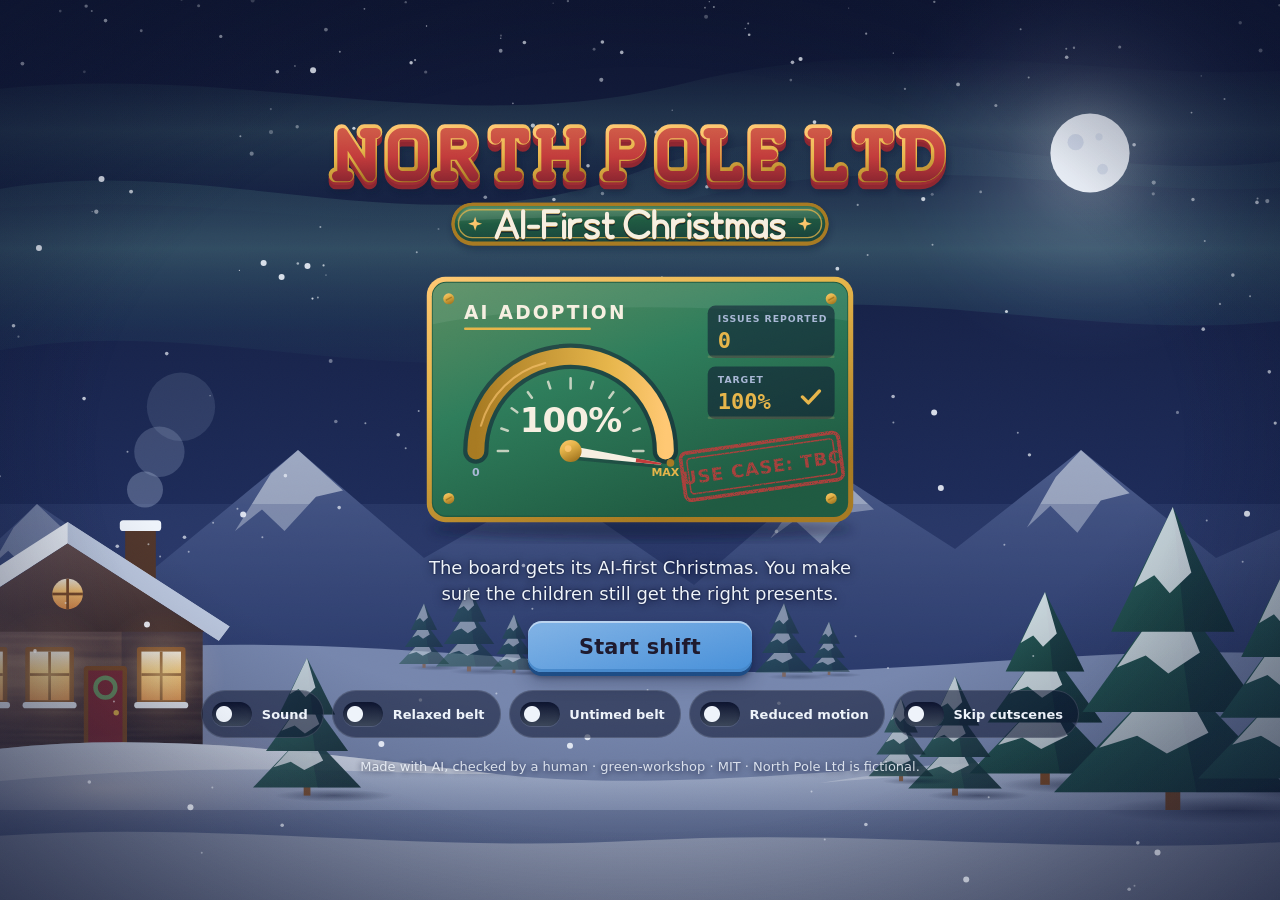
==== commit 80ff9f07: "Remove the beta labels The corner tag, the title-screen note, "(beta)" in the page title and in the " ====
--- a/index.html
+++ b/index.html
@@ -3,7 +3,7 @@
 <head>
 <meta charset="utf-8">
 <meta name="viewport" content="width=device-width, initial-scale=1, viewport-fit=cover">
-<title>North Pole Ltd: AI-First Christmas (beta)</title>
+<title>North Pole Ltd: AI-First Christmas</title>
 <meta name="description" content="A tiny game about checking AI output on Christmas Eve. The board wants AI adoption. The children want presents.">
 <style>
 /* ---- tokens.css ---- */
@@ -234,11 +234,6 @@
 /* The 3-2-1 resume countdown: one big number in the middle, not a stretched bar */
 .toast.count { top: 50%; bottom: auto; transform: translate(-50%, -50%); min-width: 0; width: auto; padding: .2em .7em; font-size: 3.5rem; font-weight: 800; line-height: 1; border-radius: 18px; }
 
-/* Beta test labelling (remove for launch) */
-.beta-tag { position: fixed; left: 10px; bottom: 10px; z-index: 80; pointer-events: none; padding: 3px 8px; border-radius: 6px; font: 800 var(--fs-label)/1.2 var(--font-ui); letter-spacing: .12em; color: var(--ink); background: var(--gold); opacity: .85; }
-.title-beta { max-width: 34em; margin: 0; padding: 8px 14px; border-radius: 10px; font-size: var(--fs-caption); color: var(--ink); background: var(--paper); }
-.title-beta a { color: var(--pole-red); font-weight: 700; }
-
 /* Keyboard vs touch instructions: html.touch is set by the engine from (hover: none) and (pointer: coarse) */
 .tch { display: none; }
 html.touch .kb { display: none !important; }
@@ -290,16 +285,13 @@
 @media (max-width: 760px) {
   .report-actions { grid-template-columns: 1fr 1fr; }
   .report-actions #btnAgain { grid-column: 1 / -1; }
-  /* The beta tag would sit on the Pack button: show it on the title screen only */
-  body:not(.on-title) .beta-tag { display: none; }
   .sl-count .sl-word { display: none; }
   .sl-count > svg { display: none; }   /* the strip already draws a gold sleigh */
 }
 
-/* Phone title screen (beta feedback): start at the top so the logo isn't clipped, stack the two buttons,
-   and leave room under the credit line for the BETA TEST tag */
+/* Phone title screen (beta feedback): start at the top so the logo isn't clipped, and stack the two buttons */
 @media (max-width: 760px) {
-  #screen-title { justify-content: flex-start; min-height: 100dvh; gap: 10px; padding: 8px 0 48px; margin: -8px -10px -10px; padding-inline: 10px; }
+  #screen-title { justify-content: flex-start; min-height: 100dvh; gap: 10px; padding: 8px 0 20px; margin: -8px -10px -10px; padding-inline: 10px; }
   #screen-title .title-actions { flex-direction: column; width: 100%; gap: 8px; }
   #screen-title .title-actions .keycap { min-width: 0; width: 100%; font-size: 1.15rem; }
   #screen-title .title-dash { width: min(360px, 92vw); }
@@ -1114,7 +1106,6 @@
 <canvas id="snow" aria-hidden="true"></canvas>
 <div id="grain" aria-hidden="true"></div>
 
-<div class="beta-tag" aria-hidden="true">BETA TEST</div>
 <div id="app">
 
   <!-- Title -->
@@ -1135,7 +1126,6 @@
       <label><input type="checkbox" id="setReduced"> Reduced motion</label>
       <label><input type="checkbox" id="setSkipCut"> Skip cutscenes</label>
     </div>
-    <p class="title-beta"><b>Beta test.</b> Thanks for trying it. Something broken, unclear or unfunny? Tell me, or <a href="https://github.com/green-workshop/ai-first-christmas/issues" target="_blank" rel="noopener">open an issue</a>.</p>
     <p class="title-credit">Made with AI, checked by a human · green-workshop · MIT · North Pole Ltd is fictional.</p>
   </section>
 
@@ -6565,7 +6555,7 @@
     // "Skip cutscenes" turns itself on after the first complete shift of a session (SPEC §7)
     if (!shiftDone) { shiftDone = true; skipAuto = true; applySettings(); }
     var perfect = perRound.every(function (ok, i) { return i + 1 === AUTO_ROUND || ok === ROUND_SIZE; });
-    G.resultText = "North Pole Ltd: AI-First Christmas (beta). Right presents: " + pct + "%. AI adoption: " + G.adoption + "%. " +
+    G.resultText = "North Pole Ltd: AI-First Christmas. Right presents: " + pct + "%. AI adoption: " + G.adoption + "%. " +
       (G.pileCount ? "I rejected " + G.pileCount + (G.pileCount === 1 ? " thing" : " things") + " and the AI said I was right every time." : "I rejected nothing and the AI was delighted.") +
       (perfect ? "" : " My weakest round: " + (weakest + 1) + " (" + C.rounds[weakest].bug.toLowerCase() + ").") +
       (autos.length ? (G.firstPlay ? " Then I was sacked" : " Then my contract ended") + ", and the AI I trained scored " + aiRight + "/" + autos.length + "." : "");
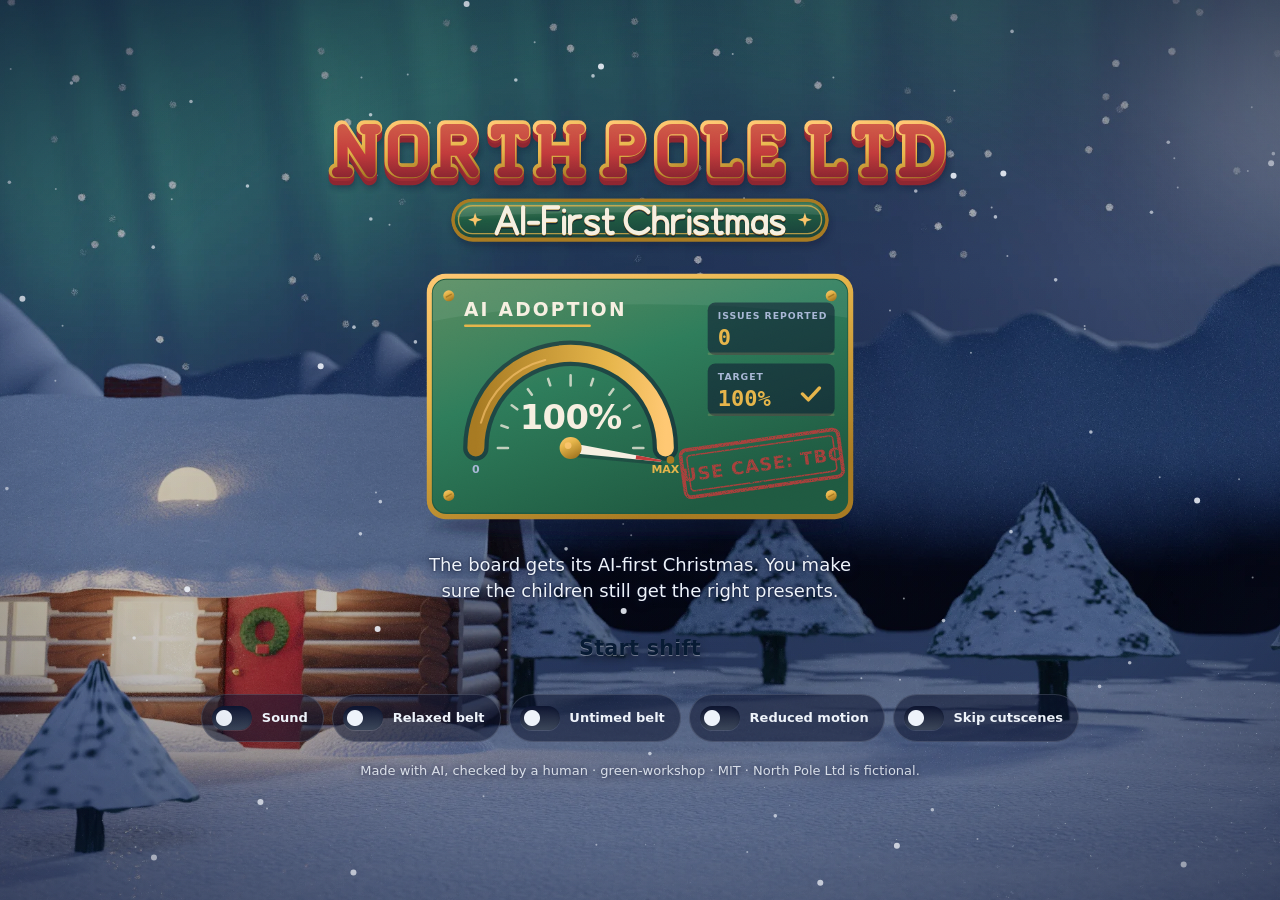
==== commit 3f29de9d: "Make the HD game the page the public link opens The top-level index.html is now the HD build (hd/bui" ====
--- a/index.html
+++ b/index.html
@@ -1097,6 +1097,360 @@
 .ep-sc::before { content: ""; position: absolute; inset: 0; z-index: 1; pointer-events: none;
   background: linear-gradient(90deg, var(--night-900), transparent 5%, transparent 95%, var(--night-900)) center / calc(100cqh * 1200 / 675) 100% no-repeat; }
 .ep-sc:has(.ep-nr)::before { background-size: calc(100cqh * 450 / 800) 100%; }
+
+/* ---- hd.css ---- */
+/* HD art layer: styles for what is drawn over the rendered plates (hd-scene.js), and the photographed look of the page chrome. */
+.hd-svg { overflow: hidden; }
+.hd-desk { overflow: visible; }                 /* the desk plate bleeds past the 400 x 300 panel; the panel clips it */
+.hd-add { mix-blend-mode: screen; }
+.hd-svg image { image-rendering: auto; }
+
+/* lettering on the enamel plates and the machine */
+.hd-enamel { fill: #ecdfb6; opacity: .93; filter: drop-shadow(0 .7px 0 rgba(0, 0, 0, .65)); }
+.hd-stencil { fill: #e9dfc4; opacity: .7; }
+.hd-poster { mix-blend-mode: multiply; }
+.hd-poster text { fill: #1c2858; opacity: .85; }
+.hd-poster-line { stroke: #94681a; opacity: .9; }
+.hd-poster-tip { fill: #9c2c2b; opacity: .9; }
+.hd-ink { fill: #2d2740; opacity: .82; mix-blend-mode: multiply; }
+
+/* belt: what moves with it */
+.hd-seam { fill: #000; opacity: .34; }
+.hd-seam-lit { fill: #fff; opacity: .08; }
+.hd-scuff { fill: #fff; opacity: .07; }
+
+/* the AI's lamps and face */
+.hd-led { opacity: 0; }
+.hd-led-on { opacity: .9; }
+.hd-face { filter: drop-shadow(0 0 2.5px rgba(255, 176, 84, .85)); }
+.hd-face path, .hd-face .sc-dot { fill: var(--lamp); }
+.hd-face .hd-face-line { fill: none; stroke: var(--lamp); stroke-linecap: round; }
+.hd-breathe { animation: hdBreathe 3.2s ease-in-out infinite alternate; }
+@keyframes hdBreathe { from { opacity: .1; } to { opacity: .22; } }
+html.reduced .hd-breathe { animation: none; }
+/* Reduced motion. The game's own rule gives every style change on every element a transition of a thousandth of a second. In
+   the two bays that is a fault: a size of type, or a note's place, that has just been set is not yet in force when the words
+   are measured in the next line of code (the AI's line was laid out at half its size and ran off both ends of its bubble) or
+   when the next frame is drawn (the old note was seen blank, still on the laptop, for one frame). Nothing in a bay eases. */
+html.reduced .sc-svg, html.reduced .sc-svg * { transition-property: none !important; }
+/* and in the films a scene cuts to the next: the one being left stays up beneath the new one for a moment, so the cut never
+   shows an empty frame while the new picture is put up */
+html.hd .il-reduced .il-beat { transition-delay: 160ms, 450ms; }
+html.hd .il-reduced .il-beat.on { transition-delay: 0s; z-index: 1; }
+
+/* barrier notice, speech bubble, sticky notes */
+.hd-notice { filter: drop-shadow(0 3px 4px rgba(4, 6, 20, .55)); }
+.hd-notice-card { fill: var(--paper); }
+.hd-notice-band { fill: var(--pole-red); }
+.hd-notice text { fill: var(--ink); }
+.hd-bubble { fill: url(#sc-bub); filter: drop-shadow(0 4px 6px rgba(4, 6, 20, .6)); }
+.hd-nshadow { fill: rgba(4, 6, 20, .5); transform: translate(1.5px, 2.5px); filter: blur(1.4px); }
+.hd-ncurl { fill: color-mix(in srgb, var(--gold) 70%, var(--lamp)); }
+
+/* gifts */
+.hd-gift-broken { filter: saturate(.5) brightness(.7); }
+.hd-gift-ol { filter: drop-shadow(0 0 .8px #fff) drop-shadow(0 0 .8px #fff); }
+.gift-art .hd-gift { filter: drop-shadow(0 0 0 transparent); }
+
+/* ---------------------------------------------------------------------
+   Page chrome in photographed materials (hd/assets/ui, from render/scenes/ui.glsl)
+   --------------------------------------------------------------------- */
+html.hd { --ui-paper: url("assets/ui/paper.webp") center / cover no-repeat; }
+
+/* the room behind the console */
+html.hd body:not(.on-title) {
+  background:
+    radial-gradient(ellipse 62% 48% at 50% 46%, color-mix(in srgb, var(--lamp-deep) 12%, transparent), transparent 72%),
+    linear-gradient(180deg, color-mix(in srgb, var(--night-900) 20%, transparent), color-mix(in srgb, var(--night-900) 72%, transparent)),
+    url("assets/ui/room.webp") center / cover no-repeat fixed;
+  background-color: var(--night-900);
+}
+html.hd body:not(.on-title)::before { display: none; }
+
+/* readouts: enamel plates in brass frames */
+html.hd .plate {
+  border: 13px solid transparent; border-radius: 0; padding: .1rem .7rem .15rem; background: none; box-shadow: none;
+  border-image: url("assets/ui/plate-navy.webp") 50 fill / 13px stretch;
+  filter: drop-shadow(0 3px 4px rgba(4, 6, 20, .55));
+  text-shadow: 0 1px 0 rgba(0, 0, 0, .55);
+}
+html.hd .plate-xmas { border-image-source: url("assets/ui/plate-green.webp"); }
+html.hd .plate-label { color: #d9c896; }
+html.hd .plate-value { color: #f3ead0; }
+html.hd .plate-board .plate-value { color: #f0c458; }
+@media (max-width: 760px) { html.hd #screen-game .hud .plate { border-width: 9px; padding: .05rem .3rem .1rem; border-image-width: 9px; } }
+
+/* buttons: moulded keys */
+html.hd .keycap {
+  border: 16px solid transparent; border-radius: 0; background: none; box-shadow: none; padding: .15em .8em .2em; margin-bottom: 0;
+  border-image: url("assets/ui/key-cream.webp") 56 fill / 16px stretch;
+  filter: drop-shadow(0 5px 5px rgba(4, 6, 20, .55));
+  text-shadow: 0 1px 0 rgba(255, 255, 255, .35);
+}
+html.hd .keycap-pack { border-image-source: url("assets/ui/key-blue.webp"); color: #071a33; }
+html.hd .keycap-reject { border-image-source: url("assets/ui/key-orange.webp"); color: #2b1203; }
+html.hd .keycap-plain { border-image-source: url("assets/ui/key-cream.webp"); }
+html.hd .keycap:hover { filter: drop-shadow(0 5px 5px rgba(4, 6, 20, .55)) brightness(1.07); }
+html.hd .keycap:active { transform: translateY(2px) scale(.985); box-shadow: none; filter: drop-shadow(0 2px 2px rgba(4, 6, 20, .6)) brightness(.9); }
+html.hd .keycap:disabled { filter: drop-shadow(0 3px 3px rgba(4, 6, 20, .5)) saturate(.3) brightness(.8); }
+html.hd .keycap-icon { border-width: 12px; border-image-width: 12px; padding: 0; width: 54px; height: 50px; }
+html.hd .keycap:focus-visible::after { inset: -20px; border-radius: 14px; }
+
+/* the console both bays sit in: brushed steel */
+html.hd .floor {
+  background:
+    linear-gradient(180deg, color-mix(in srgb, var(--snow) 16%, transparent), transparent 10%, color-mix(in srgb, var(--night-900) 45%, transparent)),
+    url("assets/ui/steel.webp") center / 520px auto;
+}
+
+/* the gift's tag: manila card on a string */
+html.hd .gift-tag::after {
+  background:
+    radial-gradient(circle at 50% calc(100% - 12px), var(--basement) 0 3.6px, #8a6a3a 4px 4.8px, #e9dcc0 5.2px 7.6px, #9c7c4a 8px 8.6px, transparent 9px),
+    linear-gradient(180deg, rgba(255, 255, 255, .35), transparent 3px),
+    url("assets/ui/manila.webp") center / cover;
+}
+html.hd .gift-tag { filter: drop-shadow(0 2px 1.5px rgba(4, 6, 20, .5)) drop-shadow(0 7px 7px rgba(4, 6, 20, .5)); }
+
+/* letter: a real sheet, lit from the left */
+html.hd .letter-card { box-shadow: 0 1px 0 var(--paper-shade), 0 3px 4px rgba(4, 6, 20, .45), 0 16px 28px rgba(4, 6, 20, .5); }
+
+/* sticky notes on the laptop */
+html.hd .sc-nbody { fill: #f4d466; }
+
+/* title backdrop */
+.hd-title, .hd-title img { display: block; width: 100%; height: 100%; }
+.hd-title img { object-fit: cover; object-position: 30% 70%; }
+html.hd #titleScene::after { content: ""; position: absolute; inset: 0; background: radial-gradient(ellipse 75% 60% at 50% 42%, rgba(6, 10, 30, .28), transparent 75%), linear-gradient(180deg, rgba(6, 10, 30, .25), transparent 30%, rgba(6, 10, 30, .35)); }
+
+/* films told in stills */
+/* captions change in place: the outgoing card and the incoming one share one spot and cross-fade, where the drawn film stacks
+   them for a moment (which shoves the old card upwards as it goes). With reduced motion every line is shown at once, stacked. */
+html.hd .in-caps { display: grid; justify-items: center; align-items: end; }
+html.hd .in-caps > .in-cap { grid-area: 1 / 1; }
+html.hd .in-red .in-caps { display: flex; }
+html.hd .in-red .in-caps > .in-cap { grid-area: auto; }
+/* snow out of doors (hd-film.js HD.snow): each flake drifts from above the frame to below it, for ever */
+.hd-flake { animation: hd-fall var(--t) linear var(--d) infinite; }
+@keyframes hd-fall { from { transform: translate(0, -40px); } to { transform: translate(var(--dx), var(--dy)); } }
+html.reduced .hd-flake { animation: none; opacity: 0; }
+/* the board clapping: a second photograph of them with their hands apart comes and goes over the one with their hands together */
+/* (two photographs, hands together and hands apart: each is held and the change between them is quick, so it is seen as hands
+   meeting, three times a second, and not as a shimmer of both) */
+.hd-clap { animation: hd-clap .34s linear infinite; }
+@keyframes hd-clap { 0%, 38% { opacity: 0; } 50%, 88% { opacity: 1; } 100% { opacity: 0; } }
+/* and cheering, arms up: each bounces on the spot, out of step with the next (a cut-out may grow upwards, never shrink) */
+.hd-shot[data-shot="intro-7b"] .hd-pup[data-who^="board"] .hd-pup-in { animation: hd-cheer .44s ease-in-out infinite alternate; }
+@keyframes hd-cheer { from { transform: scale(1, 1); } to { transform: scale(1, 1.05); } }
+/* a drop of sweat runs down his face and goes, over and over (hd-intro.js sweat()) */
+.hd-sweat { animation: hd-drip 1.4s cubic-bezier(.45, 0, .85, .6) infinite; }
+@keyframes hd-drip { 0% { transform: translateY(-4px); opacity: 0; } 14%, 78% { opacity: 1; } 100% { transform: translateY(22px); opacity: 0; } }
+html.reduced .hd-sweat { animation: none; opacity: 0; }
+/* the cast, cut out over the still: each breathes, growing a hair upwards from where it sits and back (never smaller than the
+   still beneath, so nothing shows round it). The robot does not breathe. */
+.hd-pup, .hd-pup-in { transform-box: fill-box; transform-origin: 50% 100%; }
+.hd-pup-in { animation: hd-breath 3.6s ease-in-out infinite alternate; }
+.hd-pup[data-who^="droid"] .hd-pup-in, html.reduced .hd-pup-in, .in-red .hd-pup-in { animation: none; }
+@keyframes hd-breath { from { transform: scale(1, 1); } to { transform: scale(1.004, 1.011); } }
+/* the field behind a film still on an upright phone: plain and dark. (Not a blurred copy of the still: CSS filters do nothing
+   to SVG content in iPhone browsers, so nothing drawn inside an SVG may depend on one to look right. The two that remain,
+   the note's soft shadow and the glow on the AI's face, are only softer or brighter with it.) */
+.hd-shot-dim { fill: #080b1f; }
+
+/* ---------------------------------------------------------------------
+   Interlude: the memo on a real desk top, the patch notes in his corner of the basement
+   --------------------------------------------------------------------- */
+html.hd .il-b1 { background: #1a120c url("assets/cuts/il-desk.webp") center / cover no-repeat; }
+html.hd .il-b1::before, html.hd .il-b1::after { display: none; }
+html.hd .il-b1 .il-lamp, html.hd .il-b1 .il-mug, html.hd .il-b1 .il-pen, html.hd .il-b1 .il-pool { display: none; }
+html.hd .il-memo { box-shadow: 0 1px 0 var(--paper-shade), 0 3px 5px rgba(4, 6, 20, .5), 0 22px 44px rgba(4, 6, 20, .6); }
+html.hd .il-b2 { background: var(--night-900) url("assets/cuts/il-den.webp") center top / cover no-repeat; }
+html.hd .il-b2 .il-set { display: none; }
+html.hd .il-desk::before {
+  background:
+    linear-gradient(180deg, rgba(255, 205, 130, .55) 0 2px, transparent 3px, transparent 26px, rgba(8, 10, 28, .9) 200px),
+    url("assets/ui/wood.webp") center top / 100% 100% no-repeat;
+}
+html.hd .il-kit > * { display: none; }
+html.hd .il-kit { background: url("assets/cuts/il-kit.webp") center / 100% 100% no-repeat; }
+html.hd .il-tk { background: var(--ui-paper); }
+html.hd .il-ret { background: linear-gradient(rgba(194, 59, 59, .12), rgba(194, 59, 59, .12)), var(--ui-paper); }
+
+/* ---- interlude: the workshop floor, in sprites (hd-interlude.js) ---- */
+/* A moving sprite is a pile of frames (hd-interlude.js cycle()). Each fades up as the one before fades down; the opacities
+   always add up to one, and "plus-lighter" adds the pictures, so the blend is a true cross-fade with no see-through dip. */
+html.hd .hd-cyc { isolation: isolate; }
+html.hd .hd-cyc > image { mix-blend-mode: plus-lighter; opacity: 0; }
+html.hd .hd-cyc > .hd-f0 { opacity: 1; }
+/* Hammering, one blow a second: the tool waits up, comes down fast, rests a beat on the work and lifts more slowly.
+   The prototype's own animation name still runs on the last frame (.il-arm, .dr-arm: the checks look for il-tap there),
+   so in this build il-tap is that frame's turn in the blend instead of an arm turning. */
+html.hd .il-b3.on .hd-ham > image { animation: hd-ham0 1s linear var(--d) infinite; }
+html.hd .il-b3.on .hd-ham > .hd-f1 { animation-name: hd-ham1; }
+html.hd .il-b3.on .hd-ham > .hd-f2 { animation-name: hd-ham2; }
+html.hd .il-b3.on .hd-ham > .hd-fl, html.hd .il-b3.on .il-bot .hd-ham > .dr-arm { animation: il-tap 1s linear var(--d) infinite; transform: none; }
+@keyframes hd-ham0 { 0%, 36% { opacity: 1; } 43%, 86% { opacity: 0; } 96%, 100% { opacity: 1; } }
+@keyframes hd-ham1 { 0%, 36% { opacity: 0; } 43% { opacity: 1; } 50%, 76% { opacity: 0; } 86% { opacity: 1; } 96%, 100% { opacity: 0; } }
+@keyframes hd-ham2 { 0%, 43% { opacity: 0; } 50% { opacity: 1; } 56%, 66% { opacity: 0; } 76% { opacity: 1; } 86%, 100% { opacity: 0; } }
+@keyframes il-tap { 0%, 50% { opacity: 0; } 56%, 66% { opacity: 1; } 76%, 100% { opacity: 0; } }
+/* (only the two poses rendered: the first frame is simply whatever the last is not) */
+html.hd .il-b3.on .hd-ham.hd-n2 > .hd-f0 { animation-name: hd-ham-rest; }
+@keyframes hd-ham-rest { 0%, 50% { opacity: 1; } 56%, 66% { opacity: 0; } 76%, 100% { opacity: 1; } }
+/* Walking. The elf with his box rocks from one frame to the other and back, once a step. */
+html.hd .il-b3.on .il-walk .hd-gait.hd-n2 > .hd-f0 { animation: hd-out .28s ease-in-out infinite alternate; }
+html.hd .il-b3.on .il-walk .hd-gait.hd-n2 > .hd-fl { animation: hd-in .28s ease-in-out infinite alternate; }
+@keyframes hd-out { from { opacity: 1; } to { opacity: 0; } }
+@keyframes hd-in { from { opacity: 0; } to { opacity: 1; } }
+html.hd .il-b3.on .il-walk .il-bob { animation-duration: .28s; }
+/* The reindeer: five frames through its stride and back, the legs swinging like a pendulum (slow at each end). */
+html.hd .il-b3.on .il-walk .hd-gait.hd-n5 > image { animation: hd-g0 .76s linear infinite; }
+html.hd .il-b3.on .il-walk .hd-gait.hd-n5 > .hd-f1 { animation-name: hd-g1; }
+html.hd .il-b3.on .il-walk .hd-gait.hd-n5 > .hd-f2 { animation-name: hd-g2; }
+html.hd .il-b3.on .il-walk .hd-gait.hd-n5 > .hd-f3 { animation-name: hd-g3; }
+html.hd .il-b3.on .il-walk .hd-gait.hd-n5 > .hd-fl { animation-name: hd-g4; }
+@keyframes hd-g0 { 0% { opacity: 1; } 14.8%, 85.2% { opacity: 0; } 100% { opacity: 1; } }
+@keyframes hd-g1 { 0% { opacity: 0; } 14.8% { opacity: 1; } 25%, 75% { opacity: 0; } 85.2% { opacity: 1; } 100% { opacity: 0; } }
+@keyframes hd-g2 { 0%, 14.8% { opacity: 0; } 25% { opacity: 1; } 35.2%, 64.8% { opacity: 0; } 75% { opacity: 1; } 85.2%, 100% { opacity: 0; } }
+@keyframes hd-g3 { 0%, 25% { opacity: 0; } 35.2% { opacity: 1; } 50% { opacity: 0; } 64.8% { opacity: 1; } 75%, 100% { opacity: 0; } }
+@keyframes hd-g4 { 0%, 35.2% { opacity: 0; } 50% { opacity: 1; } 64.8%, 100% { opacity: 0; } }
+html.hd .il-b3.on .il-walk .il-bob.hd-trot { animation-duration: .38s; }
+/* a robot taking over a bench rolls in from the side on its tracks (the drawn film only fades it in) */
+html.hd .il-b3.on .il-botin { animation: hd-botin .95s cubic-bezier(.2, .7, .3, 1) var(--od) both; }
+@keyframes hd-botin { from { opacity: 0; transform: translateX(84px); } 22% { opacity: 1; } to { opacity: 1; transform: none; } }
+/* drone rotors: see rotor() in hd-interlude.js */
+html.hd .hd-rotor { transform-box: fill-box; transform-origin: 50% 50%; }
+html.hd .il-b3.on .hd-rotor { animation: hd-spin .13s linear infinite; }
+@keyframes hd-spin { to { transform: rotate(360deg); } }
+html.hd .il .hd-b3::after { background: radial-gradient(ellipse 82% 80% at 50% 46%, transparent 55%, rgba(4, 5, 14, .72)); }
+
+/* the Reject key wears out as it is over-used: the drawn version changes its colours, the photographed key is printed darker */
+html.hd .reject-slot[data-wear="3"] .keycap-reject { filter: drop-shadow(0 4px 4px rgba(4, 6, 20, .55)) brightness(.8) saturate(.8); }
+html.hd .reject-slot[data-wear="4"] .keycap-reject { filter: drop-shadow(0 4px 4px rgba(4, 6, 20, .55)) brightness(.56) saturate(.5); }
+/* upright: enlarge the tall backdrop from its top edge, so the cabin sits below the options and credits, not behind them */
+@media (max-aspect-ratio: 4/5) { .hd-title { overflow: hidden; } .hd-title img { object-position: 50% 0; transform: scale(1.17); transform-origin: 50% 0; } }
+
+/* ---- closing film (hd-epilogue.js) ---- */
+/* The sack of returns: it falls, gathering speed, lands, and sags a little as its load settles (no bounce). Until it has landed
+   the table is covered by a photograph of itself without the sack, which then clears to show the still (and the sack's shadow). */
+html.hd .ep-sc.on .hd-ep .ep-sack { animation: hd-ep-drop .62s .45s both; }
+@keyframes hd-ep-drop {
+  0% { opacity: 0; transform: translateY(-620px); animation-timing-function: cubic-bezier(.45, 0, .9, .55); }
+  6% { opacity: 1; }
+  74% { transform: translateY(0) scale(1); animation-timing-function: ease-out; }
+  86% { transform: scale(1.035, .94); animation-timing-function: ease-in-out; }
+  100% { transform: none; }
+}
+/* (the cover clears after the sag: sooner, and the sack in the photograph shows above the sagging one) */
+html.hd .ep-sc.on .hd-ep-cover { animation: hd-ep-uncover .2s 1.1s both; }
+@keyframes hd-ep-uncover { to { opacity: 0; } }
+/* leaves past the autumn window: real ones take their time */
+html.hd .ep-sc.on .hd-ep .ep-leaf { animation-duration: 5.5s; }
+
+/* ---- the automatic sixth round (hd-auto.js): nothing here is yours to press, and it must look it ---- */
+.hd-gone { opacity: 0; }
+.hd-auto-strip, .hd-auto-feed, .hd-auto-card { display: none; }
+body.hd-auto .hd-gone { opacity: 1; }
+/* nobody at the desk (his chair taped off, the lamp as good as out), no mittens at the belt */
+body.hd-auto .hd-desk .hd-fcs, body.hd-auto .hd-desk .sc-held, body.hd-auto .hd-desk .sc-q, body.hd-auto .hd-desk .sc-notes, body.hd-auto .hd-desk .sc-sglow2 { opacity: 0 !important; }
+body.hd-auto .desk-panel { filter: brightness(.62) saturate(.8); }
+body.hd-auto .sc-belt .sc-mpos { opacity: 0; }
+/* the controls: both buttons and the row of ticks give way to one strip */
+body.hd-auto .controls { position: relative; }
+body.hd-auto .controls > :not(.hd-auto-strip) { visibility: hidden; }
+body.hd-auto .hd-auto-strip { display: flex; position: absolute; inset: 0; align-items: center; gap: .9em; padding: 0 1.1em; border-radius: 12px; color: var(--paper);
+  background: repeating-linear-gradient(-45deg, rgba(255, 196, 84, .1) 0 14px, transparent 14px 28px), linear-gradient(180deg, #2a1420, #170b14);
+  box-shadow: inset 0 0 0 2px rgba(255, 196, 84, .55), 0 6px 18px rgba(3, 4, 14, .5); font-weight: 700; white-space: nowrap; overflow: hidden; }
+.hd-auto-word { font-size: 1.5rem; font-weight: 900; letter-spacing: .14em; color: var(--gold); }
+.hd-auto-sub { flex: 1; min-width: 0; overflow: hidden; text-overflow: ellipsis; color: var(--snow-shade); }
+.hd-auto-count { font-family: var(--font-mono); letter-spacing: .02em; }
+.hd-auto-count b { display: inline-block; min-width: 1ch; font-size: 1.5rem; color: var(--gold); }
+.hd-auto-count i { font-style: normal; opacity: .7; }
+.hd-auto-lamp { flex: none; display: inline-block; width: .8em; height: .8em; border-radius: 50%; background: #ff5a4a; box-shadow: 0 0 0 3px rgba(255, 90, 74, .25), 0 0 12px #ff5a4a; animation: hd-auto-lamp 1.2s steps(1) infinite; }
+@keyframes hd-auto-lamp { 0%, 60% { opacity: 1; } 61%, 100% { opacity: .25; } }   /* one blink in 1.2 s: far under three flashes a second */
+html.reduced .hd-auto-lamp { animation: none; }
+body.hd-auto .keys-hint { font-size: 0; }
+body.hd-auto .keys-hint::after { content: "Nothing to press: the AI is running the belt. Esc pauses."; font-size: var(--fs-caption); }
+/* the workshop as a picture from a camera nobody is watching: corner marks and a LIVE label */
+body.hd-auto .floor { position: relative; }
+body.hd-auto .hd-auto-feed { display: block; position: absolute; inset: -5px; pointer-events: none; z-index: 4; border-radius: 16px;
+  background: repeating-linear-gradient(0deg, rgba(255, 255, 255, .028) 0 1px, transparent 1px 4px); }
+.hd-auto-feed .hd-c { position: absolute; width: 26px; height: 26px; border: 3px solid rgba(255, 244, 220, .85); }
+.hd-auto-feed .hd-tl { left: 0; top: 0; border-right: 0; border-bottom: 0; }
+.hd-auto-feed .hd-tr { right: 0; top: 0; border-left: 0; border-bottom: 0; }
+.hd-auto-feed .hd-bl { left: 0; bottom: 0; border-right: 0; border-top: 0; }
+.hd-auto-feed .hd-br { right: 0; bottom: 0; border-left: 0; border-top: 0; }
+.hd-auto-live { position: absolute; right: 14px; top: 10px; display: flex; align-items: center; gap: .5em; padding: .25em .6em; border-radius: 6px; background: rgba(6, 8, 22, .78);
+  color: #fff; font: 800 .8125rem/1.2 var(--font-mono); letter-spacing: .12em; }
+.hd-auto-live em { font-style: normal; font-weight: 600; letter-spacing: .04em; color: var(--snow-shade); text-transform: uppercase; }
+/* the letter: still shown, read by nobody */
+body.hd-auto .letter-card { position: relative; }
+.hd-auto-stamp { display: none; }
+body.hd-auto .hd-auto-stamp { display: block; position: absolute; right: 2.5%; top: 9%; transform: rotate(5deg); white-space: nowrap; padding: .15em .5em; border: 3px solid var(--pole-red); border-radius: 6px;
+  color: var(--pole-red); font: 900 1rem/1.1 var(--font-ui); letter-spacing: .14em; text-transform: uppercase; opacity: .85; pointer-events: none; }
+/* the card that opens the round */
+body.hd-auto .play { position: relative; }
+body.hd-auto .hd-auto-card { display: grid; place-items: center; position: absolute; inset: -6px; z-index: 8; border-radius: 16px; background: rgba(7, 9, 24, .9); opacity: 0; transition: opacity .28s ease; }
+body.hd-auto .hd-auto-card[hidden] { display: none; }
+body.hd-auto .hd-auto-card.on { opacity: 1; }
+.hd-auto-panel { box-sizing: border-box; width: min(34rem, 92%); padding: 1.4em 1.6em 1.5em; border-radius: 16px; text-align: center; color: var(--ink);
+  background: var(--ui-grain), linear-gradient(165deg, var(--paper), color-mix(in srgb, var(--paper) 72%, var(--paper-shade)));
+  box-shadow: 0 0 0 3px var(--gold), 0 18px 50px rgba(2, 3, 12, .7); transform: translateY(10px); transition: transform .36s cubic-bezier(.2, .8, .2, 1); }
+.hd-auto-card.on .hd-auto-panel { transform: none; }
+.hd-auto-kick { margin: 0 0 .3em; font: 800 .8125rem/1.2 var(--font-mono); letter-spacing: .22em; text-transform: uppercase; color: var(--pole-red-dark); }
+.hd-auto-panel h2 { margin: 0 0 .35em; font-size: clamp(1.6rem, 1.1rem + 2.2vw, 2.4rem); line-height: 1.1; }
+.hd-auto-body { margin: 0 0 .9em; font-size: clamp(1.0625rem, .95rem + .6vw, 1.3125rem); line-height: 1.35; font-weight: 650; }
+.hd-auto-foot { display: flex; align-items: center; justify-content: center; gap: .6em; margin: 0; padding: .55em .8em; border-radius: 10px; background: #1b0d16; color: var(--paper); font-weight: 750; }
+@media (max-width: 760px) {
+  .hd-auto-word { font-size: 1.125rem; letter-spacing: .1em; }
+  .hd-auto-sub { display: none; }
+  body.hd-auto .hd-auto-strip { justify-content: space-between; padding: 0 .8em; }
+  .hd-auto-live em { display: none; }
+  body.hd-auto .hd-auto-stamp { font-size: .6875rem; top: 5%; border-width: 2px; }
+}
+html.reduced body.hd-auto .hd-auto-card, html.reduced .hd-auto-panel { transition: none; }
+
+/* (while the card is up, no notice from the round before lies over it) */
+body.hd-auto-open .toast { visibility: hidden; }
+/* the card's time, shown draining, so the wait is seen to be deliberate (it stops while the game is paused) */
+.hd-auto-bar { height: 5px; margin: 1em 0 0; border-radius: 3px; background: color-mix(in srgb, var(--ink) 14%, transparent); overflow: hidden; }
+.hd-auto-bar i { display: block; height: 100%; border-radius: 3px; background: var(--pole-red-dark); transform-origin: 0 50%; }
+.hd-auto-card.on .hd-auto-bar i { animation: hd-auto-drain var(--card-s, 7.5s) linear both; }
+@keyframes hd-auto-drain { from { transform: scaleX(1); } to { transform: scaleX(0); } }
+/* (as specific as the rule above, or its shorthand sets the bar running again; and with reduced motion there is no bar: a full,
+   still line promised a countdown that never moved) */
+body[data-phase="paused"] .hd-auto-card.on .hd-auto-bar i { animation-play-state: paused; }
+html.reduced .hd-auto-bar { display: none; }
+.hd-auto-kick:empty { display: none; }
+/* how much of what it shipped was right: the game's own tick and cross, in its own blue and orange */
+.hd-auto-tally { display: inline-flex; gap: .7em; margin-left: .9em; padding-left: .9em; border-left: 2px solid rgba(255, 244, 220, .3); }
+.hd-auto-tally b { font-size: 1.25rem; min-width: 1ch; }
+.hd-auto-ok, .hd-auto-ok b { color: color-mix(in srgb, var(--good) 62%, #fff); }
+.hd-auto-no, .hd-auto-no b { color: color-mix(in srgb, var(--bad) 70%, #fff); }
+/* nobody is on the clock: the belt's timer goes too */
+body.hd-auto .timerbar { visibility: hidden; }
+@media (max-width: 760px) { .hd-auto-tally { gap: .45em; margin-left: .5em; padding-left: .5em; } .hd-auto-count { font-size: .8125rem; } .hd-auto-count b, .hd-auto-tally b { font-size: 1.0625rem; } }
+/* Phone: a four-line gift tag reached up over the bottom of the letter. A little wider and closer-set, nearly every tag is
+   three lines and stays inside the bay (the engine keeps a tag on screen by its measured width, whatever that is). */
+@media (max-width: 760px) {
+  html.hd .gift .gift-tag { width: 172px; padding: .4rem .55rem 1.55rem; margin-bottom: 2px; }
+  html.hd .gift-tag .gt-text { line-height: 1.22; }
+  html.hd .gift-tag .gt-conf { margin-top: .2rem; }
+}
+@media (max-width: 760px) {
+  /* (and it is not shown while its gift is in the air: dropping from the hatch it stood a gift's height higher, over the letter) */
+  html.hd .gift .gift-tag { transition: opacity .12s; }
+  html.hd body[data-phase="flight"] .gift .gift-tag { opacity: 0; }
+  /* the automatic strip: room for the whole tally on a narrow screen */
+  .hd-auto-x { display: none; }
+  .hd-auto-count { text-transform: capitalize; }
+  body.hd-auto .hd-auto-strip { gap: .5em; padding: 0 .6em; }
+}
+
+/* the cheer (intro scene 7, second half): the board with their arms drawn down and in (x7-cheer) is held, then the still with
+   arms at full stretch is held, about twice a second: arms pumping. With it there, the cut-outs do not also pulse. */
+.hd-cheer2 { animation: hd-cheer2 .5s linear infinite; }
+@keyframes hd-cheer2 { 0%, 38% { opacity: 0; } 50%, 88% { opacity: 1; } 100% { opacity: 0; } }
+.hd-shot[data-shot="intro-7b"]:has(.hd-cheer2) .hd-pup[data-who^="board"] .hd-pup-in { animation: none; }
 
 </style>
 </head>
@@ -3368,7 +3722,7 @@
     var nq = 0, nr = 0, k = 0;
     var lines = [['il-dim', 'fc@workshop:~$ ship letterbot ' + v], ['il-hd', 'Patch ' + v + ' released'], ['', 'Fixed:']];
     fixed.forEach(function (f) { lines.push(['il-in', '- ' + esc(f)]); });
-    lines.push(['il-kn', 'Known issues: ' + esc(p.known || 'none') + '.']);
+    lines.push(['il-kn', 'Known issues: ' + esc(p.known || 'none') + '.']); if (p.trained) lines.push(['il-dim', 'Trained on elf decisions: ' + esc(p.trained)]);
     // every line is on screen within about 0.6s, so a quick Space still shows the whole patch note
     var scr = lines.map(function (l) {
       return '<div class="il-ln ' + l[0] + '"' + st('--d:' + (0.1 + 0.08 * k++).toFixed(2) + 's') + '>' + l[1] + '</div>';
@@ -3475,7 +3829,7 @@
   }
   function mv(a, b, c) { return st('--wd:' + a.toFixed(2) + 's;--du:' + b.toFixed(2) + 's;--dx:' + c.toFixed(0) + 'px'); }
   function ci(v, a, b) { return Math.max(a, Math.min(b, Math.round(+v || 0))); }
-  function floor(f, narrow, red) {
+  function floor(f, narrow, red) { if (NP.hd && NP.hd.floor) { var hdFloor = NP.hd.floor(f, narrow, red); if (hdFloor) return hdFloor; }
     var n = ci(f.benches || 8, 1, 12), here = ci(f.present == null ? n : f.present, 0, n), leave = ci(f.leaving, 0, n - here);
     var rd = f.reindeer, lane = leave > 0 || rd === 'present' || rd === 'leaving';
     var nb = ci(f.bots, 0, n), con = ci(f.contractors, 0, nb), hues = ['red', 'blue', 'yellow', 'green', 'purple', 'pink', 'brown'];
@@ -3627,7 +3981,7 @@
       var nr = iss.filter(function (x) { return x.kind === 'return'; }).length;
       var here = f.present == null ? f.benches : f.present;
       // Four beats, each one waits for the player (playtest: three timed beats were too dense and too quick)
-      var caps = ['Upstairs, the board sends a memo.', "Father Christmas ships his patch.",
+      var caps = ['Upstairs, the board sends a memo.', (D.patchCaption || "Father Christmas ships his patch."),
                   'Board: ' + (D.boardLine || ''), f.caption || ''];
       var sr = [
         'Memo from the board. ' + [m.title, m.body, m.footer].join(' '),
@@ -4650,14 +5004,14 @@
     { d: 12000, b: s4, still: 11100, caps: [[0, 'clear'], [800, 'flash', 'Day 3', '“What is a token?”', 2500], [3800, 'flash', 'Day 9', '“Make it better. Please.”', 2500], [6900, 'flash', 'Day 16', '“Why does it keep saying I’m right?”', 2700], [10400, 'flash', 'Day 21', MELT, 1500]] },
     { d: 6000, b: s5, still: 4200, caps: [[0, 'clear'], [2600, 'say', 'Father Christmas (exhausted)', '“It’s… done.”']] },
     { d: 8000, b: s6, still: 5000, cut: 'hard', caps: [[0, 'clear'], [2600, 'say', 'Board', '“Transformational.”'], [4300, 'say', 'Board', '“Seamless.”'], [6000, 'say', 'Board', '“Promotions all round.”']] },
-    { d: 12000, b: s7, still: 9700, cut: 'hard', caps: [[0, 'clear'], [700, 'nar', '', 'Christmas Eve. The AI is live. Someone has to check it.'], [6000, 'nar', '', 'That someone is you.'], [8200, 'nar', '', 'You used to design the toys. Now you check what the AI does with them.']] },
+    { d: 13500, b: s7, still: 9700, cut: 'hard', caps: [[0, 'clear'], [700, 'nar', '', 'Christmas Eve. The AI is live. Someone has to check it.'], [6000, 'nar', '', 'That someone is you.'], [8200, 'nar', '', 'You used to design the toys. Now you check what the AI does with them.']] },
     { d: 3000, b: s8, still: 1500, caps: [[0, 'clear']] }
   ];
   var ARROW = '<svg viewBox="0 0 24 24" aria-hidden="true" focusable="false"><path d="M4 5.5l7 6.5-7 6.5M12.5 5.5l7 6.5-7 6.5" fill="none" stroke="currentColor" stroke-width="2.8" stroke-linecap="round" stroke-linejoin="round"/></svg>';
 
   NP.intro = NP.intro || {};
   NP.intro.scenes = SC.length;
-  NP.intro.play = function (host, opts) {
+  NP.intro.play = function (host, opts) { if (NP.hd && NP.hd.introScenes && !SC.hd) { SC.hd = 1; NP.hd.introScenes(SC, { anim: anim }); }
     opts = opts || {};
     if (NP.intro._cur) NP.intro._cur.skip();
     var red = !!opts.reduced || document.documentElement.classList.contains('reduced');
@@ -4683,7 +5037,7 @@
       armT = setTimeout(function () { armed = false; skl.textContent = 'Skip to the shift'; }, 2600);
     });
 
-    function cap(c) {
+    function cap(c) { if (NP.hd && NP.hd.caption) return NP.hd.caption(caps, c, capEl, anim);
       var old = qa(caps, '.in-cap');
       old.forEach(function (o) { var a = anim(o, [O(1), O(0)], { duration: 160 }); if (a) a.onfinish = function () { if (o.parentNode) o.parentNode.removeChild(o); }; else caps.removeChild(o); });
       if (!c || c[1] === 'clear') return;
@@ -5100,7 +5454,7 @@
   function letter(w, h) {
     var s = ao(w / 2, h + 8, w * 0.5, 10, 0.5) + R(0, 0, w, h, 4, 'url(#ep-paper)') + R(0, 0, w, 4, 2, V('snow'), op(0.6));
     for (var y = 46; y < h - 10; y += 30) s += R(16, y, w - 32, 1.5, 0, V('good'), op(0.25));
-    s += Tx(18, 40, Math.round(w * 0.105), 'Dear the elf,', { 'class': 'ep-tx ep-hand', fill: V('pole-red-dark'), 'font-weight': 700 }) +
+    s += Tx(18, 40, Math.round(w * 0.105), 'Dear Elf,', { 'class': 'ep-tx ep-hand', fill: V('pole-red-dark'), 'font-weight': 700 }) +
       Tx(18, 40 + w * 0.17, Math.round(w * 0.14), 'THANK YOU!!', { 'class': 'ep-tx ep-hand', fill: V('pole-green-dark'), 'font-weight': 900 }) +
       Tx(18, 40 + w * 0.28, Math.round(w * 0.08), 'You got it right.', { 'class': 'ep-tx ep-hand', fill: V('ink-soft'), 'font-weight': 700 });
     // crayon doodle: a heart and a little elf
@@ -5204,7 +5558,7 @@
   function svg(W, H, inner) {
     return '<svg class="ep-svg ' + (W > H ? 'ep-wd' : 'ep-nr') + '" viewBox="0 0 ' + W + ' ' + H + '" preserveAspectRatio="xMidYMid slice" xmlns="http://www.w3.org/2000/svg" aria-hidden="true"><g class="ep-cam" style="transform-origin:' + W / 2 + 'px ' + H * 0.55 + 'px">' + inner + '</g></svg>';
   }
-  function sceneSVG(k, o, wide) {
+  function sceneSVG(k, o, wide) { if (NP.hd && NP.hd.epScene) { var hdEp = NP.hd.epScene(k, o, wide, { cheque: cheque, letter: letter, notice: notice, contract: contract, dash: dash, pile: pile, TERMS: TERMS }); if (hdEp) return hdEp; }
     var W = wide ? 1200 : 450, H = wide ? 675 : 800, s = '', ad = Math.round(+o.adoption || 100);
     var xs = wide ? [360, 480, 600, 720, 840] : [65, 145, 225, 305, 385], ty = wide ? 450 : k === 'e1' ? 430 : k === 'bad' ? 610 : 570, ms = wide ? 1 : 0.74;
     var dW = wide ? 310 : 300, dH = wide ? 200 : 186, dpos = wide ? 'translate(830 60)' : 'translate(75 74)';
@@ -5290,9 +5644,9 @@
       var b = band(o.pct), vk = ['good', 'mid', 'bad'][b], ad = Math.round(+o.adoption || 100), n = Math.max(0, Math.round(+o.pileCount || 0));
       var chair = copy('chair').replace('{adoption}', ad), vd = verdict(o.pct);
       var sc = [
-        { k: 'e1', t: 5000, slug: copy('date'), cap: chair,
+        { k: 'e1', hold: true, wait: 1300, t: 5000, slug: copy('date'), cap: chair,
           sr: 'The year-end board meeting, 27 December. A giant cheque reads ' + copy('cheque') + '. ' + copy('useCase') + '. The dashboard shows AI adoption at ' + ad + ' percent. ' + chair },
-        { k: vk, t: 5000, slug: 'The verdict', cap: vd.line, sr: vd.caption + ' ' + vd.line },
+        { k: vk, hold: true, wait: 1300, t: 5000, slug: 'The verdict', cap: vd.line, sr: vd.caption + ' ' + vd.line },
         { k: 'jobless', hold: true, slug: 'January', cap: copy('jobless'),
           sr: 'The basement. You stand miserably beside your cardboard box. Father Christmas is asleep on a pile of bug tickets, and behind him is the pile of broken toys: ' + n + (n === 1 ? ' toy. ' : ' toys. ') + copy('jobless') },
         { k: 'autumn', hold: true, slug: 'Autumn', cap: copy('autumn'),
@@ -5311,7 +5665,7 @@
       el.hidden = false;
       var root = el.firstChild, beats = root.querySelectorAll('.ep-sc'), dots = root.querySelectorAll('.il-dots i');
       var cap = root.querySelector('.il-cap'), srl = root.querySelector('.sr-only');
-      var cur = -1, timer = 0, left = 0, t0 = 0, paused = false, over = false, shownAt = 0, resolve;
+      var cur = -1, timer = 0, left = 0, t0 = 0, paused = false, over = false, shownAt = 0, hdLock = false, resolve;
       var done = new Promise(function (r) { resolve = r; });
       var nextBtn = root.querySelector('.ep-next'), hint = root.querySelector('.il-hint .kb');
       function held() { return reduced || !!sc[cur].hold; }
@@ -5319,10 +5673,10 @@
       function arm(ms) { clearTimeout(timer); left = ms; t0 = Date.now(); if (!held() && !paused) timer = setTimeout(function () { show(cur + 1, true); }, ms); }
       function show(i, auto) {
         if (over) return;
-        if (!auto && Date.now() - shownAt < (held() ? 600 : 350)) return;          // a double-tap shouldn't skip a scene unseen
+        if (!auto && (hdLock || Date.now() - shownAt < (sc[cur].wait && !reduced ? sc[cur].wait : held() ? 600 : 350))) return;          // a double-tap shouldn't skip a scene unseen
         if (i >= NB) return finish();
         cur = i; shownAt = Date.now();
-        requestAnimationFrame(function () { requestAnimationFrame(function () { if (cur === i) shownAt = Date.now(); }); });   // a heavy scene change can delay the second tap of a double-tap: count from the paint
+        hdLock = true; setTimeout(function () { if (cur === i) hdLock = false; }, 1500); requestAnimationFrame(function () { requestAnimationFrame(function () { if (cur === i) { shownAt = Date.now(); hdLock = false; } }); });   // a heavy scene change can delay the second tap of a double-tap: count from the paint
         for (var j = 0; j < NB; j++) {
           beats[j].classList.toggle('on', j === i);
           dots[j].className = j < i ? 'past' : j === i ? 'now' : '';
@@ -5331,7 +5685,7 @@
         setTimeout(function () { if (cur === i) srl.textContent = sc[i].sr; }, 60);   // a live region announces changes, so not the text it was inserted with
         if (i === NB - 1 && o.onFinal) o.onFinal();
         var last = i === NB - 1;
-        nextBtn.classList.toggle('show', held());              // it keeps its space while hidden, so the scene doesn't jump
+        nextBtn.classList.toggle('show', held() && !(sc[i].wait && !reduced)); if (held() && sc[i].wait && !reduced) setTimeout(function () { if (cur === i && !over) { nextBtn.classList.add('show'); focusNext(); } }, sc[i].wait - 150);              // it keeps its space while hidden, so the scene doesn't jump
         nextBtn.textContent = last ? (o.lastLabel || 'See your report') : 'Next';
         nextBtn.setAttribute('aria-label', last ? nextBtn.textContent : 'Next scene');
         hint.textContent = held() ? 'Space, Enter or tap: next · S: skip' : 'Space or tap: next scene · Enter or S: skip';
@@ -5369,6 +5723,1814 @@
     }
   };
 })(window.NP);
+
+})();
+window.NP = window.NP || {}; window.NP.hd = {"base":"hd/assets/","gifts":{"bat":[""],"bike":[""],"bird":[""],"book":["brown",""],"boot":[""],"boots":[""],"brickcastle":["blue",""],"castle":[""],"chess":[""],"crate":[""],"cricketbat":[""],"dino":[""],"dollshouse":[""],"earbuds":[""],"empty":[""],"football":[""],"giftbox":["blue","brown","green","pink","purple","red","yellow",""],"grizzly":[""],"headphones":[""],"helmet":["pink","purple","yellow",""],"jigsaw":["blue",""],"kite":["red",""],"paints":[""],"pawns":[""],"pyjamas":["green",""],"rollerskates":[""],"scooter":["blue","green","pink","red",""],"sock":["red",""],"socks":["green","red",""],"teddy":["brown",""],"telescope":[""],"trainset":[""],"violin":[""]},"fc":["blink-0","blink-1","blink-2","blink-3","blink1-0","blink1-1","blink1-2","blink1-3","breathe-0","breathe-1","breathe-2","breathe-3","idle-0","idle-1","idle-2","idle-3","idle_look_1-0","idle_look_1-1","idle_look_1-2","idle_look_1-3","idle_look_2-0","idle_look_2-1","idle_look_2-2","idle_look_2-3","idle_look_3-0","idle_look_3-1","idle_look_3-2","idle_look_3-3","idle_puzzled_1-0","idle_puzzled_1-1","idle_puzzled_1-2","idle_puzzled_1-3","idle_puzzled_2-0","idle_puzzled_2-1","idle_puzzled_2-2","idle_puzzled_2-3","idle_puzzled_3-0","idle_puzzled_3-1","idle_puzzled_3-2","idle_puzzled_3-3","look-0","look-1","look-2","look-3","look_scratch_1-0","look_scratch_1-1","look_scratch_1-2","look_scratch_1-3","look_scratch_2-0","look_scratch_2-1","look_scratch_2-2","look_scratch_2-3","look_scratch_3-0","look_scratch_3-1","look_scratch_3-2","look_scratch_3-3","puzzled-0","puzzled-1","puzzled-2","puzzled-3","relief-0","scratch-0","scratch-1","scratch-2","scratch-3","scratch2-0","scratch2-1","scratch2-2","scratch2-3","scratch_type_1-0","scratch_type_1-1","scratch_type_1-2","scratch_type_1-3","scratch_type_2-0","scratch_type_2-1","scratch_type_2-2","scratch_type_2-3","scratch_type_3-0","scratch_type_3-1","scratch_type_3-2","scratch_type_3-3","type-0","type-1","type-2","type-3","type2-0","type2-1","type2-2","type2-3","type_idle_1-0","type_idle_1-1","type_idle_1-2","type_idle_1-3","type_idle_2-0","type_idle_2-1","type_idle_2-2","type_idle_2-3","type_idle_3-0","type_idle_3-1","type_idle_3-2","type_idle_3-3"],"plates":["belt","desk","title-tall","title"],"props":["barrier","mitten","mug-blue","mug-green","mug-red","mug-white","mug-yellow"],"sets":[],"cuts":["epi-1.board0","epi-1","epi-2.board0","epi-2.board1","epi-2.board2","epi-2.board3","epi-2","epi-2b.board0","epi-2b.board1","epi-2b.board2","epi-2b.board3","epi-2b.board4","epi-2b","epi-2g.board0","epi-2g.board1","epi-2g.board2","epi-2g.board3","epi-2g.board4","epi-2g","epi-3.elf0","epi-3.fc0","epi-3","epi-4","epi-5.droid0","epi-5.droid1","epi-5.elf0","epi-5","il-bench","il-boards","il-con-1","il-con-2","il-con-a","il-con-b","il-con-card","il-deer-go-1","il-deer-go-2","il-deer-go-3","il-deer-go-a","il-deer-go-b","il-deer","il-den","il-desk","il-droid-1","il-droid-2","il-droid-a","il-droid-b","il-drone-gift","il-drone","il-elf-1","il-elf-2","il-elf-a","il-elf-b","il-kit","il-lamp-off","il-lamp-on","il-walk-a","il-walk-b","il-wall","il-window","intro-1a","intro-2a.board0","intro-2a.board1","intro-2a.board2","intro-2a.board3","intro-2a.board4","intro-2a.fc0","intro-2a","intro-2b.board0","intro-2b.board1","intro-2b.board2","intro-2b.board3","intro-2b.board4","intro-2b.fc0","intro-2b","intro-2c.board0","intro-2c.board1","intro-2c.board2","intro-2c.board3","intro-2c.board4","intro-2c.fc0","intro-2c","intro-3a.board0","intro-3a.board1","intro-3a.board2","intro-3a.board3","intro-3a.board4","intro-3a.fc0","intro-3a","intro-3b.board0","intro-3b.board1","intro-3b.board2","intro-3b.board3","intro-3b.board4","intro-3b.fc0","intro-3b","intro-3c.board0","intro-3c.board1","intro-3c.board2","intro-3c.board3","intro-3c.board4","intro-3c.fc0","intro-3c","intro-3s","intro-4a.elf0","intro-4a.fc0","intro-4a","intro-4b.elf0","intro-4b.fc0","intro-4b","intro-5a.fc0","intro-5a","intro-5b.fc0","intro-5b","intro-5c.fc0","intro-5c","intro-5d.fc0","intro-5d","intro-6a.board0","intro-6a.board1","intro-6a.board2","intro-6a.board3","intro-6a.board4","intro-6a.fc0","intro-6a","intro-6b.board0","intro-6b.board1","intro-6b.board2","intro-6b.board3","intro-6b.board4","intro-6b.fc0","intro-6b","intro-6e","intro-7a.board0","intro-7a.board1","intro-7a.board2","intro-7a.board3","intro-7a.board4","intro-7a.fc0","intro-7a","intro-7b.board0","intro-7b.fc0","intro-7b","intro-7p","intro-7q.board0","intro-7q","intro-7r","intro-8a.elf0","intro-8a.fc0","intro-8a","intro-8a0","intro-8b.elf0","intro-8b.fc0","intro-8b","intro-8c.elf0","intro-8c.fc0","intro-8c","intro-8w","x2-nosack","x2-sack-cut.prop0","x2-sack-cut.prop1","x3-stamp-cut.prop0","x6-roll-cut.fc0","x6-roll-s1-cut.fc0","x6-roll-s2-cut.fc0","x7-cheer","x7-clap","x8-a-s1-cut.fc0","x8-a-s2-cut.fc0","x8-bin-cut.prop0","x8-bin-cut.prop1","x8-fc-cut.fc0","x8-rail-cut.prop0","x8-rail-cut.prop1","x8-rail-cut.prop2","x8-rail-cut.prop3","x8-rail-cut.prop4","x8-rail-cut.prop5","x8-solo0.prop0","x8-solo1.prop0","x8-solo2.prop0","x8-solo3.prop0","x8-solo4.prop0","x8-w1-cut.fc0","x8-w1-s1-cut.fc0","x8-w1-s2-cut.fc0","x8-w2-cut.fc0","x8-w2-s1-cut.fc0","x8-w2-s2-cut.fc0","x8-w3-cut.fc0","x8-w3-s1-cut.fc0","x8-w3-s2-cut.fc0"],"ui":["key-blue","key-cream","key-orange","manila","paper","plate-green","plate-navy","room","steel","sticky","wood"],"pups":{"epi-1":[["board0",266,306,1068,272]],"epi-2":[["board0",282,334,200,252],["board1",490,334,192,252],["board2",922,334,188,252],["board3",1118,334,200,252]],"epi-2b":[["board0",282,334,200,252],["board1",490,334,200,252],["board2",702,334,196,252],["board3",910,334,200,252],["board4",1118,334,200,252]],"epi-2g":[["board0",282,334,200,252],["board1",490,334,200,252],["board2",702,306,212,280],["board3",910,334,200,252],["board4",1118,334,200,252]],"epi-3":[["elf0",654,470,184,344],["fc0",990,378,292,208]],"epi-4":[],"epi-5":[["elf0",238,350,212,400],["droid0",890,542,168,264],["droid1",986,738,92,80]],"intro-1a":[],"intro-2a":[["board0",150,398,180,228],["board1",338,398,180,228],["board2",526,398,184,228],["board3",718,398,180,228],["board4",906,398,180,228],["fc0",1162,318,212,312]],"intro-2b":[["board0",150,398,180,228],["board1",338,398,180,228],["board2",526,398,184,228],["board3",718,398,180,228],["board4",906,398,180,228],["fc0",1162,314,212,316]],"intro-2c":[["board0",150,398,180,228],["board1",338,398,180,228],["board2",526,398,184,228],["board3",718,398,180,228],["board4",906,398,180,228],["fc0",1162,318,212,312]],"intro-3a":[["board0",58,134,204,256],["board1",274,134,204,256],["board2",490,134,204,208],["board3",706,134,208,200],["board4",922,134,208,216],["fc0",1266,674,236,326]],"intro-3b":[["board0",58,134,204,256],["board1",274,134,204,256],["board2",490,134,204,208],["board3",706,134,208,200],["board4",922,134,208,216],["fc0",1266,674,236,326]],"intro-3c":[["board0",58,134,204,256],["board1",274,134,204,256],["board2",490,134,204,208],["board3",706,134,208,200],["board4",922,134,208,216],["fc0",1266,674,236,326]],"intro-4a":[["elf0",238,350,212,400],["fc0",1086,210,324,620]],"intro-4b":[["elf0",238,350,212,400],["fc0",1090,210,320,620]],"intro-5a":[["fc0",654,258,296,408]],"intro-5b":[["fc0",654,262,288,404]],"intro-5c":[["fc0",610,266,344,316]],"intro-5d":[["fc0",614,274,392,440]],"intro-6a":[["board0",246,334,156,200],["board1",406,338,156,196],["board2",566,338,160,196],["board3",726,334,160,200],["board4",890,334,156,184],["fc0",1174,342,224,388]],"intro-6b":[["board0",246,334,156,200],["board1",406,338,156,196],["board2",566,338,160,196],["board3",726,334,160,200],["board4",890,334,156,184],["fc0",1206,358,196,372]],"intro-7a":[["board0",246,334,156,192],["board1",410,338,152,188],["board2",570,338,152,188],["board3",730,334,152,192],["board4",890,334,152,184],["fc0",1174,338,224,392]],"intro-7b":[["board0",234,314,824,212],["fc0",1174,338,224,392]],"intro-8a":[["elf0",522,406,152,236],["fc0",1238,18,292,536]],"intro-8b":[["elf0",522,406,152,236],["fc0",1002,318,276,536]],"intro-8c":[["elf0",522,406,152,236],["fc0",1010,378,244,348]],"x8-solo0":[["prop0",70,78,220,256]],"x8-solo1":[["prop0",222,86,208,248]],"x8-solo2":[["prop0",38,154,160,204]],"x8-solo3":[["prop0",162,146,180,212]],"x8-solo4":[["prop0",294,162,160,192]],"intro-7q":[["board0",506,0,396,398]],"x2-sack-cut":[["prop0",58,26,392,312],["prop1",206,0,208,34]],"x3-stamp-cut":[["prop0",34,38,328,172]],"x6-roll-cut":[["fc0",26,34,572,400]],"x8-fc-cut":[["fc0",98,18,316,536]],"x8-rail-cut":[["prop0",402,498,72,60],["prop1",438,442,84,60],["prop2",478,390,80,60],["prop3",514,334,84,60],["prop4",550,278,84,60],["prop5",590,222,50,60]],"x8-bin-cut":[["prop0",106,82,188,72],["prop1",1294,482,306,388]],"x8-w1-cut":[["fc0",182,158,320,536]],"x8-w2-cut":[["fc0",90,294,320,536]],"x8-w3-cut":[["fc0",26,318,320,536]],"x6-roll-s1-cut":[["fc0",0,34,246,388]],"x6-roll-s2-cut":[["fc0",0,34,246,388]],"x8-a-s1-cut":[["fc0",30,18,316,536]],"x8-a-s2-cut":[["fc0",30,18,316,536]],"x8-w1-s1-cut":[["fc0",30,30,320,536]],"x8-w1-s2-cut":[["fc0",30,30,320,536]],"x8-w2-s1-cut":[["fc0",30,30,320,536]],"x8-w2-s2-cut":[["fc0",30,30,320,536]],"x8-w3-s1-cut":[["fc0",30,30,320,536]],"x8-w3-s2-cut":[["fc0",30,30,320,536]]}};
+/* ---- hd-core.js ---- */
+;(function(){
+// HD art: shared helpers. NP.hd is the list of rendered pictures, written by build.mjs.
+window.NP = window.NP || {};
+var NP = window.NP, HD = NP.hd = NP.hd || { base: 'assets/', gifts: {}, fc: [], plates: [], props: [], sets: [], cuts: [], ui: [] };
+HD.url = function (path) { return HD.base + path + '.webp'; };
+HD.has = function (kind, name) { return (HD[kind] || []).indexOf(name) >= 0; };
+// fetch pictures ahead of need, so nothing pops in mid-game
+var kept = {};
+HD.preload = function (paths) {
+  (paths || []).forEach(function (p) {
+    if (kept[p]) return;
+    var im = new Image(); im.decoding = 'async'; im.src = HD.url(p); kept[p] = im;
+    if (im.decode) im.decode().catch(function () {});
+  });
+};
+HD.esc = function (s) { return String(s).replace(/&/g, '&amp;').replace(/</g, '&lt;').replace(/"/g, '&quot;'); };
+document.documentElement.classList.add('hd');
+
+})();
+/* ---- hd-icons.js ---- */
+;(function(){
+// HD gifts: each icon is a path-traced sprite (hd/assets/gifts). The sprite is the icon's 64 x 64 box exactly, with the
+// gift standing on the baseline (y = 56) and its own shadow on the belt. Anything not rendered yet falls back to the drawn icon.
+var NP = window.NP, HD = NP.hd, drawn = NP.giftSVG;
+function r1(n) { return Math.round(n * 10) / 10; }
+function pill(x, w, h) {
+  return '<rect x="' + x + '" y="2.1" width="' + r1(w) + '" height="' + h + '" rx="' + h / 2 + '" fill="var(--gold-dark)"/>' +
+    '<rect x="' + x + '" y="0.5" width="' + r1(w) + '" height="' + h + '" rx="' + h / 2 + '" fill="url(#gi-gold)"/>' +
+    '<rect x="' + r1(x + 3) + '" y="1.4" width="' + r1(w - 6) + '" height="' + r1(h * 0.26) + '" rx="' + r1(h * 0.13) + '" fill="var(--snow)" opacity=".45"/>';
+}
+var FONT = 'style="font-family:var(--font-ui,system-ui,sans-serif);font-variant-numeric:tabular-nums"';
+// the same quantity pill as the drawn icons: a count of one (or a half) gets the big ONLY pill
+function badge(t) {
+  var tx = HD.esc(t), m = /^\s*[×x]\s*(1|½)\s*$/.exec(t);
+  if (m) {
+    var big = m[1], nw = big === '½' ? 12.4 : 8.6, h = 19, pw = r1(6 + 19 + 2.4 + nw + 6.5), x = r1(63.5 - pw);
+    return '<g>' + pill(x, pw, h) +
+      '<text x="' + r1(x + 6) + '" y="12.6" font-size="6.6" font-weight="800" fill="var(--ink-soft)" textLength="19" lengthAdjust="spacingAndGlyphs" ' + FONT + '>ONLY</text>' +
+      '<text x="' + r1(x + 6 + 19 + 2.4 + nw / 2) + '" y="15.4" text-anchor="middle" font-size="16" font-weight="900" fill="var(--ink)" ' + FONT + '>' + big + '</text></g>';
+  }
+  var w = 0, i, ch, fs = 10, pw2, tw, x2, h2 = 14;
+  for (i = 0; i < t.length; i++) { ch = t.charAt(i); w += /[0-9]/.test(ch) ? 0.58 : /[,.]/.test(ch) ? 0.28 : ch === '×' ? 0.6 : ch === '½' ? 0.82 : /[ ]/.test(ch) ? 0.28 : 0.62; }
+  tw = w * fs; pw2 = tw + 10;
+  if (pw2 > 63) { fs = fs * 53 / tw; tw = 53; pw2 = 63; }
+  x2 = r1(63.5 - pw2);
+  return '<g>' + pill(x2, pw2, h2) + '<text x="' + r1(x2 + pw2 / 2) + '" y="' + r1(0.5 + h2 / 2 + fs * 0.36) + '" text-anchor="middle" font-size="' + r1(fs) +
+    '" font-weight="800" fill="var(--ink)" textLength="' + r1(tw) + '" lengthAdjust="spacingAndGlyphs" ' + FONT + '>' + tx + '</text></g>';
+}
+// The "tiny headphones" are the earbuds a child said they did not want. The drawn game shrinks the headphones; here they have
+// a picture of their own (a charging case with the two buds on it), shown small but not as small as a shrunken thing.
+function buds(spec) { return spec && spec.icon === 'headphones' && spec.scale === 'tiny' && !!HD.gifts.earbuds; }
+HD.giftFile = function (spec) {
+  if (buds(spec)) return 'gifts/earbuds';
+  var set = HD.gifts[spec && spec.icon];
+  if (!set) return null;
+  return 'gifts/' + spec.icon + (spec.hue && set.indexOf(spec.hue) >= 0 ? '-' + spec.hue : '');
+};
+NP.giftSVG = function (spec) {
+  spec = spec || {};
+  var file = HD.giftFile(spec);
+  if (!file) return drawn ? drawn(spec) : '';
+  var k = buds(spec) ? 0.74 : spec.scale === 'giant' ? 1.7 : spec.scale === 'tiny' ? 0.45 : 1;
+  var o = '<svg xmlns="http://www.w3.org/2000/svg" viewBox="0 0 64 64" width="100%" height="100%" overflow="visible" aria-hidden="true" class="hd-gift" data-icon="' + HD.esc(spec.icon) + '">';
+  var inner = '<image href="' + HD.url(file) + '" x="0" y="0" width="64" height="64" preserveAspectRatio="none"/>';
+  if (k !== 1) inner = '<g transform="translate(32 56) scale(' + k + ') translate(-32 -56)">' + inner + '</g>';
+  if (spec.outline) inner = '<g class="hd-gift-ol">' + inner + '</g>';
+  if (spec.broken) {
+    var a = typeof spec.tilt === 'number' ? spec.tilt : (9 + Math.random() * 7) * (Math.random() < 0.5 ? -1 : 1);
+    inner = '<g transform="rotate(' + r1(a) + ' 32 46)" class="hd-gift-broken">' + inner + '</g>';
+  }
+  o += inner;
+  if (spec.badge) o += spec.broken ? '<g class="hd-gift-broken" opacity=".8">' + badge(String(spec.badge)) + '</g>' : badge(String(spec.badge));
+  return o + '</svg>';
+};
+// warm the cache with every gift once the page is idle
+(window.requestIdleCallback || function (f) { setTimeout(f, 1200); })(function () {
+  var all = [];
+  Object.keys(HD.gifts).forEach(function (id) { HD.gifts[id].forEach(function (h) { all.push('gifts/' + id + (h ? '-' + h : '')); }); });
+  HD.preload(all);
+});
+
+})();
+/* ---- hd-scene.js ---- */
+;(function(){
+// HD belt bay and desk bay. Same contract as prototype/src/scene.js (mountBelt / mountDesk and everything they return);
+// the pictures are path-traced plates and sprites, the moving and lettered parts are drawn over them in the same units.
+// Positions below come from the scene files in hd/render/scenes (belt.glsl, desk.glsl): keep them in step.
+var NP = window.NP, HD = NP.hd;
+NP.scene = NP.scene || {};
+var drawnBelt = NP.scene.mountBelt, drawnDesk = NP.scene.mountDesk;
+var NS = 'http://www.w3.org/2000/svg';
+
+function reduced() { return document.documentElement.classList.contains('reduced'); }
+function f(n) { return Math.round(n * 10) / 10; }
+function clamp(v, a, b) { return Math.max(a, Math.min(b, v)); }
+function q(root, sel) { return root.querySelector(sel); }
+function qa(root, sel) { return Array.prototype.slice.call(root.querySelectorAll(sel)); }
+function anim(el, frames, opts) { return el && el.animate ? el.animate(frames, opts) : null; }
+function stop(a) { if (a) try { a.cancel(); } catch (e) {} return null; }
+function tf(el, v) { if (el) el.style.transform = v || ''; }
+function img(file, x, y, w, h, cls) { return '<image' + (cls ? ' class="' + cls + '"' : '') + ' href="' + HD.url(file) + '" x="' + x + '" y="' + y + '" width="' + w + '" height="' + h + '" preserveAspectRatio="none"/>'; }
+function rr(x, y, w, h, r) {
+  return 'M' + (x + r) + ' ' + y + 'H' + (x + w - r) + 'A' + r + ' ' + r + ' 0 0 1 ' + (x + w) + ' ' + (y + r) + 'V' + (y + h - r) + 'A' + r + ' ' + r + ' 0 0 1 ' + (x + w - r) + ' ' + (y + h) +
+    'H' + (x + r) + 'A' + r + ' ' + r + ' 0 0 1 ' + x + ' ' + (y + h - r) + 'V' + (y + r) + 'A' + r + ' ' + r + ' 0 0 1 ' + (x + r) + ' ' + y + 'Z';
+}
+function measure(t, str) { t.textContent = str; var w = 0; try { w = t.getComputedTextLength(); } catch (e) {} return w || str.length * parseFloat(t.getAttribute('font-size')) * 0.55; }
+function wrapWords(words, fits) {
+  var lines = [], cur = '';
+  words.forEach(function (w) { var t = cur ? cur + ' ' + w : w; if (!cur || fits(t)) cur = t; else { lines.push(cur); cur = w; } });
+  if (cur) lines.push(cur);
+  return lines;
+}
+var seed = 7;
+function rnd() { seed = (seed * 16807) % 2147483647; return seed / 2147483647; }
+// the drawn scene's gradients and text classes (sc-*) are still used for the bubble, notes and lamps
+function defs() { try { if (NP.scene.fcArt) NP.scene.fcArt({}); } catch (e) {} }
+function mount(el, vb, par, cls, inner) {
+  defs();
+  el.innerHTML = '<svg xmlns="' + NS + '" class="sc-svg hd-svg ' + cls + '" viewBox="' + vb + '" preserveAspectRatio="' + par + '" aria-hidden="true" focusable="false">' + inner + '</svg>';
+  return el.firstChild;
+}
+
+/* =====================================================================
+   BELT BAY  (lane 800 x 300, drawn from y = -170)
+   ===================================================================== */
+var SCREEN = { x: 640, y: 153 };          // centre of the AI's screen glass
+var LEDS = [609, 629.6, 650.2, 670.9], LED_Y = 99.5;
+var PORT = { x: 39.7, y: 264.6 };         // status lamp on the packing cabinet
+var BELT_TOP = 206.3, BELT_H = 14.8;      // the visible belt surface
+
+function beltMarkup() {
+  var s = img('plates/belt', 0, -170, 800, 470);
+  // lettering painted on the enamel plates
+  s += '<text class="sc-txt hd-enamel" x="84" y="71" font-size="26" text-anchor="middle" letter-spacing="2">PACKING</text>';
+  s += '<text class="sc-txt hd-enamel" x="655" y="279" font-size="25" text-anchor="middle" letter-spacing="1.2">REJECTS</text>' +
+    '<path class="hd-enamel" d="M713 266.5h13v-6l12 9.5-12 9.5v-6h-13z"/>';
+  s += '<text class="sc-txt hd-stencil" x="640" y="90" font-size="24" text-anchor="middle" letter-spacing="5">AI</text>';
+  // the board's slide, taped up as a poster
+  s += '<g class="hd-poster" transform="rotate(-3.4 166 -19)"><text class="sc-txt" x="141" y="-8" font-size="27" style="font-weight:900">AI</text>' +
+    '<path d="M172 -5C185 -5 190 -17 191 -27" fill="none" stroke-width="2.6" stroke-linecap="round" class="hd-poster-line"/><path d="M191 -38l5.2 10.5h-10.4z" class="hd-poster-tip"/></g>';
+  // belt surface: seams and scuffs that travel with it
+  var tr = '';
+  for (var tx = 52; tx < 872; tx += 24) {
+    tr += '<rect x="' + tx + '" y="' + BELT_TOP + '" width="2.2" height="' + BELT_H + '" class="hd-seam"/><rect x="' + (tx + 2.2) + '" y="' + BELT_TOP + '" width="1.2" height="' + BELT_H + '" class="hd-seam-lit"/>';
+    if ((tx / 24) % 3 === 0) tr += '<rect x="' + (tx + 8) + '" y="' + (BELT_TOP + 3 + (tx % 7)) + '" width="9" height="1.1" rx=".5" class="hd-scuff"/>';
+  }
+  s += '<clipPath id="hd-beltclip"><rect x="97" y="' + BELT_TOP + '" width="703" height="' + BELT_H + '"/></clipPath><g clip-path="url(#hd-beltclip)"><g class="sc-treads">' + tr + '</g></g>';
+  // packing cabinet: the glow in its window and the status lamp
+  s += '<g class="sc-chglow sc-off hd-add"><ellipse cx="' + PORT.x + '" cy="193" rx="52" ry="68" fill="url(#sc-rgood)" class="sc-chg-good"/><ellipse cx="' + PORT.x + '" cy="193" rx="52" ry="68" fill="url(#sc-rbad)" class="sc-chg-bad"/></g>';
+  s += '<g class="sc-lamp sc-rig sc-off" style="transform-origin:' + PORT.x + 'px ' + PORT.y + 'px">' +
+    '<circle cx="' + PORT.x + '" cy="' + PORT.y + '" r="34" fill="url(#sc-glow)" opacity=".5" class="hd-add"/>' +
+    '<g class="sc-lamp-good"><circle cx="' + PORT.x + '" cy="' + PORT.y + '" r="11.6" fill="var(--good)"/><path d="M' + (PORT.x - 6) + ' ' + (PORT.y + 0.6) + 'l3.9 4 7.6 -8.6" fill="none" stroke="var(--snow)" stroke-width="3" stroke-linecap="round" stroke-linejoin="round"/></g>' +
+    '<g class="sc-lamp-bad"><circle cx="' + PORT.x + '" cy="' + PORT.y + '" r="11.6" fill="var(--bad)"/><path d="M' + (PORT.x - 4.6) + ' ' + (PORT.y - 4.6) + 'l9.2 9.2m0 -9.2l-9.2 9.2" fill="none" stroke="var(--snow)" stroke-width="3" stroke-linecap="round"/></g>' +
+    '<ellipse cx="' + (PORT.x - 3.5) + '" cy="' + (PORT.y - 4.5) + '" rx="4.6" ry="2.6" fill="var(--snow)" opacity=".4"/></g>';
+  // the AI: indicator lamps and the face on its screen
+  var leds = '';
+  LEDS.forEach(function (x, i) { leds += '<g class="hd-led hd-add' + (i === 1 ? ' hd-led-on' : '') + '"><circle cx="' + x + '" cy="' + LED_Y + '" r="9" fill="url(#sc-glow)"/><circle cx="' + x + '" cy="' + LED_Y + '" r="2.6" fill="var(--lamp)"/></g>'; });
+  s += leds;
+  s += '<g class="hd-face hd-add" transform="translate(' + (SCREEN.x - 660 * 0.9) + ' ' + (SCREEN.y - 138 * 0.9) + ') scale(.9)">' +
+    '<ellipse cx="660" cy="138" rx="46" ry="38" fill="url(#sc-glow)" opacity=".16" class="hd-breathe"/>' +
+    // (while it works a bar of light sweeps down its screen: hopperChurn)
+    '<clipPath id="hd-glass"><ellipse cx="660" cy="138" rx="40" ry="31"/></clipPath><g clip-path="url(#hd-glass)"><rect class="hd-scan" x="616" y="100" width="88" height="9" rx="4" fill="var(--lamp)" opacity="0"/></g>' +
+    '<g class="sc-face sc-face-smug sc-fade"><path d="M638 129A8 8 0 0 0 654 129Z"/><path d="M666 129A8 8 0 0 0 682 129Z"/>' +
+    '<path d="M637 126L655 128M665 128L683 125" class="hd-face-line" stroke-width="2.4"/><path d="M647 147Q662 153 676 143" class="hd-face-line" stroke-width="3.4"/></g>' +
+    '<g class="sc-face sc-face-talk sc-fade sc-off"><path d="M638 132Q646 121 654 132M666 132Q674 121 682 132" class="hd-face-line" stroke-width="3.4"/><path class="hd-mouth" d="M647 142Q660 158 674 142Z" style="transform-box:fill-box;transform-origin:50% 0"/></g>' +
+    '<g class="sc-face sc-face-think sc-fade sc-off"><circle cx="645" cy="137" r="4.5" class="sc-dot"/><circle cx="660" cy="137" r="4.5" class="sc-dot"/><circle cx="675" cy="137" r="4.5" class="sc-dot"/></g></g>';
+  // barrier at the right end, with its notice over the REJECTS plate
+  var b = HD.has('props', 'barrier') ? img('props/barrier', 720, 80, 80, 150) :
+    '<rect x="744" y="100" width="8" height="116" rx="3" fill="url(#sc-metald)"/><rect x="790" y="100" width="8" height="116" rx="3" fill="url(#sc-metald)"/><path d="' + rr(746, 112, 50, 92, 7) + '" fill="url(#sc-haz)"/>';
+  b += '<circle cx="771" cy="92" r="20" fill="url(#sc-glow)" opacity=".75" class="hd-add hd-breathe"/>';
+  b += '<g class="hd-notice"><path d="' + rr(466, 226, 330, 72, 4) + '" class="hd-notice-card"/><rect x="466" y="226" width="330" height="8" class="hd-notice-band"/>' +
+    '<text class="sc-txt" x="631" y="258" font-size="26" text-anchor="middle" letter-spacing="1" style="font-weight:900">FINAL.</text>' +
+    '<text class="sc-txt" x="631" y="288" font-size="25" text-anchor="middle" style="font-weight:800">NO FURTHER REWORK</text></g>';
+  s += '<g class="sc-barrier sc-rig sc-off" style="transform-origin:630px 100px">' + b + '</g>';
+  // speech bubble (filled on demand)
+  s += '<g class="sc-bubble sc-rig sc-off" style="transform-origin:648px 114px"><path class="sc-bshape hd-bubble"/><text class="sc-txt sc-btxt" fill="var(--ink)" text-anchor="middle" style="font-weight:650"></text></g>';
+  // the elf's mittens, up from the bottom edge
+  var one = HD.has('props', 'mitten');
+  function mitt(tx, ty, sc, flip) {
+    return '<g transform="translate(' + tx + ' ' + ty + ') scale(' + (flip ? -sc : sc) + ' ' + sc + ')">' +
+      (one ? img('props/mitten', -50, -112, 100, 260) : '<rect x="-31" y="-90" width="62" height="230" rx="26" fill="url(#sc-mred)"/>') + '</g>';
+  }
+  s += '<g class="sc-mpos" transform="translate(430 0)"><g class="sc-mitts sc-rig" style="transform-origin:0px 300px;transform:translateY(210px)"><g class="sc-mflip">' +
+    mitt(-46, 236, 0.9, true) + mitt(42, 252, 1, false) + '</g></g></g>';
+  return s;
+}
+
+NP.scene.mountBelt = function (el) {
+  if (!HD.has('plates', 'belt')) return drawnBelt(el);
+  var svg = mount(el, '0 -170 800 470', 'xMidYMax slice', 'sc-belt', beltMarkup());
+  var treads = q(svg, '.sc-treads'), bub = q(svg, '.sc-bubble'), bshape = q(svg, '.sc-bshape'), btxt = q(svg, '.sc-btxt');
+  var lamp = q(svg, '.sc-lamp'), chg = q(svg, '.sc-chglow'), bar = q(svg, '.sc-barrier'), faceG = q(svg, '.hd-face'), leds = qa(svg, '.hd-led');
+  var mpos = q(svg, '.sc-mpos'), mitts = q(svg, '.sc-mitts'), mflip = q(svg, '.sc-mflip');
+  var speed = 0, off = 0, raf = 0, last = 0, talking = false, faceT = 0, flashT = 0, mitT = 0, churnA = [], bubA = null, bubRaf = 0, mouthA = null, mouth = q(svg, '.hd-mouth'), scan = q(svg, '.hd-scan');
+
+  function face(kind) { qa(svg, '.sc-face').forEach(function (n) { n.classList.toggle('sc-off', !n.classList.contains('sc-face-' + kind)); }); }
+  // while it talks its mouth moves, in an uneven rhythm like speech
+  function speak(on) {
+    stop(mouthA); mouthA = null;
+    if (!on || reduced()) return;
+    mouthA = anim(mouth, [1, 0.35, 0.9, 0.5, 1, 0.3, 0.75, 0.45, 1].map(function (v) { return { transform: 'scaleY(' + v + ')', easing: 'ease-in-out' }; }), { duration: 1500, iterations: Infinity });
+  }
+  function draw() { treads.setAttribute('transform', 'translate(' + f(-(off % 72)) + ' 0)'); }
+  function frame(t) {
+    raf = 0;
+    if (!speed || reduced()) { last = 0; return; }
+    var dt = last ? Math.min(0.1, (t - last) / 1000) : 0;
+    last = t; off += speed * dt; draw();
+    raf = requestAnimationFrame(frame);
+  }
+  function run() { if (!raf && speed && !reduced()) { last = 0; raf = requestAnimationFrame(frame); } }
+
+  var api = {
+    svg: svg,
+    setSpeed: function (u) { speed = Math.max(0, +u || 0); run(); },
+    hopperTalk: function (text) {
+      if (text == null || text === '') {
+        var was = talking && !bub.classList.contains('sc-off') && !bubRaf;
+        talking = false; face('smug'); speak(false);
+        bub.classList.add('sc-off'); bub.style.opacity = '';
+        cancelAnimationFrame(bubRaf); bubRaf = 0;
+        // it goes quickly (the class hides it; while this runs it is still seen): the next gift drops from the hatch
+        // behind it straight away, and must not be seen falling through a bubble that is still half there
+        if (was && !reduced()) bubA = anim(bub, [{ opacity: 1 }, { opacity: 0 }], { duration: 80, easing: 'ease-out' });
+        return;
+      }
+      var fresh = !talking || bub.classList.contains('sc-off') || !!bubRaf;
+      stop(bubA); bubA = null; cancelAnimationFrame(bubRaf); bubRaf = 0;
+      talking = true; face('talk'); speak(true);
+      var words = String(text).split(/\s+/), sizes = [32, 30, 28, 26], fs = 32, lines, maxW;
+      var fits = function (t) { return measure(btxt, t) <= maxW; };
+      // first try to stay right of the PACKING sign (x >= 164), then use the full width
+      [582, 736].some(function (mw) {
+        maxW = mw;
+        for (var i = 0; i < (mw < 600 ? 2 : sizes.length); i++) {
+          fs = sizes[i]; btxt.setAttribute('font-size', fs);
+          lines = wrapWords(words, fits);
+          if (lines.length <= 2) return true;
+        }
+      });
+      if (lines.length > 2) {
+        var rest = lines.slice(1).join(' ').split(' ');
+        while (rest.length > 1 && measure(btxt, rest.join(' ') + '…') > maxW) rest.pop();
+        lines = [lines[0], rest.join(' ') + '…'];
+      } else if (lines.length === 2) {
+        for (var w = maxW - 16; w > 200; w -= 16) {
+          var tryL = wrapWords(words, function (t) { return measure(btxt, t) <= w; });
+          if (tryL.length > 2) break;
+          lines = tryL;
+        }
+      }
+      var tw = 0;
+      lines.forEach(function (l) { tw = Math.max(tw, measure(btxt, l)); });
+      var lh = fs * 1.12, padX = 22, padY = 10, bw = Math.ceil(tw + padX * 2), bh = lines.length * lh + padY * 2;
+      var bx = clamp(600 - bw / 2, bw <= 626 ? 164 : 10, 790 - bw), by = 100 - bh, cx = bx + bw / 2;
+      var tx = clamp(646, bx + 30, bx + bw - 30);
+      bshape.setAttribute('d', rr(f(bx), f(by), bw, f(bh), 18) + 'M' + (tx - 14) + ' 99L648 113L' + (tx + 12) + ' 99Z');
+      btxt.textContent = '';
+      lines.forEach(function (l, j) {
+        var sp = document.createElementNS(NS, 'tspan');
+        sp.setAttribute('x', f(cx)); sp.setAttribute('y', f(by + padY + fs * 0.84 + j * lh)); sp.textContent = l;
+        btxt.appendChild(sp);
+      });
+      bub.classList.remove('sc-off');
+      // A new line rises into place. Laying the words out takes the page a moment, and a rise started at once loses its first
+      // frames to that: so the bubble waits, unseen, for the page's next two frames and then rises in full.
+      // A change of words in a bubble that is already up: the bubble stays, only the words come in again.
+      if (reduced()) anim(bub, [{ opacity: 0 }, { opacity: 1 }], { duration: 120 });
+      else if (fresh) {
+        bub.style.opacity = 0;
+        bubRaf = requestAnimationFrame(function () { bubRaf = requestAnimationFrame(function () {
+          bubRaf = 0; bub.style.opacity = '';
+          bubA = anim(bub, [{ opacity: 0, transform: 'translateY(8px) scale(.98)' }, { opacity: 1, transform: 'translateY(0) scale(1)' }], { duration: 300, easing: 'cubic-bezier(.3,.6,.3,1)' });
+        }); });
+      } else anim(btxt, [{ opacity: 0.15 }, { opacity: 1 }], { duration: 200, easing: 'ease-out' });
+    },
+    hopperChurn: function () {
+      face('think');
+      churnA.forEach(stop); churnA = [];
+      qa(svg, '.sc-dot').forEach(function (d, i) { churnA.push(anim(d, [{ opacity: 0.25 }, { opacity: 1 }, { opacity: 0.25 }], { duration: 420, delay: i * 120, iterations: 2, easing: 'ease-in-out' })); });
+      // the indicator lamps chase while it works
+      leds.forEach(function (d, i) { churnA.push(anim(d, [{ opacity: 0 }, { opacity: 1, offset: 0.4 }, { opacity: 0 }], { duration: 360, delay: i * 90, iterations: 2, easing: 'ease-in-out' })); });
+      // and the machine is seen to be at it: a bar of light sweeps down the screen twice, and the glow behind it swells
+      if (!reduced()) {
+        churnA.push(anim(scan, [{ transform: 'translateY(0)', opacity: 0 }, { opacity: 0.3, offset: 0.2 }, { opacity: 0.3, offset: 0.8 }, { transform: 'translateY(68px)', opacity: 0 }], { duration: 340, iterations: 2, easing: 'linear' }));
+        churnA.push(anim(q(svg, '.hd-face .hd-breathe'), [{ opacity: 0.16 }, { opacity: 0.42 }, { opacity: 0.16 }], { duration: 340, iterations: 2, easing: 'ease-in-out' }));
+      }
+      clearTimeout(faceT);
+      faceT = setTimeout(function () { face(talking ? 'talk' : 'smug'); }, 680);
+    },
+    chuteFlash: function (kind) {
+      var good = kind === 'good';
+      q(svg, '.sc-lamp-good').style.display = good ? '' : 'none';
+      q(svg, '.sc-lamp-bad').style.display = good ? 'none' : '';
+      q(svg, '.sc-chg-good').style.display = good ? '' : 'none';
+      q(svg, '.sc-chg-bad').style.display = good ? 'none' : '';
+      clearTimeout(flashT);
+      lamp.classList.remove('sc-off'); chg.classList.remove('sc-off');
+      anim(chg, [{ opacity: 0 }, { opacity: 0.9, offset: 0.15 }, { opacity: 0.6, offset: 0.6 }, { opacity: 0 }], { duration: 1100 });
+      // (the lamp comes on: it swells to its size and stops there, no bounce)
+      if (!reduced()) anim(lamp, [{ transform: 'scale(.7)', opacity: 0.3 }, { transform: 'scale(1)', opacity: 1 }], { duration: 220, easing: 'cubic-bezier(.2,.8,.2,1)' });
+      chg.classList.add('sc-off');
+      flashT = setTimeout(function () { lamp.classList.add('sc-off'); }, 1300);
+    },
+    barrier: function (on) {
+      var was = !bar.classList.contains('sc-off');
+      bar.classList.toggle('sc-off', !on);
+      if (on && !was) {
+        if (reduced()) anim(bar, [{ opacity: 0 }, { opacity: 1 }], { duration: 120 });
+        else anim(bar, [{ opacity: 0, transform: 'translateY(-30px)' }, { opacity: 1, transform: 'translateY(4px)', offset: 0.7 }, { opacity: 1, transform: 'translateY(0)' }], { duration: 300, easing: 'cubic-bezier(.2,.8,.2,1)' });
+      }
+    },
+    // dir: 'left'|'right'|'idle'. Optional atX = gift centre x in viewBox units (default 380).
+    mittens: function (dir, atX) {
+      clearTimeout(mitT);
+      if (dir !== 'left' && dir !== 'right') { tf(mitts, 'translateY(210px)'); return; }
+      var x = atX == null ? 380 : +atX, L = dir === 'left';
+      mpos.setAttribute('transform', 'translate(' + f(clamp(L ? x + 92 : x - 92, 90, 720)) + ' 0)');
+      mflip.setAttribute('transform', L ? '' : 'scale(-1 1)');
+      if (reduced()) { tf(mitts, 'translateY(0)'); }
+      else {
+        tf(mitts, L ? 'translate(18px,40px) rotate(6deg)' : 'translate(-18px,40px) rotate(-6deg)');
+        mitts.getBoundingClientRect();
+        tf(mitts, L ? 'translate(-26px,0) rotate(-12deg)' : 'translate(26px,0) rotate(12deg)');
+      }
+      mitT = setTimeout(function () { tf(mitts, 'translateY(210px)'); }, 700);
+    }
+  };
+  draw();
+  return api;
+};
+
+/* =====================================================================
+   DESK BAY  (panel 400 x 300; the plate carries 100 units above it and 80 each side)
+   ===================================================================== */
+var LID = { x: 296, y: 146, w: 100, h: 69 };   // laptop lid (back towards us): the newest sticky note goes here
+var FCBOX = { x: 160, y: 20, w: 244, h: 212 };  // the cropped frames of Father Christmas (shots.mjs FC_CROP / 3)
+var HELD = { x: 161, y: 72, size: 48 };         // the gift he holds up when puzzled
+var MUGS = [[204, 228, 'white'], [187, 220, 'green'], [222, 229, 'yellow'], [205, 219, 'blue'], [188, 229, 'red'], [222, 212, 'white', 1]];
+var POSES = { idle: 1, look: 1, scratch: 1, type: 1, puzzled: 1, relief: 1 };
+
+// One photographed frame of him. Every frame of a stage sits in the same box, one over another, and only their opacity changes:
+// swapping the picture inside a single element can show a blank frame while the new one decodes.
+function fcFrame(name, stage, on) {
+  return '<image class="hd-fc" data-f="' + name + '-' + stage + '" href="' + HD.url('fc/' + name + '-' + stage) + '" x="' + FCBOX.x + '" y="' + FCBOX.y + '" width="' + FCBOX.w + '" height="' + FCBOX.h +
+    '" preserveAspectRatio="none" decoding="sync" style="opacity:' + (on ? 1 : 0) + '"/>';
+}
+// The moves that have in-between frames (hd/render/shots.mjs FC_MOVES): fc/<from>_<to>_<1..3>-<stage>. The way back plays them in reverse.
+var FC_STEP = 55;                               // ms from one frame of a move to the next; each is blended into the one after
+
+function mugMarkup(m, i) {
+  var file = 'props/mug-' + m[2], x = m[0], y = m[1];
+  var art = HD.has('props', 'mug-' + m[2]) ? img(file, x - 14, y - 23.5, 28, 28) :
+    '<rect x="' + (x - 7.5) + '" y="' + (y - 17) + '" width="15" height="17" rx="3" fill="var(--paper)"/><ellipse cx="' + x + '" cy="' + (y - 17) + '" rx="7.5" ry="2.1" fill="var(--wood-dark)"/>';
+  return '<g class="sc-mug sc-rig sc-off" data-i="' + i + '" style="transform-origin:' + x + 'px ' + y + 'px">' + art + '</g>';
+}
+function deskMarkup() {
+  var s = img('plates/desk', -80, -100, 560, 400);
+  s += '<text class="sc-script hd-ink" x="53" y="61" font-size="15.5" text-anchor="middle" letter-spacing="1" transform="rotate(3 53 55)" style="font-weight:700">REJECTS</text>';
+  s += '<ellipse class="sc-pileao" cx="100" cy="293" rx="40" ry="9" fill="url(#sc-ao)" opacity="0"/>';
+  s += '<g class="hd-fcs">' + fcFrame('idle', 0, 1) + '</g>';
+  s += '<ellipse class="sc-sglow2 hd-add" cx="' + (LID.x + 50) + '" cy="' + (LID.y - 2) + '" rx="58" ry="10" fill="url(#sc-glowc)" opacity=".25"/>';
+  s += MUGS.map(function (m, i) { return [m[3] ? 999 : m[1], mugMarkup(m, i)]; }).sort(function (a, b) { return a[0] - b[0]; }).map(function (a) { return a[1]; }).join('');
+  // warm the sticky-note faces at mount so the first note measures true
+  s += '<text x="2" y="298" class="sc-script" font-size="4" fill-opacity="0">why ?</text><text x="2" y="298" class="sc-txt" font-size="4" fill-opacity="0">why ?</text>';
+  s += '<g class="sc-notes"></g><g class="sc-pile"></g>';
+  // the automatic round (hd-auto.js, hd.css): nobody is at the desk; his chair is taped off
+  s += '<g class="hd-gone" transform="rotate(-7 252 140)"><rect x="170" y="127" width="164" height="26" fill="#0a0c18" opacity=".45" transform="translate(2 3)"/>' +
+    '<rect x="170" y="127" width="164" height="26" fill="var(--gold)"/><path d="M170 127h164M170 153h164" stroke="var(--ink)" stroke-width="2.4" stroke-dasharray="9 7"/>' +
+    '<text class="sc-txt" x="252" y="146.5" font-size="17" text-anchor="middle" letter-spacing="1.5" fill="var(--ink)" style="font-weight:900">UNATTENDED</text></g>';
+  s += '<g class="sc-held sc-off" transform="translate(' + HELD.x + ' ' + HELD.y + ')"><g class="sc-held-in"></g></g>';
+  s += '<g class="sc-q sc-rig sc-off" style="transform-origin:350px 40px"><circle cx="350" cy="40" r="16" fill="url(#sc-paper)"/><circle cx="333" cy="55" r="4.5" fill="url(#sc-paper)"/><circle cx="325" cy="62" r="2.6" fill="url(#sc-paper)"/>' +
+    '<path d="M344.5 34.5C344.5 27 355.5 27 355.5 34C355.5 39 350 39.5 350 44.5" fill="none" stroke="var(--ink)" stroke-width="3.6" stroke-linecap="round"/><circle cx="350" cy="50.5" r="2.3" fill="var(--ink)"/></g>';
+  return s;
+}
+
+// pile: 24 fixed slots, a low wide heap on the floor, filled from the bottom row up (the same slots as the drawn game)
+function clampSlot(sl) {
+  var sz = sl[3], c = sz * 0.44, a = sl[2] * Math.PI / 180, ext = c * (Math.abs(Math.cos(a)) + Math.abs(Math.sin(a))), m = 6, dy = sz * 0.53;
+  return [f(clamp(sl[0], m + ext, 394 - ext)), f(clamp(sl[1], m + ext + dy, 300 - m - ext + dy)), f(sl[2]), sz];
+}
+var SLOTS = (function () {
+  var rows = [[7, 297, 30, 214, 50, 10], [6, 281, 42, 194, 48, 22], [5, 265, 52, 166, 46, 26], [3, 250, 64, 136, 44, 26], [2, 236, 80, 120, 42, 24], [1, 223, 99, 99, 40, 16]], out = [];
+  seed = 11;
+  rows.forEach(function (r) {
+    var row = [];
+    for (var i = 0; i < r[0]; i++) {
+      var x = r[0] > 1 ? r[2] + (r[3] - r[2]) * i / (r[0] - 1) : r[2];
+      row.push(clampSlot([x + (rnd() - 0.5) * 8, r[1] + (rnd() - 0.5) * 4, (rnd() - 0.5) * 2 * r[5], r[4]]));
+    }
+    row.sort(function () { return rnd() - 0.5; });
+    out = out.concat(row);
+  });
+  return out;
+})();
+function placeGift(gEl, spec, x, y, size) {
+  var str = '';
+  try { str = NP.giftSVG(spec) || ''; } catch (e) { str = ''; }
+  gEl.innerHTML = str;
+  var sv = gEl.firstElementChild;
+  if (sv && sv.tagName.toLowerCase() === 'svg') {
+    sv.setAttribute('x', x); sv.setAttribute('y', y); sv.setAttribute('width', size); sv.setAttribute('height', size);
+    sv.setAttribute('overflow', 'visible');
+    sv.style.width = size + 'px'; sv.style.height = size + 'px'; sv.style.overflow = 'visible';
+  }
+}
+
+NP.scene.mountDesk = function (el) {
+  if (!HD.has('plates', 'desk') || !HD.has('fc', 'idle-0')) return drawnDesk(el);
+  var svg = mount(el, '0 0 400 300', 'xMidYMax meet', 'sc-desk hd-desk', deskMarkup());
+  var P = {};
+  ['q', 'held', 'sglow2', 'notes', 'pile', 'pileao'].forEach(function (n) { P[n] = q(svg, '.sc-' + n); });
+  var fcs = q(svg, '.hd-fcs'), heldIn = q(svg, '.sc-held-in'), top = q(svg, '.hd-fc'), frames = { 'idle-0': top };
+  var stage = 0, pose = 'idle', at = 'idle', shownName = 'idle', moveEnd = 0, loops = [], gen = 0, timers = [], frameT = [], blinkT = 0, count = 0, lastSpec = null, cur = null, old = [];
+
+  function later(ms, fn) { timers.push(setTimeout(fn, ms)); }
+  function clearTimers() { timers.forEach(clearTimeout); timers = []; }
+  function has(name) { return HD.has('fc', name + '-' + stage); }
+  function warm(st) { var list = []; HD.fc.forEach(function (n) { if (n.slice(-2) === '-' + st) list.push('fc/' + n); }); HD.preload(list); }
+  function stopFrames() { frameT.forEach(clearTimeout); frameT = []; clearTimeout(blinkT); blinkT = 0; cancelAnimationFrame(moveRaf); }
+  function soon(ms, fn) { frameT.push(setTimeout(fn, ms)); }
+
+  // ---- his frames: a pile of pictures in one box; the one on show is opaque, a change is a blend from one to the next ----
+  function frameEl(name, st) {
+    if (st == null) st = stage;
+    var key = name + '-' + st, e = frames[key];
+    if (!e) { var g = document.createElementNS(NS, 'g'); g.innerHTML = fcFrame(name, st, 0); e = frames[key] = g.firstChild; }
+    return e;
+  }
+  // Have every frame of a stage loaded and decoded before it is wanted: a frame first met in the middle of a move arrives late and
+  // the move stalls. Each goes to the bottom of the pile at an opacity too small to see (so the browser still paints it, which is
+  // what makes it decode), and is cleared once that is done.
+  function prime(st) {
+    var fresh = [];
+    HD.fc.forEach(function (n) {
+      if (+n.slice(-1) !== st || n.charAt(n.length - 2) !== '-') return;
+      var e = frameEl(n.slice(0, -2), st);
+      if (e.parentNode !== fcs) { e.style.opacity = 0.02; fcs.insertBefore(e, fcs.firstChild); fresh.push(e); }
+    });
+    if (fresh.length) setTimeout(function () { fresh.forEach(function (e) { if (e !== top && !e._a && e.parentNode === fcs && +e.style.opacity < 0.05) e.style.opacity = 0; }); }, 1600);
+  }
+  function fadeOut(o, ms, ease) {
+    var was = o.parentNode === fcs ? +getComputedStyle(o).opacity : 0;
+    stop(o._a); o._a = null; o.style.opacity = 0; o._end = 0;
+    if (ms && was > 0) { o._a = anim(o, [{ opacity: was }, { opacity: 0 }], { duration: ms, easing: ease || 'linear' }); o._end = performance.now() + ms; if (o._a) o._a.onfinish = function () { o._a = null; }; }
+  }
+  // bring one frame up over whatever is showing, blended over ms (0, or reduced motion: a cut)
+  function show(name, ms, ease) {
+    if (!has(name)) name = 'idle';
+    var e = frameEl(name);
+    shownName = name;
+    if (e === top) return;
+    ms = reduced() ? 0 : ms || 0;
+    // once it is fully up, everything under it can go (and the frames of an earlier stage with it)
+    var settle = function () {
+      if (top !== e) return;
+      qa(fcs, '.hd-fc').forEach(function (o) {
+        if (o === e) return;
+        stop(o._a); o._a = null; o.style.opacity = 0;
+        var key = o.getAttribute('data-f');
+        var st = +key.slice(-1);
+        if (st !== stage && st !== stage + 1) { fcs.removeChild(o); delete frames[key]; }
+      });
+    };
+    if (e.parentNode !== fcs) { e.style.opacity = 0; fcs.insertBefore(e, fcs.firstChild); }
+    // The frames never change places in the pile: moving a picture makes the browser load it again, and it turns up a few frames
+    // late. So, if the frame on show lies over the new one, the new one is simply made solid and the old one fades off it;
+    // if it lies under, the new one fades in over it. Either way the eye sees the one blend into the other.
+    var all = qa(fcs, '.hd-fc'), here = all.indexOf(e), under = all.indexOf(top) > here;
+    // (only what is still solid: a frame already fading is left to finish. Starting its fade again each time, from wherever it
+    // had got to, kept a ghost of every earlier frame of a move on screen: four or five poses at once.
+    // But only if it will be gone by the time this frame is up. The slow blends of his breathing take nearly two seconds, and a
+    // resting frame left to finish one of those lay over the whole of the next move: the gift rose beside a man sitting still.)
+    var now = performance.now();
+    for (var i = here + 1; i < all.length; i++) if (+all[i].style.opacity > 0 || (all[i]._a && all[i]._end - now > ms + 16)) fadeOut(all[i], ms, ease);
+    var from = under ? 1 : +getComputedStyle(e).opacity;
+    stop(e._a); e._a = null; e.style.opacity = 1; top = e;
+    if (ms && from < 1) { e._a = anim(e, [{ opacity: from }, { opacity: 1 }], { duration: ms, easing: ease || 'linear' }); if (e._a) e._a.onfinish = function () { e._a = null; }; }
+    if (ms) setTimeout(settle, ms + 30); else settle();
+  }
+  // the in-between frames from one pose to another, if they were rendered (in either direction)
+  function between(a, b) {
+    var out = [], i;
+    if (has(a + '_' + b + '_1')) for (i = 1; i <= 3; i++) out.push(a + '_' + b + '_' + i);
+    else if (has(b + '_' + a + '_1')) for (i = 3; i >= 1; i--) out.push(b + '_' + a + '_' + i);
+    return out.filter(has);
+  }
+  // Move from the pose he is in to another; returns how long the move takes. The frames are stepped off the page's own frame
+  // clock, not timers: after a stall (the first time a move is seen, the pictures are still being decoded) timers all fire at
+  // once and every frame of the move lands on screen together; the clock just moves on to the frame that is due. Each blend is
+  // a little shorter than a step, so one is done before the next starts. onStart(ms) is called as the first frame goes up:
+  // whatever must keep time with the move (the gift in his hand) starts there, not when the move was asked for.
+  var moveRaf = 0;
+  function moveTo(name, onStart) {
+    var seq = reduced() || at === name ? [] : between(at, name), same = at === name;
+    at = name;
+    cancelAnimationFrame(moveRaf);
+    if (!seq.length) { var ms = same || reduced() ? 0 : 180; show(name, same ? 120 : 180, 'ease-in-out'); if (onStart) onStart(ms); return ms; }
+    seq.push(name);
+    var t0 = 0, on = -1, total = seq.length * FC_STEP;
+    moveEnd = Date.now() + total + 120;
+    moveRaf = requestAnimationFrame(function tick(t) {
+      if (!t0) { t0 = t; if (onStart) onStart(total); }
+      var i = Math.min(seq.length - 1, Math.floor((t - t0) / FC_STEP));
+      if (i > on) { on = i; show(seq[i], FC_STEP - 12); }
+      if (i < seq.length - 1) moveRaf = requestAnimationFrame(tick);
+    });
+    return total;
+  }
+  // a pose that keeps moving: two frames, each blended into the other and back
+  // (blend: how long each change takes. Left out, it is the whole interval, one frame melting into the other; for typing it is
+  // short and each frame is held, so the fingers are seen to go down and come up and not as two hands at once)
+  function alternate(a, b, every, times, delay, blend) {
+    if (reduced() || !has(b)) return;
+    for (var i = 0; i < times; i++) (function (i) { soon(delay + i * every, function () { show(i % 2 ? a : b, blend || every, 'ease-in-out'); }); })(i);
+    soon(delay + times * every, function () { show(a, blend || every, 'ease-in-out'); });
+  }
+  function blink() {
+    if (has('blink1')) {
+      show('blink1', 40); soon(45, function () { show('blink', 40); });
+      soon(125, function () { show('blink1', 45); }); soon(175, function () { show('idle', 55); });
+    } else { show('blink', 30); soon(130, function () { show('idle', 60); }); }
+  }
+  // at rest he breathes (a slow blend to a second frame and back) and blinks now and then
+  function idleLoop(delay) {
+    clearTimeout(blinkT);
+    if (reduced()) return;
+    blinkT = setTimeout(function tick() {
+      if (pose !== 'idle') return;
+      var t = 0;
+      if (has('blink') && Math.random() < 0.6) { blink(); t = 300; }
+      if (has('breathe')) {
+        soon(t + 400, function () { show('breathe', 1700, 'ease-in-out'); });
+        soon(t + 2200, function () { show('idle', 1900, 'ease-in-out'); });
+        blinkT = setTimeout(tick, t + 4300 + Math.random() * 900);
+      } else blinkT = setTimeout(tick, 3200 + Math.random() * 2400);
+    }, delay);
+  }
+  // what a pose does once he is in it
+  function settleIn(took) {
+    if (pose === 'idle') idleLoop(took + 900 + Math.random() * 900);
+    if (reduced()) return;
+    if (pose === 'type') {
+      alternate('type', 'type2', 120, 8, Math.max(200, took + 30), 40);
+      loops.push(anim(P.sglow2, [{ opacity: 0.25 }, { opacity: 0.6 }], { duration: 160, iterations: 10, direction: 'alternate' }));
+    }
+    if (pose === 'scratch') alternate('scratch', 'scratch2', 140, 6, Math.max(280, took + 30));
+  }
+
+  // the gift he holds up when puzzled travels with his hand: HELD is where it ends, RISE how far below (and right) the hand starts
+  var RISE = [45, 87], EASED = [0, 0.16, 0.5, 0.84, 1];
+  function heldPath(up) {
+    return EASED.map(function (v, i) {
+      var k = up ? 1 - v : v;
+      return { transform: 'translate(' + f(RISE[0] * k) + 'px,' + f(RISE[1] * k) + 'px)', opacity: up ? Math.min(1, v * 2.4) : Math.max(0, 1 - v * 1.6), offset: i / 4 };
+    });
+  }
+
+  function setPose(kind) {
+    var was = pose;
+    pose = POSES[kind] ? kind : 'idle';
+    loops.forEach(stop); loops = []; stopFrames();
+    var mine = pose, rising = pose === 'puzzled' && was !== 'puzzled', falling = pose !== 'puzzled' && was === 'puzzled';
+    // held gift: it goes up and comes down with his hand, starting when the move's first frame goes up (see moveTo)
+    if (pose === 'puzzled') {
+      // (held at normal size whatever size it was on the belt, except the earbuds, which are a picture of their own)
+      var hs = lastSpec ? Object.assign({}, lastSpec, { broken: false, scale: lastSpec.icon === 'headphones' && lastSpec.scale === 'tiny' ? 'tiny' : null }) : { icon: 'giftbox' };
+      placeGift(heldIn, hs, 0, 0, HELD.size);
+      if (rising && !reduced()) heldIn.style.opacity = 0;      // not seen until it starts to rise
+      P.held.classList.remove('sc-off');
+    } else if (!falling || reduced()) P.held.classList.add('sc-off');
+    var took = moveTo(pose, function (ms) {
+      if (pose !== mine) return;
+      heldIn.style.opacity = '';
+      // (a touch behind the frames, which each take a moment to come up: the gift must never get ahead of the hand)
+      if (rising && ms) loops.push(anim(heldIn, heldPath(true), { duration: ms, delay: 25, fill: 'backwards' }));
+      if (falling) {
+        // (the class hides it; while these run it is still seen, going back down with his hand)
+        P.held.classList.add('sc-off');
+        // (both are ended at the next change of pose, with the rest of this pose's motion. Left running, the second kept the
+        // gift faded out and down for good: the next time he held one up it rose with his hand and then vanished.)
+        if (ms) { loops.push(anim(P.held, [{ opacity: 1 }, { opacity: 1 }], { duration: ms + 25 })); loops.push(anim(heldIn, heldPath(false), { duration: ms, delay: 25, fill: 'both' })); }
+      }
+    });
+    // the question mark over his head: it grows to its size once his hand is on its way up (no bounce), and fades when he
+    // gives up wondering (the class hides it; while the fade runs it is still seen)
+    var qWas = !P.q.classList.contains('sc-off');
+    P.q.classList.toggle('sc-off', pose !== 'puzzled');
+    if (pose === 'puzzled' && !qWas && !reduced()) loops.push(anim(P.q, [{ transform: 'scale(.5)', opacity: 0 }, { transform: 'scale(1)', opacity: 1 }], { duration: 320, delay: 220, fill: 'backwards', easing: 'cubic-bezier(.2,.8,.2,1)' }));
+    if (pose !== 'puzzled' && qWas && !reduced()) anim(P.q, [{ opacity: 1 }, { opacity: 0 }], { duration: 220, easing: 'ease-in' });
+    settleIn(took);
+  }
+
+  function frazzle(n) {
+    var st = clamp(Math.round(+n || 0), 0, 3), changed = st !== stage;
+    stage = st;
+    warm(stage); if (stage < 3) warm(stage + 1);
+    prime(stage); if (stage < 3) setTimeout(function () { if (stage === st) prime(st + 1); }, 2500);
+    if (!changed) return;
+    // more frazzled: the same frame at the new stage. Mid-move nothing needs doing, the frames still to come are the new stage's.
+    if (Date.now() < moveEnd) return;
+    stopFrames();
+    show(pose, 260, 'ease-in-out');
+    settleIn(260);
+  }
+
+  // Older notes shrink to blank scribbles round the laptop and on the wall, clear of his face.
+  var OLD = [[384, 128, 9], [362, 104, -8], [389, 84, 5], [338, 240, -4]];
+  var stickyT = 0;
+  function demote() {
+    clearTimeout(stickyT);
+    if (!cur) return;
+    old.push(cur);
+    if (old.length > OLD.length) { var gone = old.shift(); if (gone.parentNode) gone.parentNode.removeChild(gone); }
+    old.forEach(function (n, i) {
+      var sl = OLD[(old.length - 1 - i) % OLD.length], sc = f(34 / (+n.getAttribute('data-w') || 100));
+      var from = n._at, to = [sl[0], sl[1], sl[2], sc];
+      n.setAttribute('transform', 'translate(' + sl[0] + ' ' + sl[1] + ') rotate(' + sl[2] + ') scale(' + sc + ')');
+      n._at = to;
+      // it glides to its new place, shrinking on the way (it does not jump there), and keeps its words until it is small: turned
+      // to scribble at full size, it showed two grey bars across the laptop for a moment
+      var blank = function () { var t = n.querySelector('text'), s2 = n.querySelector('.sc-scrib'); if (t) t.parentNode.removeChild(t); if (s2) s2.removeAttribute('style'); };
+      if (from && !reduced() && n.querySelector('text')) { anim(n, [{ transform: cssAt(from) }, { transform: cssAt(to) }], { duration: 300, easing: 'ease-in-out' }); setTimeout(blank, 240); }
+      else { blank(); if (from && !reduced()) anim(n, [{ transform: cssAt(from) }, { transform: cssAt(to) }], { duration: 300, easing: 'ease-in-out' }); }
+    });
+    cur = null;
+  }
+  function cssAt(a) { return 'translate(' + a[0] + 'px,' + a[1] + 'px) rotate(' + a[2] + 'deg) scale(' + a[3] + ')'; }
+  function pxPerUnit() { var r = svg.getBoundingClientRect(); return r.width && r.height ? Math.min(r.width / 400, r.height / 300) : 0; }
+  function sticky(text) {
+    demote();
+    if (text == null || text === '') return;
+    var note = document.createElementNS(NS, 'g');
+    note.setAttribute('class', 'sc-note');
+    note.innerHTML = '<g class="sc-note-pop sc-rig" style="transform-origin:0px 0px"><path class="hd-nshadow"/><path class="sc-nbody" fill="url(#sc-sticky)"/><path class="sc-ncurl hd-ncurl"/>' +
+      '<rect class="sc-ntape" fill="var(--gold)" opacity=".22"/><path class="sc-scrib" fill="none" stroke="var(--ink-soft)" stroke-width="7" stroke-linecap="round" style="display:none"/>' +
+      '<text fill="var(--ink)" text-anchor="middle"></text></g>';
+    P.notes.appendChild(note);
+    var rot = f((rnd() - 0.5) * 5);
+    layoutNote(note, String(text), rot);
+    cur = note;
+    var relay = function () { if (cur === note) layoutNote(note, String(text), rot); };
+    setTimeout(relay, 90); setTimeout(relay, 800); setTimeout(relay, 2000);
+    var pop = q(note, '.sc-note-pop');
+    if (reduced()) anim(pop, [{ opacity: 0 }, { opacity: 1 }], { duration: 120 });
+    // (slapped onto the lid: it comes down to its size and stays, no bounce)
+    else anim(pop, [{ transform: 'scale(1.18) rotate(-5deg)', opacity: 0 }, { transform: 'scale(1) rotate(0)', opacity: 1 }], { duration: 240, easing: 'cubic-bezier(.2,.8,.2,1)' });
+    stickyT = setTimeout(function () { if (cur === note) demote(); }, 9000);
+  }
+  function layoutNote(note, text, rot) {
+    var t = note.querySelector('text'), k = pxPerUnit();
+    if (!t) return;
+    var fs = clamp(Math.ceil(14.4 / (k || 0.95)), 15, 25), maxW = LID.w + 12, lines, w = 0, script = true;
+    var words = String(text).split(/\s+/);
+    function fit() {
+      t.setAttribute('class', script ? 'sc-script' : 'sc-txt');
+      t.setAttribute('font-size', fs); t.style.fontSize = fs + 'px';
+      lines = wrapWords(words, function (s2) { return measure(t, s2) <= maxW - 14; });
+      w = 0; lines.forEach(function (l) { w = Math.max(w, measure(t, l)); });
+      return lines.length <= 3 && w <= maxW - 14;
+    }
+    if (!fit()) { script = false; if (!fit()) { fs = Math.max(14, Math.floor(fs * (maxW - 14) / w)); fit(); } }
+    if (lines.length > 4) { lines = lines.slice(0, 4); lines[3] += '…'; }
+    t.textContent = '';
+    var lh = f(fs * (script ? 1.22 : 1.12)), nw = Math.ceil(clamp(w + 16, 64, maxW)), nh = Math.ceil(lines.length * lh + 14);
+    lines.forEach(function (l, i) {
+      var sp = document.createElementNS(NS, 'tspan');
+      sp.setAttribute('x', 0); sp.setAttribute('y', f(9 + fs * 0.86 + i * lh)); sp.textContent = l;
+      t.appendChild(sp);
+    });
+    var hw = nw / 2, body = 'M' + -hw + ' 1Q' + -hw + ' 0 ' + (-hw + 1) + ' 0H' + hw + 'V' + (nh - 11) + 'L' + (hw - 11) + ' ' + nh + 'H' + (-hw + 1) + 'Q' + -hw + ' ' + nh + ' ' + -hw + ' ' + (nh - 1) + 'Z';
+    q(note, '.sc-nbody').setAttribute('d', body);
+    q(note, '.hd-nshadow').setAttribute('d', body);
+    q(note, '.sc-ncurl').setAttribute('d', 'M' + hw + ' ' + (nh - 11) + 'L' + (hw - 11) + ' ' + nh + 'Q' + (hw - 9) + ' ' + (nh - 9) + ' ' + hw + ' ' + (nh - 11) + 'Z');
+    q(note, '.sc-scrib').setAttribute('d', 'M' + f(-hw + 12) + ' ' + f(nh * 0.38) + 'H' + f(hw - 16) + 'M' + f(-hw + 12) + ' ' + f(nh * 0.66) + 'H' + f(hw * 0.3));
+    var tp = q(note, '.sc-ntape'); tp.setAttribute('x', -hw); tp.setAttribute('y', 0); tp.setAttribute('width', nw); tp.setAttribute('height', 7);
+    note.setAttribute('data-w', nw);
+    var cx = clamp(LID.x + LID.w / 2, LID.x - 4 + hw, 398 - hw), top = LID.y + 3;
+    note.setAttribute('transform', 'translate(' + f(cx) + ' ' + top + ') rotate(' + rot + ')');
+    note._at = [f(cx), top, rot, 1];
+  }
+
+  var api = {
+    svg: svg,
+    pileAdd: function (spec) {
+      spec = spec || {};
+      lastSpec = spec;
+      var i = count++, sl = SLOTS[i % SLOTS.length].slice(), lift = Math.floor(i / SLOTS.length);
+      if (lift) { sl = SLOTS[11 + (i % 13)].slice(); sl[1] -= 9 * lift; sl[2] = -sl[2]; sl = clampSlot(sl); }
+      var outer = document.createElementNS(NS, 'g'), sz = sl[3], hs = sz / 2;
+      outer.setAttribute('transform', 'translate(' + sl[0] + ' ' + sl[1] + ')');
+      outer.innerHTML = '<g class="sc-drop sc-rig" style="transform-origin:0px 0px;transition:none"><g class="sc-gift"></g></g>';
+      // a giant toy lands in the pile at normal size (it would bury the heap); the slot sets the tilt
+      placeGift(q(outer, '.sc-gift'), Object.assign({}, spec, { broken: true, scale: spec.scale === 'giant' ? null : spec.scale, tilt: sl[2] }), -hs, -sz, sz);
+      P.pile.appendChild(outer);
+      var pa = P.pileao, nn = Math.min(count, SLOTS.length);
+      pa.setAttribute('rx', f(40 + nn * 2.8)); pa.setAttribute('ry', f(8 + nn * 0.25)); pa.setAttribute('cx', f(100 + Math.min(nn, 6) * 1));
+      pa.setAttribute('opacity', f(Math.min(0.62, 0.3 + count * 0.03)));
+      if (reduced()) return Promise.resolve();
+      anim(q(outer, '.sc-drop'), [
+        { transform: 'translateY(-330px) scale(.96,1.06)', easing: 'cubic-bezier(.5,0,.75,0)' },
+        { transform: 'translateY(0) scale(1,1)', offset: 0.7 },
+        { transform: 'translateY(0) scale(1.12,.88)', offset: 0.83 },
+        { transform: 'translateY(0) scale(1,1)' }], { duration: 600 });
+      return new Promise(function (res) { setTimeout(res, 420); });
+    },
+    fc: function (kind) { gen++; clearTimers(); setPose(kind); },
+    react: function (isCorrect) {
+      var my = ++gen; clearTimers();
+      return new Promise(function (res) {
+        function step(kind, ms, next) { if (my !== gen) return res(); setPose(kind); later(ms, next); }
+        if (isCorrect) step('puzzled', 2300, function () { if (my === gen) setPose('idle'); res(); });
+        else step('look', 650, function () { step('scratch', 950, function () { step('type', 1000, function () { if (my === gen) setPose('idle'); res(); }); }); });
+      });
+    },
+    frazzle: frazzle,
+    sticky: sticky,
+    mugs: function (n) {
+      n = clamp(Math.round(+n || 0), 0, MUGS.length);
+      qa(svg, '.sc-mug').forEach(function (m) {
+        var on = +m.getAttribute('data-i') < n, was = !m.classList.contains('sc-off');
+        m.classList.toggle('sc-off', !on);
+        // (set down on the desk: it is china, it does not squash)
+        if (on && !was && !reduced()) anim(m, [{ transform: 'translateY(-9px)', opacity: 0 }, { transform: 'translateY(0)', opacity: 1 }], { duration: 260, easing: 'cubic-bezier(.3,.7,.4,1)' });
+      });
+    }
+  };
+  frazzle(0); settleIn(0);
+  return api;
+};
+
+HD.preload(['plates/belt', 'plates/desk', 'props/barrier', 'props/mitten','fc/idle-0', 'fc/blink-0', 'fc/look-0', 'fc/scratch-0', 'fc/scratch2-0', 'fc/type-0', 'fc/type2-0', 'fc/puzzled-0', 'fc/relief-0'].filter(function (p) { var a = p.split('/'); return HD.has(a[0], a[1]); }));
+
+})();
+/* ---- hd-ui.js ---- */
+;(function(){
+// HD title screen: the backdrop is a path-traced plate (wide, and a tall one for phones held upright).
+var NP = window.NP, HD = NP.hd;
+NP.art = NP.art || {};
+var drawnTitle = NP.art.titleScene;
+if (HD.has('plates', 'title')) {
+  NP.art.titleScene = function () {
+    var tall = HD.has('plates', 'title-tall');
+    return '<picture class="hd-title">' + (tall ? '<source media="(max-aspect-ratio: 4/5)" srcset="' + HD.url('plates/title-tall') + '">' : '') +
+      '<img src="' + HD.url('plates/title') + '" alt="" decoding="async"></picture>';
+  };
+}
+
+})();
+/* ---- hd-film.js ---- */
+;(function(){
+// HD films: each beat of a scene is a path-traced still (hd/assets/cuts), cross-faded under the original captions and timing.
+// The prototype's players are kept as they are; build.mjs adds one line to each that hands its scene table to the hooks below.
+// A scene falls back to its drawn version until every still it needs has been rendered.
+var NP = window.NP, HD = NP.hd;
+function f(n) { return Math.round(n * 10) / 10; }
+
+// The cast, cut out of each still (hd/render/cutouts.mjs; their boxes are in HD.pups, which build.mjs reads from assets/cuts/pups.json).
+// Each cut-out lies exactly over itself in the still, so at rest it cannot be seen. hd.css makes it breathe (it grows a hair
+// upwards from where it sits), and HD.speak stretches the one whose caption has come up. Both only ever cover the still beneath.
+HD.pupMarkup = function (name) {
+  if (/^intro-7[pqr]$/.test(name)) return '';           // the close-up of the press is on screen for a second and a half: nothing breathes
+  var walking = name === 'intro-8w';                    // nobody on the stairs: he is the film's own cut-out there (hd-intro.js)
+  if (name === 'intro-8a0' || walking) name = 'intro-8a';   // the same frame with the corner empty: the same cast, breathing in step
+  return ((HD.pups || {})[name] || []).filter(function (p) { return HD.has('cuts', name + '.' + p[0]) && !(walking && /^fc/.test(p[0])); }).map(function (p, i) {
+    return '<g class="hd-pup" data-who="' + p[0] + '"><image class="hd-pup-in" href="' + HD.url('cuts/' + name + '.' + p[0]) + '" x="' + p[1] + '" y="' + p[2] + '" width="' + p[3] + '" height="' + p[4] +
+      '" preserveAspectRatio="none" style="animation-delay:-' + ((i * 1.37 + name.length * 0.53) % 3.6).toFixed(2) + 's"/></g>';
+  }).join('');
+};
+// who: the speaker on a caption ("Chair", "Member 2", "Board", "Father Christmas (exhausted)", "Day 9" for his late nights)
+HD.speak = function (S, who, kit) {
+  who = String(who || '');
+  var m = /^member (\d)/i.exec(who);
+  var sel = /^(father christmas|day )/i.test(who) ? 'fc' : /^chair/i.test(who) ? 'board0' : m ? 'board' + (m[1] - 1) : /^(all|board)/i.test(who) ? 'board' : /^(elf|you)/i.test(who) ? 'elf' : '';
+  if (!sel) return;
+  S.qa('.hd-pup').forEach(function (g) {
+    var w = g.getAttribute('data-who');
+    if (w.indexOf(sel) !== 0) return;
+    kit.anim(g, [{ transform: 'scale(1,1)' }, { transform: 'scale(1,1.032)' }, { transform: 'scale(1,1)' }], { duration: 330, iterations: 3, easing: 'ease-in-out', delay: sel === 'board' ? (+w.slice(5) || 0) * 45 : 0, fill: 'none' });
+  });
+};
+
+// One scene as stills. c = { W, H, P } from the player (1600 x 1000, or 900 x 1800 held upright).
+// shots = [{ t: ms, file: 'cuts/intro-2a', over: '<svg markup in the still's own 1600 x 1000 units>' }, ...]
+// kit = { anim } the player's own animate(), so pausing and seeking carry on working.
+HD.stills = function (c, shots, kit, o) {
+  o = o || {};
+  var m = '';
+  shots.forEach(function (s, i) {
+    var url = HD.url(s.file), inner, cast = c.red ? '' : HD.pupMarkup(s.file.replace(/^cuts\//, ''));
+    if (c.P) {
+      // upright phone: the still is a band across the middle of a plain dark field
+      // (four fifths of its width, centred on the still's point of interest, s.fx).
+      // The field used to be a blurred, darkened copy of the still, blurred with a CSS filter. iPhone browsers do not apply CSS
+      // filters to anything inside an SVG, so there the copy showed sharp and bright: the picture twice, the second one larger.
+      var k = c.W / 1280, bh = 1000 * k, by = (c.H - bh) * 0.4, bx = Math.max(c.W - 1600 * k, Math.min(0, c.W / 2 - (s.fx || 800) * k));
+      inner = '<rect class="hd-shot-dim" x="0" y="0" width="' + c.W + '" height="' + c.H + '"/>' +
+        // (clipped to the photograph: a cut-out on its way in from outside the frame, like the chair's hand, must not be seen
+        // hanging in the margin above it)
+        '<g transform="translate(' + f(bx) + ' ' + f(by) + ') scale(' + f(k * 1000) / 1000 + ')" clip-path="url(#hd-still-clip)"><image href="' + url + '" x="0" y="0" width="1600" height="1000" preserveAspectRatio="none"/>' + cast + (s.over || '') + '</g>';
+    } else {
+      inner = '<image href="' + url + '" x="0" y="0" width="1600" height="1000" preserveAspectRatio="none"/>' + cast + (s.over || '');
+    }
+    m += '<g class="hd-shot" data-shot="' + s.file.replace(/^cuts\//, '') + '" style="opacity:' + (i ? 0 : 1) + '">' + inner + '</g>';
+  });
+  return {
+    m: '<defs><clipPath id="hd-still-clip"><rect x="0" y="0" width="1600" height="1000"/></clipPath></defs>' +
+      '<g class="in-cam hd-cam" style="transform-box:view-box;transform-origin:' + (c.W / 2) + 'px ' + (c.H * 0.45) + 'px">' + m + '</g>' + (o.fx || ''),
+    run: function (S) {
+      var els = [].slice.call(S.qa('.hd-shot')), cam = S.q('.hd-cam'), cur = 0, total = o.d || 8000;
+      function show(i) {
+        if (i === cur || !els[i]) return;
+        var a = els[cur], b = els[i]; cur = i;
+        b.style.opacity = 1; a.style.opacity = 0;
+        var fade = shots[i].fade != null ? shots[i].fade : o.fade == null ? 260 : o.fade;      // a shot can have a fade of its own
+        // The new still comes up over the old one, which stays solid beneath it until it is covered (stills only ever go
+        // forwards, and a later one lies over an earlier). Fading both at once lets the dark behind show through half way.
+        if (!c.red) { kit.anim(b, [{ opacity: 0 }, { opacity: 1 }], { duration: fade }); kit.anim(a, i > els.indexOf(a) ? [{ opacity: 1 }, { opacity: 1, offset: 0.85 }, { opacity: 0 }] : [{ opacity: 1 }, { opacity: 0 }], { duration: fade + 60 }); }
+      }
+      // a slow push-in, as a rostrum camera would do over a photograph
+      S.at(0, function () { if (!c.red && !c.P) kit.anim(cam, [{ transform: 'scale(1)' }, { transform: 'scale(' + (o.push || 1.05) + ')' }], { duration: total, easing: 'ease-in-out', fill: 'forwards' }); });
+      shots.forEach(function (s, i) { if (i) S.at(s.t, function () { show(i); }); });
+      // whoever a caption names moves as it comes up
+      if (!c.red) (o.caps || []).forEach(function (cp) { if (cp[2]) S.at(cp[0] + 140, function () { HD.speak(S, cp[2], kit); }); });
+      if (o.run) o.run(S, show, kit, c);
+    }
+  };
+};
+HD.stillsReady = function (shots) { return shots.every(function (s) { return HD.has('cuts', s.file.replace(/^cuts\//, '')); }); };
+// (only pictures that exist: a missing one would be a failed request)
+HD.preloadShots = function (shots) { HD.preload(shots.map(function (s) { return s.file; }).filter(function (p) { return HD.has('cuts', p.slice(5)); })); };
+
+// Walking legs. layers: the pictures of one walker, each a <g data-v>: 0 standing, 1 with the leg at screen left lifted, 2 with
+// the one at screen right (hd-intro.js walker() and roll()). For n steps of `each` ms a lifted leg shows for the first half of
+// the step (while the film is raising him) and the standing picture for the second, left and right in turn. The changes are
+// cuts, not blends: a blend shows both legs at once. (A layer not on show is at .004, not 0, so it stays unpacked.)
+function stepLegs(kit, layers, n, each) {
+  if (!layers || layers.length < 3) return;
+  [].forEach.call(layers, function (g) {
+    var v = +g.getAttribute('data-v'), k = [];
+    for (var i = 0; i < n; i++) {
+      k.push({ opacity: v ? (i % 2 === v - 1 ? 1 : 0.004) : 0.004, offset: i / n, easing: 'step-end' }, { opacity: v ? 0.004 : 1, offset: (i + 0.5) / n, easing: 'step-end' });
+    }
+    k.push({ opacity: v ? 0.004 : 1, offset: 1 });
+    kit.anim(g, k, { duration: n * each, fill: 'none' });
+  });
+}
+
+// ---- intro: which stills play in each of its nine scenes, and when (ms from the start of the scene) ----
+// A third number is the x an upright phone centres on (the still is wider than the phone shows).
+var INTRO = [
+  { shots: [[0, 'intro-1a']] },
+  { shots: [[0, 'intro-2a', 765], [6600, 'intro-2b', 765], [10300, 'intro-2c', 765]] },
+  // The edict. It opens on 3s, the scroll with no stamp on it yet (render/pack.mjs makes it from 3a and 3b). The stamp is a
+  // cut-out: it comes down out of the top of the frame and slams, its print shows, and it is lifted off and laid on the table,
+  // where 3b has it lying. Times are the drawn film's.
+  { shots: [[0, 'intro-3s', 880], [3640, 'intro-3b', 880, 200], [6200, 'intro-3c', 880]], need: ['x3-stamp-cut'],
+    plain: [[0, 'intro-3a', 880], [2300, 'intro-3b', 880], [6200, 'intro-3c', 880]],
+    run: function (S, show, kit, c) {
+      var st = S.q('.hd-stamp'), ss = S.q('.hd-stamp-sh'), mk = S.q('.hd-mark'), sh = S.q('.hd-shot');
+      if (!st || c.red) return;
+      // It is held over the paper (seen from above, so nearer the lens and larger, its shadow thrown down and to the right),
+      // drawn back a little, and brought down hard: it shrinks onto its own shadow. It does not slide down the page.
+      S.at(1700, function () {
+        kit.anim(st, [{ transform: 'translate(-40px,-1000px) scale(1.5)', easing: 'cubic-bezier(.2,.8,.2,1)' }, { transform: 'translate(-12px,-30px) scale(1.3)', offset: 0.5 },
+          { transform: 'translate(-14px,-38px) scale(1.34)', offset: 0.82, easing: 'cubic-bezier(.6,0,.9,.4)' }, { transform: 'translate(0px,0px) scale(1)' }], { duration: 700 });
+        if (ss) kit.anim(ss, [{ transform: 'translate(120px,-700px) scale(1.5)', opacity: 0, easing: 'cubic-bezier(.2,.8,.2,1)' }, { transform: 'translate(46px,58px) scale(1.22)', opacity: 0.3, offset: 0.5 },
+          { transform: 'translate(50px,64px) scale(1.25)', opacity: 0.28, offset: 0.82, easing: 'cubic-bezier(.6,0,.9,.4)' }, { transform: 'translate(0px,0px) scale(1)', opacity: 0.55 }], { duration: 700 });
+      });
+      S.at(2400, function () {
+        kit.anim(sh, [{ transform: 'translate(3px,-2px)' }, { transform: 'translate(-3px,2px)' }, { transform: 'translate(2px,1px)' }, { transform: 'translate(-1px,-1px)' }, { transform: 'none' }], { duration: 150, fill: 'none' });
+      });
+      S.at(3000, function () {
+        // (the print is not seen until the stamp starts to come off it: shown sooner, it stuck out from under the stamp)
+        if (mk) kit.anim(mk, [{ opacity: 0 }, { opacity: 1 }], { duration: 90 });
+        kit.anim(st, [{ transform: 'translate(0px,0px) rotate(0deg) scale(1)', easing: 'cubic-bezier(.4,0,.6,1)' }, { transform: 'translate(-170px,-150px) rotate(-18deg) scale(1.2)', offset: 0.45, easing: 'cubic-bezier(.4,0,.7,.6)' },
+          { transform: 'translate(-520px,-6px) rotate(-72deg) scale(1)' }], { duration: 640 });
+        if (ss) kit.anim(ss, [{ transform: 'translate(0px,0px) scale(1)', opacity: 0.55 }, { transform: 'translate(-120px,-60px) scale(1.15)', opacity: 0.22, offset: 0.45 }, { transform: 'translate(-420px,40px) scale(1)', opacity: 0 }], { duration: 640 });
+      });
+    } },
+  // The studio. When the upload panel comes up its bar fills, and a copy of each pinned drawing flies down into the laptop.
+  { shots: [[0, 'intro-4a'], [1900, 'intro-4b']],
+    run: function (S, show, kit, c) {
+      if (c.red) return;
+      var bar = S.q('.hd-upb');
+      if (bar) S.at(1900, function () { kit.anim(bar, [{ transform: 'scaleX(0)' }, { transform: 'scaleX(1)' }], { duration: 2300, easing: 'linear' }); });
+      S.qa('.hd-fly').forEach(function (n, i) {
+        S.at(2100 + i * 600, function () {
+          var to = 'translate(' + n.getAttribute('data-x') + 'px,' + n.getAttribute('data-y') + 'px)';
+          kit.anim(n, [{ transform: 'translate(0px,0px) scale(1)', opacity: 0.95 }, { transform: to + ' scale(.16)', opacity: 0.9, offset: 0.92 }, { transform: to + ' scale(.1)', opacity: 0 }], { duration: 620, easing: 'cubic-bezier(.5,0,.75,0)' });
+        });
+      });
+    } },
+  { shots: [[0, 'intro-5a'], [3800, 'intro-5b'], [6900, 'intro-5c'], [10400, 'intro-5d']] },
+  // Wheeling the button in. It opens on 6e, the room without it; he and the trolley are one cut-out, rolled in from the right
+  // (the "TURN ON AI" on its plate with them), then the film goes to 6a, where they stand in the photograph.
+  { shots: [[0, 'intro-6e', 880], [2330, 'intro-6a', 880, 200], [2800, 'intro-6b', 880]], need: ['x6-roll-cut'],
+    plain: [[0, 'intro-6a', 880], [2400, 'intro-6b', 880]],
+    run: function (S, show, kit, c) {
+      var roll = S.q('.hd-roll');
+      if (!roll || c.red) return;
+      S.at(0, function () {
+        kit.anim(roll, [{ transform: 'translateX(900px)' }, { transform: 'translateX(0px)' }], { duration: 2300, easing: 'cubic-bezier(.3,.4,.4,1)' });
+        // eight steps, shorter as he slows; he ends standing level, as the photograph has him
+        var bob = S.q('.hd-roll-bob');
+        if (bob) kit.anim(bob, [{ transform: 'translateY(0px)' }, { transform: 'translateY(-5px)' }], { duration: 144, iterations: 16, direction: 'alternate', easing: 'ease-in-out', fill: 'none' });
+        stepLegs(kit, S.qa('.hd-roll-v'), 8, 288);
+      });
+    } },
+  // The press. Close on the button: the chair's hand comes down out of the top of the frame (a cut-out, laid over the still by
+  // hd-intro.js), the dome gives and lights (7q, where the hand is in the photograph), the hand goes back up (7r), then the room.
+  // (until the three close-ups have been rendered, "plain" is shown: the room alone)
+  { shots: [[0, 'intro-7p', 800], [800, 'intro-7q', 800], [1120, 'intro-7r', 800], [1600, 'intro-7a', 880], [2600, 'intro-7b', 880]], fade: 120,
+    plain: [[0, 'intro-7a', 880], [2300, 'intro-7b', 880]],
+    run: function (S, show, kit, c) {
+      if (c.red) return;
+      var hin = S.q('.hd-hand-in'), hout = S.q('.hd-hand-out'), AWAY = 'translate(-300px,-564px)', TOUCH = 'translate(0px,-30px)', DOWN = 'translate(0px,0px)';
+      // down fast, then the last of the way with the dome as it sinks
+      if (hin) S.at(280, function () { kit.anim(hin, [{ transform: AWAY, easing: 'cubic-bezier(.5,0,.8,.5)' }, { transform: TOUCH, offset: 0.86, easing: 'linear' }, { transform: DOWN }], { duration: 600 }); });
+      if (hout) S.at(1150, function () { kit.anim(hout, [{ transform: DOWN, easing: 'linear' }, { transform: TOUCH, offset: 0.14, easing: 'cubic-bezier(.4,0,.9,.5)' }, { transform: AWAY }], { duration: 430 }); });
+      // the room: two flashes a second for two seconds (under three a second: SPEC 6a) and paper falling, as in the drawn film.
+      // The board clap in 7a (a second photograph of them, hands apart, comes and goes: hd.css) and bounce in 7b.
+      var fl = S.q('.hd-flash');
+      if (fl) S.at(1700, function () { kit.anim(fl, [{ opacity: 0 }, { opacity: 0.26 }, { opacity: 0 }], { duration: 500, iterations: 4, easing: 'ease-in-out' }); });
+      S.at(1700, function () {
+        S.qa('.hd-cf').forEach(function (p) {
+          var x = +p.getAttribute('data-x'), dx = +p.getAttribute('data-dx'), r = +p.getAttribute('data-r');
+          kit.anim(p, [{ opacity: 1, transform: 'translate(' + x + 'px,-60px) rotate(0deg) scaleY(1)' },
+            { opacity: 1, transform: 'translate(' + f(x + dx * 0.5) + 'px,' + f(c.H * 0.5) + 'px) rotate(' + f(r * 0.5) + 'deg) scaleY(-1)', offset: 0.5 },
+            { opacity: 1, transform: 'translate(' + f(x + dx) + 'px,' + (c.H + 60) + 'px) rotate(' + r + 'deg) scaleY(1)' }], { duration: +p.getAttribute('data-d'), delay: +p.getAttribute('data-dl'), easing: 'linear' });
+        });
+      });
+    },
+    fx: function (c) {
+      if (c.red) return '';
+      var cols = ['var(--pole-red)', 'var(--gold)', 'var(--paper)', 'var(--pole-green)', 'var(--lamp)', 'var(--snow-shade)'], n = c.P ? 46 : 80, s = '', sd = 77;
+      var rnd = function () { sd = (sd * 16807) % 2147483647; return sd / 2147483647; };
+      for (var i = 0; i < n; i++) {
+        var w = 10 + rnd() * 10;
+        s += '<g class="hd-cf" style="opacity:0" data-x="' + f(rnd() * c.W) + '" data-dx="' + f((rnd() - 0.5) * 260) + '" data-r="' + f((rnd() - 0.5) * 1100) + '" data-d="' + Math.round(2600 + rnd() * 1800) + '" data-dl="' + Math.round(rnd() * 2600) + '">' +
+          '<rect x="' + f(-w / 2) + '" y="' + f(-w * 0.3) + '" width="' + f(w) + '" height="' + f(w * 0.6) + '" rx="1.5" fill="' + cols[i % 6] + '"/><rect x="' + f(-w / 2) + '" y="' + f(-w * 0.3) + '" width="' + f(w) + '" height="' + f(w * 0.22) + '" rx="1.5" fill="#fff" opacity=".28"/></g>';
+      }
+      return '<g class="hd-conf">' + s + '</g><rect class="hd-flash" x="0" y="0" width="' + c.W + '" height="' + c.H + '" fill="#f4fff6" opacity="0" style="pointer-events:none"/>';
+    } },
+  // The cellar. It opens on 8a0, the corner under the chute still empty; the sacks drop out of the chute one at a time (cut-outs:
+  // hd-intro.js sacks()), and the review queue on the monitor climbs as each lands, at the drawn film's own times. Once the last
+  // is down the film goes to 8a, the photograph with the sacks in it.
+  // (on an upright phone the band first sits over the chute and the sacks, then moves across to him on the stairs)
+  // Then he comes down the stairs: 8w is the same frame with nobody on them, and he is a cut-out (photographed alone, with no
+  // stairs in the way) walked down their slope a step at a time to where 8b has him standing, the near stringer laid back
+  // over his boots.
+  // (8a comes up slowly: the letters on the floor and the sacks' shadows are only in the photograph, and must not snap on)
+  { shots: [[0, 'intro-8a0', 640], [3750, 'intro-8a', 960, 380], [4150, 'intro-8w', 960, 200], [7400, 'intro-8b', 940], [8200, 'intro-8c', 940]], need: ['x8-fc-cut'],
+    plain: [[0, 'intro-8a0', 640], [3750, 'intro-8a', 960], [6000, 'intro-8b', 940], [8200, 'intro-8c', 940]],
+    run: function (S, show, kit, c) {
+      [5, 10, 15, 20, 24].forEach(function (v, i) { S.at(800 + i * 620, function () { var q = S.q('.in-q'); if (q) q.textContent = v; }); });
+      var walk = S.q('.hd-walk'), bob = S.q('.hd-walk-bob');
+      if (walk && !c.red) S.at(4350, function () {
+        // down the stairs (most of the time), then the step out to where he stands; with four cut-outs of him (hd-intro.js
+        // walker()), each comes up over the one before as he gets to where it was photographed, and the one before then goes
+        var path = walk.getAttribute('data-path').split(';'), n = path.length - 1, AT = n === 3 ? [0, 0.42, 0.82, 1] : [0, 1], D = 2950;
+        kit.anim(walk, path.map(function (p, i) { return { transform: 'translate(' + p.replace(',', 'px,') + 'px)', offset: AT[i], easing: !i ? 'cubic-bezier(.4,0,.8,.8)' : i === n - 1 ? 'cubic-bezier(.2,.6,.4,1)' : 'linear' }; }), { duration: D });
+        [].forEach.call(S.qa('.hd-walk-im'), function (im, all) {
+          var k = [], i = all % (n + 1);                 // (each layer of him, standing or mid-step, has one picture for each point on the way)
+          if (i) k.push({ opacity: 0.004, offset: 0 }, { opacity: 0.004, offset: AT[i - 1] });      // (see walker(): painted, so unpacked)
+          k.push({ opacity: 1, offset: AT[i] });
+          if (i < n) k.push({ opacity: 1, offset: AT[i + 1] }, { opacity: 0, offset: Math.min(1, AT[i + 1] + 0.03) });
+          if (k[k.length - 1].offset < 1) k.push({ opacity: k[k.length - 1].opacity, offset: 1 });
+          kit.anim(im, k, { duration: D });
+        });
+        // one step every half second or so: up on each, as in the drawn film's trudge
+        if (bob) kit.anim(bob, [{ transform: 'translateY(0px)' }, { transform: 'translateY(-9px)' }], { duration: 246, iterations: 12, direction: 'alternate', easing: 'ease-out', fill: 'none' });
+        stepLegs(kit, S.qa('.hd-walk-v'), 6, 492);       // six steps: a leg up on each rise
+      });
+      var grp = S.q('.hd-sacks');
+      if (!grp || c.red) return;
+      S.qa('.hd-sk').forEach(function (n, i) {
+        var im = n.firstChild, x = +im.getAttribute('x'), y = +im.getAttribute('y'), w = +im.getAttribute('width'), h = +im.getAttribute('height');
+        // from inside the chute's mouth (x 200, y 320 on the still), a little to one side of where it lands
+        var from = 'translate(' + f((200 - (x + w / 2)) * 0.8) + 'px,' + f(300 - (y + h)) + 'px)', t0 = 400 + i * 620;
+        S.at(t0, function () {
+          kit.anim(n, [{ opacity: 1, transform: from + ' scale(1,1)', easing: 'cubic-bezier(.5,0,.75,0)' }, { opacity: 1, transform: 'translate(0px,0px) scale(1,1)', offset: 0.68 },
+            { opacity: 1, transform: 'translate(0px,0px) scale(1.1,.86)', offset: 0.8 }, { opacity: 1, transform: 'translate(0px,0px) scale(1,1)' }], { duration: 620 });
+        });
+      });
+    } },
+  null                                                  // the title card: HD.titleCard below
+];
+// The intro's last scene: the game's own logo zooming up, as drawn, but over the photographed title backdrop it then hands over to
+// (the drawn card has flat pines and a painted sky, after eight photographed scenes).
+HD.titleCard = function (c, kit) {
+  var art = NP.art && NP.art.logo || '', m = /viewBox="0 0 ([\d.]+) ([\d.]+)"/.exec(art), lw = m ? +m[1] : 800, lh = m ? +m[2] : 128;
+  var tw = c.P ? 700 : 1120, th = tw * lh / lw, cy = c.P ? 760 : 450, plate = c.P && HD.has('plates', 'title-tall') ? 'plates/title-tall' : 'plates/title';
+  return {
+    m: '<image href="' + HD.url(plate) + '" x="0" y="0" width="' + c.W + '" height="' + c.H + '" preserveAspectRatio="xMidYMid slice"/>' +
+      '<defs><radialGradient id="hd-tc-sh"><stop offset="0" stop-color="#050818" stop-opacity=".7"/><stop offset="1" stop-color="#050818" stop-opacity="0"/></radialGradient></defs>' +
+      '<ellipse cx="' + c.W / 2 + '" cy="' + cy + '" rx="' + f(tw * 0.62) + '" ry="' + f(th * 1.5) + '" fill="url(#hd-tc-sh)"/>' +
+      (c.red ? '' : HD.snow(c.W, c.H, c.P ? 46 : 80)) +
+      '<g class="in-logo hd-tc-logo" style="transform-box:fill-box;transform-origin:50% 50%"><g transform="translate(' + f(c.W / 2 - tw / 2) + ' ' + f(cy - th / 2) + ')">' +
+      art.replace('<svg ', '<svg x="0" y="0" width="' + tw + '" height="' + f(th) + '" ') + '</g></g>' +
+      '<rect class="in-out" x="0" y="0" width="' + c.W + '" height="' + c.H + '" fill="var(--night-900)" opacity="0"/>',
+    run: function (S) {
+      S.at(0, function () { kit.anim(S.q('.hd-tc-logo'), [{ transform: 'scale(.55)', opacity: 0 }, { transform: 'scale(1.03)', opacity: 1, offset: 0.25 }, { transform: 'scale(1.1)', opacity: 1 }], { duration: 3000, easing: 'cubic-bezier(.2,.8,.2,1)' }); });
+      S.at(2450, function () { kit.anim(S.q('.in-out'), [{ opacity: 0 }, { opacity: 1 }], { duration: 520, easing: 'ease-in' }); });
+    }
+  };
+};
+// Falling snow, for scenes out of doors: soft flakes at three depths, each drifting down for ever (hd.css hd-fall).
+HD.snow = function (W, H, n) {
+  var s = '<defs><radialGradient id="hd-flk"><stop offset="0" stop-color="#fff" stop-opacity=".95"/><stop offset=".5" stop-color="#fff" stop-opacity=".5"/><stop offset="1" stop-color="#fff" stop-opacity="0"/></radialGradient></defs><g class="hd-snow">', sd = 23;
+  var rnd = function () { sd = (sd * 16807) % 2147483647; return sd / 2147483647; };
+  for (var i = 0; i < n; i++) {
+    var near = rnd(), r = 2 + near * 5, t = 11 - near * 6 + rnd() * 2;
+    s += '<circle class="hd-flake" cx="' + f(rnd() * W) + '" cy="0" r="' + f(r) + '" fill="url(#hd-flk)" opacity="' + f(0.35 + near * 0.55) + '" style="--t:' + f(t) + 's;--d:-' + f(rnd() * t) + 's;--dx:' + f((rnd() - 0.4) * 160) + 'px;--dy:' + (H + 80) + 'px"/>';
+  }
+  return s + '</g>';
+};
+// the first photograph of each film is fetched while the title is up, so the film does not open on a dark screen
+HD.preload(['cuts/intro-1a', 'cuts/intro-2a', 'cuts/epi-1'].filter(function (p) { return HD.has('cuts', p.slice(5)); }));
+// The caption cards under the opening film (called from the film's own cap(), see build.mjs HOOKS). The card that is going fades
+// quickly and the one that is coming waits for it, so two cards are never read through each other; and a card comes up to its
+// size and stops there (the day cards in the office used to overshoot and settle back).
+HD.caption = function (caps, c, capEl, anim) {
+  var old = [].slice.call(caps.querySelectorAll('.in-cap'));
+  old.forEach(function (o) {
+    var a = anim(o, [{ opacity: getComputedStyle(o).opacity }, { opacity: 0 }], { duration: 110, fill: 'forwards' });
+    if (a) a.onfinish = function () { if (o.parentNode) o.parentNode.removeChild(o); }; else caps.removeChild(o);
+  });
+  if (!c || c[1] === 'clear') return;
+  var d = capEl(c), flash = c[1] === 'flash';
+  caps.appendChild(d);
+  anim(d, flash ? [{ opacity: 0, transform: 'rotate(.8deg) scale(.93)' }, { opacity: 1, transform: 'rotate(.8deg) scale(1)' }] : [{ opacity: 0, transform: 'translateY(8px)' }, { opacity: 1, transform: 'none' }],
+    { duration: 220, delay: old.length ? 100 : 0, easing: 'cubic-bezier(.2,.8,.2,1)', fill: 'backwards' });
+};
+HD.introOver = HD.introOver || {};                     // lettering over a still, by still name (see hd-intro.js)
+HD.introScenes = function (SC, kit) {
+  // The cut-outs a scene moves about (the stamp, the trolley, the chair's hand, the sacks, him on the stairs) are wanted the
+  // moment it starts, so each is fetched as the scene two before it is built. (All forty at the start of the film was too
+  // much: a player who skips the film on a phone was kept waiting for the first gift while they unpacked.)
+  // (EXTRA: by the scene, counted from 0, that needs them. Each lot is fetched during an earlier, quiet scene, never two lots
+  // at once and never as its own scene starts: FETCH says during which. The cellar's is the big one, some thirty pictures, and
+  // goes during the long office scene. A scene reached out of turn, by a test seeking to it, fetches its own as it is built.)
+  var EXTRA = { 2: /^x3-stamp-cut\./, 5: /^x6-roll-(s\d-)?cut\./, 6: /^(intro-7q\.|x7-(clap|cheer)$)/, 7: /^(x8-solo\d\.|x8-(fc|w\d|rail|bin)-cut\.|x8-(a|w\d)-s\d-cut\.)/ };
+  var FETCH = { 0: [2], 2: [5], 3: [6], 4: [7] };
+  var extra = function (i) { (FETCH[i] || []).concat([i]).forEach(function (j) { var re = EXTRA[j]; if (re) { EXTRA[j] = null; HD.preload((HD.cuts || []).filter(function (n) { return re.test(n); }).map(function (n) { return 'cuts/' + n; })); } }); };
+  SC.forEach(function (def, i) {
+    var spec = INTRO[i], drawn = def.b;
+    if (!spec) {
+      // the last scene, the title card
+      if (i === SC.length - 1) def.b = function (c) { return HD.has('plates', 'title') && NP.art && NP.art.logo ? HD.titleCard(c, kit) : drawn(c); };
+      return;
+    }
+    def.b = function (c) {
+      // a row is [ms, still, the x an upright phone centres on, a fade of its own in ms]
+      var list = function (rows) { return rows.map(function (s) { return { t: s[0], file: 'cuts/' + s[1], fx: s[2], fade: s[3], over: HD.introOver[s[1]] ? HD.introOver[s[1]](c) : '' }; }); };
+      // "need": cut-outs the full version cannot do without (their still is not one the film shows)
+      var shots = list(spec.shots), full = HD.stillsReady(shots) && (spec.need || []).every(function (n) { return ((HD.pups || {})[n] || []).length; });
+      if (!full && spec.plain) shots = list(spec.plain);
+      if (!HD.stillsReady(shots)) return drawn(c);
+      extra(i);
+      if (INTRO[i + 1]) HD.preloadShots(INTRO[i + 1].shots.map(function (s) { return { file: 'cuts/' + s[1] }; }));
+      else HD.preload(['plates/title', 'plates/title-tall'].filter(function (p) { return HD.has('plates', p.slice(7)); }));
+      // (run always: each looks for the pieces it moves and does nothing where the plain version has none)
+      return HD.stills(c, shots, kit, { d: def.d, fade: spec.fade, push: spec.push, run: spec.run, caps: def.caps, fx: spec.fx ? spec.fx(c) : '' });
+    };
+  });
+};
+
+})();
+/* ---- hd-interlude.js ---- */
+;(function(){
+// HD interlude, beat 4: the workshop floor, built from path-traced sprites (hd/assets/cuts/il-*).
+// build.mjs adds one line to the prototype's floor() that hands over to HD.floor below. The layout arithmetic is the
+// prototype's own (prototype/src/interlude.js, floor() and bench()), copied so every bench, walker and drone lands where it
+// did; only the drawing differs. If that layout changes there, change it here too.
+// Sprite boxes (in the scene's units, 4 px per unit) are fixed by hd/render/scenes/cuts/floor.glsl.
+var NP = window.NP, HD = NP.hd;
+var NEED = ['il-bench', 'il-elf-a', 'il-elf-b', 'il-con-a', 'il-con-b', 'il-con-card', 'il-droid-a', 'il-droid-b', 'il-walk-a', 'il-walk-b',
+  'il-deer', 'il-deer-go-a', 'il-deer-go-b', 'il-drone', 'il-drone-gift', 'il-lamp-on', 'il-lamp-off', 'il-window', 'il-wall', 'il-boards'];
+var HUES = ['red', 'blue', 'yellow', 'green', 'purple', 'pink', 'brown'];
+var DARK = '#080a18';                                  // the top of the wall picture, carried on above it
+
+function st(s) { return ' style="' + s + '"'; }
+function n1(v) { return Math.round(v * 10) / 10; }
+function fx(n) { var X = NP.fx; return X && X[n] ? X[n].apply(X, [].slice.call(arguments, 1)) : ''; }
+function img(name, x, y, w, h, ex) {
+  return '<image href="' + HD.url('cuts/' + name) + '" x="' + n1(x) + '" y="' + n1(y) + '" width="' + n1(w) + '" height="' + n1(h) + '" preserveAspectRatio="none"' + (ex || '') + '/>';
+}
+// A sprite that moves: its frames lie one over another and hd.css blends each into the next in turn (kind 'ham' hammering,
+// 'gait' walking). The first and last names are the two poses; the ones between are in-between frames, left out if not rendered.
+// lastCls goes on the last frame: the prototype's own animation name runs there, which the checks look for.
+function cycle(names, x, y, w, h, kind, lastCls) {
+  var have = names.filter(function (n) { return HD.has('cuts', n); });
+  if (have.length < names.length) have = [names[0], names[names.length - 1]];
+  return '<g class="hd-cyc hd-' + kind + ' hd-n' + have.length + '">' + have.map(function (n, i) {
+    var last = i === have.length - 1;
+    return img(n, x, y, w, h, ' class="hd-f' + i + (last ? ' hd-fl' + (lastCls ? ' ' + lastCls : '') : '') + '"');
+  }).join('') + '</g>';
+}
+function mv(a, b, c) { return st('--wd:' + a.toFixed(2) + 's;--du:' + b.toFixed(2) + 's;--dx:' + c.toFixed(0) + 'px'); }
+function ci(v, a, b) { return Math.max(a, Math.min(b, Math.round(+v || 0))); }
+function sp(o, c, a) { return '<stop offset="' + o + '"' + st('stop-color:' + c) + (a == null ? '' : ' stop-opacity="' + a + '"') + '/>'; }
+
+// the toy on the bench: a wrapped present in the bench's colour. A rect, as in the drawn version, filled with the photograph
+var TOY = 30, TOY_BASE = 0.86;                         // size in units; how far down the sprite the box's base sits
+function toy(cx, hue) { return '<rect x="' + n1(cx - TOY / 2) + '" y="' + n1(211 - TOY * TOY_BASE) + '" width="' + TOY + '" height="' + TOY + '" fill="url(#hd-toy-' + hue + ')"/>'; }
+function toyDefs() {
+  var have = HD.gifts.giftbox || [];
+  return HUES.map(function (h) {
+    var file = 'gifts/giftbox' + (have.indexOf(h) >= 0 ? '-' + h : '');
+    return '<pattern id="hd-toy-' + h + '" width="1" height="1" viewBox="0 0 64 64" preserveAspectRatio="none"><image href="' + HD.url(file) + '" width="64" height="64"/></pattern>';
+  }).join('');
+}
+
+// an elf at a bench (box x -45..45, y 80..236), hammering. A contractor has the badge and a spanner, and mends the robot at
+// its side: the spanner's jaw is on a bolt on the robot's head and the handle is worked up and down (render/scenes/cuts/floor.glsl
+// JAW). Its picture is wider (x -55..55) so the spanner is inside it.
+function elf(contractor, d, card) {
+  var k = contractor ? 'il-con-' : 'il-elf-', x = contractor ? -55 : -45, w = contractor ? 110 : 90;
+  // the one who kept the leaving card holds still: the card is in the picture
+  return '<g class="il-elf hd-tap"' + st('--d:-' + d + 's') + '>' + (card ? img('il-con-card', x, 80, w, 156) : cycle([k + 'a', k + '1', k + '2', k + 'b'], x, 80, w, 156, 'ham', 'il-arm')) + '</g>';
+}
+// The part of a contractor's picture that lies over the robot it is mending: the spanner, from just clear of the elf's own
+// body out to its jaw. The same frames in the same time, so it is one spanner, seen in front of the robot's head.
+function reach(d, card) {
+  return '<g' + st('--d:-' + d + 's') + '><svg x="27" y="80" width="28" height="156" viewBox="27 80 28 156" overflow="hidden">' +
+    (card ? img('il-con-card', -55, 80, 110, 156) : cycle(['il-con-a', 'il-con-1', 'il-con-2', 'il-con-b'], -55, 80, 110, 156, 'ham')) + '</svg></g>';
+}
+// a robot at work (box x -58..50, y 146..243), cut off where the back edge of the bench top hides it
+// (mend: a contractor is working on it. It has stopped, hammer up: a robot that went on hammering swung through the spanner.)
+function builder(hue, d, mend) {
+  var cut = 217 - 146;
+  return '<g class="il-bot hd-tap' + (mend ? ' il-mend' : '') + '"' + st('--d:-' + d + 's') + '><svg x="-44" y="136" width="108" height="' + cut + '" viewBox="0 0 108 ' + cut + '" overflow="hidden">' +
+    // (the toy sits where the hammer comes down: models/droid.glsl DR_DN puts the head over x = 10, just above the toy's top)
+    (mend ? img('il-droid-a', 0, 0, 108, 97) : cycle(['il-droid-a', 'il-droid-1', 'il-droid-2', 'il-droid-b'], 0, 0, 108, 97, 'ham', 'dr-arm')) + '</svg>' + toy(10, hue) + '</g>';
+}
+function lamp(ly, k, on) {
+  return '<g transform="translate(0 ' + ly + ') scale(' + Math.min(k, 1.15).toFixed(2) + ' 1)">' + img(on ? 'il-lamp-on' : 'il-lamp-off', -22, 36, 44, 34) + (on ? fx('bulb', 0, 64, 5, 0.7) : '') + '</g>';
+}
+// bench s: 0 dark, 1 staffed, 2 leaving (lit until its elf has walked out, at od). b: 0 no robot, 1 at the bench, 2 rolls in at od
+function bench(cx, w, k, ly, s, hue, d, hasLamp, od, b, fix, card) {
+  var dark = s === 2 && !b;                             // only a bench nobody takes over goes dark
+  var out = dark ? '<g class="il-out"' + st('--od:' + od.toFixed(2) + 's') + '>' : '';
+  if (b && s !== 1) s = 1.5;                            // lit, but no elf stays here
+  var lit = s === 1 || s === 1.5;
+  var glow = '<ellipse cx="0" cy="' + n1((ly + 362) / 2) + '" rx="' + n1(w * 0.62) + '" ry="' + n1((238 - ly) / 2 + 20) + '" fill="url(#hd-fg)"' + st('mix-blend-mode:screen') + '/>' +
+    (hasLamp ? fx('cone', 0, ly + 62, 20 * k, w * 1.05, 244 - ly, 0.34) : '');
+  var man = s === 1 ? elf(false, d) : '', mine = s === 1 ? toy(-4, hue) : '';
+  if (fix) man = '<g transform="translate(-30 -12)">' + elf(true, d, card) + '</g>';
+  // (a robot being mended stands in front of its contractor like any other, toy and all; the contractor's spanner is then laid
+  // back over the robot's head: reach())
+  var over = b && fix ? '<g transform="translate(-30 -12)">' + reach(d, card) + '</g>' : '';
+  var bot = !b ? '' : fix ? '<g transform="translate(14 0)">' + builder(hue, d, true) + '</g>' : b === 2 ? '<g class="il-botin"' + st('--od:' + od.toFixed(2) + 's') + '>' + builder(hue, d) + '</g>' : builder(hue, d);
+  var table = lit ? img('il-bench', -52, 196, 104, 112) : img('il-bench', -52, 196, 104, 112, ' filter="url(#hd-dim)"') + (dark ? out + img('il-bench', -52, 196, 104, 112) + '</g>' : '');
+  return '<g transform="translate(' + cx.toFixed(1) + ' 0)">' + (lit ? glow : dark ? out + glow + '</g>' : '') +
+    (hasLamp ? '<path d="M0 ' + (ly - 400) + 'V' + (ly + 40) + '" stroke="#05060d" stroke-width="1.6" opacity=".8"/>' + lamp(ly, k, lit) + (dark ? out + lamp(ly, k, true) + '</g>' : '') : '') +
+    // the elf stands behind the bench; the robot and the toys are drawn after it, so they sit on the bench top
+    '<g transform="scale(' + k.toFixed(2) + ')" transform-origin="0 300">' + man + table + bot + mine + over + '</g></g>';
+}
+// a laid-off elf carrying a box out (box x -45..55, y -160..10, feet at y = 0)
+function walker(tr, sty) {
+  return '<g transform="' + tr + '"><g class="il-walk"' + sty + '><g class="il-bob hd-step">' + cycle(['il-walk-a', 'il-walk-b'], -45, -160, 100, 170, 'gait') + '</g></g></g>';
+}
+// the reindeer (box x -75..120, y -190..12): standing in its collar, or walking out with a suitcase
+function reindeer(go, tr, sty) {
+  return '<g transform="' + tr + '"><g class="' + (go ? 'il-walk' : 'il-stay') + '"' + sty + '><g class="il-bob hd-step hd-trot">' +
+    (go ? cycle(['il-deer-go-a', 'il-deer-go-1', 'il-deer-go-2', 'il-deer-go-3', 'il-deer-go-b'], -75, -190, 195, 202, 'gait') : img('il-deer', -75, -190, 195, 202)) + '</g></g></g>';
+}
+// The photographed rotor is a still blur. Over each one a pale streak turns in the plane of the disc (seen nearly edge on, so the
+// circle it sweeps is squashed flat): at this speed it strobes, as a real rotor does on film.
+function rotor(x, d) {
+  return '<g transform="translate(' + x + ' -8.3) scale(1 .19)"><rect class="hd-rotor" x="-11.5" y="-1.6" width="23" height="3.2" rx="1.6" fill="#eef2ff" opacity=".5"' + st('animation-delay:-' + ((+d * 0.37) % 0.13).toFixed(3) + 's') + '/></g>';
+}
+// a delivery drone (box x -34..34, y -20..40), its red light blinking
+function drone(x, y, s, d, gift) {
+  return '<g transform="translate(' + x.toFixed(1) + ' ' + y + ') scale(' + s + ')"><g class="il-hov"' + st('--d:-' + d + 's') + '>' +
+    img(gift ? 'il-drone-gift' : 'il-drone', -34, -20, 68, 60) + rotor(-20.25, d) + rotor(20.25, +d + 0.4) +
+    '<circle cx="6" cy="0" r="5" fill="url(#hd-led)" class="il-led"' + st('mix-blend-mode:screen') + '/></g></g>';
+}
+// a tall night window, cropped to its steel frame
+function win(x, wy) {
+  return '<ellipse cx="' + x + '" cy="' + (wy + 54) + '" rx="100" ry="104" fill="url(#fx-cool)" opacity=".34"/>' +
+    '<svg x="' + (x - 49) + '" y="' + (wy - 8) + '" width="98" height="127" viewBox="52 30 264 342" preserveAspectRatio="none" overflow="hidden">' +
+    '<image href="' + HD.url('cuts/il-window') + '" width="368" height="400" preserveAspectRatio="none"/></svg>';
+}
+// a picture carried on to either side by its mirror image, so there is no edge to see on a wide window
+function across(name, x, y, w, h) {
+  var flip = function (edge) { return '<g transform="translate(' + n1(2 * edge) + ' 0) scale(-1 1)">' + img(name, x, y, w, h) + '</g>'; };
+  return flip(x + 0.4) + flip(x + w - 0.4) + img(name, x, y, w, h);
+}
+
+HD.floorReady = function () { return NEED.every(function (n) { return HD.has('cuts', n); }); };
+HD.floor = function (f, narrow, red) {
+  if (!HD.floorReady()) return '';
+  // every picture the floor is made of is fetched and unpacked as soon as an interlude is built, three beats before the floor is seen
+  if (!HD.floorWarm) { HD.floorWarm = 1; HD.preload((HD.cuts || []).filter(function (c) { return /^il-/.test(c); }).map(function (c) { return 'cuts/' + c; })); }
+  var n = ci(f.benches || 8, 1, 12), here = ci(f.present == null ? n : f.present, 0, n), leave = ci(f.leaving, 0, n - here);
+  var rd = f.reindeer, lane = leave > 0 || rd === 'present' || rd === 'leaving';
+  var nb = ci(f.bots, 0, n), con = ci(f.contractors, 0, nb);
+  var W = narrow ? 400 : 800, per = narrow ? Math.min(3, n) : n, R = Math.ceil(n / per);
+  var w = (W - 40) / per, k = Math.min(narrow ? 1.4 : 1.15, w / 92), ly = narrow ? Math.floor(222 - 214 * k) : 0;
+  var TOP = f.drones ? (narrow ? 88 : 92) : 0, LANE = lane ? (narrow ? 150 : 112) : 0;
+  // rows from the back (r = 0) to the front; back rows are smaller and higher (depth)
+  var rows = [], y = 0, r, i = 0, out = '', walk = [];
+  for (r = R - 1; r >= 0; r--) {
+    var s = R > 1 ? 0.72 + 0.28 * r / (R - 1) : 1;
+    // (on a phone the rows stand further apart than in the drawn game: a photographed elf's hood is tall and solid, and at the
+    // drawn spacing each row hid the benches, toys and robots of the row behind it. Here a hood's tip comes just short of the
+    // bench top behind.)
+    if (r < R - 1) y -= k * (214 * rows[r + 1].s - 90 * s) * (narrow ? 1.24 : 0.92);
+    rows[r] = { s: s, y: y, m: Math.floor(n / R) + (r < n % R ? 1 : 0) };
+  }
+  var top = rows[0].y - (300 - ly + 34) * rows[0].s, shift = narrow ? 24 + TOP - top : 300 + TOP;
+  var H = narrow ? Math.round(shift + 40 + LANE) : 330 + TOP + LANE, floorY = narrow ? Math.round(rows[0].y + shift - 70 * k * rows[0].s) : 250 + TOP;
+  // (walking pace: slower than the drawn film's 250 / 430, whose elves run. At that speed a photographed elf with no legs to
+  // run on slides across the floor; at this one each step covers about its own width)
+  var laneY = H - (narrow ? 24 : 20), kw = narrow ? k * 0.95 : k * 0.9, spd = (narrow ? 150 : 230) * (f.pace || 1);
+  for (r = 0; r < R; r++) {
+    var o = rows[r], Y = o.y + shift, stag = narrow && o.m === per ? (r % 2 ? 0.16 : -0.16) * w : 0, ox = W / 2 * (1 - o.s);
+    out += '<g transform="translate(' + ox.toFixed(1) + ' ' + (Y - 300 * o.s).toFixed(1) + ') scale(' + o.s.toFixed(3) + ')">';
+    for (var j = 0; j < o.m; j++, i++) {
+      var bx = W / 2 + (j - (o.m - 1) / 2) * w + stag, sb = i < here ? 1 : i < here + leave ? 2 : 0, od = 0;
+      var hasBot = i >= n - nb, botB = hasBot ? (sb === 2 && !red ? 2 : 1) : 0, fixed = i >= n - con;
+      if (sb === 2) {
+        // this bench's elf walks out along the front lane with a box
+        var q = walk.length, wx = narrow ? (rd ? 160 : 80) + q * 84 : ox + bx * o.s, dx = W * 1.6 + 320 - wx, wd = 0.6 + (leave - 1 - q) * 0.42, du = dx / spd;
+        od = wd + du * 0.55;
+        walk.push(walker('translate(' + (red ? wx + Math.min(70, dx * 0.3) : wx).toFixed(1) + ' ' + laneY + ') scale(' + kw.toFixed(2) + ')', mv(wd, du, (dx / kw))));
+        if (red) sb = 0;
+      }
+      out += bench(bx, w, k, ly, sb, HUES[i % HUES.length], ((i * 0.37) % 1).toFixed(2), !narrow || r === 0, od, botB, fixed, i === n - con);
+    }
+    out += '</g>';
+  }
+  // the reindeer: at the front, or leaving with a suitcase
+  if (rd === 'present' || rd === 'leaving') {
+    var kr = kw * (narrow ? 0.8 : 0.95), rx0 = narrow ? 62 : 96, rdx = W * 1.6 + 400 - rx0;
+    walk.unshift(reindeer(rd === 'leaving', 'translate(' + rx0 + ' ' + laneY + ') scale(' + kr.toFixed(2) + ')', mv((0.5 + leave * 0.42), (rdx / (narrow ? 150 : 230)), (rdx / kr))));   // (was 230 / 400) a body length to a stride: hd.css hd-g*
+  }
+  var dr = '';
+  if (f.drones) for (i = 0; i < 7; i++) dr += drone(W * (0.1 + 0.8 * i / 6) + (i % 2 ? 14 : -10), 40 + (i % 3) * 15, narrow ? 0.85 : 0.95, (i * 0.29 % 1).toFixed(2), i === 2 || i === 5);
+  var wins = narrow ? [110, 290] : [140, 400, 660], wy = narrow ? Math.max(20 + TOP, floorY - 250) : 48 + TOP;
+  // the back wall: one photograph, its skirting board on the floor line; the floor: boards under everything, twice over for tall windows
+  var wh = narrow ? 640 : 520, ww = wh * 16 / 9, bw = 1066, bh = 400;
+  var set = '<rect x="-900" y="-600" width="2600" height="' + (floorY + 600) + '" fill="' + DARK + '"/>' + across('il-wall', W / 2 - ww / 2, floorY - wh, ww, wh) +
+    '<rect x="-900" y="' + (floorY - wh - 2) + '" width="2600" height="' + n1(wh * 0.12) + '" fill="url(#hd-top)"/>' +
+    wins.map(function (x) { return win(x, wy); }).join('') +
+    fx('pool', W / 2, floorY - (narrow ? 90 : 60), W * 0.7, narrow ? 150 : 170, 0.22) +
+    '<rect x="-900" y="' + floorY + '" width="2600" height="1400" fill="#150d08"/>' + across('il-boards', W / 2 - bw / 2, floorY, bw, bh) +
+    '<g transform="translate(0 ' + (2 * (floorY + bh) - 0.4) + ') scale(1 -1)">' + across('il-boards', W / 2 - bw / 2, floorY, bw, bh) + '</g>' +
+    '<rect x="-900" y="' + (floorY + 1) + '" width="2600" height="16" fill="url(#fx-rise)" opacity=".7"/>' +
+    '<rect x="-900" y="' + (floorY + (narrow ? 120 : 70)) + '" width="2600" height="' + (H - floorY + 200) + '" fill="url(#fx-fall)" opacity=".8"/>' +
+    '<rect x="-900" y="' + (H + 60) + '" width="2600" height="1400" fill="#06070f" opacity=".8"/>' +
+    fx('motes', W * 0.08, wy - 10, W * 0.84, 150, narrow ? 8 : 12, 7, { r: narrow ? 1.5 : 1.3 });
+  return '<section class="il-beat il-b3 hd-b3" aria-hidden="true"><svg class="il-floor" viewBox="0 0 ' + W + ' ' + H + '" preserveAspectRatio="xMidYM' + (narrow ? 'ax' : 'id') + ' meet" xmlns="http://www.w3.org/2000/svg"><defs>' +
+    '<radialGradient id="hd-fg">' + sp('0', 'var(--lamp)', '.34') + sp('.55', 'var(--lamp-deep)', '.11') + sp('1', 'var(--lamp-deep)', '0') + '</radialGradient>' +
+    '<radialGradient id="hd-led">' + sp('0', '#ff6a50', '1') + sp('.35', '#ff2a1a', '.55') + sp('1', '#ff2a1a', '0') + '</radialGradient>' +
+    '<linearGradient id="hd-top" x1="0" y1="0" x2="0" y2="1">' + sp('0', DARK, '1') + sp('1', DARK, '0') + '</linearGradient>' +
+    // an unlit bench: the same photograph, printed down and cooled
+    '<filter id="hd-dim" color-interpolation-filters="sRGB"><feColorMatrix type="matrix" values=".34 0 0 0 0  0 .36 0 0 0  0 0 .46 0 0  0 0 0 1 0"/></filter>' +
+    toyDefs() + '</defs>' +
+    '<g class="il-cam"' + st('transform-origin:' + W / 2 + 'px ' + Math.round(H * 0.6) + 'px') + '>' + set + out + walk.join('') + dr + '</g></svg></section>';
+};
+
+})();
+/* ---- hd-intro.js ---- */
+;(function(){
+// HD intro: the words and drawings the game puts on the blank surfaces of each still (hd-film.js plays the stills).
+// Every rectangle is [x, y, w, h] in the still's own 1600 x 1000 pixels, measured on the render (see hd/render/scenes/cuts).
+// A still with no entry here simply has nothing written on it.
+var NP = window.NP, HD = NP.hd;
+function f(n) { return Math.round(n * 10) / 10; }
+function esc(s) { return HD.esc(s); }
+function t(x, y, size, str, fill, ex) { return '<text x="' + f(x) + '" y="' + f(y) + '" font-size="' + f(size) + '" class="in-t" text-anchor="middle" fill="' + fill + '"' + (ex || '') + '>' + esc(str) + '</text>'; }
+// one line centred in a rectangle, squeezed to fit
+function word(r, str, fill, o) {
+  o = o || {};
+  var size = Math.min(r[3] * (o.k || 0.5), r[2] * 0.88 / (String(str).length * 0.62));
+  return t(r[0] + r[2] / 2, r[1] + r[3] / 2 + size * 0.36, size, str, fill, ' style="font-weight:' + (o.w || 900) + ';letter-spacing:' + (o.ls || '.06em') + '"' + (o.rot ? ' transform="rotate(' + o.rot + ' ' + f(r[0] + r[2] / 2) + ' ' + f(r[1] + r[3] / 2) + ')"' : ''));
+}
+var INK = 'var(--ink)', RED = 'var(--pole-red)', CREAM = 'var(--paper)';
+var NAMES = ['CHAIR', 'MEMBER 2', 'MEMBER 3', 'MEMBER 4', 'MEMBER 5'];
+
+function cards(rs) { return (rs || []).map(function (r, i) { return r ? word(r, NAMES[i], INK, { k: 0.46, w: 800, ls: '.04em' }) : ''; }).join(''); }
+// the chair's one slide: "AI", and a line going up with a rocket on it
+function slide(r) {
+  var x = r[0], y = r[1], w = r[2], h = r[3], by = y + h * 0.8, s = h / 300;
+  return '<text x="' + f(x + w * 0.08) + '" y="' + f(y + h * 0.72) + '" font-size="' + f(h * 0.5) + '" class="in-t" fill="var(--night-600)" style="font-weight:900;letter-spacing:-.02em">AI</text>' +
+    '<path d="M' + f(x + w * 0.42) + ' ' + f(by) + 'C' + f(x + w * 0.66) + ' ' + f(by + 4) + ' ' + f(x + w * 0.8) + ' ' + f(by - 10) + ' ' + f(x + w * 0.88) + ' ' + f(y + h * 0.3) + '" fill="none" stroke="var(--gold-dark)" stroke-width="' + f(h * 0.035) + '" stroke-linecap="round"/>' +
+    '<g transform="translate(' + f(x + w * 0.88) + ' ' + f(y + h * 0.25) + ') scale(' + f(s * 100) / 100 + ') rotate(35)">' +
+    '<path d="M-14 30C-26 50-10 70 0 84C10 70 26 50 14 30Z" fill="var(--lamp)"/><path d="M-16 36L-30 48V22L-16 8ZM16 36L30 48V22L16 8Z" fill="var(--pole-red-dark)"/>' +
+    '<path d="M-16 36V-14C-16-38 0-56 0-56C0-56 16-38 16-14V36Z" fill="var(--pole-red)"/><circle cx="0" cy="-8" r="7" fill="var(--snow-shade)"/></g>';
+}
+// the edict. top..bottom of the lettering is the part of the scroll the stamp never covers; mark: the stamp's print, once it has lifted
+function edict(r, mark) {
+  var cx = r[0] + r[2] / 2, y = r[1], h = r[3], w = r[2];
+  var s = t(cx, y + h * 0.2, w * 0.17, 'EDICT', INK, ' style="font-weight:900;letter-spacing:.14em"') +
+    '<rect x="' + f(cx - w * 0.3) + '" y="' + f(y + h * 0.235) + '" width="' + f(w * 0.6) + '" height="4" rx="2" fill="var(--gold-dark)" opacity=".7"/>' +
+    t(cx, y + h * 0.345, w * 0.086, 'CHRISTMAS WILL BE', INK, ' style="font-weight:800;letter-spacing:.04em"') +
+    t(cx, y + h * 0.52, w * 0.18, 'AI-FIRST.', RED, ' style="font-weight:900"');
+  if (mark) {
+    // ("wait": there but not yet seen; the film shows it as the stamp lands)
+    var mw = w * 0.56, mh = h * 0.13, mx = cx, my = y + h * 0.86;
+    s += '<g class="hd-mark"' + (mark === 'wait' ? ' style="opacity:0"' : '') + '><g transform="rotate(-7 ' + f(mx) + ' ' + f(my) + ')" opacity=".82"><rect x="' + f(mx - mw / 2) + '" y="' + f(my - mh / 2) + '" width="' + f(mw) + '" height="' + f(mh) + '" rx="8" fill="none" stroke="' + RED + '" stroke-width="6"/>' +
+      t(mx, my + mh * 0.2, mh * 0.56, 'APPROVED', RED, ' style="font-weight:900;letter-spacing:.1em"') + '</g></g>';
+  }
+  return s;
+}
+// (the board celebrates switching it on. It used to read "AI ADOPTION 100%", which made the sacking's reason, "AI adoption has
+// reached 100%", old news: the game's own count starts at 8% a minute later.)
+function board(r) { return HD.boardText ? HD.boardText(r, 'THE AI IS', 'ON', 100, 'ISSUES REPORTED: 0 · USE CASE: TBC', false) : ''; }
+
+// the elf's own linework on a sheet: 0 teddy, 1 rocket, 2 train, 3 the Wobblepod (an egg on a spring, with feelers). Drawn in a 220 x 160 space, fitted to r
+var SKETCH = ['M78 72a30 30 0 1 0 60 0a30 30 0 1 0-60 0M84 50a11 11 0 1 1-1 18M132 50a11 11 0 1 0 1 18M70 128a38 28 0 1 0 76 0a38 28 0 1 0-76 0',
+  'M110 22C132 44 136 84 128 116H92C84 84 88 44 110 22ZM92 96L68 128H92M128 96L152 128H128M98 116L110 138L122 116M97 62a13 13 0 1 0 26 0a13 13 0 1 0-26 0',
+  'M42 110V70H96V110ZM96 110V52H148V110ZM58 70V50H74V70M42 110H162L176 96M64 126a13 13 0 1 0 0.1 0M130 126a13 13 0 1 0 0.1 0',
+  'M68 84a42 32 0 1 0 84 0a42 32 0 1 0-84 0M92 78a5 5 0 1 0 10 0a5 5 0 1 0-10 0M118 78a5 5 0 1 0 10 0a5 5 0 1 0-10 0M100 98q10 7 20 0M94 54q-10-16-23-17M126 54q10-16 23-17M93 116q17 6 34 0M93 124q17 6 34 0M93 132q17 6 34 0'];
+function sketch(r, kind, ink, title) {
+  var k = Math.min(r[2] / 220, r[3] / 168), ox = r[0] + (r[2] - 220 * k) / 2, oy = r[1] + (r[3] - 168 * k) / 2;
+  return '<g transform="translate(' + f(ox) + ' ' + f(oy) + ') scale(' + f(k * 100) / 100 + ')" fill="none" stroke-linecap="round" stroke-linejoin="round">' +
+    '<path d="' + SKETCH[kind] + '" stroke="' + ink + '" stroke-width="2.6" opacity=".92"/><path d="M20 152H200M20 148V156M200 148V156" stroke="' + (ink === 'var(--snow)' ? 'var(--lamp)' : ink) + '" stroke-width="1.6" opacity=".75"/></g>' +
+    (title ? '<text x="' + f(r[0] + r[2] / 2) + '" y="' + f(r[1] + r[3] * 0.12) + '" font-size="' + f(r[3] * 0.055) + '" text-anchor="middle" class="in-t" fill="' + ink + '" opacity=".8" style="letter-spacing:.1em">' + esc(title) + '</text>' :
+      '<text text-anchor="end" x="' + f(r[0] + r[2] * 0.96) + '" y="' + f(r[1] + r[3] * 0.95) + '" font-size="' + f(Math.max(9, r[3] * 0.06)) + '" fill="' + ink + '" opacity=".7" style="font-family:var(--font-mono);font-weight:700">DRAWN BY: ELF</text>');
+}
+HD.sketch = sketch;                                    // the closing film's drawing board uses it too
+// handwriting on a sticky note
+function note(r, lines) {
+  var size = Math.min(r[3] * (lines.length > 1 ? 0.3 : 0.4), r[2] * 0.9 / (Math.max.apply(null, lines.map(function (l) { return l.length * (l === l.toUpperCase() ? 0.72 : 0.56); })))), s = '';
+  lines.forEach(function (l, i) { s += '<text x="' + f(r[0] + r[2] / 2) + '" y="' + f(r[1] + r[3] / 2 + size * 0.34 + (i - (lines.length - 1) / 2) * size * 1.2) + '" font-size="' + f(size) + '" text-anchor="middle" class="sc-script" fill="' + INK + '" style="font-weight:700">' + esc(l) + '</text>'; });
+  return s;
+}
+var NOTES = [['prompt'], ['prompt v2'], ['prompt v3 (better)'], ['PROMPT FINAL'], ['FINAL final'], ['PROMPT FINAL', 'final v7']];
+// the tear-off calendar: month on the red header, day on the page
+function calendar(head, page, day) {
+  return word(head, 'DEC', CREAM, { k: 0.56, ls: '.16em' }) +
+    '<text x="' + f(page[0] + page[2] / 2) + '" y="' + f(page[1] + page[3] * 0.72) + '" font-size="' + f(page[3] * 0.6) + '" text-anchor="middle" class="in-t" fill="' + INK + '" style="font-weight:900">' + day + '</text>';
+}
+// the upload panel that hangs in the air over Father Christmas's laptop
+function upload(r) {
+  var x = r[0], y = r[1], w = r[2], h = r[3];
+  return '<rect x="' + x + '" y="' + y + '" width="' + w + '" height="' + h + '" rx="12" fill="#0a1030" opacity=".94" stroke="var(--gold)" stroke-width="2.5"/>' +
+    t(x + w / 2, y + h * 0.44, h * 0.25, 'UPLOADING DESIGNS', 'var(--snow)', ' style="font-weight:800;letter-spacing:.06em"') +
+    '<rect x="' + f(x + w * 0.1) + '" y="' + f(y + h * 0.62) + '" width="' + f(w * 0.8) + '" height="' + f(h * 0.13) + '" rx="' + f(h * 0.065) + '" fill="#04060f"/>' +
+    // (the bar is drawn full; the film fills it from empty as the designs go up)
+    '<rect class="hd-upb" style="transform-box:fill-box;transform-origin:0 50%" x="' + f(x + w * 0.1) + '" y="' + f(y + h * 0.62) + '" width="' + f(w * 0.8) + '" height="' + f(h * 0.13) + '" rx="' + f(h * 0.065) + '" fill="var(--good)"/>';
+}
+// A prop photographed to be cut out (render/cutouts.mjs): its biggest piece, put back where its crop came from (off = the crop's
+// corner on the still, from its //@shot line).
+function piece(name, off) {
+  var p = ((HD.pups || {})[name] || []).slice().sort(function (a, b) { return b[3] * b[4] - a[3] * a[4]; })[0];
+  return p && HD.has('cuts', name + '.' + p[0]) ? { href: HD.url('cuts/' + name + '.' + p[0]), x: off[0] + p[1], y: off[1] + p[2], w: p[3], h: p[4] } : null;
+}
+function pieceImg(q, ex) { return '<image href="' + q.href + '" x="' + q.x + '" y="' + q.y + '" width="' + q.w + '" height="' + q.h + '" preserveAspectRatio="none"' + (ex || '') + '/>'; }
+// the stamp, waiting above the frame until the film brings it down on the edict
+function stamp() {
+  var q = piece('x3-stamp-cut', [620, 610]);
+  // (with the shadow it throws on the paper: the nearer the stamp, the nearer and sharper its shadow. Without one, a stamp
+  // held over the sheet looks as if it is lying on it.)
+  if (!q) return '';
+  var sh = '<filter id="hd-st-blur" x="-30%" y="-40%" width="160%" height="180%"><feGaussianBlur stdDeviation="9"/></filter>' +
+    '<rect class="hd-stamp-sh" x="' + f(q.x + q.w * 0.06) + '" y="' + f(q.y + q.h * 0.3) + '" width="' + f(q.w * 0.88) + '" height="' + f(q.h * 0.62) + '" rx="14" fill="#1a0f06" filter="url(#hd-st-blur)" style="transform-box:fill-box;transform-origin:50% 50%;opacity:0"/>';
+  return sh + '<g class="hd-stamp" style="transform-box:fill-box;transform-origin:50% 55%;transform:translateY(-1100px)">' + pieceImg(q) + '</g>';
+}
+// him and the trolley, off to the right until the film wheels them in; the words on the trolley's plate go with them
+function roll(plate) {
+  var q = piece('x6-roll-cut', [800, 310]);
+  if (!q) return '';
+  // The one cut-out is shown as two halves, split where his hand meets the handle (x 1178 on the still): the trolley rolls level
+  // and he, behind it, rises a little on each step (the film bobs .hd-roll-bob). Under them, the shadows they throw on the carpet
+  // in 6a (the trolley's to the left, his long and to the right), drawn, so they do not arrive from nowhere when the photograph
+  // takes over.
+  var cut = 1178, half = function (x0, x1, id) { return '<clipPath id="' + id + '"><rect x="' + x0 + '" y="' + (q.y - 20) + '" width="' + (x1 - x0) + '" height="' + (q.h + 40) + '"/></clipPath>'; };
+  var shadow = '<filter id="hd-roll-blur" x="-20%" y="-60%" width="140%" height="220%"><feGaussianBlur stdDeviation="7"/></filter>' +
+    '<g filter="url(#hd-roll-blur)" opacity=".42"><path d="M716 700H1126V748H716Z" fill="#1c0707"/><path d="M1296 706C1380 702 1520 716 1640 732C1540 762 1400 752 1300 734Z" fill="#1c0707"/></g>';
+  return '<g class="hd-roll" style="transform:translateX(900px)">' + half(q.x - 20, cut, 'hd-roll-a') + half(cut, q.x + q.w + 20, 'hd-roll-b') + shadow +
+    '<g clip-path="url(#hd-roll-a)">' + pieceImg(q) + '</g><g class="hd-roll-bob"><g clip-path="url(#hd-roll-b)"><g class="hd-roll-v" data-v="0">' + pieceImg(q) + '</g>' +
+    // (his half again with each leg lifted, x6-roll-s1 / -s2: the film shows one on each rise, so he steps behind the trolley)
+    [1, 2].map(function (v) { var r = piece('x6-roll-s' + v + '-cut', [1150, 310]); return r ? '<g class="hd-roll-v" data-v="' + v + '" style="opacity:.004">' + pieceImg(r) + '</g>' : ''; }).join('') + '</g></g>' +
+    (plate ? word(plate, 'TURN ON AI', CREAM, { k: 0.5, ls: '.05em' }) : '') + '</g>';
+}
+// a copy of a pinned drawing, which the film sends down into the laptop (to: the laptop, on the still)
+function fly(r, kind, to) {
+  return '<g class="hd-fly" style="opacity:0;transform-box:fill-box;transform-origin:50% 50%" data-x="' + f(to[0] - r[0] - r[2] / 2) + '" data-y="' + f(to[1] - r[1] - r[3] / 2) + '">' +
+    '<rect x="' + r[0] + '" y="' + r[1] + '" width="' + r[2] + '" height="' + r[3] + '" rx="3" fill="#7fb0ff" fill-opacity=".3" stroke="#d6e8ff" stroke-opacity=".9" stroke-width="2"/>' + sketch(r, kind, 'var(--snow)') + '</g>';
+}
+// him coming down the cellar stairs: the cut-out of him alone, where he stands at the top in 8a, with how far the film must
+// carry him to where 8b has him standing; and the near stringer of the stairs, drawn back over him
+// He is photographed alone at four points on the way, each in the light that falls there: on the top stair (x8-fc-cut, where 8a
+// has him), half way down (x8-w1), at the foot (x8-w2) and stepped out to where 8b has him standing (x8-w3). The film carries
+// one group down the stairs and out (data-path: how far it has gone at each of those points), and each cut-out comes up over
+// the one before as he reaches the place it was taken: so he walks into the lamplight. The near stringer and the rejects bin,
+// cut out of photographs with him out of the way, are laid back over him: he goes down behind both.
+// (until w1..w3 are rendered: the one cut-out, carried straight to where 8b has him)
+function walker() {
+  var qs = [piece('x8-fc-cut', [1140, 0]), piece('x8-w1-cut', [960, 0]), piece('x8-w2-cut', [960, 0]), piece('x8-w3-cut', [960, 0])];
+  var b = ((HD.pups || {})['intro-8b'] || []).filter(function (p) { return /^fc/.test(p[0]); })[0], q = qs[0];
+  if (!q || !b) return '';
+  var foot = function (r) { return [r.x + r.w / 2, r.y + r.h]; }, f0 = foot(q), path, ims;
+  if (qs[1] && qs[2] && qs[3]) {
+    path = qs.map(function (r) { var p = foot(r); return [f(p[0] - f0[0]), f(p[1] - f0[1])]; });
+    // (.004, not 0: a picture that is not painted is not unpacked, and the walk would hitch as each first came up)
+    var layer = function (list, v) {
+      return '<g class="hd-walk-v" data-v="' + v + '"' + (v ? ' style="opacity:.004"' : '') + '>' + list.map(function (r, i) {
+        return pieceImg({ href: r.href, x: f(r.x - path[i][0]), y: f(r.y - path[i][1]), w: r.w, h: r.h }, ' class="hd-walk-im"' + (i ? ' style="opacity:.004"' : ''));
+      }).join('') + '</g>';
+    };
+    ims = layer(qs, 0);
+    // His legs step: at each of the four points he is photographed twice more, with the leg at screen left lifted and with the
+    // one at screen right (x8-<point>-s1 / -s2, models/fc.glsl FC_STEP). Each set is a layer like the standing one; the film
+    // shows a lifted leg on each rise of his walk and the standing layer as he comes down on it. (Without them he only bobs.)
+    var STEP = [['x8-a', [1208, 0]], ['x8-w1', [1112, 128]], ['x8-w2', [1020, 264]], ['x8-w3', [956, 288]]];
+    var s1 = STEP.map(function (p) { return piece(p[0] + '-s1-cut', p[1]); }), s2 = STEP.map(function (p) { return piece(p[0] + '-s2-cut', p[1]); });
+    if (s1.concat(s2).every(Boolean)) ims += layer(s1, 1) + layer(s2, 2);
+  } else { path = [[0, 0], [f(b[1] + b[3] / 2 - f0[0]), f(b[2] + b[4] - f0[1])]]; ims = pieceImg(q); }
+  var s = '<g class="hd-walk" data-path="' + path.map(function (p) { return p.join(','); }).join(';') + '"><g class="hd-walk-bob">' + ims + '</g></g>';
+  var over = function (name, ox, oy, keep) {
+    ((HD.pups || {})[name] || []).forEach(function (p) {
+      if (HD.has('cuts', name + '.' + p[0]) && keep(p)) s += '<image href="' + HD.url('cuts/' + name + '.' + p[0]) + '" x="' + (ox + p[1]) + '" y="' + (oy + p[2]) + '" width="' + p[3] + '" height="' + p[4] + '" preserveAspectRatio="none"/>';
+    });
+  };
+  over('x8-rail-cut', 960, 0, function () { return true; });
+  over('x8-bin-cut', 0, 0, function (p) { return p[1] + p[3] > 1250 && p[2] + p[4] > 450; });     // (the matte also takes other plates in the room: only the bin's pieces, at the right)
+  return s;
+}
+
+// ---- where things are on each still ----
+var AT = HD.introAt = {
+  'intro-2a': { cards: [[188, 625, 102, 33], [378, 625, 101, 33], [567, 625, 102, 33], [757, 625, 101, 33], [946, 625, 102, 33]], slide: [335, 104, 549, 305] },
+  // the scroll's flat sheet (the stamp covers x 665..975, y 655..850 of it in 3a); the scroll hides cards 3 to 5
+  'intro-3a': { scroll: [550, 365, 500, 445], cards: [[102, 380, 116, 37], [318, 380, 116, 37]] },
+  'intro-3b': { scroll: [550, 365, 500, 445], cards: [[102, 380, 116, 37], [318, 380, 116, 37]], mark: 1 },
+  'intro-6a': { cards: [[281, 530, 86, 28], [441, 530, 87, 28], [602, 530, 87, 28], [763, 530, 87, 28]], slide: [405, 89, 467, 259], plate: [862, 617, 259, 68] },
+  'intro-7a': { cards: [[281, 530, 86, 28], [441, 530, 87, 28], [602, 530, 87, 28], [763, 530, 87, 28]], board: [429, 43, 423, 235], plate: [862, 617, 259, 68] },
+  // the studio: the big sheet on the drawing board (the elf covers its lower-left corner) and three pinned blueprints
+  'intro-4a': { sheets: [[[395, 262, 472, 280], 0, 'var(--night-600)'], [[120, 154, 236, 173], 0, 'var(--snow)'], [[934, 109, 176, 133], 1, 'var(--snow)'], [[1134, 54, 176, 133], 2, 'var(--snow)']] },
+  'intro-4b': { sheets: [[[395, 262, 472, 280], 0, 'var(--night-600)'], [[120, 154, 236, 173], 0, 'var(--snow)'], [[934, 109, 176, 133], 1, 'var(--snow)'], [[1134, 54, 176, 133], 2, 'var(--snow)']], upload: [1020, 210, 330, 104] },
+  // the office: calendar header and page, then the sticky notes in the order they go up
+  'intro-5a': { cal: [[1200, 130, 240, 69], [1199, 199, 242, 223], 3], notes: [[984, 259, 132, 83], [571, 159, 178, 83]] },
+  'intro-5b': { cal: [[1200, 130, 240, 69], [1199, 199, 242, 223], 9], notes: [[984, 259, 132, 83], [571, 159, 178, 83], [934, 419, 312, 83], [104, 740, 222, 78]] },
+  'intro-5c': { cal: [[1200, 130, 240, 69], [1199, 199, 242, 223], 16], notes: [[984, 259, 132, 83], [571, 159, 178, 83], [934, 419, 312, 83], [104, 740, 222, 78], [1226, 519, 208, 83], [707, 585, 210, 110]] },
+  'intro-5d': { cal: [[1200, 130, 240, 69], [1199, 199, 242, 223], 21], notes: [[984, 259, 132, 83], [571, 159, 178, 83], [934, 419, 312, 83], [104, 740, 222, 78], [1226, 519, 208, 83], [707, 585, 210, 110]] },
+  // head office: the cream face of the roof sign
+  'intro-1a': { sign: [534, 243, 532, 81] },
+  // the basement: the plate on the letters chute, the monitor's screen, the plate on the rejects bin.
+  // count: what the queue reads when the still comes up (hd-film.js counts it up as the sacks land)
+  'intro-8a': { letters: [117, 93, 166, 50], queue: [701, 460, 198, 139], rejects: [1340, 655, 232, 49], count: 0 },
+  'intro-8b': { letters: [117, 93, 166, 50], queue: [701, 460, 198, 139], rejects: [1340, 655, 232, 49], count: 24 }
+};
+AT['intro-8c'] = AT['intro-8b'];
+// (8a0: the same frame before the sacks have dropped; by the time 8a itself is shown the queue has reached 24)
+AT['intro-8a0'] = { letters: AT['intro-8a'].letters, queue: AT['intro-8a'].queue, rejects: AT['intro-8a'].rejects, count: 0, sacks: 1 };
+if (HD.has('cuts', 'intro-8a0')) AT['intro-8a'] = Object.assign({}, AT['intro-8a'], { count: 24 });
+// the press, close on the button: the plate on the trolley's face; the chair's hand coming down ("in") and going back up ("out")
+AT['intro-7p'] = { plate: [428, 716, 744, 195], hand: 'in' };
+AT['intro-7q'] = { plate: [428, 716, 744, 195] };
+AT['intro-7r'] = { plate: [428, 716, 744, 195], hand: 'out' };
+// the edict before the stamp comes down (3s: the scroll bare, its print waiting); the room before the trolley is wheeled in (6e);
+// the cellar stairs with nobody on them (8w); the board clapping (7a only: in 7b their arms are up); snow outside head office;
+// in the studio, where the laptop is (the pinned drawings fly to it)
+AT['intro-3s'] = { scroll: AT['intro-3a'].scroll, cards: AT['intro-3a'].cards, mark: 'wait', stamp: 1 };
+AT['intro-6e'] = { cards: AT['intro-6a'].cards, slide: AT['intro-6a'].slide, roll: AT['intro-6a'].plate };
+AT['intro-8w'] = { letters: AT['intro-8b'].letters, queue: AT['intro-8b'].queue, rejects: AT['intro-8b'].rejects, count: 24, walk: 1 };
+AT['intro-7b'] = AT['intro-7a'];
+AT['intro-7a'] = Object.assign({}, AT['intro-7a'], { clap: [220, 320, 860, 230] });
+// (and cheering in 7b: the same board with their arms drawn down and in, x7-cheer, comes and goes over the still)
+AT['intro-7b'] = Object.assign({}, AT['intro-7b'], { cheer: [220, 180, 860, 370] });
+AT['intro-1a'].snow = 1;
+AT['intro-4b'].laptop = [1250, 600];
+// the office: where a drop of sweat runs down his face (x, y of where it starts), once he has started to sweat
+AT['intro-5b'].sweat = [[858, 408]];
+AT['intro-5c'].sweat = [[874, 424], [728, 422]];
+AT['intro-5d'].sweat = [[896, 446], [740, 420]];
+
+// The chair's hand over the close-up of the button. It is the hand photographed in intro-7q, cut out (render/cutouts.mjs), so in
+// 7p and 7r, where the photograph has no hand, the film can slide it down its own arm and back (hd-film.js).
+function hand(way) {
+  var p = ((HD.pups || {})['intro-7q'] || []).filter(function (q) { return q[2] <= 2; }).sort(function (a, b) { return b[4] - a[4]; })[0];
+  if (!p || !HD.has('cuts', 'intro-7q.' + p[0])) return '';
+  return '<image class="hd-hand hd-hand-' + way + '" href="' + HD.url('cuts/intro-7q.' + p[0]) + '" x="' + p[1] + '" y="' + p[2] + '" width="' + p[3] + '" height="' + p[4] +
+    '" preserveAspectRatio="none"' + (way === 'in' ? ' style="transform:translate(-300px,-564px)"' : '') + '/>';
+}
+// The sacks of letters in the cellar. The scene opens on intro-8a0, the still with its corner under the chute empty (render/pack.mjs
+// makes it from intro-8a and a patch). Each sack, photographed by itself and cut out (x8-solo0..4), waits unseen until the film
+// drops it in from the chute's mouth; then the film goes to intro-8a, where the sacks are in the photograph, shadows and all.
+// The cut-outs are crops of the frame at SK below (the crop= on their //@shot lines in render/scenes/cuts/basement.glsl).
+var SK = [0, 500, 540, 500];
+function sacks(c) {
+  if (c && c.red) return '';
+  var each = '';
+  for (var k = 0; k < 5; k++) {
+    ((HD.pups || {})['x8-solo' + k] || []).forEach(function (p) {
+      if (!HD.has('cuts', 'x8-solo' + k + '.' + p[0])) return;
+      each += '<g class="hd-sk" style="opacity:0;transform-box:fill-box;transform-origin:50% 100%"><image href="' + HD.url('cuts/x8-solo' + k + '.' + p[0]) + '" x="' + (SK[0] + p[1]) + '" y="' + (SK[1] + p[2]) +
+        '" width="' + p[3] + '" height="' + p[4] + '" preserveAspectRatio="none"/></g>';
+    });
+  }
+  if (!each) return '';
+  // a sack is only seen once it is below the chute's mouth
+  return '<g class="hd-sacks"><defs><clipPath id="hd-sk-clip"><rect x="-300" y="322" width="1300" height="760"/></clipPath></defs>' +
+    '<g clip-path="url(#hd-sk-clip)">' + each + '</g></g>';
+}
+// a drop of sweat running down: drawn, small, the blue of the beads in the photograph
+function sweat(list) {
+  return list.map(function (p, i) {
+    return '<g transform="translate(' + p[0] + ' ' + p[1] + ')"><g class="hd-sweat" style="animation-delay:-' + (i * 0.47).toFixed(2) + 's">' +
+      '<path d="M0 -10C5 -3 7 1 7 5A7 7 0 1 1 -7 5C-7 1 -5 -3 0 -10Z" fill="#7cc4f6"/><ellipse cx="-2.4" cy="3" rx="1.8" ry="3" fill="#fff" opacity=".75"/></g></g>';
+  }).join('');
+}
+['intro-2b', 'intro-2c'].forEach(function (n) { AT[n] = AT['intro-2a']; });
+AT['intro-3c'] = AT['intro-3b']; AT['intro-6b'] = AT['intro-6a'];
+HD.nameCards = cards;                                  // the closing film names the same cards (hd-epilogue.js)
+
+HD.introOver = HD.introOver || {};
+Object.keys(AT).forEach(function (name) {
+  HD.introOver[name] = function (c) {
+    var a = AT[name], s = '', still = !!(c && c.red);     // still: reduced motion, where nothing is moved in
+    if (a.sacks) s += sacks(c);
+    if (a.hand) s += hand(a.hand);
+    if (a.sweat && !still) s += sweat(a.sweat);
+    if (a.snow && !still && HD.snow) s += HD.snow(1600, 1000, 70);
+    // (the board with their hands apart: under the lettering, which the patch would otherwise cover)
+    if (a.clap && !still && HD.has('cuts', 'x7-clap')) s += '<image class="hd-clap" href="' + HD.url('cuts/x7-clap') + '" x="' + a.clap[0] + '" y="' + a.clap[1] + '" width="' + a.clap[2] + '" height="' + a.clap[3] + '" preserveAspectRatio="none"/>';
+    if (a.cheer && !still && HD.has('cuts', 'x7-cheer')) s += '<image class="hd-cheer2" href="' + HD.url('cuts/x7-cheer') + '" x="' + a.cheer[0] + '" y="' + a.cheer[1] + '" width="' + a.cheer[2] + '" height="' + a.cheer[3] + '" preserveAspectRatio="none"/>';
+    if (a.cards) s += cards(a.cards);
+    if (a.slide) s += slide(a.slide);
+    if (a.scroll) s += edict(a.scroll, a.mark === 'wait' && still ? 1 : a.mark);
+    if (a.stamp && !still) s += stamp();
+    if (a.roll && !still) s += roll(a.roll);
+    if (a.walk && !still) s += walker();
+    if (a.plate) s += word(a.plate, 'TURN ON AI', CREAM, { k: 0.5, ls: '.05em' });
+    if (a.board) s += board(a.board);
+    if (a.sign) s += word(a.sign, 'NORTH POLE LTD', RED, { k: 0.66, ls: '.03em' });
+    if (a.letters) s += word(a.letters, 'LETTERS', INK, { k: 0.55 });
+    if (a.rejects) s += word(a.rejects, 'REJECTS', INK, { k: 0.55, ls: '.08em' });
+    if (a.queue) s += word([a.queue[0], a.queue[1] + a.queue[3] * 0.12, a.queue[2], a.queue[3] * 0.3], 'REVIEW QUEUE:', 'var(--snow-shade)', { k: 0.6, w: 800 }) +
+      '<text x="' + f(a.queue[0] + a.queue[2] / 2) + '" y="' + f(a.queue[1] + a.queue[3] * 0.82) + '" font-size="' + f(a.queue[3] * 0.46) + '" text-anchor="middle" class="' + (a.count ? '' : 'in-q') + '" fill="var(--gold)" style="font-family:var(--font-mono);font-weight:700">' + (a.count || 0) + '</text>';
+    if (a.sheets) a.sheets.forEach(function (b) { s += sketch(b[0], b[1], b[2]); });
+    if (a.sheets && a.laptop && !still) a.sheets.slice(1).forEach(function (b) { s += fly(b[0], b[1], a.laptop); });
+    if (a.upload) s += upload(a.upload);
+    if (a.cal) s += calendar(a.cal[0], a.cal[1], a.cal[2]);
+    if (a.notes) a.notes.forEach(function (r, i) { s += note(r, NOTES[i]); });
+    return s;
+  };
+});
+
+})();
+/* ---- hd-epilogue.js ---- */
+;(function(){
+// HD closing film: each scene is one path-traced still (hd/assets/cuts/epi-*), with the game's own documents and
+// lettering laid over it. build.mjs adds one line to the prototype's sceneSVG() that hands over to HD.epScene below, with
+// the prototype's own builders for the cheque, the letters, the contract and the rejects pile (so their words stay in
+// content.js and the pile still shows exactly what the player rejected).
+// A scene keeps its drawn version until its still has been rendered.
+// Coordinates: everything is placed in the still's own 1600 x 1000 pixels. A wide window shows the middle 1600 x 900 of
+// it. An upright phone shows the middle of the still as a band, over a blurred copy, with the scene's document large beneath it.
+var NP = window.NP, HD = NP.hd;
+function f(n) { return Math.round(n * 10) / 10; }
+function esc(s) { return HD.esc(s == null ? '' : s); }
+function tx(x, y, size, str, fill, ex) { return '<text x="' + f(x) + '" y="' + f(y) + '" font-size="' + f(size) + '" class="ep-tx" fill="' + fill + '"' + (ex || '') + '>' + esc(str) + '</text>'; }
+// the prototype's documents are drawn on a gradient "paper": print them on the photographed paper instead
+// (one pattern per scene: a pattern inside a hidden scene draws nothing, so scenes cannot share one)
+function mark(r, cls) { return '<rect' + (cls ? ' class="' + cls + '"' : '') + ' x="' + r[0] + '" y="' + r[1] + '" width="' + r[2] + '" height="' + r[3] + '" fill="none"/>'; }
+function onPaper(m, k) { return m.replace(/url\(#ep-(paper|cheque)\)/g, 'url(#hd-ep-paper-' + k + ')'); }
+
+// Lettering on the photographed enamel board. r = [x, y, w, h] of its face in the still.
+function boardText(r, label, value, pct, sub, ok) {
+  var x = r[0], y = r[1], w = r[2], h = r[3], p = w * 0.085, mw = w - 2 * p, fill = mw * 0.75 * Math.min(140, Math.max(5, pct)) / 100;
+  var fs = Math.min(h * 0.32, (w - (ok ? w * 0.4 : w * 0.2)) / (String(value).length * 0.6)), cream = 'var(--paper)';
+  return '<g transform="translate(' + f(x) + ' ' + f(y) + ')">' +
+    tx(p, h * 0.22, h * 0.095, label, cream, ' font-weight="800" letter-spacing=".12em"') +
+    '<rect x="' + f(p) + '" y="' + f(h * 0.27) + '" width="' + f(Math.min(w * 0.55, mw)) + '" height="' + f(h * 0.016) + '" rx="2" fill="var(--gold)"/>' +
+    '<text x="' + f(p) + '" y="' + f(h * 0.6) + '" font-size="' + f(fs) + '" class="ep-tx ep-num" fill="' + cream + '" font-weight="800">' + esc(value) + '</text>' +
+    (ok ? '<g transform="translate(' + f(w - p - h * 0.12) + ' ' + f(h * 0.44) + ') scale(' + f(h / 200) + ')"><circle r="22" fill="var(--pole-green-dark)"/><circle r="18" fill="color-mix(in srgb,var(--pole-green) 60%,var(--snow))"/><path d="M-8 1L-2 7L9 -6" fill="none" stroke="var(--paper)" stroke-width="4.5" stroke-linecap="round" stroke-linejoin="round"/></g>' : '') +
+    '<rect x="' + f(p) + '" y="' + f(h * 0.7) + '" width="' + f(mw) + '" height="' + f(h * 0.07) + '" rx="' + f(h * 0.035) + '" fill="#040612" opacity=".5"/>' +
+    '<rect class="ep-meter" x="' + f(p) + '" y="' + f(h * 0.71) + '" width="' + f(fill) + '" height="' + f(h * 0.05) + '" rx="' + f(h * 0.025) + '" fill="var(--gold)"/>' +
+    '<rect x="' + f(p + mw * 0.75 - 2) + '" y="' + f(h * 0.68) + '" width="4" height="' + f(h * 0.11) + '" rx="2" fill="' + cream + '" opacity=".75"/>' +
+    tx(p, h * 0.9, h * 0.075, sub, 'var(--snow)', ' font-weight="700" letter-spacing=".06em"') + '</g>';
+}
+// a word or two on a blank plate or label: centred in r, squeezed to fit
+function plateText(r, str, fill, o) {
+  o = o || {};
+  var size = Math.min(r[3] * (o.k || 0.5), r[2] * 0.86 / (String(str).length * 0.62));
+  return '<g' + (o.rot ? ' transform="rotate(' + o.rot + ' ' + f(r[0] + r[2] / 2) + ' ' + f(r[1] + r[3] / 2) + ')"' : '') + '>' +
+    tx(r[0] + r[2] / 2, r[1] + r[3] / 2 + size * 0.35, size, str, fill, ' text-anchor="middle" font-weight="' + (o.w || 800) + '" letter-spacing="' + (o.ls || '.08em') + '"') + '</g>';
+}
+
+// ---- the scenes. Rectangles are measured on the stills (see hd/render/scenes/cuts). ----
+// board: the dashboard's enamel face. label / plate: blank surfaces that take a word. doc: where a wide window puts the scene's document (x, y, scale, turn).
+var BOARD = [1103, 57, 403, 260], CARDS = [[325, 586, 112, 37], [535, 586, 112, 37], [744, 586, 112, 37], [953, 586, 112, 37], [1163, 586, 112, 37]];
+var EP = {
+  e1: { still: 'epi-1', fx: 880, board: BOARD, cards: CARDS, doc: [227, 668, 1.333, -1.5] },
+  good: { still: 'epi-2g', fx: 880, board: BOARD, cards: CARDS, doc: [620, 306, 1.333, -4] },
+  // (drop: the crop the table without its sack, and the sack by itself, were photographed in: render/scenes/cuts/boardroom.glsl x2-*)
+  mid: { still: 'epi-2', fx: 880, board: BOARD, cards: CARDS, label: [753, 501, 123, 59], plate: [677, 680, 246, 64], drop: [500, 280, 490, 360] },
+  bad: { still: 'epi-2b', fx: 880, board: BOARD, cards: CARDS },
+  // the basement: the heap stands in the moonlight on the clear floor at the left, under its taped-up sign.
+  // pile: x and y of its foot, and the tallest it may grow. floor, elf, desk: where those are in the
+  // photograph. panels: an upright phone shows these two crops, one above the other (Father Christmas, then you and the heap)
+  // zz: where his sleeping head is (the z's drift up from it)
+  jobless: { still: 'epi-3', pile: [400, 772, 400], sign: [300, 262, 190, 55], floor: [0, 681, 1600, 319], elf: [665, 480, 140, 325], desk: [785, 545, 720, 232], zz: [1185, 445],
+    panels: [[900, 270, 640, 420], [120, 60, 840, 780]] },
+  // (panes: the four panes of the window, which the falling leaves are seen through)
+  autumn: { still: 'epi-4', fx: 1000, doc: [120, 140, 1.333, -1.5], panes: [[962, 80, 213, 178], [1188, 80, 210, 178], [962, 272, 213, 198], [1188, 272, 210, 198]] },
+  rehire: { still: 'epi-5', fx: 760, sheet: [395, 262, 472, 280], doc: [1030, 96, 1.333, 1.5] }
+};
+HD.epLayout = EP;
+HD.boardText = boardText; HD.plateText = plateText;      // the intro letters the same board and plates (hd-intro.js)
+
+HD.epScene = function (k, o, wide, kit) {
+  var sc = EP[k];
+  if (!sc || !HD.has('cuts', sc.still)) return '';
+  var url = HD.url('cuts/' + sc.still), ad = Math.round(+o.adoption || 100), over = '', doc = '', dw = 0, dh = 0, tall = '';
+  // what the board says in this scene (the same three boards as the drawn film)
+  var say = k === 'good' ? ['CREDIT', 'THANK YOU, AI', 100, 'CONTRIBUTORS: 1 (AI)', false] : k === 'bad' ? ['ALL GREEN', ad + '%', ad, 'ISSUES REPORTED: 0', true] : ['AI ADOPTION', ad + '%', ad, 'ISSUES REPORTED: 0', false];
+  if (sc.board) over += boardText(sc.board, say[0], say[1], say[2], say[3], say[4]);
+  if (sc.cards && HD.nameCards) over += HD.nameCards(sc.cards);
+  if (sc.sheet && HD.sketch) over += HD.sketch(sc.sheet, 3, 'var(--night-600)', 'NEW TOY · REV 1');     // the Wobblepod, on the drawing board
+  // The sack of returns lands on the table, as in the drawn film (its own classes: ep-sack drops and squashes, the camera jolts).
+  // Until it does, the table is shown without it (a second photograph over that part of the still, which then fades away), and
+  // the sack is a cut-out of itself (the cover lies over two of the name cards, so it carries their names). Without those two pictures, or with reduced motion, it is simply there.
+  var label = sc.label ? plateText(sc.label, 'RETURNS', 'var(--ink)', { w: 900, ls: '.04em' }) : '';
+  var sack = sc.drop && !o.reduced && HD.has('cuts', 'x2-nosack') ? ((HD.pups || {})['x2-sack-cut'] || []).slice().sort(function (a, b) { return b[3] * b[4] - a[3] * a[4]; })[0] : null;
+  if (sack && HD.has('cuts', 'x2-sack-cut.' + sack[0])) {
+    var dr = sc.drop;
+    over += '<clipPath id="hd-ep-in-' + k + '"><rect x="0" y="0" width="1600" height="1000"/></clipPath>' +
+      '<g class="hd-ep-cover"><image href="' + HD.url('cuts/x2-nosack') + '" x="' + dr[0] + '" y="' + dr[1] + '" width="' + dr[2] + '" height="' + dr[3] + '" preserveAspectRatio="none" mask="url(#hd-ep-soft-' + k + ')"/>' +
+      (HD.nameCards ? HD.nameCards([null, sc.cards[1], sc.cards[2], null, null]) : '') + '</g>' +
+      '<g clip-path="url(#hd-ep-in-' + k + ')"><g class="ep-sack" style="transform-box:view-box;transform-origin:' + f(dr[0] + sack[1] + sack[3] / 2) + 'px ' + f(dr[1] + sack[2] + sack[4]) + 'px"><image href="' + HD.url('cuts/x2-sack-cut.' + sack[0]) + '" x="' + (dr[0] + sack[1]) + '" y="' + (dr[1] + sack[2]) + '" width="' + sack[3] + '" height="' + sack[4] + '" preserveAspectRatio="none"/>' + label + '</g></g>';
+    label = '';
+  }
+  over += label;
+  // January: he is asleep at the desk; the drawn film's z's drift up from him (with reduced motion they are there, and still)
+  if (sc.zz) for (var zi = 0; zi < 3; zi++) over += '<text class="ep-tx ep-z" x="' + (sc.zz[0] + zi * 26) + '" y="' + (sc.zz[1] - zi * 40) + '" font-size="' + (30 + zi * 11) + '" fill="var(--snow-shade)" font-weight="800" style="--d:' + (zi * 0.6) + 's">z</text>';
+  // autumn: leaves come down past the window (the drawn film's leaves, falling a little slower: hd.css), seen through its
+  // panes. The photograph has none of its own (NOLEAVES in office.glsl); with reduced motion these hang where they start.
+  if (sc.panes) {
+    var lv = '', x0 = sc.panes[0][0], x1 = sc.panes[1][0] + sc.panes[1][2], y0 = sc.panes[0][1];
+    for (var li = 0; li < 7; li++) lv += '<g transform="translate(' + f(x0 + (x1 - x0) * (0.04 + li * 0.14)) + ' ' + f(y0 + 40 + (li % 3) * 50) + ') scale(1.6)"><path d="M0 -7C6 -5 8 2 0 8C-8 2 -6 -5 0 -7Z" fill="' + (li % 2 ? '#a34a12' : '#8d1a0c') + '" class="ep-leaf" style="--d:-' + (li * 0.57).toFixed(2) + 's"/></g>';
+    over += '<clipPath id="hd-ep-panes-' + k + '">' + sc.panes.map(function (r) { return '<rect x="' + r[0] + '" y="' + r[1] + '" width="' + r[2] + '" height="' + r[3] + '"/>'; }).join('') + '</clipPath><g clip-path="url(#hd-ep-panes-' + k + ')">' + lv + '</g>';
+  }
+  if (sc.plate) over += plateText(sc.plate, 'NORTH POLE LTD', 'var(--night-900)', { k: 0.42, ls: '.12em' });
+  if (sc.sign) over += '<g class="ep-sign">' + mark(sc.sign) + plateText(sc.sign, 'REJECTS', 'var(--ink-soft)') + '</g>';
+  if (sc.pile) {
+    // the toys are the game's own photographs, so they are cooled and dimmed to sit in the moonlight
+    var n = Math.max(0, Math.round(+o.pileCount || 0)), pl = sc.pile;
+    var sz = n <= 12 ? [120, 5] : n <= 24 ? [106, 6] : [92, 7];      // a bigger heap is made of smaller toys on a wider foot, so it stays a heap
+    over += '<g transform="translate(' + pl[0] + ' ' + pl[1] + ')" filter="url(#hd-ep-moon-' + k + ')">' + (n ? kit.pile(n, sz[0], sz[1], pl[2]) : tx(0, -22, 34, 'Nothing rejected', 'var(--paper)', ' text-anchor="middle" font-weight="700"')) + '</g>';
+  }
+  // where the photographed floor, elf and desk are (nothing is drawn: the film's layout checks measure against them)
+  if (sc.floor) over += mark(sc.floor, 'ep-flr');
+  if (sc.desk) over += mark(sc.desk, 'ep-desk');
+  if (sc.elf) over += '<g class="ep-keep">' + mark(sc.elf, 'ep-br') + '</g>';
+  // the scene's document, at the size the drawn film gives it in each framing
+  if (k === 'e1') { dw = wide ? 860 : 400; dh = wide ? 176 : 306; doc = '<g class="ep-cheque">' + onPaper(kit.cheque(dw, dh, wide), k) + '</g>'; }
+  else if (k === 'good') { dw = wide ? 270 : 260; dh = wide ? 190 : 184; doc = '<g class="ep-letter">' + onPaper(kit.letter(dw, dh), k) + '</g>'; }
+  else if (k === 'autumn') { dw = wide ? 540 : 400; dh = dw * 0.74; doc = '<g class="ep-letter">' + onPaper(kit.notice(dw, dh), k) + '</g>'; }
+  else if (k === 'rehire') { dw = wide ? 370 : 400; dh = (118 + kit.TERMS.length * 27 + 62) * dw / 400; doc = '<g class="ep-cert">' + onPaper(kit.contract(dw, kit.TERMS), k) + '</g>'; }
+  else if (!wide && sc.board) { dw = 320; dh = 198; tall = kit.dash(dw, dh, say[0], say[1], say[2], say[3], say[4]); }      // a phone gets the board again, close up
+  var defs = '<defs><pattern id="hd-ep-paper-' + k + '" patternUnits="userSpaceOnUse" width="640" height="640"><image href="' + HD.url('ui/paper') + '" width="640" height="640" preserveAspectRatio="none"/></pattern>' +
+    '<filter id="hd-ep-moon-' + k + '" color-interpolation-filters="sRGB"><feColorMatrix type="matrix" values=".6 0 0 0 0  0 .68 0 0 .01  0 0 .92 0 .05  0 0 0 1 0"/></filter>' +
+    // (the picture of the table without its sack fades out at its edges, so no line shows where it lies over the still)
+    (sc.drop ? '<filter id="hd-ep-blur-' + k + '" x="-10%" y="-10%" width="120%" height="120%"><feGaussianBlur stdDeviation="9"/></filter><mask id="hd-ep-soft-' + k + '" maskUnits="userSpaceOnUse" x="' + (sc.drop[0] - 20) + '" y="' + (sc.drop[1] - 20) + '" width="' + (sc.drop[2] + 40) + '" height="' + (sc.drop[3] + 40) + '">' +
+      '<rect x="' + (sc.drop[0] + 22) + '" y="' + (sc.drop[1] + 22) + '" width="' + (sc.drop[2] - 44) + '" height="' + (sc.drop[3] - 44) + '" fill="#fff" filter="url(#hd-ep-blur-' + k + ')"/></mask>' : '') + '</defs>';
+  // every still of the closing film is fetched as soon as its first scene is built, so no scene opens on an empty frame
+  if (!HD.epWarm) { HD.epWarm = 1; HD.preload((HD.cuts || []).filter(function (n) { return /^(epi-|x2-)/.test(n); }).map(function (n) { return 'cuts/' + n; })); }
+  var pic = '<image href="' + url + '" x="0" y="0" width="1600" height="1000" preserveAspectRatio="none"/>' + (o.reduced ? '' : HD.pupMarkup(sc.still));   // the cast breathes (hd-film.js)
+  if (wide) {
+    var d = sc.doc, placed = doc && d ? '<g transform="translate(' + d[0] + ' ' + d[1] + ') scale(' + d[2] + ') rotate(' + d[3] + ' ' + f(dw / 2) + ' ' + f(dh / 2) + ')">' + doc + '</g>' : '';
+    return '<svg class="ep-svg ep-wd hd-ep" viewBox="0 50 1600 900" preserveAspectRatio="xMidYMid slice" xmlns="http://www.w3.org/2000/svg" aria-hidden="true">' + defs +
+      '<g class="ep-cam" style="transform-origin:800px 545px">' + pic + over + placed + '</g></svg>';
+  }
+  // (a plain dark field behind the upright layout, not a blurred copy of the still: see HD.stills in hd-film.js)
+  var fill = '<rect class="hd-shot-dim" x="0" y="0" width="900" height="1600"/>';
+  // upright, a scene with no document: two crops of the still, stacked. The lettering goes on the last one
+  if (sc.panels) {
+    var pw = 840, gap = 16, hs = sc.panels.map(function (p) { return p[3] * pw / p[2]; }), py = (1600 - hs.reduce(function (a, b) { return a + b; }, 0) - gap * (hs.length - 1)) / 2 + 20, body = '';
+    sc.panels.forEach(function (p, i) {
+      body += '<svg x="30" y="' + f(py) + '" width="' + pw + '" height="' + f(hs[i]) + '" viewBox="' + p.join(' ') + '" preserveAspectRatio="none">' + pic + (i === sc.panels.length - 1 ? over : '') + '</svg>' +
+        '<rect x="30" y="' + f(py) + '" width="' + pw + '" height="' + f(hs[i]) + '" fill="none" stroke="var(--snow)" stroke-opacity=".16" stroke-width="2"/>';
+      py += hs[i] + gap;
+    });
+    return '<svg class="ep-svg ep-nr hd-ep" viewBox="0 0 900 1600" preserveAspectRatio="xMidYMid slice" xmlns="http://www.w3.org/2000/svg" aria-hidden="true">' + defs + fill +
+      '<g class="ep-cam" style="transform-origin:450px 880px">' + body + '</g></svg>';
+  }
+  // upright: viewBox 900 x 1600. The band is the still at three quarters size, centred on sc.fx; the document sits beneath it at about twice the drawn film's size
+  var below = doc || tall, bk = 0.75, bandH = 1000 * bk, by = below ? 96 : 330, bx = Math.max(900 - 1600 * bk, Math.min(0, 450 - (sc.fx || 800) * bk));
+  var s = below ? Math.min(2.1, 820 / dw, (1600 - by - bandH - 130) / dh) : 1;
+  var dx = (900 - dw * s) / 2, dy = by + bandH + (1600 - by - bandH - 60 - dh * s) / 2;
+  return '<svg class="ep-svg ep-nr hd-ep" viewBox="0 0 900 1600" preserveAspectRatio="xMidYMid slice" xmlns="http://www.w3.org/2000/svg" aria-hidden="true">' + defs + fill +
+    '<g class="ep-cam" style="transform-origin:450px 880px"><g transform="translate(' + f(bx) + ' ' + by + ') scale(' + bk + ')">' + pic + over + '</g>' +
+    (below ? '<g transform="translate(' + f(dx) + ' ' + f(dy) + ') scale(' + f(s * 100) / 100 + ')' + (doc ? ' rotate(-1.2 ' + f(dw / 2) + ' ' + f(dh / 2) + ')' : '') + '">' + below + '</g>' : '') + '</g></svg>';
+};
+
+})();
+/* ---- hd-auto.js ---- */
+;(function(){
+// The automatic sixth round, made unmistakable (HD only; the drawn game shows it as an ordinary round with the buttons greyed).
+// A playtester took it for a new shift and sat waiting to be asked something. So, from the moment the sacking interlude closes:
+//   1. a card fills the play area: you have been replaced, the AI's training is complete, it will do the last four children
+//      alone, there is nothing to press. A bar drains along its foot, so the wait is seen to be meant;
+//   2. the screen is no longer a workplace but a feed of one: the Pack and Reject buttons are gone (an AUTOMATIC strip is where
+//      they were, counting what is shipped unchecked and how much of it was right), the elf's mittens are gone from the belt,
+//      Father Christmas is gone from his desk (the chair taped off, the bay dimmed), the belt's timer is gone (nobody is on the
+//      clock), the letter is stamped as read by nobody, and the workshop is framed as a live picture with no operator.
+// The rules are untouched: the engine still runs four children at double speed with both buttons disabled. build.mjs adds a
+// few lines to the engine's copy (HOOKS): it calls HD.auto(true) as the sacking interlude closes (in place of its own small
+// notice, which the card replaces; the words are still announced to a screen reader) and HD.auto(isAuto) as each child begins,
+// asks HD.autoLead() how long to wait before the first of the AI's children (the card's time), and HD.autoHold(last) how long
+// to rest on each result (the last one longer, so the finished count can be read before the closing film).
+// NB the class this puts on <body> while the card is up must not be a class any rule here hides: "hd-auto-card" on <body>
+// once matched ".hd-auto-card { display: none }" and blanked the whole page for as long as the card was meant to show.
+var NP = window.NP, HD = NP.hd;
+function $(id) { return document.getElementById(id); }
+function el(cls, html) { var d = document.createElement('div'); d.className = cls; d.innerHTML = html; return d; }
+var on = false, lead = 0, card = null, strip = null, watching = false, hideT = 0, offT = 0;
+var CARD_S = 7.5;                                       // 26 words at the game's own reading rate of 200 a minute (SPEC 6)
+
+function build() {
+  var play = document.querySelector('#screen-game .play'), controls = play && play.querySelector('.controls'), floor = play && play.querySelector('.floor');
+  if (!play || strip) return !!strip;
+  strip = el('hd-auto-strip', '<span class="hd-auto-lamp"></span><b class="hd-auto-word">AUTOMATIC</b><span class="hd-auto-sub">No human in the loop</span>' +
+    '<span class="hd-auto-count"><span class="hd-auto-x">Shipped </span>unchecked <b class="hd-auto-n">0</b><i>/4</i><span class="hd-auto-tally"><span class="hd-auto-ok">✓ <b>0</b></span><span class="hd-auto-no">✗ <b>0</b></span></span></span>');
+  strip.setAttribute('aria-hidden', 'true');
+  controls.appendChild(strip);
+  var feed = el('hd-auto-feed', '<i class="hd-c hd-tl"></i><i class="hd-c hd-tr"></i><i class="hd-c hd-bl"></i><i class="hd-c hd-br"></i>' +
+    '<span class="hd-auto-live"><span class="hd-auto-lamp"></span>LIVE <em>workshop, no operator</em></span>');
+  feed.setAttribute('aria-hidden', 'true');
+  floor.appendChild(feed);
+  var letter = $('letter'), stamp = el('hd-auto-stamp', 'Read by nobody');
+  stamp.setAttribute('aria-hidden', 'true');
+  if (letter) letter.appendChild(stamp);
+  card = el('hd-auto-card', '<div class="hd-auto-panel"><p class="hd-auto-kick"></p><h2>The AI’s training is complete</h2>' +
+    '<p class="hd-auto-body">It learned from every gift you checked.<br>It will do the last 4 children alone.</p>' +
+    '<p class="hd-auto-foot"><span class="hd-auto-lamp"></span>No human in the loop. Nothing to press. Just watch.</p><div class="hd-auto-bar"><i></i></div></div>');
+  card.setAttribute('aria-hidden', 'true');
+  card.hidden = true;
+  play.appendChild(card);
+  return true;
+}
+function reducedMotion() { return document.documentElement.classList.contains('reduced'); }
+// what the AI has shipped so far in this round, and how much of it was right (the game's own record)
+function count() {
+  if (!strip) return;
+  var st = window.__game && window.__game.state ? window.__game.state() : null, mine = st ? st.outcomes.filter(function (o) { return o.auto; }) : [];
+  var ok = mine.filter(function (o) { return o.correct; }).length, set = function (sel, v) {
+    var n = strip.querySelector(sel);
+    if (!n || n.textContent === String(v)) return;
+    n.textContent = v;
+    if (v && n.animate && !reducedMotion()) n.animate([{ transform: 'scale(1.5)' }, { transform: 'scale(1)' }], { duration: 320, easing: 'cubic-bezier(.2,.8,.2,1)' });
+  };
+  set('.hd-auto-n', mine.length); set('.hd-auto-ok b', ok); set('.hd-auto-no b', mine.length - ok);
+}
+function hideCard() {
+  clearTimeout(hideT);
+  if (!card || card.hidden) return;
+  card.classList.remove('on');
+  document.body.classList.remove('hd-auto-open');
+  hideT = setTimeout(function () { card.hidden = true; }, 320);
+}
+// The engine writes the phase it is in on <body>. In this round: preview (the card, then the letter), flight (the gift drops),
+// montage (it rides the belt), flight (into the chute), result. The card goes as the first gift drops, and each result is
+// one more shipped with nobody having looked. (Paused, the phase is "paused" and nothing here moves on.)
+function watch() {
+  if (watching || !window.MutationObserver) return;
+  watching = true;
+  new MutationObserver(function () {
+    if (!on) return;
+    var p = document.body.dataset.phase;
+    if (p === 'flight' || p === 'montage') hideCard();
+    if (p === 'result') count();
+    if (p === 'epilogue' || p === 'report' || p === 'title' || p === 'briefing') HD.auto(false);
+  }).observe(document.body, { attributes: true, attributeFilter: ['data-phase'] });
+}
+// called by the engine as the sacking interlude closes (true), as each child begins (is it one of the AI's own?) and when a
+// shift starts (false)
+HD.auto = function (auto) {
+  if (!auto) {
+    if (!on) return;
+    on = false; lead = 0;
+    document.body.classList.remove('hd-auto', 'hd-auto-open');
+    clearTimeout(hideT); clearTimeout(offT);
+    if (card) { card.classList.remove('on'); card.hidden = true; }
+    return;
+  }
+  if (on || !build()) return;
+  on = true; lead = CARD_S;
+  var st = window.__game && window.__game.state ? window.__game.state() : null;
+  card.querySelector('.hd-auto-kick').textContent = st && st.repeat ? 'Your contract has ended' : 'You have been replaced';
+  ['.hd-auto-n', '.hd-auto-ok b', '.hd-auto-no b'].forEach(function (s) { strip.querySelector(s).textContent = 0; });
+  watch();
+  document.body.classList.add('hd-auto', 'hd-auto-open');
+  card.style.setProperty('--card-s', CARD_S + 's');
+  card.hidden = false;
+  void card.offsetWidth;                                // so the fade-in and the bar run from the start
+  card.classList.add('on');
+  // the card is taken off a moment before the first gift drops, not as it drops (it used to fade with the gift already falling
+  // behind it); if the game is paused just then, it waits for the drop as before
+  clearTimeout(offT);
+  offT = setTimeout(function () { if (on && document.body.dataset.phase !== 'paused') hideCard(); }, CARD_S * 1000 - 150);
+};
+// seconds before the gift of the child that has just begun is dropped: the card's time for the first, the engine's half second after
+HD.autoLead = function () { var l = lead; lead = 0; return l || 0.5; };
+// seconds to rest on a result of the AI's: the engine's half second, and two for the last, so "4/4" and its ticks can be read
+HD.autoHold = function (last) { return last ? 2 : 0.5; };
 
 })();
 /* ---- content.js ---- */
@@ -5880,6 +8042,55 @@
 };
 
 })();
+/* ---- hd-story.js ---- */
+;(function(){
+// Changes to the game's words for the HD build, from the independent story review of 14 Nov 2026
+// (hd/render/out/review-story/NOTES.md). Loaded after the prototype's content.js and before the engine, so the original game's
+// text file is left as it was. Each change says what a first-time player took from the old words.
+var C = window.NP && window.NP.content;
+// every string in the content that contains `from` gets `to` in its place
+function swap(o, from, to) {
+  var n = 0;
+  (function walk(x) {
+    Object.keys(x).forEach(function (k) {
+      var v = x[k];
+      if (typeof v === 'string') { if (v.indexOf(from) >= 0) { x[k] = v.split(from).join(to); n++; } }
+      else if (v && typeof v === 'object') walk(v);
+    });
+  })(o);
+  if (!n && window.console) console.warn('hd-story: text not found: ' + from);
+}
+if (C) {
+  // "The AI performed at 100%" was said thirty seconds after the player watched it ship wrong presents, and was given as the
+  // reason for the letter asking them back. This is true in all three endings and points at the real reason.
+  swap(C, 'The AI performed at 100%. Unfortunately, the children changed.', 'The AI did exactly what it was trained to do. Unfortunately, the children changed.');
+  // The first memo announced, as news, what the player had just spent a round doing.
+  swap(C, 'Letters to Father Christmas are now handled by LetterBot 3000.', 'The AI that reads the letters is now called LetterBot 3000. A naming committee has been formed.');
+  // (the patch screen adds its own full stop)
+  swap(C, 'None detected. Confidence: high.', 'None detected. Confidence: high');
+  // Father Christmas's notes are chosen by the kind of toy, so each must be true of every wrong version of it: a one-piece
+  // jigsaw got "50,000 pieces??" and a single sock "who has 4000 feet".
+  var by = C.sticky && C.sticky.byIcon;
+  if (by) { by.sock = ['socks come in twos']; by.jigsaw = ['count the pieces']; by.telescope = ['ONE telescope. whole']; }
+  // The report's comment on a round named one particular wrong gift, which the player may not have been sent.
+  swap(C, 'Round 1: a real bear got through. It happens. It shouldn\'t.', 'Round 1: something alive got through. It happens. It shouldn\'t.');
+  swap(C, 'Round 2: someone is getting 4,000 of something.', 'Round 2: the numbers were wrong and nobody counted.');
+  swap(C, 'Round 3: somebody\'s violin is in somebody else\'s stocking.', 'Round 3: somebody\'s present is in somebody else\'s stocking.');
+  // A second shift skips the closing film and puts its story on the report instead. That story ended "You're back as a
+  // contractor", straight after the same report said the contract had not been renewed, to someone who has seen the film.
+  if (C.epilogue) C.epilogue.skippedRepeat = 'Next autumn there will be a new toy the AI has never seen. They know where to find you.';
+  // "You trained the AI" paid off at the sacking without ever being set up. Every patch note now carries one more line, which
+  // the player watches climb without knowing what it is for (build.mjs adds the line to the patch screen), and the last patch
+  // is the AI's own, so its caption says so.
+  (C.interludes || []).forEach(function (d, i, all) {
+    if (!d.patch) return;
+    var n = (i + 1) * 4, total = all.length * 4;
+    d.patch.trained = n + '/' + total + '.' + (n === total ? ' Training complete.' : '');     // ("4 of 20." broke across two lines on the screen)
+    if (i === all.length - 1) d.patchCaption = 'The AI ships its own patch.';
+  });
+}
+
+})();
 /* ---- engine.js ---- */
 ;(function(){
 window.NP = window.NP || {};
@@ -6087,10 +8298,10 @@
     else { $("desk").innerHTML = ""; desk = NP.scene ? NP.scene.mountDesk($("desk")) : stubDesk(); }
     say(C.board.start);
     hud(); safe(function () { belt.setSpeed(0); belt.mittens("idle"); belt.barrier(false); belt.hopperTalk(null); desk.frazzle(0); desk.mugs(1); desk.fc("idle"); });
-    setPhase("briefing");
+    setPhase("briefing"); if (NP.hd && NP.hd.auto) NP.hd.auto(false);
     $("briefing").hidden = false;
     briefDemo();
-    G.briefingAt = performance.now();
+    G.briefingAt = performance.now(); G.briefingSeen = false; (function (g) { var seen = function () { g.briefingSeen = true; }; requestAnimationFrame(function () { requestAnimationFrame(seen); }); setTimeout(seen, 1500); })(G);
     $("btnBriefingGo").focus();
   }
 
@@ -6112,7 +8323,7 @@
     var c = G.children[G.index];
     c.auto = c.round === AUTO_ROUND;
     if (c.auto) { c.startsWrong = aiDeals(); }
-    $("btnPack").disabled = $("btnReject").disabled = c.auto;   // round 6 is not yours to check
+    $("btnPack").disabled = $("btnReject").disabled = c.auto; if (NP.hd && NP.hd.auto) NP.hd.auto(c.auto);   // round 6 is not yours to check
     c.rejects = 0; c.rightShown = !c.startsWrong; c.rejected = []; c.timedOut = false;
     c.firstCorrect = !c.startsWrong;
     var spec = c.startsWrong ? (c.scripted ? c.kid.wrong[C.scriptedFirst.wrongIndex] : pickWrong(c)) : c.kid.right;
@@ -6131,7 +8342,7 @@
     if (c.auto) { duration = 1.8; say(pick(C.board.montage || ["Automation engaged."])); }   // the 2x montage (SPEC §4f)
     c.beltDur = duration;
     c.x = HOPPER_X; c.timeLeft = duration;
-    c.previewTimer = after(c.auto ? 0.5 : previewTime(c.kid.letter), function () { c.previewTimer = null; dropGift(c); });
+    c.previewTimer = after(c.auto ? (NP.hd && NP.hd.autoLead ? NP.hd.autoLead() : 0.5) : previewTime(c.kid.letter), function () { c.previewTimer = null; dropGift(c); });
   }
 
   // The AI is exactly as good as the player who trained it: their rate, rounded to whole children, dealt once in a shuffled order
@@ -6260,7 +8471,7 @@
         desk.react(wasCorrect);
         // The note must fit the toy that just landed: object-specific notes are keyed by its icon
         var byRound = C.sticky.byRound && C.sticky.byRound[c.round - 1];
-        var byIcon = C.sticky.byIcon && C.sticky.byIcon[spec.icon];
+        var byIcon = (c.round <= 2 || /^(empty|crate|giftbox)$/.test(spec.icon)) && C.sticky.byIcon && C.sticky.byIcon[spec.icon];
         var note = wasCorrect ? pick(C.sticky.right)
           : (byIcon && byIcon.length && rand() < 0.7) ? pick(byIcon)
           : pick(byRound && byRound.length ? byRound : C.sticky.wrong);
@@ -6399,7 +8610,7 @@
     setPhase("result");
     var shorted = c.rejects >= MAX_REJECTS;
     if (shorted) { after(DROID_BEAT, sendDroid); }
-    after(c.auto ? 0.5 : shorted ? droidTime() : RESULT_BEAT, beginChild);
+    after(c.auto ? (NP.hd && NP.hd.autoHold ? NP.hd.autoHold(G.index >= G.children.length) : 0.5) : shorted ? droidTime() : RESULT_BEAT, beginChild);
   }
 
   function adoptionOver() {
@@ -6443,7 +8654,7 @@
     var d = G.firstPlay ? C.interludes[n] : Object.assign({}, C.interludes[n], C.repeatInterludes[n]);
     G.patch = d.patch.version;
     say(d.patchLine || d.boardLine);
-    if (d.sacked) { toast(d.sacked, 3.5); announce(d.sacked); }
+    if (d.sacked) { if (NP.hd && NP.hd.auto) NP.hd.auto(true); else toast(d.sacked, 3.5); announce(d.sacked); }
     else if (skipped) { toast("Patch " + d.patch.version + " installed: " + d.patch.fixed[0], 3); }
     hud();
     setPhase("result");
@@ -6543,7 +8754,7 @@
       notes.push("AI confidence on wrong gifts: average " + avg.toFixed(1) + "%.");
     }
     if (G.stickies.length) { notes.push("From Father Christmas's monitor: “" + G.stickies.slice(-3).join("”, “") + "”"); }
-    if (!G.sawRehire) { notes.push(C.epilogue.skipped); }   // the closing film's story, for anyone who skipped it
+    if (!G.sawRehire) { notes.push(!G.firstPlay && C.epilogue.skippedRepeat ? C.epilogue.skippedRepeat : C.epilogue.skipped); }   // the closing film's story, for anyone who skipped it
     var ul = $("reportNotes"); ul.innerHTML = "";
     notes.forEach(function (n) { var li = document.createElement("li"); li.textContent = n; ul.appendChild(li); });
     $("reportSleigh").innerHTML = G.outcomes.map(function (o) {
@@ -6750,7 +8961,7 @@
     $("btnEnding").addEventListener("click", replayEnding);
     $("intro").addEventListener("click", function (e) { if (cut && !e.target.closest("button")) { cut.next(); } });
     $("epilogue").addEventListener("click", function (e) { if (cut && !e.target.closest("button")) { cut.next(); } });
-    $("btnBriefingGo").addEventListener("click", function () { if (performance.now() - G.briefingAt < BRIEFING_LOCKOUT) { return; } $("briefing").hidden = true; setPhase("result"); after(0.2, beginChild); });
+    $("btnBriefingGo").addEventListener("click", function () { if (performance.now() - G.briefingAt < BRIEFING_LOCKOUT || G.briefingSeen === false) { return; } $("briefing").hidden = true; setPhase("result"); after(0.2, beginChild); });
     $("btnPack").addEventListener("click", pack);
     $("btnReject").addEventListener("click", reject);
     $("btnPause").addEventListener("click", pause);
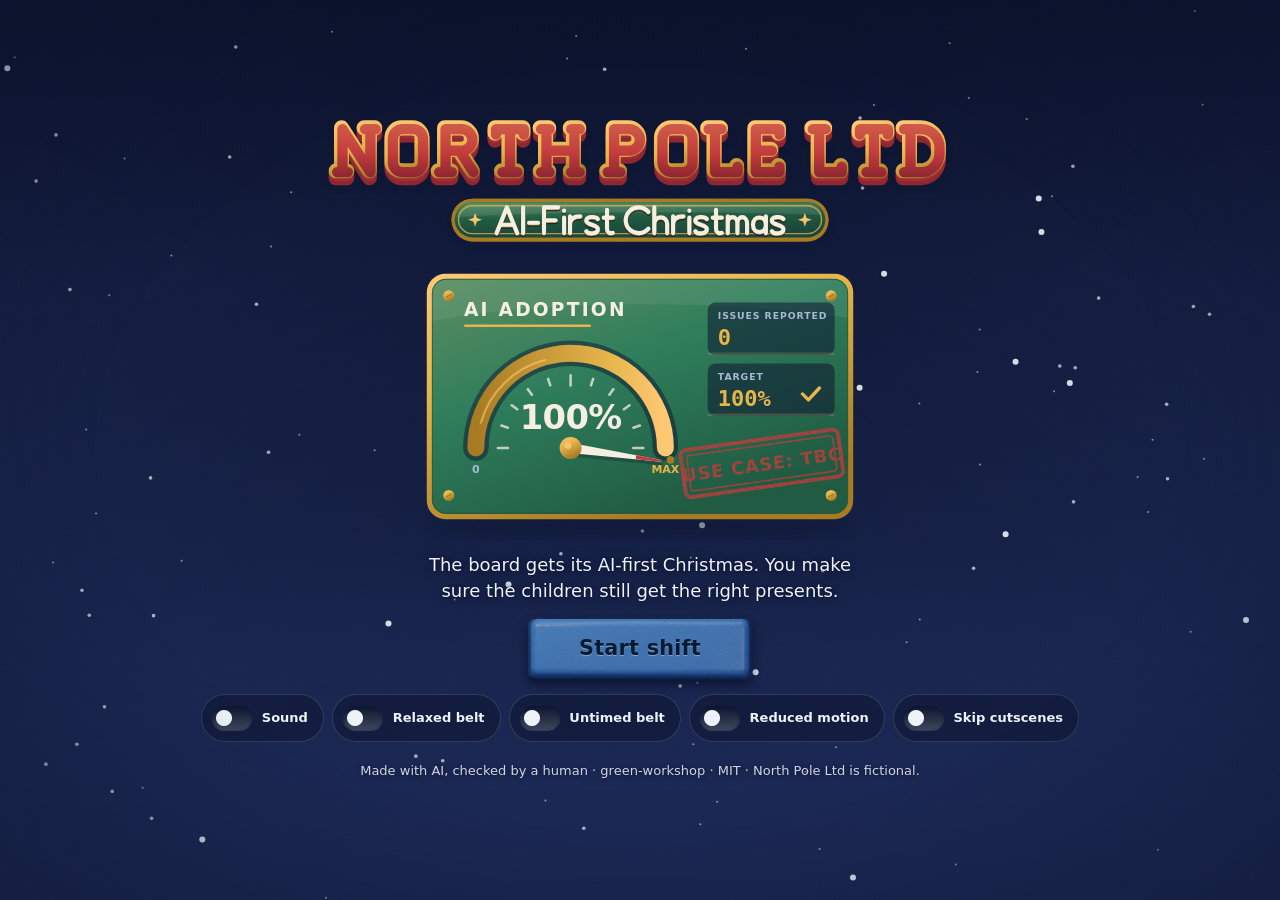
==== commit 528296c4: "Load the stylesheet's pictures on the top page The public page (index.html) sits one folder above hd" ====
--- a/index.html
+++ b/index.html
@@ -1155,14 +1155,14 @@
 /* ---------------------------------------------------------------------
    Page chrome in photographed materials (hd/assets/ui, from render/scenes/ui.glsl)
    --------------------------------------------------------------------- */
-html.hd { --ui-paper: url("assets/ui/paper.webp") center / cover no-repeat; }
+html.hd { --ui-paper: url("hd/assets/ui/paper.webp") center / cover no-repeat; }
 
 /* the room behind the console */
 html.hd body:not(.on-title) {
   background:
     radial-gradient(ellipse 62% 48% at 50% 46%, color-mix(in srgb, var(--lamp-deep) 12%, transparent), transparent 72%),
     linear-gradient(180deg, color-mix(in srgb, var(--night-900) 20%, transparent), color-mix(in srgb, var(--night-900) 72%, transparent)),
-    url("assets/ui/room.webp") center / cover no-repeat fixed;
+    url("hd/assets/ui/room.webp") center / cover no-repeat fixed;
   background-color: var(--night-900);
 }
 html.hd body:not(.on-title)::before { display: none; }
@@ -1170,11 +1170,11 @@
 /* readouts: enamel plates in brass frames */
 html.hd .plate {
   border: 13px solid transparent; border-radius: 0; padding: .1rem .7rem .15rem; background: none; box-shadow: none;
-  border-image: url("assets/ui/plate-navy.webp") 50 fill / 13px stretch;
+  border-image: url("hd/assets/ui/plate-navy.webp") 50 fill / 13px stretch;
   filter: drop-shadow(0 3px 4px rgba(4, 6, 20, .55));
   text-shadow: 0 1px 0 rgba(0, 0, 0, .55);
 }
-html.hd .plate-xmas { border-image-source: url("assets/ui/plate-green.webp"); }
+html.hd .plate-xmas { border-image-source: url("hd/assets/ui/plate-green.webp"); }
 html.hd .plate-label { color: #d9c896; }
 html.hd .plate-value { color: #f3ead0; }
 html.hd .plate-board .plate-value { color: #f0c458; }
@@ -1183,13 +1183,13 @@
 /* buttons: moulded keys */
 html.hd .keycap {
   border: 16px solid transparent; border-radius: 0; background: none; box-shadow: none; padding: .15em .8em .2em; margin-bottom: 0;
-  border-image: url("assets/ui/key-cream.webp") 56 fill / 16px stretch;
+  border-image: url("hd/assets/ui/key-cream.webp") 56 fill / 16px stretch;
   filter: drop-shadow(0 5px 5px rgba(4, 6, 20, .55));
   text-shadow: 0 1px 0 rgba(255, 255, 255, .35);
 }
-html.hd .keycap-pack { border-image-source: url("assets/ui/key-blue.webp"); color: #071a33; }
-html.hd .keycap-reject { border-image-source: url("assets/ui/key-orange.webp"); color: #2b1203; }
-html.hd .keycap-plain { border-image-source: url("assets/ui/key-cream.webp"); }
+html.hd .keycap-pack { border-image-source: url("hd/assets/ui/key-blue.webp"); color: #071a33; }
+html.hd .keycap-reject { border-image-source: url("hd/assets/ui/key-orange.webp"); color: #2b1203; }
+html.hd .keycap-plain { border-image-source: url("hd/assets/ui/key-cream.webp"); }
 html.hd .keycap:hover { filter: drop-shadow(0 5px 5px rgba(4, 6, 20, .55)) brightness(1.07); }
 html.hd .keycap:active { transform: translateY(2px) scale(.985); box-shadow: none; filter: drop-shadow(0 2px 2px rgba(4, 6, 20, .6)) brightness(.9); }
 html.hd .keycap:disabled { filter: drop-shadow(0 3px 3px rgba(4, 6, 20, .5)) saturate(.3) brightness(.8); }
@@ -1200,7 +1200,7 @@
 html.hd .floor {
   background:
     linear-gradient(180deg, color-mix(in srgb, var(--snow) 16%, transparent), transparent 10%, color-mix(in srgb, var(--night-900) 45%, transparent)),
-    url("assets/ui/steel.webp") center / 520px auto;
+    url("hd/assets/ui/steel.webp") center / 520px auto;
 }
 
 /* the gift's tag: manila card on a string */
@@ -1208,7 +1208,7 @@
   background:
     radial-gradient(circle at 50% calc(100% - 12px), var(--basement) 0 3.6px, #8a6a3a 4px 4.8px, #e9dcc0 5.2px 7.6px, #9c7c4a 8px 8.6px, transparent 9px),
     linear-gradient(180deg, rgba(255, 255, 255, .35), transparent 3px),
-    url("assets/ui/manila.webp") center / cover;
+    url("hd/assets/ui/manila.webp") center / cover;
 }
 html.hd .gift-tag { filter: drop-shadow(0 2px 1.5px rgba(4, 6, 20, .5)) drop-shadow(0 7px 7px rgba(4, 6, 20, .5)); }
 
@@ -1260,19 +1260,19 @@
 /* ---------------------------------------------------------------------
    Interlude: the memo on a real desk top, the patch notes in his corner of the basement
    --------------------------------------------------------------------- */
-html.hd .il-b1 { background: #1a120c url("assets/cuts/il-desk.webp") center / cover no-repeat; }
+html.hd .il-b1 { background: #1a120c url("hd/assets/cuts/il-desk.webp") center / cover no-repeat; }
 html.hd .il-b1::before, html.hd .il-b1::after { display: none; }
 html.hd .il-b1 .il-lamp, html.hd .il-b1 .il-mug, html.hd .il-b1 .il-pen, html.hd .il-b1 .il-pool { display: none; }
 html.hd .il-memo { box-shadow: 0 1px 0 var(--paper-shade), 0 3px 5px rgba(4, 6, 20, .5), 0 22px 44px rgba(4, 6, 20, .6); }
-html.hd .il-b2 { background: var(--night-900) url("assets/cuts/il-den.webp") center top / cover no-repeat; }
+html.hd .il-b2 { background: var(--night-900) url("hd/assets/cuts/il-den.webp") center top / cover no-repeat; }
 html.hd .il-b2 .il-set { display: none; }
 html.hd .il-desk::before {
   background:
     linear-gradient(180deg, rgba(255, 205, 130, .55) 0 2px, transparent 3px, transparent 26px, rgba(8, 10, 28, .9) 200px),
-    url("assets/ui/wood.webp") center top / 100% 100% no-repeat;
+    url("hd/assets/ui/wood.webp") center top / 100% 100% no-repeat;
 }
 html.hd .il-kit > * { display: none; }
-html.hd .il-kit { background: url("assets/cuts/il-kit.webp") center / 100% 100% no-repeat; }
+html.hd .il-kit { background: url("hd/assets/cuts/il-kit.webp") center / 100% 100% no-repeat; }
 html.hd .il-tk { background: var(--ui-paper); }
 html.hd .il-ret { background: linear-gradient(rgba(194, 59, 59, .12), rgba(194, 59, 59, .12)), var(--ui-paper); }
 
